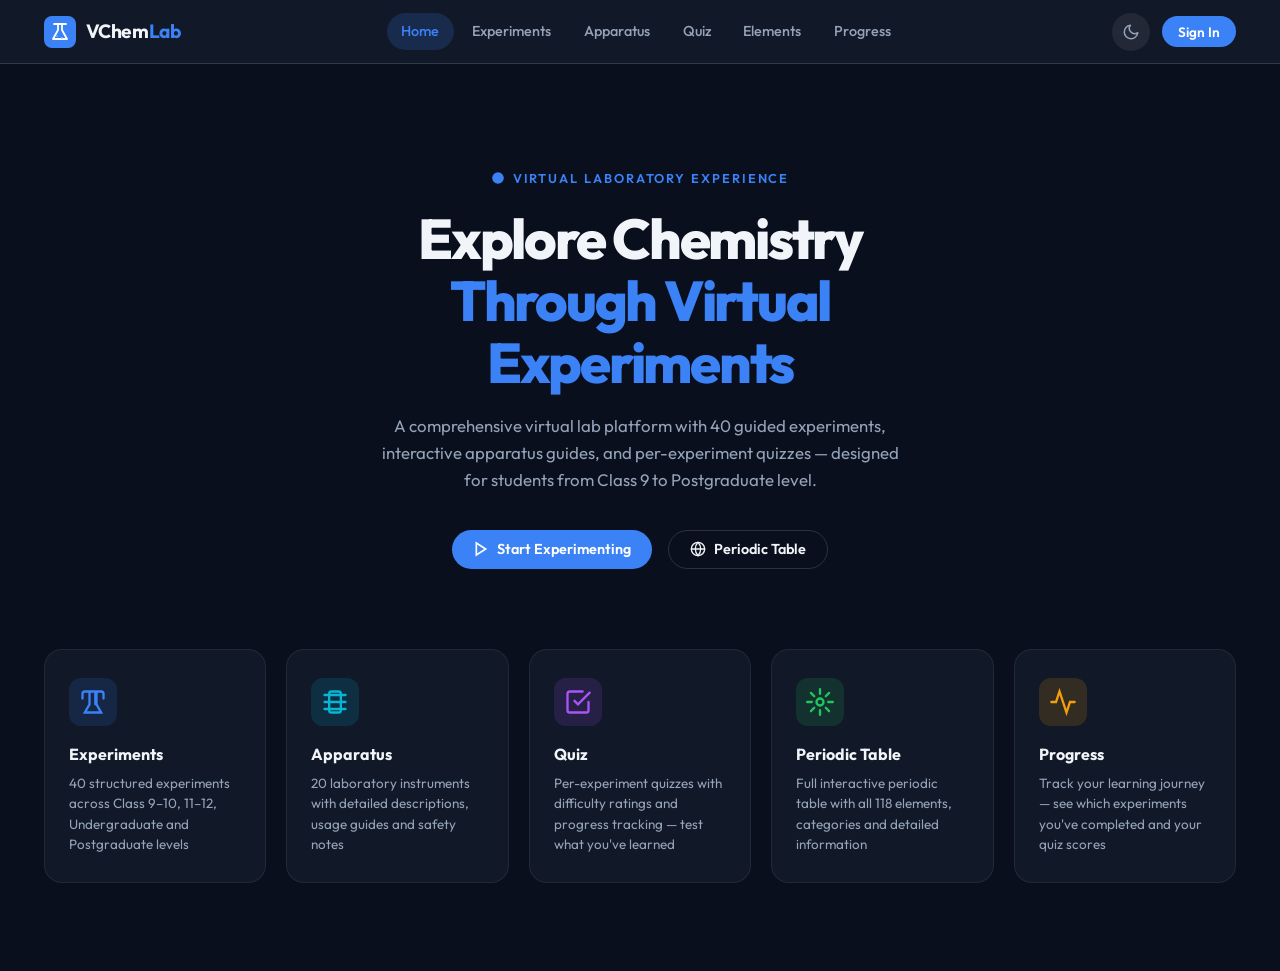
==== index.html @ 5189fa03 "feat: enhance periodic table structure, visuals, and UX -Refactor layout to correctly separate Lanth" ====
<!DOCTYPE html>
<html lang="en" data-theme="dark">
<head>
<meta charset="UTF-8">
<meta name="viewport" content="width=device-width, initial-scale=1.0">
<title>VChemLab — Virtual Chemistry Laboratory</title>
<link href="https://fonts.googleapis.com/css2?family=Outfit:wght@300;400;500;600;700;800&display=swap" rel="stylesheet">
<style>
:root {
  --bg: #0a0f1e;
  --bg-card: #111827;
  --bg-card2: #1a2235;
  --bg-input: #0f1729;
  --accent: #3b82f6;
  --accent2: #06b6d4;
  --accent-h: #2563eb;
  --accent-glow: rgba(59,130,246,0.18);
  --text: #f1f5f9;
  --text-soft: #94a3b8;
  --text-muted: #64748b;
  --border: rgba(255,255,255,0.07);
  --border-s: rgba(255,255,255,0.14);
  --shadow: 0 4px 24px rgba(0,0,0,0.45);
  --shadow-sm: 0 2px 10px rgba(0,0,0,0.3);
  --radius: 12px;
  --radius-lg: 18px;
  --radius-pill: 999px;
  --nav-h: 64px;
  --max-w: 1240px;
  --c1: #22c55e;
  --c2: #06b6d4;
  --c3: #a855f7;
  --c4: #f59e0b;
  --beginner: #22c55e;
  --intermediate: #f59e0b;
  --advanced: #ef4444;
  --expert: #a855f7;
}
[data-theme="light"] {
  --bg: #f0f4ff;
  --bg-card: #ffffff;
  --bg-card2: #f8faff;
  --bg-input: #f0f4ff;
  --accent: #2563eb;
  --accent2: #0891b2;
  --accent-h: #1d4ed8;
  --accent-glow: rgba(37,99,235,0.12);
  --text: #0f172a;
  --text-soft: #475569;
  --text-muted: #94a3b8;
  --border: rgba(0,0,0,0.08);
  --border-s: rgba(0,0,0,0.16);
  --shadow: 0 4px 24px rgba(0,0,0,0.1);
  --shadow-sm: 0 2px 10px rgba(0,0,0,0.07);
}
*,*::before,*::after{margin:0;padding:0;box-sizing:border-box}
html{scroll-behavior:smooth}
body{font-family:'Outfit',sans-serif;background:var(--bg);color:var(--text);min-height:100vh;transition:background .3s,color .3s;padding-top:var(--nav-h);font-size:15px;line-height:1.6}
a{color:inherit;text-decoration:none;cursor:pointer}
button{font-family:'Outfit',sans-serif;cursor:pointer;border:none;outline:none}
input,select,textarea{font-family:'Outfit',sans-serif;outline:none;border:none}
img{display:block;max-width:100%}

/* ─── NAVBAR ─── */
.navbar{position:fixed;top:0;left:0;right:0;height:var(--nav-h);background:var(--bg-card);border-bottom:1px solid var(--border-s);z-index:1000;backdrop-filter:blur(12px)}
.nav-inner{max-width:var(--max-w);margin:0 auto;padding:0 1.5rem;height:100%;display:flex;align-items:center;gap:2rem}
.nav-logo{display:flex;align-items:center;gap:.6rem;cursor:pointer;flex-shrink:0}
.nav-logo svg{width:32px;height:32px;flex-shrink:0}
.nav-logo span{font-size:1.2rem;font-weight:700;letter-spacing:-.02em;color:var(--text)}
.nav-logo span strong{color:var(--accent)}
.nav-links{display:flex;align-items:center;gap:.25rem;flex:1;justify-content:center}
.nav-link{padding:.45rem .9rem;border-radius:var(--radius-pill);font-size:.9rem;font-weight:500;color:var(--text-soft);transition:all .2s;cursor:pointer;white-space:nowrap}
.nav-link:hover{color:var(--text);background:var(--border)}
.nav-link.active{color:var(--accent);background:var(--accent-glow)}
.nav-actions{display:flex;align-items:center;gap:.75rem;flex-shrink:0}
.icon-btn{width:38px;height:38px;border-radius:50%;background:var(--border);display:flex;align-items:center;justify-content:center;color:var(--text-soft);transition:all .2s;cursor:pointer}
.icon-btn:hover{background:var(--border-s);color:var(--text)}
.icon-btn svg{width:18px;height:18px}
.btn-login{padding:.4rem 1rem;border-radius:var(--radius-pill);background:var(--accent);color:#fff;font-size:.85rem;font-weight:600;transition:all .2s}
.btn-login:hover{background:var(--accent-h);transform:translateY(-1px)}
.nav-avatar{width:36px;height:36px;border-radius:50%;background:linear-gradient(135deg,var(--accent),var(--accent2));display:flex;align-items:center;justify-content:center;font-weight:700;font-size:.85rem;cursor:pointer;color:#fff;transition:transform .2s}
.nav-avatar:hover{transform:scale(1.08)}

/* ─── PAGE SYSTEM ─── */
.page{display:none;min-height:calc(100vh - var(--nav-h));padding:2.5rem 1.5rem;max-width:var(--max-w);margin:0 auto}
.page.active{display:block}

/* ─── SECTION TITLE ─── */
.sec-title{font-size:1.75rem;font-weight:700;letter-spacing:-.03em;margin-bottom:.35rem}
.sec-sub{color:var(--text-soft);font-size:.95rem;margin-bottom:2rem}

/* ─── CARDS ─── */
.card{background:var(--bg-card);border:1px solid var(--border);border-radius:var(--radius);padding:1.25rem;transition:all .25s}
.card:hover{border-color:var(--border-s);box-shadow:var(--shadow-sm);transform:translateY(-2px)}

/* ─── BUTTONS ─── */
.btn{display:inline-flex;align-items:center;gap:.5rem;padding:.6rem 1.3rem;border-radius:var(--radius-pill);font-size:.9rem;font-weight:600;cursor:pointer;transition:all .2s;font-family:'Outfit',sans-serif}
.btn-primary{background:var(--accent);color:#fff;border:none}
.btn-primary:hover{background:var(--accent-h);transform:translateY(-1px);box-shadow:0 4px 16px var(--accent-glow)}
.btn-outline{background:transparent;color:var(--text);border:1.5px solid var(--border-s)}
.btn-outline:hover{border-color:var(--accent);color:var(--accent)}
.btn-ghost{background:transparent;color:var(--text-soft);border:none;padding:.5rem .75rem}
.btn-ghost:hover{color:var(--text);background:var(--border)}
.btn-sm{padding:.4rem .9rem;font-size:.82rem}

/* ─── BADGES ─── */
.badge{display:inline-flex;align-items:center;gap:.3rem;padding:.2rem .65rem;border-radius:var(--radius-pill);font-size:.75rem;font-weight:600}
.badge-beginner{background:rgba(34,197,94,.15);color:#22c55e}
.badge-intermediate{background:rgba(245,158,11,.15);color:#f59e0b}
.badge-advanced{background:rgba(239,68,68,.15);color:#ef4444}
.badge-expert{background:rgba(168,85,247,.15);color:#a855f7}
.badge-xp{background:var(--accent-glow);color:var(--accent)}

/* ─── HOME PAGE ─── */
.hero{text-align:center;padding:4rem 1rem 3rem;max-width:700px;margin:0 auto}
.hero-eyebrow{font-size:.8rem;font-weight:600;text-transform:uppercase;letter-spacing:.15em;color:var(--accent);margin-bottom:1.25rem;display:flex;align-items:center;justify-content:center;gap:.5rem}
.hero h1{font-size:clamp(2rem,5vw,3.5rem);font-weight:800;letter-spacing:-.04em;line-height:1.1;margin-bottom:1.25rem}
.hero h1 span{color:var(--accent)}
.hero p{font-size:1.05rem;color:var(--text-soft);margin-bottom:2.25rem;max-width:520px;margin-left:auto;margin-right:auto}
.hero-btns{display:flex;gap:1rem;justify-content:center;flex-wrap:wrap}
.feature-grid{display:grid;grid-template-columns:repeat(auto-fit,minmax(200px,1fr));gap:1.25rem;padding:2rem 0 3rem}
.feature-card{background:var(--bg-card);border:1px solid var(--border);border-radius:var(--radius-lg);padding:1.75rem 1.5rem;cursor:pointer;transition:all .25s;text-align:left}
.feature-card:hover{border-color:var(--accent);box-shadow:0 0 0 1px var(--accent),var(--shadow-sm);transform:translateY(-3px)}
.feature-icon{width:48px;height:48px;border-radius:var(--radius);display:flex;align-items:center;justify-content:center;margin-bottom:1rem;font-size:1.5rem}
.feature-card h3{font-size:1rem;font-weight:700;margin-bottom:.35rem}
.feature-card p{font-size:.84rem;color:var(--text-soft);line-height:1.5}

/* ─── EXPERIMENTS PAGE ─── */
.exp-search-row{display:flex;gap:1rem;align-items:center;margin-bottom:1.5rem;flex-wrap:wrap}
.search-input{flex:1;min-width:200px;background:var(--bg-card);border:1.5px solid var(--border-s);border-radius:var(--radius-pill);padding:.6rem 1.25rem;color:var(--text);font-size:.9rem;transition:border .2s}
.search-input:focus{border-color:var(--accent)}
.search-input::placeholder{color:var(--text-muted)}
.filter-pills{display:flex;gap:.5rem;flex-wrap:wrap}
.filter-pill{padding:.35rem .9rem;border-radius:var(--radius-pill);border:1.5px solid var(--border-s);background:transparent;color:var(--text-soft);font-size:.82rem;font-weight:500;cursor:pointer;transition:all .2s}
.filter-pill:hover{border-color:var(--border-s);color:var(--text)}
.filter-pill.active{background:var(--accent);border-color:var(--accent);color:#fff}
.cat-block{margin-bottom:2.5rem}
.cat-header{display:flex;align-items:center;gap:1rem;margin-bottom:1.25rem;padding:.875rem 1.25rem;background:var(--bg-card);border:1px solid var(--border);border-radius:var(--radius);position:relative;overflow:hidden}
.cat-header::before{content:'';position:absolute;left:0;top:0;bottom:0;width:4px;background:var(--cat-color)}
.cat-num{width:36px;height:36px;border-radius:8px;background:var(--cat-color);color:#fff;display:flex;align-items:center;justify-content:center;font-weight:800;font-size:.95rem;flex-shrink:0}
.cat-info{flex:1}
.cat-info h3{font-size:1.05rem;font-weight:700;margin-bottom:.1rem}
.cat-info p{font-size:.82rem;color:var(--text-soft)}
.cat-count{color:var(--cat-color);font-weight:700;font-size:.9rem;white-space:nowrap}
.exp-grid{display:grid;grid-template-columns:repeat(auto-fill,minmax(280px,1fr));gap:1rem}
.exp-card{background:var(--bg-card);border:1px solid var(--border);border-radius:var(--radius);padding:1.25rem;cursor:pointer;transition:all .2s;position:relative}
.exp-card:hover{border-color:var(--accent);transform:translateY(-2px);box-shadow:var(--shadow-sm)}
.exp-card-top{display:flex;align-items:flex-start;justify-content:space-between;gap:.5rem;margin-bottom:.75rem}
.exp-card h4{font-size:.95rem;font-weight:700;line-height:1.35}
.exp-card p{font-size:.82rem;color:var(--text-soft);margin-bottom:.9rem;line-height:1.5}
.exp-card-foot{display:flex;align-items:center;justify-content:space-between;gap:.5rem;flex-wrap:wrap}
.xp-badge{background:var(--accent-glow);color:var(--accent);padding:.18rem .6rem;border-radius:var(--radius-pill);font-size:.75rem;font-weight:700}
.prog-dot{width:8px;height:8px;border-radius:50%;background:var(--border-s)}
.prog-dot.opened{background:var(--c2)}
.prog-dot.quiz-done{background:var(--c4)}
.prog-dot.completed{background:var(--c1)}
.start-btn{background:var(--accent);color:#fff;border:none;padding:.35rem .9rem;border-radius:var(--radius-pill);font-size:.8rem;font-weight:600;cursor:pointer;display:flex;align-items:center;gap:.3rem;transition:all .2s}
.start-btn:hover{background:var(--accent-h)}

/* ─── EXPERIMENT DETAIL ─── */
.detail-wrap{max-width:900px;margin:0 auto}
.back-btn{display:inline-flex;align-items:center;gap:.4rem;color:var(--text-soft);margin-bottom:1.5rem;font-size:.9rem;cursor:pointer;transition:color .2s}
.back-btn:hover{color:var(--accent)}
.back-btn svg{width:16px;height:16px}
.detail-header{background:var(--bg-card);border:1px solid var(--border);border-radius:var(--radius-lg);padding:2rem;margin-bottom:1.5rem}
.detail-badges{display:flex;gap:.6rem;flex-wrap:wrap;margin-bottom:1rem}
.detail-title{font-size:clamp(1.5rem,3vw,2.1rem);font-weight:800;letter-spacing:-.03em;margin-bottom:.5rem}
.detail-desc{color:var(--text-soft);font-size:.95rem;line-height:1.6;margin-bottom:1.25rem}
.detail-meta{display:flex;gap:1.5rem;flex-wrap:wrap}
.meta-item{display:flex;align-items:center;gap:.4rem;font-size:.85rem;color:var(--text-soft)}
.meta-item svg{width:15px;height:15px;color:var(--accent)}
.detail-section{background:var(--bg-card);border:1px solid var(--border);border-radius:var(--radius);padding:1.5rem;margin-bottom:1rem}
.detail-section h3{font-size:.95rem;font-weight:700;text-transform:uppercase;letter-spacing:.08em;color:var(--accent);margin-bottom:1rem}
.detail-section p{font-size:.9rem;color:var(--text-soft);line-height:1.7}
.equation-box{background:var(--bg-card2);border:1px solid var(--border-s);border-radius:var(--radius);padding:.875rem 1.25rem;font-family:'Courier New',monospace;font-size:.95rem;color:var(--accent2);margin-top:.75rem}
.materials-list,.procedure-list,.precautions-list{list-style:none;display:flex;flex-direction:column;gap:.5rem}
.materials-list li{display:flex;align-items:center;gap:.6rem;font-size:.88rem;color:var(--text-soft)}
.materials-list li::before{content:'';width:6px;height:6px;border-radius:50%;background:var(--accent);flex-shrink:0}
.procedure-list li{display:flex;gap:.75rem;font-size:.88rem;color:var(--text-soft);line-height:1.6}
.step-num{min-width:24px;height:24px;border-radius:50%;background:var(--accent-glow);color:var(--accent);font-size:.75rem;font-weight:700;display:flex;align-items:center;justify-content:center;flex-shrink:0;margin-top:.1rem}
.precautions-list li{display:flex;align-items:flex-start;gap:.6rem;font-size:.88rem;color:var(--text-soft);line-height:1.6}
.precautions-list li::before{content:'⚠';font-size:.75rem;margin-top:.1rem;flex-shrink:0}
.apparatus-chips{display:flex;gap:.5rem;flex-wrap:wrap;margin-top:.75rem}
.app-chip{background:var(--bg-card2);border:1px solid var(--border-s);border-radius:var(--radius-pill);padding:.3rem .85rem;font-size:.8rem;color:var(--accent2);cursor:pointer;transition:all .2s}
.app-chip:hover{background:var(--accent-glow);border-color:var(--accent);color:var(--accent)}
.video-section{background:var(--bg-card2);border:1px solid var(--border);border-radius:var(--radius);overflow:hidden;margin-bottom:1rem}
.video-wrapper{position:relative;padding-bottom:56.25%;height:0;overflow:hidden}
.video-wrapper iframe{position:absolute;top:0;left:0;width:100%;height:100%;border:0}
.video-fallback{display:flex;flex-direction:column;align-items:center;justify-content:center;padding:3rem 2rem;gap:1rem;text-align:center;background:var(--bg-card2)}
.video-fallback p{color:var(--text-soft);font-size:.9rem}
.take-quiz-bar{background:linear-gradient(135deg,var(--accent-glow),transparent);border:1px solid var(--accent);border-radius:var(--radius);padding:1.25rem 1.5rem;display:flex;align-items:center;justify-content:space-between;gap:1rem;flex-wrap:wrap;margin-bottom:1rem}
.take-quiz-bar .tqb-text h4{font-weight:700;margin-bottom:.2rem}
.take-quiz-bar .tqb-text p{font-size:.85rem;color:var(--text-soft)}

/* ─── APPARATUS PAGE ─── */
.app-grid{display:grid;grid-template-columns:repeat(auto-fill,minmax(200px,1fr));gap:1.25rem}
.app-card{background:var(--bg-card);border:1px solid var(--border);border-radius:var(--radius-lg);padding:1.5rem 1rem;cursor:pointer;transition:all .25s;text-align:center}
.app-card:hover{border-color:var(--accent);transform:translateY(-3px);box-shadow:var(--shadow-sm)}
.app-icon-wrap{width:80px;height:80px;margin:0 auto .875rem;display:flex;align-items:center;justify-content:center;background:var(--bg-card2);border-radius:var(--radius);border:1px solid var(--border)}
.app-icon-wrap img{width:60px;height:60px;object-fit:contain}
.app-icon-wrap svg{width:60px;height:60px}
.app-card h3{font-size:.9rem;font-weight:700;margin-bottom:.3rem}
.app-card p{font-size:.78rem;color:var(--text-soft)}
.app-cat-tag{font-size:.72rem;font-weight:600;color:var(--accent2);text-transform:uppercase;letter-spacing:.06em;margin-top:.4rem}

/* ─── APPARATUS MODAL ─── */
.modal-overlay{position:fixed;inset:0;background:rgba(0,0,0,.7);z-index:2000;display:flex;align-items:center;justify-content:center;padding:1.5rem;opacity:0;pointer-events:none;transition:opacity .25s}
.modal-overlay.open{opacity:1;pointer-events:all}
.modal-box{background:var(--bg-card);border:1px solid var(--border-s);border-radius:var(--radius-lg);max-width:680px;width:100%;max-height:90vh;overflow-y:auto;position:relative;transform:translateY(20px);transition:transform .25s}
.modal-overlay.open .modal-box{transform:translateY(0)}
.modal-close{position:absolute;top:1rem;right:1rem;width:32px;height:32px;border-radius:50%;background:var(--border);display:flex;align-items:center;justify-content:center;cursor:pointer;color:var(--text-soft);transition:all .2s;border:none}
.modal-close:hover{background:var(--border-s);color:var(--text)}
.modal-close svg{width:16px;height:16px}
.modal-header{display:flex;gap:1.5rem;padding:2rem 2rem 1.5rem;align-items:flex-start}
.modal-icon{width:90px;height:90px;min-width:90px;background:var(--bg-card2);border:1px solid var(--border);border-radius:var(--radius);display:flex;align-items:center;justify-content:center}
.modal-icon img{width:70px;height:70px;object-fit:contain}
.modal-icon svg{width:70px;height:70px}
.modal-title-area{flex:1}
.modal-title-area .cat{font-size:.75rem;font-weight:600;text-transform:uppercase;letter-spacing:.1em;color:var(--accent2);margin-bottom:.35rem}
.modal-title-area h2{font-size:1.5rem;font-weight:800;margin-bottom:.4rem}
.modal-title-area p{font-size:.88rem;color:var(--text-soft);line-height:1.6}
.modal-body{padding:0 2rem 2rem}
.modal-section{margin-top:1.25rem}
.modal-section h4{font-size:.82rem;font-weight:700;text-transform:uppercase;letter-spacing:.1em;color:var(--accent);margin-bottom:.6rem}
.modal-list{list-style:none;display:flex;flex-direction:column;gap:.4rem}
.modal-list li{font-size:.87rem;color:var(--text-soft);display:flex;align-items:flex-start;gap:.5rem;line-height:1.5}
.modal-list li::before{content:'→';color:var(--accent);flex-shrink:0}

/* ─── QUIZ PAGE ─── */
.quiz-cat-grid{display:grid;grid-template-columns:repeat(auto-fill,minmax(300px,1fr));gap:1.25rem;margin-top:1.5rem}
.quiz-cat-card{background:var(--bg-card);border:1px solid var(--border);border-radius:var(--radius-lg);padding:1.5rem;overflow:hidden;position:relative}
.quiz-cat-card::before{content:'';position:absolute;left:0;top:0;bottom:0;width:3px;background:var(--cat-color)}
.quiz-cat-header{display:flex;align-items:center;gap:.75rem;margin-bottom:1rem}
.quiz-cat-dot{width:12px;height:12px;border-radius:50%;background:var(--cat-color);flex-shrink:0}
.quiz-cat-header h3{font-weight:700;font-size:1rem}
.quiz-exp-list{display:flex;flex-direction:column;gap:.5rem}
.quiz-exp-item{display:flex;align-items:center;justify-content:space-between;gap:.75rem;padding:.65rem .875rem;background:var(--bg-card2);border:1px solid var(--border);border-radius:var(--radius);cursor:pointer;transition:all .2s}
.quiz-exp-item:hover{border-color:var(--accent);background:var(--accent-glow)}
.quiz-exp-item .qei-left{flex:1}
.quiz-exp-item .qei-name{font-size:.85rem;font-weight:600;margin-bottom:.2rem}
.quiz-exp-item .qei-badges{display:flex;gap:.4rem;flex-wrap:wrap}
.quiz-exp-item .qei-status{font-size:.72rem;padding:.15rem .5rem;border-radius:var(--radius-pill);white-space:nowrap}
.status-pending{background:rgba(100,116,139,.15);color:var(--text-muted)}
.status-attempted{background:rgba(245,158,11,.15);color:#f59e0b}
.status-completed{background:rgba(34,197,94,.15);color:#22c55e}

/* ─── ACTIVE QUIZ ─── */
.quiz-active-wrap{max-width:700px;margin:0 auto}
.quiz-progress-bar{height:6px;background:var(--border);border-radius:var(--radius-pill);margin-bottom:2rem;overflow:hidden}
.quiz-progress-fill{height:100%;background:linear-gradient(90deg,var(--accent),var(--accent2));border-radius:var(--radius-pill);transition:width .4s}
.quiz-q-num{font-size:.8rem;font-weight:600;color:var(--text-muted);text-transform:uppercase;letter-spacing:.08em;margin-bottom:.5rem}
.quiz-question{font-size:1.15rem;font-weight:700;margin-bottom:2rem;line-height:1.5}
.quiz-options{display:flex;flex-direction:column;gap:.75rem}
.quiz-opt{background:var(--bg-card);border:1.5px solid var(--border-s);border-radius:var(--radius);padding:1rem 1.25rem;cursor:pointer;transition:all .2s;font-size:.92rem;font-weight:500;text-align:left;color:var(--text)}
.quiz-opt:hover:not(.disabled){border-color:var(--accent);background:var(--accent-glow);color:var(--accent)}
.quiz-opt.correct{border-color:#22c55e;background:rgba(34,197,94,.1);color:#22c55e}
.quiz-opt.wrong{border-color:#ef4444;background:rgba(239,68,68,.1);color:#ef4444}
.quiz-opt.disabled{cursor:default;opacity:.7}
.quiz-feedback{margin-top:1.25rem;padding:1rem 1.25rem;border-radius:var(--radius);font-size:.88rem;display:none}
.quiz-feedback.show{display:block}
.quiz-feedback.correct{background:rgba(34,197,94,.1);border:1px solid #22c55e;color:#22c55e}
.quiz-feedback.wrong{background:rgba(239,68,68,.1);border:1px solid #ef4444;color:#ef4444}
.quiz-next-btn{margin-top:1.5rem;display:flex;justify-content:flex-end}
.quiz-result-card{text-align:center;padding:3rem 2rem;background:var(--bg-card);border:1px solid var(--border);border-radius:var(--radius-lg)}
.quiz-result-score{font-size:4rem;font-weight:800;color:var(--accent);margin-bottom:.5rem}
.quiz-result-card h2{font-size:1.5rem;font-weight:700;margin-bottom:.75rem}
.quiz-result-card p{color:var(--text-soft);margin-bottom:2rem}

/* ─── PROGRESS PAGE ─── */
.overall-card{background:var(--bg-card);border:1px solid var(--border);border-radius:var(--radius-lg);padding:2rem;margin-bottom:2rem;display:grid;grid-template-columns:1fr 1fr 1fr;gap:1.5rem;text-align:center}
.overall-stat{display:flex;flex-direction:column;gap:.25rem}
.overall-stat .val{font-size:2rem;font-weight:800;color:var(--accent)}
.overall-stat .lbl{font-size:.82rem;color:var(--text-soft);text-transform:uppercase;letter-spacing:.06em}
.prog-exp-list{display:flex;flex-direction:column;gap:.875rem}
.prog-exp-item{background:var(--bg-card);border:1px solid var(--border);border-radius:var(--radius);padding:1.1rem 1.25rem}
.prog-exp-header{display:flex;align-items:center;justify-content:space-between;gap:1rem;margin-bottom:.75rem}
.prog-exp-header h4{font-size:.9rem;font-weight:700}
.prog-pct{font-size:.85rem;font-weight:700;color:var(--accent)}
.prog-bar{height:6px;background:var(--border);border-radius:var(--radius-pill);overflow:hidden;margin-bottom:.5rem}
.prog-bar-fill{height:100%;background:linear-gradient(90deg,var(--accent),var(--accent2));border-radius:var(--radius-pill);transition:width .6s}
.prog-states{display:flex;gap:1rem}
.prog-state{display:flex;align-items:center;gap:.35rem;font-size:.75rem;color:var(--text-muted)}
.prog-state-dot{width:8px;height:8px;border-radius:50%}

/* ─── ELEMENTS PAGE ─── */
.pt-wrap{overflow-x:auto;padding-bottom:1rem}
.periodic-grid{display:grid;grid-template-columns:repeat(18,1fr);gap:3px;max-width:1380px;margin:1.5rem auto}
.element-cell{aspect-ratio:1;background:var(--bg-card);border:1.5px solid var(--border);border-radius:5px;padding:4px;cursor:pointer;transition:transform .2s,box-shadow .2s;display:flex;flex-direction:column;align-items:center;justify-content:center;position:relative}
.element-cell:hover{transform:scale(1.12);z-index:10;box-shadow:0 6px 20px rgba(79,142,247,.3);border-color:var(--accent)}
.el-number{font-size:.55rem;color:var(--text-muted);position:absolute;top:3px;left:3px}
.el-sym{font-size:1.1rem;font-weight:700;color:inherit}
.el-name{font-size:.45rem;color:inherit;opacity:.8;text-align:center;line-height:1.2}
.el-spacer{grid-column:span 1}
.el-nonmetal{background:linear-gradient(135deg,#bfdbfe,#93c5fd);border-color:#3b82f6;color:#1e3a5f}
.el-noble-gas{background:linear-gradient(135deg,#fbcfe8,#f9a8d4);border-color:#ec4899;color:#831843}
.el-alkali{background:linear-gradient(135deg,#fde68a,#fcd34d);border-color:#f59e0b;color:#78350f}
.el-alkaline{background:linear-gradient(135deg,#fdba74,#fb923c);border-color:#f97316;color:#431407}
.el-transition{background:linear-gradient(135deg,#fca5a5,#f87171);border-color:#ef4444;color:#450a0a}
.el-metalloid{background:linear-gradient(135deg,#c7d2fe,#a5b4fc);border-color:#6366f1;color:#1e1b4b}
.el-post-transition{background:linear-gradient(135deg,#d1fae5,#a7f3d0);border-color:#10b981;color:#064e3b}
.el-lanthanide{background:linear-gradient(135deg,#fed7aa,#fdba74);border-color:#fb923c;color:#431407}
.el-actinide{background:linear-gradient(135deg,#fecaca,#fca5a5);border-color:#f87171;color:#450a0a}
.el-unknown{background:var(--border-s);border-color:var(--border);color:var(--text-soft)}

/* Element Legend */
.pt-legend{display:flex;flex-wrap:wrap;gap:.5rem 1rem;margin-top:1.5rem;padding:1rem 1.25rem;background:var(--bg-card);border:1px solid var(--border);border-radius:var(--radius)}
.legend-item{display:flex;align-items:center;gap:.4rem;font-size:.8rem;color:var(--text-soft);font-weight:600}
.legend-swatch{width:18px;height:18px;border-radius:4px;flex-shrink:0;border:1.5px solid}

/* Lanthanide / Actinide rows */
.series-gap{height:6px}
.series-row{display:grid;grid-template-columns:52px repeat(15,1fr);align-items:center;gap:3px;min-width:900px;margin-bottom:3px}
.el-series-label{font-size:.55rem;font-weight:700;color:var(--text-muted);width:52px;flex-shrink:0;text-align:right;padding-right:4px;line-height:1.2}

/* Element Modal */
.el-modal-overlay{position:fixed;inset:0;background:rgba(0,0,0,.6);display:none;align-items:center;justify-content:center;z-index:3000;backdrop-filter:blur(4px);-webkit-backdrop-filter:blur(4px)}
.el-modal-overlay.open{display:flex}
.modal-card{background:var(--bg-card);border-radius:var(--radius-lg);padding:2rem;max-width:480px;width:92%;box-shadow:0 24px 64px rgba(0,0,0,.3);position:relative;animation:modalPop .3s cubic-bezier(.34,1.56,.64,1)}
@keyframes modalPop{from{opacity:0;transform:scale(.85)}to{opacity:1;transform:scale(1)}}
.modal-close-btn{position:absolute;top:1rem;right:1rem;width:30px;height:30px;display:flex;align-items:center;justify-content:center;border-radius:50%;cursor:pointer;color:var(--text-soft);font-size:1.4rem;line-height:1;transition:background .2s;background:transparent;border:none;font-family:inherit}
.modal-close-btn:hover{background:var(--bg-card2)}
.modal-symbol{font-size:3.5rem;font-weight:800;color:var(--accent);text-align:center}
.modal-name{font-size:1.75rem;font-weight:800;text-align:center;margin-top:.25rem}
.modal-info-grid{display:grid;grid-template-columns:repeat(2,1fr);gap:.75rem;margin-top:1.5rem}
.info-cell{padding:.85rem;background:var(--bg-card2);border-radius:8px;border:1px solid var(--border)}
.info-cell-label{font-size:.7rem;color:var(--text-soft);font-weight:700;text-transform:uppercase;letter-spacing:.05em;margin-bottom:.25rem}
.info-cell-value{font-size:1.05rem;font-weight:700}

/* ─── AUTH PAGES ─── */
.auth-wrap{max-width:440px;margin:3rem auto}
.auth-card{background:var(--bg-card);border:1px solid var(--border);border-radius:var(--radius-lg);padding:2.5rem}
.auth-logo{text-align:center;margin-bottom:2rem}
.auth-logo svg{width:44px;height:44px;color:var(--accent)}
.auth-logo h2{font-size:1.5rem;font-weight:800;margin-top:.75rem}
.auth-logo p{font-size:.88rem;color:var(--text-soft)}
.form-field{margin-bottom:1.25rem}
.form-field label{display:block;font-size:.83rem;font-weight:600;margin-bottom:.4rem;color:var(--text-soft)}
.form-input{width:100%;background:var(--bg-input);border:1.5px solid var(--border-s);border-radius:var(--radius);padding:.7rem 1rem;color:var(--text);font-size:.9rem;transition:border .2s}
.form-input:focus{border-color:var(--accent)}
.auth-submit{width:100%;padding:.8rem;background:var(--accent);color:#fff;border:none;border-radius:var(--radius);font-size:.95rem;font-weight:700;cursor:pointer;transition:all .2s;margin-top:.5rem}
.auth-submit:hover{background:var(--accent-h);transform:translateY(-1px)}
.auth-switch{text-align:center;margin-top:1.25rem;font-size:.87rem;color:var(--text-soft)}
.auth-switch a{color:var(--accent);font-weight:600;cursor:pointer}
.auth-error{background:rgba(239,68,68,.1);border:1px solid #ef4444;color:#ef4444;border-radius:var(--radius);padding:.6rem .875rem;font-size:.84rem;margin-bottom:1rem;display:none}
.auth-error.show{display:block}

/* ─── PROFILE PAGE ─── */
.profile-wrap{max-width:780px;margin:0 auto}
.profile-header{background:var(--bg-card);border:1px solid var(--border);border-radius:var(--radius-lg);padding:2rem;margin-bottom:1.5rem;display:flex;align-items:center;gap:1.75rem;flex-wrap:wrap}
.profile-avatar-big{width:80px;height:80px;border-radius:50%;background:linear-gradient(135deg,var(--accent),var(--accent2));display:flex;align-items:center;justify-content:center;font-size:2rem;font-weight:800;color:#fff;flex-shrink:0}
.profile-info h2{font-size:1.5rem;font-weight:800;margin-bottom:.25rem}
.profile-info p{color:var(--text-soft);font-size:.88rem}
.profile-stats{display:grid;grid-template-columns:repeat(3,1fr);gap:1rem;background:var(--bg-card);border:1px solid var(--border);border-radius:var(--radius-lg);padding:1.5rem;margin-bottom:1.5rem;text-align:center}
.profile-stat .ps-val{font-size:1.6rem;font-weight:800;color:var(--accent)}
.profile-stat .ps-lbl{font-size:.78rem;color:var(--text-soft)}
.profile-settings{background:var(--bg-card);border:1px solid var(--border);border-radius:var(--radius-lg);padding:1.5rem}
.settings-row{display:flex;align-items:center;justify-content:space-between;padding:.875rem 0;border-bottom:1px solid var(--border)}
.settings-row:last-child{border-bottom:none}
.settings-row .sr-label{font-size:.9rem;font-weight:600}
.settings-row .sr-sub{font-size:.8rem;color:var(--text-soft)}
.toggle-switch{width:44px;height:24px;border-radius:12px;background:var(--border-s);cursor:pointer;position:relative;transition:background .2s}
.toggle-switch.on{background:var(--accent)}
.toggle-switch::after{content:'';width:18px;height:18px;border-radius:50%;background:#fff;position:absolute;top:3px;left:3px;transition:left .2s}
.toggle-switch.on::after{left:23px}
.btn-danger{background:rgba(239,68,68,.15);color:#ef4444;border:1px solid #ef4444;padding:.4rem .9rem;border-radius:var(--radius-pill);font-size:.82rem;font-weight:600;cursor:pointer}

/* ─── TOAST ─── */
.toast{position:fixed;bottom:2rem;left:50%;transform:translateX(-50%) translateY(2rem);background:var(--bg-card);border:1px solid var(--border-s);border-radius:var(--radius-pill);padding:.65rem 1.5rem;font-size:.88rem;font-weight:500;box-shadow:var(--shadow);opacity:0;transition:all .3s;z-index:5000;pointer-events:none;white-space:nowrap}
.toast.show{opacity:1;transform:translateX(-50%) translateY(0)}
.toast.success{border-color:#22c55e;color:#22c55e}
.toast.error{border-color:#ef4444;color:#ef4444}

/* ─── RESPONSIVE ─── */
@media(max-width:768px){
  .nav-links{display:none}
  .exp-grid{grid-template-columns:1fr}
  .app-grid{grid-template-columns:repeat(auto-fill,minmax(150px,1fr))}
  .overall-card{grid-template-columns:1fr}
  .quiz-cat-grid{grid-template-columns:1fr}
  .profile-stats{grid-template-columns:1fr}
  .modal-header{flex-direction:column}
}
@media(max-width:540px){
  .page{padding:1.5rem 1rem}
  .hero{padding:2.5rem .5rem 2rem}
  .hero h1{font-size:1.9rem}
  .feature-grid{grid-template-columns:1fr 1fr}
}
</style>
</head>
<body>

<!-- ========== NAVBAR ========== -->
<nav class="navbar">
  <div class="nav-inner">
    <div class="nav-logo" onclick="navigateTo('home')">
      <svg viewBox="0 0 32 32" fill="none" xmlns="http://www.w3.org/2000/svg">
        <rect width="32" height="32" rx="8" fill="#3b82f6"/>
        <path d="M10 8h4v6l-5 9h14l-5-9V8h4M10 8h12" stroke="white" stroke-width="1.8" stroke-linecap="round" stroke-linejoin="round" fill="none"/>
        <circle cx="13" cy="20" r="1.2" fill="#60a5fa"/>
        <circle cx="18" cy="22" r="1" fill="#93c5fd"/>
      </svg>
      <span>VChem<strong>Lab</strong></span>
    </div>
    <div class="nav-links">
      <div class="nav-link active" data-page="home" onclick="navigateTo('home')">Home</div>
      <div class="nav-link" data-page="experiments" onclick="navigateTo('experiments')">Experiments</div>
      <div class="nav-link" data-page="apparatus" onclick="navigateTo('apparatus')">Apparatus</div>
      <div class="nav-link" data-page="quiz" onclick="navigateTo('quiz')">Quiz</div>
      <div class="nav-link" data-page="elements" onclick="navigateTo('elements')">Elements</div>
      <div class="nav-link" data-page="progress" onclick="navigateTo('progress')">Progress</div>
    </div>
    <div class="nav-actions">
      <div class="icon-btn" onclick="toggleTheme()" title="Toggle theme">
        <svg id="themeIcon" viewBox="0 0 24 24" fill="none" stroke="currentColor" stroke-width="2" stroke-linecap="round" stroke-linejoin="round">
          <circle cx="12" cy="12" r="5"/><path d="M12 1v2M12 21v2M4.22 4.22l1.42 1.42M18.36 18.36l1.42 1.42M1 12h2M21 12h2M4.22 19.78l1.42-1.42M18.36 5.64l1.42-1.42"/>
        </svg>
      </div>
      <div id="navAuthArea"></div>
    </div>
  </div>
</nav>

<!-- ========== PAGES ========== -->
<div id="page-home" class="page active">
  <div class="hero">
    <div class="hero-eyebrow">
      <svg width="14" height="14" viewBox="0 0 24 24" fill="currentColor"><circle cx="12" cy="12" r="10"/></svg>
      Virtual Laboratory Experience
    </div>
    <h1>Explore Chemistry<br><span>Through Virtual Experiments</span></h1>
    <p>A comprehensive virtual lab platform with 40 guided experiments, interactive apparatus guides, and per-experiment quizzes — designed for students from Class 9 to Postgraduate level.</p>
    <div class="hero-btns">
      <button class="btn btn-primary" onclick="navigateTo('experiments')">
        <svg width="16" height="16" viewBox="0 0 24 24" fill="none" stroke="currentColor" stroke-width="2.5" stroke-linecap="round"><path d="M5 3l14 9-14 9V3z"/></svg>
        Start Experimenting
      </button>
      <button class="btn btn-outline" onclick="navigateTo('elements')">
        <svg width="16" height="16" viewBox="0 0 24 24" fill="none" stroke="currentColor" stroke-width="2" stroke-linecap="round"><circle cx="12" cy="12" r="10"/><path d="M12 2a14.5 14.5 0 0 0 0 20A14.5 14.5 0 0 0 12 2"/><path d="M2 12h20"/></svg>
        Periodic Table
      </button>
    </div>
  </div>
  <div class="feature-grid">
    <div class="feature-card" onclick="navigateTo('experiments')">
      <div class="feature-icon" style="background:rgba(59,130,246,.15)">
        <svg width="28" height="28" viewBox="0 0 24 24" fill="none" stroke="#3b82f6" stroke-width="2" stroke-linecap="round"><path d="M9 3H5a2 2 0 0 0-2 2v4m6-6h10a2 2 0 0 1 2 2v4M9 3v11l-4 7h14l-4-7V3M14 3v11"/></svg>
      </div>
      <h3>Experiments</h3>
      <p>40 structured experiments across Class 9–10, 11–12, Undergraduate and Postgraduate levels</p>
    </div>
    <div class="feature-card" onclick="navigateTo('apparatus')">
      <div class="feature-icon" style="background:rgba(6,182,212,.15)">
        <svg width="28" height="28" viewBox="0 0 24 24" fill="none" stroke="#06b6d4" stroke-width="2" stroke-linecap="round"><path d="M3 6h18M3 12h18M3 18h18"/><rect x="7" y="3" width="10" height="18" rx="2"/></svg>
      </div>
      <h3>Apparatus</h3>
      <p>20 laboratory instruments with detailed descriptions, usage guides and safety notes</p>
    </div>
    <div class="feature-card" onclick="navigateTo('quiz')">
      <div class="feature-icon" style="background:rgba(168,85,247,.15)">
        <svg width="28" height="28" viewBox="0 0 24 24" fill="none" stroke="#a855f7" stroke-width="2" stroke-linecap="round"><path d="M9 11l3 3L22 4M21 12v7a2 2 0 0 1-2 2H5a2 2 0 0 1-2-2V5a2 2 0 0 1 2-2h11"/></svg>
      </div>
      <h3>Quiz</h3>
      <p>Per-experiment quizzes with difficulty ratings and progress tracking — test what you've learned</p>
    </div>
    <div class="feature-card" onclick="navigateTo('elements')">
      <div class="feature-icon" style="background:rgba(34,197,94,.15)">
        <svg width="28" height="28" viewBox="0 0 24 24" fill="none" stroke="#22c55e" stroke-width="2" stroke-linecap="round"><circle cx="12" cy="12" r="3"/><path d="M12 1v4M12 19v4M4.22 4.22l2.83 2.83M16.95 16.95l2.83 2.83M1 12h4M19 12h4M4.22 19.78l2.83-2.83M16.95 7.05l2.83-2.83"/></svg>
      </div>
      <h3>Periodic Table</h3>
      <p>Full interactive periodic table with all 118 elements, categories and detailed information</p>
    </div>
    <div class="feature-card" onclick="navigateTo('progress')">
      <div class="feature-icon" style="background:rgba(245,158,11,.15)">
        <svg width="28" height="28" viewBox="0 0 24 24" fill="none" stroke="#f59e0b" stroke-width="2" stroke-linecap="round"><polyline points="22,12 18,12 15,21 9,3 6,12 2,12"/></svg>
      </div>
      <h3>Progress</h3>
      <p>Track your learning journey — see which experiments you've completed and your quiz scores</p>
    </div>
  </div>
</div>

<div id="page-experiments" class="page">
  <div class="sec-title">Experiment Labs</div>
  <div class="sec-sub">Select an experiment to begin. Track your progress across all 40 labs.</div>
  <div class="exp-search-row">
    <input class="search-input" id="expSearch" placeholder="Search experiments..." oninput="filterExperiments()">
    <div class="filter-pills">
      <button class="filter-pill active" data-diff="all" onclick="setDiffFilter(this,'all')">All</button>
      <button class="filter-pill" data-diff="beginner" onclick="setDiffFilter(this,'beginner')">Beginner</button>
      <button class="filter-pill" data-diff="intermediate" onclick="setDiffFilter(this,'intermediate')">Intermediate</button>
      <button class="filter-pill" data-diff="advanced" onclick="setDiffFilter(this,'advanced')">Advanced</button>
      <button class="filter-pill" data-diff="expert" onclick="setDiffFilter(this,'expert')">Expert</button>
    </div>
  </div>
  <div id="expListContainer"></div>
</div>

<div id="page-experiment-detail" class="page">
  <div class="detail-wrap">
    <div class="back-btn" onclick="navigateTo('experiments')">
      <svg viewBox="0 0 24 24" fill="none" stroke="currentColor" stroke-width="2.5" stroke-linecap="round"><path d="M19 12H5M12 19l-7-7 7-7"/></svg>
      Back to Experiments
    </div>
    <div id="expDetailContent"></div>
  </div>
</div>

<div id="page-apparatus" class="page">
  <div class="sec-title">Laboratory Apparatus</div>
  <div class="sec-sub">Click any instrument to see detailed information, usage guide and safety notes.</div>
  <div class="app-grid" id="apparatusGrid"></div>
</div>

<div id="page-quiz" class="page">
  <div class="sec-title">Quiz Centre</div>
  <div class="sec-sub">Each experiment has its own quiz. Test your understanding after completing the experiment.</div>
  <div class="quiz-cat-grid" id="quizCatGrid"></div>
</div>

<div id="page-quiz-active" class="page">
  <div class="quiz-active-wrap">
    <div class="back-btn" onclick="navigateTo('quiz')" style="margin-bottom:1.5rem">
      <svg viewBox="0 0 24 24" fill="none" stroke="currentColor" stroke-width="2.5" stroke-linecap="round"><path d="M19 12H5M12 19l-7-7 7-7"/></svg>
      Back to Quiz
    </div>
    <div id="quizActiveContent"></div>
  </div>
</div>

<div id="page-elements" class="page">
  <div class="sec-title">Periodic Table of Elements</div>
  <div class="sec-sub">118 elements — click any element for detailed information.</div>
  <div class="pt-wrap">
    <div class="periodic-grid" id="periodicTableGrid"></div>
    <div class="series-gap"></div>
    <div class="series-row" id="lanthanideRow"></div>
    <div class="series-row" id="actinideRow"></div>
  </div>
  <div class="pt-legend" id="ptLegend"></div>
</div>

<div id="page-progress" class="page">
  <div class="sec-title">My Progress</div>
  <div class="sec-sub">Your learning journey across all experiments and quizzes.</div>
  <div class="overall-card" id="overallStats"></div>
  <div class="prog-exp-list" id="progressList"></div>
</div>

<div id="page-login" class="page">
  <div class="auth-wrap">
    <div class="auth-card">
      <div class="auth-logo">
        <svg viewBox="0 0 24 24" fill="none" stroke="currentColor" stroke-width="2" stroke-linecap="round"><path d="M12 22s8-4 8-10V5l-8-3-8 3v7c0 6 8 10 8 10z"/></svg>
        <h2>Welcome Back</h2>
        <p>Sign in to your VChemLab account</p>
      </div>
      <div class="auth-error" id="loginError"></div>
      <div class="form-field">
        <label>Username</label>
        <input class="form-input" id="loginUsername" type="text" placeholder="Enter your username">
      </div>
      <div class="form-field">
        <label>Password</label>
        <input class="form-input" id="loginPassword" type="password" placeholder="Enter your password">
      </div>
      <button class="auth-submit" onclick="doLogin()">Sign In</button>
      <div class="auth-switch">Don't have an account? <a onclick="navigateTo('register')">Sign Up</a></div>
    </div>
  </div>
</div>

<div id="page-register" class="page">
  <div class="auth-wrap">
    <div class="auth-card">
      <div class="auth-logo">
        <svg viewBox="0 0 24 24" fill="none" stroke="currentColor" stroke-width="2" stroke-linecap="round"><path d="M12 22s8-4 8-10V5l-8-3-8 3v7c0 6 8 10 8 10z"/></svg>
        <h2>Create Account</h2>
        <p>Join VChemLab to track your progress</p>
      </div>
      <div class="auth-error" id="regError"></div>
      <div class="form-field">
        <label>Username</label>
        <input class="form-input" id="regUsername" type="text" placeholder="Choose a username">
      </div>
      <div class="form-field">
        <label>Email</label>
        <input class="form-input" id="regEmail" type="email" placeholder="Your email address">
      </div>
      <div class="form-field">
        <label>Password</label>
        <input class="form-input" id="regPassword" type="password" placeholder="Create a password (min 6 chars)">
      </div>
      <button class="auth-submit" onclick="doRegister()">Create Account</button>
      <div class="auth-switch">Already have an account? <a onclick="navigateTo('login')">Sign In</a></div>
    </div>
  </div>
</div>

<div id="page-profile" class="page">
  <div class="profile-wrap">
    <div class="profile-header">
      <div class="profile-avatar-big" id="profileAvatar">U</div>
      <div class="profile-info">
        <h2 id="profileName">Username</h2>
        <p id="profileEmail"><a href="/cdn-cgi/l/email-protection" class="__cf_email__" data-cfemail="197c74787075597c61787469757c377a7674">[email&#160;protected]</a></p>
        <p id="profileJoined" style="margin-top:.3rem;font-size:.82rem;color:var(--text-muted)"></p>
      </div>
    </div>
    <div class="profile-stats" id="profileStats"></div>
    <div class="profile-settings">
      <h3 style="font-size:.95rem;font-weight:700;margin-bottom:1rem;color:var(--text-soft);text-transform:uppercase;letter-spacing:.08em">Settings</h3>
      <div class="settings-row">
        <div><div class="sr-label">Dark Mode</div><div class="sr-sub">Switch between light and dark theme</div></div>
        <div class="toggle-switch" id="themeToggle" onclick="toggleTheme()"></div>
      </div>
      <div class="settings-row">
        <div><div class="sr-label">Sign Out</div><div class="sr-sub">Sign out of your account</div></div>
        <button class="btn-danger" onclick="doLogout()">Sign Out</button>
      </div>
      <div class="settings-row">
        <div><div class="sr-label">Reset Progress</div><div class="sr-sub">Clear all experiment and quiz progress</div></div>
        <button class="btn-danger" onclick="resetProgress()">Reset</button>
      </div>
    </div>
  </div>
</div>

<!-- Apparatus Modal -->
<div class="modal-overlay" id="apparatusModal" onclick="closeModal(event)">
  <div class="modal-box">
    <button class="modal-close" onclick="document.getElementById('apparatusModal').classList.remove('open')">
      <svg viewBox="0 0 24 24" fill="none" stroke="currentColor" stroke-width="2.5" stroke-linecap="round"><path d="M18 6L6 18M6 6l12 12"/></svg>
    </button>
    <div id="apparatusModalContent"></div>
  </div>
</div>

<!-- Element Modal -->
<div class="el-modal-overlay" id="elementModal" onclick="closeElementModal(event)">
  <div class="modal-card">
    <button class="modal-close-btn" onclick="closeElementModal()">×</button>
    <div class="modal-symbol" id="modalSymbol"></div>
    <div class="modal-name" id="modalName"></div>
    <div class="modal-info-grid" id="modalInfoGrid"></div>
  </div>
</div>

<!-- Toast -->
<div class="toast" id="toast"></div>

<script>

// ==== FIXED CATEGORY FUNCTION ====
function getCategory(num){
  if ([3,11,19,37,55,87].includes(num)) return 'alkali';
  if ([4,12,20,38,56,88].includes(num)) return 'alkaline';
  if ([2,10,18,36,54,86,118].includes(num)) return 'noble-gas';
  if ([9,17,35,53,85,117].includes(num)) return 'nonmetal';
  if ([5,14,32,33,51,52].includes(num)) return 'metalloid';
  if ([13,31,49,50,81,82,83,113,114,115,116].includes(num)) return 'post-transition';
  if (num>=57 && num<=71) return 'lanthanide';
  if (num>=89 && num<=103) return 'actinide';
  if ((num>=21 && num<=30)||(num>=39 && num<=48)||(num>=72 && num<=80)||(num>=104 && num<=112)) return 'transition';
  return 'nonmetal';
}

// data-cfasync="false" src="/cdn-cgi/scripts/5c5dd728/cloudflare-static/email-decode.min.js"></script><script>

// ============================================================
// DATA: EXPERIMENT CATEGORIES (40 total)
// ============================================================
const expCategories = [
  {
    id:'class9',catColor:'#22c55e',num:1,
    title:'Class 9\u201310: Basic Chemistry',
    subtitle:'Foundation experiments for beginners',
    experiments:[
      {id:'c9-1',title:'Acid-Base Titration',desc:'Determine the concentration of HCl using a standard NaOH solution.',difficulty:'intermediate',duration:'45 min',xp:50,
       apparatus:['burette','pipette','conical-flask','clamp-stand','beaker','funnel'],
       aim:'To determine the concentration of HCl by titrating it against a standard NaOH solution using phenolphthalein as indicator.',
       theory:'In acid-base titration a standard solution neutralises the analyte. The equivalence point (where moles of acid = moles of base) is detected by a colour change of the indicator. Phenolphthalein is colourless in acid and turns pink in base at pH ~8.2.',
       equation:'HCl + NaOH \u2192 NaCl + H\u2082O',
       materials:['Burette (50 mL)','Pipette (10 mL)','Conical flask (250 mL)','Burette stand and clamp','Standard NaOH (0.1 M)','HCl solution (unknown)','Phenolphthalein indicator','Distilled water','White tile'],
       procedure:['Rinse the burette with distilled water and then with NaOH solution. Fill the burette with NaOH and remove air bubbles from the tip.','Record the initial burette reading.','Pipette 10 mL of HCl solution into a clean conical flask. Add 2\u20133 drops of phenolphthalein indicator.','Place the flask on a white tile beneath the burette.','Add NaOH dropwise while swirling the flask. Add the last few drops one at a time.','Stop when a pale pink colour persists for 30 seconds. Record the final burette reading.','Repeat until concordant readings (within 0.1 mL) are obtained.'],
       observations:'The solution changes from colourless to pale pink at the endpoint.',
       result:'Molarity of HCl = (M_NaOH \u00d7 V_NaOH) / V_HCl',
       precautions:['Rinse burette with NaOH and pipette with HCl before use.','Remove air bubbles from the burette tip.','Add NaOH very slowly near the endpoint.','Read the meniscus from the bottom.'],
       videoId:'nFniJ6MHZWY',
       quiz:[
         {q:'Which indicator is used for strong acid\u2013strong base titration?',opts:['Methyl orange','Phenolphthalein','Starch','Both A and B'],ans:1},
         {q:'At the equivalence point the moles of acid equal moles of:',opts:['Solvent','Base','Indicator','Water'],ans:1},
         {q:'What colour change marks the endpoint when phenolphthalein is used with NaOH titrant?',opts:['Yellow to orange','Colourless to pale pink','Pink to colourless','Blue to red'],ans:1},
         {q:'Burette readings are taken from which part of the meniscus?',opts:['Top','Middle','Bottom','Any point'],ans:2},
         {q:'Why must the burette be rinsed with NaOH before filling?',opts:['To remove dust','To prevent dilution of NaOH','To increase volume','To clean stains'],ans:1}
       ]},
      {id:'c9-2',title:'Preparation of Oxygen Gas',desc:'Generate oxygen by decomposition of hydrogen peroxide using MnO\u2082 as catalyst.',difficulty:'beginner',duration:'30 min',xp:50,
       apparatus:['round-bottom-flask','test-tube','measuring-cylinder','thermometer','dropper'],
       aim:'To prepare oxygen gas by catalytic decomposition of hydrogen peroxide and verify its properties.',
       theory:'Hydrogen peroxide decomposes slowly at room temperature. Manganese dioxide acts as a catalyst, speeding up the decomposition without being consumed. Oxygen is a colourless, odourless gas that relights a glowing splint.',
       equation:'2H\u2082O\u2082 \u2192 2H\u2082O + O\u2082\u2191 (MnO\u2082 catalyst)',
       materials:['Conical flask with one-hole stopper','Delivery tube and trough','Test tubes','30% H\u2082O\u2082 solution','MnO\u2082 powder (catalyst)','Glowing wooden splint','Distilled water'],
       procedure:['Set up the gas collection apparatus with a delivery tube leading from the flask into an inverted test tube filled with water.','Add 20 mL of hydrogen peroxide to the conical flask.','Add a spatula tip of MnO\u2082 powder. Immediately fit the stopper.','Observe vigorous gas evolution. Collect the gas in the inverted test tube by water displacement.','Once full, remove the test tube and quickly insert a glowing splint. It relights, confirming oxygen.'],
       observations:'Vigorous effervescence occurs. The glowing splint relights in the collected gas.',
       result:'Oxygen gas is successfully prepared. The gas relights a glowing splint confirming its identity.',
       precautions:['Handle H\u2082O\u2082 with care \u2014 it is a strong oxidiser.','Ensure all joints are gas-tight before starting.','Keep away from flames during collection.'],
       videoId:'YSrLWgwLNMM',
       quiz:[
         {q:'What is the role of MnO\u2082 in this experiment?',opts:['Reactant','Product','Catalyst','Inhibitor'],ans:2},
         {q:'How is oxygen confirmed in the collected test tube?',opts:['Burning smell','Blue litmus turns red','Glowing splint relights','Turns limewater milky'],ans:2},
         {q:'Which method is used to collect oxygen gas?',opts:['Downward displacement of water','Upward displacement of air','Downward displacement of air','All methods equally'],ans:0},
         {q:'What type of reaction is the decomposition of H\u2082O\u2082?',opts:['Combination','Displacement','Decomposition','Neutralisation'],ans:2},
         {q:'Oxygen supports:',opts:['Combustion only','Respiration only','Neither combustion nor respiration','Both combustion and respiration'],ans:3}
       ]},
      {id:'c9-3',title:'Chemical Reaction Types',desc:'Observe and classify combination, decomposition, and displacement reactions.',difficulty:'beginner',duration:'40 min',xp:45,
       apparatus:['test-tube','bunsen-burner','spatula','dropper','beaker'],
       aim:'To observe and classify different types of chemical reactions: combination, decomposition, single and double displacement.',
       theory:'Combination reactions join substances to form one product. Decomposition breaks one substance into simpler ones. Single displacement involves one element replacing another in a compound. Double displacement involves exchange of ions between two compounds.',
       equation:'Combination: Mg + O\u2082 \u2192 MgO | Decomposition: CaCO\u2083 \u2192 CaO + CO\u2082',
       materials:['Magnesium ribbon','Calcium carbonate chips','Zinc granules','Copper sulphate solution','Test tubes','Bunsen burner','Iron nail'],
       procedure:['Burn a small strip of magnesium ribbon in air. Observe white ash (MgO) \u2014 combination reaction.','Heat calcium carbonate strongly. Pass the gas through limewater \u2014 turns milky (CO\u2082) \u2014 decomposition reaction.','Drop zinc granules into copper sulphate solution. Observe brown copper depositing (single displacement).','Mix lead nitrate and sodium iodide solutions. Yellow precipitate forms (double displacement).','Record observations, write equations, and classify each reaction.'],
       observations:'Mg burns with bright white flame. Limewater turns milky with CO\u2082. Copper deposits on zinc. Yellow ppt forms with PbI\u2082.',
       result:'All four types of reactions are successfully demonstrated.',
       precautions:['Do not look directly at burning magnesium.','Wear safety goggles throughout.','Perform double displacement reactions in a tray.'],
       videoId:'',
       quiz:[
         {q:'Burning magnesium in oxygen is an example of which reaction type?',opts:['Decomposition','Combination','Displacement','Double displacement'],ans:1},
         {q:'In a single displacement reaction zinc displaces copper from:',opts:['Copper oxide','Copper sulphate solution','Copper nitrate solid','Copper chloride gas'],ans:1},
         {q:'Which gas turns limewater milky?',opts:['Oxygen','Hydrogen','Carbon dioxide','Nitrogen'],ans:2},
         {q:'What type of reaction is: Pb(NO\u2083)\u2082 + 2KI \u2192 PbI\u2082 + 2KNO\u2083?',opts:['Single displacement','Combination','Decomposition','Double displacement'],ans:3}
       ]},
      {id:'c9-4',title:'Properties of Acids and Bases',desc:'Test substances with litmus, phenolphthalein and methyl orange indicators.',difficulty:'beginner',duration:'35 min',xp:40,
       apparatus:['test-tube','dropper','beaker','watch-glass'],
       aim:'To identify acidic, basic and neutral substances using various indicators.',
       theory:'Acids release H\u207a ions in water and turn blue litmus red. Bases release OH\u207b ions and turn red litmus blue. Phenolphthalein is colourless in acid and pink in base. Methyl orange is red in acid and yellow in base.',
       equation:'HCl \u2192 H\u207a + Cl\u207b | NaOH \u2192 Na\u207a + OH\u207b',
       materials:['Litmus solution (red and blue)','Phenolphthalein solution','Methyl orange solution','Dilute HCl','Dilute NaOH','Vinegar','Lemon juice','Baking soda solution','Distilled water','Test tubes'],
       procedure:['Take samples of each test liquid in separate test tubes.','Add a few drops of blue litmus to each. Record colour changes.','Repeat with red litmus, phenolphthalein, and methyl orange.','Record all colour changes in a table.','Classify each substance as acid, base, or neutral.'],
       observations:'Acids turn blue litmus red, phenolphthalein remains colourless, methyl orange turns red. Bases do the opposite.',
       result:'Acids and bases are correctly identified using indicators.',
       precautions:['Do not taste any chemicals.','Wash hands after the experiment.','Label all test tubes clearly.'],
       videoId:'',
       quiz:[
         {q:'What colour does red litmus turn in a base?',opts:['Remains red','Blue','Yellow','Colourless'],ans:1},
         {q:'Phenolphthalein turns pink in:',opts:['Acids','Neutral solutions','Bases','All solutions'],ans:2},
         {q:'What colour is methyl orange indicator in an acidic solution?',opts:['Yellow','Blue','Red','Colourless'],ans:2},
         {q:'Lemon juice is expected to turn blue litmus:',opts:['Blue','Red','Yellow','Colourless'],ans:1}
       ]},
      {id:'c9-5',title:'Reactivity Series of Metals',desc:'Determine relative reactivity of metals through displacement reactions.',difficulty:'intermediate',duration:'40 min',xp:50,
       apparatus:['test-tube','spatula','beaker','dropper'],
       aim:'To establish the relative reactivity of metals (zinc, iron, copper, magnesium) by displacement reactions.',
       theory:'A more reactive metal displaces a less reactive metal from its salt solution. The reactivity series ranks metals by their tendency to lose electrons (oxidise). Mg > Al > Zn > Fe > Cu is a portion of the standard series.',
       equation:'Zn + CuSO\u2084 \u2192 ZnSO\u2084 + Cu | Fe + CuSO\u2084 \u2192 FeSO\u2084 + Cu',
       materials:['Test tubes','Zinc pieces','Iron filings','Copper turnings','Magnesium ribbon','Copper sulphate solution','Zinc sulphate solution','Iron sulphate solution','Sandpaper'],
       procedure:['Clean metal surfaces with sandpaper to remove oxide layers.','Place a zinc piece in copper sulphate solution. Observe brown copper depositing on zinc.','Place iron filings in copper sulphate. Observe similar copper deposition (slower rate).','Place copper in zinc sulphate. Observe no reaction (Cu is less reactive than Zn).','Place magnesium in copper sulphate. Observe vigorous reaction.','Rank metals from results: Mg > Zn > Fe > Cu.'],
       observations:'Zn and Mg displace Cu. Fe displaces Cu slowly. Cu does not displace Zn.',
       result:'Reactivity order established: Mg > Zn > Fe > Cu.',
       precautions:['Clean metals before use.','Record observations immediately.','Handle copper sulphate solution carefully (toxic).'],
       videoId:'',
       quiz:[
         {q:'Which metal is most reactive among Mg, Zn, Fe, Cu?',opts:['Copper','Iron','Zinc','Magnesium'],ans:3},
         {q:'When zinc is placed in copper sulphate solution the deposit formed is:',opts:['Zinc','Silver','Copper','Iron'],ans:2},
         {q:'Copper placed in zinc sulphate solution results in:',opts:['Zinc depositing','No reaction','Blue colour intensifying','Hydrogen gas'],ans:1},
         {q:'The reactivity series is based on tendency of metals to:',opts:['Gain electrons','Lose electrons','Gain protons','Lose neutrons'],ans:1}
       ]},
      {id:'c9-6',title:'Crystallisation of Copper Sulphate',desc:'Grow pure blue copper sulphate crystals from a supersaturated solution.',difficulty:'intermediate',duration:'2 days',xp:55,
       apparatus:['beaker','evaporating-dish','funnel','watch-glass','tripod-stand','wire-gauze'],
       aim:'To obtain pure crystals of copper sulphate from an impure sample by crystallisation.',
       theory:'Crystallisation separates soluble impurities by forming crystals when a hot saturated solution cools. Pure solute crystallises out while impurities remain in solution. Copper sulphate forms characteristic blue pentahydrate crystals (CuSO\u2084\u00b75H\u2082O).',
       equation:'CuSO\u2084 (solution, hot) \u2192 CuSO\u2084\u00b75H\u2082O (crystals, on cooling)',
       materials:['Impure copper sulphate','Distilled water','Beaker (250 mL)','Filter paper and funnel','Evaporating dish','Tripod stand and wire gauze','Bunsen burner','Stirring rod'],
       procedure:['Dissolve the impure copper sulphate in minimum hot distilled water. Stir to dissolve completely.','Filter the hot solution through filter paper to remove insoluble impurities.','Transfer the clear blue filtrate to an evaporating dish.','Heat gently until crystals start to appear at the surface (test by dropping on glass \u2014 crystals should form quickly).','Allow to cool slowly, undisturbed. Blue crystals of CuSO\u2084\u00b75H\u2082O form.','Separate crystals by filtration. Dry between filter papers.'],
       observations:'Pure blue rhombic crystals of CuSO\u2084\u00b75H\u2082O are obtained. Impurities remain in mother liquor.',
       result:'Pure copper sulphate crystals obtained by crystallisation.',
       precautions:['Cool slowly for larger crystals.','Do not overheat the solution.','Handle hot glassware with tongs.'],
       videoId:'',
       quiz:[
         {q:'Copper sulphate crystals have a colour of:',opts:['White','Green','Blue','Red'],ans:2},
         {q:'How many water molecules are present in copper sulphate crystals?',opts:['3','4','5','7'],ans:2},
         {q:'What is the purpose of filtering the hot solution?',opts:['To remove colour','To remove insoluble impurities','To speed crystallisation','To concentrate the solution'],ans:1},
         {q:'Why should the solution be cooled slowly?',opts:['To save fuel','To obtain larger pure crystals','To prevent colour loss','To avoid breaking the dish'],ans:1}
       ]},
      {id:'c9-7',title:'Law of Conservation of Mass',desc:'Verify that mass is conserved during a chemical reaction.',difficulty:'beginner',duration:'30 min',xp:45,
       apparatus:['beaker','measuring-cylinder','watch-glass','spatula'],
       aim:'To verify the law of conservation of mass using the reaction between sodium chloride and silver nitrate solutions.',
       theory:'Law of Conservation of Mass states that mass can neither be created nor destroyed in a chemical reaction. The total mass of reactants equals the total mass of products. This was stated by Antoine Lavoisier.',
       equation:'NaCl + AgNO\u2083 \u2192 AgCl\u2193 + NaNO\u2083',
       materials:['Sodium chloride solution (NaCl)','Silver nitrate solution (AgNO\u2083)','Two small beakers','Balance','Stopper or cling wrap','Conical flask'],
       procedure:['Weigh a conical flask containing NaCl solution. Record the mass.','Weigh a test tube containing AgNO\u2083 solution.','Note the combined mass of both containers and contents.','Carefully mix both solutions inside the sealed conical flask.','Weigh the flask with the mixed contents (including the white AgCl precipitate).','Compare mass before and after reaction.'],
       observations:'White precipitate of AgCl forms. Mass before = mass after (within experimental error).',
       result:'Law of Conservation of Mass is verified.',
       precautions:['Ensure no solution is spilt during transfer.','Keep the system closed to prevent evaporation.','Use an accurate balance.'],
       videoId:'',
       quiz:[
         {q:'The Law of Conservation of Mass was proposed by:',opts:['Dalton','Lavoisier','Avogadro','Newton'],ans:1},
         {q:'In the reaction NaCl + AgNO\u2083, a white precipitate of ___ forms.',opts:['NaNO\u2083','AgCl','NaCl','AgNO\u2083'],ans:1},
         {q:'If 10 g of reactants are taken the total mass of products is:',opts:['More than 10 g','Less than 10 g','Exactly 10 g','Cannot be determined'],ans:2},
         {q:'To prevent mass loss during the reaction the system must be:',opts:['Open','Heated','Closed/sealed','Stirred'],ans:2}
       ]},
      {id:'c9-8',title:'Flame Test for Metals',desc:'Identify metal ions by their characteristic emission colours in a Bunsen flame.',difficulty:'intermediate',duration:'35 min',xp:40,
       apparatus:['bunsen-burner','spatula','dropper','watch-glass'],
       aim:'To identify metal ions (Na\u207a, K\u207a, Ca\u00b2\u207a, Cu\u00b2\u207a, Ba\u00b2\u207a) by their characteristic flame colours.',
       theory:'When metal salts are heated in a flame, electrons in the metal ions absorb energy and jump to higher energy levels. When they return to ground state they emit light of characteristic wavelengths (colours) specific to each element.',
       equation:'Metal ion + heat \u2192 Excited electrons \u2192 Photon emission (characteristic colour)',
       materials:['Nichrome wire loop','Dilute hydrochloric acid (for cleaning)','Metal salt solutions: NaCl, KCl, CaCl\u2082, CuCl\u2082, BaCl\u2082','Bunsen burner','Tongs','Safety goggles'],
       procedure:['Clean the nichrome wire by dipping in dilute HCl and holding in flame until no colour appears.','Dip the clean wire in the first salt solution.','Hold in the hottest part of the blue flame. Observe and record the colour.','Clean the wire again before each test.','Repeat for all salt solutions.','Match colours to identify: Na\u207a = golden yellow, K\u207a = lilac/violet, Ca\u00b2\u207a = brick red, Cu\u00b2\u207a = green, Ba\u00b2\u207a = pale green.'],
       observations:'Each metal produces a distinct and reproducible flame colour.',
       result:'Metal ions identified by their characteristic flame colours.',
       precautions:['Never leave a lit Bunsen burner unattended.','Use tongs \u2014 the wire becomes extremely hot.','View potassium through a blue cobalt glass to distinguish from sodium.'],
       videoId:'IJkLuwt8GWU',
       quiz:[
         {q:'What is the flame colour of sodium ions?',opts:['Lilac','Green','Golden yellow','Brick red'],ans:2},
         {q:'Which ions produce a lilac/violet flame colour?',opts:['Na\u207a','Ca\u00b2\u207a','Cu\u00b2\u207a','K\u207a'],ans:3},
         {q:'Why must the nichrome wire be cleaned with HCl before each test?',opts:['To add HCl colour','To prevent contamination from previous test','To make the wire longer','To cool the wire'],ans:1},
         {q:'Copper ions produce a __ colour flame.',opts:['Red','Blue','Green','Yellow'],ans:2}
       ]},
      {id:'c9-9',title:'Identification of Acids with Indicators',desc:'Use multiple indicators to identify and classify unknown acid solutions.',difficulty:'beginner',duration:'30 min',xp:40,
       apparatus:['test-tube','dropper','watch-glass','beaker'],
       aim:'To identify and classify unknown solutions as strong or weak acids using multiple indicators.',
       theory:'Acids are classified by strength. Strong acids (HCl, H\u2082SO\u2084) fully dissociate; weak acids (CH\u2083COOH, carbonic acid) partially dissociate. Universal indicator gives a pH scale reading. pH meter or narrow-range indicator strips can distinguish acid strength.',
       equation:'Strong acid: HCl \u2192 H\u207a + Cl\u207b (complete) | Weak acid: CH\u2083COOH \u21cc CH\u2083COO\u207b + H\u207a (partial)',
       materials:['Dilute HCl (strong acid)','Acetic acid (weak acid)','Universal indicator','Litmus solution','pH strips','Test tubes','Dropper'],
       procedure:['Take 2 mL of each unknown solution in separate test tubes.','Test each with litmus solution \u2014 acids turn blue litmus red.','Add a few drops of universal indicator to each and compare with colour chart.','Use pH strips to measure approximate pH.','Record pH values: strong acids (pH 1\u20132), weak acids (pH 3\u20135).'],
       observations:'Strong acids show pH 1\u20132 with universal indicator. Weak acids show pH 3\u20135.',
       result:'Strong and weak acids are correctly identified.',
       precautions:['Handle acids carefully. Wear gloves and goggles.','Do not mix acids.','Neutralise waste with baking soda before disposal.'],
       videoId:'',
       quiz:[
         {q:'Universal indicator shows pH 1\u20132 for which type of acid?',opts:['Weak acid','Strong acid','Both equally','Neutral solution'],ans:1},
         {q:'Acetic acid (vinegar) is classified as:',opts:['Strong acid','Strong base','Weak acid','Neutral'],ans:2},
         {q:'What is the pH of a neutral solution?',opts:['0','5','7','14'],ans:2},
         {q:'Strong acids have ___ degree of ionisation.',opts:['Zero','Partial','Complete','Variable'],ans:2}
       ]},
      {id:'c9-10',title:'Simple Salt Formation (NaCl)',desc:'Prepare common salt by neutralisation of hydrochloric acid with sodium hydroxide.',difficulty:'beginner',duration:'30 min',xp:50,
       apparatus:['beaker','evaporating-dish','burette','tripod-stand','wire-gauze','watch-glass'],
       aim:'To prepare pure sodium chloride (common salt) by neutralisation and crystallisation.',
       theory:'Neutralisation is a reaction between an acid and a base to form salt and water. HCl + NaOH \u2192 NaCl + H\u2082O. The salt can be recovered by evaporation.',
       equation:'HCl + NaOH \u2192 NaCl + H\u2082O',
       materials:['Dilute HCl (25 mL)','Dilute NaOH (0.1 M)','Phenolphthalein indicator','Evaporating dish','Bunsen burner and tripod','Stirring rod'],
       procedure:['Measure 25 mL of HCl into a beaker.','Add a few drops of phenolphthalein indicator.','Add NaOH dropwise while stirring until the indicator just turns pink (endpoint).','Add one drop of HCl to make the solution exactly neutral (colourless).','Transfer to an evaporating dish and heat gently until crystalline salt forms.','Allow to dry. Observe white crystals of NaCl.'],
       observations:'White crystalline NaCl forms after evaporation.',
       result:'Sodium chloride is successfully prepared by neutralisation.',
       precautions:['Do not overheat \u2014 NaCl does not melt at this stage.','Add HCl and NaOH carefully.','Keep flame low during evaporation.'],
       videoId:'',
       quiz:[
         {q:'Neutralisation produces:',opts:['Only salt','Only water','Salt and water','Acid and base'],ans:2},
         {q:'Which indicator turns pink at the endpoint when NaOH is added to HCl?',opts:['Methyl orange','Starch','Phenolphthalein','Universal indicator'],ans:2},
         {q:'NaCl crystals are obtained after:',opts:['Filtration','Distillation','Evaporation','Crystallisation and evaporation'],ans:3},
         {q:'The pH of the neutralised solution at the endpoint is:',opts:['1','4','7','14'],ans:2}
       ]}
    ]
  },
  {
    id:'class11',catColor:'#06b6d4',num:2,
    title:'Class 11\u201312: Intermediate Chemistry',
    subtitle:'Advanced school-level experiments',
    experiments:[
      {id:'c11-1',title:'Preparation of Ferrous Sulphate',desc:'Synthesise green ferrous sulphate crystals from iron and dilute sulphuric acid.',difficulty:'intermediate',duration:'45 min',xp:60,
       apparatus:['beaker','evaporating-dish','funnel','measuring-cylinder','tripod-stand','wire-gauze'],
       aim:'To prepare ferrous sulphate (FeSO\u2084\u00b77H\u2082O) crystals from iron filing and dilute sulphuric acid.',
       theory:'Iron reacts with dilute H\u2082SO\u2084 to form ferrous sulphate and hydrogen gas. The green crystals of FeSO\u2084\u00b77H\u2082O (iron(II) sulphate heptahydrate) are obtained by crystallisation. Iron must be in slight excess to prevent oxidation of Fe\u00b2\u207a to Fe\u00b3\u207a.',
       equation:'Fe + H\u2082SO\u2084 \u2192 FeSO\u2084 + H\u2082\u2191',
       materials:['Iron filings (clean)','Dilute H\u2082SO\u2084 (50 mL)','Beaker (250 mL)','Funnel and filter paper','Evaporating dish','Dilute H\u2082SO\u2084 (a few drops, to prevent oxidation)'],
       procedure:['Add excess iron filings to 50 mL of dilute H\u2082SO\u2084 in a beaker.','Warm gently on a water bath. Observe hydrogen gas bubbling.','Continue until H\u2082 evolution stops (iron slightly in excess).','Filter the warm solution to remove excess iron.','Add a few drops of dilute H\u2082SO\u2084 to the filtrate (prevents oxidation).','Evaporate to crystallising point. Cool slowly. Filter off pale green crystals.','Dry between filter papers.'],
       observations:'Pale green crystals of FeSO\u2084\u00b77H\u2082O form. The solution turns pale green during reaction.',
       result:'Ferrous sulphate crystals are successfully prepared.',
       precautions:['Handle H\u2082SO\u2084 with care (corrosive).','Keep iron in excess to avoid Fe\u00b3\u207a formation.','Add dilute acid to prevent oxidation of crystals.'],
       videoId:'',
       quiz:[
         {q:'What colour are ferrous sulphate crystals?',opts:['Blue','White','Pale green','Yellow'],ans:2},
         {q:'Ferrous sulphate crystals have formula:',opts:['FeSO\u2084\u00b75H\u2082O','FeSO\u2084\u00b77H\u2082O','Fe\u2082(SO\u2084)\u2083','FeSO\u2084'],ans:1},
         {q:'Why is iron kept in excess during the preparation?',opts:['To produce more H\u2082','To prevent oxidation of Fe\u00b2\u207a to Fe\u00b3\u207a','To speed up reaction','To change colour'],ans:1},
         {q:'What gas is evolved when Fe reacts with H\u2082SO\u2084?',opts:['O\u2082','CO\u2082','SO\u2082','H\u2082'],ans:3}
       ]},
      {id:'c11-2',title:'Determination of pH using pH Meter',desc:'Measure and compare pH of various solutions using a calibrated digital pH meter.',difficulty:'beginner',duration:'30 min',xp:55,
       apparatus:['beaker','dropper','measuring-cylinder'],
       aim:'To determine the pH of different solutions (acids, bases, buffers) using a digital pH meter.',
       theory:'pH = -log[H\u207a]. A pH meter measures the potential difference between a glass electrode and a reference electrode immersed in the solution. It must be calibrated with buffer solutions of known pH (4.0, 7.0, 10.0) before use.',
       equation:'pH = -log[H\u207a]',
       materials:['Digital pH meter with electrode','Buffer solutions (pH 4, 7, 10) for calibration','Distilled water (for rinsing)','Test solutions: HCl, NaOH, buffer, lemon juice, milk, baking soda','Beakers'],
       procedure:['Calibrate the pH meter using pH 7 buffer. Adjust until it reads exactly 7.00. Rinse with distilled water.','Calibrate with pH 4 buffer. Adjust. Rinse.','Immerse electrode in first test solution. Wait for stable reading. Record pH.','Rinse electrode with distilled water between each measurement.','Test all solutions and record pH. Classify as acid (pH<7), neutral (pH=7), base (pH>7).'],
       observations:'HCl: pH ~1-2; NaOH: pH ~12-13; buffer: pH as labelled; lemon juice: pH ~2-3; milk: pH ~6.5-7.',
       result:'pH values measured and solutions classified correctly.',
       precautions:['Rinse electrode with distilled water between samples.','Keep electrode in storage solution when not in use.','Calibrate before every use.'],
       videoId:'',
       quiz:[
         {q:'The pH of a solution with [H\u207a] = 10\u207b\u00b3 M is:',opts:['3','7','1','0'],ans:0},
         {q:'A pH meter must be calibrated using:',opts:['Distilled water','Buffer solutions','The test solution itself','HCl solution'],ans:1},
         {q:'Milk has a pH of approximately:',opts:['2','4','7','11'],ans:2},
         {q:'Which solution has the highest [OH\u207b] among these?',opts:['pH 2','pH 5','pH 7','pH 12'],ans:3}
       ]},
      {id:'c11-3',title:'Esterification Reaction',desc:'Prepare ethyl acetate from ethanol and acetic acid via Fischer esterification.',difficulty:'advanced',duration:'60 min',xp:65,
       apparatus:['round-bottom-flask','condenser','separating-funnel','beaker','measuring-cylinder'],
       aim:'To prepare ethyl acetate (an ester) from ethanol and glacial acetic acid using concentrated H\u2082SO\u2084 as catalyst.',
       theory:'Esterification is a reversible reaction between a carboxylic acid and an alcohol in the presence of a mineral acid catalyst. The reaction is slow without a catalyst. Concentrated H\u2082SO\u2084 acts as a catalyst and dehydrating agent. The ester is identified by its fruity smell.',
       equation:'CH\u2083COOH + C\u2082H\u2085OH \u21cc CH\u2083COOC\u2082H\u2085 + H\u2082O (H\u2082SO\u2084 catalyst, heat)',
       materials:['Glacial acetic acid (10 mL)','Ethanol (15 mL)','Conc. H\u2082SO\u2084 (2 mL)','Round bottom flask','Reflux condenser','Water bath','Separating funnel','Sodium carbonate solution','Anhydrous CaCl\u2082','Distillation setup'],
       procedure:['Mix 10 mL glacial acetic acid and 15 mL ethanol in the round bottom flask.','Carefully add 2 mL conc. H\u2082SO\u2084 dropwise while swirling.','Fit reflux condenser. Heat gently on water bath at 70\u00b0C for 30 minutes.','Cool the reaction mixture. Pour into separating funnel with water.','Wash with sodium carbonate solution to remove acid impurities.','Wash with distilled water. Dry over anhydrous CaCl\u2082. Filter and collect the ester layer.','Characterise by fruity apple-like smell.'],
       observations:'A liquid with a characteristic fruity odour is obtained. Two layers form in the separating funnel.',
       result:'Ethyl acetate is prepared with a pleasant apple-like fruity smell.',
       precautions:['Add H\u2082SO\u2084 slowly \u2014 reaction is exothermic.','Use reflux to prevent loss of volatile products.','Perform in a fume hood.'],
       videoId:'',
       quiz:[
         {q:'Esterification between acetic acid and ethanol produces:',opts:['Methyl acetate','Ethyl acetate','Propyl acetate','Butyl acetate'],ans:1},
         {q:'The catalyst used in Fischer esterification is:',opts:['NaOH','KMnO\u2084','Conc. H\u2082SO\u2084','AlCl\u2083'],ans:2},
         {q:'Esterification is which type of reaction?',opts:['Irreversible','Reversible','Decomposition','Redox'],ans:1},
         {q:'Sodium carbonate wash removes:',opts:['Ester','Ethanol','Acid impurities','Water'],ans:2}
       ]},
      {id:'c11-4',title:'Qualitative Analysis of Salts',desc:'Systematically identify cations and anions in unknown inorganic salt samples.',difficulty:'advanced',duration:'90 min',xp:70,
       apparatus:['test-tube','bunsen-burner','dropper','beaker','spatula'],
       aim:'To identify the cation (Na\u207a, K\u207a, Ca\u00b2\u207a, Fe\u00b3\u207a, Cu\u00b2\u207a) and anion (Cl\u207b, SO\u2084\u00b2\u207b, CO\u2083\u00b2\u207b, NO\u2083\u207b) in an unknown salt.',
       theory:'Qualitative analysis uses systematic group reagents to precipitate cations. Anions are identified by specific colour reactions and gas tests. Brown ring test for NO\u2083\u207b, addition of BaCl\u2082 for SO\u2084\u00b2\u207b, HCl for CO\u2083\u00b2\u207b, and AgNO\u2083 for Cl\u207b.',
       equation:'BaCl\u2082 + Na\u2082SO\u2084 \u2192 BaSO\u2084\u2193(white) + 2NaCl | AgNO\u2083 + NaCl \u2192 AgCl\u2193(white) + NaNO\u2083',
       materials:['Unknown salt samples','Dilute HCl','Dilute H\u2082SO\u2084','BaCl\u2082 solution','AgNO\u2083 solution','NaOH solution','NH\u2084OH solution','Flame test wire','Test tubes and droppers'],
       procedure:['Preliminary tests: Note colour, perform flame test, dissolve in water or acid.','Anion tests: Test for CO\u2083\u00b2\u207b (dilute HCl + fizzing), Cl\u207b (AgNO\u2083 + white ppt), SO\u2084\u00b2\u207b (BaCl\u2082 + white ppt insoluble in HCl).','Cation tests: Add NaOH solution. White ppt: Ca\u00b2\u207a, Zn\u00b2\u207a, or Al\u00b3\u207a. Blue ppt: Cu\u00b2\u207a. Reddish-brown ppt: Fe\u00b3\u207a.','Confirm identifications with further specific tests.'],
       observations:'Record colour of precipitates, gas evolved and flame test colours for each test.',
       result:'Cation and anion of unknown salt identified.',
       precautions:['Perform all tests systematically.','Use known samples for comparison.','Label all test tubes.'],
       videoId:'',
       quiz:[
         {q:'Reddish-brown precipitate with NaOH indicates presence of:',opts:['Cu\u00b2\u207a','Fe\u00b3\u207a','Ca\u00b2\u207a','K\u207a'],ans:1},
         {q:'AgNO\u2083 test gives white precipitate with:',opts:['SO\u2084\u00b2\u207b','NO\u2083\u207b','Cl\u207b','CO\u2083\u00b2\u207b'],ans:2},
         {q:'BaCl\u2082 gives white precipitate insoluble in HCl with:',opts:['Cl\u207b','CO\u2083\u00b2\u207b','SO\u2084\u00b2\u207b','NO\u2083\u207b'],ans:2},
         {q:'Addition of dilute HCl to a carbonate gives:',opts:['White precipitate','Blue colour','Effervescence of CO\u2082','Brown ring'],ans:2}
       ]},
      {id:'c11-5',title:'Rate of Reaction \u2014 Temperature Effect',desc:'Study the effect of temperature on reaction rate using sodium thiosulphate and HCl.',difficulty:'intermediate',duration:'50 min',xp:60,
       apparatus:['beaker','measuring-cylinder','thermometer','watch-glass'],
       aim:'To study the effect of temperature on the rate of the reaction between sodium thiosulphate and hydrochloric acid.',
       theory:'Reaction rate increases with temperature. The rate of precipitation of sulphur from sodium thiosulphate and HCl is measured by the time taken for an \u2018X\u2019 drawn below the beaker to become invisible. Higher temperature = faster rate = shorter time.',
       equation:'Na\u2082S\u2082O\u2083 + 2HCl \u2192 2NaCl + H\u2082O + SO\u2082 + S\u2193',
       materials:['Sodium thiosulphate solution (0.1 M)','Dilute HCl (1 M)','Beakers','Thermometer','Water bath','Stopwatch','White paper with \u2018X\u2019 mark'],
       procedure:['Place 50 mL Na\u2082S\u2082O\u2083 solution in a beaker over the \u2018X\u2019 mark.','Add 5 mL HCl. Start stopwatch immediately.','Record time for \u2018X\u2019 to become invisible due to sulphur precipitation.','Repeat at different temperatures: 20\u00b0C, 30\u00b0C, 40\u00b0C, 50\u00b0C using a water bath.','Plot rate (1/time) vs temperature. Observe increase.'],
       observations:'As temperature increases, the time taken for \u2018X\u2019 to disappear decreases (rate increases).',
       result:'Rate of reaction increases with increase in temperature.',
       precautions:['Use fresh solutions each time.','Ensure the X mark is consistent.','Stir during heating to maintain uniform temperature.'],
       videoId:'',
       quiz:[
         {q:'In the thiosulphate experiment the \u2018X\u2019 becomes invisible due to:',opts:['Colour of Na\u2082S\u2082O\u2083','Precipitation of sulphur','Formation of NaCl','Evolution of SO\u2082'],ans:1},
         {q:'Which factor is being investigated in this experiment?',opts:['Concentration','Temperature','Pressure','Surface area'],ans:1},
         {q:'If time decreases with increasing temperature the rate of reaction:',opts:['Decreases','Stays constant','Increases','Cannot be determined'],ans:2},
         {q:'The rate of reaction is plotted as:',opts:['Time vs temperature','1/time vs temperature','Concentration vs time','Volume vs temperature'],ans:1}
       ]},
      {id:'c11-6',title:'Saponification of Fats and Oils',desc:'Prepare soap by the saponification of vegetable oil with sodium hydroxide.',difficulty:'intermediate',duration:'60 min',xp:65,
       apparatus:['beaker','evaporating-dish','measuring-cylinder','dropper','spatula'],
       aim:'To prepare soap (sodium salt of fatty acid) by saponification of vegetable oil with NaOH.',
       theory:'Saponification is the alkaline hydrolysis of an ester (fat or oil) to form glycerol and the sodium salt of fatty acids (soap). Fats are triglycerides. NaOH hydrolyses the ester bonds to give glycerol and soap (e.g., sodium stearate).',
       equation:'Fat (triglyceride) + 3NaOH \u2192 Glycerol + 3 Sodium fatty acid salt (soap)',
       materials:['Vegetable oil (20 mL)','NaOH solution (40%, 20 mL)','Ethanol (5 mL, to promote miscibility)','Saturated NaCl solution (for salting out)','Beaker','Bunsen burner','Stirring rod'],
       procedure:['Mix 20 mL vegetable oil with 20 mL NaOH solution and 5 mL ethanol in a beaker.','Heat gently on a water bath while stirring for 20\u201330 minutes. The mixture thickens (saponification).','Test a drop in warm water \u2014 it should form lather if saponification is complete.','Add the mixture to 100 mL saturated NaCl solution (salting out). Soap separates as white curds.','Filter or skim off the soap. Wash with cold water. Press into shape.'],
       observations:'White soap curds form when salted out. The soap produces lather with water.',
       result:'Soap is successfully prepared by saponification.',
       precautions:['Handle hot NaOH with care (highly corrosive).','Keep flame low.','Add NaCl solution slowly.'],
       videoId:'',
       quiz:[
         {q:'Saponification is the reaction of a fat with:',opts:['HCl','H\u2082SO\u2084','NaOH','Na\u2082CO\u2083'],ans:2},
         {q:'The products of saponification are:',opts:['Ester and water','Soap and glycerol','Salt and water','Acid and alcohol'],ans:1},
         {q:'Salting out in soap preparation means:',opts:['Adding salt to taste','Adding NaCl to separate soap','Removing glycerol','Boiling the mixture'],ans:1},
         {q:'Soap is chemically the sodium salt of:',opts:['Glycerol','Fatty acid','Ethanol','Acetic acid'],ans:1}
       ]},
      {id:'c11-7',title:'Electrolysis of Water',desc:'Decompose water into hydrogen and oxygen using a Hoffmann voltameter.',difficulty:'intermediate',duration:'45 min',xp:60,
       apparatus:['beaker','measuring-cylinder','dropper'],
       aim:'To decompose water into hydrogen and oxygen by electrolysis and verify the 2:1 volume ratio.',
       theory:'Pure water is a poor conductor. Addition of H\u2082SO\u2084 makes it conductive. At the cathode (negative electrode): 2H\u2082O + 2e\u207b \u2192 H\u2082 + 2OH\u207b. At the anode (positive): 2H\u2082O \u2192 O\u2082 + 4H\u207a + 4e\u207b. Hydrogen is collected at cathode, oxygen at anode in 2:1 ratio.',
       equation:'2H\u2082O \u2192 2H\u2082\u2191 + O\u2082\u2191 (electrolysis)',
       materials:['Hoffmann voltameter (or DIY setup)','Dilute H\u2082SO\u2084 solution','DC power supply (9V)','Graphite or platinum electrodes','Connecting wires','Test tubes','Glowing splint (for H\u2082) and glowing splint (for O\u2082)'],
       procedure:['Fill the voltameter with dilute H\u2082SO\u2084 solution.','Connect electrodes to DC power supply. Switch on.','Observe gas bubbles at both electrodes. Collect gases in inverted tubes.','Note that twice the volume of gas collects at the cathode (H\u2082) as at the anode (O\u2082).','Test cathode gas with a burning splint \u2014 it burns with a pop (H\u2082).','Test anode gas with a glowing splint \u2014 it relights (O\u2082).'],
       observations:'H\u2082:O\u2082 volume ratio \u2248 2:1. H\u2082 burns with a squeaky pop; O\u2082 relights a glowing splint.',
       result:'Water decomposes into H\u2082 and O\u2082 in 2:1 volume ratio by electrolysis.',
       precautions:['Handle H\u2082SO\u2084 with care.','Keep H\u2082 away from flames during collection.','Do not touch live electrodes.'],
       videoId:'VJTNyW36VCw',
       quiz:[
         {q:'Hydrogen gas is collected at which electrode?',opts:['Anode (positive)','Cathode (negative)','Both equally','Neither'],ans:1},
         {q:'What electrolyte is added to water to make it conductive?',opts:['NaCl','KOH','Dilute H\u2082SO\u2084','Both A and B'],ans:2},
         {q:'The volume ratio H\u2082:O\u2082 produced is:',opts:['1:1','1:2','2:1','1:3'],ans:2},
         {q:'Hydrogen gas is confirmed by:',opts:['Relighting a glowing splint','Burning with a squeaky pop','Turning limewater milky','Blue colour test'],ans:1}
       ]},
      {id:'c11-8',title:'Chromatography of Plant Pigments',desc:'Separate leaf pigments by paper chromatography to identify chlorophylls and carotenoids.',difficulty:'intermediate',duration:'50 min',xp:55,
       apparatus:['beaker','watch-glass','measuring-cylinder'],
       aim:'To separate and identify the pigments in green leaves using paper chromatography.',
       theory:'Paper chromatography separates substances based on their differential solubility in a solvent (mobile phase) and affinity for paper (stationary phase). Rf = distance moved by pigment / distance moved by solvent. Chlorophyll-a (blue-green), chlorophyll-b (yellow-green), carotenoids (yellow-orange) have different Rf values.',
       equation:'Rf = distance travelled by pigment / distance travelled by solvent front',
       materials:['Green leaves (spinach)','Chromatography paper strips','Petroleum ether : acetone (9:1) solvent mixture','Glass jar with lid','Pencil','Mortar and pestle','Sand'],
       procedure:['Grind fresh leaves with a small amount of sand and petroleum ether/acetone in a mortar.','Filter the green extract.','Draw a pencil line 2 cm from the bottom of the chromatography strip.','Apply a concentrated spot of pigment extract on the pencil line using a capillary. Dry and re-apply 5 times.','Place the strip in the jar with solvent (below the spot). Cover and allow to develop.','Remove when solvent is near the top. Mark the solvent front immediately.','Observe bands: yellow-orange (carotenoids, highest Rf), yellow-green (chlorophyll b), blue-green (chlorophyll a).'],
       observations:'3\u20134 coloured bands are visible: carotenoids (top), chlorophyll-a and b (lower).',
       result:'Plant pigments separated. Rf values calculated for each.',
       precautions:['Do not let solvent wet the spot before development.','Work in a well-ventilated area (solvent is volatile).','Keep jar covered during development.'],
       videoId:'',
       quiz:[
         {q:'Rf value is calculated as:',opts:['Solvent distance / pigment distance','Pigment distance / solvent distance','Time / distance','Distance / time'],ans:1},
         {q:'Which pigment travels farthest (highest Rf) in plant chromatography?',opts:['Chlorophyll-a','Chlorophyll-b','Carotenoids','Xanthophyll'],ans:2},
         {q:'In paper chromatography the mobile phase is:',opts:['Paper','Silica gel','Solvent','Both paper and silica'],ans:2},
         {q:'The green colour in leaves is primarily due to:',opts:['Carotenoids','Anthocyanins','Chlorophylls','Xanthophylls'],ans:2}
       ]},
      {id:'c11-9',title:'Water Hardness Test (EDTA Method)',desc:'Determine total hardness of water by complexometric titration with EDTA.',difficulty:'advanced',duration:'60 min',xp:60,
       apparatus:['burette','pipette','conical-flask','beaker','clamp-stand'],
       aim:'To determine the total hardness of a water sample by complexometric titration using EDTA (disodium ethylenediaminetetraacetate) as the titrant.',
       theory:'Hard water contains dissolved Ca\u00b2\u207a and Mg\u00b2\u207a salts. EDTA forms stable 1:1 complexes with these ions. Eriochrome Black T (EBT) indicator turns wine-red with Ca\u00b2\u207a/Mg\u00b2\u207a and blue when all metal ions are complexed by EDTA (endpoint). Hardness expressed as ppm CaCO\u2083.',
       equation:'Ca\u00b2\u207a + EDTA\u2074\u207b \u2192 [Ca-EDTA]\u00b2\u207b (and similarly for Mg\u00b2\u207a)',
       materials:['Water sample','0.01 M EDTA standard solution','EBT indicator','NH\u2084OH\u2013NH\u2084Cl buffer (pH 10)','Burette and pipette','Conical flask'],
       procedure:['Pipette 25 mL of water sample into a conical flask.','Add 5 mL NH\u2084OH\u2013NH\u2084Cl buffer to maintain pH 10.','Add a pinch of EBT indicator. Solution turns wine-red.','Titrate with 0.01 M EDTA from the burette until colour changes from wine-red to blue (endpoint).','Record volume of EDTA used. Repeat for concordant results.','Calculate hardness: Hardness (ppm) = (V_EDTA \u00d7 M_EDTA \u00d7 100 \u00d7 1000) / V_water.'],
       observations:'Solution changes from wine-red to blue at the endpoint.',
       result:'Total hardness of water = ___ ppm CaCO\u2083.',
       precautions:['Use fresh EBT indicator.','Maintain pH 10 with buffer.','Titrate slowly near endpoint.'],
       videoId:'',
       quiz:[
         {q:'What type of titration is the EDTA water hardness test?',opts:['Acid-base','Redox','Complexometric','Precipitation'],ans:2},
         {q:'The indicator used in EDTA titration for water hardness is:',opts:['Phenolphthalein','EBT (Eriochrome Black T)','Starch','Methyl orange'],ans:1},
         {q:'Hardness of water is mainly due to:',opts:['NaCl and KCl','Ca\u00b2\u207a and Mg\u00b2\u207a salts','Fe\u00b2\u207a salts','Cl\u207b ions'],ans:1},
         {q:'At the endpoint of EDTA titration with EBT the colour changes to:',opts:['Wine-red','Yellow','Blue','Pink'],ans:2}
       ]},
      {id:'c11-10',title:'Solubility Curve of Potassium Nitrate',desc:'Determine solubility of KNO\u2083 at different temperatures and plot the curve.',difficulty:'intermediate',duration:'55 min',xp:60,
       apparatus:['beaker','thermometer','measuring-cylinder','spatula','watch-glass'],
       aim:'To determine the solubility of KNO\u2083 at different temperatures and plot the solubility curve.',
       theory:'Solubility is the maximum mass of solute that dissolves in 100 g of solvent at a given temperature. For most solids, solubility increases with temperature. A solubility curve shows this relationship graphically.',
       equation:'Solubility = (mass of KNO\u2083 dissolved / mass of water) \u00d7 100',
       materials:['KNO\u2083 (potassium nitrate)','Distilled water','Beakers (100 mL)','Thermometer (0\u2013100\u00b0C)','Hot plate/water bath','Stirring rod','Balance','Graph paper'],
       procedure:['Dissolve a weighed quantity of KNO\u2083 in minimum boiling water in a small beaker.','Note the temperature at which crystals just begin to appear on cooling (saturation temperature). This gives one data point.','Add a small additional quantity of KNO\u2083, re-dissolve, and cool again. Record new saturation temperature.','Repeat at multiple concentrations to get readings at 30, 40, 50, 60, 70\u00b0C.','Calculate solubility at each temperature. Plot solubility vs temperature.'],
       observations:'Solubility of KNO\u2083 increases sharply with temperature.',
       result:'Solubility curve plotted. KNO\u2083 shows high positive temperature dependence.',
       precautions:['Cool the solution slowly for accurate saturation temperature.','Stir continuously while cooling.','Use accurate temperature readings.'],
       videoId:'',
       quiz:[
         {q:'Solubility is expressed in grams per:',opts:['1 L solvent','100 g solvent','100 mL solution','1 kg solution'],ans:1},
         {q:'The solubility of most salts ___ with increase in temperature.',opts:['Decreases','Increases','Stays constant','First increases then decreases'],ans:1},
         {q:'A saturated solution is one that:',opts:['Contains maximum dissolved solute','Is very dilute','Has been filtered','Contains a precipitate'],ans:0},
         {q:'KNO\u2083 shows a ___ temperature coefficient of solubility.',opts:['Negative','Zero','High positive','Low positive'],ans:2}
       ]}
    ]
  },
  {
    id:'undergrad',catColor:'#a855f7',num:3,
    title:'Undergraduate: Physical & Organic',
    subtitle:'BSc level analytical experiments',
    experiments:[
      {id:'ug-1',title:'Determination of Molarity by Titration',desc:'Accurately determine molar concentration of an acid solution by standardisation.',difficulty:'advanced',duration:'60 min',xp:75,
       apparatus:['burette','pipette','conical-flask','beaker','clamp-stand'],
       aim:'To determine the molarity of a given HCl solution by titrating against standard Na\u2082CO\u2083 solution using methyl orange indicator.',
       theory:'Na\u2082CO\u2083 is a primary standard (stable, pure, high molecular mass). The reaction 2HCl + Na\u2082CO\u2083 \u2192 2NaCl + H\u2082O + CO\u2082 allows calculation of HCl molarity. Methyl orange indicator is used since a weak acid (H\u2082CO\u2083) is formed at the equivalence point, requiring an acid-range indicator.',
       equation:'2HCl + Na\u2082CO\u2083 \u2192 2NaCl + H\u2082O + CO\u2082',
       materials:['Primary standard Na\u2082CO\u2083 (anhydrous, dried at 250\u00b0C)','HCl solution (approx. 0.1 M)','Methyl orange indicator','Burette (50 mL)','Pipette (25 mL)','Conical flask','Distilled water'],
       procedure:['Prepare standard Na\u2082CO\u2083 solution: dissolve accurately weighed Na\u2082CO\u2083 in distilled water and make up to 250 mL in a volumetric flask.','Fill burette with HCl. Note initial reading.','Pipette 25 mL of Na\u2082CO\u2083 into conical flask. Add methyl orange.','Titrate with HCl until colour changes from yellow to orange-pink (endpoint).','Repeat for concordant readings (within 0.05 mL).','Calculate: M_HCl = 2 \u00d7 M_Na\u2082CO\u2083 \u00d7 V_Na\u2082CO\u2083 / V_HCl.'],
       observations:'Indicator changes from yellow to orange-pink at the endpoint.',
       result:'Molarity of HCl = ___ M (calculated from concordant values).',
       precautions:['Dry Na\u2082CO\u2083 at 250\u00b0C to remove moisture.','Use a volumetric flask for standard solution preparation.','Take concordant readings.'],
       videoId:'',
       quiz:[
         {q:'Na\u2082CO\u2083 is used as a primary standard because:',opts:['It is cheap','It is highly soluble','It is stable, pure and has high molecular mass','It changes colour'],ans:2},
         {q:'Methyl orange is preferred over phenolphthalein for HCl\u2013Na\u2082CO\u2083 titration because:',opts:['It is more colourful','The equivalence point is in the acid range','It dissolves faster','It costs less'],ans:1},
         {q:'Molarity is defined as:',opts:['Moles per kg solvent','Moles per litre solution','Grams per litre','Moles per 100 mL'],ans:1},
         {q:'Why must Na\u2082CO\u2083 be dried before weighing?',opts:['To increase its mass','To remove surface moisture and ensure accurate mass','To prevent colour change','To make it react faster'],ans:1}
       ]},
      {id:'ug-2',title:'Heat of Neutralisation',desc:'Determine the enthalpy change during acid-base neutralisation using a calorimeter.',difficulty:'advanced',duration:'60 min',xp:70,
       apparatus:['beaker','thermometer','measuring-cylinder'],
       aim:'To determine the heat of neutralisation of a strong acid (HCl) with a strong base (NaOH).',
       theory:'Heat of neutralisation is the enthalpy change when one mole of water forms from neutralisation. For strong acid + strong base: H\u207a + OH\u207b \u2192 H\u2082O, \u0394H \u2248 -57.3 kJ/mol. Measured using a polystyrene cup calorimeter (adiabatic conditions assumed).',
       equation:'H\u207a (aq) + OH\u207b (aq) \u2192 H\u2082O (l), \u0394H = -57.3 kJ/mol',
       materials:['1 M HCl (50 mL)','1 M NaOH (50 mL)','Polystyrene cup (calorimeter)','Thermometer (0.1\u00b0C accuracy)','Stirring rod','Balance'],
       procedure:['Measure 50 mL of HCl into the polystyrene calorimeter. Record temperature (T\u2081).','Measure 50 mL of NaOH separately. Record temperature.','Mix NaOH into HCl quickly. Stir and record maximum temperature (T\u2082).','Calculate \u0394T = T\u2082 - T\u2081.','q = mc\u0394T (m = 100 g, c = 4.18 J g\u207b\u00b9\u00b0C\u207b\u00b9 for dilute solutions).','Moles of water formed = 0.05 mol. \u0394H = -q / 0.05 kJ/mol.'],
       observations:'\u0394T \u2248 5\u20137\u00b0C rise. Heat released \u2248 2.5\u20133 kJ.',
       result:'\u0394H (neutralisation) \u2248 -57 kJ/mol (compare with standard value).',
       precautions:['Use polystyrene cup to minimise heat loss.','Stir rapidly and record maximum temperature.','Use equimolar quantities.'],
       videoId:'',
       quiz:[
         {q:'Heat of neutralisation for strong acid + strong base is approximately:',opts:['-40 kJ/mol','-57 kJ/mol','-100 kJ/mol','-25 kJ/mol'],ans:1},
         {q:'Why is a polystyrene cup used as a calorimeter?',opts:['It is transparent','It is a poor heat conductor (minimises heat loss)','It is cheaper','It holds more liquid'],ans:1},
         {q:'Heat of neutralisation involves formation of:',opts:['Salt','Water','Acid','Both salt and water'],ans:1},
         {q:'If 50 mL each of 1M HCl and 1M NaOH are mixed, moles of water formed =',opts:['0.1','0.05','1','0.025'],ans:1}
       ]},
      {id:'ug-3',title:'Conductometric Titration',desc:'Titrate HCl with NaOH while monitoring electrical conductance to find the equivalence point.',difficulty:'advanced',duration:'60 min',xp:75,
       apparatus:['beaker','burette','measuring-cylinder'],
       aim:'To determine the equivalence point in titration of HCl vs NaOH by measuring conductance of the solution.',
       theory:'Conductance depends on ion concentration and mobility. During titration of HCl with NaOH, H\u207a (high mobility) is replaced by Na\u207a (lower mobility), so conductance decreases before the equivalence point. After EP, OH\u207b addition increases conductance. The minimum conductance is the equivalence point.',
       equation:'H\u207a + OH\u207b \u2192 H\u2082O | Equivalence point = minimum conductance',
       materials:['HCl solution (50 mL, ~0.1 M)','NaOH solution (~0.1 M)','Conductance meter with dip cell','Burette','Magnetic stirrer'],
       procedure:['Take 50 mL HCl in a beaker with conductance cell and magnetic stirrer.','Add NaOH from burette in 0.5 mL increments.','Measure and record conductance after each addition.','Plot conductance vs volume of NaOH added.','The V-shaped minimum indicates the equivalence point.'],
       observations:'Conductance decreases initially, reaches a minimum at EP, then increases.',
       result:'Equivalence point determined from conductance minimum. Concentration of HCl calculated.',
       precautions:['Calibrate conductance meter before use.','Stir before each reading.','Add NaOH slowly near the expected EP.'],
       videoId:'',
       quiz:[
         {q:'In conductometric titration of HCl with NaOH conductance decreases because:',opts:['Na\u207a is less mobile than H\u207a','OH\u207b reacts with electrode','Water is formed','NaCl does not conduct'],ans:0},
         {q:'The equivalence point in conductometric titration corresponds to:',opts:['Maximum conductance','Minimum conductance','No change in conductance','Colour change'],ans:1},
         {q:'Conductance is measured in units of:',opts:['Ohms','Siemens','Volts','Amperes'],ans:1},
         {q:'After the equivalence point conductance increases due to excess:',opts:['NaCl','H\u207a','OH\u207b','Na\u207a'],ans:2}
       ]},
      {id:'ug-4',title:'Viscosity and Surface Tension Measurement',desc:'Measure viscosity by Ostwald viscometer and surface tension by stalagmometer.',difficulty:'advanced',duration:'60 min',xp:70,
       apparatus:['measuring-cylinder','thermometer','beaker'],
       aim:'To determine the viscosity of given liquids using an Ostwald viscometer and surface tension using a stalagmometer.',
       theory:'Viscosity is resistance to flow. Measured by time for liquid to flow through a capillary (Ostwald viscometer). \u03b7 = \u03c1\u00b7t / \u03c1\u2080\u00b7t\u2080 \u00d7 \u03b7\u2080. Surface tension is the force per unit length at a liquid surface. Measured by drop count: \u03b3 = \u03c1\u00b7n\u2080 / \u03c1\u2080\u00b7n \u00d7 \u03b3\u2080.',
       equation:'\u03b7/\u03b7\u2080 = (\u03c1 \u00d7 t) / (\u03c1\u2080 \u00d7 t\u2080)',
       materials:['Ostwald viscometer','Stalagmometer','Water (reference liquid)','Alcohol, glycerine or other test liquid','Thermometer','Stopwatch','Density bottle'],
       procedure:['Viscosity: Fill viscometer with water. Suck liquid above upper mark. Time its flow from upper to lower mark. Repeat 3 times. Average time = t\u2080.','Repeat with test liquid. Record time t and density \u03c1.','Calculate \u03b7 = \u03b7\u2080 \u00d7 (\u03c1\u00b7t) / (\u03c1\u2080\u00b7t\u2080).','Surface tension: Count drops of water falling from stalagmometer = n\u2080. Count drops of test liquid = n.','Calculate \u03b3 = \u03b3\u2080 \u00d7 (\u03c1\u00b7n\u2080) / (\u03c1\u2080\u00b7n).'],
       observations:'Viscous liquids flow slowly. Liquids with lower surface tension form more drops.',
       result:'Viscosity and surface tension of test liquids calculated.',
       precautions:['Maintain constant temperature throughout.','Clean viscometer and stalagmometer before use.','Ensure no air bubbles.'],
       videoId:'',
       quiz:[
         {q:'Ostwald viscometer measures viscosity based on:',opts:['Colour change','Time of flow through capillary','Drop count','Temperature change'],ans:1},
         {q:'Higher viscosity means the liquid flows:',opts:['Faster','Slower','At the same rate','More drops form'],ans:1},
         {q:'Surface tension is measured in units of:',opts:['N/m\u00b2','N/m','Pa','J/m\u00b3'],ans:1},
         {q:'Water has a higher surface tension than ethanol because:',opts:['Water is heavier','Water molecules form stronger hydrogen bonds','Ethanol is more viscous','Ethanol is denser'],ans:1}
       ]},
      {id:'ug-5',title:'Preparation of Aspirin',desc:'Synthesise aspirin (acetylsalicylic acid) from salicylic acid by acetylation.',difficulty:'advanced',duration:'75 min',xp:80,
       apparatus:['beaker','round-bottom-flask','conical-flask','measuring-cylinder','watch-glass'],
       aim:'To prepare aspirin (acetylsalicylic acid) by acetylation of salicylic acid with acetic anhydride.',
       theory:'Aspirin is prepared by reacting salicylic acid with acetic anhydride in the presence of phosphoric acid (catalyst). The -OH group of salicylic acid reacts with the anhydride forming the ester (aspirin) and acetic acid.',
       equation:'C\u2086H\u2084(OH)COOH + (CH\u2083CO)\u2082O \u2192 C\u2086H\u2084(OCOCH\u2083)COOH + CH\u2083COOH',
       materials:['Salicylic acid (2 g)','Acetic anhydride (3 mL)','Conc. H\u2083PO\u2084 (5 drops)','Distilled water','Ice bath','Conical flask (50 mL)','Filter paper and Buchner funnel','FeCl\u2083 solution (for purity test)'],
       procedure:['Weigh 2 g of salicylic acid into a dry 50 mL conical flask.','Add 3 mL acetic anhydride and 5 drops conc. H\u2083PO\u2084. Swirl to mix.','Heat at 85\u00b0C for 15 minutes in a water bath. Swirl occasionally.','Remove from heat. Carefully add 20 mL distilled water (CAUTION: exothermic).','Cool in ice bath. Crystals of aspirin form.','Filter with Buchner funnel. Wash with cold water. Dry.','Test purity: Dissolve a few crystals in ethanol. Add FeCl\u2083. No purple colour = pure aspirin (salicylic acid gives purple with FeCl\u2083).'],
       observations:'White needle-like crystals of aspirin form. No purple colour with FeCl\u2083 indicates purity.',
       result:'Aspirin synthesised. Yield = ___ %. Purity confirmed by FeCl\u2083 test.',
       precautions:['Add water carefully \u2014 reaction is exothermic.','Acetic anhydride is corrosive. Work in fume hood.','Keep ice bath ready for crystallisation.'],
       videoId:'',
       quiz:[
         {q:'Aspirin is chemically known as:',opts:['Acetaminophen','Acetylsalicylic acid','Salicylic acid','Asparagine'],ans:1},
         {q:'The purity of aspirin is tested using:',opts:['AgNO\u2083','FeCl\u2083','NaOH','KMnO\u2084'],ans:1},
         {q:'In aspirin synthesis acetic anhydride reacts with the ___ group of salicylic acid.',opts:['-COOH','-NH\u2082','-OH','-CHO'],ans:2},
         {q:'What is the purpose of the ice bath in aspirin synthesis?',opts:['To cool catalyst','To promote crystallisation','To prevent reaction','To add water'],ans:1}
       ]},
      {id:'ug-6',title:'Colloid Formation (Arsenious Sulfide)',desc:'Prepare an As\u2082S\u2083 colloid and study coagulation and Tyndall effect.',difficulty:'advanced',duration:'50 min',xp:65,
       apparatus:['beaker','measuring-cylinder','dropper'],
       aim:'To prepare arsenious sulphide (As\u2082S\u2083) sol and study its colloidal properties including the Tyndall effect and coagulation.',
       theory:'Colloids are dispersions of particles 1\u2013100 nm in size. As\u2082S\u2083 sol is negatively charged. Properties: Tyndall effect (scattering of light), Brownian motion, coagulation by electrolytes. Coagulation power follows Hardy-Schulze rule: higher charge of coagulating ion = more effective coagulation.',
       equation:'As\u2082O\u2083 + 3H\u2082S \u2192 As\u2082S\u2083 (sol) + 3H\u2082O',
       materials:['Arsenic trioxide','H\u2082S gas or sodium sulphide solution','Distilled water','Electrolytes: NaCl, MgCl\u2082, AlCl\u2083','Dialysis membrane (if available)','Laser pointer (Tyndall effect)'],
       procedure:['Prepare As\u2082S\u2083 sol by passing H\u2082S gas through a cold dilute As\u2082O\u2083 solution.','Observe the yellow As\u2082S\u2083 sol formed.','Demonstrate Tyndall effect by passing a laser beam through the sol.','Test coagulation: add increasing amounts of NaCl, MgCl\u2082, AlCl\u2083 to separate portions. Observe coagulation (turbidity).','Compare coagulation power: Al\u00b3\u207a > Mg\u00b2\u207a > Na\u207a (Hardy-Schulze rule).'],
       observations:'Yellow sol shows Tyndall effect. AlCl\u2083 coagulates at the lowest concentration.',
       result:'As\u2082S\u2083 sol prepared. Hardy-Schulze rule verified.',
       precautions:['Handle arsenic compounds with extreme care (toxic).','Perform in fume hood.','Wear gloves throughout.'],
       videoId:'',
       quiz:[
         {q:'The Tyndall effect is shown by:',opts:['True solutions','Colloids','Suspensions','Gases'],ans:1},
         {q:'As\u2082S\u2083 sol is ___ charged.',opts:['Positively','Negatively','Neutral','Both positive and negative'],ans:1},
         {q:'According to Hardy-Schulze rule which coagulates As\u2082S\u2083 sol most effectively?',opts:['NaCl','MgCl\u2082','AlCl\u2083','KCl'],ans:2},
         {q:'Colloid particle size is in the range:',opts:['<1 nm','1\u2013100 nm','100\u20131000 nm','>1 \u03bcm'],ans:1}
       ]},
      {id:'ug-7',title:'Determination of Equilibrium Constant',desc:'Determine Kc for the ester-acid equilibrium reaction experimentally.',difficulty:'advanced',duration:'90 min',xp:75,
       apparatus:['beaker','measuring-cylinder','burette','conical-flask'],
       aim:'To determine the equilibrium constant Kc for the esterification reaction: CH\u2083COOH + C\u2082H\u2085OH \u21cc CH\u2083COOC\u2082H\u2085 + H\u2082O',
       theory:'For a reversible reaction at equilibrium Kc = [products] / [reactants] (raised to stoichiometric coefficients). By back-titrating the equilibrium mixture with standard NaOH the remaining acid concentration is determined, allowing calculation of all equilibrium concentrations.',
       equation:'CH\u2083COOH + C\u2082H\u2085OH \u21cc CH\u2083COOC\u2082H\u2085 + H\u2082O; Kc = [ester][water] / [acid][alcohol]',
       materials:['Glacial acetic acid','Ethanol','Conc. H\u2082SO\u2084 (catalyst)','Sealed ampoules','Standard NaOH (0.5 M)','Phenolphthalein','Burette','Ice bath'],
       procedure:['Prepare mixtures of acetic acid and ethanol in different molar ratios in sealed ampoules.','Add a few drops of H\u2082SO\u2084 as catalyst.','Heat at constant temperature (60\u00b0C) for 1 hour to reach equilibrium.','Quench in ice to freeze equilibrium.','Titrate acid content of each ampoule with standard NaOH.','Calculate moles of acid remaining, moles of ester formed, and Kc.'],
       observations:'Kc for different initial compositions gives the same value at the same temperature.',
       result:'Kc \u2248 4 for this esterification at 60\u00b0C.',
       precautions:['Seal ampoules properly to prevent evaporation.','Quench rapidly in ice.','Use accurate titration technique.'],
       videoId:'',
       quiz:[
         {q:'Kc for the esterification CH\u2083COOH + C\u2082H\u2085OH \u21cc product is approximately:',opts:['0.5','4','100','0.01'],ans:1},
         {q:'Equilibrium is frozen by:',opts:['Adding more catalyst','Quenching in ice','Increasing temperature','Adding NaOH'],ans:1},
         {q:'Kc changes with:',opts:['Concentration','Temperature','Pressure','Both concentration and pressure'],ans:1},
         {q:'Back titration with NaOH determines:',opts:['Ester concentration','Alcohol concentration','Remaining acid concentration','Catalyst amount'],ans:2}
       ]},
      {id:'ug-8',title:'Saponification Kinetics',desc:'Determine the second-order rate constant for ester hydrolysis by conductometry.',difficulty:'advanced',duration:'75 min',xp:75,
       apparatus:['beaker','measuring-cylinder','thermometer'],
       aim:'To study the kinetics of saponification of ethyl acetate with NaOH and determine the rate constant k.',
       theory:'Saponification: CH\u2083COOC\u2082H\u2085 + OH\u207b \u2192 CH\u2083COO\u207b + C\u2082H\u2085OH. This is a second-order reaction. As NaOH is consumed, conductance decreases (OH\u207b replaced by less mobile CH\u2083COO\u207b). Conductance data gives concentration vs time, allowing k to be calculated.',
       equation:'k = (1/t) \u00d7 [a\u00b7\u0394G\u2080 / (a-x)\u00b7\u0394G_t] (conductometric method)',
       materials:['Ethyl acetate','NaOH (0.01 M, equal volume)','Conductance meter','Stopwatch','Beaker','Water bath (constant temperature)'],
       procedure:['Mix equal volumes of ethyl acetate and NaOH at time zero.','Immediately measure conductance G\u2080.','Record conductance at 5-minute intervals for 60 minutes.','Record G\u221e (conductance at completion, approximately 90 min).','Calculate k from second-order integrated rate law using conductance data.'],
       observations:'Conductance decreases exponentially with time.',
       result:'Rate constant k = ___ L mol\u207b\u00b9 min\u207b\u00b9 calculated at given temperature.',
       precautions:['Maintain constant temperature.','Measure conductance immediately after mixing.','Keep same cell constant throughout.'],
       videoId:'',
       quiz:[
         {q:'The order of saponification reaction is:',opts:['Zero','First','Second','Third'],ans:2},
         {q:'Why does conductance decrease during saponification?',opts:['OH\u207b is replaced by less mobile CH\u2083COO\u207b','Temperature increases','NaOH concentration increases','Ester is a conductor'],ans:0},
         {q:'Units of second-order rate constant k are:',opts:['s\u207b\u00b9','mol L\u207b\u00b9 s\u207b\u00b9','L mol\u207b\u00b9 s\u207b\u00b9','Dimensionless'],ans:2},
         {q:'G\u221e in kinetics experiment represents:',opts:['Initial conductance','Conductance at completion','Maximum conductance','Average conductance'],ans:1}
       ]},
      {id:'ug-9',title:'Preparation of Acetylacetone Complex',desc:'Synthesise the tris(acetylacetonato)iron(III) complex [Fe(acac)\u2083].',difficulty:'advanced',duration:'75 min',xp:75,
       apparatus:['beaker','conical-flask','measuring-cylinder','watch-glass'],
       aim:'To prepare and characterise tris(2,4-pentanedionato)iron(III), [Fe(acac)\u2083], a coordination compound.',
       theory:'Metal complexes are formed by coordination of ligands to a metal centre. Acetylacetone (acac\u207b = 2,4-pentanedionate) is a bidentate \u03b2-diketone chelate. Fe\u00b3\u207a reacts with 3 acac\u207b ligands forming a neutral octahedral complex.',
       equation:'FeCl\u2083 + 3 C\u2085H\u2088O\u2082 + 3 NH\u2083 \u2192 [Fe(acac)\u2083] + 3 NH\u2084Cl',
       materials:['FeCl\u2083\u00b76H\u2082O (2.7 g)','Acetylacetone (3.5 mL)','Dilute aqueous ammonia (1 M)','Ethanol','Distilled water','Beaker (100 mL)'],
       procedure:['Dissolve 2.7 g FeCl\u2083\u00b76H\u2082O in 10 mL water in a beaker.','Add 3.5 mL acetylacetone while stirring.','Add dilute ammonia dropwise until pH 6\u20137. Red-brown precipitate forms.','Cool in ice, filter, wash with cold water.','Recrystallise from minimum hot ethanol. Cool. Filter off red-brown crystals.','Dry in a desiccator.'],
       observations:'Red-brown crystalline [Fe(acac)\u2083] obtained.',
       result:'[Fe(acac)\u2083] complex prepared. Yield = ___%.',
       precautions:['Add ammonia slowly to avoid overshooting pH.','Keep product away from moisture.','Handle FeCl\u2083 carefully (stains).'],
       videoId:'',
       quiz:[
         {q:'Acetylacetone is a ___ ligand.',opts:['Monodentate','Bidentate','Tridentate','Tetradentate'],ans:1},
         {q:'[Fe(acac)\u2083] has which geometry?',opts:['Tetrahedral','Square planar','Octahedral','Linear'],ans:2},
         {q:'The colour of [Fe(acac)\u2083] crystals is:',opts:['Blue','White','Red-brown','Yellow'],ans:2},
         {q:'Acetylacetone coordinates through its ___ atoms.',opts:['Carbon','Nitrogen','Oxygen','Sulphur'],ans:2}
       ]},
      {id:'ug-10',title:'Thermochemical Reaction Study',desc:'Determine enthalpy of dissolution and lattice energy using Hess\u2019s law.',difficulty:'advanced',duration:'75 min',xp:70,
       apparatus:['beaker','thermometer','measuring-cylinder'],
       aim:'To determine the enthalpy of dissolution (\u0394H_soln) of KNO\u2083 and verify Hess\u2019s law.',
       theory:'\u0394H_soln = \u0394H_lattice + \u0394H_hydration. Measured using a calorimeter: q = mc\u0394T. By measuring enthalpy changes for different steps and applying Hess\u2019s law, the enthalpy of an unmeasured step can be calculated.',
       equation:'\u0394H_soln = \u0394H_lattice + \u0394H_hydration; q = mc\u0394T',
       materials:['KNO\u2083 (10 g)','Distilled water (100 mL)','Polystyrene calorimeter','Thermometer','Balance','NaOH pellets','HCl solution'],
       procedure:['Add 100 mL water to calorimeter. Record temperature T\u2081.','Add 10 g KNO\u2083. Stir until dissolved. Record final temperature T\u2082.','Calculate \u0394T = T\u2082 - T\u2081 (endothermic: negative \u0394T).','q = -mc\u0394T. Moles KNO\u2083 = 10/101 = 0.099 mol.','Repeat for NaOH dissolution (exothermic). Measure T rise.','Use Hess\u2019s law to calculate lattice energy using Born-Haber cycle data.'],
       observations:'KNO\u2083 dissolves endothermically (\u0394T negative). NaOH dissolves exothermically.', result:'\u0394H_soln(KNO\u2083) \u2248 +35 kJ/mol.',
       precautions:['Add solute in one lot to minimise heat exchange.','Stir rapidly and record temperature quickly.','Use an insulated calorimeter.'],
       videoId:'',
       quiz:[
         {q:'KNO\u2083 dissolves ___ and the temperature ___.',opts:['exothermically, rises','endothermically, falls','exothermically, falls','endothermically, rises'],ans:1},
         {q:'Hess\u2019s law states that the total enthalpy change is:',opts:['Path dependent','Path independent','Temperature dependent','Pressure dependent'],ans:1},
         {q:'Units of enthalpy are:',opts:['J/mol','kJ/mol','Both J/mol and kJ/mol','Calories only'],ans:2},
         {q:'\u0394H_soln can be measured using:',opts:['Spectrophotometer','pH meter','Calorimeter','Conductance meter'],ans:2}
       ]}
    ]
  },
  {
    id:'postgrad',catColor:'#f59e0b',num:4,
    title:'Postgraduate: Analytical Chemistry',
    subtitle:'MSc level instrumental analysis',
    experiments:[
      {id:'pg-1',title:'UV-Visible Spectroscopy of KMnO\u2084',desc:'Study the absorption spectrum of KMnO\u2084 and verify Beer-Lambert law.',difficulty:'expert',duration:'60 min',xp:85,
       apparatus:['beaker','measuring-cylinder','dropper'],
       aim:'To record the UV-Visible absorption spectrum of KMnO\u2084 and verify Beer-Lambert law by preparing a calibration curve.',
       theory:'Beer-Lambert law: A = \u03b5\u00b7c\u00b7l (A = absorbance, \u03b5 = molar absorptivity, c = concentration, l = path length). KMnO\u2084 absorbs visible light at \u03bbmax \u2248 525 nm (purple colour). Absorbance is directly proportional to concentration for dilute solutions.',
       equation:'A = \u03b5cl; log(I\u2080/I) = A',
       materials:['KMnO\u2084 stock solution (1000 ppm)','Distilled water','Volumetric flasks','UV-Vis spectrophotometer','Cuvettes','Pipettes'],
       procedure:['Prepare standard KMnO\u2084 solutions: 2, 4, 6, 8, 10 ppm from stock.','Scan wavelengths 400\u2013700 nm to find \u03bbmax (\u2248525 nm).','Measure absorbance of each standard at \u03bbmax.','Plot A vs concentration (calibration curve). Should be linear (Beer-Lambert verified).','Measure absorbance of unknown KMnO\u2084 solution. Read concentration from calibration curve.'],
       observations:'Linear calibration curve obtained. \u03bbmax = 525 nm. R\u00b2 \u2265 0.999.',
       result:'Beer-Lambert law verified. Concentration of unknown determined from calibration.',
       precautions:['Blank spectrophotometer with distilled water.','Keep cuvettes clean and scratch-free.','Work within the linear range (A < 1.0).'],
       videoId:'',
       quiz:[
         {q:'Beer-Lambert law states absorbance is proportional to:',opts:['Temperature','Concentration and path length','Pressure','Wavelength'],ans:1},
         {q:'KMnO\u2084 shows maximum absorbance at approximately:',opts:['400 nm','525 nm','650 nm','780 nm'],ans:1},
         {q:'The colour of KMnO\u2084 solution is:',opts:['Blue','Yellow','Purple','Green'],ans:2},
         {q:'Beer-Lambert law fails at:',opts:['Low concentrations','High concentrations','Any temperature','All dilutions'],ans:1}
       ]},
      {id:'pg-2',title:'IR Spectroscopy of Organic Compounds',desc:'Identify functional groups in organic compounds from their IR spectra.',difficulty:'expert',duration:'60 min',xp:85,
       apparatus:['beaker','watch-glass','dropper'],
       aim:'To record IR spectra of given organic compounds and identify functional groups from characteristic absorption bands.',
       theory:'IR spectroscopy measures absorption of infrared radiation by molecular vibrations (stretching and bending). Each functional group absorbs at characteristic wavenumbers. Key regions: O\u2013H (2500\u20133300 cm\u207b\u00b9 broad), N\u2013H (~3300 cm\u207b\u00b9), C=O (1700\u20131750 cm\u207b\u00b9), C\u2013H (2850\u20132960 cm\u207b\u00b9).',
       equation:'Wavenumber (\u03bd\u0303) = 1/\u03bb; E = h\u03bd = hc\u03bd\u0303',
       materials:['IR spectrophotometer (FTIR)','KBr discs','Organic samples (ethanol, acetone, acetic acid, amine)','Liquid cell','Mortar and pestle'],
       procedure:['Prepare KBr disc: mix a few mg of solid sample with KBr and press into a transparent disc.','For liquids: place 1\u20132 drops between NaCl plates as a thin film.','Record IR spectrum from 4000 to 400 cm\u207b\u00b9.','Identify key peaks: C=O stretch (~1715 cm\u207b\u00b9 for acid), O\u2013H broad (2500\u20133300), N\u2013H doublet.','Assign peaks to functional groups for each compound.'],
       observations:'Acetic acid: broad O\u2013H (2500\u20133300), C=O at 1710. Ethanol: O\u2013H at 3330. Acetone: C=O at 1715.',
       result:'Functional groups identified from characteristic IR bands.',
       precautions:['KBr must be dry (moisture shows O\u2013H band).','NaCl plates dissolve in water \u2014 keep dry.','Clean plates before each measurement.'],
       videoId:'',
       quiz:[
         {q:'The C=O stretch of a carboxylic acid appears at approximately:',opts:['3300 cm\u207b\u00b9','1710 cm\u207b\u00b9','1000 cm\u207b\u00b9','500 cm\u207b\u00b9'],ans:1},
         {q:'A broad O\u2013H absorption in IR is characteristic of:',opts:['Ketones','Esters','Carboxylic acids','Amines'],ans:2},
         {q:'Why is KBr used for solid sample preparation in IR?',opts:['It absorbs IR','It is transparent to IR radiation','It improves sample solubility','It reacts with sample'],ans:1},
         {q:'N\u2013H stretch appears at approximately:',opts:['1000 cm\u207b\u00b9','1700 cm\u207b\u00b9','3300 cm\u207b\u00b9','500 cm\u207b\u00b9'],ans:2}
       ]},
      {id:'pg-3',title:'Potentiometric Titration',desc:'Determine the endpoint of acid-base titration by monitoring electrode potential.',difficulty:'expert',duration:'60 min',xp:80,
       apparatus:['burette','beaker','clamp-stand','measuring-cylinder'],
       aim:'To determine the endpoint of a titration by potentiometric method and compare with indicator method.',
       theory:'A glass electrode + reference electrode measures potential (emf) of the solution. As pH changes during titration, emf changes. The endpoint corresponds to the maximum rate of emf change (d(emf)/dV or d(pH)/dV maximum). More accurate than indicators.',
       equation:'E = E\u00b0 + (RT/nF)ln[H\u207a] = E\u00b0 - 0.0591\u00b7pH (at 25\u00b0C)',
       materials:['NaOH solution (0.1 M)','HCl solution (unknown)','pH meter with glass electrode','Magnetic stirrer','Burette (50 mL)','Beaker (150 mL)'],
       procedure:['Take 25 mL HCl in beaker with magnetic stirrer and electrodes.','Add NaOH in 0.5 mL increments.','Record emf (or pH) after each addition.','Add in 0.1 mL increments near the endpoint.','Plot pH vs V_NaOH. Draw dpH/dV vs V. Maximum = endpoint.','Calculate concentration of HCl from endpoint volume.'],
       observations:'Sharp inflection in pH curve and sharp peak in dpH/dV curve at endpoint.',
       result:'Endpoint determined accurately. [HCl] calculated.',
       precautions:['Calibrate pH meter before use.','Stir between readings.','Allow equilibration before reading.'],
       videoId:'',
       quiz:[
         {q:'The endpoint in potentiometric titration corresponds to:',opts:['Maximum pH','Minimum pH','Maximum d(pH)/dV','Minimum emf'],ans:2},
         {q:'The Nernst equation relates emf to:',opts:['Temperature only','Concentration only','Both temperature and concentration','Pressure'],ans:2},
         {q:'Potentiometric titration is more accurate than indicator method because:',opts:['It is faster','It is objective \u2014 no colour judgment needed','It uses less titrant','It is cheaper'],ans:1},
         {q:'The glass electrode is sensitive to:',opts:['Na\u207a ions','H\u207a ions','Cl\u207b ions','OH\u207b ions'],ans:1}
       ]},
      {id:'pg-4',title:'Chemical Kinetics of Iodination',desc:'Study the iodine clock reaction to determine the rate law for iodination of acetone.',difficulty:'expert',duration:'75 min',xp:85,
       apparatus:['beaker','measuring-cylinder','dropper','thermometer'],
       aim:'To determine the order of reaction with respect to I\u2082, acetone, and H\u207a for the acid-catalysed iodination of acetone.',
       theory:'CH\u2083COCH\u2083 + I\u2082 \u2192 ICH\u2082COCH\u2083 + H\u207a + I\u207b. The reaction is first order in acetone and H\u207a, zero order in I\u2082. Rate = k[acetone][H\u207a]. The iodine clock uses starch indicator \u2014 the solution suddenly turns blue when all thiosulphate is consumed, marking time for a fixed amount of I\u2082 to react.',
       equation:'Rate = k[CH\u2083COCH\u2083][H\u207a]; r = d[I\u2082]/dt',
       materials:['Acetone solutions (0.5 M, 1.0 M)','HCl solutions (0.5 M, 1.0 M)','I\u2082 solution (0.01 M)','Sodium thiosulphate (0.001 M)','Starch solution','Stopwatch','Beakers'],
       procedure:['Mix acetone, HCl, thiosulphate, and starch in a beaker.','Add I\u2082 solution at time zero.','Start stopwatch. Record time for blue colour to appear.','Repeat varying concentrations of acetone, HCl and I\u2082 separately.','Calculate rate = \u0394[I\u2082]/time. Determine order from rate vs concentration data.'],
       observations:'Doubling acetone doubles rate. Doubling HCl doubles rate. Doubling I\u2082 has no effect.',
       result:'Rate law: Rate = k[acetone]\u00b9[H\u207a]\u00b9[I\u2082]\u2070. k calculated.',
       precautions:['Use consistent temperature throughout.','Add I\u2082 last and start timing precisely.','Use same concentration of thiosulphate for all runs.'],
       videoId:'',
       quiz:[
         {q:'The order of iodination of acetone with respect to I\u2082 is:',opts:['First','Second','Zero','Third'],ans:2},
         {q:'The overall rate law for acidic iodination of acetone is:',opts:['k[I\u2082]','k[acetone][H\u207a]','k[acetone][I\u2082][H\u207a]','k[acetone][I\u2082]'],ans:1},
         {q:'The iodine clock uses starch to detect:',opts:['Acetone','I\u2082 depletion','H\u207a presence','Thiosulphate'],ans:1},
         {q:'Doubling acetone concentration and observing double rate confirms ___ order w.r.t. acetone.',opts:['Zero','First','Second','Third'],ans:1}
       ]},
      {id:'pg-5',title:'pKa Determination of Weak Acid',desc:'Determine the acid dissociation constant (Ka) of acetic acid potentiometrically.',difficulty:'expert',duration:'60 min',xp:80,
       apparatus:['burette','beaker','measuring-cylinder','clamp-stand'],
       aim:'To determine pKa of acetic acid (CH\u2083COOH) using a potentiometric half-neutralisation method.',
       theory:'For a weak acid: Ka = [H\u207a][A\u207b] / [HA]. At half-neutralisation point, [HA] = [A\u207b], so Ka = [H\u207a] and pKa = pH. Using a pH meter while titrating acetic acid with NaOH, pH at V_NaOH = \u00bdV_equivalence gives pKa directly.',
       equation:'pKa = pH at half-equivalence point (Henderson-Hasselbalch: pH = pKa + log[A\u207b]/[HA])',
       materials:['Acetic acid (0.1 M, 25 mL)','NaOH (0.1 M)','pH meter with glass electrode','Burette','Magnetic stirrer'],
       procedure:['Titrate 25 mL acetic acid with 0.1 M NaOH potentiometrically.','Record pH at each 0.5 mL addition.','Plot pH vs V_NaOH. Identify equivalence point from inflection.','Half-equivalence volume = V_eq / 2.','pKa = pH at half-equivalence point.','Compare with literature value (4.74 for acetic acid).'],
       observations:'pH at half-equivalence \u2248 4.74, consistent with pKa(CH\u2083COOH) = 4.74.',
       result:'pKa of acetic acid = ___ (experimental). Literature = 4.74.',
       precautions:['Calibrate pH meter precisely.','Add NaOH slowly near equivalence point.','Allow equilibration before reading.'],
       videoId:'',
       quiz:[
         {q:'pKa of acetic acid is approximately:',opts:['1.2','4.74','7.0','10.5'],ans:1},
         {q:'At the half-equivalence point [HA] = [A\u207b] and pH =',opts:['7','0','pKa','pKb'],ans:2},
         {q:'The Henderson-Hasselbalch equation is:',opts:['pH = pKa - log[A\u207b]/[HA]','pH = pKa + log[A\u207b]/[HA]','pH = pKw - pKa','pH = pKa \u00d7 c'],ans:1},
         {q:'A weaker acid has a ___ Ka value.',opts:['Larger','Smaller','Equal to 1','Zero'],ans:1}
       ]},
      {id:'pg-6',title:'Complexometric Titration with EDTA',desc:'Determine concentrations of Ca\u00b2\u207a and Mg\u00b2\u207a in water by back and direct EDTA titration.',difficulty:'expert',duration:'75 min',xp:80,
       apparatus:['burette','pipette','conical-flask','beaker','clamp-stand'],
       aim:'To determine total Ca\u00b2\u207a and Mg\u00b2\u207a hardness and individual concentrations using EDTA titrations.',
       theory:'At pH 10 EDTA titrates both Ca\u00b2\u207a and Mg\u00b2\u207a (total hardness). At pH 12\u201313 Mg\u00b2\u207a is precipitated as Mg(OH)\u2082 and only Ca\u00b2\u207a is titrated. [Mg\u00b2\u207a] = total - [Ca\u00b2\u207a]. Calcon or Murexide is used at pH 12 as Ca\u00b2\u207a-specific indicator.',
       equation:'Ca\u00b2\u207a + EDTA\u2074\u207b \u2192 [Ca-EDTA]\u00b2\u207b (pH 12); Ca\u00b2\u207a + Mg\u00b2\u207a + EDTA (pH 10)',
       materials:['0.01 M EDTA standard','Water sample','EBT indicator (pH 10)','Calcon indicator (pH 12)','NH\u2084OH\u2013NH\u2084Cl buffer (pH 10)','NaOH (2 M)','Burette'],
       procedure:['Total hardness: Pipette 25 mL water. Add buffer pH 10. Add EBT indicator. Titrate with EDTA until blue.','Ca\u00b2\u207a hardness: Pipette 25 mL water. Add NaOH (pH 12\u201313). Add Calcon indicator. Titrate with EDTA until blue.','[Ca\u00b2\u207a] from second titration. [Mg\u00b2\u207a] = total \u2013 [Ca\u00b2\u207a].','Express as ppm CaCO\u2083.'],
       observations:'Different volumes of EDTA for total and Ca\u00b2\u207a titrations allow calculation of [Mg\u00b2\u207a].',
       result:'[Ca\u00b2\u207a] = ___ ppm; [Mg\u00b2\u207a] = ___ ppm; Total hardness = ___ ppm CaCO\u2083.',
       precautions:['Prepare fresh indicators.','Perform titrations in duplicate.','Ensure correct pH for each titration.'],
       videoId:'',
       quiz:[
         {q:'At pH 12 EDTA titrates mainly:',opts:['Mg\u00b2\u207a only','Ca\u00b2\u207a only','Both Ca\u00b2\u207a and Mg\u00b2\u207a','Neither'],ans:1},
         {q:'The indicator used for Ca\u00b2\u207a determination at pH 12 is:',opts:['EBT','Calcon/Murexide','Phenolphthalein','Starch'],ans:1},
         {q:'Mg\u00b2\u207a concentration = total hardness \u2013 Ca\u00b2\u207a hardness is based on which principle?',opts:['Stoichiometry','Hess\u2019s law','Beer-Lambert','Hardy-Schulze'],ans:0},
         {q:'EDTA stands for:',opts:['Ethylene diamine tetra acetic acid','Ethanol dimer triamine acetic acid','Ethyl diacetic acid','Ethylene diazo tetra amine'],ans:0}
       ]},
      {id:'pg-7',title:'Thin Layer Chromatography',desc:'Separate and identify amino acids or dyes by TLC and calculate Rf values.',difficulty:'expert',duration:'45 min',xp:75,
       apparatus:['beaker','watch-glass','dropper'],
       aim:'To separate a mixture of amino acids or organic dyes using thin layer chromatography (TLC) and determine Rf values.',
       theory:'TLC uses silica gel on aluminium/glass as stationary phase. Separation depends on polarity: less polar compounds travel further. Rf = distance by spot / distance by solvent. Amino acids are visualised by ninhydrin spray (purple colour).',
       equation:'Rf = distance moved by compound / distance moved by solvent front',
       materials:['TLC plates (silica gel 60 F254)','Developing tank with lid','Developing solvent (n-butanol:acetic acid:water 4:1:1)','Amino acid solutions (glycine, alanine, leucine)','Capillary tubes','Ninhydrin spray','UV lamp (254 nm)'],
       procedure:['Draw pencil baseline 1 cm from bottom of TLC plate.','Apply amino acid spots with capillary. Dry between applications (apply 3\u20135 times).','Place plate in tank. Solvent level below baseline.','Develop until solvent front is 8\u201310 cm. Remove. Mark solvent front immediately.','Spray with ninhydrin. Warm gently. Mark all purple spots.','Calculate Rf for each amino acid.'],
       observations:'Different amino acids give separate spots with characteristic Rf values. Purple spots appear after ninhydrin spray.',
       result:'Rf (glycine) \u2248 0.26; Rf (alanine) \u2248 0.38; Rf (leucine) \u2248 0.61 (values are solvent-system dependent).',
       precautions:['Do not let solvent touch the spot.','Keep tank covered to saturate vapour.','Mark spots immediately after development.'],
       videoId:'',
       quiz:[
         {q:'In TLC Rf value increases with:',opts:['Increasing polarity','Decreasing polarity','Increasing molecular weight','Decreasing temperature'],ans:1},
         {q:'Amino acids in TLC are visualised using:',opts:['UV light only','Iodine vapour','Ninhydrin spray','FeCl\u2083 spray'],ans:2},
         {q:'TLC stationary phase is commonly:',opts:['Alumina','Cellulose','Silica gel','Ion exchange resin'],ans:2},
         {q:'An Rf of 1.0 means the compound:',opts:['Did not move','Moved with the solvent front','Moved halfway','Is not detectable'],ans:1}
       ]},
      {id:'pg-8',title:'Gravimetric Analysis of Sulphate',desc:'Determine sulphate content by precipitation as BaSO\u2084 and gravimetric weighing.',difficulty:'expert',duration:'90 min',xp:85,
       apparatus:['beaker','funnel','evaporating-dish','watch-glass','spatula'],
       aim:'To determine the percentage of sulphate (SO\u2084\u00b2\u207b) in a sample by precipitation as barium sulphate and gravimetric analysis.',
       theory:'Gravimetric analysis involves precipitation, filtration, washing, ignition, and weighing. BaSO\u2084 precipitate is highly insoluble (Ksp \u2248 10\u207b\u00b9\u00b9). The precipitate must be pure, filterable, and stable. %SO\u2084\u00b2\u207b calculated from mass of BaSO\u2084.',
       equation:'Ba\u00b2\u207a + SO\u2084\u00b2\u207b \u2192 BaSO\u2084\u2193 (white)',
       materials:['Sample containing SO\u2084\u00b2\u207b','BaCl\u2082 solution (0.1 M)','Dilute HCl','Crucible','Muffle furnace','Ashless filter paper (Whatman 42)','Drying oven'],
       procedure:['Dissolve sample in dilute HCl in a beaker. Heat to near boiling.','Add excess BaCl\u2082 slowly while stirring. Allow to digest 1 hour at 80\u00b0C.','Filter through ashless filter paper (Whatman 42). Wash with hot water until Cl\u207b free (AgNO\u2083 test).','Transfer paper + ppt to pre-weighed crucible. Ignite at 800\u00b0C for 30 min in muffle furnace.','Cool in desiccator. Weigh crucible + BaSO\u2084. Calculate mass of BaSO\u2084.','%SO\u2084\u00b2\u207b = (mass BaSO\u2084 \u00d7 96.06 / 233.4) / sample mass \u00d7 100.'],
       observations:'White BaSO\u2084 precipitate obtained after digestion. Stable after ignition.',
       result:'%SO\u2084\u00b2\u207b = ___ % in sample.',
       precautions:['Add BaCl\u2082 slowly to obtain large filterable crystals.','Digest at 80\u00b0C for coagulation.','Wash until Cl\u207b-free.'],
       videoId:'',
       quiz:[
         {q:'The precipitating agent for SO\u2084\u00b2\u207b in gravimetric analysis is:',opts:['AgNO\u2083','BaCl\u2082','Pb(NO\u2083)\u2082','CaCl\u2082'],ans:1},
         {q:'BaSO\u2084 is ignited at 800\u00b0C to:',opts:['Dissolve it','Burn off filter paper and dry the precipitate','Change colour','Increase solubility'],ans:1},
         {q:'The gravimetric factor for converting BaSO\u2084 mass to SO\u2084\u00b2\u207b mass is:',opts:['233.4/96.06','96.06/233.4','137.3/96.06','32/233.4'],ans:1},
         {q:'Washing with AgNO\u2083 tests for absence of:',opts:['Ba\u00b2\u207a','SO\u2084\u00b2\u207b','Cl\u207b','OH\u207b'],ans:2}
       ]},
      {id:'pg-9',title:'Atomic Absorption Spectroscopy Simulation',desc:'Determine trace metal concentrations using AAS calibration and standard addition.',difficulty:'expert',duration:'60 min',xp:90,
       apparatus:['beaker','measuring-cylinder','dropper'],
       aim:'To determine trace concentrations of Cu\u00b2\u207a (or other metals) using atomic absorption spectroscopy (AAS) by standard addition method.',
       theory:'AAS measures absorption of light at a specific wavelength by free atoms in a flame or graphite furnace. Calibration curve (Beer-Lambert for atoms): A = kc. Standard addition method compensates for matrix effects: known amounts of standard are added to the sample and absorbance measured.',
       equation:'A = kc (Beer-Lambert for atoms); C_unknown = C_std \u00d7 A_sample / (A_spike \u2013 A_sample)',
       materials:['AAS instrument with Cu hollow cathode lamp','Cu\u00b2\u207a standard solutions (0.5, 1.0, 2.0, 5.0 ppm)','Unknown water sample','1% HNO\u2083','Volumetric flasks','Pipettes'],
       procedure:['Warm up AAS instrument. Set wavelength to 324.7 nm (Cu).','Prepare standards and blank.','Measure absorbance of each standard (with air-acetylene flame).','Plot calibration curve (A vs ppm Cu).','Measure unknown sample absorbance. Read [Cu] from curve.','Standard addition: spike unknown with known Cu, compare absorbances.'],
       observations:'Linear calibration curve. R\u00b2 > 0.999. [Cu] in unknown read from graph.',
       result:'Cu\u00b2\u207a in unknown sample = ___ ppm.',
       precautions:['All solutions in 1% HNO\u2083 to prevent adsorption.','Aspirate blank between samples.','Ensure flame is stable before readings.'],
       videoId:'',
       quiz:[
         {q:'AAS measures absorption at:',opts:['Any visible wavelength','A wavelength specific to each element','Only UV wavelengths','A fixed universal wavelength'],ans:1},
         {q:'Cu hollow cathode lamp emits light at approximately:',opts:['200 nm','324.7 nm','550 nm','780 nm'],ans:1},
         {q:'Standard addition method is used to:',opts:['Prepare calibration curve','Compensate for matrix effects','Increase instrument sensitivity','Reduce background'],ans:1},
         {q:'AAS is most useful for determination of:',opts:['Non-metals','Organic compounds','Trace metals','Gases'],ans:2}
       ]},
      {id:'pg-10',title:'Preparation of Coordination Complex',desc:'Synthesise and characterise [Cu(NH\u2083)\u2084]SO\u2084\u00b7H\u2082O, the tetraamminecopper(II) sulphate complex.',difficulty:'expert',duration:'75 min',xp:85,
       apparatus:['beaker','funnel','measuring-cylinder','watch-glass','dropper'],
       aim:'To prepare tetraamminecopper(II) sulphate monohydrate [Cu(NH\u2083)\u2084]SO\u2084\u00b7H\u2082O.',
       theory:'Coordination compounds contain a central metal atom/ion bonded to ligands. Ammonia (NH\u2083) is a neutral monodentate ligand with lone pair on N that donates to Cu\u00b2\u207a. The deep blue complex [Cu(NH\u2083)\u2084]SO\u2084\u00b7H\u2082O is square planar. CuSO\u2084 solution is light blue; upon addition of excess NH\u2082 a deep blue solution forms.',
       equation:'CuSO\u2084 + 4NH\u2083 \u2192 [Cu(NH\u2083)\u2084]SO\u2084',
       materials:['CuSO\u2084\u00b75H\u2082O (5 g)','Conc. aqueous ammonia (15 mL, 880 density)','Ethanol (20 mL)','Distilled water','Beaker (100 mL)','Funnel and filter paper'],
       procedure:['Dissolve 5 g CuSO\u2084\u00b75H\u2082O in 10 mL warm water.','Add 15 mL conc. ammonia solution dropwise while stirring. Deep blue solution forms.','Add 20 mL ethanol slowly (ethanol reduces solubility, precipitates the complex).','Cool in ice bath. Filter deep blue crystals on filter paper.','Wash with small amount of ethanol-water (3:1). Dry in air.','Characterise by colour, solubility, and reaction with NaOH.'],
       observations:'Deep blue, well-formed crystals of [Cu(NH\u2083)\u2084]SO\u2084\u00b7H\u2082O obtained.',
       result:'[Cu(NH\u2083)\u2084]SO\u2084\u00b7H\u2082O prepared. Yield = ___%. Confirmed by deep blue colour.',
       precautions:['Work in fume hood (ammonia fumes).','Add ethanol slowly to prevent splashing.','Dry at room temperature only (complex decomposes on heating).'],
       videoId:'',
       quiz:[
         {q:'NH\u2083 is classified as which type of ligand?',opts:['Bidentate anionic','Monodentate neutral','Bidentate neutral','Tetradentate'],ans:1},
         {q:'The colour of [Cu(NH\u2083)\u2084]\u00b2\u207a is:',opts:['Light blue','Green','Deep blue/violet','Yellow'],ans:2},
         {q:'Ethanol is added in the preparation to:',opts:['React with copper','Act as solvent only','Reduce solubility and precipitate the complex','Increase temperature'],ans:2},
         {q:'The geometry of [Cu(NH\u2083)\u2084]\u00b2\u207a is:',opts:['Tetrahedral','Octahedral','Square planar','Linear'],ans:2}
       ]}
    ]
  }
];

// ============================================================
// DATA: APPARATUS (20 items)
// ============================================================
const apparatusData = [
  {id:'beaker',name:'Beaker',category:'Glassware',short:'General-purpose glass container for mixing and heating.',
   desc:'A beaker is a cylindrical glass container with a flat bottom and a small spout for pouring. It is one of the most common pieces of laboratory glassware, used for mixing, stirring, and heating liquids.',
   uses:['Mixing and stirring chemicals','Heating liquids on a hot plate or water bath','Temporary storage of solutions','Dissolving solids in liquids'],
   safety:['Do not heat empty beakers — thermal shock can cause cracking','Use tongs when handling hot beakers','Check for cracks before use','Place on a wire gauze when heating with a Bunsen burner'],
   relatedExp:['c9-1','c9-6','c9-10','c11-1'],
   img:'https://upload.wikimedia.org/wikipedia/commons/thumb/1/14/Beaker_laboratory_ware.svg/200px-Beaker_laboratory_ware.svg.png'},
  {id:'burette',name:'Burette',category:'Measuring',short:'Graduated glass tube for delivering precise volumes of liquid in titrations.',
   desc:'A burette is a long, graduated glass tube with a stopcock at the bottom used to deliver precise and variable volumes of liquid. Essential for titration experiments.',
   uses:['Delivering precise volumes of titrant in titrations','Measuring exact volumes of solution','Acid-base titrations','Complexometric titrations'],
   safety:['Check the stopcock for leaks before filling','Remove air bubbles from the tip before titration','Read from the bottom of the meniscus','Clamp securely on a burette stand'],
   relatedExp:['c9-1','ug-1','c11-9','pg-3'],
   img:'https://upload.wikimedia.org/wikipedia/commons/thumb/4/43/Burette.svg/100px-Burette.svg.png'},
  {id:'conical-flask',name:'Conical Flask (Erlenmeyer)',category:'Glassware',short:'Tapered flask ideal for titrations and swirling without spilling.',
   desc:'An Erlenmeyer flask (conical flask) has a wide flat bottom and a narrow neck. Its tapered shape makes it ideal for swirling solutions without spillage, making it the standard vessel for titrations.',
   uses:['Titration flask','Swirling reaction mixtures','Culturing microorganisms','Filtrate collection'],
   safety:['Do not heat sealed flasks','Use with a stopper only when appropriate','Handle with tongs when hot','Check for cracks before use'],
   relatedExp:['c9-1','c9-7','ug-1','pg-3'],
   img:'https://upload.wikimedia.org/wikipedia/commons/thumb/2/24/Erlenmeyer_flask.svg/150px-Erlenmeyer_flask.svg.png'},
  {id:'pipette',name:'Volumetric Pipette',category:'Measuring',short:'Delivers a single fixed, accurate volume of liquid.',
   desc:'A volumetric pipette (bulb pipette) is calibrated to deliver one precise volume (commonly 10, 25 mL). It is used for accurate transfer of known volumes of solution.',
   uses:['Transferring exact volumes in titration','Preparing standard solutions','Dilution of solutions','Quantitative analysis'],
   safety:['Never use mouth suction — use a pipette filler/bulb','Rinse with the solution being measured before use','Read volume at the bottom of the meniscus at eye level','Do not force liquid past the mark'],
   relatedExp:['c9-1','ug-1','c11-9','pg-3'],
   img:'https://upload.wikimedia.org/wikipedia/commons/thumb/b/b9/Volumetric_pipette.svg/100px-Volumetric_pipette.svg.png'},
  {id:'test-tube',name:'Test Tube',category:'Glassware',short:'Cylindrical glass tube closed at one end for small-scale reactions.',
   desc:'A test tube is a cylindrical glass vessel closed at one end used to hold small amounts of substances for reactions, heating, or observation. One of the most fundamental pieces of lab equipment.',
   uses:['Small-scale reactions','Heating small quantities of chemicals','Collecting and testing gases','Qualitative analysis tests'],
   safety:['Always point the open end away from people when heating','Do not seal a test tube being heated','Use a test tube holder when heating','Heat gently and move in a slow circular motion'],
   relatedExp:['c9-2','c9-3','c9-4','c11-4'],
   img:'https://upload.wikimedia.org/wikipedia/commons/thumb/7/7b/Test_tube_ss_2013.svg/100px-Test_tube_ss_2013.svg.png'},
  {id:'bunsen-burner',name:'Bunsen Burner',category:'Heating',short:'Gas burner providing a clean, controllable flame for heating.',
   desc:'A Bunsen burner is a common piece of laboratory equipment that produces a single open gas flame. It is used for heating, sterilisation and combustion. The air-hole controls the type of flame: open = blue (hotter, non-luminous); closed = yellow (cooler, luminous).',
   uses:['Heating chemicals in test tubes','Flame tests for metal ions','Sterilising wire loops','Igniting substances'],
   safety:['Never leave a lit burner unattended','Tie back hair and loose clothing','Keep flammable materials away','Ensure gas supply is off when not in use','Use a blue flame for most heating tasks'],
   relatedExp:['c9-8','c9-3','c11-1','c11-3'],
   img:'https://upload.wikimedia.org/wikipedia/commons/thumb/f/fd/Bunsen_burner.svg/100px-Bunsen_burner.svg.png'},
  {id:'round-bottom-flask',name:'Round-Bottom Flask',category:'Glassware',short:'Flask with a spherical base for uniform heating in distillation and reflux.',
   desc:'A round-bottom flask (RBF) has a spherical base that distributes heat evenly, making it ideal for reactions requiring heating, reflux, or distillation. It must be supported by a ring stand or sand/water bath.',
   uses:['Reflux reactions (esterification)','Distillation setups','Evaporation under reduced pressure','Heating reaction mixtures uniformly'],
   safety:['Never place on a flat surface unsupported','Use a cork ring or clamp stand','Check for cracks, especially at the neck','Do not overheat — use a water bath when possible'],
   relatedExp:['c11-3','ug-5'],
   img:'https://upload.wikimedia.org/wikipedia/commons/thumb/1/16/Round_bottom_flask_250ml.jpg/100px-Round_bottom_flask_250ml.jpg'},
  {id:'measuring-cylinder',name:'Measuring Cylinder',category:'Measuring',short:'Graduated cylinder for measuring volumes of liquids with moderate precision.',
   desc:'A measuring cylinder (graduated cylinder) is a tall, narrow container graduated in mL used for measuring the volume of liquids. Less accurate than a volumetric flask but more convenient for general use.',
   uses:['Measuring approximate volumes of liquids','Preparing solutions of approximate concentration','Measuring volumes for mixing'],
   safety:['Read at eye level from the bottom of the meniscus','Do not use as a reaction vessel','Do not heat in a measuring cylinder','Handle with care — thin glass can break'],
   relatedExp:['c9-2','c11-5','ug-2','pg-4'],
   img:'https://upload.wikimedia.org/wikipedia/commons/thumb/8/8b/Graduated_cylinder.svg/80px-Graduated_cylinder.svg.png'},
  {id:'dropper',name:'Dropper / Pasteur Pipette',category:'Measuring',short:'Glass or plastic tube for transferring small drops of liquid.',
   desc:'A dropper (Pasteur pipette) is a simple glass or plastic tube with a rubber bulb used to transfer small volumes of liquid drop by drop. Essential for adding indicators, pH testing, or precise small additions.',
   uses:['Adding indicators to titration flasks','pH testing drop by drop','Adding small amounts of reagents','Transferring small liquid volumes'],
   safety:['Do not use the same dropper for different reagents without rinsing','Label droppers clearly','Avoid touching dropper tips to surfaces','Squeeze the bulb before inserting into liquid'],
   relatedExp:['c9-4','c9-8','c11-2','pg-1'],
   img:'https://upload.wikimedia.org/wikipedia/commons/thumb/0/0b/Dripper_%28PSF%29.svg/80px-Dripper_%28PSF%29.svg.png'},
  {id:'thermometer',name:'Laboratory Thermometer',category:'Measuring',short:'Glass mercury or digital thermometer for measuring temperature.',
   desc:'A laboratory thermometer measures the temperature of substances. Traditional thermometers use mercury or alcohol in glass; modern labs use digital thermometers. Range typically -10°C to 110°C.',
   uses:['Measuring temperature of reactions','Monitoring water bath temperature','Boiling point determination','Measuring temperature changes in calorimetry'],
   safety:['Mercury thermometers are hazardous — handle with extreme care','Do not use to stir solutions','Secure when not in use to prevent rolling off the bench','Digital thermometers preferred for safety'],
   relatedExp:['c11-5','ug-2','ug-10','pg-4'],
   img:'https://upload.wikimedia.org/wikipedia/commons/thumb/d/da/Mercury_thermometer.jpg/60px-Mercury_thermometer.jpg'},
  {id:'tripod-stand',name:'Tripod Stand & Wire Gauze',category:'Support',short:'Three-legged iron stand supporting equipment during heating.',
   desc:'A tripod stand is a three-legged metal stand used to support glassware during heating. A wire gauze placed on top distributes the Bunsen burner flame evenly and prevents cracking of glassware.',
   uses:['Supporting beakers and flasks during heating','Providing stable base for glassware','Distributing heat evenly (wire gauze)','Elevating equipment above the bench'],
   safety:['Ensure the tripod is stable before placing glassware','Use wire gauze to prevent direct flame contact','Check that legs are on a flat, non-flammable surface','Allow to cool before touching after use'],
   relatedExp:['c9-6','c9-10','c11-1','c11-6'],
   img:'https://upload.wikimedia.org/wikipedia/commons/thumb/6/63/Tripod_stand.jpg/100px-Tripod_stand.jpg'},
  {id:'clamp-stand',name:'Clamp & Retort Stand',category:'Support',short:'Adjustable rod and clamp for holding burettes, condensers, and flasks.',
   desc:'A retort stand consists of a heavy base, a vertical rod, and adjustable clamps. It holds glassware such as burettes, condensers, and separating funnels securely in position at any height or angle.',
   uses:['Holding burettes vertically for titrations','Supporting condensers in distillation','Positioning reflux apparatus','Holding thermometers in place'],
   safety:['Ensure clamps are tightened firmly','Attach heavy items near the base to prevent toppling','Use bossheads and clamps rated for the weight','Do not overtighten clamps on glassware — may crack it'],
   relatedExp:['c9-1','ug-1','c11-9','pg-3'],
   img:'https://upload.wikimedia.org/wikipedia/commons/thumb/e/e3/Retort_stand.jpg/80px-Retort_stand.jpg'},
  {id:'funnel',name:'Funnel',category:'Glassware',short:'Conical glassware for directing liquids or supporting filter paper.',
   desc:'A laboratory funnel has a wide conical top and a narrow stem. It is used for transferring liquids into narrow-mouthed containers or for supporting filter paper in filtration.',
   uses:['Filtration with filter paper','Transferring liquids into narrow openings','Loading a burette','Gravity filtration setups'],
   safety:['Ensure funnel stem reaches into the vessel to prevent splashing','Support the funnel in a ring clamp','Use appropriately sized filter paper','Keep stem clear to allow filtrate to drain'],
   relatedExp:['c9-6','c11-1','ug-5','pg-8'],
   img:'https://upload.wikimedia.org/wikipedia/commons/thumb/a/a4/Glass_laboratory_funnel.jpg/80px-Glass_laboratory_funnel.jpg'},
  {id:'evaporating-dish',name:'Evaporating Dish',category:'Glassware',short:'Wide shallow porcelain dish for evaporating solvents from solutions.',
   desc:'An evaporating dish is a wide, shallow porcelain or glass dish with a curved interior used to evaporate solvents from solutions. The large surface area speeds up evaporation.',
   uses:['Evaporating solutions to obtain crystals','Drying precipitates','Concentrating solutions','Heating small quantities of solid'],
   safety:['Use tongs when handling hot dishes','Do not overheat — contents may spit or splatter','Place on a wire gauze','Evaporate slowly to get larger crystals'],
   relatedExp:['c9-6','c9-10','c11-1','c11-6'],
   img:'https://upload.wikimedia.org/wikipedia/commons/thumb/0/01/Evaporating_Dish.svg/100px-Evaporating_Dish.svg.png'},
  {id:'watch-glass',name:'Watch Glass',category:'Glassware',short:'Circular concave glass used as a lid or for small-scale observations.',
   desc:'A watch glass is a circular piece of concave glass used as an improvised lid for beakers, as a surface for evaporating small amounts of liquids, or for observing crystals and precipitates under a microscope.',
   uses:['Covering beakers to prevent contamination','Evaporating small quantities','Weighing solids','Observing colour changes of small reactions'],
   safety:['Handle with care — thin and fragile','Do not apply direct flame','Ensure it properly covers the beaker when used as lid'],
   relatedExp:['c9-7','c9-8','ug-5','c11-4'],
   img:'https://upload.wikimedia.org/wikipedia/commons/thumb/4/47/Watch_glass.svg/100px-Watch_glass.svg.png'},
  {id:'spatula',name:'Spatula',category:'Tools',short:'Metal tool for transferring small quantities of solid chemicals.',
   desc:'A spatula is a flat, blunt metal tool used for transferring solid chemicals, scraping substances from containers, or mixing on a watch glass. Different shapes serve different purposes.',
   uses:['Transferring solid reagents','Mixing solids','Scraping residues from containers','Spreading paste-like substances'],
   safety:['Use separate spatulas for different chemicals','Clean and dry before use to prevent contamination','Do not use wooden spatulas for corrosive chemicals'],
   relatedExp:['c9-6','c9-7','c11-1','c11-4'],
   img:'https://upload.wikimedia.org/wikipedia/commons/thumb/1/16/Spatel.jpg/100px-Spatel.jpg'},
  {id:'condenser',name:'Liebig Condenser',category:'Glassware',short:'Water-cooled glass tube for condensing vapour back to liquid in distillation.',
   desc:'A Liebig condenser consists of an inner glass tube surrounded by an outer jacket through which cooling water flows. Used in distillation and reflux to cool and condense vapour back to liquid.',
   uses:['Reflux reactions (prevent boiling away of reagents)','Distillation to collect pure solvents','Cooling reaction vapours'],
   safety:['Always connect water inlet at bottom and outlet at top','Check for blockages before heating','Secure tightly to retort stand'],
   relatedExp:['c11-3','ug-3'],
   img:'https://upload.wikimedia.org/wikipedia/commons/thumb/e/e2/Liebig_condenser.svg/100px-Liebig_condenser.svg.png'},
  {id:'separating-funnel',name:'Separating Funnel',category:'Glassware',short:'Pear-shaped funnel with stopcock for separating immiscible liquids.',
   desc:'A separating funnel (sep funnel) is a pear-shaped glass vessel with a stopcock at the bottom. It is used to separate two immiscible liquids (e.g., organic and aqueous layers) based on density.',
   uses:['Solvent extraction','Separating immiscible layers','Washing organic products','Liquid-liquid extraction in synthesis'],
   safety:['Vent pressure regularly when using volatile solvents','Support in a ring clamp','Do not point the stem toward people when opening stopcock','Shake gently and vent frequently'],
   relatedExp:['c11-3','ug-5'],
   img:'https://upload.wikimedia.org/wikipedia/commons/thumb/0/0d/Separating_funnel.jpg/100px-Separating_funnel.jpg'},
  {id:'dropper-bottle',name:'Reagent Bottle',category:'Storage',short:'Labeled glass or plastic bottles for storing reagents.',
   desc:'Reagent bottles are used for storing chemicals safely in the lab. They come with fitted stoppers or caps, may be amber (light-sensitive) or clear glass, and must always be labeled with content, concentration, and hazard information.',
   uses:['Storing chemical reagents','Dispensing solutions safely','Long-term storage of prepared solutions'],
   safety:['Always label with chemical name, concentration, and hazard','Store in appropriate cabinets (acids away from bases)','Keep sealed when not in use','Check compatibility of material with chemical stored'],
   relatedExp:['c9-1','c9-4','ug-1'],
   img:'https://upload.wikimedia.org/wikipedia/commons/thumb/4/46/Reagent_bottles.jpg/100px-Reagent_bottles.jpg'},
  {id:'wire-gauze',name:'Wire Gauze',category:'Support',short:'Metal mesh square placed on a tripod to distribute heat evenly.',
   desc:'A wire gauze is a woven metal mesh with a ceramic centre. Placed on a tripod stand, it supports beakers and flasks above a Bunsen burner flame, distributing heat evenly and preventing glassware from cracking.',
   uses:['Even heat distribution for glassware','Preventing direct flame contact with glass','Supporting beakers on a tripod','Used in conjunction with tripod for all heating'],
   safety:['Check gauze is flat and undamaged before use','Do not use a gauze without a tripod','Allow to cool before touching','Ceramic centre should be centred under the vessel'],
   relatedExp:['c9-6','c9-10','c11-1'],
   img:'https://upload.wikimedia.org/wikipedia/commons/thumb/d/d5/Wire_gauze.jpg/100px-Wire_gauze.jpg'}
];

// ============================================================
// DATA: PERIODIC ELEMENTS (118)
// ============================================================
const periodicElements = [
  {n:1,sym:'H',name:'Hydrogen',w:'1.008',cat:'nonmetal',g:1,p:1},{n:2,sym:'He',name:'Helium',w:'4.003',cat:'noble-gas',g:18,p:1},
  {n:3,sym:'Li',name:'Lithium',w:'6.941',cat:'alkali',g:1,p:2},{n:4,sym:'Be',name:'Beryllium',w:'9.012',cat:'alkaline',g:2,p:2},
  {n:5,sym:'B',name:'Boron',w:'10.81',cat:'metalloid',g:13,p:2},{n:6,sym:'C',name:'Carbon',w:'12.01',cat:'nonmetal',g:14,p:2},
  {n:7,sym:'N',name:'Nitrogen',w:'14.01',cat:'nonmetal',g:15,p:2},{n:8,sym:'O',name:'Oxygen',w:'16.00',cat:'nonmetal',g:16,p:2},
  {n:9,sym:'F',name:'Fluorine',w:'19.00',cat:'nonmetal',g:17,p:2},{n:10,sym:'Ne',name:'Neon',w:'20.18',cat:'noble-gas',g:18,p:2},
  {n:11,sym:'Na',name:'Sodium',w:'22.99',cat:'alkali',g:1,p:3},{n:12,sym:'Mg',name:'Magnesium',w:'24.31',cat:'alkaline',g:2,p:3},
  {n:13,sym:'Al',name:'Aluminium',w:'26.98',cat:'post-transition',g:13,p:3},{n:14,sym:'Si',name:'Silicon',w:'28.09',cat:'metalloid',g:14,p:3},
  {n:15,sym:'P',name:'Phosphorus',w:'30.97',cat:'nonmetal',g:15,p:3},{n:16,sym:'S',name:'Sulfur',w:'32.06',cat:'nonmetal',g:16,p:3},
  {n:17,sym:'Cl',name:'Chlorine',w:'35.45',cat:'nonmetal',g:17,p:3},{n:18,sym:'Ar',name:'Argon',w:'39.95',cat:'noble-gas',g:18,p:3},
  {n:19,sym:'K',name:'Potassium',w:'39.10',cat:'alkali',g:1,p:4},{n:20,sym:'Ca',name:'Calcium',w:'40.08',cat:'alkaline',g:2,p:4},
  {n:21,sym:'Sc',name:'Scandium',w:'44.96',cat:'transition',g:3,p:4},{n:22,sym:'Ti',name:'Titanium',w:'47.87',cat:'transition',g:4,p:4},
  {n:23,sym:'V',name:'Vanadium',w:'50.94',cat:'transition',g:5,p:4},{n:24,sym:'Cr',name:'Chromium',w:'52.00',cat:'transition',g:6,p:4},
  {n:25,sym:'Mn',name:'Manganese',w:'54.94',cat:'transition',g:7,p:4},{n:26,sym:'Fe',name:'Iron',w:'55.85',cat:'transition',g:8,p:4},
  {n:27,sym:'Co',name:'Cobalt',w:'58.93',cat:'transition',g:9,p:4},{n:28,sym:'Ni',name:'Nickel',w:'58.69',cat:'transition',g:10,p:4},
  {n:29,sym:'Cu',name:'Copper',w:'63.55',cat:'transition',g:11,p:4},{n:30,sym:'Zn',name:'Zinc',w:'65.38',cat:'transition',g:12,p:4},
  {n:31,sym:'Ga',name:'Gallium',w:'69.72',cat:'post-transition',g:13,p:4},{n:32,sym:'Ge',name:'Germanium',w:'72.63',cat:'metalloid',g:14,p:4},
  {n:33,sym:'As',name:'Arsenic',w:'74.92',cat:'metalloid',g:15,p:4},{n:34,sym:'Se',name:'Selenium',w:'78.97',cat:'nonmetal',g:16,p:4},
  {n:35,sym:'Br',name:'Bromine',w:'79.90',cat:'nonmetal',g:17,p:4},{n:36,sym:'Kr',name:'Krypton',w:'83.80',cat:'noble-gas',g:18,p:4},
  {n:37,sym:'Rb',name:'Rubidium',w:'85.47',cat:'alkali',g:1,p:5},{n:38,sym:'Sr',name:'Strontium',w:'87.62',cat:'alkaline',g:2,p:5},
  {n:39,sym:'Y',name:'Yttrium',w:'88.91',cat:'transition',g:3,p:5},{n:40,sym:'Zr',name:'Zirconium',w:'91.22',cat:'transition',g:4,p:5},
  {n:41,sym:'Nb',name:'Niobium',w:'92.91',cat:'transition',g:5,p:5},{n:42,sym:'Mo',name:'Molybdenum',w:'95.95',cat:'transition',g:6,p:5},
  {n:43,sym:'Tc',name:'Technetium',w:'98',cat:'transition',g:7,p:5},{n:44,sym:'Ru',name:'Ruthenium',w:'101.07',cat:'transition',g:8,p:5},
  {n:45,sym:'Rh',name:'Rhodium',w:'102.91',cat:'transition',g:9,p:5},{n:46,sym:'Pd',name:'Palladium',w:'106.42',cat:'transition',g:10,p:5},
  {n:47,sym:'Ag',name:'Silver',w:'107.87',cat:'transition',g:11,p:5},{n:48,sym:'Cd',name:'Cadmium',w:'112.41',cat:'transition',g:12,p:5},
  {n:49,sym:'In',name:'Indium',w:'114.82',cat:'post-transition',g:13,p:5},{n:50,sym:'Sn',name:'Tin',w:'118.71',cat:'post-transition',g:14,p:5},
  {n:51,sym:'Sb',name:'Antimony',w:'121.76',cat:'metalloid',g:15,p:5},{n:52,sym:'Te',name:'Tellurium',w:'127.60',cat:'metalloid',g:16,p:5},
  {n:53,sym:'I',name:'Iodine',w:'126.90',cat:'nonmetal',g:17,p:5},{n:54,sym:'Xe',name:'Xenon',w:'131.29',cat:'noble-gas',g:18,p:5},
  {n:55,sym:'Cs',name:'Caesium',w:'132.91',cat:'alkali',g:1,p:6},{n:56,sym:'Ba',name:'Barium',w:'137.33',cat:'alkaline',g:2,p:6},
  {n:57,sym:'La',name:'Lanthanum',w:'138.91',cat:'lanthanide',g:3,p:6},{n:58,sym:'Ce',name:'Cerium',w:'140.12',cat:'lanthanide',g:3,p:6},
  {n:59,sym:'Pr',name:'Praseodymium',w:'140.91',cat:'lanthanide',g:3,p:6},{n:60,sym:'Nd',name:'Neodymium',w:'144.24',cat:'lanthanide',g:3,p:6},
  {n:61,sym:'Pm',name:'Promethium',w:'145',cat:'lanthanide',g:3,p:6},{n:62,sym:'Sm',name:'Samarium',w:'150.36',cat:'lanthanide',g:3,p:6},
  {n:63,sym:'Eu',name:'Europium',w:'151.96',cat:'lanthanide',g:3,p:6},{n:64,sym:'Gd',name:'Gadolinium',w:'157.25',cat:'lanthanide',g:3,p:6},
  {n:65,sym:'Tb',name:'Terbium',w:'158.93',cat:'lanthanide',g:3,p:6},{n:66,sym:'Dy',name:'Dysprosium',w:'162.50',cat:'lanthanide',g:3,p:6},
  {n:67,sym:'Ho',name:'Holmium',w:'164.93',cat:'lanthanide',g:3,p:6},{n:68,sym:'Er',name:'Erbium',w:'167.26',cat:'lanthanide',g:3,p:6},
  {n:69,sym:'Tm',name:'Thulium',w:'168.93',cat:'lanthanide',g:3,p:6},{n:70,sym:'Yb',name:'Ytterbium',w:'173.04',cat:'lanthanide',g:3,p:6},
  {n:71,sym:'Lu',name:'Lutetium',w:'174.97',cat:'lanthanide',g:3,p:6},{n:72,sym:'Hf',name:'Hafnium',w:'178.49',cat:'transition',g:4,p:6},
  {n:73,sym:'Ta',name:'Tantalum',w:'180.95',cat:'transition',g:5,p:6},{n:74,sym:'W',name:'Tungsten',w:'183.84',cat:'transition',g:6,p:6},
  {n:75,sym:'Re',name:'Rhenium',w:'186.21',cat:'transition',g:7,p:6},{n:76,sym:'Os',name:'Osmium',w:'190.23',cat:'transition',g:8,p:6},
  {n:77,sym:'Ir',name:'Iridium',w:'192.22',cat:'transition',g:9,p:6},{n:78,sym:'Pt',name:'Platinum',w:'195.08',cat:'transition',g:10,p:6},
  {n:79,sym:'Au',name:'Gold',w:'196.97',cat:'transition',g:11,p:6},{n:80,sym:'Hg',name:'Mercury',w:'200.59',cat:'transition',g:12,p:6},
  {n:81,sym:'Tl',name:'Thallium',w:'204.38',cat:'post-transition',g:13,p:6},{n:82,sym:'Pb',name:'Lead',w:'207.2',cat:'post-transition',g:14,p:6},
  {n:83,sym:'Bi',name:'Bismuth',w:'208.98',cat:'post-transition',g:15,p:6},{n:84,sym:'Po',name:'Polonium',w:'209',cat:'metalloid',g:16,p:6},
  {n:85,sym:'At',name:'Astatine',w:'210',cat:'nonmetal',g:17,p:6},{n:86,sym:'Rn',name:'Radon',w:'222',cat:'noble-gas',g:18,p:6},
  {n:87,sym:'Fr',name:'Francium',w:'223',cat:'alkali',g:1,p:7},{n:88,sym:'Ra',name:'Radium',w:'226',cat:'alkaline',g:2,p:7},
  {n:89,sym:'Ac',name:'Actinium',w:'227',cat:'actinide',g:3,p:7},{n:90,sym:'Th',name:'Thorium',w:'232.04',cat:'actinide',g:3,p:7},
  {n:91,sym:'Pa',name:'Protactinium',w:'231.04',cat:'actinide',g:3,p:7},{n:92,sym:'U',name:'Uranium',w:'238.03',cat:'actinide',g:3,p:7},
  {n:93,sym:'Np',name:'Neptunium',w:'237',cat:'actinide',g:3,p:7},{n:94,sym:'Pu',name:'Plutonium',w:'244',cat:'actinide',g:3,p:7},
  {n:95,sym:'Am',name:'Americium',w:'243',cat:'actinide',g:3,p:7},{n:96,sym:'Cm',name:'Curium',w:'247',cat:'actinide',g:3,p:7},
  {n:97,sym:'Bk',name:'Berkelium',w:'247',cat:'actinide',g:3,p:7},{n:98,sym:'Cf',name:'Californium',w:'251',cat:'actinide',g:3,p:7},
  {n:99,sym:'Es',name:'Einsteinium',w:'252',cat:'actinide',g:3,p:7},{n:100,sym:'Fm',name:'Fermium',w:'257',cat:'actinide',g:3,p:7},
  {n:101,sym:'Md',name:'Mendelevium',w:'258',cat:'actinide',g:3,p:7},{n:102,sym:'No',name:'Nobelium',w:'259',cat:'actinide',g:3,p:7},
  {n:103,sym:'Lr',name:'Lawrencium',w:'266',cat:'actinide',g:3,p:7},{n:104,sym:'Rf',name:'Rutherfordium',w:'267',cat:'transition',g:4,p:7},
  {n:105,sym:'Db',name:'Dubnium',w:'268',cat:'transition',g:5,p:7},{n:106,sym:'Sg',name:'Seaborgium',w:'271',cat:'transition',g:6,p:7},
  {n:107,sym:'Bh',name:'Bohrium',w:'272',cat:'transition',g:7,p:7},{n:108,sym:'Hs',name:'Hassium',w:'277',cat:'transition',g:8,p:7},
  {n:109,sym:'Mt',name:'Meitnerium',w:'278',cat:'unknown',g:9,p:7},{n:110,sym:'Ds',name:'Darmstadtium',w:'281',cat:'unknown',g:10,p:7},
  {n:111,sym:'Rg',name:'Roentgenium',w:'282',cat:'unknown',g:11,p:7},{n:112,sym:'Cn',name:'Copernicium',w:'285',cat:'unknown',g:12,p:7},
  {n:113,sym:'Nh',name:'Nihonium',w:'286',cat:'unknown',g:13,p:7},{n:114,sym:'Fl',name:'Flerovium',w:'289',cat:'unknown',g:14,p:7},
  {n:115,sym:'Mc',name:'Moscovium',w:'290',cat:'unknown',g:15,p:7},{n:116,sym:'Lv',name:'Livermorium',w:'293',cat:'unknown',g:16,p:7},
  {n:117,sym:'Ts',name:'Tennessine',w:'294',cat:'unknown',g:17,p:7},{n:118,sym:'Og',name:'Oganesson',w:'294',cat:'unknown',g:18,p:7}
];

// ============================================================
// APP STATE & STORAGE
// ============================================================
let currentPage = 'home';
let currentExp = null;
let currentDiffFilter = 'all';
let quizState = { expId: null, questions: [], qIndex: 0, score: 0, answered: false };

function getProgress() { try { return JSON.parse(localStorage.getItem('vcl_progress') || '{}'); } catch { return {}; } }
function setProgress(p) { localStorage.setItem('vcl_progress', JSON.stringify(p)); }
function getUser() { try { return JSON.parse(localStorage.getItem('vcl_user') || 'null'); } catch { return null; } }
function setUser(u) { localStorage.setItem('vcl_user', JSON.stringify(u)); }
function getUsers() { try { return JSON.parse(localStorage.getItem('vcl_users') || '[]'); } catch { return []; } }
function setUsers(u) { localStorage.setItem('vcl_users', JSON.stringify(u)); }
function isDark() { return document.documentElement.getAttribute('data-theme') === 'dark'; }

// Progress level per experiment: 0=none, 1=opened(25%), 2=quiz attempted(50%), 3=quiz complete(100%)
function getExpProgress(expId) { return getProgress()[expId] || 0; }
function setExpProgress(expId, level) {
  const p = getProgress();
  if ((p[expId] || 0) < level) { p[expId] = level; setProgress(p); }
}
function getExpPct(level) { return [0, 25, 50, 100][level] || 0; }

// ============================================================
// NAVIGATION
// ============================================================
function navigateTo(page) {
  document.querySelectorAll('.page').forEach(p => p.classList.remove('active'));
  const el = document.getElementById('page-' + page);
  if (el) { el.classList.add('active'); window.scrollTo(0, 0); }
  currentPage = page;
  document.querySelectorAll('.nav-link').forEach(l => {
    l.classList.toggle('active', l.dataset.page === page);
  });
  if (page === 'experiments') renderExperiments();
  if (page === 'apparatus') renderApparatus();
  if (page === 'quiz') renderQuiz();
  if (page === 'progress') renderProgress();
  if (page === 'elements') renderPeriodicTable();
  if (page === 'profile') renderProfile();
}

// ============================================================
// AUTH
// ============================================================
function updateNavAuth() {
  const area = document.getElementById('navAuthArea');
  const user = getUser();
  if (user) {
    area.innerHTML = `<div class="nav-avatar" onclick="navigateTo('profile')" title="Profile">${user.username[0].toUpperCase()}</div>`;
  } else {
    area.innerHTML = `<button class="btn-login" onclick="navigateTo('login')">Sign In</button>`;
  }
}

function doLogin() {
  const un = document.getElementById('loginUsername').value.trim();
  const pw = document.getElementById('loginPassword').value;
  const err = document.getElementById('loginError');
  err.classList.remove('show');
  if (!un || !pw) { err.textContent = 'Please fill in all fields.'; err.classList.add('show'); return; }
  const users = getUsers();
  const found = users.find(u => u.username === un && u.password === pw);
  if (!found) { err.textContent = 'Invalid username or password.'; err.classList.add('show'); return; }
  setUser(found);
  updateNavAuth();
  showToast('Welcome back, ' + found.username + '!', 'success');
  navigateTo('home');
}

function doRegister() {
  const un = document.getElementById('regUsername').value.trim();
  const em = document.getElementById('regEmail').value.trim();
  const pw = document.getElementById('regPassword').value;
  const err = document.getElementById('regError');
  err.classList.remove('show');
  if (!un || !em || !pw) { err.textContent = 'Please fill in all fields.'; err.classList.add('show'); return; }
  if (pw.length < 6) { err.textContent = 'Password must be at least 6 characters.'; err.classList.add('show'); return; }
  const users = getUsers();
  if (users.find(u => u.username === un)) { err.textContent = 'Username already taken.'; err.classList.add('show'); return; }
  const newUser = { username: un, email: em, password: pw, joined: new Date().toISOString() };
  users.push(newUser);
  setUsers(users);
  setUser(newUser);
  updateNavAuth();
  showToast('Account created! Welcome, ' + un + '!', 'success');
  navigateTo('home');
}

function doLogout() {
  localStorage.removeItem('vcl_user');
  updateNavAuth();
  showToast('Signed out successfully.', 'success');
  navigateTo('home');
}

function resetProgress() {
  if (confirm('Reset all experiment and quiz progress? This cannot be undone.')) {
    localStorage.removeItem('vcl_progress');
    showToast('Progress reset.', 'success');
    if (currentPage === 'progress') renderProgress();
  }
}

function renderProfile() {
  const user = getUser();
  if (!user) { navigateTo('login'); return; }
  document.getElementById('profileAvatar').textContent = user.username[0].toUpperCase();
  document.getElementById('profileName').textContent = user.username;
  document.getElementById('profileEmail').textContent = user.email;
  document.getElementById('profileJoined').textContent = 'Member since ' + new Date(user.joined).toLocaleDateString('en-IN', { year:'numeric', month:'long', day:'numeric' });
  const p = getProgress();
  const allExp = expCategories.flatMap(c => c.experiments);
  const opened = allExp.filter(e => (p[e.id]||0) >= 1).length;
  const quizDone = allExp.filter(e => (p[e.id]||0) >= 3).length;
  const totalXP = allExp.reduce((s, e) => s + ((p[e.id]||0) >= 3 ? e.xp : (p[e.id]||0) >= 1 ? Math.floor(e.xp*0.25) : 0), 0);
  document.getElementById('profileStats').innerHTML = `
    <div class="profile-stat"><div class="ps-val">${opened}</div><div class="ps-lbl">Experiments Opened</div></div>
    <div class="profile-stat"><div class="ps-val">${quizDone}</div><div class="ps-lbl">Quizzes Completed</div></div>
    <div class="profile-stat"><div class="ps-val">${totalXP}</div><div class="ps-lbl">XP Earned</div></div>`;
  const themeToggle = document.getElementById('themeToggle');
  themeToggle.classList.toggle('on', isDark());
}

// ============================================================
// THEME
// ============================================================
function toggleTheme() {
  const html = document.documentElement;
  const dark = html.getAttribute('data-theme') === 'dark';
  html.setAttribute('data-theme', dark ? 'light' : 'dark');
  localStorage.setItem('vcl_theme', dark ? 'light' : 'dark');
  const icon = document.getElementById('themeIcon');
  if (dark) {
    icon.innerHTML = '<path d="M21 12.79A9 9 0 1 1 11.21 3 7 7 0 0 0 21 12.79z"/>';
  } else {
    icon.innerHTML = '<circle cx="12" cy="12" r="5"/><path d="M12 1v2M12 21v2M4.22 4.22l1.42 1.42M18.36 18.36l1.42 1.42M1 12h2M21 12h2M4.22 19.78l1.42-1.42M18.36 5.64l1.42-1.42"/>';
  }
  const tt = document.getElementById('themeToggle');
  if (tt) tt.classList.toggle('on', !dark);
}

// ============================================================
// EXPERIMENTS
// ============================================================
function filterExperiments() { renderExperiments(); }
function setDiffFilter(btn, diff) {
  document.querySelectorAll('.filter-pill').forEach(p => p.classList.remove('active'));
  btn.classList.add('active');
  currentDiffFilter = diff;
  renderExperiments();
}

function renderExperiments() {
  const search = (document.getElementById('expSearch')?.value || '').toLowerCase();
  const container = document.getElementById('expListContainer');
  const p = getProgress();
  let html = '';
  expCategories.forEach(cat => {
    const filtered = cat.experiments.filter(e => {
      const matchDiff = currentDiffFilter === 'all' || e.difficulty === currentDiffFilter;
      const matchSearch = !search || e.title.toLowerCase().includes(search) || e.desc.toLowerCase().includes(search);
      return matchDiff && matchSearch;
    });
    if (!filtered.length) return;
    const done = cat.experiments.filter(e => (p[e.id]||0) >= 3).length;
    html += `<div class="cat-block">
      <div class="cat-header" style="--cat-color:${cat.catColor}">
        <div class="cat-num" style="background:${cat.catColor}">${cat.num}</div>
        <div class="cat-info"><h3>${cat.title}</h3><p>${cat.subtitle}</p></div>
        <div class="cat-count">${done}/${cat.experiments.length} Completed</div>
      </div>
      <div class="exp-grid">`;
    filtered.forEach(exp => {
      const level = p[exp.id] || 0;
      const dotClass = level >= 3 ? 'completed' : level >= 2 ? 'quiz-done' : level >= 1 ? 'opened' : '';
      html += `<div class="exp-card" onclick="openExperiment('${exp.id}')">
        <div class="exp-card-top">
          <h4>${exp.title}</h4>
          <div class="prog-dot ${dotClass}" title="${['Not started','Opened','Quiz attempted','Completed'][level]}"></div>
        </div>
        <p>${exp.desc}</p>
        <div class="exp-card-foot">
          <span class="xp-badge">+${exp.xp} XP</span>
          <span class="badge badge-${exp.difficulty}">${exp.difficulty.charAt(0).toUpperCase()+exp.difficulty.slice(1)}</span>
          <button class="start-btn">
            <svg width="10" height="10" viewBox="0 0 24 24" fill="currentColor"><path d="M5 3l14 9-14 9V3z"/></svg>
            ${level > 0 ? 'Continue' : 'Start'}
          </button>
        </div>
      </div>`;
    });
    html += `</div></div>`;
  });
  if (!html) html = '<p style="color:var(--text-muted);padding:2rem">No experiments match your search.</p>';
  container.innerHTML = html;
}

function openExperiment(expId) {
  const exp = expCategories.flatMap(c => c.experiments).find(e => e.id === expId);
  if (!exp) return;
  currentExp = exp;
  setExpProgress(expId, 1);

  const hasVideo = exp.videoId && exp.videoId.length > 0;
  const videoHTML = hasVideo
    ? `<div class="video-section">
        <div style="padding:.875rem 1.25rem;border-bottom:1px solid var(--border);font-size:.85rem;font-weight:600;color:var(--text-soft)">Video Demonstration</div>
        <div class="video-wrapper">
          <iframe src="https://www.youtube-nocookie.com/embed/${exp.videoId}?rel=0&modestbranding=1"
            allow="accelerometer; autoplay; clipboard-write; encrypted-media; gyroscope; picture-in-picture"
            allowfullscreen loading="lazy" title="${exp.title} demonstration"
            onerror="this.parentElement.innerHTML='<div class=video-fallback><p>Video unavailable in embedded mode.</p><a class=btn btn-outline style=display:inline-flex href=https://www.youtube.com/watch?v=${exp.videoId} target=_blank rel=noopener>Watch on YouTube</a></div>'">
          </iframe>
        </div>
      </div>`
    : `<div class="video-section">
        <div class="video-fallback">
          <svg width="40" height="40" viewBox="0 0 24 24" fill="none" stroke="var(--text-muted)" stroke-width="1.5"><circle cx="12" cy="12" r="10"/><path d="M10 8l6 4-6 4V8z"/></svg>
          <p>Search for "<strong>${exp.title}</strong>" on YouTube or NCERT's official channel for video demonstrations.</p>
          <a class="btn btn-outline btn-sm" href="https://www.youtube.com/results?search_query=${encodeURIComponent(exp.title+' chemistry experiment NCERT')}" target="_blank" rel="noopener">Search YouTube</a>
        </div>
      </div>`;

  const appChips = exp.apparatus.map(appId => {
    const app = apparatusData.find(a => a.id === appId);
    return app ? `<span class="app-chip" onclick="openApparatusModal('${appId}')">${app.name}</span>` : '';
  }).join('');

  document.getElementById('expDetailContent').innerHTML = `
    <div class="detail-header">
      <div class="detail-badges">
        <span class="badge badge-${exp.difficulty}">${exp.difficulty.charAt(0).toUpperCase()+exp.difficulty.slice(1)}</span>
        <span class="badge badge-xp">+${exp.xp} XP</span>
      </div>
      <div class="detail-title">${exp.title}</div>
      <div class="detail-desc">${exp.desc}</div>
      <div class="detail-meta">
        <span class="meta-item"><svg viewBox="0 0 24 24" fill="none" stroke="currentColor" stroke-width="2" stroke-linecap="round"><circle cx="12" cy="12" r="10"/><path d="M12 6v6l4 2"/></svg>${exp.duration}</span>
        <span class="meta-item"><svg viewBox="0 0 24 24" fill="none" stroke="currentColor" stroke-width="2" stroke-linecap="round"><path d="M12 22s8-4 8-10V5l-8-3-8 3v7c0 6 8 10 8 10z"/></svg>${exp.difficulty.charAt(0).toUpperCase()+exp.difficulty.slice(1)} level</span>
      </div>
    </div>
    <div class="take-quiz-bar">
      <div class="tqb-text"><h4>Test Your Understanding</h4><p>After reading, take the quiz for this experiment</p></div>
      <button class="btn btn-primary btn-sm" onclick="startQuizForExp('${exp.id}')">Take Quiz</button>
    </div>
    <div class="detail-section"><h3>Aim</h3><p>${exp.aim}</p></div>
    <div class="detail-section"><h3>Theory</h3><p>${exp.theory}</p>
      ${exp.equation ? `<div class="equation-box">${exp.equation}</div>` : ''}
    </div>
    <div class="detail-section"><h3>Required Apparatus</h3>
      <p style="font-size:.84rem;color:var(--text-muted);margin-bottom:.5rem">Click an apparatus name to see full details</p>
      <div class="apparatus-chips">${appChips}</div>
    </div>
    <div class="detail-section"><h3>Materials Required</h3>
      <ul class="materials-list">${exp.materials.map(m=>`<li>${m}</li>`).join('')}</ul>
    </div>
    <div class="detail-section"><h3>Procedure</h3>
      <ul class="procedure-list">${exp.procedure.map((s,i)=>`<li><span class="step-num">${i+1}</span><span>${s}</span></li>`).join('')}</ul>
    </div>
    <div class="detail-section"><h3>Observations</h3><p>${exp.observations}</p></div>
    <div class="detail-section"><h3>Result</h3><p>${exp.result}</p></div>
    <div class="detail-section"><h3>Precautions</h3>
      <ul class="precautions-list">${exp.precautions.map(p=>`<li>${p}</li>`).join('')}</ul>
    </div>
    ${videoHTML}`;

  navigateTo('experiment-detail');
}

// ============================================================
// APPARATUS
// ============================================================
function renderApparatus() {
  document.getElementById('apparatusGrid').innerHTML = apparatusData.map(app => `
    <div class="app-card" onclick="openApparatusModal('${app.id}')">
      <div class="app-icon-wrap">
        <img src="${app.img}" alt="${app.name}" onerror="this.style.display='none';this.nextElementSibling.style.display='flex'" style="width:60px;height:60px;object-fit:contain">
        <svg style="display:none;width:48px;height:48px" viewBox="0 0 24 24" fill="none" stroke="var(--accent)" stroke-width="1.5"><path d="M9 3H5a2 2 0 0 0-2 2v4m6-6h10a2 2 0 0 1 2 2v4M9 3v11l-4 7h14l-4-7V3"/></svg>
      </div>
      <h3>${app.name}</h3>
      <p>${app.short}</p>
      <div class="app-cat-tag">${app.category}</div>
    </div>`).join('');
}

function openApparatusModal(appId) {
  const app = apparatusData.find(a => a.id === appId);
  if (!app) return;
  document.getElementById('apparatusModalContent').innerHTML = `
    <div class="modal-header">
      <div class="modal-icon">
        <img src="${app.img}" alt="${app.name}" onerror="this.style.display='none'" style="width:70px;height:70px;object-fit:contain">
      </div>
      <div class="modal-title-area">
        <div class="cat">${app.category}</div>
        <h2>${app.name}</h2>
        <p>${app.desc}</p>
      </div>
    </div>
    <div class="modal-body">
      <div class="modal-section"><h4>Common Uses</h4>
        <ul class="modal-list">${app.uses.map(u=>`<li>${u}</li>`).join('')}</ul>
      </div>
      <div class="modal-section"><h4>Safety Guidelines</h4>
        <ul class="modal-list">${app.safety.map(s=>`<li>${s}</li>`).join('')}</ul>
      </div>
      ${app.relatedExp && app.relatedExp.length ? `<div class="modal-section"><h4>Used In Experiments</h4>
        <div style="display:flex;gap:.5rem;flex-wrap:wrap;margin-top:.5rem">
          ${app.relatedExp.map(eid => {
            const ex = expCategories.flatMap(c=>c.experiments).find(e=>e.id===eid);
            return ex ? `<span class="app-chip" onclick="document.getElementById('apparatusModal').classList.remove('open');openExperiment('${eid}')">${ex.title}</span>` : '';
          }).join('')}
        </div></div>` : ''}
    </div>`;
  document.getElementById('apparatusModal').classList.add('open');
}

function closeModal(e) {
  if (e.target.classList.contains('modal-overlay')) e.target.classList.remove('open');
}

// ============================================================
// QUIZ
// ============================================================
function renderQuiz() {
  const p = getProgress();
  let html = '';
  expCategories.forEach(cat => {
    html += `<div class="quiz-cat-card" style="--cat-color:${cat.catColor}">
      <div class="quiz-cat-header"><div class="quiz-cat-dot"></div><h3>${cat.title}</h3></div>
      <div class="quiz-exp-list">`;
    cat.experiments.forEach(exp => {
      const level = p[exp.id] || 0;
      let statusClass = 'status-pending', statusLabel = 'Pending';
      if (level >= 3) { statusClass = 'status-completed'; statusLabel = 'Completed'; }
      else if (level >= 2) { statusClass = 'status-attempted'; statusLabel = 'Attempted'; }
      html += `<div class="quiz-exp-item" onclick="startQuizForExp('${exp.id}')">
        <div class="qei-left">
          <div class="qei-name">${exp.title}</div>
          <div class="qei-badges">
            <span class="badge badge-${exp.difficulty}" style="font-size:.7rem">${exp.difficulty}</span>
            <span class="qei-status ${statusClass}">${statusLabel}</span>
          </div>
        </div>
        <svg width="14" height="14" viewBox="0 0 24 24" fill="none" stroke="var(--text-muted)" stroke-width="2" stroke-linecap="round"><path d="M9 18l6-6-6-6"/></svg>
      </div>`;
    });
    html += `</div></div>`;
  });
  document.getElementById('quizCatGrid').innerHTML = html;
}

function startQuizForExp(expId) {
  const exp = expCategories.flatMap(c => c.experiments).find(e => e.id === expId);
  if (!exp || !exp.quiz || exp.quiz.length === 0) { showToast('No quiz available for this experiment yet.', 'error'); return; }
  quizState = { expId, questions: [...exp.quiz], qIndex: 0, score: 0, answered: false, expTitle: exp.title };
  setExpProgress(expId, 2);
  renderActiveQuiz();
  navigateTo('quiz-active');
}

function renderActiveQuiz() {
  const { questions, qIndex, expTitle } = quizState;
  if (qIndex >= questions.length) { renderQuizResult(); return; }
  const q = questions[qIndex];
  const pct = Math.round((qIndex / questions.length) * 100);
  document.getElementById('quizActiveContent').innerHTML = `
    <div style="margin-bottom:1rem">
      <div style="font-size:.95rem;font-weight:700;margin-bottom:.35rem">${expTitle} — Quiz</div>
    </div>
    <div class="quiz-progress-bar"><div class="quiz-progress-fill" style="width:${pct}%"></div></div>
    <div class="quiz-q-num">Question ${qIndex + 1} of ${questions.length}</div>
    <div class="quiz-question">${q.q}</div>
    <div class="quiz-options">
      ${q.opts.map((opt, i) => `<button class="quiz-opt" id="opt${i}" onclick="answerQuiz(${i})">${opt}</button>`).join('')}
    </div>
    <div class="quiz-feedback" id="quizFeedback"></div>
    <div class="quiz-next-btn" id="quizNextWrap" style="display:none">
      <button class="btn btn-primary" onclick="nextQuizQuestion()">${qIndex < questions.length - 1 ? 'Next Question' : 'See Results'}</button>
    </div>`;
  quizState.answered = false;
}

function answerQuiz(chosen) {
  if (quizState.answered) return;
  quizState.answered = true;
  const q = quizState.questions[quizState.qIndex];
  const correct = q.ans;
  const fb = document.getElementById('quizFeedback');
  document.querySelectorAll('.quiz-opt').forEach((btn, i) => {
    btn.classList.add('disabled');
    if (i === correct) btn.classList.add('correct');
    else if (i === chosen) btn.classList.add('wrong');
  });
  if (chosen === correct) {
    quizState.score++;
    fb.textContent = 'Correct!';
    fb.className = 'quiz-feedback show correct';
  } else {
    fb.textContent = `Incorrect. The correct answer is: "${q.opts[correct]}"`;
    fb.className = 'quiz-feedback show wrong';
  }
  document.getElementById('quizNextWrap').style.display = 'flex';
}

function nextQuizQuestion() {
  quizState.qIndex++;
  renderActiveQuiz();
}

function renderQuizResult() {
  const { score, questions, expId, expTitle } = quizState;
  const pct = Math.round((score / questions.length) * 100);
  if (pct >= 60) setExpProgress(expId, 3);
  const emoji = pct === 100 ? '🏆' : pct >= 80 ? '🎉' : pct >= 60 ? '👍' : '📚';
  const msg = pct === 100 ? 'Perfect Score!' : pct >= 80 ? 'Excellent work!' : pct >= 60 ? 'Good job! Keep practising.' : 'Keep studying and try again.';
  document.getElementById('quizActiveContent').innerHTML = `
    <div class="quiz-result-card">
      <div style="font-size:3rem;margin-bottom:.5rem">${emoji}</div>
      <div class="quiz-result-score">${pct}%</div>
      <h2>${msg}</h2>
      <p>You scored ${score} out of ${questions.length} questions in <strong>${expTitle}</strong>.</p>
      <div style="display:flex;gap:1rem;justify-content:center;flex-wrap:wrap">
        <button class="btn btn-primary" onclick="startQuizForExp('${expId}')">Retry Quiz</button>
        <button class="btn btn-outline" onclick="openExperiment('${expId}')">Review Experiment</button>
        <button class="btn btn-outline" onclick="navigateTo('quiz')">All Quizzes</button>
      </div>
    </div>`;
}

// ============================================================
// PROGRESS PAGE
// ============================================================
function renderProgress() {
  const p = getProgress();
  const allExp = expCategories.flatMap(c => c.experiments);
  const opened = allExp.filter(e => (p[e.id]||0) >= 1).length;
  const completed = allExp.filter(e => (p[e.id]||0) >= 3).length;
  const overallPct = Math.round(allExp.reduce((s, e) => s + getExpPct(p[e.id]||0), 0) / (allExp.length * 100) * 100);

  document.getElementById('overallStats').innerHTML = `
    <div class="overall-stat"><div class="val">${overallPct}%</div><div class="lbl">Overall Progress</div></div>
    <div class="overall-stat"><div class="val">${opened}</div><div class="lbl">Experiments Opened</div></div>
    <div class="overall-stat"><div class="val">${completed}</div><div class="lbl">Fully Completed</div></div>`;

  let html = '';
  expCategories.forEach(cat => {
    html += `<div style="margin-bottom:1.5rem"><div style="font-size:.8rem;font-weight:700;text-transform:uppercase;letter-spacing:.1em;color:${cat.catColor};margin-bottom:.75rem">${cat.title}</div>`;
    cat.experiments.forEach(exp => {
      const level = p[exp.id] || 0;
      const pct = getExpPct(level);
      const labels = ['Not started', 'Experiment opened', 'Quiz attempted', 'Fully completed'];
      html += `<div class="prog-exp-item">
        <div class="prog-exp-header">
          <div>
            <h4>${exp.title}</h4>
            <div class="prog-states">
              <span class="prog-state"><span class="prog-state-dot" style="background:${level>=1?'var(--c2)':'var(--border-s)'}"></span>Opened</span>
              <span class="prog-state"><span class="prog-state-dot" style="background:${level>=2?'var(--c4)':'var(--border-s)'}"></span>Quiz attempted</span>
              <span class="prog-state"><span class="prog-state-dot" style="background:${level>=3?'var(--c1)':'var(--border-s)'}"></span>Completed</span>
            </div>
          </div>
          <div style="text-align:right">
            <div class="prog-pct">${pct}%</div>
            <div style="font-size:.75rem;color:var(--text-muted)">${labels[level]}</div>
          </div>
        </div>
        <div class="prog-bar"><div class="prog-bar-fill" style="width:${pct}%"></div></div>
      </div>`;
    });
    html += '</div>';
  });
  document.getElementById('progressList').innerHTML = html;
}

// ============================================================
// PERIODIC TABLE
// ============================================================
// ============================================================
// PERIODIC TABLE
// ============================================================
function renderPeriodicTable() {
  const grid = document.getElementById('periodicTableGrid');
  if (!grid) return;

  // Build a lookup: [period][group] -> element (for main table)
  // Lanthanides (p=6, g=3) and actinides (p=7, g=3) go in separate rows
  const mainTable = {};   // [period][group] -> el
  const lanthanides = []; // elements with cat === 'lanthanide'
  const actinides   = []; // elements with cat === 'actinide'

  periodicElements.forEach(function(el) {
    if (el.cat === 'lanthanide') {
      lanthanides.push(el);
    } else if (el.cat === 'actinide') {
      actinides.push(el);
    } else {
      if (!mainTable[el.p]) mainTable[el.p] = {};
      mainTable[el.p][el.g] = el;
    }
  });

  // Sort lanthanides/actinides by atomic number
  lanthanides.sort(function(a, b) { return a.n - b.n; });
  actinides.sort(function(a, b) { return a.n - b.n; });

  // --- Build cells for the 7×18 main grid ---
  var cells = [];
  for (var period = 1; period <= 7; period++) {
    for (var group = 1; group <= 18; group++) {
      var el = (mainTable[period] && mainTable[period][group]) || null;
      // In period 6 col 3 and period 7 col 3, show placeholder star cell
      if ((period === 6 || period === 7) && group === 3) {
        var lbl = period === 6 ? '*' : '**';
        cells.push('<div class="element-cell el-' + (period === 6 ? 'lanthanide' : 'actinide') + '" style="cursor:default;font-size:.7rem;font-weight:800;opacity:.85">' + lbl + '</div>');
      } else if (el) {
        cells.push('<div class="element-cell el-' + el.cat + '" onclick="showElementModal(' + el.n + ')" title="' + el.name + '">' +
          '<span class="el-number">' + el.n + '</span>' +
          '<span class="el-sym">' + el.sym + '</span>' +
          '<span class="el-name">' + el.name + '</span>' +
        '</div>');
      } else {
        cells.push('<div class="el-spacer"></div>');
      }
    }
  }
  grid.innerHTML = cells.join('');

  // --- Build lanthanide row ---
  var lantRow = document.getElementById('lanthanideRow');
  if (lantRow) {
    var lCells = '<div class="el-series-label">* Lanthanides</div>';
    lanthanides.forEach(function(el) {
      lCells += '<div class="element-cell el-' + el.cat + '" onclick="showElementModal(' + el.n + ')" title="' + el.name + '">' +
        '<span class="el-number">' + el.n + '</span>' +
        '<span class="el-sym">' + el.sym + '</span>' +
        '<span class="el-name">' + el.name + '</span>' +
      '</div>';
    });
    lantRow.innerHTML = lCells;
  }

  // --- Build actinide row ---
  var actRow = document.getElementById('actinideRow');
  if (actRow) {
    var aCells = '<div class="el-series-label">** Actinides</div>';
    actinides.forEach(function(el) {
      aCells += '<div class="element-cell el-' + el.cat + '" onclick="showElementModal(' + el.n + ')" title="' + el.name + '">' +
        '<span class="el-number">' + el.n + '</span>' +
        '<span class="el-sym">' + el.sym + '</span>' +
        '<span class="el-name">' + el.name + '</span>' +
      '</div>';
    });
    actRow.innerHTML = aCells;
  }

  // --- Build bottom legend ---
  var legendItems = [
    {label:'alkali',          bg:'linear-gradient(135deg,#fde68a,#fcd34d)', border:'#f59e0b'},
    {label:'alkaline',        bg:'linear-gradient(135deg,#fdba74,#fb923c)', border:'#f97316'},
    {label:'transition',      bg:'linear-gradient(135deg,#fca5a5,#f87171)', border:'#ef4444'},
    {label:'post transition', bg:'linear-gradient(135deg,#d1fae5,#a7f3d0)', border:'#10b981'},
    {label:'metalloid',       bg:'linear-gradient(135deg,#c7d2fe,#a5b4fc)', border:'#6366f1'},
    {label:'nonmetal',        bg:'linear-gradient(135deg,#bfdbfe,#93c5fd)', border:'#3b82f6'},
    {label:'noble gas',       bg:'linear-gradient(135deg,#fbcfe8,#f9a8d4)', border:'#ec4899'},
    {label:'lanthanide',      bg:'linear-gradient(135deg,#fed7aa,#fdba74)', border:'#fb923c'},
    {label:'actinide',        bg:'linear-gradient(135deg,#fecaca,#fca5a5)', border:'#f87171'},
    {label:'unknown',         bg:'var(--border-s)',                          border:'var(--border)'}
  ];
  var legendEl = document.getElementById('ptLegend');
  if (legendEl) {
    legendEl.innerHTML = legendItems.map(function(item) {
      return '<div class="legend-item"><div class="legend-swatch" style="background:' + item.bg + ';border-color:' + item.border + '"></div>' + item.label + '</div>';
    }).join('');
  }
}

function showElementModal(n) {
  var el = periodicElements.find(function(e) { return e.n === n; });
  if (!el) return;
  var categoryLabels = {
    'nonmetal':        'Nonmetal',
    'noble-gas':       'Noble Gas',
    'alkali':          'Alkali Metal',
    'alkaline':        'Alkaline Earth Metal',
    'transition':      'Transition Metal',
    'metalloid':       'Metalloid',
    'post-transition': 'Post-Transition Metal',
    'lanthanide':      'Lanthanide',
    'actinide':        'Actinide',
    'unknown':         'Unknown'
  };
  document.getElementById('modalSymbol').textContent = el.sym;
  document.getElementById('modalName').textContent   = el.name;
  document.getElementById('modalInfoGrid').innerHTML =
    '<div class="info-cell"><div class="info-cell-label">Atomic Number</div><div class="info-cell-value">' + el.n + '</div></div>' +
    '<div class="info-cell"><div class="info-cell-label">Atomic Weight</div><div class="info-cell-value">' + el.w + ' u</div></div>' +
    '<div class="info-cell"><div class="info-cell-label">Group</div><div class="info-cell-value">' + el.g + '</div></div>' +
    '<div class="info-cell"><div class="info-cell-label">Period</div><div class="info-cell-value">' + el.p + '</div></div>' +
    '<div class="info-cell" style="grid-column:1/-1"><div class="info-cell-label">Category</div><div class="info-cell-value">' + (categoryLabels[el.cat] || 'Other') + '</div></div>';
  document.getElementById('elementModal').classList.add('open');
}

function closeElementModal(event) {
  var overlay = document.getElementById('elementModal');
  if (!event || event.target === overlay) {
    overlay.classList.remove('open');
  }
}

// ============================================================
// TOAST
// ============================================================
function showToast(msg, type = '') {
  const t = document.getElementById('toast');
  t.textContent = msg;
  t.className = 'toast show' + (type ? ' ' + type : '');
  setTimeout(() => t.className = 'toast', 3000);
}

// ============================================================
// INIT
// ============================================================
(function init() {
  const savedTheme = localStorage.getItem('vcl_theme') || 'dark';
  document.documentElement.setAttribute('data-theme', savedTheme);

  // Sync theme icon
  const icon = document.getElementById('themeIcon');
  if (icon) {
    if (savedTheme === 'dark') {
      icon.innerHTML = '<path d="M21 12.79A9 9 0 1 1 11.21 3 7 7 0 0 0 21 12.79z"/>';
    } else {
      icon.innerHTML = '<circle cx="12" cy="12" r="5"/><path d="M12 1v2M12 21v2M4.22 4.22l1.42 1.42M18.36 18.36l1.42 1.42M1 12h2M21 12h2M4.22 19.78l1.42-1.42M18.36 5.64l1.42-1.42"/>';
    }
  }

  // Set up nav auth
  updateNavAuth();

  // Show home page
  navigateTo('home');
})();
</script>
</body>
</html>
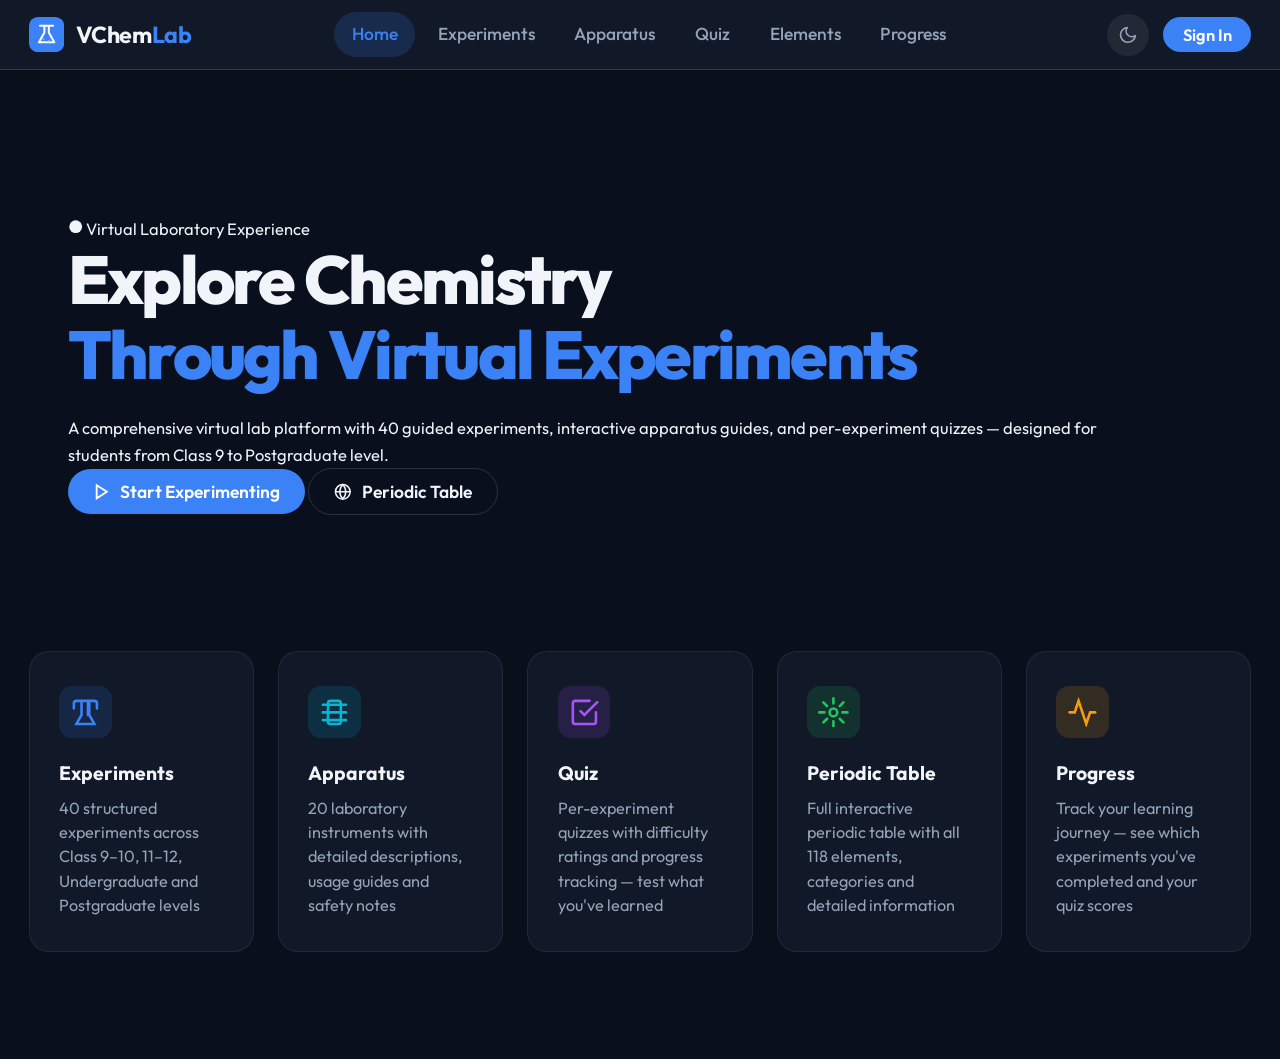
==== commit ac19da51: "style: finalize UI layout and improve periodic table design consistency" ====
--- a/index.html
+++ b/index.html
@@ -56,10 +56,13 @@
 *,*::before,*::after{margin:0;padding:0;box-sizing:border-box}
 html{scroll-behavior:smooth}
 body{font-family:'Outfit',sans-serif;background:var(--bg);color:var(--text);min-height:100vh;transition:background .3s,color .3s;padding-top:var(--nav-h);font-size:15px;line-height:1.6}
+body{overflow-x:hidden;}
 a{color:inherit;text-decoration:none;cursor:pointer}
 button{font-family:'Outfit',sans-serif;cursor:pointer;border:none;outline:none}
 input,select,textarea{font-family:'Outfit',sans-serif;outline:none;border:none}
 img{display:block;max-width:100%}
+html{font-size:110%;}
+body{zoom:1.1;}
 
 /* ─── NAVBAR ─── */
 .navbar{position:fixed;top:0;left:0;right:0;height:var(--nav-h);background:var(--bg-card);border-bottom:1px solid var(--border-s);z-index:1000;backdrop-filter:blur(12px)}
@@ -112,12 +115,27 @@
 .badge-xp{background:var(--accent-glow);color:var(--accent)}
 
 /* ─── HOME PAGE ─── */
-.hero{text-align:center;padding:4rem 1rem 3rem;max-width:700px;margin:0 auto}
-.hero-eyebrow{font-size:.8rem;font-weight:600;text-transform:uppercase;letter-spacing:.15em;color:var(--accent);margin-bottom:1.25rem;display:flex;align-items:center;justify-content:center;gap:.5rem}
-.hero h1{font-size:clamp(2rem,5vw,3.5rem);font-weight:800;letter-spacing:-.04em;line-height:1.1;margin-bottom:1.25rem}
+.hero {
+  display: flex;
+  align-items: center;
+  justify-content: space-between;
+  padding: 5rem 2rem;
+  max-width: var(--max-w);
+  margin: 0 auto;
+  gap: 3rem;
+  text-align: left;
+}
+.hero-eyebrow{
+  justify-content:flex-start;
+}.hero h1{font-size:clamp(2rem,5vw,3.5rem);font-weight:800;letter-spacing:-.04em;line-height:1.1;margin-bottom:1.25rem}
 .hero h1 span{color:var(--accent)}
-.hero p{font-size:1.05rem;color:var(--text-soft);margin-bottom:2.25rem;max-width:520px;margin-left:auto;margin-right:auto}
-.hero-btns{display:flex;gap:1rem;justify-content:center;flex-wrap:wrap}
+.hero p{
+  margin-left:0;
+  margin-right:0;
+}
+.hero-btns{
+  justify-content:flex-start;
+}
 .feature-grid{display:grid;grid-template-columns:repeat(auto-fit,minmax(200px,1fr));gap:1.25rem;padding:2rem 0 3rem}
 .feature-card{background:var(--bg-card);border:1px solid var(--border);border-radius:var(--radius-lg);padding:1.75rem 1.5rem;cursor:pointer;transition:all .25s;text-align:left}
 .feature-card:hover{border-color:var(--accent);box-shadow:0 0 0 1px var(--accent),var(--shadow-sm);transform:translateY(-3px)}
@@ -283,10 +301,10 @@
 .prog-state-dot{width:8px;height:8px;border-radius:50%}
 
 /* ─── ELEMENTS PAGE ─── */
-.pt-wrap{overflow-x:auto;padding-bottom:1rem}
+.pt-wrap{overflow-x:hidden;overflow-y:hidden;}
 .periodic-grid{display:grid;grid-template-columns:repeat(18,1fr);gap:3px;max-width:1380px;margin:1.5rem auto}
-.element-cell{aspect-ratio:1;background:var(--bg-card);border:1.5px solid var(--border);border-radius:5px;padding:4px;cursor:pointer;transition:transform .2s,box-shadow .2s;display:flex;flex-direction:column;align-items:center;justify-content:center;position:relative}
-.element-cell:hover{transform:scale(1.12);z-index:10;box-shadow:0 6px 20px rgba(79,142,247,.3);border-color:var(--accent)}
+.element-cell{aspect-ratio:1;background:var(--bg-card);border:1.5px solid var(--border);border-radius:5px;padding:4px;cursor:pointer;transition:transform .2s,box-shadow .2s;display:flex;flex-direction:column;align-items:center;justify-content:center;position:relative;z-index:1;transform-origin:center;}
+.element-cell:hover{transform:scale(1.12);z-index:20;box-shadow:0 6px 20px rgba(79,142,247,.3);border-color:var(--accent);}
 .el-number{font-size:.55rem;color:var(--text-muted);position:absolute;top:3px;left:3px}
 .el-sym{font-size:1.1rem;font-weight:700;color:inherit}
 .el-name{font-size:.45rem;color:inherit;opacity:.8;text-align:center;line-height:1.2}
@@ -300,7 +318,22 @@
 .el-post-transition{background:linear-gradient(135deg,#d1fae5,#a7f3d0);border-color:#10b981;color:#064e3b}
 .el-lanthanide{background:linear-gradient(135deg,#fed7aa,#fdba74);border-color:#fb923c;color:#431407}
 .el-actinide{background:linear-gradient(135deg,#fecaca,#fca5a5);border-color:#f87171;color:#450a0a}
-.el-unknown{background:var(--border-s);border-color:var(--border);color:var(--text-soft)}
+.special-cell{
+  font-size:1.2rem;     /* same visual size */
+  font-weight:700;      /* bold */
+  display:flex;
+  align-items:center;
+  justify-content:center;
+}
+/* LEFT EDGE */
+.periodic-grid .element-cell:nth-child(18n+1):hover{
+  transform-origin:left center;
+}
+
+/* RIGHT EDGE */
+.periodic-grid .element-cell:nth-child(18n):hover{
+  transform-origin:right center;
+}
 
 /* Element Legend */
 .pt-legend{display:flex;flex-wrap:wrap;gap:.5rem 1rem;margin-top:1.5rem;padding:1rem 1.25rem;background:var(--bg-card);border:1px solid var(--border);border-radius:var(--radius)}
@@ -309,8 +342,27 @@
 
 /* Lanthanide / Actinide rows */
 .series-gap{height:6px}
-.series-row{display:grid;grid-template-columns:52px repeat(15,1fr);align-items:center;gap:3px;min-width:900px;margin-bottom:3px}
-.el-series-label{font-size:.55rem;font-weight:700;color:var(--text-muted);width:52px;flex-shrink:0;text-align:right;padding-right:4px;line-height:1.2}
+.series-row{
+  display:grid;
+  grid-template-columns:52px repeat(17,1fr);
+  gap:3px;
+  max-width:1380px;
+  margin:0 auto 3px;
+}
+.el-series-label{
+  font-size:1rem;            /* 🔥 bigger */
+  font-weight:800;           /* bold */
+  color:var(--text);         /* remove faded look */
+  width:52px;
+  text-align:right;
+  padding-right:6px;
+
+  display:flex;
+  align-items:center;
+  justify-content:flex-end;
+
+  white-space:nowrap;
+}
 
 /* Element Modal */
 .el-modal-overlay{position:fixed;inset:0;background:rgba(0,0,0,.6);display:none;align-items:center;justify-content:center;z-index:3000;backdrop-filter:blur(4px);-webkit-backdrop-filter:blur(4px)}
@@ -424,6 +476,7 @@
 <!-- ========== PAGES ========== -->
 <div id="page-home" class="page active">
   <div class="hero">
+    <div class="hero-left">
     <div class="hero-eyebrow">
       <svg width="14" height="14" viewBox="0 0 24 24" fill="currentColor"><circle cx="12" cy="12" r="10"/></svg>
       Virtual Laboratory Experience
@@ -441,6 +494,10 @@
       </button>
     </div>
   </div>
+  <div class="hero-right">
+    <div class="lab-visual"></div>
+  </div>
+</div>
   <div class="feature-grid">
     <div class="feature-card" onclick="navigateTo('experiments')">
       <div class="feature-icon" style="background:rgba(59,130,246,.15)">
@@ -649,23 +706,7 @@
 <!-- Toast -->
 <div class="toast" id="toast"></div>
 
-<script>
-
-// ==== FIXED CATEGORY FUNCTION ====
-function getCategory(num){
-  if ([3,11,19,37,55,87].includes(num)) return 'alkali';
-  if ([4,12,20,38,56,88].includes(num)) return 'alkaline';
-  if ([2,10,18,36,54,86,118].includes(num)) return 'noble-gas';
-  if ([9,17,35,53,85,117].includes(num)) return 'nonmetal';
-  if ([5,14,32,33,51,52].includes(num)) return 'metalloid';
-  if ([13,31,49,50,81,82,83,113,114,115,116].includes(num)) return 'post-transition';
-  if (num>=57 && num<=71) return 'lanthanide';
-  if (num>=89 && num<=103) return 'actinide';
-  if ((num>=21 && num<=30)||(num>=39 && num<=48)||(num>=72 && num<=80)||(num>=104 && num<=112)) return 'transition';
-  return 'nonmetal';
-}
-
-// data-cfasync="false" src="/cdn-cgi/scripts/5c5dd728/cloudflare-static/email-decode.min.js"></script><script>
+<script data-cfasync="false" src="/cdn-cgi/scripts/5c5dd728/cloudflare-static/email-decode.min.js"></script><script>
 
 // ============================================================
 // DATA: EXPERIMENT CATEGORIES (40 total)
@@ -1566,11 +1607,11 @@
   {n:103,sym:'Lr',name:'Lawrencium',w:'266',cat:'actinide',g:3,p:7},{n:104,sym:'Rf',name:'Rutherfordium',w:'267',cat:'transition',g:4,p:7},
   {n:105,sym:'Db',name:'Dubnium',w:'268',cat:'transition',g:5,p:7},{n:106,sym:'Sg',name:'Seaborgium',w:'271',cat:'transition',g:6,p:7},
   {n:107,sym:'Bh',name:'Bohrium',w:'272',cat:'transition',g:7,p:7},{n:108,sym:'Hs',name:'Hassium',w:'277',cat:'transition',g:8,p:7},
-  {n:109,sym:'Mt',name:'Meitnerium',w:'278',cat:'unknown',g:9,p:7},{n:110,sym:'Ds',name:'Darmstadtium',w:'281',cat:'unknown',g:10,p:7},
-  {n:111,sym:'Rg',name:'Roentgenium',w:'282',cat:'unknown',g:11,p:7},{n:112,sym:'Cn',name:'Copernicium',w:'285',cat:'unknown',g:12,p:7},
-  {n:113,sym:'Nh',name:'Nihonium',w:'286',cat:'unknown',g:13,p:7},{n:114,sym:'Fl',name:'Flerovium',w:'289',cat:'unknown',g:14,p:7},
-  {n:115,sym:'Mc',name:'Moscovium',w:'290',cat:'unknown',g:15,p:7},{n:116,sym:'Lv',name:'Livermorium',w:'293',cat:'unknown',g:16,p:7},
-  {n:117,sym:'Ts',name:'Tennessine',w:'294',cat:'unknown',g:17,p:7},{n:118,sym:'Og',name:'Oganesson',w:'294',cat:'unknown',g:18,p:7}
+  {n:109,sym:'Mt',name:'Meitnerium',w:'278',cat:'transition',g:9,p:7},{n:110,sym:'Ds',name:'Darmstadtium',w:'281',cat:'transition',g:10,p:7},
+  {n:111,sym:'Rg',name:'Roentgenium',w:'282',cat:'transition',g:11,p:7},{n:112,sym:'Cn',name:'Copernicium',w:'285',cat:'transition',g:12,p:7},
+  {n:113,sym:'Nh',name:'Nihonium',w:'286',cat:'post-transition',g:13,p:7},{n:114,sym:'Fl',name:'Flerovium',w:'289',cat:'post-transition',g:14,p:7},
+  {n:115,sym:'Mc',name:'Moscovium',w:'290',cat:'post-transition',g:15,p:7},{n:116,sym:'Lv',name:'Livermorium',w:'293',cat:'post-transition',g:16,p:7},
+  {n:117,sym:'Ts',name:'Tennessine',w:'294',cat:'nonmetal',g:17,p:7},{n:118,sym:'Og',name:'Oganesson',w:'294',cat:'noble-gas',g:18,p:7}
 ];
 
 // ============================================================
@@ -2049,10 +2090,6 @@
   });
   document.getElementById('progressList').innerHTML = html;
 }
-
-// ============================================================
-// PERIODIC TABLE
-// ============================================================
 // ============================================================
 // PERIODIC TABLE
 // ============================================================
@@ -2088,8 +2125,8 @@
       var el = (mainTable[period] && mainTable[period][group]) || null;
       // In period 6 col 3 and period 7 col 3, show placeholder star cell
       if ((period === 6 || period === 7) && group === 3) {
-        var lbl = period === 6 ? '*' : '**';
-        cells.push('<div class="element-cell el-' + (period === 6 ? 'lanthanide' : 'actinide') + '" style="cursor:default;font-size:.7rem;font-weight:800;opacity:.85">' + lbl + '</div>');
+        var lbl = period === 6 ? 'Ln' : 'An';
+        cells.push('<div class="element-cell el-' + (period === 6 ? 'lanthanide' : 'actinide') + ' special-cell">' + lbl + '</div>');
       } else if (el) {
         cells.push('<div class="element-cell el-' + el.cat + '" onclick="showElementModal(' + el.n + ')" title="' + el.name + '">' +
           '<span class="el-number">' + el.n + '</span>' +
@@ -2104,45 +2141,54 @@
   grid.innerHTML = cells.join('');
 
   // --- Build lanthanide row ---
-  var lantRow = document.getElementById('lanthanideRow');
-  if (lantRow) {
-    var lCells = '<div class="el-series-label">* Lanthanides</div>';
-    lanthanides.forEach(function(el) {
-      lCells += '<div class="element-cell el-' + el.cat + '" onclick="showElementModal(' + el.n + ')" title="' + el.name + '">' +
-        '<span class="el-number">' + el.n + '</span>' +
-        '<span class="el-sym">' + el.sym + '</span>' +
-        '<span class="el-name">' + el.name + '</span>' +
-      '</div>';
-    });
-    lantRow.innerHTML = lCells;
-  }
-
-  // --- Build actinide row ---
-  var actRow = document.getElementById('actinideRow');
-  if (actRow) {
-    var aCells = '<div class="el-series-label">** Actinides</div>';
-    actinides.forEach(function(el) {
-      aCells += '<div class="element-cell el-' + el.cat + '" onclick="showElementModal(' + el.n + ')" title="' + el.name + '">' +
-        '<span class="el-number">' + el.n + '</span>' +
-        '<span class="el-sym">' + el.sym + '</span>' +
-        '<span class="el-name">' + el.name + '</span>' +
-      '</div>';
-    });
-    actRow.innerHTML = aCells;
-  }
+var lantRow = document.getElementById('lanthanideRow');
+if (lantRow) {
+  var lCells = '<div class="el-series-label">Ln</div>';
+
+  // alignment spacers
+  lCells += '<div class="el-spacer"></div>';
+
+  lanthanides.forEach(function(el) {
+    lCells += '<div class="element-cell el-' + el.cat + '" onclick="showElementModal(' + el.n + ')" title="' + el.name + '">' +
+      '<span class="el-number">' + el.n + '</span>' +
+      '<span class="el-sym">' + el.sym + '</span>' +
+      '<span class="el-name">' + el.name + '</span>' +
+    '</div>';
+  });
+
+  lantRow.innerHTML = lCells;
+}
+
+// --- Build actinide row ---
+var actRow = document.getElementById('actinideRow');
+if (actRow) {
+  var aCells = '<div class="el-series-label">An</div>';
+
+  // alignment spacers
+  aCells += '<div class="el-spacer"></div>';
+
+  actinides.forEach(function(el) {
+    aCells += '<div class="element-cell el-' + el.cat + '" onclick="showElementModal(' + el.n + ')" title="' + el.name + '">' +
+      '<span class="el-number">' + el.n + '</span>' +
+      '<span class="el-sym">' + el.sym + '</span>' +
+      '<span class="el-name">' + el.name + '</span>' +
+    '</div>';
+  });
+
+  actRow.innerHTML = aCells;
+}
 
   // --- Build bottom legend ---
   var legendItems = [
-    {label:'alkali',          bg:'linear-gradient(135deg,#fde68a,#fcd34d)', border:'#f59e0b'},
-    {label:'alkaline',        bg:'linear-gradient(135deg,#fdba74,#fb923c)', border:'#f97316'},
-    {label:'transition',      bg:'linear-gradient(135deg,#fca5a5,#f87171)', border:'#ef4444'},
-    {label:'post transition', bg:'linear-gradient(135deg,#d1fae5,#a7f3d0)', border:'#10b981'},
-    {label:'metalloid',       bg:'linear-gradient(135deg,#c7d2fe,#a5b4fc)', border:'#6366f1'},
-    {label:'nonmetal',        bg:'linear-gradient(135deg,#bfdbfe,#93c5fd)', border:'#3b82f6'},
-    {label:'noble gas',       bg:'linear-gradient(135deg,#fbcfe8,#f9a8d4)', border:'#ec4899'},
-    {label:'lanthanide',      bg:'linear-gradient(135deg,#fed7aa,#fdba74)', border:'#fb923c'},
-    {label:'actinide',        bg:'linear-gradient(135deg,#fecaca,#fca5a5)', border:'#f87171'},
-    {label:'unknown',         bg:'var(--border-s)',                          border:'var(--border)'}
+    {label:'Alkali',          bg:'linear-gradient(135deg,#fde68a,#fcd34d)', border:'#f59e0b'},
+    {label:'Akaline',        bg:'linear-gradient(135deg,#fdba74,#fb923c)', border:'#f97316'},
+    {label:'Transition',      bg:'linear-gradient(135deg,#fca5a5,#f87171)', border:'#ef4444'},
+    {label:'Post transition', bg:'linear-gradient(135deg,#d1fae5,#a7f3d0)', border:'#10b981'},
+    {label:'Metalloid',       bg:'linear-gradient(135deg,#c7d2fe,#a5b4fc)', border:'#6366f1'},
+    {label:'Nonmetal',        bg:'linear-gradient(135deg,#bfdbfe,#93c5fd)', border:'#3b82f6'},
+    {label:'Noble gas',       bg:'linear-gradient(135deg,#fbcfe8,#f9a8d4)', border:'#ec4899'},
+    {label:'Lanthanide',      bg:'linear-gradient(135deg,#fed7aa,#fdba74)', border:'#fb923c'},
+    {label:'Actinide',        bg:'linear-gradient(135deg,#fecaca,#fca5a5)', border:'#f87171'}
   ];
   var legendEl = document.getElementById('ptLegend');
   if (legendEl) {
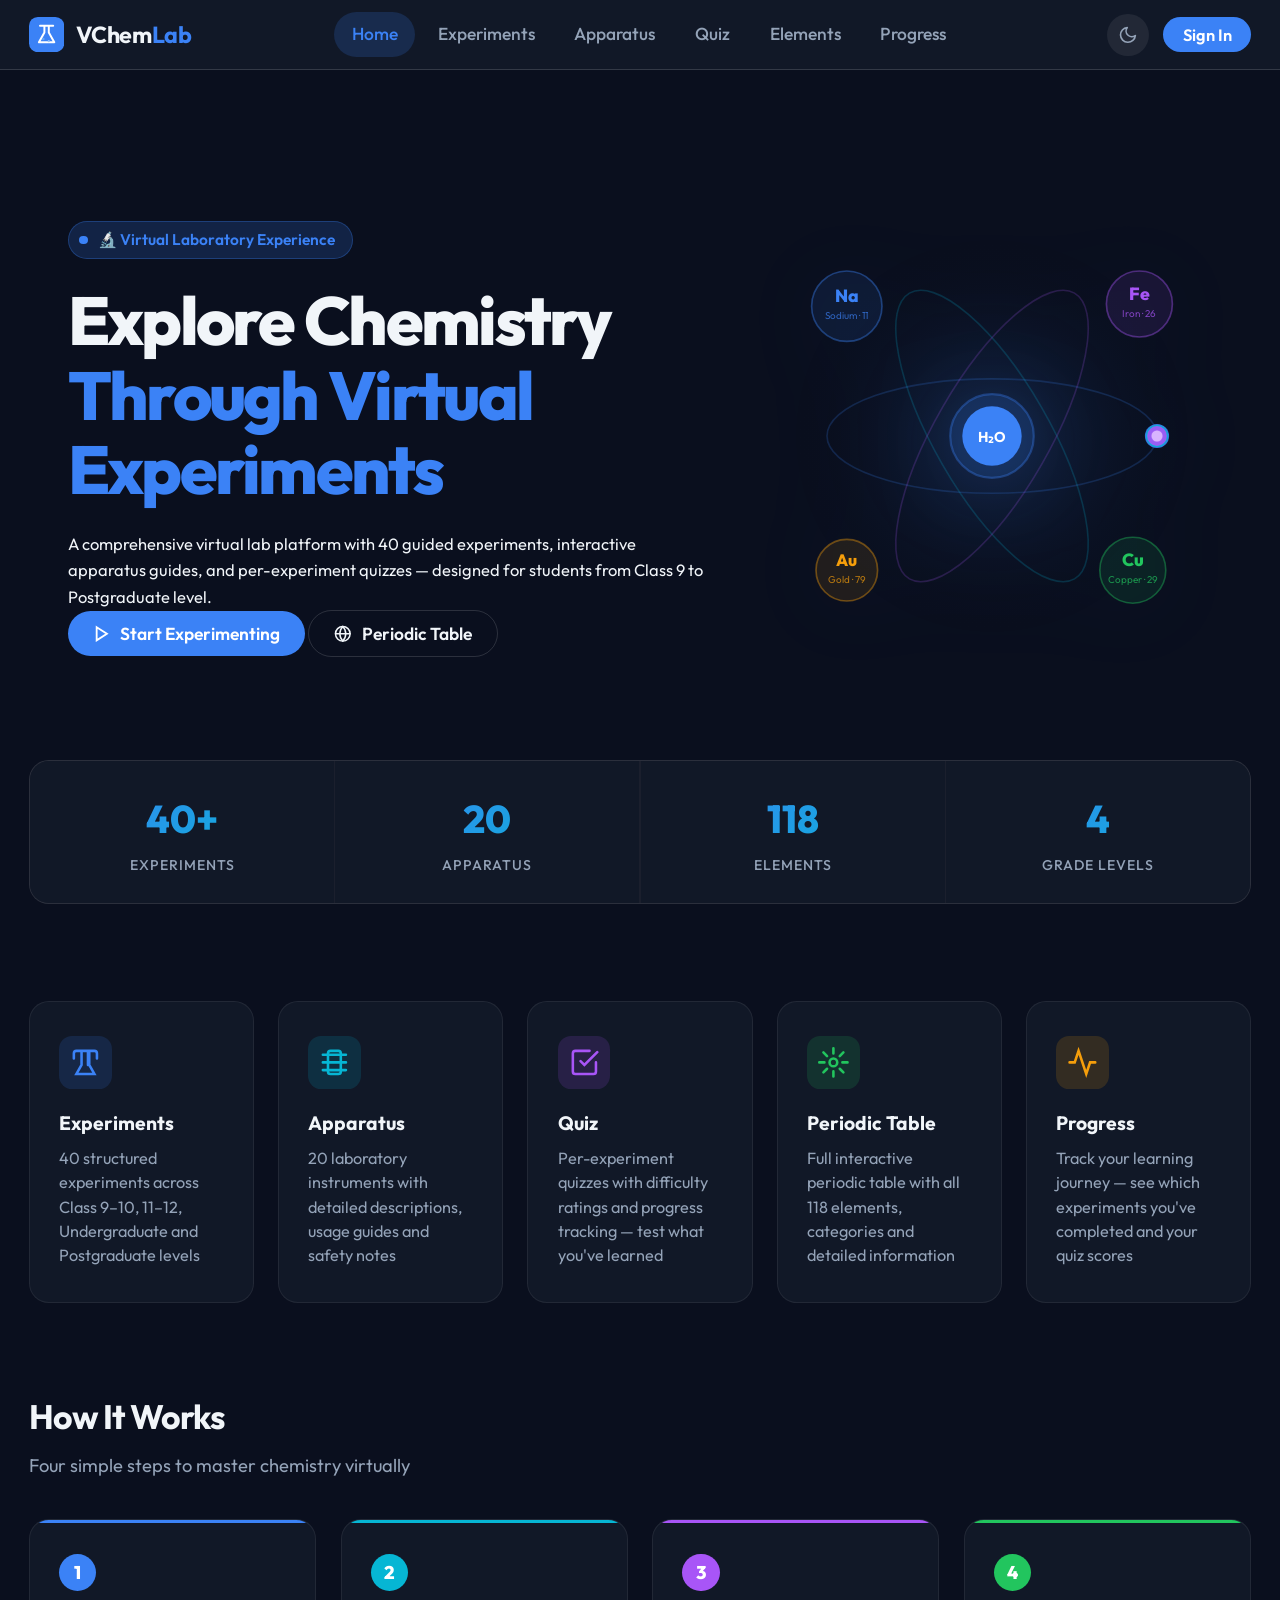
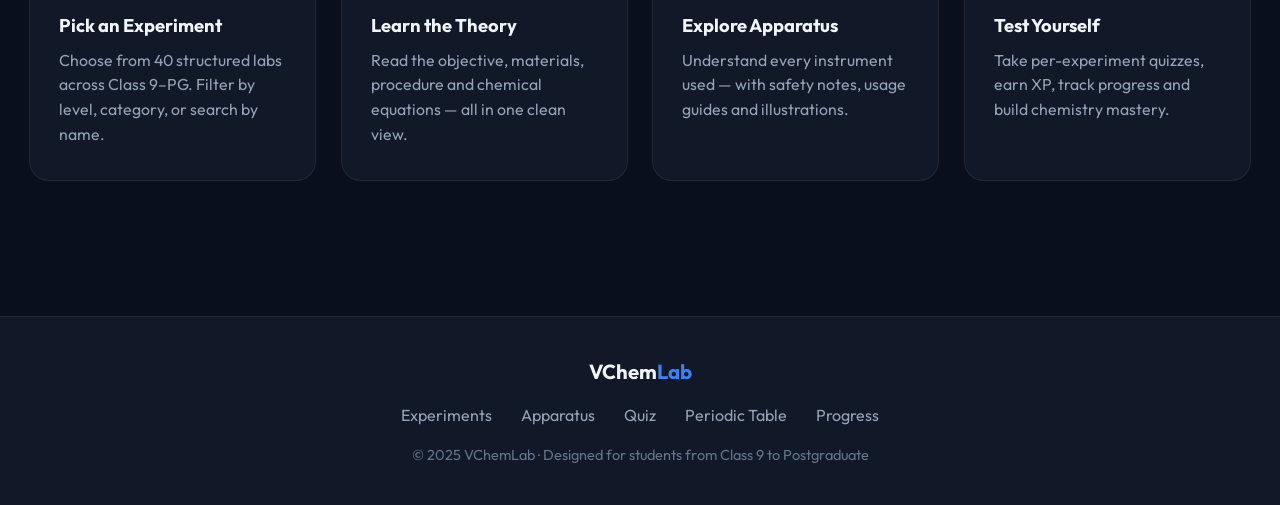
==== commit e39e8071: "feat: add 3D hero animations and enhance visual interactivity" ====
--- a/index.html
+++ b/index.html
@@ -125,9 +125,55 @@
   gap: 3rem;
   text-align: left;
 }
-.hero-eyebrow{
-  justify-content:flex-start;
-}.hero h1{font-size:clamp(2rem,5vw,3.5rem);font-weight:800;letter-spacing:-.04em;line-height:1.1;margin-bottom:1.25rem}
+/* Hero Layout */
+.hero-left{flex:1;max-width:580px;animation:fadeUp .7s ease both}
+.hero-right{flex:0 0 400px;display:flex;align-items:center;justify-content:center;animation:fadeUp .7s .15s ease both}
+@keyframes fadeUp{from{opacity:0;transform:translateY(24px)}to{opacity:1;transform:translateY(0)}}
+/* Eyebrow Badge */
+.hero-eyebrow{display:inline-flex;align-items:center;gap:.5rem;background:var(--accent-glow);border:1px solid rgba(59,130,246,.3);border-radius:var(--radius-pill);padding:.28rem .9rem .28rem .55rem;font-size:.8rem;font-weight:600;color:var(--accent);margin-bottom:1.25rem}
+.eyebrow-dot{width:8px;height:8px;border-radius:50%;background:var(--accent);flex-shrink:0;animation:blink 2s ease-in-out infinite}
+@keyframes blink{0%,100%{opacity:1;transform:scale(1)}50%{opacity:.3;transform:scale(.7)}}
+/* Lab Visual */
+.lab-visual-wrap{width:100%;max-width:400px;aspect-ratio:1;filter:drop-shadow(0 8px 40px rgba(59,130,246,.22))}
+.lab-visual-wrap svg{width:100%;height:100%}
+.e1,.e2,.e3{transform-origin:200px 200px}
+.e1{animation:orbit 3s linear infinite}
+.e2{animation:orbit 4.5s linear infinite;animation-delay:-1.5s}
+.e3{animation:orbit 3.8s linear infinite;animation-delay:-2.53s}
+@keyframes orbit{from{transform:rotate(0deg)}to{transform:rotate(360deg)}}
+.el-float{animation:elFloat 4s ease-in-out infinite;animation-delay:var(--fd,0s)}
+@keyframes elFloat{0%,100%{transform:translateY(0)}50%{transform:translateY(-9px)}}
+/* Stats Bar */
+.stats-bar{display:grid;grid-template-columns:repeat(4,1fr);gap:1px;background:var(--border);border:1px solid var(--border);border-radius:var(--radius-lg);overflow:hidden;margin-bottom:3rem}
+.stat-item{background:var(--bg-card);padding:1.4rem 1rem;text-align:center;transition:background .2s}
+.stat-item:hover{background:var(--bg-card2)}
+.stat-num{font-size:2rem;font-weight:800;background:linear-gradient(135deg,var(--accent),var(--accent2));-webkit-background-clip:text;-webkit-text-fill-color:transparent;background-clip:text;margin-bottom:.2rem}
+.stat-lbl{font-size:.73rem;color:var(--text-soft);font-weight:500;text-transform:uppercase;letter-spacing:.07em}
+/* How It Works */
+.how-section{padding:1.5rem 0 2.5rem}
+.how-grid{display:grid;grid-template-columns:repeat(auto-fit,minmax(210px,1fr));gap:1.25rem;margin-top:2rem}
+.how-card{background:var(--bg-card);border:1px solid var(--border);border-radius:var(--radius-lg);padding:1.75rem 1.5rem;position:relative;overflow:hidden;transition:all .25s}
+.how-card:hover{border-color:var(--border-s);transform:translateY(-3px);box-shadow:var(--shadow-sm)}
+.how-card::before{content:'';position:absolute;top:0;left:0;right:0;height:3px;background:var(--sc)}
+.how-step{width:34px;height:34px;border-radius:50%;background:var(--sc);color:#fff;display:flex;align-items:center;justify-content:center;font-weight:800;font-size:.95rem;margin-bottom:1rem}
+.how-card h3{font-size:.95rem;font-weight:700;margin-bottom:.4rem}
+.how-card p{font-size:.82rem;color:var(--text-soft);line-height:1.55}
+/* Scroll Reveal */
+.reveal{opacity:0;transform:translateY(28px);transition:opacity .6s ease,transform .6s ease}
+.reveal.in{opacity:1;transform:translateY(0)}
+.rd1{transition-delay:.1s}.rd2{transition-delay:.2s}.rd3{transition-delay:.3s}.rd4{transition-delay:.4s}
+/* Footer */
+.site-footer{background:var(--bg-card);border-top:1px solid var(--border);padding:2rem 1.5rem;margin-top:2rem;text-align:center}
+.footer-inner{max-width:var(--max-w);margin:0 auto}
+.footer-logo{font-size:1.05rem;font-weight:700;margin-bottom:.75rem}
+.footer-logo strong{color:var(--accent)}
+.footer-links{display:flex;gap:1.5rem;justify-content:center;flex-wrap:wrap;margin-bottom:.75rem}
+.footer-links a{font-size:.83rem;color:var(--text-soft);cursor:pointer;transition:color .2s}
+.footer-links a:hover{color:var(--accent)}
+.footer-copy{font-size:.75rem;color:var(--text-muted)}
+.navbar.scrolled{box-shadow:0 2px 20px rgba(0,0,0,.18)}
+@media(max-width:768px){.hero-right{display:none}.stats-bar{grid-template-columns:repeat(2,1fr)}}
+.hero h1{font-size:clamp(2rem,5vw,3.5rem);font-weight:800;letter-spacing:-.04em;line-height:1.1;margin-bottom:1.25rem}
 .hero h1 span{color:var(--accent)}
 .hero p{
   margin-left:0;
@@ -478,8 +524,8 @@
   <div class="hero">
     <div class="hero-left">
     <div class="hero-eyebrow">
-      <svg width="14" height="14" viewBox="0 0 24 24" fill="currentColor"><circle cx="12" cy="12" r="10"/></svg>
-      Virtual Laboratory Experience
+      <span class="eyebrow-dot"></span>
+      🔬 Virtual Laboratory Experience
     </div>
     <h1>Explore Chemistry<br><span>Through Virtual Experiments</span></h1>
     <p>A comprehensive virtual lab platform with 40 guided experiments, interactive apparatus guides, and per-experiment quizzes — designed for students from Class 9 to Postgraduate level.</p>
@@ -495,39 +541,87 @@
     </div>
   </div>
   <div class="hero-right">
-    <div class="lab-visual"></div>
+    <div class="lab-visual-wrap">
+      <svg viewBox="0 0 400 400" xmlns="http://www.w3.org/2000/svg">
+        <defs>
+          <radialGradient id="coreGlow" cx="50%" cy="50%" r="50%">
+            <stop offset="0%" stop-color="rgba(59,130,246,0.18)"/>
+            <stop offset="100%" stop-color="transparent"/>
+          </radialGradient>
+        </defs>
+        <circle cx="200" cy="200" r="180" fill="url(#coreGlow)"/>
+        <ellipse cx="200" cy="200" rx="150" ry="52" fill="none" stroke="rgba(59,130,246,0.2)" stroke-width="1.5"/>
+        <ellipse cx="200" cy="200" rx="150" ry="52" fill="none" stroke="rgba(6,182,212,0.2)" stroke-width="1.5" transform="rotate(60 200 200)"/>
+        <ellipse cx="200" cy="200" rx="150" ry="52" fill="none" stroke="rgba(168,85,247,0.2)" stroke-width="1.5" transform="rotate(120 200 200)"/>
+        <circle cx="200" cy="200" r="38" fill="rgba(59,130,246,0.15)" stroke="rgba(59,130,246,0.35)" stroke-width="2"/>
+        <circle cx="200" cy="200" r="27" fill="#3b82f6"/>
+        <text x="200" y="205" text-anchor="middle" fill="white" font-size="13" font-weight="700" font-family="Outfit,sans-serif">H₂O</text>
+        <g class="e1"><circle cx="350" cy="200" r="11" fill="#3b82f6" opacity="0.9"/><circle cx="350" cy="200" r="6" fill="#93c5fd"/></g>
+        <g class="e2"><circle cx="350" cy="200" r="10" fill="#06b6d4" opacity="0.9"/><circle cx="350" cy="200" r="5.5" fill="#a5f3fc"/></g>
+        <g class="e3"><circle cx="350" cy="200" r="9" fill="#a855f7" opacity="0.9"/><circle cx="350" cy="200" r="5" fill="#d8b4fe"/></g>
+        <g class="el-float" style="--fd:0s">
+          <circle cx="68" cy="82" r="32" fill="rgba(59,130,246,0.1)" stroke="rgba(59,130,246,0.4)" stroke-width="1.5"/>
+          <text x="68" y="78" text-anchor="middle" fill="#3b82f6" font-size="16" font-weight="800" font-family="Outfit,sans-serif">Na</text>
+          <text x="68" y="94" text-anchor="middle" fill="#3b82f6" font-size="9" opacity="0.7" font-family="Outfit,sans-serif">Sodium · 11</text>
+        </g>
+        <g class="el-float" style="--fd:-1s">
+          <circle cx="334" cy="80" r="30" fill="rgba(168,85,247,0.1)" stroke="rgba(168,85,247,0.4)" stroke-width="1.5"/>
+          <text x="334" y="76" text-anchor="middle" fill="#a855f7" font-size="16" font-weight="800" font-family="Outfit,sans-serif">Fe</text>
+          <text x="334" y="92" text-anchor="middle" fill="#a855f7" font-size="9" opacity="0.7" font-family="Outfit,sans-serif">Iron · 26</text>
+        </g>
+        <g class="el-float" style="--fd:-2s">
+          <circle cx="328" cy="322" r="30" fill="rgba(34,197,94,0.1)" stroke="rgba(34,197,94,0.4)" stroke-width="1.5"/>
+          <text x="328" y="318" text-anchor="middle" fill="#22c55e" font-size="16" font-weight="800" font-family="Outfit,sans-serif">Cu</text>
+          <text x="328" y="334" text-anchor="middle" fill="#22c55e" font-size="9" opacity="0.7" font-family="Outfit,sans-serif">Copper · 29</text>
+        </g>
+        <g class="el-float" style="--fd:-3s">
+          <circle cx="68" cy="322" r="28" fill="rgba(245,158,11,0.1)" stroke="rgba(245,158,11,0.4)" stroke-width="1.5"/>
+          <text x="68" y="318" text-anchor="middle" fill="#f59e0b" font-size="15" font-weight="800" font-family="Outfit,sans-serif">Au</text>
+          <text x="68" y="334" text-anchor="middle" fill="#f59e0b" font-size="9" opacity="0.7" font-family="Outfit,sans-serif">Gold · 79</text>
+        </g>
+      </svg>
+    </div>
   </div>
 </div>
+  <!-- Stats Bar -->
+  <div class="stats-bar">
+    <div class="stat-item reveal"><div class="stat-num">40+</div><div class="stat-lbl">Experiments</div></div>
+    <div class="stat-item reveal rd1"><div class="stat-num">20</div><div class="stat-lbl">Apparatus</div></div>
+    <div class="stat-item reveal rd2"><div class="stat-num">118</div><div class="stat-lbl">Elements</div></div>
+    <div class="stat-item reveal rd3"><div class="stat-num">4</div><div class="stat-lbl">Grade Levels</div></div>
+  </div>
+
+  <!-- Feature Cards -->
   <div class="feature-grid">
-    <div class="feature-card" onclick="navigateTo('experiments')">
+    <div class="feature-card reveal" onclick="navigateTo('experiments')">
       <div class="feature-icon" style="background:rgba(59,130,246,.15)">
         <svg width="28" height="28" viewBox="0 0 24 24" fill="none" stroke="#3b82f6" stroke-width="2" stroke-linecap="round"><path d="M9 3H5a2 2 0 0 0-2 2v4m6-6h10a2 2 0 0 1 2 2v4M9 3v11l-4 7h14l-4-7V3M14 3v11"/></svg>
       </div>
       <h3>Experiments</h3>
       <p>40 structured experiments across Class 9–10, 11–12, Undergraduate and Postgraduate levels</p>
     </div>
-    <div class="feature-card" onclick="navigateTo('apparatus')">
+    <div class="feature-card reveal rd1" onclick="navigateTo('apparatus')">
       <div class="feature-icon" style="background:rgba(6,182,212,.15)">
         <svg width="28" height="28" viewBox="0 0 24 24" fill="none" stroke="#06b6d4" stroke-width="2" stroke-linecap="round"><path d="M3 6h18M3 12h18M3 18h18"/><rect x="7" y="3" width="10" height="18" rx="2"/></svg>
       </div>
       <h3>Apparatus</h3>
       <p>20 laboratory instruments with detailed descriptions, usage guides and safety notes</p>
     </div>
-    <div class="feature-card" onclick="navigateTo('quiz')">
+    <div class="feature-card reveal rd2" onclick="navigateTo('quiz')">
       <div class="feature-icon" style="background:rgba(168,85,247,.15)">
         <svg width="28" height="28" viewBox="0 0 24 24" fill="none" stroke="#a855f7" stroke-width="2" stroke-linecap="round"><path d="M9 11l3 3L22 4M21 12v7a2 2 0 0 1-2 2H5a2 2 0 0 1-2-2V5a2 2 0 0 1 2-2h11"/></svg>
       </div>
       <h3>Quiz</h3>
       <p>Per-experiment quizzes with difficulty ratings and progress tracking — test what you've learned</p>
     </div>
-    <div class="feature-card" onclick="navigateTo('elements')">
+    <div class="feature-card reveal rd3" onclick="navigateTo('elements')">
       <div class="feature-icon" style="background:rgba(34,197,94,.15)">
         <svg width="28" height="28" viewBox="0 0 24 24" fill="none" stroke="#22c55e" stroke-width="2" stroke-linecap="round"><circle cx="12" cy="12" r="3"/><path d="M12 1v4M12 19v4M4.22 4.22l2.83 2.83M16.95 16.95l2.83 2.83M1 12h4M19 12h4M4.22 19.78l2.83-2.83M16.95 7.05l2.83-2.83"/></svg>
       </div>
       <h3>Periodic Table</h3>
       <p>Full interactive periodic table with all 118 elements, categories and detailed information</p>
     </div>
-    <div class="feature-card" onclick="navigateTo('progress')">
+    <div class="feature-card reveal rd4" onclick="navigateTo('progress')">
       <div class="feature-icon" style="background:rgba(245,158,11,.15)">
         <svg width="28" height="28" viewBox="0 0 24 24" fill="none" stroke="#f59e0b" stroke-width="2" stroke-linecap="round"><polyline points="22,12 18,12 15,21 9,3 6,12 2,12"/></svg>
       </div>
@@ -535,7 +629,50 @@
       <p>Track your learning journey — see which experiments you've completed and your quiz scores</p>
     </div>
   </div>
+
+  <!-- How It Works -->
+  <div class="how-section">
+    <div class="sec-title reveal">How It Works</div>
+    <div class="sec-sub reveal rd1">Four simple steps to master chemistry virtually</div>
+    <div class="how-grid">
+      <div class="how-card reveal" style="--sc:#3b82f6">
+        <div class="how-step">1</div>
+        <h3>Pick an Experiment</h3>
+        <p>Choose from 40 structured labs across Class 9–PG. Filter by level, category, or search by name.</p>
+      </div>
+      <div class="how-card reveal rd1" style="--sc:#06b6d4">
+        <div class="how-step">2</div>
+        <h3>Learn the Theory</h3>
+        <p>Read the objective, materials, procedure and chemical equations — all in one clean view.</p>
+      </div>
+      <div class="how-card reveal rd2" style="--sc:#a855f7">
+        <div class="how-step">3</div>
+        <h3>Explore Apparatus</h3>
+        <p>Understand every instrument used — with safety notes, usage guides and illustrations.</p>
+      </div>
+      <div class="how-card reveal rd3" style="--sc:#22c55e">
+        <div class="how-step">4</div>
+        <h3>Test Yourself</h3>
+        <p>Take per-experiment quizzes, earn XP, track progress and build chemistry mastery.</p>
+      </div>
+    </div>
+  </div>
 </div>
+
+<!-- ========== FOOTER ========== -->
+<footer class="site-footer" id="siteFooter">
+  <div class="footer-inner">
+    <div class="footer-logo">VChem<strong>Lab</strong></div>
+    <div class="footer-links">
+      <a onclick="navigateTo('experiments')">Experiments</a>
+      <a onclick="navigateTo('apparatus')">Apparatus</a>
+      <a onclick="navigateTo('quiz')">Quiz</a>
+      <a onclick="navigateTo('elements')">Periodic Table</a>
+      <a onclick="navigateTo('progress')">Progress</a>
+    </div>
+    <div class="footer-copy">© 2025 VChemLab · Designed for students from Class 9 to Postgraduate</div>
+  </div>
+</footer>
 
 <div id="page-experiments" class="page">
   <div class="sec-title">Experiment Labs</div>
@@ -1645,6 +1782,8 @@
   document.querySelectorAll('.page').forEach(p => p.classList.remove('active'));
   const el = document.getElementById('page-' + page);
   if (el) { el.classList.add('active'); window.scrollTo(0, 0); }
+  const footer = document.getElementById('siteFooter');
+  if (footer) footer.style.display = (page === 'home') ? 'block' : 'none';
   currentPage = page;
   document.querySelectorAll('.nav-link').forEach(l => {
     l.classList.toggle('active', l.dataset.page === page);
@@ -2242,6 +2381,33 @@
 }
 
 // ============================================================
+// SCROLL REVEAL
+// ============================================================
+(function() {
+  function initReveal() {
+    var els = document.querySelectorAll('.reveal');
+    if (!els.length) return;
+    if (!window.IntersectionObserver) {
+      els.forEach(function(el) { el.classList.add('in'); });
+      return;
+    }
+    var obs = new IntersectionObserver(function(entries) {
+      entries.forEach(function(e) {
+        if (e.isIntersecting) { e.target.classList.add('in'); obs.unobserve(e.target); }
+      });
+    }, { threshold: 0.12 });
+    els.forEach(function(el) { obs.observe(el); });
+  }
+  setTimeout(initReveal, 80);
+})();
+
+// Navbar scroll shadow
+window.addEventListener('scroll', function() {
+  var nav = document.querySelector('.navbar');
+  if (nav) nav.classList.toggle('scrolled', window.scrollY > 8);
+}, { passive: true });
+
+// ============================================================
 // INIT
 // ============================================================
 (function init() {
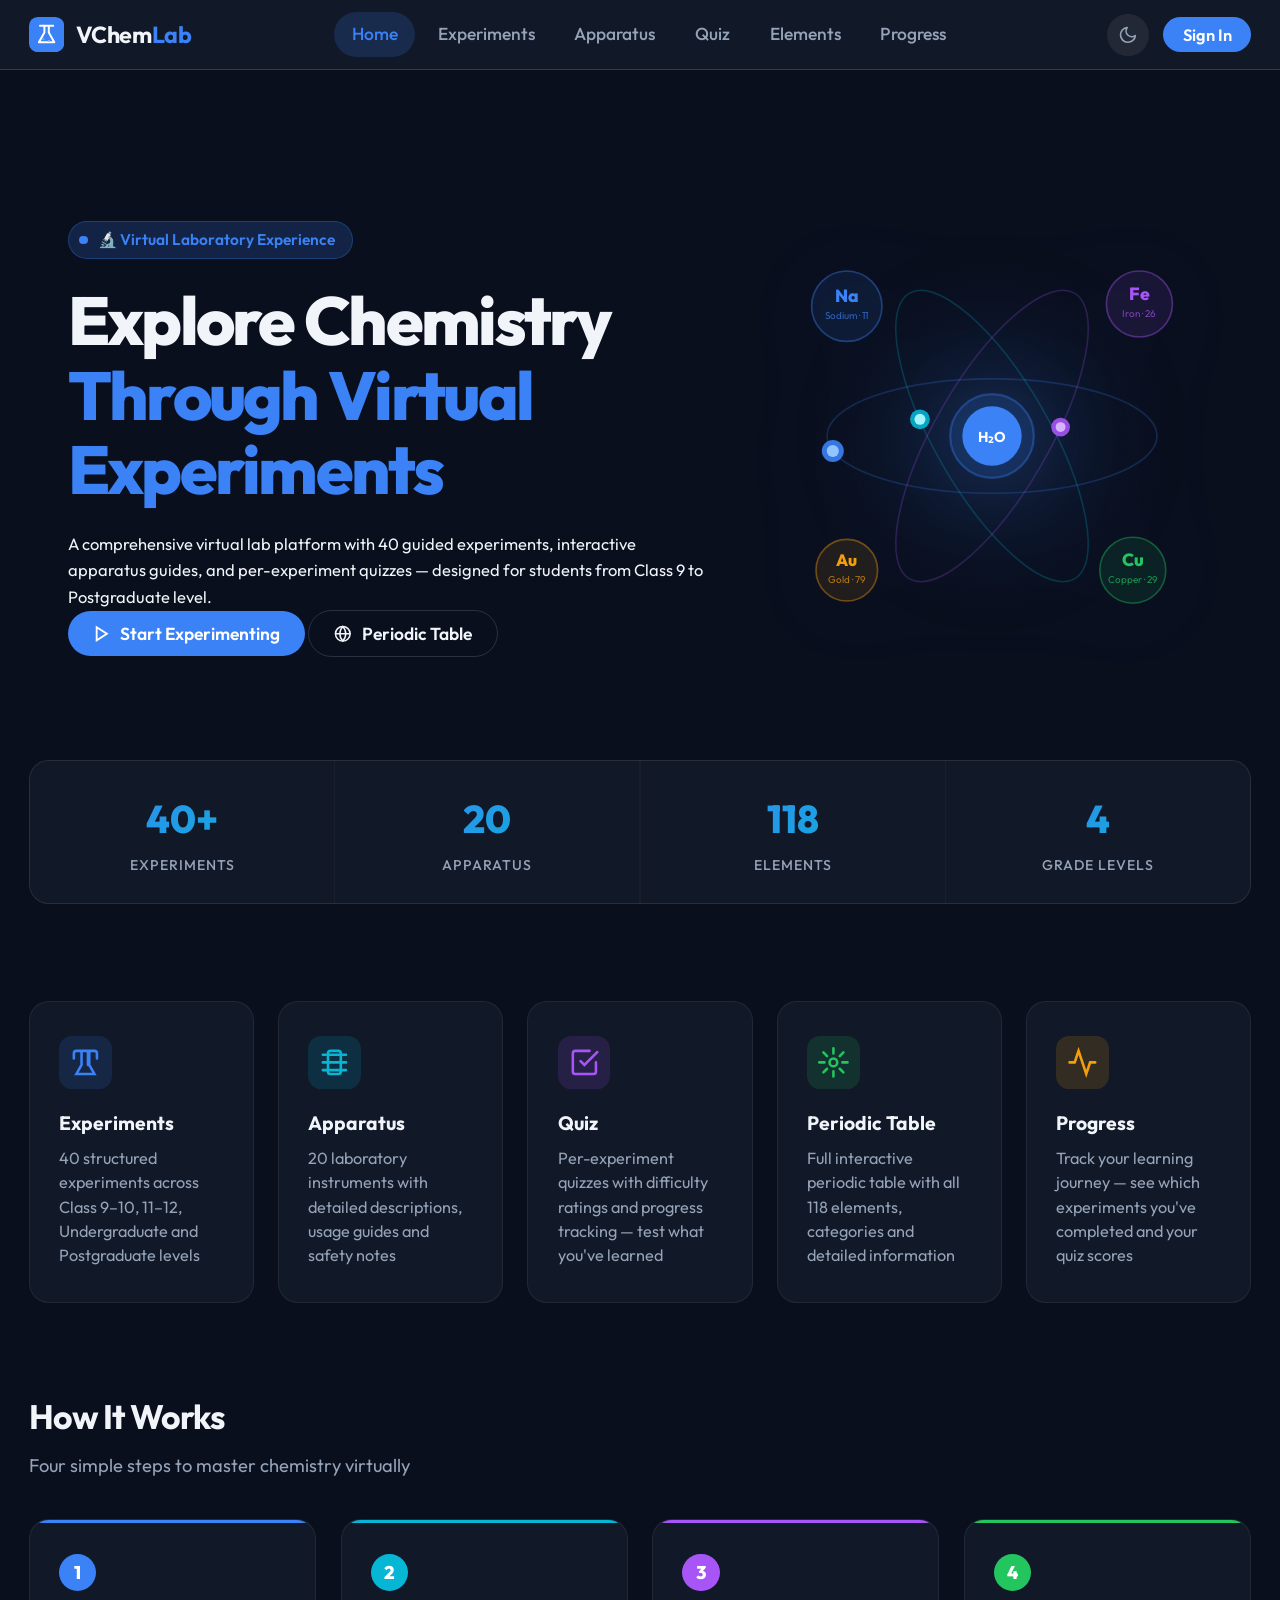
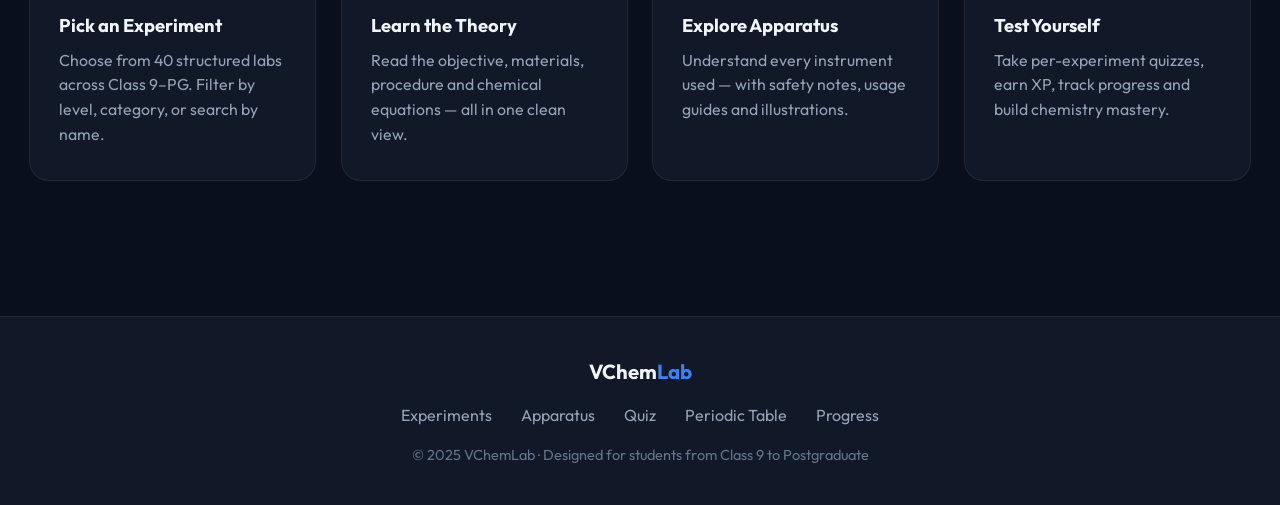
==== commit 006e32ec: "style: redesign experiment cards layout and visual appearance" ====
--- a/index.html
+++ b/index.html
@@ -136,11 +136,6 @@
 /* Lab Visual */
 .lab-visual-wrap{width:100%;max-width:400px;aspect-ratio:1;filter:drop-shadow(0 8px 40px rgba(59,130,246,.22))}
 .lab-visual-wrap svg{width:100%;height:100%}
-.e1,.e2,.e3{transform-origin:200px 200px}
-.e1{animation:orbit 3s linear infinite}
-.e2{animation:orbit 4.5s linear infinite;animation-delay:-1.5s}
-.e3{animation:orbit 3.8s linear infinite;animation-delay:-2.53s}
-@keyframes orbit{from{transform:rotate(0deg)}to{transform:rotate(360deg)}}
 .el-float{animation:elFloat 4s ease-in-out infinite;animation-delay:var(--fd,0s)}
 @keyframes elFloat{0%,100%{transform:translateY(0)}50%{transform:translateY(-9px)}}
 /* Stats Bar */
@@ -190,36 +185,112 @@
 .feature-card p{font-size:.84rem;color:var(--text-soft);line-height:1.5}
 
 /* ─── EXPERIMENTS PAGE ─── */
-.exp-search-row{display:flex;gap:1rem;align-items:center;margin-bottom:1.5rem;flex-wrap:wrap}
-.search-input{flex:1;min-width:200px;background:var(--bg-card);border:1.5px solid var(--border-s);border-radius:var(--radius-pill);padding:.6rem 1.25rem;color:var(--text);font-size:.9rem;transition:border .2s}
-.search-input:focus{border-color:var(--accent)}
+/* Page hero header */
+.exp-page-hero{background:var(--bg-card);border:1px solid var(--border);border-radius:var(--radius-lg);padding:2rem 2rem 1.75rem;margin-bottom:2rem;position:relative;overflow:hidden;display:flex;align-items:center;justify-content:space-between;gap:1.5rem;flex-wrap:wrap}
+.exp-page-hero::before{content:'';position:absolute;top:0;left:0;right:0;height:3px;background:linear-gradient(90deg,var(--accent),var(--accent2),#a855f7)}
+.exp-hero-left h1{font-size:1.75rem;font-weight:800;letter-spacing:-.03em;margin-bottom:.3rem}
+.exp-hero-left p{font-size:.9rem;color:var(--text-soft)}
+.exp-hero-stats{display:flex;gap:1.75rem;flex-wrap:wrap}
+.exp-hs{text-align:center}
+.exp-hs-num{font-size:1.6rem;font-weight:800;background:linear-gradient(135deg,var(--accent),var(--accent2));-webkit-background-clip:text;-webkit-text-fill-color:transparent;background-clip:text;line-height:1}
+.exp-hs-lbl{font-size:.68rem;color:var(--text-muted);text-transform:uppercase;letter-spacing:.08em;margin-top:.2rem}
+
+/* ─── PREMIUM SEARCH + FILTER ─── */
+.exp-search-row{display:flex;gap:.875rem;align-items:center;margin-bottom:2rem;flex-wrap:wrap;padding:1.25rem 1.5rem;background:var(--bg-card);border:1px solid var(--border);border-radius:var(--radius-lg);backdrop-filter:blur(12px);-webkit-backdrop-filter:blur(12px)}
+.exp-search-wrap{flex:1;min-width:220px;position:relative}
+.exp-search-wrap svg{position:absolute;left:1rem;top:50%;transform:translateY(-50%);width:16px;height:16px;color:var(--text-muted);pointer-events:none;transition:color .2s}
+.exp-search-wrap:focus-within svg{color:var(--accent)}
+.search-input{width:100%;background:var(--bg-input);border:1.5px solid var(--border-s);border-radius:var(--radius-pill);padding:.7rem 1.25rem .7rem 2.85rem;color:var(--text);font-size:.9rem;transition:border .2s,box-shadow .2s,background .2s}
+.search-input:focus{border-color:var(--accent);box-shadow:0 0 0 3px var(--accent-glow),inset 0 1px 3px rgba(0,0,0,.15);background:var(--bg-card)}
 .search-input::placeholder{color:var(--text-muted)}
 .filter-pills{display:flex;gap:.5rem;flex-wrap:wrap}
-.filter-pill{padding:.35rem .9rem;border-radius:var(--radius-pill);border:1.5px solid var(--border-s);background:transparent;color:var(--text-soft);font-size:.82rem;font-weight:500;cursor:pointer;transition:all .2s}
-.filter-pill:hover{border-color:var(--border-s);color:var(--text)}
-.filter-pill.active{background:var(--accent);border-color:var(--accent);color:#fff}
-.cat-block{margin-bottom:2.5rem}
-.cat-header{display:flex;align-items:center;gap:1rem;margin-bottom:1.25rem;padding:.875rem 1.25rem;background:var(--bg-card);border:1px solid var(--border);border-radius:var(--radius);position:relative;overflow:hidden}
-.cat-header::before{content:'';position:absolute;left:0;top:0;bottom:0;width:4px;background:var(--cat-color)}
-.cat-num{width:36px;height:36px;border-radius:8px;background:var(--cat-color);color:#fff;display:flex;align-items:center;justify-content:center;font-weight:800;font-size:.95rem;flex-shrink:0}
+.filter-pill{padding:.4rem 1.05rem;border-radius:var(--radius-pill);border:1.5px solid var(--border-s);background:transparent;color:var(--text-soft);font-size:.82rem;font-weight:600;cursor:pointer;transition:all .2s;white-space:nowrap}
+.filter-pill:hover{border-color:var(--accent);color:var(--accent)}
+.filter-pill.active{background:var(--accent);border-color:var(--accent);color:#fff;box-shadow:0 2px 10px var(--accent-glow)}
+.filter-pill[data-diff="beginner"].active{background:rgba(34,197,94,.18);border-color:#22c55e;color:#4ade80;box-shadow:0 2px 14px rgba(34,197,94,.3)}
+.filter-pill[data-diff="intermediate"].active{background:rgba(245,158,11,.18);border-color:#f59e0b;color:#fbbf24;box-shadow:0 2px 14px rgba(245,158,11,.3)}
+.filter-pill[data-diff="advanced"].active{background:rgba(239,68,68,.18);border-color:#ef4444;color:#f87171;box-shadow:0 2px 14px rgba(239,68,68,.3)}
+.filter-pill[data-diff="expert"].active{background:rgba(168,85,247,.18);border-color:#a855f7;color:#c084fc;box-shadow:0 2px 14px rgba(168,85,247,.3)}
+
+/* ─── CATEGORY BLOCKS ─── */
+.cat-block{margin-bottom:3rem}
+.cat-header{display:flex;align-items:center;gap:1.1rem;margin-bottom:1.5rem;padding:1.25rem 1.5rem;background:var(--bg-card);border:1px solid var(--border);border-left:4px solid var(--cat-color);border-radius:var(--radius-lg);position:relative;overflow:hidden;transition:box-shadow .2s}
+.cat-header::after{content:'';position:absolute;inset:0;background:linear-gradient(90deg,rgba(var(--cat-color-rgb,59,130,246),.06) 0%,transparent 60%);pointer-events:none}
+.cat-header:hover{box-shadow:var(--shadow-sm)}
+.cat-num{width:40px;height:40px;border-radius:10px;background:var(--cat-color);color:#fff;display:flex;align-items:center;justify-content:center;font-weight:800;font-size:1rem;flex-shrink:0}
 .cat-info{flex:1}
 .cat-info h3{font-size:1.05rem;font-weight:700;margin-bottom:.1rem}
 .cat-info p{font-size:.82rem;color:var(--text-soft)}
-.cat-count{color:var(--cat-color);font-weight:700;font-size:.9rem;white-space:nowrap}
-.exp-grid{display:grid;grid-template-columns:repeat(auto-fill,minmax(280px,1fr));gap:1rem}
-.exp-card{background:var(--bg-card);border:1px solid var(--border);border-radius:var(--radius);padding:1.25rem;cursor:pointer;transition:all .2s;position:relative}
-.exp-card:hover{border-color:var(--accent);transform:translateY(-2px);box-shadow:var(--shadow-sm)}
-.exp-card-top{display:flex;align-items:flex-start;justify-content:space-between;gap:.5rem;margin-bottom:.75rem}
-.exp-card h4{font-size:.95rem;font-weight:700;line-height:1.35}
-.exp-card p{font-size:.82rem;color:var(--text-soft);margin-bottom:.9rem;line-height:1.5}
-.exp-card-foot{display:flex;align-items:center;justify-content:space-between;gap:.5rem;flex-wrap:wrap}
-.xp-badge{background:var(--accent-glow);color:var(--accent);padding:.18rem .6rem;border-radius:var(--radius-pill);font-size:.75rem;font-weight:700}
-.prog-dot{width:8px;height:8px;border-radius:50%;background:var(--border-s)}
-.prog-dot.opened{background:var(--c2)}
-.prog-dot.quiz-done{background:var(--c4)}
-.prog-dot.completed{background:var(--c1)}
-.start-btn{background:var(--accent);color:#fff;border:none;padding:.35rem .9rem;border-radius:var(--radius-pill);font-size:.8rem;font-weight:600;cursor:pointer;display:flex;align-items:center;gap:.3rem;transition:all .2s}
-.start-btn:hover{background:var(--accent-h)}
+.cat-count-badge{background:var(--bg-card2);border:1px solid var(--border-s);border-radius:var(--radius-pill);padding:.3rem .9rem;font-size:.8rem;font-weight:700;color:var(--cat-color);white-space:nowrap}
+
+/* ─── PREMIUM EXPERIMENT GRID ─── */
+.exp-grid{display:grid;grid-template-columns:repeat(auto-fill,minmax(300px,1fr));gap:1.5rem}
+
+/* ─── PREMIUM EXPERIMENT CARD ─── */
+.exp-card{background:var(--bg-card);border:1px solid var(--border);border-radius:var(--radius-lg);cursor:pointer;transition:transform .35s cubic-bezier(.34,1.56,.64,1),box-shadow .3s ease,border-color .2s;position:relative;overflow:hidden;display:flex;flex-direction:column;transform-style:preserve-3d;will-change:transform}
+.exp-card:hover{border-color:var(--cat-color,var(--accent));transform:translateY(-7px) scale(1.015);box-shadow:0 22px 44px rgba(0,0,0,.3),0 0 0 1px var(--cat-color,var(--accent)),0 0 32px -8px var(--cat-color,var(--accent))}
+.exp-card.is-completed{border-color:rgba(34,197,94,.35)}
+.exp-card.is-completed:hover{border-color:#22c55e;box-shadow:0 22px 44px rgba(0,0,0,.3),0 0 0 1px #22c55e,0 0 32px -8px rgba(34,197,94,.6)}
+
+/* ─── CARD IMAGE SECTION ─── */
+.exp-card-img{position:relative;height:155px;overflow:hidden;border-radius:var(--radius-lg) var(--radius-lg) 0 0;flex-shrink:0}
+.exp-card-img img{width:100%;height:100%;object-fit:cover;transition:transform .6s cubic-bezier(.25,.46,.45,.94);display:block}
+.exp-card:hover .exp-card-img img{transform:scale(1.09)}
+.exp-card-img-overlay{position:absolute;inset:0;background:linear-gradient(to bottom,rgba(0,0,0,.08) 0%,rgba(0,0,0,.22) 45%,rgba(0,0,0,.72) 100%);pointer-events:none}
+/* Colored tint from category */
+.exp-card-img-tint{position:absolute;inset:0;background:linear-gradient(135deg,var(--cat-color,var(--accent)) 0%,transparent 60%);opacity:.18;pointer-events:none;mix-blend-mode:screen}
+/* Difficulty badge on image */
+.exp-img-diff{position:absolute;top:.7rem;left:.7rem;padding:.22rem .7rem;border-radius:var(--radius-pill);font-size:.7rem;font-weight:700;backdrop-filter:blur(10px);-webkit-backdrop-filter:blur(10px);letter-spacing:.03em}
+.exp-img-diff.beginner{background:rgba(34,197,94,.22);color:#4ade80;border:1px solid rgba(34,197,94,.45)}
+.exp-img-diff.intermediate{background:rgba(245,158,11,.22);color:#fbbf24;border:1px solid rgba(245,158,11,.45)}
+.exp-img-diff.advanced{background:rgba(239,68,68,.22);color:#f87171;border:1px solid rgba(239,68,68,.45)}
+.exp-img-diff.expert{background:rgba(168,85,247,.22);color:#c084fc;border:1px solid rgba(168,85,247,.45)}
+/* Status icon on image */
+.exp-img-status{position:absolute;top:.7rem;right:.7rem;width:27px;height:27px;border-radius:50%;display:flex;align-items:center;justify-content:center;backdrop-filter:blur(10px);-webkit-backdrop-filter:blur(10px)}
+.exp-img-status.done{background:rgba(34,197,94,.28);border:1px solid rgba(34,197,94,.55)}
+.exp-img-status.in-prog{background:rgba(6,182,212,.28);border:1px solid rgba(6,182,212,.55)}
+/* XP pill on image */
+.exp-img-xp{position:absolute;bottom:.7rem;right:.7rem;padding:.22rem .65rem;border-radius:var(--radius-pill);font-size:.7rem;font-weight:700;backdrop-filter:blur(10px);-webkit-backdrop-filter:blur(10px);background:rgba(59,130,246,.22);color:#93c5fd;border:1px solid rgba(59,130,246,.35);display:flex;align-items:center;gap:.3rem}
+
+/* ─── CARD BODY ─── */
+.exp-card-body{padding:1.15rem 1.3rem .75rem;flex:1}
+.exp-card h4{font-size:.96rem;font-weight:700;line-height:1.35;margin-bottom:.5rem;color:var(--text)}
+.exp-card-desc{font-size:.81rem;color:var(--text-soft);line-height:1.55;margin-bottom:.85rem;display:-webkit-box;-webkit-line-clamp:2;-webkit-box-orient:vertical;overflow:hidden}
+.exp-card-meta{display:flex;align-items:center;gap:.65rem;flex-wrap:wrap}
+.exp-meta-chip{display:flex;align-items:center;gap:.3rem;font-size:.73rem;color:var(--text-muted);font-weight:500}
+.exp-meta-chip svg{width:11px;height:11px;color:var(--text-muted);flex-shrink:0}
+
+/* ─── PROGRESS BAR ─── */
+.exp-card-progress{height:3px;background:var(--border);margin:.85rem 1.3rem .5rem;border-radius:99px;overflow:hidden}
+.exp-card-progress-fill{height:100%;border-radius:99px;background:linear-gradient(90deg,var(--cat-color,var(--accent)),var(--accent2));transition:width .6s ease;position:relative}
+.exp-card-progress-fill::after{content:'';position:absolute;right:0;top:0;bottom:0;width:8px;background:inherit;filter:blur(3px);opacity:.7}
+
+/* ─── CARD FOOTER ─── */
+.exp-card-foot{display:flex;align-items:center;justify-content:space-between;gap:.5rem;padding:.8rem 1.3rem;border-top:1px solid var(--border)}
+.exp-status-label{font-size:.71rem;color:var(--text-muted);font-weight:500}
+.exp-status-label.s-completed{color:#4ade80}
+.exp-status-label.s-in-prog{color:var(--accent2)}
+.start-btn{background:var(--accent);color:#fff;border:none;padding:.38rem 1rem;border-radius:var(--radius-pill);font-size:.79rem;font-weight:700;cursor:pointer;display:flex;align-items:center;gap:.35rem;transition:all .2s;letter-spacing:.01em;white-space:nowrap;flex-shrink:0}
+.start-btn:hover{background:var(--accent-h);transform:translateY(-1px);box-shadow:0 4px 12px var(--accent-glow)}
+.start-btn.resume{background:transparent;color:var(--accent2);border:1.5px solid var(--accent2)}
+.start-btn.resume:hover{background:rgba(6,182,212,.12)}
+.start-btn.review{background:transparent;color:#4ade80;border:1.5px solid rgba(34,197,94,.5)}
+.start-btn.review:hover{background:rgba(34,197,94,.1)}
+.start-btn svg{width:10px;height:10px}
+
+/* ─── SKELETON LOADING ─── */
+@keyframes shimmer{0%{background-position:-600px 0}100%{background-position:600px 0}}
+.skel{background:linear-gradient(90deg,var(--border) 25%,var(--border-s) 50%,var(--border) 75%);background-size:600px 100%;animation:shimmer 1.4s infinite;border-radius:6px}
+.exp-card-skeleton{background:var(--bg-card);border:1px solid var(--border);border-radius:var(--radius-lg);overflow:hidden}
+.exp-card-skeleton .skel-img{height:155px;border-radius:0;margin-bottom:0}
+.exp-card-skeleton .skel-body{padding:1.15rem 1.3rem}
+.exp-card-skeleton .skel-title{height:16px;width:70%;margin-bottom:.7rem}
+.exp-card-skeleton .skel-desc{height:12px;width:100%;margin-bottom:.4rem}
+.exp-card-skeleton .skel-desc2{height:12px;width:60%;margin-bottom:1rem}
+.exp-card-skeleton .skel-meta{height:10px;width:40%}
+
+/* ─── TILT ACTIVE ─── */
+.exp-card[data-tilt]{transition:transform .1s ease,box-shadow .3s ease,border-color .2s}
 
 /* ─── EXPERIMENT DETAIL ─── */
 .detail-wrap{max-width:900px;margin:0 auto}
@@ -548,17 +619,55 @@
             <stop offset="0%" stop-color="rgba(59,130,246,0.18)"/>
             <stop offset="100%" stop-color="transparent"/>
           </radialGradient>
+          <!-- Orbit path 1: flat ellipse, no rotation -->
+          <path id="op1" d="M 350,200 A 150,52 0 0 1 200,252 A 150,52 0 0 1 50,200 A 150,52 0 0 1 200,148 A 150,52 0 0 1 350,200" fill="none"/>
+          <!-- Orbit path 2: ellipse rotated 60deg around center 200,200 -->
+          <path id="op2" d="M 275,329.9 A 150,52 60 0 1 125,70.1 A 150,52 60 0 1 275,329.9" fill="none"/>
+          <!-- Orbit path 3: ellipse rotated 120deg around center 200,200 -->
+          <path id="op3" d="M 125,329.9 A 150,52 120 0 1 275,70.1 A 150,52 120 0 1 125,329.9" fill="none"/>
         </defs>
+
+        <!-- Background glow -->
         <circle cx="200" cy="200" r="180" fill="url(#coreGlow)"/>
-        <ellipse cx="200" cy="200" rx="150" ry="52" fill="none" stroke="rgba(59,130,246,0.2)" stroke-width="1.5"/>
-        <ellipse cx="200" cy="200" rx="150" ry="52" fill="none" stroke="rgba(6,182,212,0.2)" stroke-width="1.5" transform="rotate(60 200 200)"/>
-        <ellipse cx="200" cy="200" rx="150" ry="52" fill="none" stroke="rgba(168,85,247,0.2)" stroke-width="1.5" transform="rotate(120 200 200)"/>
+
+        <!-- Orbit rings -->
+        <ellipse cx="200" cy="200" rx="150" ry="52" fill="none" stroke="rgba(59,130,246,0.22)" stroke-width="1.5"/>
+        <ellipse cx="200" cy="200" rx="150" ry="52" fill="none" stroke="rgba(6,182,212,0.22)" stroke-width="1.5" transform="rotate(60 200 200)"/>
+        <ellipse cx="200" cy="200" rx="150" ry="52" fill="none" stroke="rgba(168,85,247,0.22)" stroke-width="1.5" transform="rotate(120 200 200)"/>
+
+        <!-- Nucleus -->
         <circle cx="200" cy="200" r="38" fill="rgba(59,130,246,0.15)" stroke="rgba(59,130,246,0.35)" stroke-width="2"/>
         <circle cx="200" cy="200" r="27" fill="#3b82f6"/>
         <text x="200" y="205" text-anchor="middle" fill="white" font-size="13" font-weight="700" font-family="Outfit,sans-serif">H₂O</text>
-        <g class="e1"><circle cx="350" cy="200" r="11" fill="#3b82f6" opacity="0.9"/><circle cx="350" cy="200" r="6" fill="#93c5fd"/></g>
-        <g class="e2"><circle cx="350" cy="200" r="10" fill="#06b6d4" opacity="0.9"/><circle cx="350" cy="200" r="5.5" fill="#a5f3fc"/></g>
-        <g class="e3"><circle cx="350" cy="200" r="9" fill="#a855f7" opacity="0.9"/><circle cx="350" cy="200" r="5" fill="#d8b4fe"/></g>
+
+        <!-- Electron 1 — follows orbit 1 (blue) -->
+        <g>
+          <circle r="10" fill="#3b82f6" opacity="0.9"/>
+          <circle r="5.5" fill="#93c5fd"/>
+          <animateMotion dur="3s" repeatCount="indefinite" calcMode="linear">
+            <mpath href="#op1"/>
+          </animateMotion>
+        </g>
+
+        <!-- Electron 2 — follows orbit 2 (cyan) -->
+        <g>
+          <circle r="9" fill="#06b6d4" opacity="0.9"/>
+          <circle r="5" fill="#a5f3fc"/>
+          <animateMotion dur="4.5s" repeatCount="indefinite" calcMode="linear" keyPoints="0;1" keyTimes="0;1">
+            <mpath href="#op2"/>
+          </animateMotion>
+        </g>
+
+        <!-- Electron 3 — follows orbit 3 (purple) -->
+        <g>
+          <circle r="8.5" fill="#a855f7" opacity="0.9"/>
+          <circle r="4.5" fill="#d8b4fe"/>
+          <animateMotion dur="3.8s" repeatCount="indefinite" calcMode="linear" begin="-1.2s">
+            <mpath href="#op3"/>
+          </animateMotion>
+        </g>
+
+        <!-- Floating element bubbles -->
         <g class="el-float" style="--fd:0s">
           <circle cx="68" cy="82" r="32" fill="rgba(59,130,246,0.1)" stroke="rgba(59,130,246,0.4)" stroke-width="1.5"/>
           <text x="68" y="78" text-anchor="middle" fill="#3b82f6" font-size="16" font-weight="800" font-family="Outfit,sans-serif">Na</text>
@@ -675,10 +784,24 @@
 </footer>
 
 <div id="page-experiments" class="page">
-  <div class="sec-title">Experiment Labs</div>
-  <div class="sec-sub">Select an experiment to begin. Track your progress across all 40 labs.</div>
+  <!-- Page Hero -->
+  <div class="exp-page-hero">
+    <div class="exp-hero-left">
+      <h1>Experiment Labs</h1>
+      <p>Select an experiment to begin. Track your progress across all 40 labs.</p>
+    </div>
+    <div class="exp-hero-stats">
+      <div class="exp-hs"><div class="exp-hs-num">40</div><div class="exp-hs-lbl">Total Labs</div></div>
+      <div class="exp-hs"><div class="exp-hs-num">4</div><div class="exp-hs-lbl">Levels</div></div>
+      <div class="exp-hs"><div class="exp-hs-num" id="expCompletedCount">0</div><div class="exp-hs-lbl">Completed</div></div>
+    </div>
+  </div>
+  <!-- Search + Filter -->
   <div class="exp-search-row">
-    <input class="search-input" id="expSearch" placeholder="Search experiments..." oninput="filterExperiments()">
+    <div class="exp-search-wrap">
+      <svg viewBox="0 0 24 24" fill="none" stroke="currentColor" stroke-width="2" stroke-linecap="round"><circle cx="11" cy="11" r="8"/><path d="m21 21-4.35-4.35"/></svg>
+      <input class="search-input" id="expSearch" placeholder="Search experiments by name or topic..." oninput="filterExperiments()">
+    </div>
     <div class="filter-pills">
       <button class="filter-pill active" data-diff="all" onclick="setDiffFilter(this,'all')">All</button>
       <button class="filter-pill" data-diff="beginner" onclick="setDiffFilter(this,'beginner')">Beginner</button>
@@ -1907,10 +2030,65 @@
   renderExperiments();
 }
 
+// ─── EXPERIMENT IMAGE MAPPING ───
+const _expImgPool = [
+  'https://images.unsplash.com/photo-1532187863486-abf9dbad1b69?w=600&q=75&auto=format&fit=crop', // colorful test tubes
+  'https://images.unsplash.com/photo-1576091160550-2173dba999ef?w=600&q=75&auto=format&fit=crop', // lab beakers blue
+  'https://images.unsplash.com/photo-1582560475093-ba66accbc424?w=600&q=75&auto=format&fit=crop', // chemistry lab bench
+  'https://images.unsplash.com/photo-1518562180175-34a163b1a9a6?w=600&q=75&auto=format&fit=crop', // purple molecular
+  'https://images.unsplash.com/photo-1532619187608-e5375cab36aa?w=600&q=75&auto=format&fit=crop', // periodic elements glow
+  'https://images.unsplash.com/photo-1497366754035-f200968a6e72?w=600&q=75&auto=format&fit=crop', // clean lab
+  'https://images.unsplash.com/photo-1607326957431-29d25d2b386f?w=600&q=75&auto=format&fit=crop', // blue crystals
+  'https://images.unsplash.com/photo-1607326957431-29d25d2b386f?w=600&q=75&auto=format&fit=crop', // crystals
+  'https://images.unsplash.com/photo-1518884053295-c09b5b5a0571?w=600&q=75&auto=format&fit=crop', // science dark
+  'https://images.unsplash.com/photo-1554475901-4538ddfbccc2?w=600&q=75&auto=format&fit=crop', // organic chemistry
+  'https://images.unsplash.com/photo-1620574387735-3624d75b2dbc?w=600&q=75&auto=format&fit=crop', // pipette drop
+  'https://images.unsplash.com/photo-1474631245212-32dc3c8310c6?w=600&q=75&auto=format&fit=crop', // reaction colorful
+];
+// Per-experiment specific overrides
+const _expImgOverride = {
+  'c9-1':'https://images.unsplash.com/photo-1532187863486-abf9dbad1b69?w=600&q=75&auto=format&fit=crop',
+  'c9-2':'https://images.unsplash.com/photo-1620574387735-3624d75b2dbc?w=600&q=75&auto=format&fit=crop',
+  'c9-3':'https://images.unsplash.com/photo-1576091160550-2173dba999ef?w=600&q=75&auto=format&fit=crop',
+  'c9-4':'https://images.unsplash.com/photo-1474631245212-32dc3c8310c6?w=600&q=75&auto=format&fit=crop',
+  'c9-5':'https://images.unsplash.com/photo-1554475901-4538ddfbccc2?w=600&q=75&auto=format&fit=crop',
+  'c9-6':'https://images.unsplash.com/photo-1607326957431-29d25d2b386f?w=600&q=75&auto=format&fit=crop',
+  'c9-7':'https://images.unsplash.com/photo-1582560475093-ba66accbc424?w=600&q=75&auto=format&fit=crop',
+  'c9-8':'https://images.unsplash.com/photo-1518562180175-34a163b1a9a6?w=600&q=75&auto=format&fit=crop',
+  'c9-9':'https://images.unsplash.com/photo-1532187863486-abf9dbad1b69?w=600&q=75&auto=format&fit=crop',
+  'c9-10':'https://images.unsplash.com/photo-1497366754035-f200968a6e72?w=600&q=75&auto=format&fit=crop',
+};
+function _getExpImg(id) {
+  if (_expImgOverride[id]) return _expImgOverride[id];
+  // deterministic fallback from pool
+  const hash = id.split('').reduce((a,c) => a + c.charCodeAt(0), 0);
+  return _expImgPool[hash % _expImgPool.length];
+}
+
 function renderExperiments() {
   const search = (document.getElementById('expSearch')?.value || '').toLowerCase();
   const container = document.getElementById('expListContainer');
   const p = getProgress();
+
+  // Show skeleton briefly for visual polish
+  const skeletonGrid = Array(6).fill(0).map(() =>
+    `<div class="exp-card-skeleton">
+      <div class="skel skel-img"></div>
+      <div class="skel-body">
+        <div class="skel skel-title"></div>
+        <div class="skel skel-desc"></div>
+        <div class="skel skel-desc2"></div>
+        <div class="skel skel-meta"></div>
+      </div>
+    </div>`
+  ).join('');
+
+  // Update completed count in hero
+  const allExp = expCategories.flatMap(c => c.experiments);
+  const totalDone = allExp.filter(e => (p[e.id]||0) >= 3).length;
+  const cc = document.getElementById('expCompletedCount');
+  if (cc) cc.textContent = totalDone;
+
   let html = '';
   expCategories.forEach(cat => {
     const filtered = cat.experiments.filter(e => {
@@ -1920,36 +2098,110 @@
     });
     if (!filtered.length) return;
     const done = cat.experiments.filter(e => (p[e.id]||0) >= 3).length;
+    const catPct = Math.round((done / cat.experiments.length) * 100);
+
     html += `<div class="cat-block">
       <div class="cat-header" style="--cat-color:${cat.catColor}">
-        <div class="cat-num" style="background:${cat.catColor}">${cat.num}</div>
+        <div class="cat-num">${cat.num}</div>
         <div class="cat-info"><h3>${cat.title}</h3><p>${cat.subtitle}</p></div>
-        <div class="cat-count">${done}/${cat.experiments.length} Completed</div>
+        <div class="cat-count-badge">${done}/${cat.experiments.length} Completed</div>
       </div>
       <div class="exp-grid">`;
+
     filtered.forEach(exp => {
       const level = p[exp.id] || 0;
-      const dotClass = level >= 3 ? 'completed' : level >= 2 ? 'quiz-done' : level >= 1 ? 'opened' : '';
-      html += `<div class="exp-card" onclick="openExperiment('${exp.id}')">
-        <div class="exp-card-top">
+      const isCompleted = level >= 3;
+      const isStarted = level > 0;
+      const progressPct = [0, 33, 66, 100][level] || 0;
+      const statusLabel = ['Not started','In progress','Quiz attempted','Completed'][level];
+      const statusClass = isCompleted ? 's-completed' : isStarted ? 's-in-prog' : '';
+      const imgUrl = _getExpImg(exp.id);
+      const btnClass = isCompleted ? 'review' : isStarted ? 'resume' : '';
+      const btnLabel = isCompleted ? 'Review' : isStarted ? 'Continue' : 'Start';
+
+      // Status icon on image
+      let statusIcon = '';
+      if (isCompleted) {
+        statusIcon = `<div class="exp-img-status done">
+          <svg width="13" height="13" viewBox="0 0 24 24" fill="none" stroke="#4ade80" stroke-width="3" stroke-linecap="round" stroke-linejoin="round"><path d="M20 6L9 17l-5-5"/></svg>
+        </div>`;
+      } else if (isStarted) {
+        statusIcon = `<div class="exp-img-status in-prog">
+          <svg width="12" height="12" viewBox="0 0 24 24" fill="#67e8f9"><path d="M8 5v14l11-7z"/></svg>
+        </div>`;
+      }
+
+      html += `<div class="exp-card${isCompleted?' is-completed':''}" style="--cat-color:${cat.catColor}" onclick="openExperiment('${exp.id}')" data-id="${exp.id}">
+
+        <div class="exp-card-img">
+          <img src="${imgUrl}" alt="${exp.title}" loading="lazy" onerror="this.src='https://images.unsplash.com/photo-1532187863486-abf9dbad1b69?w=600&q=75'">
+          <div class="exp-card-img-overlay"></div>
+          <div class="exp-card-img-tint"></div>
+          <span class="exp-img-diff ${exp.difficulty}">${exp.difficulty.charAt(0).toUpperCase()+exp.difficulty.slice(1)}</span>
+          ${statusIcon}
+          <span class="exp-img-xp">
+            <svg width="9" height="9" viewBox="0 0 24 24" fill="currentColor"><path d="M12 2l3.09 6.26L22 9.27l-5 4.87 1.18 6.88L12 17.77l-6.18 3.25L7 14.14 2 9.27l6.91-1.01L12 2z"/></svg>
+            +${exp.xp} XP
+          </span>
+        </div>
+
+        <div class="exp-card-body">
           <h4>${exp.title}</h4>
-          <div class="prog-dot ${dotClass}" title="${['Not started','Opened','Quiz attempted','Completed'][level]}"></div>
+          <div class="exp-card-desc">${exp.desc}</div>
+          <div class="exp-card-meta">
+            <span class="exp-meta-chip">
+              <svg viewBox="0 0 24 24" fill="none" stroke="currentColor" stroke-width="2" stroke-linecap="round"><circle cx="12" cy="12" r="10"/><path d="M12 6v6l4 2"/></svg>
+              ${exp.duration}
+            </span>
+          </div>
         </div>
-        <p>${exp.desc}</p>
+
+        <div class="exp-card-progress">
+          <div class="exp-card-progress-fill" style="width:${progressPct}%"></div>
+        </div>
+
         <div class="exp-card-foot">
-          <span class="xp-badge">+${exp.xp} XP</span>
-          <span class="badge badge-${exp.difficulty}">${exp.difficulty.charAt(0).toUpperCase()+exp.difficulty.slice(1)}</span>
-          <button class="start-btn">
-            <svg width="10" height="10" viewBox="0 0 24 24" fill="currentColor"><path d="M5 3l14 9-14 9V3z"/></svg>
-            ${level > 0 ? 'Continue' : 'Start'}
+          <span class="exp-status-label ${statusClass}">${statusLabel}</span>
+          <button class="start-btn ${btnClass}" onclick="event.stopPropagation();openExperiment('${exp.id}')">
+            <svg viewBox="0 0 24 24" fill="currentColor"><path d="M5 3l14 9-14 9V3z"/></svg>
+            ${btnLabel}
           </button>
         </div>
       </div>`;
     });
     html += `</div></div>`;
   });
-  if (!html) html = '<p style="color:var(--text-muted);padding:2rem">No experiments match your search.</p>';
+
+  if (!html) html = `<div style="text-align:center;padding:4rem 2rem;color:var(--text-muted)">
+    <svg width="48" height="48" viewBox="0 0 24 24" fill="none" stroke="currentColor" stroke-width="1.5" stroke-linecap="round" style="margin:0 auto 1rem;display:block;opacity:.4"><circle cx="11" cy="11" r="8"/><path d="m21 21-4.35-4.35"/></svg>
+    <p>No experiments match your search.</p>
+  </div>`;
   container.innerHTML = html;
+
+  // Init 3D tilt effect on all cards
+  _initCardTilt();
+}
+
+// ─── 3D TILT EFFECT ───
+function _initCardTilt() {
+  const TILT = 8; // max degrees
+  document.querySelectorAll('.exp-card[data-id]').forEach(card => {
+    card.addEventListener('mousemove', function(e) {
+      const rect = this.getBoundingClientRect();
+      const cx = rect.left + rect.width / 2;
+      const cy = rect.top + rect.height / 2;
+      const dx = (e.clientX - cx) / (rect.width / 2);
+      const dy = (e.clientY - cy) / (rect.height / 2);
+      const rotX = -dy * TILT;
+      const rotY = dx * TILT;
+      this.style.transition = 'box-shadow .3s ease, border-color .2s';
+      this.style.transform = `perspective(900px) rotateX(${rotX}deg) rotateY(${rotY}deg) translateY(-7px) scale(1.015)`;
+    });
+    card.addEventListener('mouseleave', function() {
+      this.style.transition = 'transform .45s cubic-bezier(.34,1.56,.64,1), box-shadow .3s ease, border-color .2s';
+      this.style.transform = '';
+    });
+  });
 }
 
 function openExperiment(expId) {
@@ -2229,6 +2481,10 @@
   });
   document.getElementById('progressList').innerHTML = html;
 }
+
+// ============================================================
+// PERIODIC TABLE
+// ============================================================
 // ============================================================
 // PERIODIC TABLE
 // ============================================================
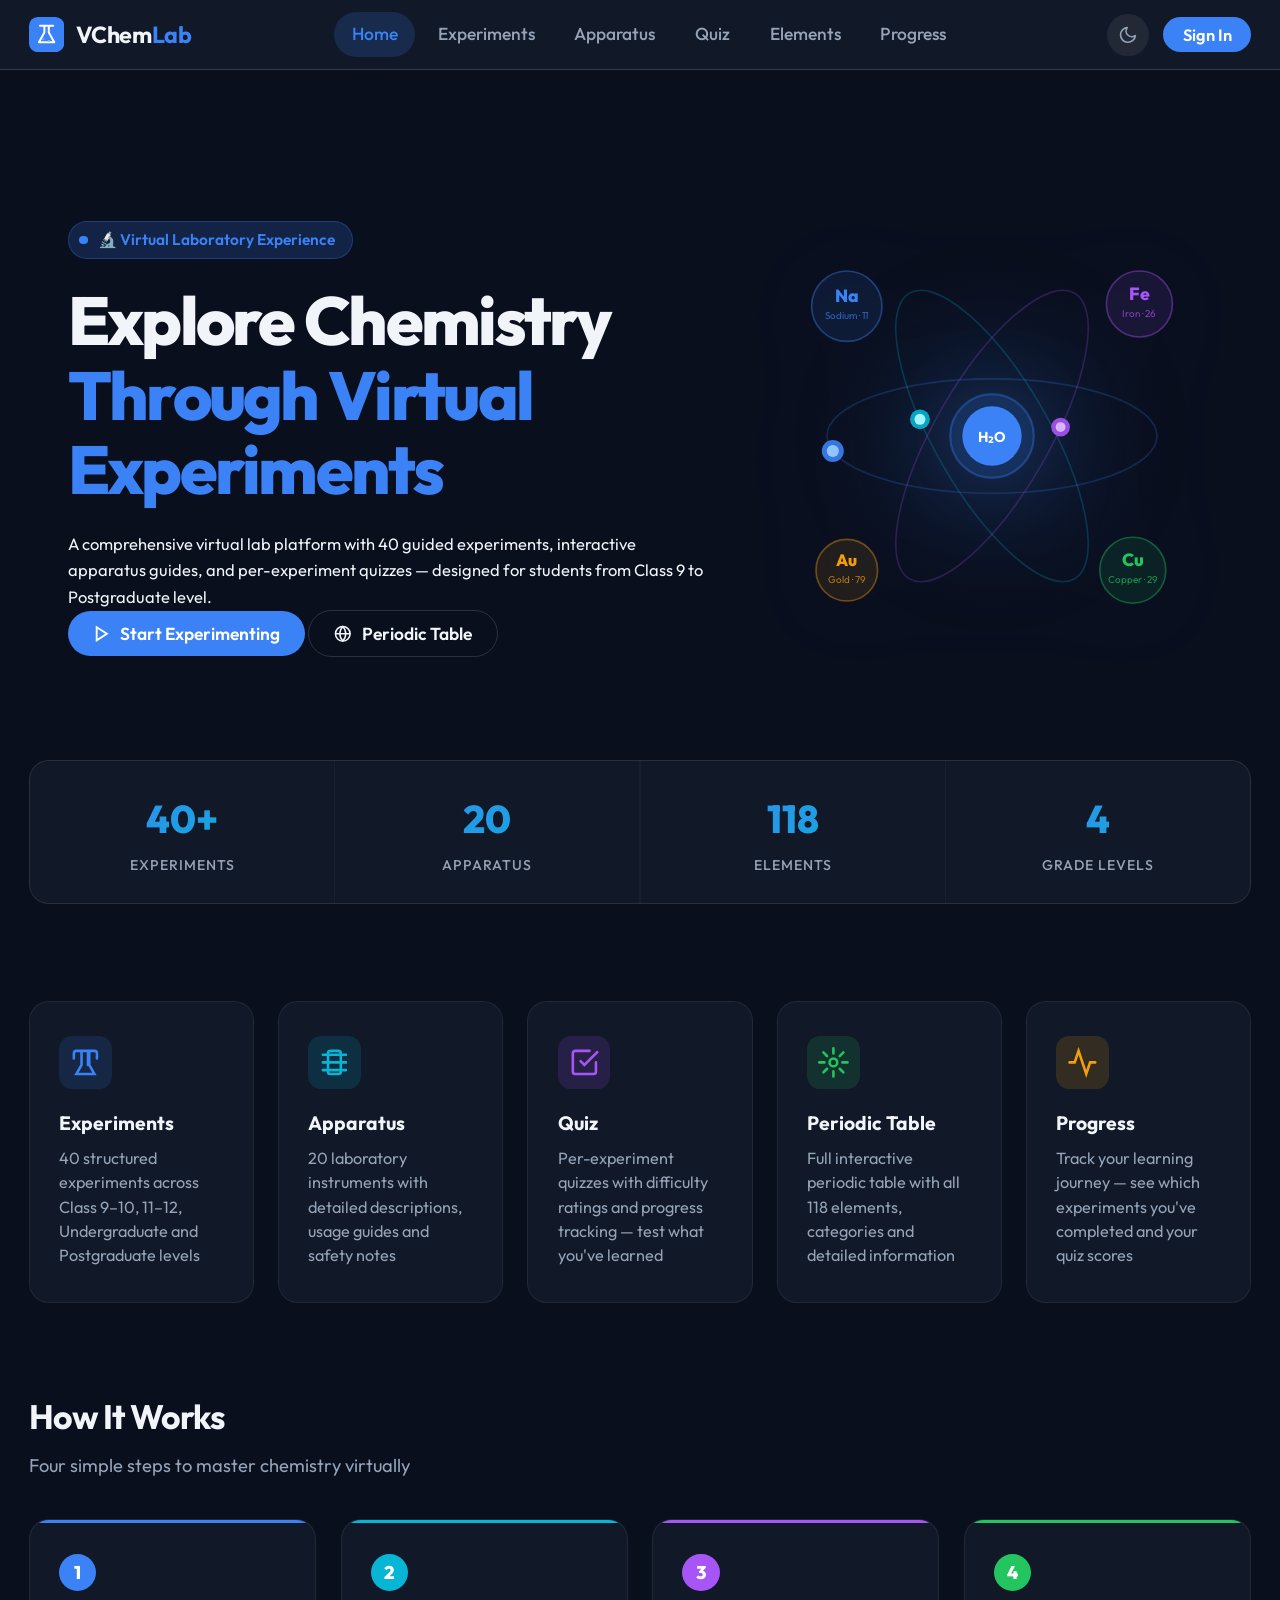
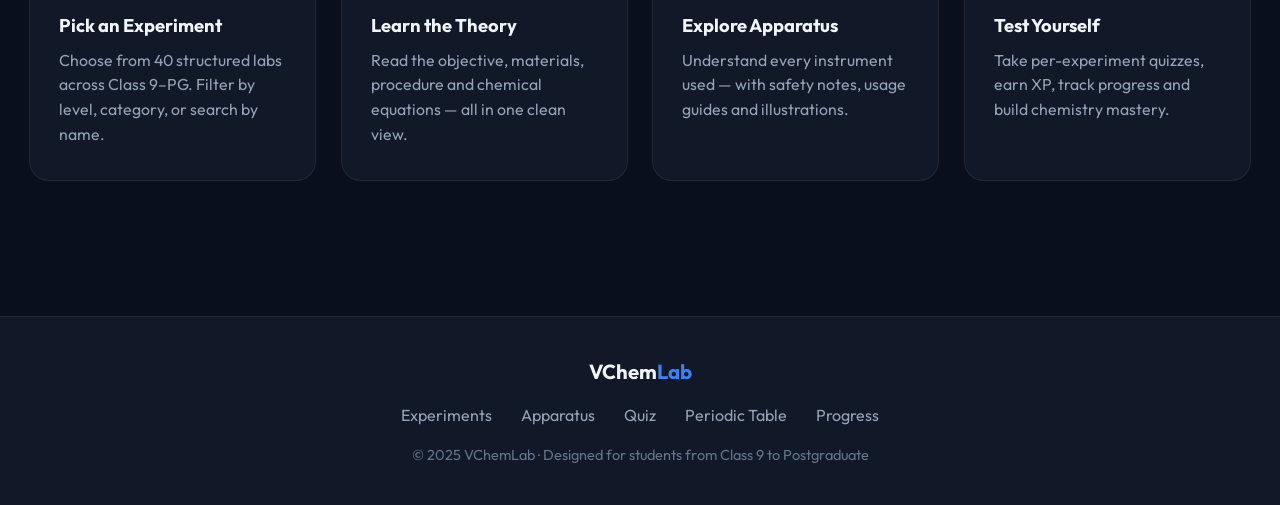
==== commit e186d1bf: "Redesign experiments and apparatus pages UI" ====
--- a/index.html
+++ b/index.html
@@ -228,29 +228,36 @@
 
 /* ─── PREMIUM EXPERIMENT CARD ─── */
 .exp-card{background:var(--bg-card);border:1px solid var(--border);border-radius:var(--radius-lg);cursor:pointer;transition:transform .35s cubic-bezier(.34,1.56,.64,1),box-shadow .3s ease,border-color .2s;position:relative;overflow:hidden;display:flex;flex-direction:column;transform-style:preserve-3d;will-change:transform}
-.exp-card:hover{border-color:var(--cat-color,var(--accent));transform:translateY(-7px) scale(1.015);box-shadow:0 22px 44px rgba(0,0,0,.3),0 0 0 1px var(--cat-color,var(--accent)),0 0 32px -8px var(--cat-color,var(--accent))}
+.exp-card:hover{border-color:var(--cat-color,var(--accent));box-shadow:0 22px 44px rgba(0,0,0,.3),0 0 0 1px var(--cat-color,var(--accent)),0 0 32px -8px var(--cat-color,var(--accent))}
 .exp-card.is-completed{border-color:rgba(34,197,94,.35)}
 .exp-card.is-completed:hover{border-color:#22c55e;box-shadow:0 22px 44px rgba(0,0,0,.3),0 0 0 1px #22c55e,0 0 32px -8px rgba(34,197,94,.6)}
 
 /* ─── CARD IMAGE SECTION ─── */
-.exp-card-img{position:relative;height:155px;overflow:hidden;border-radius:var(--radius-lg) var(--radius-lg) 0 0;flex-shrink:0}
+.exp-card-img{position:relative;height:165px;overflow:hidden;border-radius:var(--radius-lg) var(--radius-lg) 0 0;flex-shrink:0;display:flex;align-items:center;justify-content:center}
 .exp-card-img img{width:100%;height:100%;object-fit:cover;transition:transform .6s cubic-bezier(.25,.46,.45,.94);display:block}
 .exp-card:hover .exp-card-img img{transform:scale(1.09)}
-.exp-card-img-overlay{position:absolute;inset:0;background:linear-gradient(to bottom,rgba(0,0,0,.08) 0%,rgba(0,0,0,.22) 45%,rgba(0,0,0,.72) 100%);pointer-events:none}
-/* Colored tint from category */
-.exp-card-img-tint{position:absolute;inset:0;background:linear-gradient(135deg,var(--cat-color,var(--accent)) 0%,transparent 60%);opacity:.18;pointer-events:none;mix-blend-mode:screen}
+/* Real photo banner for experiment cards */
+.exp-card-photo{width:100%;height:100%;object-fit:cover;object-position:center;display:block;transition:transform .6s cubic-bezier(.25,.46,.45,.94);filter:brightness(.85) saturate(1.1)}
+.exp-card:hover .exp-card-photo{transform:scale(1.07);filter:brightness(.95) saturate(1.2)}
+/* SVG banner for experiment cards (legacy / fallback) */
+.exp-card-svg-banner{width:100%;height:100%;display:flex;align-items:center;justify-content:center;background:var(--exp-banner-bg,linear-gradient(135deg,#0f1729,#1a2235));position:relative}
+.exp-card-svg-banner svg{position:relative;z-index:1;transition:transform .5s cubic-bezier(.34,1.2,.64,1)}
+.exp-card:hover .exp-card-svg-banner svg{transform:scale(1.06) translateY(-4px)}
+.exp-banner-glow{position:absolute;bottom:-20px;left:50%;transform:translateX(-50%);width:60%;height:80px;border-radius:50%;background:var(--cat-color,var(--accent));opacity:.15;filter:blur(20px);pointer-events:none}
+.exp-card-img-overlay{position:absolute;inset:0;background:linear-gradient(to bottom,rgba(0,0,0,.04) 0%,rgba(0,0,0,.18) 45%,rgba(0,0,0,.7) 100%);pointer-events:none;z-index:2}
+.exp-card-img-tint{position:absolute;inset:0;background:linear-gradient(135deg,var(--cat-color,var(--accent)) 0%,transparent 60%);opacity:.12;pointer-events:none;mix-blend-mode:screen;z-index:3}
 /* Difficulty badge on image */
-.exp-img-diff{position:absolute;top:.7rem;left:.7rem;padding:.22rem .7rem;border-radius:var(--radius-pill);font-size:.7rem;font-weight:700;backdrop-filter:blur(10px);-webkit-backdrop-filter:blur(10px);letter-spacing:.03em}
+.exp-img-diff{position:absolute;top:.7rem;left:.7rem;padding:.22rem .7rem;border-radius:var(--radius-pill);font-size:.7rem;font-weight:700;backdrop-filter:blur(10px);-webkit-backdrop-filter:blur(10px);letter-spacing:.03em;z-index:10}
 .exp-img-diff.beginner{background:rgba(34,197,94,.22);color:#4ade80;border:1px solid rgba(34,197,94,.45)}
 .exp-img-diff.intermediate{background:rgba(245,158,11,.22);color:#fbbf24;border:1px solid rgba(245,158,11,.45)}
 .exp-img-diff.advanced{background:rgba(239,68,68,.22);color:#f87171;border:1px solid rgba(239,68,68,.45)}
 .exp-img-diff.expert{background:rgba(168,85,247,.22);color:#c084fc;border:1px solid rgba(168,85,247,.45)}
 /* Status icon on image */
-.exp-img-status{position:absolute;top:.7rem;right:.7rem;width:27px;height:27px;border-radius:50%;display:flex;align-items:center;justify-content:center;backdrop-filter:blur(10px);-webkit-backdrop-filter:blur(10px)}
+.exp-img-status{position:absolute;top:.7rem;right:.7rem;width:27px;height:27px;border-radius:50%;display:flex;align-items:center;justify-content:center;backdrop-filter:blur(10px);-webkit-backdrop-filter:blur(10px);z-index:10}
 .exp-img-status.done{background:rgba(34,197,94,.28);border:1px solid rgba(34,197,94,.55)}
 .exp-img-status.in-prog{background:rgba(6,182,212,.28);border:1px solid rgba(6,182,212,.55)}
 /* XP pill on image */
-.exp-img-xp{position:absolute;bottom:.7rem;right:.7rem;padding:.22rem .65rem;border-radius:var(--radius-pill);font-size:.7rem;font-weight:700;backdrop-filter:blur(10px);-webkit-backdrop-filter:blur(10px);background:rgba(59,130,246,.22);color:#93c5fd;border:1px solid rgba(59,130,246,.35);display:flex;align-items:center;gap:.3rem}
+.exp-img-xp{position:absolute;bottom:.7rem;right:.7rem;padding:.22rem .65rem;border-radius:var(--radius-pill);font-size:.7rem;font-weight:700;backdrop-filter:blur(10px);-webkit-backdrop-filter:blur(10px);background:rgba(59,130,246,.22);color:#93c5fd;border:1px solid rgba(59,130,246,.35);display:flex;align-items:center;gap:.3rem;z-index:10}
 
 /* ─── CARD BODY ─── */
 .exp-card-body{padding:1.15rem 1.3rem .75rem;flex:1}
@@ -297,55 +304,129 @@
 .back-btn{display:inline-flex;align-items:center;gap:.4rem;color:var(--text-soft);margin-bottom:1.5rem;font-size:.9rem;cursor:pointer;transition:color .2s}
 .back-btn:hover{color:var(--accent)}
 .back-btn svg{width:16px;height:16px}
-.detail-header{background:var(--bg-card);border:1px solid var(--border);border-radius:var(--radius-lg);padding:2rem;margin-bottom:1.5rem}
-.detail-badges{display:flex;gap:.6rem;flex-wrap:wrap;margin-bottom:1rem}
-.detail-title{font-size:clamp(1.5rem,3vw,2.1rem);font-weight:800;letter-spacing:-.03em;margin-bottom:.5rem}
-.detail-desc{color:var(--text-soft);font-size:.95rem;line-height:1.6;margin-bottom:1.25rem}
-.detail-meta{display:flex;gap:1.5rem;flex-wrap:wrap}
-.meta-item{display:flex;align-items:center;gap:.4rem;font-size:.85rem;color:var(--text-soft)}
-.meta-item svg{width:15px;height:15px;color:var(--accent)}
-.detail-section{background:var(--bg-card);border:1px solid var(--border);border-radius:var(--radius);padding:1.5rem;margin-bottom:1rem}
-.detail-section h3{font-size:.95rem;font-weight:700;text-transform:uppercase;letter-spacing:.08em;color:var(--accent);margin-bottom:1rem}
-.detail-section p{font-size:.9rem;color:var(--text-soft);line-height:1.7}
-.equation-box{background:var(--bg-card2);border:1px solid var(--border-s);border-radius:var(--radius);padding:.875rem 1.25rem;font-family:'Courier New',monospace;font-size:.95rem;color:var(--accent2);margin-top:.75rem}
-.materials-list,.procedure-list,.precautions-list{list-style:none;display:flex;flex-direction:column;gap:.5rem}
-.materials-list li{display:flex;align-items:center;gap:.6rem;font-size:.88rem;color:var(--text-soft)}
-.materials-list li::before{content:'';width:6px;height:6px;border-radius:50%;background:var(--accent);flex-shrink:0}
-.procedure-list li{display:flex;gap:.75rem;font-size:.88rem;color:var(--text-soft);line-height:1.6}
-.step-num{min-width:24px;height:24px;border-radius:50%;background:var(--accent-glow);color:var(--accent);font-size:.75rem;font-weight:700;display:flex;align-items:center;justify-content:center;flex-shrink:0;margin-top:.1rem}
-.precautions-list li{display:flex;align-items:flex-start;gap:.6rem;font-size:.88rem;color:var(--text-soft);line-height:1.6}
-.precautions-list li::before{content:'⚠';font-size:.75rem;margin-top:.1rem;flex-shrink:0}
 .apparatus-chips{display:flex;gap:.5rem;flex-wrap:wrap;margin-top:.75rem}
 .app-chip{background:var(--bg-card2);border:1px solid var(--border-s);border-radius:var(--radius-pill);padding:.3rem .85rem;font-size:.8rem;color:var(--accent2);cursor:pointer;transition:all .2s}
 .app-chip:hover{background:var(--accent-glow);border-color:var(--accent);color:var(--accent)}
-.video-section{background:var(--bg-card2);border:1px solid var(--border);border-radius:var(--radius);overflow:hidden;margin-bottom:1rem}
-.video-wrapper{position:relative;padding-bottom:56.25%;height:0;overflow:hidden}
+/* ─── VIDEO / DEMONSTRATIONS SECTION ─── */
+.video-section{background:var(--bg-card);border:1px solid var(--border);border-radius:var(--radius-lg);overflow:hidden;margin-bottom:1rem}
+.vs-header{display:flex;align-items:center;justify-content:space-between;gap:1rem;padding:1.1rem 1.5rem;border-bottom:1px solid var(--border);background:var(--bg-card2)}
+.vs-header-left{display:flex;align-items:center;gap:.9rem}
+.vs-icon{width:36px;height:36px;border-radius:8px;background:linear-gradient(135deg,#ef4444,#dc2626);display:flex;align-items:center;justify-content:center;flex-shrink:0}
+.vs-icon svg{width:16px;height:16px;fill:#fff}
+.vs-header-left h3{font-size:.95rem;font-weight:700;color:var(--text)}
+.vs-header-left p{font-size:.78rem;color:var(--text-muted);margin-top:.1rem}
+/* Embedded iframe wrapper */
+.video-wrapper{position:relative;padding-bottom:56.25%;height:0;overflow:hidden;border-bottom:1px solid var(--border)}
 .video-wrapper iframe{position:absolute;top:0;left:0;width:100%;height:100%;border:0}
-.video-fallback{display:flex;flex-direction:column;align-items:center;justify-content:center;padding:3rem 2rem;gap:1rem;text-align:center;background:var(--bg-card2)}
-.video-fallback p{color:var(--text-soft);font-size:.9rem}
-.take-quiz-bar{background:linear-gradient(135deg,var(--accent-glow),transparent);border:1px solid var(--accent);border-radius:var(--radius);padding:1.25rem 1.5rem;display:flex;align-items:center;justify-content:space-between;gap:1rem;flex-wrap:wrap;margin-bottom:1rem}
+/* Divider between embed and search */
+.vs-or{display:flex;align-items:center;gap:.75rem;padding:0 1.5rem;margin:.25rem 0}
+.vs-or::before,.vs-or::after{content:'';flex:1;height:1px;background:var(--border)}
+.vs-or span{font-size:.72rem;color:var(--text-muted);font-weight:600;text-transform:uppercase;letter-spacing:.08em;white-space:nowrap}
+/* YouTube search card */
+.vs-yt-wrap{padding:1.25rem 1.5rem 1.5rem}
+.vs-yt-card{display:flex;align-items:center;gap:1.25rem;padding:1.25rem 1.4rem;background:var(--bg-card2);border:1px solid var(--border);border-radius:var(--radius-lg);text-decoration:none;color:inherit;transition:all .3s cubic-bezier(.34,1.2,.64,1);position:relative;overflow:hidden}
+.vs-yt-card::before{content:'';position:absolute;inset:0;background:linear-gradient(135deg,rgba(239,68,68,.06) 0%,transparent 60%);opacity:0;transition:opacity .3s;pointer-events:none}
+.vs-yt-card:hover{border-color:rgba(239,68,68,.5);transform:translateY(-3px);box-shadow:0 12px 32px rgba(239,68,68,.15)}
+.vs-yt-card:hover::before{opacity:1}
+.vs-yt-card:hover .vs-yt-logo{transform:scale(1.08)}
+.vs-yt-card:hover .vs-yt-go{background:#ef4444;color:#fff;border-color:#ef4444}
+/* YouTube logo block */
+.vs-yt-logo{width:52px;height:52px;border-radius:12px;background:rgba(239,68,68,.12);border:1px solid rgba(239,68,68,.2);display:flex;align-items:center;justify-content:center;flex-shrink:0;transition:transform .3s cubic-bezier(.34,1.56,.64,1)}
+.vs-yt-logo svg{width:28px;height:28px}
+/* Text block */
+.vs-yt-text{flex:1;min-width:0}
+.vs-yt-text strong{display:block;font-size:.95rem;font-weight:700;color:var(--text);margin-bottom:.3rem}
+/* Fake search bar preview */
+.vs-yt-query{display:flex;align-items:center;gap:.5rem;background:var(--bg-input);border:1px solid var(--border-s);border-radius:var(--radius-pill);padding:.3rem .85rem;max-width:100%}
+.vs-yt-query svg{width:11px;height:11px;color:var(--text-muted);flex-shrink:0}
+.vs-yt-query span{font-size:.76rem;color:var(--text-muted);white-space:nowrap;overflow:hidden;text-overflow:ellipsis}
+/* Go arrow button */
+.vs-yt-go{width:36px;height:36px;border-radius:50%;border:1.5px solid var(--border-s);display:flex;align-items:center;justify-content:center;flex-shrink:0;transition:all .25s;color:var(--text-soft)}
+.vs-yt-go svg{width:15px;height:15px}
+/* Divider between embed and platform cards */
+.vs-or{display:flex;align-items:center;gap:.75rem;padding:0 1.5rem;margin:.25rem 0}
+.vs-or::before,.vs-or::after{content:'';flex:1;height:1px;background:var(--border)}
+.vs-or span{font-size:.72rem;color:var(--text-muted);font-weight:600;text-transform:uppercase;letter-spacing:.08em;white-space:nowrap}
+/* Detail section redesign */
+.detail-section{background:var(--bg-card);border:1px solid var(--border);border-radius:var(--radius-lg);padding:1.5rem 1.75rem;margin-bottom:1rem;position:relative}
+.detail-section::before{content:'';position:absolute;left:0;top:1rem;bottom:1rem;width:3px;background:var(--accent);border-radius:0 2px 2px 0;opacity:.6}
+.detail-section h3{font-size:.78rem;font-weight:700;text-transform:uppercase;letter-spacing:.12em;color:var(--accent);margin-bottom:.9rem;display:flex;align-items:center;gap:.5rem}
+.detail-section h3 svg{width:14px;height:14px;opacity:.7}
+.detail-section p{font-size:.9rem;color:var(--text-soft);line-height:1.75}
+/* Equation box */
+.equation-box{background:linear-gradient(135deg,var(--bg-card2),var(--bg-input));border:1px solid var(--border-s);border-left:3px solid var(--accent2);border-radius:var(--radius);padding:1rem 1.25rem;font-family:'Courier New',monospace;font-size:.93rem;color:var(--accent2);margin-top:.875rem;line-height:1.7}
+/* Materials list - grid */
+.materials-list{list-style:none;display:grid;grid-template-columns:repeat(auto-fill,minmax(220px,1fr));gap:.5rem}
+.materials-list li{display:flex;align-items:center;gap:.65rem;font-size:.87rem;color:var(--text-soft);background:var(--bg-card2);border:1px solid var(--border);padding:.5rem .75rem;border-radius:8px}
+.materials-list li::before{content:'';width:7px;height:7px;border-radius:50%;background:var(--accent2);flex-shrink:0}
+/* Procedure list */
+.procedure-list{list-style:none;display:flex;flex-direction:column;gap:.75rem}
+.procedure-list li{display:flex;gap:.9rem;font-size:.88rem;color:var(--text-soft);line-height:1.7;background:var(--bg-card2);border:1px solid var(--border);padding:.75rem 1rem;border-radius:8px}
+.step-num{min-width:26px;height:26px;border-radius:50%;background:var(--accent);color:#fff;font-size:.75rem;font-weight:700;display:flex;align-items:center;justify-content:center;flex-shrink:0;margin-top:.18rem}
+/* Precautions */
+.precautions-list{list-style:none;display:flex;flex-direction:column;gap:.5rem}
+.precautions-list li{display:flex;align-items:flex-start;gap:.7rem;font-size:.87rem;color:var(--text-soft);line-height:1.6;background:rgba(245,158,11,.06);border:1px solid rgba(245,158,11,.2);padding:.6rem .875rem;border-radius:8px}
+.precautions-list li::before{content:'';width:18px;height:18px;background:url("data:image/svg+xml,%3Csvg xmlns='http://www.w3.org/2000/svg' viewBox='0 0 24 24' fill='none' stroke='%23f59e0b' stroke-width='2' stroke-linecap='round'%3E%3Cpath d='M10.29 3.86L1.82 18a2 2 0 001.71 3h16.94a2 2 0 001.71-3L13.71 3.86a2 2 0 00-3.42 0z'/%3E%3Cline x1='12' y1='9' x2='12' y2='13'/%3E%3Cline x1='12' y1='17' x2='12.01' y2='17'/%3E%3C/svg%3E") center/contain no-repeat;flex-shrink:0;margin-top:.05rem;opacity:.8}
+/* Take quiz bar */
+.take-quiz-bar{background:linear-gradient(135deg,var(--accent-glow),rgba(6,182,212,.08));border:1px solid var(--accent);border-radius:var(--radius-lg);padding:1.25rem 1.5rem;display:flex;align-items:center;justify-content:space-between;gap:1rem;flex-wrap:wrap;margin-bottom:1rem}
 .take-quiz-bar .tqb-text h4{font-weight:700;margin-bottom:.2rem}
 .take-quiz-bar .tqb-text p{font-size:.85rem;color:var(--text-soft)}
+/* Detail header improvements */
+.detail-header{background:var(--bg-card);border:1px solid var(--border);border-radius:var(--radius-lg);padding:2rem;margin-bottom:1.25rem;position:relative;overflow:hidden}
+.detail-header::before{content:'';position:absolute;top:0;left:0;right:0;height:3px;background:linear-gradient(90deg,var(--accent),var(--accent2))}
+.detail-badges{display:flex;gap:.6rem;flex-wrap:wrap;margin-bottom:1rem}
+.detail-title{font-size:clamp(1.5rem,3vw,2.1rem);font-weight:800;letter-spacing:-.03em;margin-bottom:.5rem}
+.detail-desc{color:var(--text-soft);font-size:.95rem;line-height:1.65;margin-bottom:1.25rem}
+.detail-meta{display:flex;gap:1.25rem;flex-wrap:wrap}
+.meta-item{display:flex;align-items:center;gap:.45rem;font-size:.85rem;color:var(--text-soft);background:var(--bg-card2);border:1px solid var(--border);padding:.35rem .85rem;border-radius:var(--radius-pill)}
+.meta-item svg{width:14px;height:14px;color:var(--accent);flex-shrink:0}
 
 /* ─── APPARATUS PAGE ─── */
-.app-grid{display:grid;grid-template-columns:repeat(auto-fill,minmax(200px,1fr));gap:1.25rem}
-.app-card{background:var(--bg-card);border:1px solid var(--border);border-radius:var(--radius-lg);padding:1.5rem 1rem;cursor:pointer;transition:all .25s;text-align:center}
-.app-card:hover{border-color:var(--accent);transform:translateY(-3px);box-shadow:var(--shadow-sm)}
-.app-icon-wrap{width:80px;height:80px;margin:0 auto .875rem;display:flex;align-items:center;justify-content:center;background:var(--bg-card2);border-radius:var(--radius);border:1px solid var(--border)}
-.app-icon-wrap img{width:60px;height:60px;object-fit:contain}
-.app-icon-wrap svg{width:60px;height:60px}
-.app-card h3{font-size:.9rem;font-weight:700;margin-bottom:.3rem}
-.app-card p{font-size:.78rem;color:var(--text-soft)}
-.app-cat-tag{font-size:.72rem;font-weight:600;color:var(--accent2);text-transform:uppercase;letter-spacing:.06em;margin-top:.4rem}
+.app-grid{display:grid;grid-template-columns:repeat(auto-fill,minmax(210px,1fr));gap:1.4rem}
+/* Apparatus page hero */
+.app-page-hero{background:var(--bg-card);border:1px solid var(--border);border-radius:var(--radius-lg);padding:2rem 2rem 1.75rem;margin-bottom:2rem;position:relative;overflow:hidden}
+.app-page-hero::before{content:'';position:absolute;top:0;left:0;right:0;height:3px;background:linear-gradient(90deg,var(--accent2),var(--accent),#a855f7)}
+.app-page-hero h1{font-size:1.75rem;font-weight:800;letter-spacing:-.03em;margin-bottom:.3rem}
+.app-page-hero p{font-size:.9rem;color:var(--text-soft)}
+
+/* Apparatus card - full redesign */
+.app-card{background:var(--bg-card);border:1px solid var(--border);border-radius:var(--radius-lg);cursor:pointer;transition:all .3s cubic-bezier(.34,1.2,.64,1);overflow:hidden;display:flex;flex-direction:column;position:relative}
+.app-card::after{content:'';position:absolute;inset:0;border-radius:var(--radius-lg);border:2px solid transparent;transition:border-color .25s;pointer-events:none}
+.app-card:hover{transform:translateY(-6px) scale(1.015);box-shadow:0 20px 40px rgba(0,0,0,.25),0 0 0 1px var(--app-color,var(--accent));border-color:var(--app-color,var(--accent))}
+.app-card:hover .app-svg-wrap{background:var(--app-bg,var(--accent-glow))}
+.app-card:hover .app-svg-wrap svg{transform:scale(1.08)}
+
+/* SVG illustration area */
+.app-svg-wrap{height:160px;display:flex;align-items:center;justify-content:center;background:var(--bg-card2);border-bottom:1px solid var(--border);transition:background .3s;position:relative;overflow:hidden}
+.app-svg-wrap::before{content:'';position:absolute;bottom:0;left:0;right:0;height:40%;background:linear-gradient(to top,var(--bg-card),transparent);pointer-events:none}
+.app-svg-wrap svg{transition:transform .4s cubic-bezier(.34,1.56,.64,1);position:relative;z-index:1}
+
+/* Card body */
+.app-card-body{padding:1.1rem 1.2rem 1rem;flex:1;display:flex;flex-direction:column;gap:.35rem}
+.app-card-body h3{font-size:.95rem;font-weight:700;color:var(--text)}
+.app-card-body p{font-size:.78rem;color:var(--text-soft);line-height:1.5;display:-webkit-box;-webkit-line-clamp:2;-webkit-box-orient:vertical;overflow:hidden}
+.app-card-foot{padding:.65rem 1.2rem .9rem;display:flex;align-items:center;justify-content:space-between}
+.app-cat-tag{font-size:.69rem;font-weight:700;color:var(--app-color,var(--accent2));text-transform:uppercase;letter-spacing:.08em;background:var(--app-bg,rgba(6,182,212,.1));padding:.2rem .6rem;border-radius:var(--radius-pill);border:1px solid var(--app-color,rgba(6,182,212,.3))}
+.app-arrow{width:22px;height:22px;border-radius:50%;background:var(--border);display:flex;align-items:center;justify-content:center;transition:all .2s}
+.app-card:hover .app-arrow{background:var(--app-color,var(--accent));color:#fff}
+.app-arrow svg{width:10px;height:10px}
 
 /* ─── APPARATUS MODAL ─── */
-.modal-overlay{position:fixed;inset:0;background:rgba(0,0,0,.7);z-index:2000;display:flex;align-items:center;justify-content:center;padding:1.5rem;opacity:0;pointer-events:none;transition:opacity .25s}
+.modal-overlay{position:fixed;inset:0;background:rgba(0,0,0,.75);backdrop-filter:blur(8px);-webkit-backdrop-filter:blur(8px);z-index:2000;display:flex;align-items:center;justify-content:center;padding:1.5rem;opacity:0;pointer-events:none;transition:opacity .3s}
 .modal-overlay.open{opacity:1;pointer-events:all}
-.modal-box{background:var(--bg-card);border:1px solid var(--border-s);border-radius:var(--radius-lg);max-width:680px;width:100%;max-height:90vh;overflow-y:auto;position:relative;transform:translateY(20px);transition:transform .25s}
-.modal-overlay.open .modal-box{transform:translateY(0)}
-.modal-close{position:absolute;top:1rem;right:1rem;width:32px;height:32px;border-radius:50%;background:var(--border);display:flex;align-items:center;justify-content:center;cursor:pointer;color:var(--text-soft);transition:all .2s;border:none}
-.modal-close:hover{background:var(--border-s);color:var(--text)}
+.modal-box{background:var(--bg-card);border:1px solid var(--border-s);border-radius:var(--radius-lg);max-width:700px;width:100%;max-height:90vh;overflow-y:auto;position:relative;transform:translateY(28px) scale(.97);transition:transform .35s cubic-bezier(.34,1.2,.64,1),opacity .3s;box-shadow:0 32px 64px rgba(0,0,0,.4)}
+.modal-overlay.open .modal-box{transform:translateY(0) scale(1)}
+.modal-close{position:absolute;top:1rem;right:1rem;width:34px;height:34px;border-radius:50%;background:var(--border);display:flex;align-items:center;justify-content:center;cursor:pointer;color:var(--text-soft);transition:all .2s;border:none;z-index:10}
+.modal-close:hover{background:var(--border-s);color:var(--text);transform:rotate(90deg)}
 .modal-close svg{width:16px;height:16px}
+/* Modal hero banner with SVG */
+.modal-hero-banner{height:200px;display:flex;align-items:center;justify-content:center;background:linear-gradient(135deg,var(--bg-card2),var(--bg-input));border-bottom:1px solid var(--border);position:relative;overflow:hidden;border-radius:var(--radius-lg) var(--radius-lg) 0 0}
+.modal-hero-banner::before{content:'';position:absolute;inset:0;background:radial-gradient(circle at 50% 100%,var(--accent-glow) 0%,transparent 65%)}
+.modal-hero-banner svg{position:relative;z-index:1;filter:drop-shadow(0 8px 24px rgba(59,130,246,.2))}
+.modal-hero-cat{position:absolute;top:1rem;left:1rem;font-size:.7rem;font-weight:700;text-transform:uppercase;letter-spacing:.1em;color:var(--accent2);background:var(--bg-card);border:1px solid var(--border-s);padding:.25rem .7rem;border-radius:var(--radius-pill)}
+.modal-title-row{padding:1.5rem 2rem 0}
+.modal-title-row h2{font-size:1.65rem;font-weight:800;letter-spacing:-.03em;margin-bottom:.35rem}
+.modal-title-row p{font-size:.9rem;color:var(--text-soft);line-height:1.65}
 .modal-header{display:flex;gap:1.5rem;padding:2rem 2rem 1.5rem;align-items:flex-start}
 .modal-icon{width:90px;height:90px;min-width:90px;background:var(--bg-card2);border:1px solid var(--border);border-radius:var(--radius);display:flex;align-items:center;justify-content:center}
 .modal-icon img{width:70px;height:70px;object-fit:contain}
@@ -354,12 +435,13 @@
 .modal-title-area .cat{font-size:.75rem;font-weight:600;text-transform:uppercase;letter-spacing:.1em;color:var(--accent2);margin-bottom:.35rem}
 .modal-title-area h2{font-size:1.5rem;font-weight:800;margin-bottom:.4rem}
 .modal-title-area p{font-size:.88rem;color:var(--text-soft);line-height:1.6}
-.modal-body{padding:0 2rem 2rem}
-.modal-section{margin-top:1.25rem}
-.modal-section h4{font-size:.82rem;font-weight:700;text-transform:uppercase;letter-spacing:.1em;color:var(--accent);margin-bottom:.6rem}
-.modal-list{list-style:none;display:flex;flex-direction:column;gap:.4rem}
-.modal-list li{font-size:.87rem;color:var(--text-soft);display:flex;align-items:flex-start;gap:.5rem;line-height:1.5}
-.modal-list li::before{content:'→';color:var(--accent);flex-shrink:0}
+.modal-body{padding:1.5rem 2rem 2rem}
+.modal-section{margin-bottom:1.25rem;background:var(--bg-card2);border:1px solid var(--border);border-radius:var(--radius);padding:1.1rem 1.25rem}
+.modal-section h4{font-size:.78rem;font-weight:700;text-transform:uppercase;letter-spacing:.12em;color:var(--accent);margin-bottom:.75rem;display:flex;align-items:center;gap:.4rem}
+.modal-section h4::before{content:'';width:3px;height:12px;background:var(--accent);border-radius:2px;display:inline-block}
+.modal-list{list-style:none;display:flex;flex-direction:column;gap:.5rem}
+.modal-list li{font-size:.87rem;color:var(--text-soft);display:flex;align-items:flex-start;gap:.6rem;line-height:1.6}
+.modal-list li::before{content:'';width:6px;height:6px;border-radius:50%;background:var(--accent);flex-shrink:0;margin-top:.45rem}
 
 /* ─── QUIZ PAGE ─── */
 .quiz-cat-grid{display:grid;grid-template-columns:repeat(auto-fill,minmax(300px,1fr));gap:1.25rem;margin-top:1.5rem}
@@ -548,13 +630,21 @@
   .quiz-cat-grid{grid-template-columns:1fr}
   .profile-stats{grid-template-columns:1fr}
   .modal-header{flex-direction:column}
+
+  .materials-list{grid-template-columns:1fr}
 }
 @media(max-width:540px){
   .page{padding:1.5rem 1rem}
   .hero{padding:2.5rem .5rem 2rem}
   .hero h1{font-size:1.9rem}
   .feature-grid{grid-template-columns:1fr 1fr}
-}
+  .detail-header{padding:1.5rem}
+}
+/* Light mode overrides */
+[data-theme="light"] .exp-card-svg-banner{filter:brightness(1.15) contrast(.9)}
+[data-theme="light"] .app-svg-wrap{background:#f1f5f9}
+[data-theme="light"] .modal-hero-banner{background:linear-gradient(135deg,#f1f5f9,#e2e8f0)}
+[data-theme="light"] .vs-card:hover{box-shadow:0 6px 20px rgba(0,0,0,.08)}
 </style>
 </head>
 <body>
@@ -824,8 +914,10 @@
 </div>
 
 <div id="page-apparatus" class="page">
-  <div class="sec-title">Laboratory Apparatus</div>
-  <div class="sec-sub">Click any instrument to see detailed information, usage guide and safety notes.</div>
+  <div class="app-page-hero">
+    <h1>Laboratory Apparatus</h1>
+    <p>20 essential lab instruments — click any to see usage guide, safety notes and related experiments.</p>
+  </div>
   <div class="app-grid" id="apparatusGrid"></div>
 </div>
 
@@ -2030,39 +2122,29 @@
   renderExperiments();
 }
 
-// ─── EXPERIMENT IMAGE MAPPING ───
-const _expImgPool = [
-  'https://images.unsplash.com/photo-1532187863486-abf9dbad1b69?w=600&q=75&auto=format&fit=crop', // colorful test tubes
-  'https://images.unsplash.com/photo-1576091160550-2173dba999ef?w=600&q=75&auto=format&fit=crop', // lab beakers blue
-  'https://images.unsplash.com/photo-1582560475093-ba66accbc424?w=600&q=75&auto=format&fit=crop', // chemistry lab bench
-  'https://images.unsplash.com/photo-1518562180175-34a163b1a9a6?w=600&q=75&auto=format&fit=crop', // purple molecular
-  'https://images.unsplash.com/photo-1532619187608-e5375cab36aa?w=600&q=75&auto=format&fit=crop', // periodic elements glow
-  'https://images.unsplash.com/photo-1497366754035-f200968a6e72?w=600&q=75&auto=format&fit=crop', // clean lab
-  'https://images.unsplash.com/photo-1607326957431-29d25d2b386f?w=600&q=75&auto=format&fit=crop', // blue crystals
-  'https://images.unsplash.com/photo-1607326957431-29d25d2b386f?w=600&q=75&auto=format&fit=crop', // crystals
-  'https://images.unsplash.com/photo-1518884053295-c09b5b5a0571?w=600&q=75&auto=format&fit=crop', // science dark
-  'https://images.unsplash.com/photo-1554475901-4538ddfbccc2?w=600&q=75&auto=format&fit=crop', // organic chemistry
-  'https://images.unsplash.com/photo-1620574387735-3624d75b2dbc?w=600&q=75&auto=format&fit=crop', // pipette drop
-  'https://images.unsplash.com/photo-1474631245212-32dc3c8310c6?w=600&q=75&auto=format&fit=crop', // reaction colorful
-];
-// Per-experiment specific overrides
-const _expImgOverride = {
-  'c9-1':'https://images.unsplash.com/photo-1532187863486-abf9dbad1b69?w=600&q=75&auto=format&fit=crop',
-  'c9-2':'https://images.unsplash.com/photo-1620574387735-3624d75b2dbc?w=600&q=75&auto=format&fit=crop',
-  'c9-3':'https://images.unsplash.com/photo-1576091160550-2173dba999ef?w=600&q=75&auto=format&fit=crop',
-  'c9-4':'https://images.unsplash.com/photo-1474631245212-32dc3c8310c6?w=600&q=75&auto=format&fit=crop',
-  'c9-5':'https://images.unsplash.com/photo-1554475901-4538ddfbccc2?w=600&q=75&auto=format&fit=crop',
-  'c9-6':'https://images.unsplash.com/photo-1607326957431-29d25d2b386f?w=600&q=75&auto=format&fit=crop',
-  'c9-7':'https://images.unsplash.com/photo-1582560475093-ba66accbc424?w=600&q=75&auto=format&fit=crop',
-  'c9-8':'https://images.unsplash.com/photo-1518562180175-34a163b1a9a6?w=600&q=75&auto=format&fit=crop',
-  'c9-9':'https://images.unsplash.com/photo-1532187863486-abf9dbad1b69?w=600&q=75&auto=format&fit=crop',
-  'c9-10':'https://images.unsplash.com/photo-1497366754035-f200968a6e72?w=600&q=75&auto=format&fit=crop',
+// ─── CATEGORY SVG BANNERS ─── (one consistent banner per class level)
+const _catBanners = {
+  // Class 9-10: colorful test tubes in rack — quintessential basic chemistry
+  'class9':  { photo: 'https://images.unsplash.com/photo-1532187863486-abf9dbad1b69?w=620&h=170&fit=crop&crop=center&q=85' },
+  // Class 11-12: chemistry beakers & flasks on lab bench — physical chemistry feel
+  'class11': { photo: 'https://images.unsplash.com/photo-1554475901-4538ddfbccc2?w=620&h=170&fit=crop&crop=center&q=85' },
+  // UG: erlenmeyer flask with blue solution, blurred lab background — organic chem
+  'ug':      { photo: 'https://images.unsplash.com/photo-1635070041078-e363dbe005cb?w=620&h=170&fit=crop&crop=center&q=85' },
+  // PG: precision analytical instruments — advanced/research lab
+  'pg':      { photo: 'https://images.unsplash.com/photo-1628863353691-0071c8c1874c?w=620&h=170&fit=crop&crop=center&q=85' }
 };
-function _getExpImg(id) {
-  if (_expImgOverride[id]) return _expImgOverride[id];
-  // deterministic fallback from pool
-  const hash = id.split('').reduce((a,c) => a + c.charCodeAt(0), 0);
-  return _expImgPool[hash % _expImgPool.length];
+
+// Map category IDs to banner keys
+function _getCatBannerKey(catId) {
+  if (catId === 'class9' || catId === 'class10') return 'class9';
+  if (catId === 'class11' || catId === 'class12') return 'class11';
+  if (catId === 'ug') return 'ug';
+  if (catId === 'pg') return 'pg';
+  return 'class9';
+}
+function _getExpBanner(catId) {
+  const key = _getCatBannerKey(catId);
+  return _catBanners[key] || _catBanners['class9'];
 }
 
 function renderExperiments() {
@@ -2115,7 +2197,7 @@
       const progressPct = [0, 33, 66, 100][level] || 0;
       const statusLabel = ['Not started','In progress','Quiz attempted','Completed'][level];
       const statusClass = isCompleted ? 's-completed' : isStarted ? 's-in-prog' : '';
-      const imgUrl = _getExpImg(exp.id);
+      const banner = _getExpBanner(cat.id);
       const btnClass = isCompleted ? 'review' : isStarted ? 'resume' : '';
       const btnLabel = isCompleted ? 'Review' : isStarted ? 'Continue' : 'Start';
 
@@ -2134,7 +2216,8 @@
       html += `<div class="exp-card${isCompleted?' is-completed':''}" style="--cat-color:${cat.catColor}" onclick="openExperiment('${exp.id}')" data-id="${exp.id}">
 
         <div class="exp-card-img">
-          <img src="${imgUrl}" alt="${exp.title}" loading="lazy" onerror="this.src='https://images.unsplash.com/photo-1532187863486-abf9dbad1b69?w=600&q=75'">
+          <img class="exp-card-photo" src="${banner.photo}" alt="${exp.title}" loading="lazy" onerror="this.style.display='none';this.nextElementSibling.style.display='flex'">
+          <div class="exp-card-svg-banner exp-card-photo-fallback" style="display:none;background:linear-gradient(135deg,#0b1a12,#111827)"></div>
           <div class="exp-card-img-overlay"></div>
           <div class="exp-card-img-tint"></div>
           <span class="exp-img-diff ${exp.difficulty}">${exp.difficulty.charAt(0).toUpperCase()+exp.difficulty.slice(1)}</span>
@@ -2183,23 +2266,54 @@
 }
 
 // ─── 3D TILT EFFECT ───
+// Uses offsetX/Y (relative to element, unaffected by body zoom/scroll)
+// so coordinates are always accurate regardless of page zoom or scroll position.
 function _initCardTilt() {
-  const TILT = 8; // max degrees
+  const TILT = 10;
   document.querySelectorAll('.exp-card[data-id]').forEach(card => {
+    let active = false;
+    let rafId  = null;
+    let curRotX = 0, curRotY = 0;
+    let targetRotX = 0, targetRotY = 0;
+
+    function lerp(a, b, t) { return a + (b - a) * t; }
+
+    function animate() {
+      if (!active) return;
+      curRotX = lerp(curRotX, targetRotX, 0.18);
+      curRotY = lerp(curRotY, targetRotY, 0.18);
+      card.style.transform =
+        `perspective(1000px) rotateX(${curRotX.toFixed(3)}deg) rotateY(${curRotY.toFixed(3)}deg) translateY(-8px) scale(1.018)`;
+      rafId = requestAnimationFrame(animate);
+    }
+
+    card.addEventListener('mouseenter', function(e) {
+      active = true;
+      // Reset smoothly from zero
+      curRotX = 0; curRotY = 0;
+      card.style.transition = 'box-shadow .3s ease, border-color .2s';
+      rafId = requestAnimationFrame(animate);
+    });
+
     card.addEventListener('mousemove', function(e) {
-      const rect = this.getBoundingClientRect();
-      const cx = rect.left + rect.width / 2;
-      const cy = rect.top + rect.height / 2;
-      const dx = (e.clientX - cx) / (rect.width / 2);
-      const dy = (e.clientY - cy) / (rect.height / 2);
-      const rotX = -dy * TILT;
-      const rotY = dx * TILT;
-      this.style.transition = 'box-shadow .3s ease, border-color .2s';
-      this.style.transform = `perspective(900px) rotateX(${rotX}deg) rotateY(${rotY}deg) translateY(-7px) scale(1.015)`;
+      if (!active) return;
+      // offsetX/Y are relative to the element itself — immune to body zoom and scroll
+      const hw = this.offsetWidth  / 2;
+      const hh = this.offsetHeight / 2;
+      const dx = Math.max(-1, Math.min(1, (e.offsetX - hw) / hw));
+      const dy = Math.max(-1, Math.min(1, (e.offsetY - hh) / hh));
+      targetRotX = -dy * TILT;
+      targetRotY =  dx * TILT;
     });
+
     card.addEventListener('mouseleave', function() {
-      this.style.transition = 'transform .45s cubic-bezier(.34,1.56,.64,1), box-shadow .3s ease, border-color .2s';
-      this.style.transform = '';
+      active = false;
+      targetRotX = 0; targetRotY = 0;
+      if (rafId) { cancelAnimationFrame(rafId); rafId = null; }
+      card.style.transition = 'transform .5s cubic-bezier(.25,.46,.45,.94), box-shadow .3s ease, border-color .2s';
+      card.style.transform  = '';
+      // Reset internal state after transition
+      setTimeout(() => { curRotX = 0; curRotY = 0; }, 520);
     });
   });
 }
@@ -2210,30 +2324,55 @@
   currentExp = exp;
   setExpProgress(expId, 1);
 
+  // ── YouTube search query ──
+  const ytQuery = encodeURIComponent(exp.title + ' chemistry experiment');
+
   const hasVideo = exp.videoId && exp.videoId.length > 0;
-  const videoHTML = hasVideo
-    ? `<div class="video-section">
-        <div style="padding:.875rem 1.25rem;border-bottom:1px solid var(--border);font-size:.85rem;font-weight:600;color:var(--text-soft)">Video Demonstration</div>
-        <div class="video-wrapper">
-          <iframe src="https://www.youtube-nocookie.com/embed/${exp.videoId}?rel=0&modestbranding=1"
-            allow="accelerometer; autoplay; clipboard-write; encrypted-media; gyroscope; picture-in-picture"
-            allowfullscreen loading="lazy" title="${exp.title} demonstration"
-            onerror="this.parentElement.innerHTML='<div class=video-fallback><p>Video unavailable in embedded mode.</p><a class=btn btn-outline style=display:inline-flex href=https://www.youtube.com/watch?v=${exp.videoId} target=_blank rel=noopener>Watch on YouTube</a></div>'">
-          </iframe>
+  const videoHTML = `<div class="video-section">
+    <div class="vs-header">
+      <div class="vs-header-left">
+        <div class="vs-icon">
+          <svg viewBox="0 0 24 24" xmlns="http://www.w3.org/2000/svg"><path d="M8 5v14l11-7z"/></svg>
         </div>
-      </div>`
-    : `<div class="video-section">
-        <div class="video-fallback">
-          <svg width="40" height="40" viewBox="0 0 24 24" fill="none" stroke="var(--text-muted)" stroke-width="1.5"><circle cx="12" cy="12" r="10"/><path d="M10 8l6 4-6 4V8z"/></svg>
-          <p>Search for "<strong>${exp.title}</strong>" on YouTube or NCERT's official channel for video demonstrations.</p>
-          <a class="btn btn-outline btn-sm" href="https://www.youtube.com/results?search_query=${encodeURIComponent(exp.title+' chemistry experiment NCERT')}" target="_blank" rel="noopener">Search YouTube</a>
+        <div>
+          <h3>Watch Demonstration</h3>
+          <p>${exp.title}</p>
         </div>
-      </div>`;
+      </div>
+    </div>
+    ${hasVideo ? `
+    <div class="video-wrapper">
+      <iframe src="https://www.youtube-nocookie.com/embed/${exp.videoId}?rel=0&modestbranding=1"
+        allow="accelerometer; autoplay; clipboard-write; encrypted-media; gyroscope; picture-in-picture"
+        allowfullscreen loading="lazy" title="${exp.title} demonstration"></iframe>
+    </div>
+    <div class="vs-or"><span>or search for more</span></div>` : ''}
+    <div class="vs-yt-wrap">
+      <a class="vs-yt-card" href="https://www.youtube.com/results?search_query=${ytQuery}" target="_blank" rel="noopener">
+        <div class="vs-yt-logo">
+          <svg viewBox="0 0 24 24" fill="#ef4444" xmlns="http://www.w3.org/2000/svg"><path d="M22.54 6.42a2.78 2.78 0 00-1.95-1.96C18.88 4 12 4 12 4s-6.88 0-8.59.46A2.78 2.78 0 001.46 6.42 29 29 0 001 12a29 29 0 00.46 5.58 2.78 2.78 0 001.95 1.95C5.12 20 12 20 12 20s6.88 0 8.59-.47a2.78 2.78 0 001.95-1.95A29 29 0 0023 12a29 29 0 00-.46-5.58z"/><polygon points="9.75 15.02 15.5 12 9.75 8.98 9.75 15.02" fill="#fff"/></svg>
+        </div>
+        <div class="vs-yt-text">
+          <strong>Watch on YouTube</strong>
+          <div class="vs-yt-query">
+            <svg viewBox="0 0 24 24" fill="none" stroke="currentColor" stroke-width="2" stroke-linecap="round"><circle cx="11" cy="11" r="8"/><path d="m21 21-4.35-4.35"/></svg>
+            <span>${exp.title} chemistry experiment</span>
+          </div>
+        </div>
+        <div class="vs-yt-go">
+          <svg viewBox="0 0 24 24" fill="none" stroke="currentColor" stroke-width="2.5" stroke-linecap="round" stroke-linejoin="round"><path d="M5 12h14M12 5l7 7-7 7"/></svg>
+        </div>
+      </a>
+    </div>
+  </div>`;
 
   const appChips = exp.apparatus.map(appId => {
     const app = apparatusData.find(a => a.id === appId);
     return app ? `<span class="app-chip" onclick="openApparatusModal('${appId}')">${app.name}</span>` : '';
   }).join('');
+
+  // Section icon helper
+  const si = (path) => `<svg viewBox="0 0 24 24" fill="none" stroke="currentColor" stroke-width="2" stroke-linecap="round" stroke-linejoin="round">${path}</svg>`;
 
   document.getElementById('expDetailContent').innerHTML = `
     <div class="detail-header">
@@ -2244,31 +2383,47 @@
       <div class="detail-title">${exp.title}</div>
       <div class="detail-desc">${exp.desc}</div>
       <div class="detail-meta">
-        <span class="meta-item"><svg viewBox="0 0 24 24" fill="none" stroke="currentColor" stroke-width="2" stroke-linecap="round"><circle cx="12" cy="12" r="10"/><path d="M12 6v6l4 2"/></svg>${exp.duration}</span>
-        <span class="meta-item"><svg viewBox="0 0 24 24" fill="none" stroke="currentColor" stroke-width="2" stroke-linecap="round"><path d="M12 22s8-4 8-10V5l-8-3-8 3v7c0 6 8 10 8 10z"/></svg>${exp.difficulty.charAt(0).toUpperCase()+exp.difficulty.slice(1)} level</span>
+        <span class="meta-item">${si('<circle cx="12" cy="12" r="10"/><path d="M12 6v6l4 2"/>')} ${exp.duration}</span>
+        <span class="meta-item">${si('<path d="M12 22s8-4 8-10V5l-8-3-8 3v7c0 6 8 10 8 10z"/>')} ${exp.difficulty.charAt(0).toUpperCase()+exp.difficulty.slice(1)} level</span>
+        <span class="meta-item">${si('<path d="M9 3H5a2 2 0 0 0-2 2v4m6-6h10a2 2 0 0 1 2 2v4M9 3v11l-4 7h14l-4-7V3"/>')} ${exp.apparatus.length} apparatus</span>
       </div>
     </div>
     <div class="take-quiz-bar">
-      <div class="tqb-text"><h4>Test Your Understanding</h4><p>After reading, take the quiz for this experiment</p></div>
-      <button class="btn btn-primary btn-sm" onclick="startQuizForExp('${exp.id}')">Take Quiz</button>
-    </div>
-    <div class="detail-section"><h3>Aim</h3><p>${exp.aim}</p></div>
-    <div class="detail-section"><h3>Theory</h3><p>${exp.theory}</p>
+      <div class="tqb-text"><h4>Test Your Understanding</h4><p>Take the quiz after reading to earn +${exp.xp} XP</p></div>
+      <button class="btn btn-primary btn-sm" onclick="startQuizForExp('${exp.id}')">Take Quiz →</button>
+    </div>
+    <div class="detail-section">
+      <h3>${si('<path d="M22 11.08V12a10 10 0 1 1-5.93-9.14"/><polyline points="22 4 12 14.01 9 11.01"/>')} Aim</h3>
+      <p>${exp.aim}</p>
+    </div>
+    <div class="detail-section">
+      <h3>${si('<path d="M2 3h6a4 4 0 014 4v14a3 3 0 00-3-3H2z"/><path d="M22 3h-6a4 4 0 00-4 4v14a3 3 0 013-3h7z"/>')} Theory</h3>
+      <p>${exp.theory}</p>
       ${exp.equation ? `<div class="equation-box">${exp.equation}</div>` : ''}
     </div>
-    <div class="detail-section"><h3>Required Apparatus</h3>
-      <p style="font-size:.84rem;color:var(--text-muted);margin-bottom:.5rem">Click an apparatus name to see full details</p>
+    <div class="detail-section">
+      <h3>${si('<path d="M9 3H5a2 2 0 0 0-2 2v4m6-6h10a2 2 0 0 1 2 2v4M9 3v11l-4 7h14l-4-7V3"/>')} Required Apparatus</h3>
+      <p style="font-size:.82rem;color:var(--text-muted);margin-bottom:.65rem">Click any item to see full details and safety notes</p>
       <div class="apparatus-chips">${appChips}</div>
     </div>
-    <div class="detail-section"><h3>Materials Required</h3>
+    <div class="detail-section">
+      <h3>${si('<path d="M9 12l2 2 4-4m6 2a9 9 0 11-18 0 9 9 0 0118 0z"/>')} Materials Required</h3>
       <ul class="materials-list">${exp.materials.map(m=>`<li>${m}</li>`).join('')}</ul>
     </div>
-    <div class="detail-section"><h3>Procedure</h3>
+    <div class="detail-section">
+      <h3>${si('<path d="M8 6h13M8 12h13M8 18h13M3 6h.01M3 12h.01M3 18h.01"/>')} Procedure</h3>
       <ul class="procedure-list">${exp.procedure.map((s,i)=>`<li><span class="step-num">${i+1}</span><span>${s}</span></li>`).join('')}</ul>
     </div>
-    <div class="detail-section"><h3>Observations</h3><p>${exp.observations}</p></div>
-    <div class="detail-section"><h3>Result</h3><p>${exp.result}</p></div>
-    <div class="detail-section"><h3>Precautions</h3>
+    <div class="detail-section">
+      <h3>${si('<path d="M1 12s4-8 11-8 11 8 11 8-4 8-11 8-11-8-11-8z"/><circle cx="12" cy="12" r="3"/>')} Observations</h3>
+      <p>${exp.observations}</p>
+    </div>
+    <div class="detail-section">
+      <h3>${si('<polyline points="9 11 12 14 22 4"/><path d="M21 12v7a2 2 0 01-2 2H5a2 2 0 01-2-2V5a2 2 0 012-2h11"/>')} Result</h3>
+      <p>${exp.result}</p>
+    </div>
+    <div class="detail-section">
+      <h3>${si('<path d="M10.29 3.86L1.82 18a2 2 0 001.71 3h16.94a2 2 0 001.71-3L13.71 3.86a2 2 0 00-3.42 0z"/><line x1="12" y1="9" x2="12" y2="13"/><line x1="12" y1="17" x2="12.01" y2="17"/>')} Precautions</h3>
       <ul class="precautions-list">${exp.precautions.map(p=>`<li>${p}</li>`).join('')}</ul>
     </div>
     ${videoHTML}`;
@@ -2277,34 +2432,280 @@
 }
 
 // ============================================================
+// APPARATUS SVG ILLUSTRATIONS
+// ============================================================
+const apparatusSVGs = {
+  'beaker': `<svg width="100" height="120" viewBox="0 0 100 120" fill="none" xmlns="http://www.w3.org/2000/svg">
+    <path d="M22 18 L18 100 L82 100 L78 18 Z" stroke="#06b6d4" stroke-width="2.5" fill="rgba(6,182,212,.08)" stroke-linejoin="round"/>
+    <line x1="22" y1="18" x2="78" y2="18" stroke="#06b6d4" stroke-width="2.5"/>
+    <path d="M78 24 L83 20" stroke="#06b6d4" stroke-width="2" stroke-linecap="round"/>
+    <path d="M20 72 L18 100 L82 100 L80 72 Z" fill="rgba(6,182,212,.25)"/>
+    <line x1="28" y1="38" x2="34" y2="38" stroke="#06b6d4" stroke-width="1.5" opacity=".6"/>
+    <line x1="26" y1="52" x2="34" y2="52" stroke="#06b6d4" stroke-width="1.5" opacity=".5"/>
+    <line x1="24" y1="66" x2="34" y2="66" stroke="#06b6d4" stroke-width="1.5" opacity=".6"/>
+    <circle cx="42" cy="82" r="2.5" fill="#22d3ee" opacity=".5"/>
+    <circle cx="54" cy="78" r="3" fill="#22d3ee" opacity=".4"/>
+    <circle cx="63" cy="85" r="2" fill="#22d3ee" opacity=".6"/>
+  </svg>`,
+  'burette': `<svg width="60" height="130" viewBox="0 0 60 130" fill="none" xmlns="http://www.w3.org/2000/svg">
+    <rect x="20" y="8" width="20" height="90" rx="10" fill="rgba(6,182,212,.1)" stroke="#06b6d4" stroke-width="2"/>
+    <path d="M21 8 L21 55 Q30 55 39 55 L39 8 Q30 10 21 8Z" fill="rgba(249,115,22,.35)"/>
+    <line x1="24" y1="20" x2="36" y2="20" stroke="#06b6d4" stroke-width=".8" opacity=".5"/>
+    <line x1="25" y1="30" x2="36" y2="30" stroke="#06b6d4" stroke-width=".8" opacity=".5"/>
+    <line x1="24" y1="40" x2="36" y2="40" stroke="#06b6d4" stroke-width=".8" opacity=".5"/>
+    <line x1="25" y1="50" x2="36" y2="50" stroke="#06b6d4" stroke-width=".8" opacity=".5"/>
+    <line x1="24" y1="60" x2="36" y2="60" stroke="#06b6d4" stroke-width=".8" opacity=".5"/>
+    <line x1="25" y1="70" x2="36" y2="70" stroke="#06b6d4" stroke-width=".8" opacity=".5"/>
+    <line x1="24" y1="80" x2="36" y2="80" stroke="#06b6d4" stroke-width=".8" opacity=".5"/>
+    <rect x="14" y="94" width="32" height="7" rx="3" fill="#374151" stroke="#06b6d4" stroke-width="1"/>
+    <line x1="30" y1="101" x2="30" y2="115" stroke="#06b6d4" stroke-width="2.5" stroke-linecap="round"/>
+    <path d="M29 115 L30 125 L31 115" fill="#06b6d4" opacity=".6"/>
+    <ellipse cx="30" cy="127" rx="3" ry="3.5" fill="#06b6d4" opacity=".5"/>
+  </svg>`,
+  'conical-flask': `<svg width="110" height="120" viewBox="0 0 110 120" fill="none" xmlns="http://www.w3.org/2000/svg">
+    <path d="M38 16 L28 44 L18 100 L92 100 L82 44 L72 16 Z" stroke="#3b82f6" stroke-width="2.5" fill="rgba(59,130,246,.07)" stroke-linejoin="round"/>
+    <line x1="38" y1="16" x2="72" y2="16" stroke="#3b82f6" stroke-width="2.5"/>
+    <path d="M24 76 L18 100 L92 100 L86 76 Z" fill="rgba(59,130,246,.28)"/>
+    <line x1="44" y1="16" x2="66" y2="16" stroke="#3b82f6" stroke-width="4" stroke-linecap="round" opacity=".3"/>
+    <circle cx="44" cy="85" r="3" fill="#60a5fa" opacity=".5"/>
+    <circle cx="56" cy="82" r="3.5" fill="#60a5fa" opacity=".4"/>
+    <circle cx="67" cy="88" r="2.5" fill="#60a5fa" opacity=".6"/>
+    <circle cx="52" cy="90" r="2" fill="#93c5fd" opacity=".5"/>
+  </svg>`,
+  'pipette': `<svg width="55" height="130" viewBox="0 0 55 130" fill="none" xmlns="http://www.w3.org/2000/svg">
+    <line x1="27" y1="8" x2="27" y2="100" stroke="#a855f7" stroke-width="2.5" stroke-linecap="round"/>
+    <ellipse cx="27" cy="52" rx="10" ry="22" fill="rgba(168,85,247,.12)" stroke="#a855f7" stroke-width="2"/>
+    <path d="M27 8 L27 35 Q23 35 23 42 L23 62 Q23 69 27 69 L27 100" fill="rgba(168,85,247,.2)"/>
+    <line x1="25" y1="18" x2="29" y2="18" stroke="#a855f7" stroke-width="1" opacity=".6"/>
+    <line x1="25" y1="26" x2="29" y2="26" stroke="#a855f7" stroke-width="1" opacity=".5"/>
+    <path d="M26 100 L27 115 L28 100" fill="#a855f7" opacity=".5"/>
+    <line x1="27" y1="115" x2="27" y2="122" stroke="#a855f7" stroke-width="2" stroke-linecap="round"/>
+    <ellipse cx="27" cy="124" rx="2.5" ry="3" fill="#a855f7" opacity=".5"/>
+    <line x1="23" y1="72" x2="23" y2="100" stroke="#a855f7" stroke-width="1.5" stroke-linecap="round"/>
+    <line x1="31" y1="72" x2="31" y2="100" stroke="#a855f7" stroke-width="1.5" stroke-linecap="round"/>
+  </svg>`,
+  'test-tube': `<svg width="60" height="130" viewBox="0 0 60 130" fill="none" xmlns="http://www.w3.org/2000/svg">
+    <path d="M16 12 L16 90 Q16 110 30 110 Q44 110 44 90 L44 12 Z" stroke="#22c55e" stroke-width="2.5" fill="rgba(34,197,94,.08)"/>
+    <line x1="16" y1="12" x2="44" y2="12" stroke="#22c55e" stroke-width="2.5"/>
+    <path d="M17 75 L16 90 Q16 110 30 110 Q44 110 44 90 L43 75 Z" fill="rgba(34,197,94,.35)"/>
+    <line x1="20" y1="28" x2="24" y2="28" stroke="#22c55e" stroke-width="1.2" opacity=".5"/>
+    <line x1="20" y1="40" x2="24" y2="40" stroke="#22c55e" stroke-width="1.2" opacity=".5"/>
+    <line x1="20" y1="52" x2="24" y2="52" stroke="#22c55e" stroke-width="1.2" opacity=".5"/>
+    <circle cx="26" cy="88" r="2" fill="#4ade80" opacity=".5"/>
+    <circle cx="34" cy="84" r="2.5" fill="#4ade80" opacity=".4"/>
+    <circle cx="38" cy="91" r="1.8" fill="#4ade80" opacity=".6"/>
+  </svg>`,
+  'bunsen-burner': `<svg width="100" height="130" viewBox="0 0 100 130" fill="none" xmlns="http://www.w3.org/2000/svg">
+    <rect x="20" y="110" width="60" height="12" rx="4" fill="#374151" stroke="#6b7280" stroke-width="1.5"/>
+    <rect x="40" y="82" width="20" height="28" rx="4" fill="#4b5563" stroke="#6b7280" stroke-width="1.5"/>
+    <ellipse cx="50" cy="82" rx="20" ry="5" fill="#374151" stroke="#6b7280" stroke-width="1.5"/>
+    <rect x="32" y="78" width="36" height="8" rx="4" fill="#374151" stroke="#6b7280" stroke-width="1.5"/>
+    <ellipse cx="50" cy="78" rx="18" ry="4" fill="#4b5563"/>
+    <rect x="44" y="92" width="12" height="5" rx="2" fill="#6b7280"/>
+    <ellipse cx="50" cy="60" rx="14" ry="22" fill="url(#flameBG)" opacity=".85"/>
+    <ellipse cx="50" cy="68" rx="8" ry="14" fill="url(#flameM)" opacity=".9"/>
+    <ellipse cx="50" cy="72" rx="5" ry="8" fill="url(#flameC)"/>
+    <ellipse cx="50" cy="75" rx="3" ry="4" fill="#fef3c7"/>
+    <defs>
+      <radialGradient id="flameBG" cx="50%" cy="75%" r="50%"><stop offset="0%" stop-color="#f97316"/><stop offset="100%" stop-color="#fbbf24" stop-opacity="0"/></radialGradient>
+      <radialGradient id="flameM" cx="50%" cy="80%" r="50%"><stop offset="0%" stop-color="#fb923c"/><stop offset="100%" stop-color="#fde68a" stop-opacity="0"/></radialGradient>
+      <radialGradient id="flameC" cx="50%" cy="80%" r="50%"><stop offset="0%" stop-color="#1d4ed8"/><stop offset="100%" stop-color="#60a5fa" stop-opacity="0"/></radialGradient>
+    </defs>
+  </svg>`,
+  'round-bottom-flask': `<svg width="120" height="130" viewBox="0 0 120 130" fill="none" xmlns="http://www.w3.org/2000/svg">
+    <circle cx="60" cy="82" r="36" fill="rgba(168,85,247,.1)" stroke="#a855f7" stroke-width="2.5"/>
+    <rect x="52" y="22" width="16" height="44" rx="8" fill="rgba(168,85,247,.08)" stroke="#a855f7" stroke-width="2.5"/>
+    <line x1="52" y1="22" x2="68" y2="22" stroke="#a855f7" stroke-width="2.5"/>
+    <path d="M24 88 Q24 114 60 116 Q96 114 96 88 Z" fill="rgba(168,85,247,.3)"/>
+    <circle cx="47" cy="96" r="3" fill="#c084fc" opacity=".5"/>
+    <circle cx="60" cy="100" r="3.5" fill="#c084fc" opacity=".4"/>
+    <circle cx="72" cy="93" r="2.5" fill="#c084fc" opacity=".6"/>
+    <circle cx="54" cy="89" r="2" fill="#c084fc" opacity=".35"/>
+    <line x1="52" y1="48" x2="68" y2="48" stroke="#a855f7" stroke-width="2.5" opacity=".3"/>
+  </svg>`,
+  'measuring-cylinder': `<svg width="70" height="130" viewBox="0 0 70 130" fill="none" xmlns="http://www.w3.org/2000/svg">
+    <path d="M16 16 L14 112 Q14 120 35 120 Q56 120 56 112 L54 16 Z" stroke="#06b6d4" stroke-width="2" fill="rgba(6,182,212,.07)"/>
+    <ellipse cx="35" cy="16" rx="19" ry="5" fill="rgba(6,182,212,.1)" stroke="#06b6d4" stroke-width="2"/>
+    <path d="M22 12 L18 14" stroke="#06b6d4" stroke-width="2" stroke-linecap="round"/>
+    <path d="M16 80 L14 112 Q14 120 35 120 Q56 120 56 112 L54 80 Z" fill="rgba(6,182,212,.3)"/>
+    <line x1="22" y1="28" x2="30" y2="28" stroke="#06b6d4" stroke-width="1.2" opacity=".6"/>
+    <line x1="22" y1="40" x2="28" y2="40" stroke="#06b6d4" stroke-width="1.2" opacity=".5"/>
+    <line x1="22" y1="52" x2="30" y2="52" stroke="#06b6d4" stroke-width="1.2" opacity=".6"/>
+    <line x1="22" y1="64" x2="28" y2="64" stroke="#06b6d4" stroke-width="1.2" opacity=".5"/>
+    <line x1="22" y1="76" x2="30" y2="76" stroke="#06b6d4" stroke-width="1.2" opacity=".6"/>
+    <ellipse cx="35" cy="120" rx="21" ry="5" fill="rgba(6,182,212,.15)"/>
+  </svg>`,
+  'funnel': `<svg width="100" height="130" viewBox="0 0 100 130" fill="none" xmlns="http://www.w3.org/2000/svg">
+    <path d="M8 18 L42 70 L42 122 L58 122 L58 70 L92 18 Z" stroke="#f59e0b" stroke-width="2.5" fill="rgba(245,158,11,.08)" stroke-linejoin="round"/>
+    <line x1="8" y1="18" x2="92" y2="18" stroke="#f59e0b" stroke-width="2.5"/>
+    <line x1="42" y1="70" x2="58" y2="70" stroke="#f59e0b" stroke-width="2.5"/>
+    <path d="M10 18 L42 67 L58 67 L90 18 Z" fill="rgba(245,158,11,.2)"/>
+    <path d="M43 70 L43 105" stroke="#fbbf24" stroke-width="1.5" stroke-dasharray="3,2" opacity=".5"/>
+    <ellipse cx="50" cy="125" rx="3" ry="4" fill="#f59e0b" opacity=".5"/>
+  </svg>`,
+  'thermometer': `<svg width="50" height="130" viewBox="0 0 50 130" fill="none" xmlns="http://www.w3.org/2000/svg">
+    <rect x="20" y="14" width="10" height="80" rx="5" fill="rgba(239,68,68,.08)" stroke="#ef4444" stroke-width="2"/>
+    <circle cx="25" cy="110" r="14" fill="rgba(239,68,68,.15)" stroke="#ef4444" stroke-width="2"/>
+    <circle cx="25" cy="110" r="10" fill="rgba(239,68,68,.5)"/>
+    <rect x="23" y="60" width="4" height="56" rx="2" fill="#ef4444"/>
+    <line x1="30" y1="25" x2="37" y2="25" stroke="#ef4444" stroke-width="1.2" opacity=".6"/>
+    <line x1="30" y1="35" x2="35" y2="35" stroke="#ef4444" stroke-width="1.2" opacity=".5"/>
+    <line x1="30" y1="45" x2="37" y2="45" stroke="#ef4444" stroke-width="1.2" opacity=".6"/>
+    <line x1="30" y1="55" x2="35" y2="55" stroke="#ef4444" stroke-width="1.2" opacity=".5"/>
+    <line x1="30" y1="65" x2="37" y2="65" stroke="#ef4444" stroke-width="1.2" opacity=".6"/>
+    <line x1="30" y1="75" x2="35" y2="75" stroke="#ef4444" stroke-width="1.2" opacity=".5"/>
+    <line x1="30" y1="85" x2="37" y2="85" stroke="#ef4444" stroke-width="1.2" opacity=".6"/>
+    <circle cx="25" cy="110" r="5" fill="#fca5a5" opacity=".6"/>
+  </svg>`,
+  'dropper': `<svg width="70" height="130" viewBox="0 0 70 130" fill="none" xmlns="http://www.w3.org/2000/svg">
+    <ellipse cx="35" cy="22" rx="18" ry="12" fill="#374151" stroke="#6b7280" stroke-width="2"/>
+    <path d="M17 22 Q17 40 35 44 Q53 40 53 22" fill="#4b5563"/>
+    <rect x="28" y="42" width="14" height="56" rx="7" fill="rgba(59,130,246,.12)" stroke="#3b82f6" stroke-width="2"/>
+    <path d="M29 42 L29 80 Q35 80 41 80 L41 42 Q35 44 29 42Z" fill="rgba(59,130,246,.3)"/>
+    <path d="M29 96 L28 108 Q28 118 35 118 Q42 118 42 108 L41 96 Z" stroke="#3b82f6" stroke-width="2" fill="rgba(59,130,246,.1)" stroke-linejoin="round"/>
+    <ellipse cx="35" cy="122" rx="4" ry="5" fill="#3b82f6" opacity=".5"/>
+  </svg>`,
+  'tripod-stand': `<svg width="120" height="130" viewBox="0 0 120 130" fill="none" xmlns="http://www.w3.org/2000/svg">
+    <line x1="60" y1="22" x2="15" y2="118" stroke="#6b7280" stroke-width="4" stroke-linecap="round"/>
+    <line x1="60" y1="22" x2="60" y2="118" stroke="#6b7280" stroke-width="4" stroke-linecap="round"/>
+    <line x1="60" y1="22" x2="105" y2="118" stroke="#6b7280" stroke-width="4" stroke-linecap="round"/>
+    <rect x="8" y="115" width="22" height="8" rx="3" fill="#4b5563"/>
+    <rect x="49" y="115" width="22" height="8" rx="3" fill="#4b5563"/>
+    <rect x="90" y="115" width="22" height="8" rx="3" fill="#4b5563"/>
+    <circle cx="60" cy="22" r="10" fill="#374151" stroke="#9ca3af" stroke-width="2"/>
+    <rect x="26" y="54" width="68" height="6" rx="3" fill="#9ca3af" opacity=".5"/>
+    <ellipse cx="60" cy="22" rx="8" ry="4" fill="#9ca3af" opacity=".3"/>
+  </svg>`,
+  'clamp-stand': `<svg width="110" height="130" viewBox="0 0 110 130" fill="none" xmlns="http://www.w3.org/2000/svg">
+    <rect x="20" y="112" width="50" height="12" rx="4" fill="#374151" stroke="#6b7280" stroke-width="1.5"/>
+    <rect x="38" y="14" width="8" height="98" rx="4" fill="#4b5563" stroke="#6b7280" stroke-width="1.5"/>
+    <rect x="42" y="50" width="35" height="8" rx="4" fill="#374151" stroke="#6b7280" stroke-width="1.5"/>
+    <circle cx="44" cy="54" r="6" fill="#6b7280" stroke="#9ca3af" stroke-width="1.5"/>
+    <rect x="68" y="44" width="12" height="20" rx="4" fill="#374151" stroke="#9ca3af" stroke-width="1.5"/>
+    <rect x="71" y="48" width="6" height="12" rx="2" fill="#6b7280"/>
+    <line x1="74" y1="64" x2="74" y2="86" stroke="#9ca3af" stroke-width="3" stroke-linecap="round"/>
+  </svg>`,
+  'evaporating-dish': `<svg width="120" height="80" viewBox="0 0 120 80" fill="none" xmlns="http://www.w3.org/2000/svg">
+    <path d="M8 40 Q8 72 60 72 Q112 72 112 40 Z" stroke="#f59e0b" stroke-width="2.5" fill="rgba(245,158,11,.1)"/>
+    <ellipse cx="60" cy="40" rx="52" ry="12" fill="rgba(245,158,11,.08)" stroke="#f59e0b" stroke-width="2.5"/>
+    <path d="M16 44 Q16 68 60 68 Q104 68 104 44 Z" fill="rgba(245,158,11,.25)"/>
+    <ellipse cx="60" cy="40" rx="40" ry="7" fill="rgba(245,158,11,.15)"/>
+    <ellipse cx="60" cy="40" rx="52" ry="12" fill="none" stroke="#fbbf24" stroke-width=".8" opacity=".4"/>
+  </svg>`,
+  'watch-glass': `<svg width="120" height="70" viewBox="0 0 120 70" fill="none" xmlns="http://www.w3.org/2000/svg">
+    <path d="M8 52 Q8 20 60 20 Q112 20 112 52 Z" stroke="#06b6d4" stroke-width="2.5" fill="rgba(6,182,212,.08)"/>
+    <ellipse cx="60" cy="52" rx="52" ry="8" fill="rgba(6,182,212,.06)" stroke="#06b6d4" stroke-width="2"/>
+    <path d="M12 52 Q12 26 60 24 Q108 26 108 52 Z" fill="none" stroke="#22d3ee" stroke-width=".8" opacity=".4"/>
+    <ellipse cx="60" cy="20" rx="52" ry="8" fill="none" stroke="#06b6d4" stroke-width="1" opacity=".2"/>
+  </svg>`,
+  'spatula': `<svg width="130" height="60" viewBox="0 0 130 60" fill="none" xmlns="http://www.w3.org/2000/svg">
+    <rect x="8" y="22" width="55" height="16" rx="3" fill="rgba(156,163,175,.2)" stroke="#9ca3af" stroke-width="2"/>
+    <rect x="8" y="26" width="55" height="8" rx="2" fill="rgba(156,163,175,.35)"/>
+    <rect x="63" y="28" width="58" height="4" rx="2" fill="#9ca3af"/>
+    <line x1="8" y1="30" x2="121" y2="30" stroke="#6b7280" stroke-width="1" opacity=".3"/>
+    <rect x="10" y="23" width="6" height="14" rx="1" fill="#6b7280" opacity=".4"/>
+  </svg>`,
+  'condenser': `<svg width="80" height="130" viewBox="0 0 80 130" fill="none" xmlns="http://www.w3.org/2000/svg">
+    <rect x="16" y="12" width="48" height="106" rx="10" fill="rgba(6,182,212,.08)" stroke="#06b6d4" stroke-width="2"/>
+    <rect x="26" y="18" width="28" height="94" rx="6" fill="rgba(6,182,212,.12)" stroke="#22d3ee" stroke-width="1.5"/>
+    <path d="M16 80 L8 84" stroke="#3b82f6" stroke-width="2.5" stroke-linecap="round"/>
+    <path d="M64 44 L72 40" stroke="#3b82f6" stroke-width="2.5" stroke-linecap="round"/>
+    <path d="M8 84 L8 92 Q8 96 12 96 L16 96" stroke="#3b82f6" stroke-width="1.5" fill="none"/>
+    <path d="M72 40 L72 32 Q72 28 68 28 L64 28" stroke="#3b82f6" stroke-width="1.5" fill="none"/>
+    <text x="2" y="90" font-size="7" fill="#3b82f6" opacity=".7">in</text>
+    <text x="66" y="36" font-size="7" fill="#3b82f6" opacity=".7">out</text>
+    <line x1="40" y1="118" x2="40" y2="126" stroke="#22d3ee" stroke-width="2.5" stroke-linecap="round"/>
+    <ellipse cx="40" cy="128" rx="3" ry="3.5" fill="#06b6d4" opacity=".5"/>
+    <path d="M27 110 L27 118 L53 118 L53 110" fill="rgba(6,182,212,.1)" stroke="#06b6d4" stroke-width="1.5" stroke-linejoin="round"/>
+  </svg>`,
+  'separating-funnel': `<svg width="100" height="130" viewBox="0 0 100 130" fill="none" xmlns="http://www.w3.org/2000/svg">
+    <circle cx="50" cy="52" r="35" fill="rgba(168,85,247,.08)" stroke="#a855f7" stroke-width="2.5"/>
+    <rect x="43" y="12" width="14" height="20" rx="7" fill="rgba(168,85,247,.08)" stroke="#a855f7" stroke-width="2.5"/>
+    <line x1="43" y1="12" x2="57" y2="12" stroke="#a855f7" stroke-width="2.5"/>
+    <ellipse cx="50" cy="12" rx="7" ry="3" fill="#a855f7" opacity=".4"/>
+    <path d="M15 62 Q15 85 50 87 Q85 85 85 62 Z" fill="rgba(6,182,212,.3)"/>
+    <path d="M26 36 Q26 16 50 17 Q74 16 74 36" fill="rgba(168,85,247,.2)"/>
+    <line x1="15" y1="58" x2="85" y2="58" stroke="#a855f7" stroke-width="1.5" stroke-dasharray="4,3" opacity=".5"/>
+    <path d="M44 87 L43 98 L57 98 L56 87 Z" stroke="#a855f7" stroke-width="2" fill="rgba(168,85,247,.08)"/>
+    <rect x="36" y="95" width="28" height="8" rx="3" fill="#374151" stroke="#a855f7" stroke-width="1.5"/>
+    <line x1="50" y1="103" x2="50" y2="118" stroke="#a855f7" stroke-width="2.5" stroke-linecap="round"/>
+    <ellipse cx="50" cy="122" rx="4" ry="5" fill="#a855f7" opacity=".5"/>
+  </svg>`,
+  'dropper-bottle': `<svg width="90" height="130" viewBox="0 0 90 130" fill="none" xmlns="http://www.w3.org/2000/svg">
+    <rect x="22" y="44" width="46" height="76" rx="6" fill="rgba(34,197,94,.08)" stroke="#22c55e" stroke-width="2.5"/>
+    <rect x="30" y="28" width="30" height="20" rx="4" fill="rgba(34,197,94,.1)" stroke="#22c55e" stroke-width="2"/>
+    <rect x="34" y="14" width="22" height="16" rx="6" fill="#374151" stroke="#4b5563" stroke-width="2"/>
+    <ellipse cx="45" cy="14" rx="11" ry="4" fill="#4b5563"/>
+    <path d="M26 82 L22 120 L68 120 L64 82 Z" fill="rgba(34,197,94,.22)"/>
+    <text x="29" y="68" font-family="monospace" font-size="8" fill="#22c55e" opacity=".5">NaCl</text>
+    <text x="31" y="80" font-family="monospace" font-size="6.5" fill="#22c55e" opacity=".4">0.1 M</text>
+    <rect x="38" y="96" width="14" height="3" rx="1" fill="#22c55e" opacity=".25"/>
+    <rect x="36" y="103" width="18" height="2" rx="1" fill="#22c55e" opacity=".2"/>
+  </svg>`,
+  'wire-gauze': `<svg width="120" height="100" viewBox="0 0 120 100" fill="none" xmlns="http://www.w3.org/2000/svg">
+    <rect x="12" y="22" width="96" height="56" rx="4" fill="rgba(156,163,175,.08)" stroke="#9ca3af" stroke-width="2"/>
+    <line x1="28" y1="22" x2="28" y2="78" stroke="#6b7280" stroke-width="1" opacity=".5"/>
+    <line x1="44" y1="22" x2="44" y2="78" stroke="#6b7280" stroke-width="1" opacity=".5"/>
+    <line x1="60" y1="22" x2="60" y2="78" stroke="#6b7280" stroke-width="1" opacity=".5"/>
+    <line x1="76" y1="22" x2="76" y2="78" stroke="#6b7280" stroke-width="1" opacity=".5"/>
+    <line x1="92" y1="22" x2="92" y2="78" stroke="#6b7280" stroke-width="1" opacity=".5"/>
+    <line x1="12" y1="34" x2="108" y2="34" stroke="#6b7280" stroke-width="1" opacity=".5"/>
+    <line x1="12" y1="46" x2="108" y2="46" stroke="#6b7280" stroke-width="1" opacity=".5"/>
+    <line x1="12" y1="58" x2="108" y2="58" stroke="#6b7280" stroke-width="1" opacity=".5"/>
+    <line x1="12" y1="70" x2="108" y2="70" stroke="#6b7280" stroke-width="1" opacity=".5"/>
+    <circle cx="60" cy="50" r="16" fill="rgba(255,255,255,.06)" stroke="#9ca3af" stroke-width="2"/>
+    <circle cx="60" cy="50" r="10" fill="rgba(255,255,255,.08)" stroke="#d1d5db" stroke-width="1.5"/>
+    <line x1="12" y1="78" x2="36" y2="90" stroke="#6b7280" stroke-width="2" stroke-linecap="round"/>
+    <line x1="108" y1="78" x2="84" y2="90" stroke="#6b7280" stroke-width="2" stroke-linecap="round"/>
+  </svg>`
+};
+
+// Category colors per apparatus type
+const apparatusColors = {
+  'Glassware':  {color:'#06b6d4', bg:'rgba(6,182,212,.12)'},
+  'Measuring':  {color:'#a855f7', bg:'rgba(168,85,247,.12)'},
+  'Heating':    {color:'#f97316', bg:'rgba(249,115,22,.12)'},
+  'Tools':      {color:'#9ca3af', bg:'rgba(156,163,175,.1)'},
+  'Support':    {color:'#f59e0b', bg:'rgba(245,158,11,.12)'},
+  'Storage':    {color:'#22c55e', bg:'rgba(34,197,94,.12)'},
+};
+
+// ============================================================
 // APPARATUS
 // ============================================================
 function renderApparatus() {
-  document.getElementById('apparatusGrid').innerHTML = apparatusData.map(app => `
-    <div class="app-card" onclick="openApparatusModal('${app.id}')">
-      <div class="app-icon-wrap">
-        <img src="${app.img}" alt="${app.name}" onerror="this.style.display='none';this.nextElementSibling.style.display='flex'" style="width:60px;height:60px;object-fit:contain">
-        <svg style="display:none;width:48px;height:48px" viewBox="0 0 24 24" fill="none" stroke="var(--accent)" stroke-width="1.5"><path d="M9 3H5a2 2 0 0 0-2 2v4m6-6h10a2 2 0 0 1 2 2v4M9 3v11l-4 7h14l-4-7V3"/></svg>
+  document.getElementById('apparatusGrid').innerHTML = apparatusData.map(app => {
+    const col = apparatusColors[app.category] || {color:'#3b82f6', bg:'rgba(59,130,246,.1)'};
+    const svgIcon = apparatusSVGs[app.id] || `<svg width="80" height="80" viewBox="0 0 24 24" fill="none" stroke="${col.color}" stroke-width="1.5"><path d="M9 3H5a2 2 0 0 0-2 2v4m6-6h10a2 2 0 0 1 2 2v4M9 3v11l-4 7h14l-4-7V3"/></svg>`;
+    return `<div class="app-card" style="--app-color:${col.color};--app-bg:${col.bg}" onclick="openApparatusModal('${app.id}')">
+      <div class="app-svg-wrap">${svgIcon}</div>
+      <div class="app-card-body">
+        <h3>${app.name}</h3>
+        <p>${app.short}</p>
       </div>
-      <h3>${app.name}</h3>
-      <p>${app.short}</p>
-      <div class="app-cat-tag">${app.category}</div>
-    </div>`).join('');
+      <div class="app-card-foot">
+        <div class="app-cat-tag">${app.category}</div>
+        <div class="app-arrow">
+          <svg viewBox="0 0 24 24" fill="none" stroke="currentColor" stroke-width="2.5" stroke-linecap="round"><path d="M9 18l6-6-6-6"/></svg>
+        </div>
+      </div>
+    </div>`;
+  }).join('');
 }
 
 function openApparatusModal(appId) {
   const app = apparatusData.find(a => a.id === appId);
   if (!app) return;
+  const col = apparatusColors[app.category] || {color:'#3b82f6', bg:'rgba(59,130,246,.1)'};
+  const svgIcon = apparatusSVGs[app.id] || `<svg width="100" height="100" viewBox="0 0 24 24" fill="none" stroke="${col.color}" stroke-width="1.2"><path d="M9 3H5a2 2 0 0 0-2 2v4m6-6h10a2 2 0 0 1 2 2v4M9 3v11l-4 7h14l-4-7V3"/></svg>`;
   document.getElementById('apparatusModalContent').innerHTML = `
-    <div class="modal-header">
-      <div class="modal-icon">
-        <img src="${app.img}" alt="${app.name}" onerror="this.style.display='none'" style="width:70px;height:70px;object-fit:contain">
-      </div>
-      <div class="modal-title-area">
-        <div class="cat">${app.category}</div>
-        <h2>${app.name}</h2>
-        <p>${app.desc}</p>
-      </div>
+    <div class="modal-hero-banner" style="--accent:${col.color};--accent-glow:${col.bg}">
+      <span class="modal-hero-cat">${app.category}</span>
+      ${svgIcon}
+    </div>
+    <div class="modal-title-row">
+      <h2>${app.name}</h2>
+      <p>${app.desc}</p>
     </div>
     <div class="modal-body">
       <div class="modal-section"><h4>Common Uses</h4>
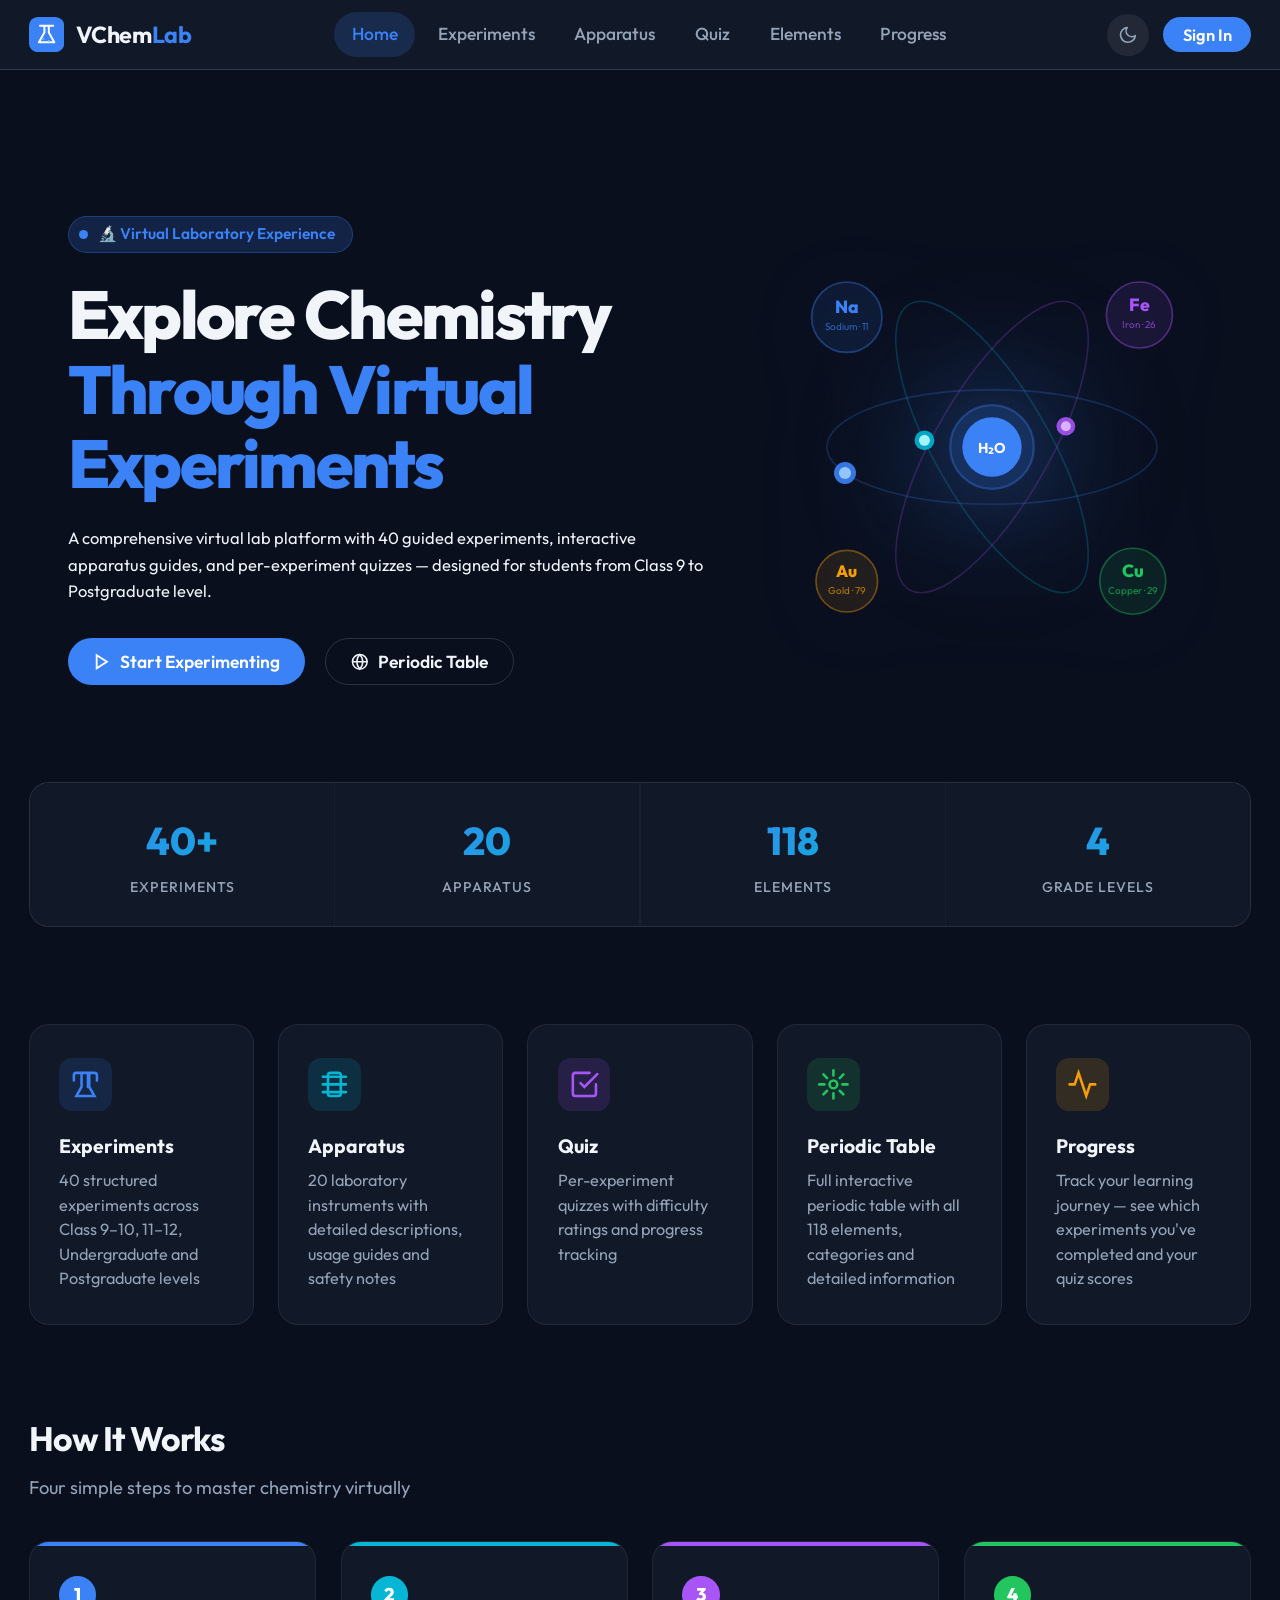
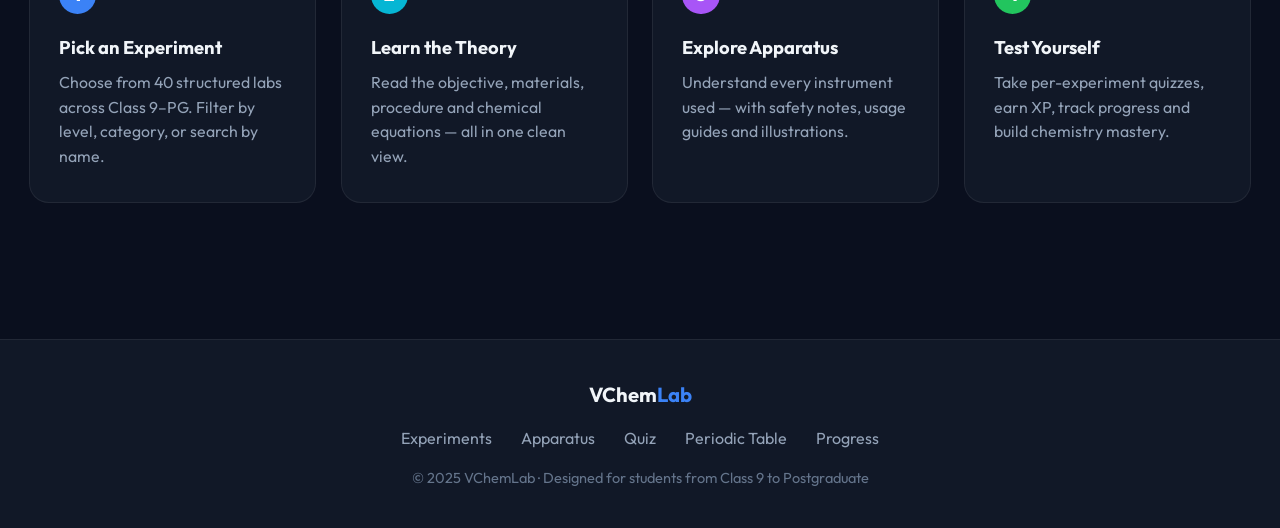
==== commit afcfb545: "feat: redesign experiment cards and apparatus section with code cleanup" ====
--- a/index.html
+++ b/index.html
@@ -1,11 +1,24 @@
 <!DOCTYPE html>
 <html lang="en" data-theme="dark">
 <head>
-<meta charset="UTF-8">
-<meta name="viewport" content="width=device-width, initial-scale=1.0">
-<title>VChemLab — Virtual Chemistry Laboratory</title>
-<link href="https://fonts.googleapis.com/css2?family=Outfit:wght@300;400;500;600;700;800&display=swap" rel="stylesheet">
-<style>
+  <meta charset="UTF-8">
+  <meta name="viewport" content="width=device-width, initial-scale=1.0">
+  <title>VChemLab — Virtual Chemistry Laboratory</title>
+  <meta name="description" content="A comprehensive virtual chemistry lab with 40 guided experiments, interactive apparatus guides, per-experiment quizzes and a full periodic table — Class 9 to Postgraduate.">
+  <meta name="keywords" content="chemistry, virtual lab, experiments, periodic table, quiz, students">
+  <meta property="og:title" content="VChemLab — Virtual Chemistry Laboratory">
+  <meta property="og:description" content="40 guided chemistry experiments from Class 9 to Postgraduate level.">
+  <meta property="og:type" content="website">
+  <link rel="preconnect" href="https://fonts.googleapis.com">
+  <link rel="preconnect" href="https://fonts.gstatic.com" crossorigin>
+  <link href="https://fonts.googleapis.com/css2?family=Outfit:wght@300;400;500;600;700;800&display=swap" rel="stylesheet">
+  <style>
+/* =============================================
+   VChemLab — Styles
+   style.css
+   ============================================= */
+
+/* ── CSS Variables ── */
 :root {
   --bg: #0a0f1e;
   --bg-card: #111827;
@@ -27,15 +40,12 @@
   --radius-pill: 999px;
   --nav-h: 64px;
   --max-w: 1240px;
-  --c1: #22c55e;
-  --c2: #06b6d4;
-  --c3: #a855f7;
-  --c4: #f59e0b;
   --beginner: #22c55e;
   --intermediate: #f59e0b;
   --advanced: #ef4444;
   --expert: #a855f7;
 }
+
 [data-theme="light"] {
   --bg: #f0f4ff;
   --bg-card: #ffffff;
@@ -53,603 +63,705 @@
   --shadow: 0 4px 24px rgba(0,0,0,0.1);
   --shadow-sm: 0 2px 10px rgba(0,0,0,0.07);
 }
-*,*::before,*::after{margin:0;padding:0;box-sizing:border-box}
-html{scroll-behavior:smooth}
-body{font-family:'Outfit',sans-serif;background:var(--bg);color:var(--text);min-height:100vh;transition:background .3s,color .3s;padding-top:var(--nav-h);font-size:15px;line-height:1.6}
-body{overflow-x:hidden;}
-a{color:inherit;text-decoration:none;cursor:pointer}
-button{font-family:'Outfit',sans-serif;cursor:pointer;border:none;outline:none}
-input,select,textarea{font-family:'Outfit',sans-serif;outline:none;border:none}
-img{display:block;max-width:100%}
-html{font-size:110%;}
-body{zoom:1.1;}
-
-/* ─── NAVBAR ─── */
-.navbar{position:fixed;top:0;left:0;right:0;height:var(--nav-h);background:var(--bg-card);border-bottom:1px solid var(--border-s);z-index:1000;backdrop-filter:blur(12px)}
-.nav-inner{max-width:var(--max-w);margin:0 auto;padding:0 1.5rem;height:100%;display:flex;align-items:center;gap:2rem}
-.nav-logo{display:flex;align-items:center;gap:.6rem;cursor:pointer;flex-shrink:0}
-.nav-logo svg{width:32px;height:32px;flex-shrink:0}
-.nav-logo span{font-size:1.2rem;font-weight:700;letter-spacing:-.02em;color:var(--text)}
-.nav-logo span strong{color:var(--accent)}
-.nav-links{display:flex;align-items:center;gap:.25rem;flex:1;justify-content:center}
-.nav-link{padding:.45rem .9rem;border-radius:var(--radius-pill);font-size:.9rem;font-weight:500;color:var(--text-soft);transition:all .2s;cursor:pointer;white-space:nowrap}
-.nav-link:hover{color:var(--text);background:var(--border)}
-.nav-link.active{color:var(--accent);background:var(--accent-glow)}
-.nav-actions{display:flex;align-items:center;gap:.75rem;flex-shrink:0}
-.icon-btn{width:38px;height:38px;border-radius:50%;background:var(--border);display:flex;align-items:center;justify-content:center;color:var(--text-soft);transition:all .2s;cursor:pointer}
-.icon-btn:hover{background:var(--border-s);color:var(--text)}
-.icon-btn svg{width:18px;height:18px}
-.btn-login{padding:.4rem 1rem;border-radius:var(--radius-pill);background:var(--accent);color:#fff;font-size:.85rem;font-weight:600;transition:all .2s}
-.btn-login:hover{background:var(--accent-h);transform:translateY(-1px)}
-.nav-avatar{width:36px;height:36px;border-radius:50%;background:linear-gradient(135deg,var(--accent),var(--accent2));display:flex;align-items:center;justify-content:center;font-weight:700;font-size:.85rem;cursor:pointer;color:#fff;transition:transform .2s}
-.nav-avatar:hover{transform:scale(1.08)}
-
-/* ─── PAGE SYSTEM ─── */
-.page{display:none;min-height:calc(100vh - var(--nav-h));padding:2.5rem 1.5rem;max-width:var(--max-w);margin:0 auto}
-.page.active{display:block}
-
-/* ─── SECTION TITLE ─── */
-.sec-title{font-size:1.75rem;font-weight:700;letter-spacing:-.03em;margin-bottom:.35rem}
-.sec-sub{color:var(--text-soft);font-size:.95rem;margin-bottom:2rem}
-
-/* ─── CARDS ─── */
-.card{background:var(--bg-card);border:1px solid var(--border);border-radius:var(--radius);padding:1.25rem;transition:all .25s}
-.card:hover{border-color:var(--border-s);box-shadow:var(--shadow-sm);transform:translateY(-2px)}
-
-/* ─── BUTTONS ─── */
-.btn{display:inline-flex;align-items:center;gap:.5rem;padding:.6rem 1.3rem;border-radius:var(--radius-pill);font-size:.9rem;font-weight:600;cursor:pointer;transition:all .2s;font-family:'Outfit',sans-serif}
-.btn-primary{background:var(--accent);color:#fff;border:none}
-.btn-primary:hover{background:var(--accent-h);transform:translateY(-1px);box-shadow:0 4px 16px var(--accent-glow)}
-.btn-outline{background:transparent;color:var(--text);border:1.5px solid var(--border-s)}
-.btn-outline:hover{border-color:var(--accent);color:var(--accent)}
-.btn-ghost{background:transparent;color:var(--text-soft);border:none;padding:.5rem .75rem}
-.btn-ghost:hover{color:var(--text);background:var(--border)}
-.btn-sm{padding:.4rem .9rem;font-size:.82rem}
-
-/* ─── BADGES ─── */
-.badge{display:inline-flex;align-items:center;gap:.3rem;padding:.2rem .65rem;border-radius:var(--radius-pill);font-size:.75rem;font-weight:600}
-.badge-beginner{background:rgba(34,197,94,.15);color:#22c55e}
-.badge-intermediate{background:rgba(245,158,11,.15);color:#f59e0b}
-.badge-advanced{background:rgba(239,68,68,.15);color:#ef4444}
-.badge-expert{background:rgba(168,85,247,.15);color:#a855f7}
-.badge-xp{background:var(--accent-glow);color:var(--accent)}
-
-/* ─── HOME PAGE ─── */
+
+/* ── Reset ── */
+*, *::before, *::after { margin: 0; padding: 0; box-sizing: border-box; }
+html { scroll-behavior: smooth; font-size: 110%; }
+body {
+  font-family: 'Outfit', sans-serif;
+  background: var(--bg);
+  color: var(--text);
+  min-height: 100vh;
+  transition: background .3s, color .3s;
+  padding-top: var(--nav-h);
+  font-size: 15px;
+  line-height: 1.6;
+  overflow-x: hidden;
+  zoom: 1.1;
+}
+a { color: inherit; text-decoration: none; cursor: pointer; }
+button { font-family: 'Outfit', sans-serif; cursor: pointer; border: none; outline: none; }
+input, select, textarea { font-family: 'Outfit', sans-serif; outline: none; border: none; }
+img { display: block; max-width: 100%; }
+
+/* ── Navbar ── */
+.navbar {
+  position: fixed; top: 0; left: 0; right: 0;
+  height: var(--nav-h);
+  background: var(--bg-card);
+  border-bottom: 1px solid var(--border-s);
+  z-index: 1000;
+  backdrop-filter: blur(12px);
+}
+.navbar.scrolled { box-shadow: 0 2px 20px rgba(0,0,0,.18); }
+.nav-inner {
+  max-width: var(--max-w); margin: 0 auto; padding: 0 1.5rem;
+  height: 100%; display: flex; align-items: center; gap: 2rem;
+}
+.nav-logo { display: flex; align-items: center; gap: .6rem; cursor: pointer; flex-shrink: 0; }
+.nav-logo svg { width: 32px; height: 32px; flex-shrink: 0; }
+.nav-logo span { font-size: 1.2rem; font-weight: 700; letter-spacing: -.02em; color: var(--text); }
+.nav-logo span strong { color: var(--accent); }
+.nav-links { display: flex; align-items: center; gap: .25rem; flex: 1; justify-content: center; }
+.nav-link {
+  padding: .45rem .9rem; border-radius: var(--radius-pill);
+  font-size: .9rem; font-weight: 500; color: var(--text-soft);
+  transition: all .2s; cursor: pointer; white-space: nowrap;
+}
+.nav-link:hover { color: var(--text); background: var(--border); }
+.nav-link.active { color: var(--accent); background: var(--accent-glow); }
+.nav-actions { display: flex; align-items: center; gap: .75rem; flex-shrink: 0; }
+.icon-btn {
+  width: 38px; height: 38px; border-radius: 50%;
+  background: var(--border); display: flex; align-items: center;
+  justify-content: center; color: var(--text-soft);
+  transition: all .2s; cursor: pointer;
+}
+.icon-btn:hover { background: var(--border-s); color: var(--text); }
+.icon-btn svg { width: 18px; height: 18px; }
+.btn-login {
+  padding: .4rem 1rem; border-radius: var(--radius-pill);
+  background: var(--accent); color: #fff;
+  font-size: .85rem; font-weight: 600; transition: all .2s;
+}
+.btn-login:hover { background: var(--accent-h); transform: translateY(-1px); }
+.nav-avatar {
+  width: 36px; height: 36px; border-radius: 50%;
+  background: linear-gradient(135deg, var(--accent), var(--accent2));
+  display: flex; align-items: center; justify-content: center;
+  font-weight: 700; font-size: .85rem; cursor: pointer; color: #fff;
+  transition: transform .2s;
+}
+.nav-avatar:hover { transform: scale(1.08); }
+
+/* ── Page System ── */
+.page { display: none; min-height: calc(100vh - var(--nav-h)); padding: 2.5rem 1.5rem; max-width: var(--max-w); margin: 0 auto; }
+.page.active { display: block; }
+
+/* ── Shared Components ── */
+.sec-title { font-size: 1.75rem; font-weight: 700; letter-spacing: -.03em; margin-bottom: .35rem; }
+.sec-sub { color: var(--text-soft); font-size: .95rem; margin-bottom: 2rem; }
+
+.card { background: var(--bg-card); border: 1px solid var(--border); border-radius: var(--radius); padding: 1.25rem; transition: all .25s; }
+.card:hover { border-color: var(--border-s); box-shadow: var(--shadow-sm); transform: translateY(-2px); }
+
+.btn {
+  display: inline-flex; align-items: center; gap: .5rem;
+  padding: .6rem 1.3rem; border-radius: var(--radius-pill);
+  font-size: .9rem; font-weight: 600; cursor: pointer;
+  transition: all .2s; font-family: 'Outfit', sans-serif;
+}
+.btn-primary { background: var(--accent); color: #fff; border: none; }
+.btn-primary:hover { background: var(--accent-h); transform: translateY(-1px); box-shadow: 0 4px 16px var(--accent-glow); }
+.btn-outline { background: transparent; color: var(--text); border: 1.5px solid var(--border-s); }
+.btn-outline:hover { border-color: var(--accent); color: var(--accent); }
+.btn-ghost { background: transparent; color: var(--text-soft); border: none; padding: .5rem .75rem; }
+.btn-ghost:hover { color: var(--text); background: var(--border); }
+.btn-sm { padding: .4rem .9rem; font-size: .82rem; }
+
+.badge { display: inline-flex; align-items: center; gap: .3rem; padding: .2rem .65rem; border-radius: var(--radius-pill); font-size: .75rem; font-weight: 600; }
+.badge-beginner { background: rgba(34,197,94,.15); color: #22c55e; }
+.badge-intermediate { background: rgba(245,158,11,.15); color: #f59e0b; }
+.badge-advanced { background: rgba(239,68,68,.15); color: #ef4444; }
+.badge-expert { background: rgba(168,85,247,.15); color: #a855f7; }
+.badge-xp { background: var(--accent-glow); color: var(--accent); }
+
+/* ── Home Hero ── */
 .hero {
-  display: flex;
-  align-items: center;
-  justify-content: space-between;
-  padding: 5rem 2rem;
-  max-width: var(--max-w);
-  margin: 0 auto;
-  gap: 3rem;
-  text-align: left;
-}
-/* Hero Layout */
-.hero-left{flex:1;max-width:580px;animation:fadeUp .7s ease both}
-.hero-right{flex:0 0 400px;display:flex;align-items:center;justify-content:center;animation:fadeUp .7s .15s ease both}
-@keyframes fadeUp{from{opacity:0;transform:translateY(24px)}to{opacity:1;transform:translateY(0)}}
-/* Eyebrow Badge */
-.hero-eyebrow{display:inline-flex;align-items:center;gap:.5rem;background:var(--accent-glow);border:1px solid rgba(59,130,246,.3);border-radius:var(--radius-pill);padding:.28rem .9rem .28rem .55rem;font-size:.8rem;font-weight:600;color:var(--accent);margin-bottom:1.25rem}
-.eyebrow-dot{width:8px;height:8px;border-radius:50%;background:var(--accent);flex-shrink:0;animation:blink 2s ease-in-out infinite}
-@keyframes blink{0%,100%{opacity:1;transform:scale(1)}50%{opacity:.3;transform:scale(.7)}}
-/* Lab Visual */
-.lab-visual-wrap{width:100%;max-width:400px;aspect-ratio:1;filter:drop-shadow(0 8px 40px rgba(59,130,246,.22))}
-.lab-visual-wrap svg{width:100%;height:100%}
-.el-float{animation:elFloat 4s ease-in-out infinite;animation-delay:var(--fd,0s)}
-@keyframes elFloat{0%,100%{transform:translateY(0)}50%{transform:translateY(-9px)}}
-/* Stats Bar */
-.stats-bar{display:grid;grid-template-columns:repeat(4,1fr);gap:1px;background:var(--border);border:1px solid var(--border);border-radius:var(--radius-lg);overflow:hidden;margin-bottom:3rem}
-.stat-item{background:var(--bg-card);padding:1.4rem 1rem;text-align:center;transition:background .2s}
-.stat-item:hover{background:var(--bg-card2)}
-.stat-num{font-size:2rem;font-weight:800;background:linear-gradient(135deg,var(--accent),var(--accent2));-webkit-background-clip:text;-webkit-text-fill-color:transparent;background-clip:text;margin-bottom:.2rem}
-.stat-lbl{font-size:.73rem;color:var(--text-soft);font-weight:500;text-transform:uppercase;letter-spacing:.07em}
-/* How It Works */
-.how-section{padding:1.5rem 0 2.5rem}
-.how-grid{display:grid;grid-template-columns:repeat(auto-fit,minmax(210px,1fr));gap:1.25rem;margin-top:2rem}
-.how-card{background:var(--bg-card);border:1px solid var(--border);border-radius:var(--radius-lg);padding:1.75rem 1.5rem;position:relative;overflow:hidden;transition:all .25s}
-.how-card:hover{border-color:var(--border-s);transform:translateY(-3px);box-shadow:var(--shadow-sm)}
-.how-card::before{content:'';position:absolute;top:0;left:0;right:0;height:3px;background:var(--sc)}
-.how-step{width:34px;height:34px;border-radius:50%;background:var(--sc);color:#fff;display:flex;align-items:center;justify-content:center;font-weight:800;font-size:.95rem;margin-bottom:1rem}
-.how-card h3{font-size:.95rem;font-weight:700;margin-bottom:.4rem}
-.how-card p{font-size:.82rem;color:var(--text-soft);line-height:1.55}
-/* Scroll Reveal */
-.reveal{opacity:0;transform:translateY(28px);transition:opacity .6s ease,transform .6s ease}
-.reveal.in{opacity:1;transform:translateY(0)}
-.rd1{transition-delay:.1s}.rd2{transition-delay:.2s}.rd3{transition-delay:.3s}.rd4{transition-delay:.4s}
-/* Footer */
-.site-footer{background:var(--bg-card);border-top:1px solid var(--border);padding:2rem 1.5rem;margin-top:2rem;text-align:center}
-.footer-inner{max-width:var(--max-w);margin:0 auto}
-.footer-logo{font-size:1.05rem;font-weight:700;margin-bottom:.75rem}
-.footer-logo strong{color:var(--accent)}
-.footer-links{display:flex;gap:1.5rem;justify-content:center;flex-wrap:wrap;margin-bottom:.75rem}
-.footer-links a{font-size:.83rem;color:var(--text-soft);cursor:pointer;transition:color .2s}
-.footer-links a:hover{color:var(--accent)}
-.footer-copy{font-size:.75rem;color:var(--text-muted)}
-.navbar.scrolled{box-shadow:0 2px 20px rgba(0,0,0,.18)}
-@media(max-width:768px){.hero-right{display:none}.stats-bar{grid-template-columns:repeat(2,1fr)}}
-.hero h1{font-size:clamp(2rem,5vw,3.5rem);font-weight:800;letter-spacing:-.04em;line-height:1.1;margin-bottom:1.25rem}
-.hero h1 span{color:var(--accent)}
-.hero p{
-  margin-left:0;
-  margin-right:0;
-}
-.hero-btns{
-  justify-content:flex-start;
-}
-.feature-grid{display:grid;grid-template-columns:repeat(auto-fit,minmax(200px,1fr));gap:1.25rem;padding:2rem 0 3rem}
-.feature-card{background:var(--bg-card);border:1px solid var(--border);border-radius:var(--radius-lg);padding:1.75rem 1.5rem;cursor:pointer;transition:all .25s;text-align:left}
-.feature-card:hover{border-color:var(--accent);box-shadow:0 0 0 1px var(--accent),var(--shadow-sm);transform:translateY(-3px)}
-.feature-icon{width:48px;height:48px;border-radius:var(--radius);display:flex;align-items:center;justify-content:center;margin-bottom:1rem;font-size:1.5rem}
-.feature-card h3{font-size:1rem;font-weight:700;margin-bottom:.35rem}
-.feature-card p{font-size:.84rem;color:var(--text-soft);line-height:1.5}
-
-/* ─── EXPERIMENTS PAGE ─── */
-/* Page hero header */
-.exp-page-hero{background:var(--bg-card);border:1px solid var(--border);border-radius:var(--radius-lg);padding:2rem 2rem 1.75rem;margin-bottom:2rem;position:relative;overflow:hidden;display:flex;align-items:center;justify-content:space-between;gap:1.5rem;flex-wrap:wrap}
-.exp-page-hero::before{content:'';position:absolute;top:0;left:0;right:0;height:3px;background:linear-gradient(90deg,var(--accent),var(--accent2),#a855f7)}
-.exp-hero-left h1{font-size:1.75rem;font-weight:800;letter-spacing:-.03em;margin-bottom:.3rem}
-.exp-hero-left p{font-size:.9rem;color:var(--text-soft)}
-.exp-hero-stats{display:flex;gap:1.75rem;flex-wrap:wrap}
-.exp-hs{text-align:center}
-.exp-hs-num{font-size:1.6rem;font-weight:800;background:linear-gradient(135deg,var(--accent),var(--accent2));-webkit-background-clip:text;-webkit-text-fill-color:transparent;background-clip:text;line-height:1}
-.exp-hs-lbl{font-size:.68rem;color:var(--text-muted);text-transform:uppercase;letter-spacing:.08em;margin-top:.2rem}
-
-/* ─── PREMIUM SEARCH + FILTER ─── */
-.exp-search-row{display:flex;gap:.875rem;align-items:center;margin-bottom:2rem;flex-wrap:wrap;padding:1.25rem 1.5rem;background:var(--bg-card);border:1px solid var(--border);border-radius:var(--radius-lg);backdrop-filter:blur(12px);-webkit-backdrop-filter:blur(12px)}
-.exp-search-wrap{flex:1;min-width:220px;position:relative}
-.exp-search-wrap svg{position:absolute;left:1rem;top:50%;transform:translateY(-50%);width:16px;height:16px;color:var(--text-muted);pointer-events:none;transition:color .2s}
-.exp-search-wrap:focus-within svg{color:var(--accent)}
-.search-input{width:100%;background:var(--bg-input);border:1.5px solid var(--border-s);border-radius:var(--radius-pill);padding:.7rem 1.25rem .7rem 2.85rem;color:var(--text);font-size:.9rem;transition:border .2s,box-shadow .2s,background .2s}
-.search-input:focus{border-color:var(--accent);box-shadow:0 0 0 3px var(--accent-glow),inset 0 1px 3px rgba(0,0,0,.15);background:var(--bg-card)}
-.search-input::placeholder{color:var(--text-muted)}
-.filter-pills{display:flex;gap:.5rem;flex-wrap:wrap}
-.filter-pill{padding:.4rem 1.05rem;border-radius:var(--radius-pill);border:1.5px solid var(--border-s);background:transparent;color:var(--text-soft);font-size:.82rem;font-weight:600;cursor:pointer;transition:all .2s;white-space:nowrap}
-.filter-pill:hover{border-color:var(--accent);color:var(--accent)}
-.filter-pill.active{background:var(--accent);border-color:var(--accent);color:#fff;box-shadow:0 2px 10px var(--accent-glow)}
-.filter-pill[data-diff="beginner"].active{background:rgba(34,197,94,.18);border-color:#22c55e;color:#4ade80;box-shadow:0 2px 14px rgba(34,197,94,.3)}
-.filter-pill[data-diff="intermediate"].active{background:rgba(245,158,11,.18);border-color:#f59e0b;color:#fbbf24;box-shadow:0 2px 14px rgba(245,158,11,.3)}
-.filter-pill[data-diff="advanced"].active{background:rgba(239,68,68,.18);border-color:#ef4444;color:#f87171;box-shadow:0 2px 14px rgba(239,68,68,.3)}
-.filter-pill[data-diff="expert"].active{background:rgba(168,85,247,.18);border-color:#a855f7;color:#c084fc;box-shadow:0 2px 14px rgba(168,85,247,.3)}
-
-/* ─── CATEGORY BLOCKS ─── */
-.cat-block{margin-bottom:3rem}
-.cat-header{display:flex;align-items:center;gap:1.1rem;margin-bottom:1.5rem;padding:1.25rem 1.5rem;background:var(--bg-card);border:1px solid var(--border);border-left:4px solid var(--cat-color);border-radius:var(--radius-lg);position:relative;overflow:hidden;transition:box-shadow .2s}
-.cat-header::after{content:'';position:absolute;inset:0;background:linear-gradient(90deg,rgba(var(--cat-color-rgb,59,130,246),.06) 0%,transparent 60%);pointer-events:none}
-.cat-header:hover{box-shadow:var(--shadow-sm)}
-.cat-num{width:40px;height:40px;border-radius:10px;background:var(--cat-color);color:#fff;display:flex;align-items:center;justify-content:center;font-weight:800;font-size:1rem;flex-shrink:0}
-.cat-info{flex:1}
-.cat-info h3{font-size:1.05rem;font-weight:700;margin-bottom:.1rem}
-.cat-info p{font-size:.82rem;color:var(--text-soft)}
-.cat-count-badge{background:var(--bg-card2);border:1px solid var(--border-s);border-radius:var(--radius-pill);padding:.3rem .9rem;font-size:.8rem;font-weight:700;color:var(--cat-color);white-space:nowrap}
-
-/* ─── PREMIUM EXPERIMENT GRID ─── */
-.exp-grid{display:grid;grid-template-columns:repeat(auto-fill,minmax(300px,1fr));gap:1.5rem}
-
-/* ─── PREMIUM EXPERIMENT CARD ─── */
-.exp-card{background:var(--bg-card);border:1px solid var(--border);border-radius:var(--radius-lg);cursor:pointer;transition:transform .35s cubic-bezier(.34,1.56,.64,1),box-shadow .3s ease,border-color .2s;position:relative;overflow:hidden;display:flex;flex-direction:column;transform-style:preserve-3d;will-change:transform}
-.exp-card:hover{border-color:var(--cat-color,var(--accent));box-shadow:0 22px 44px rgba(0,0,0,.3),0 0 0 1px var(--cat-color,var(--accent)),0 0 32px -8px var(--cat-color,var(--accent))}
-.exp-card.is-completed{border-color:rgba(34,197,94,.35)}
-.exp-card.is-completed:hover{border-color:#22c55e;box-shadow:0 22px 44px rgba(0,0,0,.3),0 0 0 1px #22c55e,0 0 32px -8px rgba(34,197,94,.6)}
-
-/* ─── CARD IMAGE SECTION ─── */
-.exp-card-img{position:relative;height:165px;overflow:hidden;border-radius:var(--radius-lg) var(--radius-lg) 0 0;flex-shrink:0;display:flex;align-items:center;justify-content:center}
-.exp-card-img img{width:100%;height:100%;object-fit:cover;transition:transform .6s cubic-bezier(.25,.46,.45,.94);display:block}
-.exp-card:hover .exp-card-img img{transform:scale(1.09)}
-/* Real photo banner for experiment cards */
-.exp-card-photo{width:100%;height:100%;object-fit:cover;object-position:center;display:block;transition:transform .6s cubic-bezier(.25,.46,.45,.94);filter:brightness(.85) saturate(1.1)}
-.exp-card:hover .exp-card-photo{transform:scale(1.07);filter:brightness(.95) saturate(1.2)}
-/* SVG banner for experiment cards (legacy / fallback) */
-.exp-card-svg-banner{width:100%;height:100%;display:flex;align-items:center;justify-content:center;background:var(--exp-banner-bg,linear-gradient(135deg,#0f1729,#1a2235));position:relative}
-.exp-card-svg-banner svg{position:relative;z-index:1;transition:transform .5s cubic-bezier(.34,1.2,.64,1)}
-.exp-card:hover .exp-card-svg-banner svg{transform:scale(1.06) translateY(-4px)}
-.exp-banner-glow{position:absolute;bottom:-20px;left:50%;transform:translateX(-50%);width:60%;height:80px;border-radius:50%;background:var(--cat-color,var(--accent));opacity:.15;filter:blur(20px);pointer-events:none}
-.exp-card-img-overlay{position:absolute;inset:0;background:linear-gradient(to bottom,rgba(0,0,0,.04) 0%,rgba(0,0,0,.18) 45%,rgba(0,0,0,.7) 100%);pointer-events:none;z-index:2}
-.exp-card-img-tint{position:absolute;inset:0;background:linear-gradient(135deg,var(--cat-color,var(--accent)) 0%,transparent 60%);opacity:.12;pointer-events:none;mix-blend-mode:screen;z-index:3}
-/* Difficulty badge on image */
-.exp-img-diff{position:absolute;top:.7rem;left:.7rem;padding:.22rem .7rem;border-radius:var(--radius-pill);font-size:.7rem;font-weight:700;backdrop-filter:blur(10px);-webkit-backdrop-filter:blur(10px);letter-spacing:.03em;z-index:10}
-.exp-img-diff.beginner{background:rgba(34,197,94,.22);color:#4ade80;border:1px solid rgba(34,197,94,.45)}
-.exp-img-diff.intermediate{background:rgba(245,158,11,.22);color:#fbbf24;border:1px solid rgba(245,158,11,.45)}
-.exp-img-diff.advanced{background:rgba(239,68,68,.22);color:#f87171;border:1px solid rgba(239,68,68,.45)}
-.exp-img-diff.expert{background:rgba(168,85,247,.22);color:#c084fc;border:1px solid rgba(168,85,247,.45)}
-/* Status icon on image */
-.exp-img-status{position:absolute;top:.7rem;right:.7rem;width:27px;height:27px;border-radius:50%;display:flex;align-items:center;justify-content:center;backdrop-filter:blur(10px);-webkit-backdrop-filter:blur(10px);z-index:10}
-.exp-img-status.done{background:rgba(34,197,94,.28);border:1px solid rgba(34,197,94,.55)}
-.exp-img-status.in-prog{background:rgba(6,182,212,.28);border:1px solid rgba(6,182,212,.55)}
-/* XP pill on image */
-.exp-img-xp{position:absolute;bottom:.7rem;right:.7rem;padding:.22rem .65rem;border-radius:var(--radius-pill);font-size:.7rem;font-weight:700;backdrop-filter:blur(10px);-webkit-backdrop-filter:blur(10px);background:rgba(59,130,246,.22);color:#93c5fd;border:1px solid rgba(59,130,246,.35);display:flex;align-items:center;gap:.3rem;z-index:10}
-
-/* ─── CARD BODY ─── */
-.exp-card-body{padding:1.15rem 1.3rem .75rem;flex:1}
-.exp-card h4{font-size:.96rem;font-weight:700;line-height:1.35;margin-bottom:.5rem;color:var(--text)}
-.exp-card-desc{font-size:.81rem;color:var(--text-soft);line-height:1.55;margin-bottom:.85rem;display:-webkit-box;-webkit-line-clamp:2;-webkit-box-orient:vertical;overflow:hidden}
-.exp-card-meta{display:flex;align-items:center;gap:.65rem;flex-wrap:wrap}
-.exp-meta-chip{display:flex;align-items:center;gap:.3rem;font-size:.73rem;color:var(--text-muted);font-weight:500}
-.exp-meta-chip svg{width:11px;height:11px;color:var(--text-muted);flex-shrink:0}
-
-/* ─── PROGRESS BAR ─── */
-.exp-card-progress{height:3px;background:var(--border);margin:.85rem 1.3rem .5rem;border-radius:99px;overflow:hidden}
-.exp-card-progress-fill{height:100%;border-radius:99px;background:linear-gradient(90deg,var(--cat-color,var(--accent)),var(--accent2));transition:width .6s ease;position:relative}
-.exp-card-progress-fill::after{content:'';position:absolute;right:0;top:0;bottom:0;width:8px;background:inherit;filter:blur(3px);opacity:.7}
-
-/* ─── CARD FOOTER ─── */
-.exp-card-foot{display:flex;align-items:center;justify-content:space-between;gap:.5rem;padding:.8rem 1.3rem;border-top:1px solid var(--border)}
-.exp-status-label{font-size:.71rem;color:var(--text-muted);font-weight:500}
-.exp-status-label.s-completed{color:#4ade80}
-.exp-status-label.s-in-prog{color:var(--accent2)}
-.start-btn{background:var(--accent);color:#fff;border:none;padding:.38rem 1rem;border-radius:var(--radius-pill);font-size:.79rem;font-weight:700;cursor:pointer;display:flex;align-items:center;gap:.35rem;transition:all .2s;letter-spacing:.01em;white-space:nowrap;flex-shrink:0}
-.start-btn:hover{background:var(--accent-h);transform:translateY(-1px);box-shadow:0 4px 12px var(--accent-glow)}
-.start-btn.resume{background:transparent;color:var(--accent2);border:1.5px solid var(--accent2)}
-.start-btn.resume:hover{background:rgba(6,182,212,.12)}
-.start-btn.review{background:transparent;color:#4ade80;border:1.5px solid rgba(34,197,94,.5)}
-.start-btn.review:hover{background:rgba(34,197,94,.1)}
-.start-btn svg{width:10px;height:10px}
-
-/* ─── SKELETON LOADING ─── */
-@keyframes shimmer{0%{background-position:-600px 0}100%{background-position:600px 0}}
-.skel{background:linear-gradient(90deg,var(--border) 25%,var(--border-s) 50%,var(--border) 75%);background-size:600px 100%;animation:shimmer 1.4s infinite;border-radius:6px}
-.exp-card-skeleton{background:var(--bg-card);border:1px solid var(--border);border-radius:var(--radius-lg);overflow:hidden}
-.exp-card-skeleton .skel-img{height:155px;border-radius:0;margin-bottom:0}
-.exp-card-skeleton .skel-body{padding:1.15rem 1.3rem}
-.exp-card-skeleton .skel-title{height:16px;width:70%;margin-bottom:.7rem}
-.exp-card-skeleton .skel-desc{height:12px;width:100%;margin-bottom:.4rem}
-.exp-card-skeleton .skel-desc2{height:12px;width:60%;margin-bottom:1rem}
-.exp-card-skeleton .skel-meta{height:10px;width:40%}
-
-/* ─── TILT ACTIVE ─── */
-.exp-card[data-tilt]{transition:transform .1s ease,box-shadow .3s ease,border-color .2s}
-
-/* ─── EXPERIMENT DETAIL ─── */
-.detail-wrap{max-width:900px;margin:0 auto}
-.back-btn{display:inline-flex;align-items:center;gap:.4rem;color:var(--text-soft);margin-bottom:1.5rem;font-size:.9rem;cursor:pointer;transition:color .2s}
-.back-btn:hover{color:var(--accent)}
-.back-btn svg{width:16px;height:16px}
-.apparatus-chips{display:flex;gap:.5rem;flex-wrap:wrap;margin-top:.75rem}
-.app-chip{background:var(--bg-card2);border:1px solid var(--border-s);border-radius:var(--radius-pill);padding:.3rem .85rem;font-size:.8rem;color:var(--accent2);cursor:pointer;transition:all .2s}
-.app-chip:hover{background:var(--accent-glow);border-color:var(--accent);color:var(--accent)}
-/* ─── VIDEO / DEMONSTRATIONS SECTION ─── */
-.video-section{background:var(--bg-card);border:1px solid var(--border);border-radius:var(--radius-lg);overflow:hidden;margin-bottom:1rem}
-.vs-header{display:flex;align-items:center;justify-content:space-between;gap:1rem;padding:1.1rem 1.5rem;border-bottom:1px solid var(--border);background:var(--bg-card2)}
-.vs-header-left{display:flex;align-items:center;gap:.9rem}
-.vs-icon{width:36px;height:36px;border-radius:8px;background:linear-gradient(135deg,#ef4444,#dc2626);display:flex;align-items:center;justify-content:center;flex-shrink:0}
-.vs-icon svg{width:16px;height:16px;fill:#fff}
-.vs-header-left h3{font-size:.95rem;font-weight:700;color:var(--text)}
-.vs-header-left p{font-size:.78rem;color:var(--text-muted);margin-top:.1rem}
-/* Embedded iframe wrapper */
-.video-wrapper{position:relative;padding-bottom:56.25%;height:0;overflow:hidden;border-bottom:1px solid var(--border)}
-.video-wrapper iframe{position:absolute;top:0;left:0;width:100%;height:100%;border:0}
-/* Divider between embed and search */
-.vs-or{display:flex;align-items:center;gap:.75rem;padding:0 1.5rem;margin:.25rem 0}
-.vs-or::before,.vs-or::after{content:'';flex:1;height:1px;background:var(--border)}
-.vs-or span{font-size:.72rem;color:var(--text-muted);font-weight:600;text-transform:uppercase;letter-spacing:.08em;white-space:nowrap}
-/* YouTube search card */
-.vs-yt-wrap{padding:1.25rem 1.5rem 1.5rem}
-.vs-yt-card{display:flex;align-items:center;gap:1.25rem;padding:1.25rem 1.4rem;background:var(--bg-card2);border:1px solid var(--border);border-radius:var(--radius-lg);text-decoration:none;color:inherit;transition:all .3s cubic-bezier(.34,1.2,.64,1);position:relative;overflow:hidden}
-.vs-yt-card::before{content:'';position:absolute;inset:0;background:linear-gradient(135deg,rgba(239,68,68,.06) 0%,transparent 60%);opacity:0;transition:opacity .3s;pointer-events:none}
-.vs-yt-card:hover{border-color:rgba(239,68,68,.5);transform:translateY(-3px);box-shadow:0 12px 32px rgba(239,68,68,.15)}
-.vs-yt-card:hover::before{opacity:1}
-.vs-yt-card:hover .vs-yt-logo{transform:scale(1.08)}
-.vs-yt-card:hover .vs-yt-go{background:#ef4444;color:#fff;border-color:#ef4444}
-/* YouTube logo block */
-.vs-yt-logo{width:52px;height:52px;border-radius:12px;background:rgba(239,68,68,.12);border:1px solid rgba(239,68,68,.2);display:flex;align-items:center;justify-content:center;flex-shrink:0;transition:transform .3s cubic-bezier(.34,1.56,.64,1)}
-.vs-yt-logo svg{width:28px;height:28px}
-/* Text block */
-.vs-yt-text{flex:1;min-width:0}
-.vs-yt-text strong{display:block;font-size:.95rem;font-weight:700;color:var(--text);margin-bottom:.3rem}
-/* Fake search bar preview */
-.vs-yt-query{display:flex;align-items:center;gap:.5rem;background:var(--bg-input);border:1px solid var(--border-s);border-radius:var(--radius-pill);padding:.3rem .85rem;max-width:100%}
-.vs-yt-query svg{width:11px;height:11px;color:var(--text-muted);flex-shrink:0}
-.vs-yt-query span{font-size:.76rem;color:var(--text-muted);white-space:nowrap;overflow:hidden;text-overflow:ellipsis}
-/* Go arrow button */
-.vs-yt-go{width:36px;height:36px;border-radius:50%;border:1.5px solid var(--border-s);display:flex;align-items:center;justify-content:center;flex-shrink:0;transition:all .25s;color:var(--text-soft)}
-.vs-yt-go svg{width:15px;height:15px}
-/* Divider between embed and platform cards */
-.vs-or{display:flex;align-items:center;gap:.75rem;padding:0 1.5rem;margin:.25rem 0}
-.vs-or::before,.vs-or::after{content:'';flex:1;height:1px;background:var(--border)}
-.vs-or span{font-size:.72rem;color:var(--text-muted);font-weight:600;text-transform:uppercase;letter-spacing:.08em;white-space:nowrap}
-/* Detail section redesign */
-.detail-section{background:var(--bg-card);border:1px solid var(--border);border-radius:var(--radius-lg);padding:1.5rem 1.75rem;margin-bottom:1rem;position:relative}
-.detail-section::before{content:'';position:absolute;left:0;top:1rem;bottom:1rem;width:3px;background:var(--accent);border-radius:0 2px 2px 0;opacity:.6}
-.detail-section h3{font-size:.78rem;font-weight:700;text-transform:uppercase;letter-spacing:.12em;color:var(--accent);margin-bottom:.9rem;display:flex;align-items:center;gap:.5rem}
-.detail-section h3 svg{width:14px;height:14px;opacity:.7}
-.detail-section p{font-size:.9rem;color:var(--text-soft);line-height:1.75}
-/* Equation box */
-.equation-box{background:linear-gradient(135deg,var(--bg-card2),var(--bg-input));border:1px solid var(--border-s);border-left:3px solid var(--accent2);border-radius:var(--radius);padding:1rem 1.25rem;font-family:'Courier New',monospace;font-size:.93rem;color:var(--accent2);margin-top:.875rem;line-height:1.7}
-/* Materials list - grid */
-.materials-list{list-style:none;display:grid;grid-template-columns:repeat(auto-fill,minmax(220px,1fr));gap:.5rem}
-.materials-list li{display:flex;align-items:center;gap:.65rem;font-size:.87rem;color:var(--text-soft);background:var(--bg-card2);border:1px solid var(--border);padding:.5rem .75rem;border-radius:8px}
-.materials-list li::before{content:'';width:7px;height:7px;border-radius:50%;background:var(--accent2);flex-shrink:0}
-/* Procedure list */
-.procedure-list{list-style:none;display:flex;flex-direction:column;gap:.75rem}
-.procedure-list li{display:flex;gap:.9rem;font-size:.88rem;color:var(--text-soft);line-height:1.7;background:var(--bg-card2);border:1px solid var(--border);padding:.75rem 1rem;border-radius:8px}
-.step-num{min-width:26px;height:26px;border-radius:50%;background:var(--accent);color:#fff;font-size:.75rem;font-weight:700;display:flex;align-items:center;justify-content:center;flex-shrink:0;margin-top:.18rem}
-/* Precautions */
-.precautions-list{list-style:none;display:flex;flex-direction:column;gap:.5rem}
-.precautions-list li{display:flex;align-items:flex-start;gap:.7rem;font-size:.87rem;color:var(--text-soft);line-height:1.6;background:rgba(245,158,11,.06);border:1px solid rgba(245,158,11,.2);padding:.6rem .875rem;border-radius:8px}
-.precautions-list li::before{content:'';width:18px;height:18px;background:url("data:image/svg+xml,%3Csvg xmlns='http://www.w3.org/2000/svg' viewBox='0 0 24 24' fill='none' stroke='%23f59e0b' stroke-width='2' stroke-linecap='round'%3E%3Cpath d='M10.29 3.86L1.82 18a2 2 0 001.71 3h16.94a2 2 0 001.71-3L13.71 3.86a2 2 0 00-3.42 0z'/%3E%3Cline x1='12' y1='9' x2='12' y2='13'/%3E%3Cline x1='12' y1='17' x2='12.01' y2='17'/%3E%3C/svg%3E") center/contain no-repeat;flex-shrink:0;margin-top:.05rem;opacity:.8}
-/* Take quiz bar */
-.take-quiz-bar{background:linear-gradient(135deg,var(--accent-glow),rgba(6,182,212,.08));border:1px solid var(--accent);border-radius:var(--radius-lg);padding:1.25rem 1.5rem;display:flex;align-items:center;justify-content:space-between;gap:1rem;flex-wrap:wrap;margin-bottom:1rem}
-.take-quiz-bar .tqb-text h4{font-weight:700;margin-bottom:.2rem}
-.take-quiz-bar .tqb-text p{font-size:.85rem;color:var(--text-soft)}
-/* Detail header improvements */
-.detail-header{background:var(--bg-card);border:1px solid var(--border);border-radius:var(--radius-lg);padding:2rem;margin-bottom:1.25rem;position:relative;overflow:hidden}
-.detail-header::before{content:'';position:absolute;top:0;left:0;right:0;height:3px;background:linear-gradient(90deg,var(--accent),var(--accent2))}
-.detail-badges{display:flex;gap:.6rem;flex-wrap:wrap;margin-bottom:1rem}
-.detail-title{font-size:clamp(1.5rem,3vw,2.1rem);font-weight:800;letter-spacing:-.03em;margin-bottom:.5rem}
-.detail-desc{color:var(--text-soft);font-size:.95rem;line-height:1.65;margin-bottom:1.25rem}
-.detail-meta{display:flex;gap:1.25rem;flex-wrap:wrap}
-.meta-item{display:flex;align-items:center;gap:.45rem;font-size:.85rem;color:var(--text-soft);background:var(--bg-card2);border:1px solid var(--border);padding:.35rem .85rem;border-radius:var(--radius-pill)}
-.meta-item svg{width:14px;height:14px;color:var(--accent);flex-shrink:0}
-
-/* ─── APPARATUS PAGE ─── */
-.app-grid{display:grid;grid-template-columns:repeat(auto-fill,minmax(210px,1fr));gap:1.4rem}
-/* Apparatus page hero */
-.app-page-hero{background:var(--bg-card);border:1px solid var(--border);border-radius:var(--radius-lg);padding:2rem 2rem 1.75rem;margin-bottom:2rem;position:relative;overflow:hidden}
-.app-page-hero::before{content:'';position:absolute;top:0;left:0;right:0;height:3px;background:linear-gradient(90deg,var(--accent2),var(--accent),#a855f7)}
-.app-page-hero h1{font-size:1.75rem;font-weight:800;letter-spacing:-.03em;margin-bottom:.3rem}
-.app-page-hero p{font-size:.9rem;color:var(--text-soft)}
-
-/* Apparatus card - full redesign */
-.app-card{background:var(--bg-card);border:1px solid var(--border);border-radius:var(--radius-lg);cursor:pointer;transition:all .3s cubic-bezier(.34,1.2,.64,1);overflow:hidden;display:flex;flex-direction:column;position:relative}
-.app-card::after{content:'';position:absolute;inset:0;border-radius:var(--radius-lg);border:2px solid transparent;transition:border-color .25s;pointer-events:none}
-.app-card:hover{transform:translateY(-6px) scale(1.015);box-shadow:0 20px 40px rgba(0,0,0,.25),0 0 0 1px var(--app-color,var(--accent));border-color:var(--app-color,var(--accent))}
-.app-card:hover .app-svg-wrap{background:var(--app-bg,var(--accent-glow))}
-.app-card:hover .app-svg-wrap svg{transform:scale(1.08)}
-
-/* SVG illustration area */
-.app-svg-wrap{height:160px;display:flex;align-items:center;justify-content:center;background:var(--bg-card2);border-bottom:1px solid var(--border);transition:background .3s;position:relative;overflow:hidden}
-.app-svg-wrap::before{content:'';position:absolute;bottom:0;left:0;right:0;height:40%;background:linear-gradient(to top,var(--bg-card),transparent);pointer-events:none}
-.app-svg-wrap svg{transition:transform .4s cubic-bezier(.34,1.56,.64,1);position:relative;z-index:1}
-
-/* Card body */
-.app-card-body{padding:1.1rem 1.2rem 1rem;flex:1;display:flex;flex-direction:column;gap:.35rem}
-.app-card-body h3{font-size:.95rem;font-weight:700;color:var(--text)}
-.app-card-body p{font-size:.78rem;color:var(--text-soft);line-height:1.5;display:-webkit-box;-webkit-line-clamp:2;-webkit-box-orient:vertical;overflow:hidden}
-.app-card-foot{padding:.65rem 1.2rem .9rem;display:flex;align-items:center;justify-content:space-between}
-.app-cat-tag{font-size:.69rem;font-weight:700;color:var(--app-color,var(--accent2));text-transform:uppercase;letter-spacing:.08em;background:var(--app-bg,rgba(6,182,212,.1));padding:.2rem .6rem;border-radius:var(--radius-pill);border:1px solid var(--app-color,rgba(6,182,212,.3))}
-.app-arrow{width:22px;height:22px;border-radius:50%;background:var(--border);display:flex;align-items:center;justify-content:center;transition:all .2s}
-.app-card:hover .app-arrow{background:var(--app-color,var(--accent));color:#fff}
-.app-arrow svg{width:10px;height:10px}
-
-/* ─── APPARATUS MODAL ─── */
-.modal-overlay{position:fixed;inset:0;background:rgba(0,0,0,.75);backdrop-filter:blur(8px);-webkit-backdrop-filter:blur(8px);z-index:2000;display:flex;align-items:center;justify-content:center;padding:1.5rem;opacity:0;pointer-events:none;transition:opacity .3s}
-.modal-overlay.open{opacity:1;pointer-events:all}
-.modal-box{background:var(--bg-card);border:1px solid var(--border-s);border-radius:var(--radius-lg);max-width:700px;width:100%;max-height:90vh;overflow-y:auto;position:relative;transform:translateY(28px) scale(.97);transition:transform .35s cubic-bezier(.34,1.2,.64,1),opacity .3s;box-shadow:0 32px 64px rgba(0,0,0,.4)}
-.modal-overlay.open .modal-box{transform:translateY(0) scale(1)}
-.modal-close{position:absolute;top:1rem;right:1rem;width:34px;height:34px;border-radius:50%;background:var(--border);display:flex;align-items:center;justify-content:center;cursor:pointer;color:var(--text-soft);transition:all .2s;border:none;z-index:10}
-.modal-close:hover{background:var(--border-s);color:var(--text);transform:rotate(90deg)}
-.modal-close svg{width:16px;height:16px}
-/* Modal hero banner with SVG */
-.modal-hero-banner{height:200px;display:flex;align-items:center;justify-content:center;background:linear-gradient(135deg,var(--bg-card2),var(--bg-input));border-bottom:1px solid var(--border);position:relative;overflow:hidden;border-radius:var(--radius-lg) var(--radius-lg) 0 0}
-.modal-hero-banner::before{content:'';position:absolute;inset:0;background:radial-gradient(circle at 50% 100%,var(--accent-glow) 0%,transparent 65%)}
-.modal-hero-banner svg{position:relative;z-index:1;filter:drop-shadow(0 8px 24px rgba(59,130,246,.2))}
-.modal-hero-cat{position:absolute;top:1rem;left:1rem;font-size:.7rem;font-weight:700;text-transform:uppercase;letter-spacing:.1em;color:var(--accent2);background:var(--bg-card);border:1px solid var(--border-s);padding:.25rem .7rem;border-radius:var(--radius-pill)}
-.modal-title-row{padding:1.5rem 2rem 0}
-.modal-title-row h2{font-size:1.65rem;font-weight:800;letter-spacing:-.03em;margin-bottom:.35rem}
-.modal-title-row p{font-size:.9rem;color:var(--text-soft);line-height:1.65}
-.modal-header{display:flex;gap:1.5rem;padding:2rem 2rem 1.5rem;align-items:flex-start}
-.modal-icon{width:90px;height:90px;min-width:90px;background:var(--bg-card2);border:1px solid var(--border);border-radius:var(--radius);display:flex;align-items:center;justify-content:center}
-.modal-icon img{width:70px;height:70px;object-fit:contain}
-.modal-icon svg{width:70px;height:70px}
-.modal-title-area{flex:1}
-.modal-title-area .cat{font-size:.75rem;font-weight:600;text-transform:uppercase;letter-spacing:.1em;color:var(--accent2);margin-bottom:.35rem}
-.modal-title-area h2{font-size:1.5rem;font-weight:800;margin-bottom:.4rem}
-.modal-title-area p{font-size:.88rem;color:var(--text-soft);line-height:1.6}
-.modal-body{padding:1.5rem 2rem 2rem}
-.modal-section{margin-bottom:1.25rem;background:var(--bg-card2);border:1px solid var(--border);border-radius:var(--radius);padding:1.1rem 1.25rem}
-.modal-section h4{font-size:.78rem;font-weight:700;text-transform:uppercase;letter-spacing:.12em;color:var(--accent);margin-bottom:.75rem;display:flex;align-items:center;gap:.4rem}
-.modal-section h4::before{content:'';width:3px;height:12px;background:var(--accent);border-radius:2px;display:inline-block}
-.modal-list{list-style:none;display:flex;flex-direction:column;gap:.5rem}
-.modal-list li{font-size:.87rem;color:var(--text-soft);display:flex;align-items:flex-start;gap:.6rem;line-height:1.6}
-.modal-list li::before{content:'';width:6px;height:6px;border-radius:50%;background:var(--accent);flex-shrink:0;margin-top:.45rem}
-
-/* ─── QUIZ PAGE ─── */
-.quiz-cat-grid{display:grid;grid-template-columns:repeat(auto-fill,minmax(300px,1fr));gap:1.25rem;margin-top:1.5rem}
-.quiz-cat-card{background:var(--bg-card);border:1px solid var(--border);border-radius:var(--radius-lg);padding:1.5rem;overflow:hidden;position:relative}
-.quiz-cat-card::before{content:'';position:absolute;left:0;top:0;bottom:0;width:3px;background:var(--cat-color)}
-.quiz-cat-header{display:flex;align-items:center;gap:.75rem;margin-bottom:1rem}
-.quiz-cat-dot{width:12px;height:12px;border-radius:50%;background:var(--cat-color);flex-shrink:0}
-.quiz-cat-header h3{font-weight:700;font-size:1rem}
-.quiz-exp-list{display:flex;flex-direction:column;gap:.5rem}
-.quiz-exp-item{display:flex;align-items:center;justify-content:space-between;gap:.75rem;padding:.65rem .875rem;background:var(--bg-card2);border:1px solid var(--border);border-radius:var(--radius);cursor:pointer;transition:all .2s}
-.quiz-exp-item:hover{border-color:var(--accent);background:var(--accent-glow)}
-.quiz-exp-item .qei-left{flex:1}
-.quiz-exp-item .qei-name{font-size:.85rem;font-weight:600;margin-bottom:.2rem}
-.quiz-exp-item .qei-badges{display:flex;gap:.4rem;flex-wrap:wrap}
-.quiz-exp-item .qei-status{font-size:.72rem;padding:.15rem .5rem;border-radius:var(--radius-pill);white-space:nowrap}
-.status-pending{background:rgba(100,116,139,.15);color:var(--text-muted)}
-.status-attempted{background:rgba(245,158,11,.15);color:#f59e0b}
-.status-completed{background:rgba(34,197,94,.15);color:#22c55e}
-
-/* ─── ACTIVE QUIZ ─── */
-.quiz-active-wrap{max-width:700px;margin:0 auto}
-.quiz-progress-bar{height:6px;background:var(--border);border-radius:var(--radius-pill);margin-bottom:2rem;overflow:hidden}
-.quiz-progress-fill{height:100%;background:linear-gradient(90deg,var(--accent),var(--accent2));border-radius:var(--radius-pill);transition:width .4s}
-.quiz-q-num{font-size:.8rem;font-weight:600;color:var(--text-muted);text-transform:uppercase;letter-spacing:.08em;margin-bottom:.5rem}
-.quiz-question{font-size:1.15rem;font-weight:700;margin-bottom:2rem;line-height:1.5}
-.quiz-options{display:flex;flex-direction:column;gap:.75rem}
-.quiz-opt{background:var(--bg-card);border:1.5px solid var(--border-s);border-radius:var(--radius);padding:1rem 1.25rem;cursor:pointer;transition:all .2s;font-size:.92rem;font-weight:500;text-align:left;color:var(--text)}
-.quiz-opt:hover:not(.disabled){border-color:var(--accent);background:var(--accent-glow);color:var(--accent)}
-.quiz-opt.correct{border-color:#22c55e;background:rgba(34,197,94,.1);color:#22c55e}
-.quiz-opt.wrong{border-color:#ef4444;background:rgba(239,68,68,.1);color:#ef4444}
-.quiz-opt.disabled{cursor:default;opacity:.7}
-.quiz-feedback{margin-top:1.25rem;padding:1rem 1.25rem;border-radius:var(--radius);font-size:.88rem;display:none}
-.quiz-feedback.show{display:block}
-.quiz-feedback.correct{background:rgba(34,197,94,.1);border:1px solid #22c55e;color:#22c55e}
-.quiz-feedback.wrong{background:rgba(239,68,68,.1);border:1px solid #ef4444;color:#ef4444}
-.quiz-next-btn{margin-top:1.5rem;display:flex;justify-content:flex-end}
-.quiz-result-card{text-align:center;padding:3rem 2rem;background:var(--bg-card);border:1px solid var(--border);border-radius:var(--radius-lg)}
-.quiz-result-score{font-size:4rem;font-weight:800;color:var(--accent);margin-bottom:.5rem}
-.quiz-result-card h2{font-size:1.5rem;font-weight:700;margin-bottom:.75rem}
-.quiz-result-card p{color:var(--text-soft);margin-bottom:2rem}
-
-/* ─── PROGRESS PAGE ─── */
-.overall-card{background:var(--bg-card);border:1px solid var(--border);border-radius:var(--radius-lg);padding:2rem;margin-bottom:2rem;display:grid;grid-template-columns:1fr 1fr 1fr;gap:1.5rem;text-align:center}
-.overall-stat{display:flex;flex-direction:column;gap:.25rem}
-.overall-stat .val{font-size:2rem;font-weight:800;color:var(--accent)}
-.overall-stat .lbl{font-size:.82rem;color:var(--text-soft);text-transform:uppercase;letter-spacing:.06em}
-.prog-exp-list{display:flex;flex-direction:column;gap:.875rem}
-.prog-exp-item{background:var(--bg-card);border:1px solid var(--border);border-radius:var(--radius);padding:1.1rem 1.25rem}
-.prog-exp-header{display:flex;align-items:center;justify-content:space-between;gap:1rem;margin-bottom:.75rem}
-.prog-exp-header h4{font-size:.9rem;font-weight:700}
-.prog-pct{font-size:.85rem;font-weight:700;color:var(--accent)}
-.prog-bar{height:6px;background:var(--border);border-radius:var(--radius-pill);overflow:hidden;margin-bottom:.5rem}
-.prog-bar-fill{height:100%;background:linear-gradient(90deg,var(--accent),var(--accent2));border-radius:var(--radius-pill);transition:width .6s}
-.prog-states{display:flex;gap:1rem}
-.prog-state{display:flex;align-items:center;gap:.35rem;font-size:.75rem;color:var(--text-muted)}
-.prog-state-dot{width:8px;height:8px;border-radius:50%}
-
-/* ─── ELEMENTS PAGE ─── */
-.pt-wrap{overflow-x:hidden;overflow-y:hidden;}
-.periodic-grid{display:grid;grid-template-columns:repeat(18,1fr);gap:3px;max-width:1380px;margin:1.5rem auto}
-.element-cell{aspect-ratio:1;background:var(--bg-card);border:1.5px solid var(--border);border-radius:5px;padding:4px;cursor:pointer;transition:transform .2s,box-shadow .2s;display:flex;flex-direction:column;align-items:center;justify-content:center;position:relative;z-index:1;transform-origin:center;}
-.element-cell:hover{transform:scale(1.12);z-index:20;box-shadow:0 6px 20px rgba(79,142,247,.3);border-color:var(--accent);}
-.el-number{font-size:.55rem;color:var(--text-muted);position:absolute;top:3px;left:3px}
-.el-sym{font-size:1.1rem;font-weight:700;color:inherit}
-.el-name{font-size:.45rem;color:inherit;opacity:.8;text-align:center;line-height:1.2}
-.el-spacer{grid-column:span 1}
-.el-nonmetal{background:linear-gradient(135deg,#bfdbfe,#93c5fd);border-color:#3b82f6;color:#1e3a5f}
-.el-noble-gas{background:linear-gradient(135deg,#fbcfe8,#f9a8d4);border-color:#ec4899;color:#831843}
-.el-alkali{background:linear-gradient(135deg,#fde68a,#fcd34d);border-color:#f59e0b;color:#78350f}
-.el-alkaline{background:linear-gradient(135deg,#fdba74,#fb923c);border-color:#f97316;color:#431407}
-.el-transition{background:linear-gradient(135deg,#fca5a5,#f87171);border-color:#ef4444;color:#450a0a}
-.el-metalloid{background:linear-gradient(135deg,#c7d2fe,#a5b4fc);border-color:#6366f1;color:#1e1b4b}
-.el-post-transition{background:linear-gradient(135deg,#d1fae5,#a7f3d0);border-color:#10b981;color:#064e3b}
-.el-lanthanide{background:linear-gradient(135deg,#fed7aa,#fdba74);border-color:#fb923c;color:#431407}
-.el-actinide{background:linear-gradient(135deg,#fecaca,#fca5a5);border-color:#f87171;color:#450a0a}
-.special-cell{
-  font-size:1.2rem;     /* same visual size */
-  font-weight:700;      /* bold */
-  display:flex;
-  align-items:center;
-  justify-content:center;
-}
-/* LEFT EDGE */
-.periodic-grid .element-cell:nth-child(18n+1):hover{
-  transform-origin:left center;
-}
-
-/* RIGHT EDGE */
-.periodic-grid .element-cell:nth-child(18n):hover{
-  transform-origin:right center;
-}
-
-/* Element Legend */
-.pt-legend{display:flex;flex-wrap:wrap;gap:.5rem 1rem;margin-top:1.5rem;padding:1rem 1.25rem;background:var(--bg-card);border:1px solid var(--border);border-radius:var(--radius)}
-.legend-item{display:flex;align-items:center;gap:.4rem;font-size:.8rem;color:var(--text-soft);font-weight:600}
-.legend-swatch{width:18px;height:18px;border-radius:4px;flex-shrink:0;border:1.5px solid}
-
-/* Lanthanide / Actinide rows */
-.series-gap{height:6px}
-.series-row{
-  display:grid;
-  grid-template-columns:52px repeat(17,1fr);
-  gap:3px;
-  max-width:1380px;
-  margin:0 auto 3px;
-}
-.el-series-label{
-  font-size:1rem;            /* 🔥 bigger */
-  font-weight:800;           /* bold */
-  color:var(--text);         /* remove faded look */
-  width:52px;
-  text-align:right;
-  padding-right:6px;
-
-  display:flex;
-  align-items:center;
-  justify-content:flex-end;
-
-  white-space:nowrap;
-}
-
-/* Element Modal */
-.el-modal-overlay{position:fixed;inset:0;background:rgba(0,0,0,.6);display:none;align-items:center;justify-content:center;z-index:3000;backdrop-filter:blur(4px);-webkit-backdrop-filter:blur(4px)}
-.el-modal-overlay.open{display:flex}
-.modal-card{background:var(--bg-card);border-radius:var(--radius-lg);padding:2rem;max-width:480px;width:92%;box-shadow:0 24px 64px rgba(0,0,0,.3);position:relative;animation:modalPop .3s cubic-bezier(.34,1.56,.64,1)}
-@keyframes modalPop{from{opacity:0;transform:scale(.85)}to{opacity:1;transform:scale(1)}}
-.modal-close-btn{position:absolute;top:1rem;right:1rem;width:30px;height:30px;display:flex;align-items:center;justify-content:center;border-radius:50%;cursor:pointer;color:var(--text-soft);font-size:1.4rem;line-height:1;transition:background .2s;background:transparent;border:none;font-family:inherit}
-.modal-close-btn:hover{background:var(--bg-card2)}
-.modal-symbol{font-size:3.5rem;font-weight:800;color:var(--accent);text-align:center}
-.modal-name{font-size:1.75rem;font-weight:800;text-align:center;margin-top:.25rem}
-.modal-info-grid{display:grid;grid-template-columns:repeat(2,1fr);gap:.75rem;margin-top:1.5rem}
-.info-cell{padding:.85rem;background:var(--bg-card2);border-radius:8px;border:1px solid var(--border)}
-.info-cell-label{font-size:.7rem;color:var(--text-soft);font-weight:700;text-transform:uppercase;letter-spacing:.05em;margin-bottom:.25rem}
-.info-cell-value{font-size:1.05rem;font-weight:700}
-
-/* ─── AUTH PAGES ─── */
-.auth-wrap{max-width:440px;margin:3rem auto}
-.auth-card{background:var(--bg-card);border:1px solid var(--border);border-radius:var(--radius-lg);padding:2.5rem}
-.auth-logo{text-align:center;margin-bottom:2rem}
-.auth-logo svg{width:44px;height:44px;color:var(--accent)}
-.auth-logo h2{font-size:1.5rem;font-weight:800;margin-top:.75rem}
-.auth-logo p{font-size:.88rem;color:var(--text-soft)}
-.form-field{margin-bottom:1.25rem}
-.form-field label{display:block;font-size:.83rem;font-weight:600;margin-bottom:.4rem;color:var(--text-soft)}
-.form-input{width:100%;background:var(--bg-input);border:1.5px solid var(--border-s);border-radius:var(--radius);padding:.7rem 1rem;color:var(--text);font-size:.9rem;transition:border .2s}
-.form-input:focus{border-color:var(--accent)}
-.auth-submit{width:100%;padding:.8rem;background:var(--accent);color:#fff;border:none;border-radius:var(--radius);font-size:.95rem;font-weight:700;cursor:pointer;transition:all .2s;margin-top:.5rem}
-.auth-submit:hover{background:var(--accent-h);transform:translateY(-1px)}
-.auth-switch{text-align:center;margin-top:1.25rem;font-size:.87rem;color:var(--text-soft)}
-.auth-switch a{color:var(--accent);font-weight:600;cursor:pointer}
-.auth-error{background:rgba(239,68,68,.1);border:1px solid #ef4444;color:#ef4444;border-radius:var(--radius);padding:.6rem .875rem;font-size:.84rem;margin-bottom:1rem;display:none}
-.auth-error.show{display:block}
-
-/* ─── PROFILE PAGE ─── */
-.profile-wrap{max-width:780px;margin:0 auto}
-.profile-header{background:var(--bg-card);border:1px solid var(--border);border-radius:var(--radius-lg);padding:2rem;margin-bottom:1.5rem;display:flex;align-items:center;gap:1.75rem;flex-wrap:wrap}
-.profile-avatar-big{width:80px;height:80px;border-radius:50%;background:linear-gradient(135deg,var(--accent),var(--accent2));display:flex;align-items:center;justify-content:center;font-size:2rem;font-weight:800;color:#fff;flex-shrink:0}
-.profile-info h2{font-size:1.5rem;font-weight:800;margin-bottom:.25rem}
-.profile-info p{color:var(--text-soft);font-size:.88rem}
-.profile-stats{display:grid;grid-template-columns:repeat(3,1fr);gap:1rem;background:var(--bg-card);border:1px solid var(--border);border-radius:var(--radius-lg);padding:1.5rem;margin-bottom:1.5rem;text-align:center}
-.profile-stat .ps-val{font-size:1.6rem;font-weight:800;color:var(--accent)}
-.profile-stat .ps-lbl{font-size:.78rem;color:var(--text-soft)}
-.profile-settings{background:var(--bg-card);border:1px solid var(--border);border-radius:var(--radius-lg);padding:1.5rem}
-.settings-row{display:flex;align-items:center;justify-content:space-between;padding:.875rem 0;border-bottom:1px solid var(--border)}
-.settings-row:last-child{border-bottom:none}
-.settings-row .sr-label{font-size:.9rem;font-weight:600}
-.settings-row .sr-sub{font-size:.8rem;color:var(--text-soft)}
-.toggle-switch{width:44px;height:24px;border-radius:12px;background:var(--border-s);cursor:pointer;position:relative;transition:background .2s}
-.toggle-switch.on{background:var(--accent)}
-.toggle-switch::after{content:'';width:18px;height:18px;border-radius:50%;background:#fff;position:absolute;top:3px;left:3px;transition:left .2s}
-.toggle-switch.on::after{left:23px}
-.btn-danger{background:rgba(239,68,68,.15);color:#ef4444;border:1px solid #ef4444;padding:.4rem .9rem;border-radius:var(--radius-pill);font-size:.82rem;font-weight:600;cursor:pointer}
-
-/* ─── TOAST ─── */
-.toast{position:fixed;bottom:2rem;left:50%;transform:translateX(-50%) translateY(2rem);background:var(--bg-card);border:1px solid var(--border-s);border-radius:var(--radius-pill);padding:.65rem 1.5rem;font-size:.88rem;font-weight:500;box-shadow:var(--shadow);opacity:0;transition:all .3s;z-index:5000;pointer-events:none;white-space:nowrap}
-.toast.show{opacity:1;transform:translateX(-50%) translateY(0)}
-.toast.success{border-color:#22c55e;color:#22c55e}
-.toast.error{border-color:#ef4444;color:#ef4444}
-
-/* ─── RESPONSIVE ─── */
-@media(max-width:768px){
-  .nav-links{display:none}
-  .exp-grid{grid-template-columns:1fr}
-  .app-grid{grid-template-columns:repeat(auto-fill,minmax(150px,1fr))}
-  .overall-card{grid-template-columns:1fr}
-  .quiz-cat-grid{grid-template-columns:1fr}
-  .profile-stats{grid-template-columns:1fr}
-  .modal-header{flex-direction:column}
-
-  .materials-list{grid-template-columns:1fr}
-}
-@media(max-width:540px){
-  .page{padding:1.5rem 1rem}
-  .hero{padding:2.5rem .5rem 2rem}
-  .hero h1{font-size:1.9rem}
-  .feature-grid{grid-template-columns:1fr 1fr}
-  .detail-header{padding:1.5rem}
-}
-/* Light mode overrides */
-[data-theme="light"] .exp-card-svg-banner{filter:brightness(1.15) contrast(.9)}
-[data-theme="light"] .app-svg-wrap{background:#f1f5f9}
-[data-theme="light"] .modal-hero-banner{background:linear-gradient(135deg,#f1f5f9,#e2e8f0)}
-[data-theme="light"] .vs-card:hover{box-shadow:0 6px 20px rgba(0,0,0,.08)}
-</style>
+  display: flex; align-items: center; justify-content: space-between;
+  padding: 5rem 2rem; max-width: var(--max-w); margin: 0 auto;
+  gap: 3rem; text-align: left;
+}
+.hero-left { flex: 1; max-width: 580px; animation: fadeUp .7s ease both; }
+.hero-right { flex: 0 0 400px; display: flex; align-items: center; justify-content: center; animation: fadeUp .7s .15s ease both; }
+
+@keyframes fadeUp { from { opacity: 0; transform: translateY(24px); } to { opacity: 1; transform: translateY(0); } }
+
+.hero-eyebrow {
+  display: inline-flex; align-items: center; gap: .5rem;
+  background: var(--accent-glow); border: 1px solid rgba(59,130,246,.3);
+  border-radius: var(--radius-pill); padding: .28rem .9rem .28rem .55rem;
+  font-size: .8rem; font-weight: 600; color: var(--accent); margin-bottom: 1.25rem;
+}
+.eyebrow-dot {
+  width: 8px; height: 8px; border-radius: 50%;
+  background: var(--accent); flex-shrink: 0;
+  animation: blink 2s ease-in-out infinite;
+}
+@keyframes blink { 0%, 100% { opacity: 1; transform: scale(1); } 50% { opacity: .3; transform: scale(.7); } }
+
+.hero h1 { font-size: clamp(2rem,5vw,3.5rem); font-weight: 800; letter-spacing: -.04em; line-height: 1.1; margin-bottom: 1.25rem; }
+.hero h1 span { color: var(--accent); }
+.hero p { margin-left: 0; margin-right: 0; }
+.hero-btns { justify-content: flex-start; }
+
+.lab-visual-wrap { width: 100%; max-width: 400px; aspect-ratio: 1; filter: drop-shadow(0 8px 40px rgba(59,130,246,.22)); }
+.lab-visual-wrap svg { width: 100%; height: 100%; }
+.el-float { animation: elFloat 4s ease-in-out infinite; animation-delay: var(--fd, 0s); }
+@keyframes elFloat { 0%, 100% { transform: translateY(0); } 50% { transform: translateY(-9px); } }
+
+/* ── Stats Bar ── */
+.stats-bar {
+  display: grid; grid-template-columns: repeat(4,1fr);
+  gap: 1px; background: var(--border);
+  border: 1px solid var(--border); border-radius: var(--radius-lg);
+  overflow: hidden; margin-bottom: 3rem;
+}
+.stat-item { background: var(--bg-card); padding: 1.4rem 1rem; text-align: center; transition: background .2s; }
+.stat-item:hover { background: var(--bg-card2); }
+.stat-num {
+  font-size: 2rem; font-weight: 800;
+  background: linear-gradient(135deg, var(--accent), var(--accent2));
+  -webkit-background-clip: text; -webkit-text-fill-color: transparent;
+  background-clip: text; margin-bottom: .2rem;
+}
+.stat-lbl { font-size: .73rem; color: var(--text-soft); font-weight: 500; text-transform: uppercase; letter-spacing: .07em; }
+
+/* ── Feature Cards ── */
+.feature-grid { display: grid; grid-template-columns: repeat(auto-fit,minmax(200px,1fr)); gap: 1.25rem; padding: 2rem 0 3rem; }
+.feature-card {
+  background: var(--bg-card); border: 1px solid var(--border);
+  border-radius: var(--radius-lg); padding: 1.75rem 1.5rem;
+  cursor: pointer; transition: all .25s; text-align: left;
+}
+.feature-card:hover { border-color: var(--accent); box-shadow: 0 0 0 1px var(--accent),var(--shadow-sm); transform: translateY(-3px); }
+.feature-icon { width: 48px; height: 48px; border-radius: var(--radius); display: flex; align-items: center; justify-content: center; margin-bottom: 1rem; font-size: 1.5rem; }
+.feature-card h3 { font-size: 1rem; font-weight: 700; margin-bottom: .35rem; }
+.feature-card p { font-size: .84rem; color: var(--text-soft); line-height: 1.5; }
+
+/* ── How It Works ── */
+.how-section { padding: 1.5rem 0 2.5rem; }
+.how-grid { display: grid; grid-template-columns: repeat(auto-fit,minmax(210px,1fr)); gap: 1.25rem; margin-top: 2rem; }
+.how-card {
+  background: var(--bg-card); border: 1px solid var(--border);
+  border-radius: var(--radius-lg); padding: 1.75rem 1.5rem;
+  position: relative; overflow: hidden; transition: all .25s;
+}
+.how-card:hover { border-color: var(--border-s); transform: translateY(-3px); box-shadow: var(--shadow-sm); }
+.how-card::before { content: ''; position: absolute; top: 0; left: 0; right: 0; height: 3px; background: var(--sc); }
+.how-step { width: 34px; height: 34px; border-radius: 50%; background: var(--sc); color: #fff; display: flex; align-items: center; justify-content: center; font-weight: 800; font-size: .95rem; margin-bottom: 1rem; }
+.how-card h3 { font-size: .95rem; font-weight: 700; margin-bottom: .4rem; }
+.how-card p { font-size: .82rem; color: var(--text-soft); line-height: 1.55; }
+
+/* ── Scroll Reveal ── */
+.reveal { opacity: 0; transform: translateY(28px); transition: opacity .6s ease, transform .6s ease; }
+.reveal.in { opacity: 1; transform: translateY(0); }
+.rd1 { transition-delay: .1s; } .rd2 { transition-delay: .2s; } .rd3 { transition-delay: .3s; } .rd4 { transition-delay: .4s; }
+
+/* ── Footer ── */
+.site-footer { background: var(--bg-card); border-top: 1px solid var(--border); padding: 2rem 1.5rem; margin-top: 2rem; text-align: center; }
+.footer-inner { max-width: var(--max-w); margin: 0 auto; }
+.footer-logo { font-size: 1.05rem; font-weight: 700; margin-bottom: .75rem; }
+.footer-logo strong { color: var(--accent); }
+.footer-links { display: flex; gap: 1.5rem; justify-content: center; flex-wrap: wrap; margin-bottom: .75rem; }
+.footer-links a { font-size: .83rem; color: var(--text-soft); cursor: pointer; transition: color .2s; }
+.footer-links a:hover { color: var(--accent); }
+.footer-copy { font-size: .75rem; color: var(--text-muted); }
+
+/* ── Experiments Page ── */
+.exp-page-hero {
+  background: var(--bg-card); border: 1px solid var(--border);
+  border-radius: var(--radius-lg); padding: 2rem 2rem 1.75rem;
+  margin-bottom: 2rem; position: relative; overflow: hidden;
+  display: flex; align-items: center; justify-content: space-between;
+  gap: 1.5rem; flex-wrap: wrap;
+}
+.exp-page-hero::before {
+  content: ''; position: absolute; top: 0; left: 0; right: 0; height: 3px;
+  background: linear-gradient(90deg, var(--accent), var(--accent2), #a855f7);
+}
+.exp-hero-left h1 { font-size: 1.75rem; font-weight: 800; letter-spacing: -.03em; margin-bottom: .3rem; }
+.exp-hero-left p { font-size: .9rem; color: var(--text-soft); }
+.exp-hero-stats { display: flex; gap: 1.75rem; flex-wrap: wrap; }
+.exp-hs { text-align: center; }
+.exp-hs-num {
+  font-size: 1.6rem; font-weight: 800;
+  background: linear-gradient(135deg, var(--accent), var(--accent2));
+  -webkit-background-clip: text; -webkit-text-fill-color: transparent;
+  background-clip: text; line-height: 1;
+}
+.exp-hs-lbl { font-size: .68rem; color: var(--text-muted); text-transform: uppercase; letter-spacing: .08em; margin-top: .2rem; }
+
+/* ── Search & Filter ── */
+.exp-search-row {
+  display: flex; gap: .875rem; align-items: center;
+  margin-bottom: 2rem; flex-wrap: wrap;
+  padding: 1.25rem 1.5rem; background: var(--bg-card);
+  border: 1px solid var(--border); border-radius: var(--radius-lg);
+  backdrop-filter: blur(12px);
+}
+.exp-search-wrap { flex: 1; min-width: 220px; position: relative; }
+.exp-search-wrap svg {
+  position: absolute; left: 1rem; top: 50%; transform: translateY(-50%);
+  width: 16px; height: 16px; color: var(--text-muted);
+  pointer-events: none; transition: color .2s;
+}
+.exp-search-wrap:focus-within svg { color: var(--accent); }
+.search-input {
+  width: 100%; background: var(--bg-input);
+  border: 1.5px solid var(--border-s); border-radius: var(--radius-pill);
+  padding: .7rem 1.25rem .7rem 2.85rem; color: var(--text);
+  font-size: .9rem; transition: border .2s, box-shadow .2s, background .2s;
+}
+.search-input:focus {
+  border-color: var(--accent);
+  box-shadow: 0 0 0 3px var(--accent-glow), inset 0 1px 3px rgba(0,0,0,.15);
+  background: var(--bg-card);
+}
+.search-input::placeholder { color: var(--text-muted); }
+.filter-pills { display: flex; gap: .5rem; flex-wrap: wrap; }
+.filter-pill {
+  padding: .4rem 1.05rem; border-radius: var(--radius-pill);
+  border: 1.5px solid var(--border-s); background: transparent;
+  color: var(--text-soft); font-size: .82rem; font-weight: 600;
+  cursor: pointer; transition: all .2s; white-space: nowrap;
+}
+.filter-pill:hover { border-color: var(--accent); color: var(--accent); }
+.filter-pill.active { background: var(--accent); border-color: var(--accent); color: #fff; box-shadow: 0 2px 10px var(--accent-glow); }
+.filter-pill[data-diff="beginner"].active { background: rgba(34,197,94,.18); border-color: #22c55e; color: #4ade80; box-shadow: 0 2px 14px rgba(34,197,94,.3); }
+.filter-pill[data-diff="intermediate"].active { background: rgba(245,158,11,.18); border-color: #f59e0b; color: #fbbf24; box-shadow: 0 2px 14px rgba(245,158,11,.3); }
+.filter-pill[data-diff="advanced"].active { background: rgba(239,68,68,.18); border-color: #ef4444; color: #f87171; box-shadow: 0 2px 14px rgba(239,68,68,.3); }
+.filter-pill[data-diff="expert"].active { background: rgba(168,85,247,.18); border-color: #a855f7; color: #c084fc; box-shadow: 0 2px 14px rgba(168,85,247,.3); }
+
+/* ── Category Blocks ── */
+.cat-block { margin-bottom: 3rem; }
+.cat-header {
+  display: flex; align-items: center; gap: 1.1rem;
+  margin-bottom: 1.5rem; padding: 1.25rem 1.5rem;
+  background: var(--bg-card); border: 1px solid var(--border);
+  border-left: 4px solid var(--cat-color);
+  border-radius: var(--radius-lg); position: relative;
+  overflow: hidden; transition: box-shadow .2s;
+}
+.cat-header::after {
+  content: ''; position: absolute; inset: 0;
+  background: linear-gradient(90deg, rgba(var(--cat-color-rgb,59,130,246),.06) 0%, transparent 60%);
+  pointer-events: none;
+}
+.cat-header:hover { box-shadow: var(--shadow-sm); }
+.cat-num { width: 40px; height: 40px; border-radius: 10px; background: var(--cat-color); color: #fff; display: flex; align-items: center; justify-content: center; font-weight: 800; font-size: 1rem; flex-shrink: 0; }
+.cat-info { flex: 1; }
+.cat-info h3 { font-size: 1.05rem; font-weight: 700; margin-bottom: .1rem; }
+.cat-info p { font-size: .82rem; color: var(--text-soft); }
+.cat-count-badge { background: var(--bg-card2); border: 1px solid var(--border-s); border-radius: var(--radius-pill); padding: .3rem .9rem; font-size: .8rem; font-weight: 700; color: var(--cat-color); white-space: nowrap; }
+
+/* ── Experiment Grid ── */
+.exp-grid { display: grid; grid-template-columns: repeat(auto-fill,minmax(300px,1fr)); gap: 1.5rem; }
+
+/* ── Experiment Card ── */
+.exp-card {
+  background: var(--bg-card); border: 1px solid var(--border);
+  border-radius: var(--radius-lg); cursor: pointer;
+  transition: transform .28s cubic-bezier(.22,1,.36,1), box-shadow .28s ease, border-color .2s, background .2s;
+  position: relative; overflow: hidden;
+  display: flex; flex-direction: column; will-change: transform;
+}
+.exp-card::before {
+  content: ''; position: absolute; top: 0; left: 0; right: 0; height: 2px;
+  background: linear-gradient(90deg, var(--cat-color,var(--accent)), var(--accent2));
+  opacity: 0; transition: opacity .25s; z-index: 2;
+}
+.exp-card:hover { transform: translateY(-5px); border-color: var(--cat-color,var(--accent)); box-shadow: 0 12px 32px rgba(0,0,0,.22), 0 0 0 1px var(--cat-color,var(--accent)); background: var(--bg-card2); }
+.exp-card:hover::before { opacity: 1; }
+.exp-card:active { transform: translateY(-2px); }
+.exp-card.is-completed { border-color: rgba(34,197,94,.35); }
+.exp-card.is-completed:hover { border-color: #22c55e; box-shadow: 0 12px 32px rgba(0,0,0,.22), 0 0 0 1px #22c55e; }
+
+/* ── Card Image ── */
+.exp-card-img {
+  position: relative; height: 165px; overflow: hidden;
+  border-radius: var(--radius-lg) var(--radius-lg) 0 0;
+  flex-shrink: 0; display: flex; align-items: center;
+  justify-content: center; background: var(--bg-card2);
+}
+.exp-card-photo {
+  width: 100%; height: 100%; object-fit: cover; object-position: center;
+  display: block;
+  transition: transform .6s cubic-bezier(.25,.46,.45,.94);
+  filter: brightness(.85) saturate(1.1);
+}
+.exp-card:hover .exp-card-photo { transform: scale(1.07); filter: brightness(.95) saturate(1.2); }
+.exp-card-svg-banner {
+  width: 100%; height: 100%;
+  display: flex; align-items: center; justify-content: center; position: relative;
+}
+.exp-card-svg-banner svg { position: relative; z-index: 1; transition: transform .5s cubic-bezier(.22,1,.36,1); }
+.exp-card:hover .exp-card-svg-banner svg { transform: scale(1.08) translateY(-3px); }
+.exp-card-img-overlay {
+  position: absolute; inset: 0;
+  background: linear-gradient(to bottom, rgba(0,0,0,.04) 0%, rgba(0,0,0,.18) 45%, rgba(0,0,0,.7) 100%);
+  pointer-events: none; z-index: 2;
+}
+.exp-card-img-tint {
+  position: absolute; inset: 0;
+  background: linear-gradient(135deg, var(--cat-color,var(--accent)) 0%, transparent 60%);
+  opacity: .12; pointer-events: none; mix-blend-mode: screen; z-index: 3;
+}
+.exp-img-diff {
+  position: absolute; top: .7rem; left: .7rem;
+  padding: .22rem .7rem; border-radius: var(--radius-pill);
+  font-size: .7rem; font-weight: 700;
+  backdrop-filter: blur(10px); letter-spacing: .03em; z-index: 10;
+}
+.exp-img-diff.beginner { background: rgba(34,197,94,.22); color: #4ade80; border: 1px solid rgba(34,197,94,.45); }
+.exp-img-diff.intermediate { background: rgba(245,158,11,.22); color: #fbbf24; border: 1px solid rgba(245,158,11,.45); }
+.exp-img-diff.advanced { background: rgba(239,68,68,.22); color: #f87171; border: 1px solid rgba(239,68,68,.45); }
+.exp-img-diff.expert { background: rgba(168,85,247,.22); color: #c084fc; border: 1px solid rgba(168,85,247,.45); }
+.exp-img-status {
+  position: absolute; top: .7rem; right: .7rem;
+  width: 27px; height: 27px; border-radius: 50%;
+  display: flex; align-items: center; justify-content: center;
+  backdrop-filter: blur(10px); z-index: 10;
+}
+.exp-img-status.done { background: rgba(34,197,94,.28); border: 1px solid rgba(34,197,94,.55); }
+.exp-img-status.in-prog { background: rgba(6,182,212,.28); border: 1px solid rgba(6,182,212,.55); }
+.exp-img-xp {
+  position: absolute; bottom: .7rem; right: .7rem;
+  padding: .22rem .65rem; border-radius: var(--radius-pill);
+  font-size: .7rem; font-weight: 700;
+  backdrop-filter: blur(10px);
+  background: rgba(59,130,246,.22); color: #93c5fd;
+  border: 1px solid rgba(59,130,246,.35);
+  display: flex; align-items: center; gap: .3rem; z-index: 10;
+}
+
+/* ── Card Body ── */
+.exp-card-body { padding: 1.15rem 1.3rem .75rem; flex: 1; }
+.exp-card h4 { font-size: .96rem; font-weight: 700; line-height: 1.35; margin-bottom: .5rem; color: var(--text); }
+.exp-card-desc { font-size: .81rem; color: var(--text-soft); line-height: 1.55; margin-bottom: .85rem; display: -webkit-box; -webkit-line-clamp: 2; -webkit-box-orient: vertical; overflow: hidden; }
+.exp-card-meta { display: flex; align-items: center; gap: .65rem; flex-wrap: wrap; }
+.exp-meta-chip { display: flex; align-items: center; gap: .3rem; font-size: .73rem; color: var(--text-muted); font-weight: 500; }
+.exp-meta-chip svg { width: 11px; height: 11px; flex-shrink: 0; }
+
+/* ── Progress Bar ── */
+.exp-card-progress { height: 3px; background: var(--border); margin: .85rem 1.3rem .5rem; border-radius: 99px; overflow: hidden; }
+.exp-card-progress-fill {
+  height: 100%; border-radius: 99px;
+  background: linear-gradient(90deg, var(--cat-color,var(--accent)), var(--accent2));
+  transition: width .6s ease; position: relative;
+}
+.exp-card-progress-fill::after { content: ''; position: absolute; right: 0; top: 0; bottom: 0; width: 8px; background: inherit; filter: blur(3px); opacity: .7; }
+
+/* ── Card Footer ── */
+.exp-card-foot { display: flex; align-items: center; justify-content: space-between; gap: .5rem; padding: .8rem 1.3rem; border-top: 1px solid var(--border); }
+.exp-status-label { font-size: .71rem; color: var(--text-muted); font-weight: 500; }
+.exp-status-label.s-completed { color: #4ade80; }
+.exp-status-label.s-in-prog { color: var(--accent2); }
+.start-btn {
+  background: var(--accent); color: #fff; border: none;
+  padding: .38rem 1rem; border-radius: var(--radius-pill);
+  font-size: .79rem; font-weight: 700; cursor: pointer;
+  display: flex; align-items: center; gap: .35rem;
+  transition: all .2s; white-space: nowrap; flex-shrink: 0;
+}
+.start-btn:hover { background: var(--accent-h); transform: translateY(-1px); box-shadow: 0 4px 12px var(--accent-glow); }
+.start-btn.resume { background: transparent; color: var(--accent2); border: 1.5px solid var(--accent2); }
+.start-btn.resume:hover { background: rgba(6,182,212,.12); }
+.start-btn.review { background: transparent; color: #4ade80; border: 1.5px solid rgba(34,197,94,.5); }
+.start-btn.review:hover { background: rgba(34,197,94,.1); }
+.start-btn svg { width: 10px; height: 10px; }
+
+/* ── Skeleton Loading ── */
+@keyframes shimmer { 0% { background-position: -600px 0; } 100% { background-position: 600px 0; } }
+.skel { background: linear-gradient(90deg, var(--border) 25%, var(--border-s) 50%, var(--border) 75%); background-size: 600px 100%; animation: shimmer 1.4s infinite; border-radius: 6px; }
+.exp-card-skeleton { background: var(--bg-card); border: 1px solid var(--border); border-radius: var(--radius-lg); overflow: hidden; }
+.exp-card-skeleton .skel-img { height: 155px; border-radius: 0; }
+.exp-card-skeleton .skel-body { padding: 1.15rem 1.3rem; }
+.exp-card-skeleton .skel-title { height: 16px; width: 70%; margin-bottom: .7rem; }
+.exp-card-skeleton .skel-desc { height: 12px; width: 100%; margin-bottom: .4rem; }
+.exp-card-skeleton .skel-desc2 { height: 12px; width: 60%; margin-bottom: 1rem; }
+.exp-card-skeleton .skel-meta { height: 10px; width: 40%; }
+
+/* ── Experiment Detail ── */
+.detail-wrap { max-width: 900px; margin: 0 auto; }
+.back-btn { display: inline-flex; align-items: center; gap: .4rem; color: var(--text-soft); margin-bottom: 1.5rem; font-size: .9rem; cursor: pointer; transition: color .2s; }
+.back-btn:hover { color: var(--accent); }
+.back-btn svg { width: 16px; height: 16px; }
+.detail-header { background: var(--bg-card); border: 1px solid var(--border); border-radius: var(--radius-lg); padding: 2rem; margin-bottom: 1.25rem; position: relative; overflow: hidden; }
+.detail-header::before { content: ''; position: absolute; top: 0; left: 0; right: 0; height: 3px; background: linear-gradient(90deg, var(--accent), var(--accent2)); }
+.detail-badges { display: flex; gap: .6rem; flex-wrap: wrap; margin-bottom: 1rem; }
+.detail-title { font-size: clamp(1.5rem,3vw,2.1rem); font-weight: 800; letter-spacing: -.03em; margin-bottom: .5rem; }
+.detail-desc { color: var(--text-soft); font-size: .95rem; line-height: 1.65; margin-bottom: 1.25rem; }
+.detail-meta { display: flex; gap: 1.25rem; flex-wrap: wrap; }
+.meta-item { display: flex; align-items: center; gap: .45rem; font-size: .85rem; color: var(--text-soft); background: var(--bg-card2); border: 1px solid var(--border); padding: .35rem .85rem; border-radius: var(--radius-pill); }
+.meta-item svg { width: 14px; height: 14px; color: var(--accent); flex-shrink: 0; }
+.apparatus-chips { display: flex; gap: .5rem; flex-wrap: wrap; margin-top: .75rem; }
+.app-chip { background: var(--bg-card2); border: 1px solid var(--border-s); border-radius: var(--radius-pill); padding: .3rem .85rem; font-size: .8rem; color: var(--accent2); cursor: pointer; transition: all .2s; }
+.app-chip:hover { background: var(--accent-glow); border-color: var(--accent); color: var(--accent); }
+.detail-section { background: var(--bg-card); border: 1px solid var(--border); border-radius: var(--radius-lg); padding: 1.5rem 1.75rem; margin-bottom: 1rem; position: relative; }
+.detail-section::before { content: ''; position: absolute; left: 0; top: 1rem; bottom: 1rem; width: 3px; background: var(--accent); border-radius: 0 2px 2px 0; opacity: .6; }
+.detail-section h3 { font-size: .78rem; font-weight: 700; text-transform: uppercase; letter-spacing: .12em; color: var(--accent); margin-bottom: .9rem; display: flex; align-items: center; gap: .5rem; }
+.detail-section h3 svg { width: 14px; height: 14px; opacity: .7; }
+.detail-section p { font-size: .9rem; color: var(--text-soft); line-height: 1.75; }
+.equation-box { background: linear-gradient(135deg, var(--bg-card2), var(--bg-input)); border: 1px solid var(--border-s); border-left: 3px solid var(--accent2); border-radius: var(--radius); padding: 1rem 1.25rem; font-family: 'Courier New', monospace; font-size: .93rem; color: var(--accent2); margin-top: .875rem; line-height: 1.7; }
+.materials-list { list-style: none; display: grid; grid-template-columns: repeat(auto-fill,minmax(220px,1fr)); gap: .5rem; }
+.materials-list li { display: flex; align-items: center; gap: .65rem; font-size: .87rem; color: var(--text-soft); background: var(--bg-card2); border: 1px solid var(--border); padding: .5rem .75rem; border-radius: 8px; }
+.materials-list li::before { content: ''; width: 7px; height: 7px; border-radius: 50%; background: var(--accent2); flex-shrink: 0; }
+.procedure-list { list-style: none; display: flex; flex-direction: column; gap: .75rem; }
+.procedure-list li { display: flex; gap: .9rem; font-size: .88rem; color: var(--text-soft); line-height: 1.7; background: var(--bg-card2); border: 1px solid var(--border); padding: .75rem 1rem; border-radius: 8px; }
+.step-num { min-width: 26px; height: 26px; border-radius: 50%; background: var(--accent); color: #fff; font-size: .75rem; font-weight: 700; display: flex; align-items: center; justify-content: center; flex-shrink: 0; margin-top: .18rem; }
+.precautions-list { list-style: none; display: flex; flex-direction: column; gap: .5rem; }
+.precautions-list li { display: flex; align-items: flex-start; gap: .7rem; font-size: .87rem; color: var(--text-soft); line-height: 1.6; background: rgba(245,158,11,.06); border: 1px solid rgba(245,158,11,.2); padding: .6rem .875rem; border-radius: 8px; }
+.precautions-list li::before { content: ''; width: 18px; height: 18px; background: url("data:image/svg+xml,%3Csvg xmlns='http://www.w3.org/2000/svg' viewBox='0 0 24 24' fill='none' stroke='%23f59e0b' stroke-width='2' stroke-linecap='round'%3E%3Cpath d='M10.29 3.86L1.82 18a2 2 0 001.71 3h16.94a2 2 0 001.71-3L13.71 3.86a2 2 0 00-3.42 0z'/%3E%3Cline x1='12' y1='9' x2='12' y2='13'/%3E%3Cline x1='12' y1='17' x2='12.01' y2='17'/%3E%3C/svg%3E") center/contain no-repeat; flex-shrink: 0; margin-top: .05rem; opacity: .8; }
+.take-quiz-bar { background: linear-gradient(135deg, var(--accent-glow), rgba(6,182,212,.08)); border: 1px solid var(--accent); border-radius: var(--radius-lg); padding: 1.25rem 1.5rem; display: flex; align-items: center; justify-content: space-between; gap: 1rem; flex-wrap: wrap; margin-bottom: 1rem; }
+.take-quiz-bar .tqb-text h4 { font-weight: 700; margin-bottom: .2rem; }
+.take-quiz-bar .tqb-text p { font-size: .85rem; color: var(--text-soft); }
+
+/* ── Video Section ── */
+.video-section { background: var(--bg-card); border: 1px solid var(--border); border-radius: var(--radius-lg); overflow: hidden; margin-bottom: 1rem; }
+.vs-header { display: flex; align-items: center; justify-content: space-between; gap: 1rem; padding: 1.1rem 1.5rem; border-bottom: 1px solid var(--border); background: var(--bg-card2); }
+.vs-header-left { display: flex; align-items: center; gap: .9rem; }
+.vs-icon { width: 36px; height: 36px; border-radius: 8px; background: linear-gradient(135deg,#ef4444,#dc2626); display: flex; align-items: center; justify-content: center; flex-shrink: 0; }
+.vs-icon svg { width: 16px; height: 16px; fill: #fff; }
+.vs-header-left h3 { font-size: .95rem; font-weight: 700; color: var(--text); }
+.vs-header-left p { font-size: .78rem; color: var(--text-muted); margin-top: .1rem; }
+.video-wrapper { position: relative; padding-bottom: 56.25%; height: 0; overflow: hidden; border-bottom: 1px solid var(--border); }
+.video-wrapper iframe { position: absolute; top: 0; left: 0; width: 100%; height: 100%; border: 0; }
+.vs-or { display: flex; align-items: center; gap: .75rem; padding: 0 1.5rem; margin: .25rem 0; }
+.vs-or::before, .vs-or::after { content: ''; flex: 1; height: 1px; background: var(--border); }
+.vs-or span { font-size: .72rem; color: var(--text-muted); font-weight: 600; text-transform: uppercase; letter-spacing: .08em; white-space: nowrap; }
+.vs-yt-wrap { padding: 1.25rem 1.5rem 1.5rem; }
+.vs-yt-card { display: flex; align-items: center; gap: 1.25rem; padding: 1.25rem 1.4rem; background: var(--bg-card2); border: 1px solid var(--border); border-radius: var(--radius-lg); text-decoration: none; color: inherit; transition: all .3s cubic-bezier(.34,1.2,.64,1); position: relative; overflow: hidden; }
+.vs-yt-card::before { content: ''; position: absolute; inset: 0; background: linear-gradient(135deg, rgba(239,68,68,.06) 0%, transparent 60%); opacity: 0; transition: opacity .3s; pointer-events: none; }
+.vs-yt-card:hover { border-color: rgba(239,68,68,.5); transform: translateY(-3px); box-shadow: 0 12px 32px rgba(239,68,68,.15); }
+.vs-yt-card:hover::before { opacity: 1; }
+.vs-yt-card:hover .vs-yt-logo { transform: scale(1.08); }
+.vs-yt-card:hover .vs-yt-go { background: #ef4444; color: #fff; border-color: #ef4444; }
+.vs-yt-logo { width: 52px; height: 52px; border-radius: 12px; background: rgba(239,68,68,.12); border: 1px solid rgba(239,68,68,.2); display: flex; align-items: center; justify-content: center; flex-shrink: 0; transition: transform .3s cubic-bezier(.34,1.56,.64,1); }
+.vs-yt-logo svg { width: 28px; height: 28px; }
+.vs-yt-text { flex: 1; min-width: 0; }
+.vs-yt-text strong { display: block; font-size: .95rem; font-weight: 700; color: var(--text); margin-bottom: .3rem; }
+.vs-yt-query { display: flex; align-items: center; gap: .5rem; background: var(--bg-input); border: 1px solid var(--border-s); border-radius: var(--radius-pill); padding: .3rem .85rem; }
+.vs-yt-query svg { width: 11px; height: 11px; color: var(--text-muted); flex-shrink: 0; }
+.vs-yt-query span { font-size: .76rem; color: var(--text-muted); white-space: nowrap; overflow: hidden; text-overflow: ellipsis; }
+.vs-yt-go { width: 36px; height: 36px; border-radius: 50%; border: 1.5px solid var(--border-s); display: flex; align-items: center; justify-content: center; flex-shrink: 0; transition: all .25s; color: var(--text-soft); }
+.vs-yt-go svg { width: 15px; height: 15px; }
+
+/* ── Apparatus Page ── */
+.app-page-hero { background: var(--bg-card); border: 1px solid var(--border); border-radius: var(--radius-lg); padding: 2rem 2rem 1.75rem; margin-bottom: 2rem; position: relative; overflow: hidden; }
+.app-page-hero::before { content: ''; position: absolute; top: 0; left: 0; right: 0; height: 3px; background: linear-gradient(90deg, var(--accent2), var(--accent), #a855f7); }
+.app-page-hero h1 { font-size: 1.75rem; font-weight: 800; letter-spacing: -.03em; margin-bottom: .3rem; }
+.app-page-hero p { font-size: .9rem; color: var(--text-soft); }
+.app-grid { display: grid; grid-template-columns: repeat(auto-fill,minmax(210px,1fr)); gap: 1.4rem; }
+.app-card {
+  background: var(--bg-card); border: 1px solid var(--border);
+  border-radius: var(--radius-lg); cursor: pointer;
+  transition: transform .28s cubic-bezier(.22,1,.36,1), box-shadow .28s ease, border-color .2s, background .2s;
+  overflow: hidden; display: flex; flex-direction: column; position: relative;
+}
+.app-card:hover { transform: translateY(-5px); box-shadow: 0 12px 32px rgba(0,0,0,.2), 0 0 0 1px var(--app-color,var(--accent)); border-color: var(--app-color,var(--accent)); background: var(--bg-card2); }
+.app-card:active { transform: translateY(-2px); }
+.app-card:hover .app-svg-wrap { background: var(--app-bg,var(--accent-glow)); }
+.app-card:hover .app-img-wrap img { transform: scale(1.05); }
+.app-card:hover .app-svg-wrap svg { transform: scale(1.06); }
+.app-svg-wrap { height: 160px; display: flex; align-items: center; justify-content: center; background: var(--bg-card2); border-bottom: 1px solid var(--border); transition: background .3s; position: relative; overflow: hidden; }
+.app-svg-wrap::before { content: ''; position: absolute; bottom: 0; left: 0; right: 0; height: 40%; background: linear-gradient(to top, var(--bg-card), transparent); pointer-events: none; z-index: 1; }
+.app-svg-wrap svg { transition: transform .35s cubic-bezier(.22,1,.36,1); position: relative; z-index: 2; }
+.app-img-wrap { height: 160px; display: flex; align-items: center; justify-content: center; background: var(--bg-card2); border-bottom: 1px solid var(--border); transition: background .3s; position: relative; overflow: hidden; }
+.app-img-wrap::before { content: ''; position: absolute; inset: 0; background: linear-gradient(to bottom, transparent 40%, var(--bg-card) 100%); pointer-events: none; z-index: 1; }
+.app-img-wrap img { max-height: 130px; max-width: 120px; width: auto; height: auto; object-fit: contain; transition: transform .35s cubic-bezier(.22,1,.36,1); position: relative; z-index: 2; filter: drop-shadow(0 4px 12px rgba(0,0,0,.25)); }
+.app-card-body { padding: 1.1rem 1.2rem 1rem; flex: 1; display: flex; flex-direction: column; gap: .35rem; }
+.app-card-body h3 { font-size: .95rem; font-weight: 700; color: var(--text); }
+.app-card-body p { font-size: .78rem; color: var(--text-soft); line-height: 1.5; display: -webkit-box; -webkit-line-clamp: 2; -webkit-box-orient: vertical; overflow: hidden; }
+.app-card-foot { padding: .65rem 1.2rem .9rem; display: flex; align-items: center; justify-content: space-between; }
+.app-cat-tag { font-size: .69rem; font-weight: 700; color: var(--app-color,var(--accent2)); text-transform: uppercase; letter-spacing: .08em; background: var(--app-bg,rgba(6,182,212,.1)); padding: .2rem .6rem; border-radius: var(--radius-pill); border: 1px solid var(--app-color,rgba(6,182,212,.3)); }
+.app-arrow { width: 22px; height: 22px; border-radius: 50%; background: var(--border); display: flex; align-items: center; justify-content: center; transition: all .2s; }
+.app-card:hover .app-arrow { background: var(--app-color,var(--accent)); color: #fff; }
+.app-arrow svg { width: 10px; height: 10px; }
+
+/* ── Apparatus Modal ── */
+.modal-overlay { position: fixed; inset: 0; background: rgba(0,0,0,.75); backdrop-filter: blur(8px); z-index: 2000; display: flex; align-items: center; justify-content: center; padding: 1.5rem; opacity: 0; pointer-events: none; transition: opacity .3s; }
+.modal-overlay.open { opacity: 1; pointer-events: all; }
+.modal-box { background: var(--bg-card); border: 1px solid var(--border-s); border-radius: var(--radius-lg); max-width: 700px; width: 100%; max-height: 90vh; overflow-y: auto; position: relative; transform: translateY(28px) scale(.97); transition: transform .35s cubic-bezier(.34,1.2,.64,1), opacity .3s; box-shadow: 0 32px 64px rgba(0,0,0,.4); }
+.modal-overlay.open .modal-box { transform: translateY(0) scale(1); }
+.modal-close { position: absolute; top: 1rem; right: 1rem; width: 34px; height: 34px; border-radius: 50%; background: var(--border); display: flex; align-items: center; justify-content: center; cursor: pointer; color: var(--text-soft); transition: all .2s; border: none; z-index: 10; }
+.modal-close:hover { background: var(--border-s); color: var(--text); transform: rotate(90deg); }
+.modal-close svg { width: 16px; height: 16px; }
+.modal-hero-banner { height: 200px; display: flex; align-items: center; justify-content: center; background: linear-gradient(135deg, var(--bg-card2), var(--bg-input)); border-bottom: 1px solid var(--border); position: relative; overflow: hidden; border-radius: var(--radius-lg) var(--radius-lg) 0 0; }
+.modal-hero-banner::before { content: ''; position: absolute; inset: 0; background: radial-gradient(circle at 50% 100%, var(--accent-glow) 0%, transparent 65%); }
+.modal-hero-banner svg { position: relative; z-index: 1; filter: drop-shadow(0 8px 24px rgba(59,130,246,.2)); }
+.modal-hero-cat { position: absolute; top: 1rem; left: 1rem; font-size: .7rem; font-weight: 700; text-transform: uppercase; letter-spacing: .1em; color: var(--accent2); background: var(--bg-card); border: 1px solid var(--border-s); padding: .25rem .7rem; border-radius: var(--radius-pill); }
+.modal-title-row { padding: 1.5rem 2rem 0; }
+.modal-title-row h2 { font-size: 1.65rem; font-weight: 800; letter-spacing: -.03em; margin-bottom: .35rem; }
+.modal-title-row p { font-size: .9rem; color: var(--text-soft); line-height: 1.65; }
+.modal-body { padding: 1.5rem 2rem 2rem; }
+.modal-section { margin-bottom: 1.25rem; background: var(--bg-card2); border: 1px solid var(--border); border-radius: var(--radius); padding: 1.1rem 1.25rem; }
+.modal-section h4 { font-size: .78rem; font-weight: 700; text-transform: uppercase; letter-spacing: .12em; color: var(--accent); margin-bottom: .75rem; display: flex; align-items: center; gap: .4rem; }
+.modal-section h4::before { content: ''; width: 3px; height: 12px; background: var(--accent); border-radius: 2px; display: inline-block; }
+.modal-list { list-style: none; display: flex; flex-direction: column; gap: .5rem; }
+.modal-list li { font-size: .87rem; color: var(--text-soft); display: flex; align-items: flex-start; gap: .6rem; line-height: 1.6; }
+.modal-list li::before { content: ''; width: 6px; height: 6px; border-radius: 50%; background: var(--accent); flex-shrink: 0; margin-top: .45rem; }
+
+/* ── Quiz Page ── */
+.quiz-cat-grid { display: grid; grid-template-columns: repeat(auto-fill,minmax(300px,1fr)); gap: 1.25rem; margin-top: 1.5rem; }
+.quiz-cat-card { background: var(--bg-card); border: 1px solid var(--border); border-radius: var(--radius-lg); padding: 1.5rem; overflow: hidden; position: relative; }
+.quiz-cat-card::before { content: ''; position: absolute; left: 0; top: 0; bottom: 0; width: 3px; background: var(--cat-color); }
+.quiz-cat-header { display: flex; align-items: center; gap: .75rem; margin-bottom: 1rem; }
+.quiz-cat-dot { width: 12px; height: 12px; border-radius: 50%; background: var(--cat-color); flex-shrink: 0; }
+.quiz-cat-header h3 { font-weight: 700; font-size: 1rem; }
+.quiz-exp-list { display: flex; flex-direction: column; gap: .5rem; }
+.quiz-exp-item { display: flex; align-items: center; justify-content: space-between; gap: .75rem; padding: .65rem .875rem; background: var(--bg-card2); border: 1px solid var(--border); border-radius: var(--radius); cursor: pointer; transition: all .2s; }
+.quiz-exp-item:hover { border-color: var(--accent); background: var(--accent-glow); }
+.quiz-exp-item .qei-left { flex: 1; }
+.quiz-exp-item .qei-name { font-size: .85rem; font-weight: 600; margin-bottom: .2rem; }
+.quiz-exp-item .qei-badges { display: flex; gap: .4rem; flex-wrap: wrap; }
+.quiz-exp-item .qei-status { font-size: .72rem; padding: .15rem .5rem; border-radius: var(--radius-pill); white-space: nowrap; }
+.status-pending { background: rgba(100,116,139,.15); color: var(--text-muted); }
+.status-attempted { background: rgba(245,158,11,.15); color: #f59e0b; }
+.status-completed { background: rgba(34,197,94,.15); color: #22c55e; }
+
+/* ── Active Quiz ── */
+.quiz-active-wrap { max-width: 700px; margin: 0 auto; }
+.quiz-progress-bar { height: 6px; background: var(--border); border-radius: var(--radius-pill); margin-bottom: 2rem; overflow: hidden; }
+.quiz-progress-fill { height: 100%; background: linear-gradient(90deg, var(--accent), var(--accent2)); border-radius: var(--radius-pill); transition: width .4s; }
+.quiz-q-num { font-size: .8rem; font-weight: 600; color: var(--text-muted); text-transform: uppercase; letter-spacing: .08em; margin-bottom: .5rem; }
+.quiz-question { font-size: 1.15rem; font-weight: 700; margin-bottom: 2rem; line-height: 1.5; }
+.quiz-options { display: flex; flex-direction: column; gap: .75rem; }
+.quiz-opt { background: var(--bg-card); border: 1.5px solid var(--border-s); border-radius: var(--radius); padding: 1rem 1.25rem; cursor: pointer; transition: all .2s; font-size: .92rem; font-weight: 500; text-align: left; color: var(--text); }
+.quiz-opt:hover:not(.disabled) { border-color: var(--accent); background: var(--accent-glow); color: var(--accent); }
+.quiz-opt.correct { border-color: #22c55e; background: rgba(34,197,94,.1); color: #22c55e; }
+.quiz-opt.wrong { border-color: #ef4444; background: rgba(239,68,68,.1); color: #ef4444; }
+.quiz-opt.disabled { cursor: default; opacity: .7; }
+.quiz-feedback { margin-top: 1.25rem; padding: 1rem 1.25rem; border-radius: var(--radius); font-size: .88rem; display: none; }
+.quiz-feedback.show { display: block; }
+.quiz-feedback.correct { background: rgba(34,197,94,.1); border: 1px solid #22c55e; color: #22c55e; }
+.quiz-feedback.wrong { background: rgba(239,68,68,.1); border: 1px solid #ef4444; color: #ef4444; }
+.quiz-next-btn { margin-top: 1.5rem; display: flex; justify-content: flex-end; }
+.quiz-result-card { text-align: center; padding: 3rem 2rem; background: var(--bg-card); border: 1px solid var(--border); border-radius: var(--radius-lg); }
+.quiz-result-score { font-size: 4rem; font-weight: 800; color: var(--accent); margin-bottom: .5rem; }
+.quiz-result-card h2 { font-size: 1.5rem; font-weight: 700; margin-bottom: .75rem; }
+.quiz-result-card p { color: var(--text-soft); margin-bottom: 2rem; }
+
+/* ── Progress Page ── */
+.overall-card { background: var(--bg-card); border: 1px solid var(--border); border-radius: var(--radius-lg); padding: 2rem; margin-bottom: 2rem; display: grid; grid-template-columns: 1fr 1fr 1fr; gap: 1.5rem; text-align: center; }
+.overall-stat { display: flex; flex-direction: column; gap: .25rem; }
+.overall-stat .val { font-size: 2rem; font-weight: 800; color: var(--accent); }
+.overall-stat .lbl { font-size: .82rem; color: var(--text-soft); text-transform: uppercase; letter-spacing: .06em; }
+.prog-exp-list { display: flex; flex-direction: column; gap: .875rem; }
+.prog-exp-item { background: var(--bg-card); border: 1px solid var(--border); border-radius: var(--radius); padding: 1.1rem 1.25rem; }
+.prog-exp-header { display: flex; align-items: center; justify-content: space-between; gap: 1rem; margin-bottom: .75rem; }
+.prog-exp-header h4 { font-size: .9rem; font-weight: 700; }
+.prog-pct { font-size: .85rem; font-weight: 700; color: var(--accent); }
+.prog-bar { height: 6px; background: var(--border); border-radius: var(--radius-pill); overflow: hidden; margin-bottom: .5rem; }
+.prog-bar-fill { height: 100%; background: linear-gradient(90deg, var(--accent), var(--accent2)); border-radius: var(--radius-pill); transition: width .6s; }
+.prog-states { display: flex; gap: 1rem; }
+.prog-state { display: flex; align-items: center; gap: .35rem; font-size: .75rem; color: var(--text-muted); }
+.prog-state-dot { width: 8px; height: 8px; border-radius: 50%; }
+
+/* ── Periodic Table ── */
+.pt-wrap { overflow-x: hidden; }
+.periodic-grid { display: grid; grid-template-columns: repeat(18,1fr); gap: 3px; max-width: 1380px; margin: 1.5rem auto; }
+.element-cell { aspect-ratio: 1; background: var(--bg-card); border: 1.5px solid var(--border); border-radius: 5px; padding: 4px; cursor: pointer; transition: transform .2s, box-shadow .2s; display: flex; flex-direction: column; align-items: center; justify-content: center; position: relative; z-index: 1; transform-origin: center; }
+.element-cell:hover { transform: scale(1.12); z-index: 20; box-shadow: 0 6px 20px rgba(79,142,247,.3); border-color: var(--accent); }
+.el-number { font-size: .55rem; color: var(--text-muted); position: absolute; top: 3px; left: 3px; }
+.el-sym { font-size: 1.1rem; font-weight: 700; color: inherit; }
+.el-name { font-size: .45rem; color: inherit; opacity: .8; text-align: center; line-height: 1.2; }
+.el-spacer { grid-column: span 1; }
+.el-nonmetal { background: linear-gradient(135deg,#bfdbfe,#93c5fd); border-color: #3b82f6; color: #1e3a5f; }
+.el-noble-gas { background: linear-gradient(135deg,#fbcfe8,#f9a8d4); border-color: #ec4899; color: #831843; }
+.el-alkali { background: linear-gradient(135deg,#fde68a,#fcd34d); border-color: #f59e0b; color: #78350f; }
+.el-alkaline { background: linear-gradient(135deg,#fdba74,#fb923c); border-color: #f97316; color: #431407; }
+.el-transition { background: linear-gradient(135deg,#fca5a5,#f87171); border-color: #ef4444; color: #450a0a; }
+.el-metalloid { background: linear-gradient(135deg,#c7d2fe,#a5b4fc); border-color: #6366f1; color: #1e1b4b; }
+.el-post-transition { background: linear-gradient(135deg,#d1fae5,#a7f3d0); border-color: #10b981; color: #064e3b; }
+.el-lanthanide { background: linear-gradient(135deg,#fed7aa,#fdba74); border-color: #fb923c; color: #431407; }
+.el-actinide { background: linear-gradient(135deg,#fecaca,#fca5a5); border-color: #f87171; color: #450a0a; }
+.special-cell { font-size: 1.2rem; font-weight: 700; display: flex; align-items: center; justify-content: center; }
+.pt-legend { display: flex; flex-wrap: wrap; gap: .5rem 1rem; margin-top: 1.5rem; padding: 1rem 1.25rem; background: var(--bg-card); border: 1px solid var(--border); border-radius: var(--radius); }
+.legend-item { display: flex; align-items: center; gap: .4rem; font-size: .8rem; color: var(--text-soft); font-weight: 600; }
+.legend-swatch { width: 18px; height: 18px; border-radius: 4px; flex-shrink: 0; border: 1.5px solid; }
+.series-gap { height: 6px; }
+.series-row { display: grid; grid-template-columns: 52px repeat(17,1fr); gap: 3px; max-width: 1380px; margin: 0 auto 3px; }
+.el-series-label { font-size: 1rem; font-weight: 800; color: var(--text); width: 52px; text-align: right; padding-right: 6px; display: flex; align-items: center; justify-content: flex-end; white-space: nowrap; }
+
+/* ── Element Modal ── */
+.el-modal-overlay { position: fixed; inset: 0; background: rgba(0,0,0,.6); display: none; align-items: center; justify-content: center; z-index: 3000; backdrop-filter: blur(4px); }
+.el-modal-overlay.open { display: flex; }
+.modal-card { background: var(--bg-card); border-radius: var(--radius-lg); padding: 2rem; max-width: 480px; width: 92%; box-shadow: 0 24px 64px rgba(0,0,0,.3); position: relative; animation: modalPop .3s cubic-bezier(.34,1.56,.64,1); }
+@keyframes modalPop { from { opacity: 0; transform: scale(.85); } to { opacity: 1; transform: scale(1); } }
+.modal-close-btn { position: absolute; top: 1rem; right: 1rem; width: 30px; height: 30px; display: flex; align-items: center; justify-content: center; border-radius: 50%; cursor: pointer; color: var(--text-soft); font-size: 1.4rem; line-height: 1; transition: background .2s; background: transparent; border: none; font-family: inherit; }
+.modal-close-btn:hover { background: var(--bg-card2); }
+.modal-symbol { font-size: 3.5rem; font-weight: 800; color: var(--accent); text-align: center; }
+.modal-name { font-size: 1.75rem; font-weight: 800; text-align: center; margin-top: .25rem; }
+.modal-info-grid { display: grid; grid-template-columns: repeat(2,1fr); gap: .75rem; margin-top: 1.5rem; }
+.info-cell { padding: .85rem; background: var(--bg-card2); border-radius: 8px; border: 1px solid var(--border); }
+.info-cell-label { font-size: .7rem; color: var(--text-soft); font-weight: 700; text-transform: uppercase; letter-spacing: .05em; margin-bottom: .25rem; }
+.info-cell-value { font-size: 1.05rem; font-weight: 700; }
+
+/* ── Auth Pages ── */
+.auth-wrap { max-width: 440px; margin: 3rem auto; }
+.auth-card { background: var(--bg-card); border: 1px solid var(--border); border-radius: var(--radius-lg); padding: 2.5rem; }
+.auth-logo { text-align: center; margin-bottom: 2rem; }
+.auth-logo svg { width: 44px; height: 44px; color: var(--accent); }
+.auth-logo h2 { font-size: 1.5rem; font-weight: 800; margin-top: .75rem; }
+.auth-logo p { font-size: .88rem; color: var(--text-soft); }
+.form-field { margin-bottom: 1.25rem; }
+.form-field label { display: block; font-size: .83rem; font-weight: 600; margin-bottom: .4rem; color: var(--text-soft); }
+.form-input { width: 100%; background: var(--bg-input); border: 1.5px solid var(--border-s); border-radius: var(--radius); padding: .7rem 1rem; color: var(--text); font-size: .9rem; transition: border .2s; }
+.form-input:focus { border-color: var(--accent); }
+.auth-submit { width: 100%; padding: .8rem; background: var(--accent); color: #fff; border: none; border-radius: var(--radius); font-size: .95rem; font-weight: 700; cursor: pointer; transition: all .2s; margin-top: .5rem; }
+.auth-submit:hover { background: var(--accent-h); transform: translateY(-1px); }
+.auth-switch { text-align: center; margin-top: 1.25rem; font-size: .87rem; color: var(--text-soft); }
+.auth-switch a { color: var(--accent); font-weight: 600; cursor: pointer; }
+.auth-error { background: rgba(239,68,68,.1); border: 1px solid #ef4444; color: #ef4444; border-radius: var(--radius); padding: .6rem .875rem; font-size: .84rem; margin-bottom: 1rem; display: none; }
+.auth-error.show { display: block; }
+
+/* ── Profile Page ── */
+.profile-wrap { max-width: 780px; margin: 0 auto; }
+.profile-header { background: var(--bg-card); border: 1px solid var(--border); border-radius: var(--radius-lg); padding: 2rem; margin-bottom: 1.5rem; display: flex; align-items: center; gap: 1.75rem; flex-wrap: wrap; }
+.profile-avatar-big { width: 80px; height: 80px; border-radius: 50%; background: linear-gradient(135deg, var(--accent), var(--accent2)); display: flex; align-items: center; justify-content: center; font-size: 2rem; font-weight: 800; color: #fff; flex-shrink: 0; }
+.profile-info h2 { font-size: 1.5rem; font-weight: 800; margin-bottom: .25rem; }
+.profile-info p { color: var(--text-soft); font-size: .88rem; }
+.profile-stats { display: grid; grid-template-columns: repeat(3,1fr); gap: 1rem; background: var(--bg-card); border: 1px solid var(--border); border-radius: var(--radius-lg); padding: 1.5rem; margin-bottom: 1.5rem; text-align: center; }
+.profile-stat .ps-val { font-size: 1.6rem; font-weight: 800; color: var(--accent); }
+.profile-stat .ps-lbl { font-size: .78rem; color: var(--text-soft); }
+.profile-settings { background: var(--bg-card); border: 1px solid var(--border); border-radius: var(--radius-lg); padding: 1.5rem; }
+.settings-row { display: flex; align-items: center; justify-content: space-between; padding: .875rem 0; border-bottom: 1px solid var(--border); }
+.settings-row:last-child { border-bottom: none; }
+.settings-row .sr-label { font-size: .9rem; font-weight: 600; }
+.settings-row .sr-sub { font-size: .8rem; color: var(--text-soft); }
+.toggle-switch { width: 44px; height: 24px; border-radius: 12px; background: var(--border-s); cursor: pointer; position: relative; transition: background .2s; }
+.toggle-switch.on { background: var(--accent); }
+.toggle-switch::after { content: ''; width: 18px; height: 18px; border-radius: 50%; background: #fff; position: absolute; top: 3px; left: 3px; transition: left .2s; }
+.toggle-switch.on::after { left: 23px; }
+.btn-danger { background: rgba(239,68,68,.15); color: #ef4444; border: 1px solid #ef4444; padding: .4rem .9rem; border-radius: var(--radius-pill); font-size: .82rem; font-weight: 600; cursor: pointer; }
+
+/* ── Toast ── */
+.toast { position: fixed; bottom: 2rem; left: 50%; transform: translateX(-50%) translateY(2rem); background: var(--bg-card); border: 1px solid var(--border-s); border-radius: var(--radius-pill); padding: .65rem 1.5rem; font-size: .88rem; font-weight: 500; box-shadow: var(--shadow); opacity: 0; transition: all .3s; z-index: 5000; pointer-events: none; white-space: nowrap; }
+.toast.show { opacity: 1; transform: translateX(-50%) translateY(0); }
+.toast.success { border-color: #22c55e; color: #22c55e; }
+.toast.error { border-color: #ef4444; color: #ef4444; }
+
+/* ── Light Mode Tweaks ── */
+[data-theme="light"] .exp-card-svg-banner { filter: brightness(1.15) contrast(.9); }
+[data-theme="light"] .app-svg-wrap { background: #f1f5f9; }
+[data-theme="light"] .modal-hero-banner { background: linear-gradient(135deg,#f1f5f9,#e2e8f0); }
+
+/* ── Responsive ── */
+@media (max-width: 768px) {
+  .nav-links { display: none; }
+  .hero-right { display: none; }
+  .stats-bar { grid-template-columns: repeat(2,1fr); }
+  .exp-grid { grid-template-columns: 1fr; }
+  .app-grid { grid-template-columns: repeat(auto-fill,minmax(150px,1fr)); }
+  .overall-card { grid-template-columns: 1fr; }
+  .quiz-cat-grid { grid-template-columns: 1fr; }
+  .profile-stats { grid-template-columns: 1fr; }
+  .materials-list { grid-template-columns: 1fr; }
+}
+@media (max-width: 540px) {
+  .page { padding: 1.5rem 1rem; }
+  .hero { padding: 2.5rem .5rem 2rem; }
+  .hero h1 { font-size: 1.9rem; }
+  .feature-grid { grid-template-columns: 1fr 1fr; }
+  .detail-header { padding: 1.5rem; }
+}
+
+  </style>
 </head>
 <body>
 
-<!-- ========== NAVBAR ========== -->
+<!-- ── NAVBAR ── -->
 <nav class="navbar">
   <div class="nav-inner">
     <div class="nav-logo" onclick="navigateTo('home')">
@@ -661,18 +773,20 @@
       </svg>
       <span>VChem<strong>Lab</strong></span>
     </div>
+
     <div class="nav-links">
-      <div class="nav-link active" data-page="home" onclick="navigateTo('home')">Home</div>
-      <div class="nav-link" data-page="experiments" onclick="navigateTo('experiments')">Experiments</div>
-      <div class="nav-link" data-page="apparatus" onclick="navigateTo('apparatus')">Apparatus</div>
-      <div class="nav-link" data-page="quiz" onclick="navigateTo('quiz')">Quiz</div>
-      <div class="nav-link" data-page="elements" onclick="navigateTo('elements')">Elements</div>
-      <div class="nav-link" data-page="progress" onclick="navigateTo('progress')">Progress</div>
-    </div>
+      <div class="nav-link active" data-page="home"        onclick="navigateTo('home')">Home</div>
+      <div class="nav-link"        data-page="experiments" onclick="navigateTo('experiments')">Experiments</div>
+      <div class="nav-link"        data-page="apparatus"   onclick="navigateTo('apparatus')">Apparatus</div>
+      <div class="nav-link"        data-page="quiz"        onclick="navigateTo('quiz')">Quiz</div>
+      <div class="nav-link"        data-page="elements"    onclick="navigateTo('elements')">Elements</div>
+      <div class="nav-link"        data-page="progress"    onclick="navigateTo('progress')">Progress</div>
+    </div>
+
     <div class="nav-actions">
       <div class="icon-btn" onclick="toggleTheme()" title="Toggle theme">
         <svg id="themeIcon" viewBox="0 0 24 24" fill="none" stroke="currentColor" stroke-width="2" stroke-linecap="round" stroke-linejoin="round">
-          <circle cx="12" cy="12" r="5"/><path d="M12 1v2M12 21v2M4.22 4.22l1.42 1.42M18.36 18.36l1.42 1.42M1 12h2M21 12h2M4.22 19.78l1.42-1.42M18.36 5.64l1.42-1.42"/>
+          <path d="M21 12.79A9 9 0 1 1 11.21 3 7 7 0 0 0 21 12.79z"/>
         </svg>
       </div>
       <div id="navAuthArea"></div>
@@ -680,109 +794,59 @@
   </div>
 </nav>
 
-<!-- ========== PAGES ========== -->
+<!-- ── HOME ── -->
 <div id="page-home" class="page active">
   <div class="hero">
     <div class="hero-left">
-    <div class="hero-eyebrow">
-      <span class="eyebrow-dot"></span>
-      🔬 Virtual Laboratory Experience
-    </div>
-    <h1>Explore Chemistry<br><span>Through Virtual Experiments</span></h1>
-    <p>A comprehensive virtual lab platform with 40 guided experiments, interactive apparatus guides, and per-experiment quizzes — designed for students from Class 9 to Postgraduate level.</p>
-    <div class="hero-btns">
-      <button class="btn btn-primary" onclick="navigateTo('experiments')">
-        <svg width="16" height="16" viewBox="0 0 24 24" fill="none" stroke="currentColor" stroke-width="2.5" stroke-linecap="round"><path d="M5 3l14 9-14 9V3z"/></svg>
-        Start Experimenting
-      </button>
-      <button class="btn btn-outline" onclick="navigateTo('elements')">
-        <svg width="16" height="16" viewBox="0 0 24 24" fill="none" stroke="currentColor" stroke-width="2" stroke-linecap="round"><circle cx="12" cy="12" r="10"/><path d="M12 2a14.5 14.5 0 0 0 0 20A14.5 14.5 0 0 0 12 2"/><path d="M2 12h20"/></svg>
-        Periodic Table
-      </button>
+      <div class="hero-eyebrow">
+        <span class="eyebrow-dot"></span>
+        🔬 Virtual Laboratory Experience
+      </div>
+      <h1>Explore Chemistry<br><span>Through Virtual Experiments</span></h1>
+      <p>A comprehensive virtual lab platform with 40 guided experiments, interactive apparatus guides, and per-experiment quizzes — designed for students from Class 9 to Postgraduate level.</p>
+      <div class="hero-btns" style="display:flex;gap:1rem;flex-wrap:wrap;margin-top:1.75rem">
+        <button class="btn btn-primary" onclick="navigateTo('experiments')">
+          <svg width="16" height="16" viewBox="0 0 24 24" fill="none" stroke="currentColor" stroke-width="2.5" stroke-linecap="round"><path d="M5 3l14 9-14 9V3z"/></svg>
+          Start Experimenting
+        </button>
+        <button class="btn btn-outline" onclick="navigateTo('elements')">
+          <svg width="16" height="16" viewBox="0 0 24 24" fill="none" stroke="currentColor" stroke-width="2" stroke-linecap="round"><circle cx="12" cy="12" r="10"/><path d="M12 2a14.5 14.5 0 0 0 0 20A14.5 14.5 0 0 0 12 2"/><path d="M2 12h20"/></svg>
+          Periodic Table
+        </button>
+      </div>
+    </div>
+
+    <div class="hero-right">
+      <div class="lab-visual-wrap">
+        <svg viewBox="0 0 400 400" xmlns="http://www.w3.org/2000/svg">
+          <defs>
+            <radialGradient id="coreGlow" cx="50%" cy="50%" r="50%">
+              <stop offset="0%" stop-color="rgba(59,130,246,0.18)"/>
+              <stop offset="100%" stop-color="transparent"/>
+            </radialGradient>
+            <path id="op1" d="M 350,200 A 150,52 0 0 1 200,252 A 150,52 0 0 1 50,200 A 150,52 0 0 1 200,148 A 150,52 0 0 1 350,200" fill="none"/>
+            <path id="op2" d="M 275,329.9 A 150,52 60 0 1 125,70.1 A 150,52 60 0 1 275,329.9" fill="none"/>
+            <path id="op3" d="M 125,329.9 A 150,52 120 0 1 275,70.1 A 150,52 120 0 1 125,329.9" fill="none"/>
+          </defs>
+          <circle cx="200" cy="200" r="180" fill="url(#coreGlow)"/>
+          <ellipse cx="200" cy="200" rx="150" ry="52" fill="none" stroke="rgba(59,130,246,0.22)" stroke-width="1.5"/>
+          <ellipse cx="200" cy="200" rx="150" ry="52" fill="none" stroke="rgba(6,182,212,0.22)" stroke-width="1.5" transform="rotate(60 200 200)"/>
+          <ellipse cx="200" cy="200" rx="150" ry="52" fill="none" stroke="rgba(168,85,247,0.22)" stroke-width="1.5" transform="rotate(120 200 200)"/>
+          <circle cx="200" cy="200" r="38" fill="rgba(59,130,246,0.15)" stroke="rgba(59,130,246,0.35)" stroke-width="2"/>
+          <circle cx="200" cy="200" r="27" fill="#3b82f6"/>
+          <text x="200" y="205" text-anchor="middle" fill="white" font-size="13" font-weight="700" font-family="Outfit,sans-serif">H₂O</text>
+          <g><circle r="10" fill="#3b82f6" opacity="0.9"/><circle r="5.5" fill="#93c5fd"/><animateMotion dur="3s" repeatCount="indefinite" calcMode="linear"><mpath href="#op1"/></animateMotion></g>
+          <g><circle r="9" fill="#06b6d4" opacity="0.9"/><circle r="5" fill="#a5f3fc"/><animateMotion dur="4.5s" repeatCount="indefinite" calcMode="linear" keyPoints="0;1" keyTimes="0;1"><mpath href="#op2"/></animateMotion></g>
+          <g><circle r="8.5" fill="#a855f7" opacity="0.9"/><circle r="4.5" fill="#d8b4fe"/><animateMotion dur="3.8s" repeatCount="indefinite" calcMode="linear" begin="-1.2s"><mpath href="#op3"/></animateMotion></g>
+          <g class="el-float" style="--fd:0s"><circle cx="68" cy="82" r="32" fill="rgba(59,130,246,0.1)" stroke="rgba(59,130,246,0.4)" stroke-width="1.5"/><text x="68" y="78" text-anchor="middle" fill="#3b82f6" font-size="16" font-weight="800" font-family="Outfit,sans-serif">Na</text><text x="68" y="94" text-anchor="middle" fill="#3b82f6" font-size="9" opacity="0.7" font-family="Outfit,sans-serif">Sodium · 11</text></g>
+          <g class="el-float" style="--fd:-1s"><circle cx="334" cy="80" r="30" fill="rgba(168,85,247,0.1)" stroke="rgba(168,85,247,0.4)" stroke-width="1.5"/><text x="334" y="76" text-anchor="middle" fill="#a855f7" font-size="16" font-weight="800" font-family="Outfit,sans-serif">Fe</text><text x="334" y="92" text-anchor="middle" fill="#a855f7" font-size="9" opacity="0.7" font-family="Outfit,sans-serif">Iron · 26</text></g>
+          <g class="el-float" style="--fd:-2s"><circle cx="328" cy="322" r="30" fill="rgba(34,197,94,0.1)" stroke="rgba(34,197,94,0.4)" stroke-width="1.5"/><text x="328" y="318" text-anchor="middle" fill="#22c55e" font-size="16" font-weight="800" font-family="Outfit,sans-serif">Cu</text><text x="328" y="334" text-anchor="middle" fill="#22c55e" font-size="9" opacity="0.7" font-family="Outfit,sans-serif">Copper · 29</text></g>
+          <g class="el-float" style="--fd:-3s"><circle cx="68" cy="322" r="28" fill="rgba(245,158,11,0.1)" stroke="rgba(245,158,11,0.4)" stroke-width="1.5"/><text x="68" y="318" text-anchor="middle" fill="#f59e0b" font-size="15" font-weight="800" font-family="Outfit,sans-serif">Au</text><text x="68" y="334" text-anchor="middle" fill="#f59e0b" font-size="9" opacity="0.7" font-family="Outfit,sans-serif">Gold · 79</text></g>
+        </svg>
+      </div>
     </div>
   </div>
-  <div class="hero-right">
-    <div class="lab-visual-wrap">
-      <svg viewBox="0 0 400 400" xmlns="http://www.w3.org/2000/svg">
-        <defs>
-          <radialGradient id="coreGlow" cx="50%" cy="50%" r="50%">
-            <stop offset="0%" stop-color="rgba(59,130,246,0.18)"/>
-            <stop offset="100%" stop-color="transparent"/>
-          </radialGradient>
-          <!-- Orbit path 1: flat ellipse, no rotation -->
-          <path id="op1" d="M 350,200 A 150,52 0 0 1 200,252 A 150,52 0 0 1 50,200 A 150,52 0 0 1 200,148 A 150,52 0 0 1 350,200" fill="none"/>
-          <!-- Orbit path 2: ellipse rotated 60deg around center 200,200 -->
-          <path id="op2" d="M 275,329.9 A 150,52 60 0 1 125,70.1 A 150,52 60 0 1 275,329.9" fill="none"/>
-          <!-- Orbit path 3: ellipse rotated 120deg around center 200,200 -->
-          <path id="op3" d="M 125,329.9 A 150,52 120 0 1 275,70.1 A 150,52 120 0 1 125,329.9" fill="none"/>
-        </defs>
-
-        <!-- Background glow -->
-        <circle cx="200" cy="200" r="180" fill="url(#coreGlow)"/>
-
-        <!-- Orbit rings -->
-        <ellipse cx="200" cy="200" rx="150" ry="52" fill="none" stroke="rgba(59,130,246,0.22)" stroke-width="1.5"/>
-        <ellipse cx="200" cy="200" rx="150" ry="52" fill="none" stroke="rgba(6,182,212,0.22)" stroke-width="1.5" transform="rotate(60 200 200)"/>
-        <ellipse cx="200" cy="200" rx="150" ry="52" fill="none" stroke="rgba(168,85,247,0.22)" stroke-width="1.5" transform="rotate(120 200 200)"/>
-
-        <!-- Nucleus -->
-        <circle cx="200" cy="200" r="38" fill="rgba(59,130,246,0.15)" stroke="rgba(59,130,246,0.35)" stroke-width="2"/>
-        <circle cx="200" cy="200" r="27" fill="#3b82f6"/>
-        <text x="200" y="205" text-anchor="middle" fill="white" font-size="13" font-weight="700" font-family="Outfit,sans-serif">H₂O</text>
-
-        <!-- Electron 1 — follows orbit 1 (blue) -->
-        <g>
-          <circle r="10" fill="#3b82f6" opacity="0.9"/>
-          <circle r="5.5" fill="#93c5fd"/>
-          <animateMotion dur="3s" repeatCount="indefinite" calcMode="linear">
-            <mpath href="#op1"/>
-          </animateMotion>
-        </g>
-
-        <!-- Electron 2 — follows orbit 2 (cyan) -->
-        <g>
-          <circle r="9" fill="#06b6d4" opacity="0.9"/>
-          <circle r="5" fill="#a5f3fc"/>
-          <animateMotion dur="4.5s" repeatCount="indefinite" calcMode="linear" keyPoints="0;1" keyTimes="0;1">
-            <mpath href="#op2"/>
-          </animateMotion>
-        </g>
-
-        <!-- Electron 3 — follows orbit 3 (purple) -->
-        <g>
-          <circle r="8.5" fill="#a855f7" opacity="0.9"/>
-          <circle r="4.5" fill="#d8b4fe"/>
-          <animateMotion dur="3.8s" repeatCount="indefinite" calcMode="linear" begin="-1.2s">
-            <mpath href="#op3"/>
-          </animateMotion>
-        </g>
-
-        <!-- Floating element bubbles -->
-        <g class="el-float" style="--fd:0s">
-          <circle cx="68" cy="82" r="32" fill="rgba(59,130,246,0.1)" stroke="rgba(59,130,246,0.4)" stroke-width="1.5"/>
-          <text x="68" y="78" text-anchor="middle" fill="#3b82f6" font-size="16" font-weight="800" font-family="Outfit,sans-serif">Na</text>
-          <text x="68" y="94" text-anchor="middle" fill="#3b82f6" font-size="9" opacity="0.7" font-family="Outfit,sans-serif">Sodium · 11</text>
-        </g>
-        <g class="el-float" style="--fd:-1s">
-          <circle cx="334" cy="80" r="30" fill="rgba(168,85,247,0.1)" stroke="rgba(168,85,247,0.4)" stroke-width="1.5"/>
-          <text x="334" y="76" text-anchor="middle" fill="#a855f7" font-size="16" font-weight="800" font-family="Outfit,sans-serif">Fe</text>
-          <text x="334" y="92" text-anchor="middle" fill="#a855f7" font-size="9" opacity="0.7" font-family="Outfit,sans-serif">Iron · 26</text>
-        </g>
-        <g class="el-float" style="--fd:-2s">
-          <circle cx="328" cy="322" r="30" fill="rgba(34,197,94,0.1)" stroke="rgba(34,197,94,0.4)" stroke-width="1.5"/>
-          <text x="328" y="318" text-anchor="middle" fill="#22c55e" font-size="16" font-weight="800" font-family="Outfit,sans-serif">Cu</text>
-          <text x="328" y="334" text-anchor="middle" fill="#22c55e" font-size="9" opacity="0.7" font-family="Outfit,sans-serif">Copper · 29</text>
-        </g>
-        <g class="el-float" style="--fd:-3s">
-          <circle cx="68" cy="322" r="28" fill="rgba(245,158,11,0.1)" stroke="rgba(245,158,11,0.4)" stroke-width="1.5"/>
-          <text x="68" y="318" text-anchor="middle" fill="#f59e0b" font-size="15" font-weight="800" font-family="Outfit,sans-serif">Au</text>
-          <text x="68" y="334" text-anchor="middle" fill="#f59e0b" font-size="9" opacity="0.7" font-family="Outfit,sans-serif">Gold · 79</text>
-        </g>
-      </svg>
-    </div>
-  </div>
-</div>
-  <!-- Stats Bar -->
+
   <div class="stats-bar">
     <div class="stat-item reveal"><div class="stat-num">40+</div><div class="stat-lbl">Experiments</div></div>
     <div class="stat-item reveal rd1"><div class="stat-num">20</div><div class="stat-lbl">Apparatus</div></div>
@@ -790,75 +854,47 @@
     <div class="stat-item reveal rd3"><div class="stat-num">4</div><div class="stat-lbl">Grade Levels</div></div>
   </div>
 
-  <!-- Feature Cards -->
   <div class="feature-grid">
     <div class="feature-card reveal" onclick="navigateTo('experiments')">
-      <div class="feature-icon" style="background:rgba(59,130,246,.15)">
-        <svg width="28" height="28" viewBox="0 0 24 24" fill="none" stroke="#3b82f6" stroke-width="2" stroke-linecap="round"><path d="M9 3H5a2 2 0 0 0-2 2v4m6-6h10a2 2 0 0 1 2 2v4M9 3v11l-4 7h14l-4-7V3M14 3v11"/></svg>
-      </div>
+      <div class="feature-icon" style="background:rgba(59,130,246,.15)"><svg width="28" height="28" viewBox="0 0 24 24" fill="none" stroke="#3b82f6" stroke-width="2" stroke-linecap="round"><path d="M9 3H5a2 2 0 0 0-2 2v4m6-6h10a2 2 0 0 1 2 2v4M9 3v11l-4 7h14l-4-7V3M14 3v11"/></svg></div>
       <h3>Experiments</h3>
       <p>40 structured experiments across Class 9–10, 11–12, Undergraduate and Postgraduate levels</p>
     </div>
     <div class="feature-card reveal rd1" onclick="navigateTo('apparatus')">
-      <div class="feature-icon" style="background:rgba(6,182,212,.15)">
-        <svg width="28" height="28" viewBox="0 0 24 24" fill="none" stroke="#06b6d4" stroke-width="2" stroke-linecap="round"><path d="M3 6h18M3 12h18M3 18h18"/><rect x="7" y="3" width="10" height="18" rx="2"/></svg>
-      </div>
+      <div class="feature-icon" style="background:rgba(6,182,212,.15)"><svg width="28" height="28" viewBox="0 0 24 24" fill="none" stroke="#06b6d4" stroke-width="2" stroke-linecap="round"><path d="M3 6h18M3 12h18M3 18h18"/><rect x="7" y="3" width="10" height="18" rx="2"/></svg></div>
       <h3>Apparatus</h3>
       <p>20 laboratory instruments with detailed descriptions, usage guides and safety notes</p>
     </div>
     <div class="feature-card reveal rd2" onclick="navigateTo('quiz')">
-      <div class="feature-icon" style="background:rgba(168,85,247,.15)">
-        <svg width="28" height="28" viewBox="0 0 24 24" fill="none" stroke="#a855f7" stroke-width="2" stroke-linecap="round"><path d="M9 11l3 3L22 4M21 12v7a2 2 0 0 1-2 2H5a2 2 0 0 1-2-2V5a2 2 0 0 1 2-2h11"/></svg>
-      </div>
+      <div class="feature-icon" style="background:rgba(168,85,247,.15)"><svg width="28" height="28" viewBox="0 0 24 24" fill="none" stroke="#a855f7" stroke-width="2" stroke-linecap="round"><path d="M9 11l3 3L22 4M21 12v7a2 2 0 0 1-2 2H5a2 2 0 0 1-2-2V5a2 2 0 0 1 2-2h11"/></svg></div>
       <h3>Quiz</h3>
-      <p>Per-experiment quizzes with difficulty ratings and progress tracking — test what you've learned</p>
+      <p>Per-experiment quizzes with difficulty ratings and progress tracking</p>
     </div>
     <div class="feature-card reveal rd3" onclick="navigateTo('elements')">
-      <div class="feature-icon" style="background:rgba(34,197,94,.15)">
-        <svg width="28" height="28" viewBox="0 0 24 24" fill="none" stroke="#22c55e" stroke-width="2" stroke-linecap="round"><circle cx="12" cy="12" r="3"/><path d="M12 1v4M12 19v4M4.22 4.22l2.83 2.83M16.95 16.95l2.83 2.83M1 12h4M19 12h4M4.22 19.78l2.83-2.83M16.95 7.05l2.83-2.83"/></svg>
-      </div>
+      <div class="feature-icon" style="background:rgba(34,197,94,.15)"><svg width="28" height="28" viewBox="0 0 24 24" fill="none" stroke="#22c55e" stroke-width="2" stroke-linecap="round"><circle cx="12" cy="12" r="3"/><path d="M12 1v4M12 19v4M4.22 4.22l2.83 2.83M16.95 16.95l2.83 2.83M1 12h4M19 12h4M4.22 19.78l2.83-2.83M16.95 7.05l2.83-2.83"/></svg></div>
       <h3>Periodic Table</h3>
       <p>Full interactive periodic table with all 118 elements, categories and detailed information</p>
     </div>
     <div class="feature-card reveal rd4" onclick="navigateTo('progress')">
-      <div class="feature-icon" style="background:rgba(245,158,11,.15)">
-        <svg width="28" height="28" viewBox="0 0 24 24" fill="none" stroke="#f59e0b" stroke-width="2" stroke-linecap="round"><polyline points="22,12 18,12 15,21 9,3 6,12 2,12"/></svg>
-      </div>
+      <div class="feature-icon" style="background:rgba(245,158,11,.15)"><svg width="28" height="28" viewBox="0 0 24 24" fill="none" stroke="#f59e0b" stroke-width="2" stroke-linecap="round"><polyline points="22,12 18,12 15,21 9,3 6,12 2,12"/></svg></div>
       <h3>Progress</h3>
       <p>Track your learning journey — see which experiments you've completed and your quiz scores</p>
     </div>
   </div>
 
-  <!-- How It Works -->
   <div class="how-section">
     <div class="sec-title reveal">How It Works</div>
     <div class="sec-sub reveal rd1">Four simple steps to master chemistry virtually</div>
     <div class="how-grid">
-      <div class="how-card reveal" style="--sc:#3b82f6">
-        <div class="how-step">1</div>
-        <h3>Pick an Experiment</h3>
-        <p>Choose from 40 structured labs across Class 9–PG. Filter by level, category, or search by name.</p>
-      </div>
-      <div class="how-card reveal rd1" style="--sc:#06b6d4">
-        <div class="how-step">2</div>
-        <h3>Learn the Theory</h3>
-        <p>Read the objective, materials, procedure and chemical equations — all in one clean view.</p>
-      </div>
-      <div class="how-card reveal rd2" style="--sc:#a855f7">
-        <div class="how-step">3</div>
-        <h3>Explore Apparatus</h3>
-        <p>Understand every instrument used — with safety notes, usage guides and illustrations.</p>
-      </div>
-      <div class="how-card reveal rd3" style="--sc:#22c55e">
-        <div class="how-step">4</div>
-        <h3>Test Yourself</h3>
-        <p>Take per-experiment quizzes, earn XP, track progress and build chemistry mastery.</p>
-      </div>
+      <div class="how-card reveal"   style="--sc:#3b82f6"><div class="how-step">1</div><h3>Pick an Experiment</h3><p>Choose from 40 structured labs across Class 9–PG. Filter by level, category, or search by name.</p></div>
+      <div class="how-card reveal rd1" style="--sc:#06b6d4"><div class="how-step">2</div><h3>Learn the Theory</h3><p>Read the objective, materials, procedure and chemical equations — all in one clean view.</p></div>
+      <div class="how-card reveal rd2" style="--sc:#a855f7"><div class="how-step">3</div><h3>Explore Apparatus</h3><p>Understand every instrument used — with safety notes, usage guides and illustrations.</p></div>
+      <div class="how-card reveal rd3" style="--sc:#22c55e"><div class="how-step">4</div><h3>Test Yourself</h3><p>Take per-experiment quizzes, earn XP, track progress and build chemistry mastery.</p></div>
     </div>
   </div>
 </div>
 
-<!-- ========== FOOTER ========== -->
+<!-- ── FOOTER ── -->
 <footer class="site-footer" id="siteFooter">
   <div class="footer-inner">
     <div class="footer-logo">VChem<strong>Lab</strong></div>
@@ -873,8 +909,8 @@
   </div>
 </footer>
 
+<!-- ── EXPERIMENTS ── -->
 <div id="page-experiments" class="page">
-  <!-- Page Hero -->
   <div class="exp-page-hero">
     <div class="exp-hero-left">
       <h1>Experiment Labs</h1>
@@ -886,23 +922,23 @@
       <div class="exp-hs"><div class="exp-hs-num" id="expCompletedCount">0</div><div class="exp-hs-lbl">Completed</div></div>
     </div>
   </div>
-  <!-- Search + Filter -->
   <div class="exp-search-row">
     <div class="exp-search-wrap">
       <svg viewBox="0 0 24 24" fill="none" stroke="currentColor" stroke-width="2" stroke-linecap="round"><circle cx="11" cy="11" r="8"/><path d="m21 21-4.35-4.35"/></svg>
       <input class="search-input" id="expSearch" placeholder="Search experiments by name or topic..." oninput="filterExperiments()">
     </div>
     <div class="filter-pills">
-      <button class="filter-pill active" data-diff="all" onclick="setDiffFilter(this,'all')">All</button>
-      <button class="filter-pill" data-diff="beginner" onclick="setDiffFilter(this,'beginner')">Beginner</button>
-      <button class="filter-pill" data-diff="intermediate" onclick="setDiffFilter(this,'intermediate')">Intermediate</button>
-      <button class="filter-pill" data-diff="advanced" onclick="setDiffFilter(this,'advanced')">Advanced</button>
-      <button class="filter-pill" data-diff="expert" onclick="setDiffFilter(this,'expert')">Expert</button>
+      <button class="filter-pill active" data-diff="all"          onclick="setDiffFilter(this,'all')">All</button>
+      <button class="filter-pill"        data-diff="beginner"     onclick="setDiffFilter(this,'beginner')">Beginner</button>
+      <button class="filter-pill"        data-diff="intermediate" onclick="setDiffFilter(this,'intermediate')">Intermediate</button>
+      <button class="filter-pill"        data-diff="advanced"     onclick="setDiffFilter(this,'advanced')">Advanced</button>
+      <button class="filter-pill"        data-diff="expert"       onclick="setDiffFilter(this,'expert')">Expert</button>
     </div>
   </div>
   <div id="expListContainer"></div>
 </div>
 
+<!-- ── EXPERIMENT DETAIL ── -->
 <div id="page-experiment-detail" class="page">
   <div class="detail-wrap">
     <div class="back-btn" onclick="navigateTo('experiments')">
@@ -913,6 +949,7 @@
   </div>
 </div>
 
+<!-- ── APPARATUS ── -->
 <div id="page-apparatus" class="page">
   <div class="app-page-hero">
     <h1>Laboratory Apparatus</h1>
@@ -921,12 +958,14 @@
   <div class="app-grid" id="apparatusGrid"></div>
 </div>
 
+<!-- ── QUIZ ── -->
 <div id="page-quiz" class="page">
   <div class="sec-title">Quiz Centre</div>
   <div class="sec-sub">Each experiment has its own quiz. Test your understanding after completing the experiment.</div>
   <div class="quiz-cat-grid" id="quizCatGrid"></div>
 </div>
 
+<!-- ── QUIZ ACTIVE ── -->
 <div id="page-quiz-active" class="page">
   <div class="quiz-active-wrap">
     <div class="back-btn" onclick="navigateTo('quiz')" style="margin-bottom:1.5rem">
@@ -937,6 +976,7 @@
   </div>
 </div>
 
+<!-- ── ELEMENTS ── -->
 <div id="page-elements" class="page">
   <div class="sec-title">Periodic Table of Elements</div>
   <div class="sec-sub">118 elements — click any element for detailed information.</div>
@@ -949,6 +989,7 @@
   <div class="pt-legend" id="ptLegend"></div>
 </div>
 
+<!-- ── PROGRESS ── -->
 <div id="page-progress" class="page">
   <div class="sec-title">My Progress</div>
   <div class="sec-sub">Your learning journey across all experiments and quizzes.</div>
@@ -956,6 +997,7 @@
   <div class="prog-exp-list" id="progressList"></div>
 </div>
 
+<!-- ── LOGIN ── -->
 <div id="page-login" class="page">
   <div class="auth-wrap">
     <div class="auth-card">
@@ -965,20 +1007,15 @@
         <p>Sign in to your VChemLab account</p>
       </div>
       <div class="auth-error" id="loginError"></div>
-      <div class="form-field">
-        <label>Username</label>
-        <input class="form-input" id="loginUsername" type="text" placeholder="Enter your username">
-      </div>
-      <div class="form-field">
-        <label>Password</label>
-        <input class="form-input" id="loginPassword" type="password" placeholder="Enter your password">
-      </div>
+      <div class="form-field"><label>Username</label><input class="form-input" id="loginUsername" type="text" placeholder="Enter your username"></div>
+      <div class="form-field"><label>Password</label><input class="form-input" id="loginPassword" type="password" placeholder="Enter your password"></div>
       <button class="auth-submit" onclick="doLogin()">Sign In</button>
       <div class="auth-switch">Don't have an account? <a onclick="navigateTo('register')">Sign Up</a></div>
     </div>
   </div>
 </div>
 
+<!-- ── REGISTER ── -->
 <div id="page-register" class="page">
   <div class="auth-wrap">
     <div class="auth-card">
@@ -988,31 +1025,23 @@
         <p>Join VChemLab to track your progress</p>
       </div>
       <div class="auth-error" id="regError"></div>
-      <div class="form-field">
-        <label>Username</label>
-        <input class="form-input" id="regUsername" type="text" placeholder="Choose a username">
-      </div>
-      <div class="form-field">
-        <label>Email</label>
-        <input class="form-input" id="regEmail" type="email" placeholder="Your email address">
-      </div>
-      <div class="form-field">
-        <label>Password</label>
-        <input class="form-input" id="regPassword" type="password" placeholder="Create a password (min 6 chars)">
-      </div>
+      <div class="form-field"><label>Username</label><input class="form-input" id="regUsername" type="text" placeholder="Choose a username"></div>
+      <div class="form-field"><label>Email</label><input class="form-input" id="regEmail" type="email" placeholder="Your email address"></div>
+      <div class="form-field"><label>Password</label><input class="form-input" id="regPassword" type="password" placeholder="Create a password (min 6 chars)"></div>
       <button class="auth-submit" onclick="doRegister()">Create Account</button>
       <div class="auth-switch">Already have an account? <a onclick="navigateTo('login')">Sign In</a></div>
     </div>
   </div>
 </div>
 
+<!-- ── PROFILE ── -->
 <div id="page-profile" class="page">
   <div class="profile-wrap">
     <div class="profile-header">
       <div class="profile-avatar-big" id="profileAvatar">U</div>
       <div class="profile-info">
         <h2 id="profileName">Username</h2>
-        <p id="profileEmail"><a href="/cdn-cgi/l/email-protection" class="__cf_email__" data-cfemail="197c74787075597c61787469757c377a7674">[email&#160;protected]</a></p>
+        <p id="profileEmail">user@email.com</p>
         <p id="profileJoined" style="margin-top:.3rem;font-size:.82rem;color:var(--text-muted)"></p>
       </div>
     </div>
@@ -1035,7 +1064,7 @@
   </div>
 </div>
 
-<!-- Apparatus Modal -->
+<!-- ── APPARATUS MODAL ── -->
 <div class="modal-overlay" id="apparatusModal" onclick="closeModal(event)">
   <div class="modal-box">
     <button class="modal-close" onclick="document.getElementById('apparatusModal').classList.remove('open')">
@@ -1045,865 +1074,195 @@
   </div>
 </div>
 
-<!-- Element Modal -->
+<!-- ── ELEMENT MODAL ── -->
 <div class="el-modal-overlay" id="elementModal" onclick="closeElementModal(event)">
   <div class="modal-card">
     <button class="modal-close-btn" onclick="closeElementModal()">×</button>
     <div class="modal-symbol" id="modalSymbol"></div>
-    <div class="modal-name" id="modalName"></div>
+    <div class="modal-name"   id="modalName"></div>
     <div class="modal-info-grid" id="modalInfoGrid"></div>
   </div>
 </div>
 
-<!-- Toast -->
+<!-- ── TOAST ── -->
 <div class="toast" id="toast"></div>
 
-<script data-cfasync="false" src="/cdn-cgi/scripts/5c5dd728/cloudflare-static/email-decode.min.js"></script><script>
-
-// ============================================================
-// DATA: EXPERIMENT CATEGORIES (40 total)
-// ============================================================
+<script>
+/* =============================================
+   VChemLab — Application Logic
+   ============================================= */
+
+// ── Category-based experiment card images ──
+const expImages = {
+  'class9':    'images/experiments/c9.png',
+  'class11':   'images/experiments/c10.png',
+  'undergrad': 'images/experiments/ug.png',
+  'postgrad':  'images/experiments/pg.png',
+};
+
+function _getExpImagePath(expId, catId) {
+  return expImages[expId] || expImages[catId] || null;
+}
+
+// ── Apparatus image paths ──
+const apparatusLocalImages = {
+  'beaker':             'images/apparatus/beaker.png',
+  'burette':            'images/apparatus/burette.png',
+  'conical-flask':      'images/apparatus/conical-flask.png',
+  'pipette':            'images/apparatus/pipette.png',
+  'test-tube':          'images/apparatus/test-tube.png',
+  'bunsen-burner':      'images/apparatus/bunsen-burner.png',
+  'round-bottom-flask': 'images/apparatus/round-bottom-flask.png',
+  'measuring-cylinder': 'images/apparatus/measuring-cylinder.png',
+  'dropper':            'images/apparatus/dropper.png',
+  'thermometer':        'images/apparatus/thermometer.png',
+  'tripod-stand':       'images/apparatus/tripod-stand.png',
+  'clamp-stand':        'images/apparatus/clamp-stand.png',
+  'funnel':             'images/apparatus/funnel.png',
+  'evaporating-dish':   'images/apparatus/evaporating-dish.png',
+  'watch-glass':        'images/apparatus/watch-glass.png',
+  'spatula':            'images/apparatus/spatula.png',
+  'condenser':          'images/apparatus/condenser.png',
+  'separating-funnel':  'images/apparatus/separating-funnel.png',
+  'dropper-bottle':     'images/apparatus/dropper-bottle.png',
+  'wire-gauze':         'images/apparatus/wire-gauze.png',
+};
+
+function getApparatusImg(app) {
+  return apparatusLocalImages[app.id] || null;
+}
+
+// ── Apparatus category colors ──
+const apparatusColors = {
+  'Glassware': { color: '#06b6d4', bg: 'rgba(6,182,212,.12)' },
+  'Measuring': { color: '#a855f7', bg: 'rgba(168,85,247,.12)' },
+  'Heating':   { color: '#f97316', bg: 'rgba(249,115,22,.12)' },
+  'Tools':     { color: '#9ca3af', bg: 'rgba(156,163,175,.1)' },
+  'Support':   { color: '#f59e0b', bg: 'rgba(245,158,11,.12)' },
+  'Storage':   { color: '#22c55e', bg: 'rgba(34,197,94,.12)' },
+};
+
+// ── Apparatus SVG Illustrations ──
+const apparatusSVGs = {
+  'beaker': `<svg width="100" height="120" viewBox="0 0 100 120" fill="none"><path d="M22 18 L18 100 L82 100 L78 18 Z" stroke="#06b6d4" stroke-width="2.5" fill="rgba(6,182,212,.08)" stroke-linejoin="round"/><line x1="22" y1="18" x2="78" y2="18" stroke="#06b6d4" stroke-width="2.5"/><path d="M78 24 L83 20" stroke="#06b6d4" stroke-width="2" stroke-linecap="round"/><path d="M20 72 L18 100 L82 100 L80 72 Z" fill="rgba(6,182,212,.25)"/><line x1="28" y1="38" x2="34" y2="38" stroke="#06b6d4" stroke-width="1.5" opacity=".6"/><line x1="26" y1="52" x2="34" y2="52" stroke="#06b6d4" stroke-width="1.5" opacity=".5"/><line x1="24" y1="66" x2="34" y2="66" stroke="#06b6d4" stroke-width="1.5" opacity=".6"/><circle cx="42" cy="82" r="2.5" fill="#22d3ee" opacity=".5"/><circle cx="54" cy="78" r="3" fill="#22d3ee" opacity=".4"/><circle cx="63" cy="85" r="2" fill="#22d3ee" opacity=".6"/></svg>`,
+  'burette': `<svg width="60" height="130" viewBox="0 0 60 130" fill="none"><rect x="20" y="8" width="20" height="90" rx="10" fill="rgba(6,182,212,.1)" stroke="#06b6d4" stroke-width="2"/><path d="M21 8 L21 55 Q30 55 39 55 L39 8 Q30 10 21 8Z" fill="rgba(249,115,22,.35)"/><line x1="24" y1="20" x2="36" y2="20" stroke="#06b6d4" stroke-width=".8" opacity=".5"/><line x1="25" y1="30" x2="36" y2="30" stroke="#06b6d4" stroke-width=".8" opacity=".5"/><line x1="24" y1="40" x2="36" y2="40" stroke="#06b6d4" stroke-width=".8" opacity=".5"/><line x1="25" y1="50" x2="36" y2="50" stroke="#06b6d4" stroke-width=".8" opacity=".5"/><line x1="24" y1="60" x2="36" y2="60" stroke="#06b6d4" stroke-width=".8" opacity=".5"/><line x1="25" y1="70" x2="36" y2="70" stroke="#06b6d4" stroke-width=".8" opacity=".5"/><line x1="24" y1="80" x2="36" y2="80" stroke="#06b6d4" stroke-width=".8" opacity=".5"/><rect x="14" y="94" width="32" height="7" rx="3" fill="#374151" stroke="#06b6d4" stroke-width="1"/><line x1="30" y1="101" x2="30" y2="115" stroke="#06b6d4" stroke-width="2.5" stroke-linecap="round"/><path d="M29 115 L30 125 L31 115" fill="#06b6d4" opacity=".6"/><ellipse cx="30" cy="127" rx="3" ry="3.5" fill="#06b6d4" opacity=".5"/></svg>`,
+  'conical-flask': `<svg width="110" height="120" viewBox="0 0 110 120" fill="none"><path d="M38 16 L28 44 L18 100 L92 100 L82 44 L72 16 Z" stroke="#3b82f6" stroke-width="2.5" fill="rgba(59,130,246,.07)" stroke-linejoin="round"/><line x1="38" y1="16" x2="72" y2="16" stroke="#3b82f6" stroke-width="2.5"/><path d="M24 76 L18 100 L92 100 L86 76 Z" fill="rgba(59,130,246,.28)"/><circle cx="44" cy="85" r="3" fill="#60a5fa" opacity=".5"/><circle cx="56" cy="82" r="3.5" fill="#60a5fa" opacity=".4"/><circle cx="67" cy="88" r="2.5" fill="#60a5fa" opacity=".6"/></svg>`,
+  'pipette': `<svg width="55" height="130" viewBox="0 0 55 130" fill="none"><line x1="27" y1="8" x2="27" y2="100" stroke="#a855f7" stroke-width="2.5" stroke-linecap="round"/><ellipse cx="27" cy="52" rx="10" ry="22" fill="rgba(168,85,247,.12)" stroke="#a855f7" stroke-width="2"/><path d="M27 8 L27 35 Q23 35 23 42 L23 62 Q23 69 27 69 L27 100" fill="rgba(168,85,247,.2)"/><path d="M26 100 L27 115 L28 100" fill="#a855f7" opacity=".5"/><line x1="27" y1="115" x2="27" y2="122" stroke="#a855f7" stroke-width="2" stroke-linecap="round"/><ellipse cx="27" cy="124" rx="2.5" ry="3" fill="#a855f7" opacity=".5"/></svg>`,
+  'test-tube': `<svg width="60" height="130" viewBox="0 0 60 130" fill="none"><path d="M16 12 L16 90 Q16 110 30 110 Q44 110 44 90 L44 12 Z" stroke="#22c55e" stroke-width="2.5" fill="rgba(34,197,94,.08)"/><line x1="16" y1="12" x2="44" y2="12" stroke="#22c55e" stroke-width="2.5"/><path d="M17 75 L16 90 Q16 110 30 110 Q44 110 44 90 L43 75 Z" fill="rgba(34,197,94,.35)"/><circle cx="26" cy="88" r="2" fill="#4ade80" opacity=".5"/><circle cx="34" cy="84" r="2.5" fill="#4ade80" opacity=".4"/></svg>`,
+  'bunsen-burner': `<svg width="100" height="130" viewBox="0 0 100 130" fill="none"><rect x="20" y="110" width="60" height="12" rx="4" fill="#374151" stroke="#6b7280" stroke-width="1.5"/><rect x="40" y="82" width="20" height="28" rx="4" fill="#4b5563" stroke="#6b7280" stroke-width="1.5"/><ellipse cx="50" cy="82" rx="20" ry="5" fill="#374151" stroke="#6b7280" stroke-width="1.5"/><rect x="32" y="78" width="36" height="8" rx="4" fill="#374151" stroke="#6b7280" stroke-width="1.5"/><ellipse cx="50" cy="60" rx="14" ry="22" fill="url(#flameBG)" opacity=".85"/><ellipse cx="50" cy="68" rx="8" ry="14" fill="url(#flameM)" opacity=".9"/><ellipse cx="50" cy="75" rx="3" ry="4" fill="#fef3c7"/><defs><radialGradient id="flameBG" cx="50%" cy="75%" r="50%"><stop offset="0%" stop-color="#f97316"/><stop offset="100%" stop-color="#fbbf24" stop-opacity="0"/></radialGradient><radialGradient id="flameM" cx="50%" cy="80%" r="50%"><stop offset="0%" stop-color="#1d4ed8"/><stop offset="100%" stop-color="#60a5fa" stop-opacity="0"/></radialGradient></defs></svg>`,
+  'round-bottom-flask': `<svg width="120" height="130" viewBox="0 0 120 130" fill="none"><circle cx="60" cy="82" r="36" fill="rgba(168,85,247,.1)" stroke="#a855f7" stroke-width="2.5"/><rect x="52" y="22" width="16" height="44" rx="8" fill="rgba(168,85,247,.08)" stroke="#a855f7" stroke-width="2.5"/><line x1="52" y1="22" x2="68" y2="22" stroke="#a855f7" stroke-width="2.5"/><path d="M24 88 Q24 114 60 116 Q96 114 96 88 Z" fill="rgba(168,85,247,.3)"/><circle cx="47" cy="96" r="3" fill="#c084fc" opacity=".5"/><circle cx="60" cy="100" r="3.5" fill="#c084fc" opacity=".4"/></svg>`,
+  'measuring-cylinder': `<svg width="70" height="130" viewBox="0 0 70 130" fill="none"><path d="M16 16 L14 112 Q14 120 35 120 Q56 120 56 112 L54 16 Z" stroke="#06b6d4" stroke-width="2" fill="rgba(6,182,212,.07)"/><ellipse cx="35" cy="16" rx="19" ry="5" fill="rgba(6,182,212,.1)" stroke="#06b6d4" stroke-width="2"/><path d="M16 80 L14 112 Q14 120 35 120 Q56 120 56 112 L54 80 Z" fill="rgba(6,182,212,.3)"/><line x1="22" y1="28" x2="30" y2="28" stroke="#06b6d4" stroke-width="1.2" opacity=".6"/><line x1="22" y1="40" x2="28" y2="40" stroke="#06b6d4" stroke-width="1.2" opacity=".5"/><line x1="22" y1="52" x2="30" y2="52" stroke="#06b6d4" stroke-width="1.2" opacity=".6"/><line x1="22" y1="64" x2="28" y2="64" stroke="#06b6d4" stroke-width="1.2" opacity=".5"/><line x1="22" y1="76" x2="30" y2="76" stroke="#06b6d4" stroke-width="1.2" opacity=".6"/></svg>`,
+  'funnel': `<svg width="100" height="130" viewBox="0 0 100 130" fill="none"><path d="M8 18 L42 70 L42 122 L58 122 L58 70 L92 18 Z" stroke="#f59e0b" stroke-width="2.5" fill="rgba(245,158,11,.08)" stroke-linejoin="round"/><line x1="8" y1="18" x2="92" y2="18" stroke="#f59e0b" stroke-width="2.5"/><path d="M10 18 L42 67 L58 67 L90 18 Z" fill="rgba(245,158,11,.2)"/><ellipse cx="50" cy="125" rx="3" ry="4" fill="#f59e0b" opacity=".5"/></svg>`,
+  'thermometer': `<svg width="50" height="130" viewBox="0 0 50 130" fill="none"><rect x="20" y="14" width="10" height="80" rx="5" fill="rgba(239,68,68,.08)" stroke="#ef4444" stroke-width="2"/><circle cx="25" cy="110" r="14" fill="rgba(239,68,68,.15)" stroke="#ef4444" stroke-width="2"/><circle cx="25" cy="110" r="10" fill="rgba(239,68,68,.5)"/><rect x="23" y="60" width="4" height="56" rx="2" fill="#ef4444"/><line x1="30" y1="25" x2="37" y2="25" stroke="#ef4444" stroke-width="1.2" opacity=".6"/><line x1="30" y1="45" x2="37" y2="45" stroke="#ef4444" stroke-width="1.2" opacity=".6"/><line x1="30" y1="65" x2="37" y2="65" stroke="#ef4444" stroke-width="1.2" opacity=".6"/><line x1="30" y1="85" x2="37" y2="85" stroke="#ef4444" stroke-width="1.2" opacity=".6"/></svg>`,
+  'dropper': `<svg width="70" height="130" viewBox="0 0 70 130" fill="none"><ellipse cx="35" cy="22" rx="18" ry="12" fill="#374151" stroke="#6b7280" stroke-width="2"/><rect x="28" y="42" width="14" height="56" rx="7" fill="rgba(59,130,246,.12)" stroke="#3b82f6" stroke-width="2"/><path d="M29 42 L29 80 Q35 80 41 80 L41 42 Q35 44 29 42Z" fill="rgba(59,130,246,.3)"/><path d="M29 96 L28 108 Q28 118 35 118 Q42 118 42 108 L41 96 Z" stroke="#3b82f6" stroke-width="2" fill="rgba(59,130,246,.1)"/><ellipse cx="35" cy="122" rx="4" ry="5" fill="#3b82f6" opacity=".5"/></svg>`,
+  'tripod-stand': `<svg width="120" height="130" viewBox="0 0 120 130" fill="none"><line x1="60" y1="22" x2="15" y2="118" stroke="#6b7280" stroke-width="4" stroke-linecap="round"/><line x1="60" y1="22" x2="60" y2="118" stroke="#6b7280" stroke-width="4" stroke-linecap="round"/><line x1="60" y1="22" x2="105" y2="118" stroke="#6b7280" stroke-width="4" stroke-linecap="round"/><rect x="8" y="115" width="22" height="8" rx="3" fill="#4b5563"/><rect x="49" y="115" width="22" height="8" rx="3" fill="#4b5563"/><rect x="90" y="115" width="22" height="8" rx="3" fill="#4b5563"/><circle cx="60" cy="22" r="10" fill="#374151" stroke="#9ca3af" stroke-width="2"/><rect x="26" y="54" width="68" height="6" rx="3" fill="#9ca3af" opacity=".5"/></svg>`,
+  'clamp-stand': `<svg width="110" height="130" viewBox="0 0 110 130" fill="none"><rect x="20" y="112" width="50" height="12" rx="4" fill="#374151" stroke="#6b7280" stroke-width="1.5"/><rect x="38" y="14" width="8" height="98" rx="4" fill="#4b5563" stroke="#6b7280" stroke-width="1.5"/><rect x="42" y="50" width="35" height="8" rx="4" fill="#374151" stroke="#6b7280" stroke-width="1.5"/><circle cx="44" cy="54" r="6" fill="#6b7280" stroke="#9ca3af" stroke-width="1.5"/><rect x="68" y="44" width="12" height="20" rx="4" fill="#374151" stroke="#9ca3af" stroke-width="1.5"/></svg>`,
+  'evaporating-dish': `<svg width="120" height="80" viewBox="0 0 120 80" fill="none"><path d="M8 40 Q8 72 60 72 Q112 72 112 40 Z" stroke="#f59e0b" stroke-width="2.5" fill="rgba(245,158,11,.1)"/><ellipse cx="60" cy="40" rx="52" ry="12" fill="rgba(245,158,11,.08)" stroke="#f59e0b" stroke-width="2.5"/><path d="M16 44 Q16 68 60 68 Q104 68 104 44 Z" fill="rgba(245,158,11,.25)"/></svg>`,
+  'watch-glass': `<svg width="120" height="70" viewBox="0 0 120 70" fill="none"><path d="M8 52 Q8 20 60 20 Q112 20 112 52 Z" stroke="#06b6d4" stroke-width="2.5" fill="rgba(6,182,212,.08)"/><ellipse cx="60" cy="52" rx="52" ry="8" fill="rgba(6,182,212,.06)" stroke="#06b6d4" stroke-width="2"/></svg>`,
+  'spatula': `<svg width="130" height="60" viewBox="0 0 130 60" fill="none"><rect x="8" y="22" width="55" height="16" rx="3" fill="rgba(156,163,175,.2)" stroke="#9ca3af" stroke-width="2"/><rect x="63" y="28" width="58" height="4" rx="2" fill="#9ca3af"/></svg>`,
+  'condenser': `<svg width="80" height="130" viewBox="0 0 80 130" fill="none"><rect x="16" y="12" width="48" height="106" rx="10" fill="rgba(6,182,212,.08)" stroke="#06b6d4" stroke-width="2"/><rect x="26" y="18" width="28" height="94" rx="6" fill="rgba(6,182,212,.12)" stroke="#22d3ee" stroke-width="1.5"/><path d="M16 80 L8 84" stroke="#3b82f6" stroke-width="2.5" stroke-linecap="round"/><path d="M64 44 L72 40" stroke="#3b82f6" stroke-width="2.5" stroke-linecap="round"/></svg>`,
+  'separating-funnel': `<svg width="100" height="130" viewBox="0 0 100 130" fill="none"><circle cx="50" cy="52" r="35" fill="rgba(168,85,247,.08)" stroke="#a855f7" stroke-width="2.5"/><rect x="43" y="12" width="14" height="20" rx="7" fill="rgba(168,85,247,.08)" stroke="#a855f7" stroke-width="2.5"/><path d="M15 62 Q15 85 50 87 Q85 85 85 62 Z" fill="rgba(6,182,212,.3)"/><path d="M44 87 L43 98 L57 98 L56 87 Z" stroke="#a855f7" stroke-width="2" fill="rgba(168,85,247,.08)"/><rect x="36" y="95" width="28" height="8" rx="3" fill="#374151" stroke="#a855f7" stroke-width="1.5"/><line x1="50" y1="103" x2="50" y2="118" stroke="#a855f7" stroke-width="2.5" stroke-linecap="round"/></svg>`,
+  'dropper-bottle': `<svg width="90" height="130" viewBox="0 0 90 130" fill="none"><rect x="22" y="44" width="46" height="76" rx="6" fill="rgba(34,197,94,.08)" stroke="#22c55e" stroke-width="2.5"/><rect x="30" y="28" width="30" height="20" rx="4" fill="rgba(34,197,94,.1)" stroke="#22c55e" stroke-width="2"/><rect x="34" y="14" width="22" height="16" rx="6" fill="#374151" stroke="#4b5563" stroke-width="2"/><path d="M26 82 L22 120 L68 120 L64 82 Z" fill="rgba(34,197,94,.22)"/></svg>`,
+  'wire-gauze': `<svg width="120" height="100" viewBox="0 0 120 100" fill="none"><rect x="12" y="22" width="96" height="56" rx="4" fill="rgba(156,163,175,.08)" stroke="#9ca3af" stroke-width="2"/><line x1="28" y1="22" x2="28" y2="78" stroke="#6b7280" stroke-width="1" opacity=".5"/><line x1="44" y1="22" x2="44" y2="78" stroke="#6b7280" stroke-width="1" opacity=".5"/><line x1="60" y1="22" x2="60" y2="78" stroke="#6b7280" stroke-width="1" opacity=".5"/><line x1="76" y1="22" x2="76" y2="78" stroke="#6b7280" stroke-width="1" opacity=".5"/><line x1="92" y1="22" x2="92" y2="78" stroke="#6b7280" stroke-width="1" opacity=".5"/><line x1="12" y1="34" x2="108" y2="34" stroke="#6b7280" stroke-width="1" opacity=".5"/><line x1="12" y1="46" x2="108" y2="46" stroke="#6b7280" stroke-width="1" opacity=".5"/><line x1="12" y1="58" x2="108" y2="58" stroke="#6b7280" stroke-width="1" opacity=".5"/><line x1="12" y1="70" x2="108" y2="70" stroke="#6b7280" stroke-width="1" opacity=".5"/><circle cx="60" cy="50" r="16" fill="rgba(255,255,255,.06)" stroke="#9ca3af" stroke-width="2"/></svg>`
+};
+
+// ── Experiment Categories (40 experiments across 4 levels) ──
 const expCategories = [
   {
-    id:'class9',catColor:'#22c55e',num:1,
-    title:'Class 9\u201310: Basic Chemistry',
-    subtitle:'Foundation experiments for beginners',
-    experiments:[
-      {id:'c9-1',title:'Acid-Base Titration',desc:'Determine the concentration of HCl using a standard NaOH solution.',difficulty:'intermediate',duration:'45 min',xp:50,
-       apparatus:['burette','pipette','conical-flask','clamp-stand','beaker','funnel'],
-       aim:'To determine the concentration of HCl by titrating it against a standard NaOH solution using phenolphthalein as indicator.',
-       theory:'In acid-base titration a standard solution neutralises the analyte. The equivalence point (where moles of acid = moles of base) is detected by a colour change of the indicator. Phenolphthalein is colourless in acid and turns pink in base at pH ~8.2.',
-       equation:'HCl + NaOH \u2192 NaCl + H\u2082O',
-       materials:['Burette (50 mL)','Pipette (10 mL)','Conical flask (250 mL)','Burette stand and clamp','Standard NaOH (0.1 M)','HCl solution (unknown)','Phenolphthalein indicator','Distilled water','White tile'],
-       procedure:['Rinse the burette with distilled water and then with NaOH solution. Fill the burette with NaOH and remove air bubbles from the tip.','Record the initial burette reading.','Pipette 10 mL of HCl solution into a clean conical flask. Add 2\u20133 drops of phenolphthalein indicator.','Place the flask on a white tile beneath the burette.','Add NaOH dropwise while swirling the flask. Add the last few drops one at a time.','Stop when a pale pink colour persists for 30 seconds. Record the final burette reading.','Repeat until concordant readings (within 0.1 mL) are obtained.'],
-       observations:'The solution changes from colourless to pale pink at the endpoint.',
-       result:'Molarity of HCl = (M_NaOH \u00d7 V_NaOH) / V_HCl',
-       precautions:['Rinse burette with NaOH and pipette with HCl before use.','Remove air bubbles from the burette tip.','Add NaOH very slowly near the endpoint.','Read the meniscus from the bottom.'],
-       videoId:'nFniJ6MHZWY',
-       quiz:[
-         {q:'Which indicator is used for strong acid\u2013strong base titration?',opts:['Methyl orange','Phenolphthalein','Starch','Both A and B'],ans:1},
-         {q:'At the equivalence point the moles of acid equal moles of:',opts:['Solvent','Base','Indicator','Water'],ans:1},
-         {q:'What colour change marks the endpoint when phenolphthalein is used with NaOH titrant?',opts:['Yellow to orange','Colourless to pale pink','Pink to colourless','Blue to red'],ans:1},
-         {q:'Burette readings are taken from which part of the meniscus?',opts:['Top','Middle','Bottom','Any point'],ans:2},
-         {q:'Why must the burette be rinsed with NaOH before filling?',opts:['To remove dust','To prevent dilution of NaOH','To increase volume','To clean stains'],ans:1}
-       ]},
-      {id:'c9-2',title:'Preparation of Oxygen Gas',desc:'Generate oxygen by decomposition of hydrogen peroxide using MnO\u2082 as catalyst.',difficulty:'beginner',duration:'30 min',xp:50,
-       apparatus:['round-bottom-flask','test-tube','measuring-cylinder','thermometer','dropper'],
-       aim:'To prepare oxygen gas by catalytic decomposition of hydrogen peroxide and verify its properties.',
-       theory:'Hydrogen peroxide decomposes slowly at room temperature. Manganese dioxide acts as a catalyst, speeding up the decomposition without being consumed. Oxygen is a colourless, odourless gas that relights a glowing splint.',
-       equation:'2H\u2082O\u2082 \u2192 2H\u2082O + O\u2082\u2191 (MnO\u2082 catalyst)',
-       materials:['Conical flask with one-hole stopper','Delivery tube and trough','Test tubes','30% H\u2082O\u2082 solution','MnO\u2082 powder (catalyst)','Glowing wooden splint','Distilled water'],
-       procedure:['Set up the gas collection apparatus with a delivery tube leading from the flask into an inverted test tube filled with water.','Add 20 mL of hydrogen peroxide to the conical flask.','Add a spatula tip of MnO\u2082 powder. Immediately fit the stopper.','Observe vigorous gas evolution. Collect the gas in the inverted test tube by water displacement.','Once full, remove the test tube and quickly insert a glowing splint. It relights, confirming oxygen.'],
-       observations:'Vigorous effervescence occurs. The glowing splint relights in the collected gas.',
-       result:'Oxygen gas is successfully prepared. The gas relights a glowing splint confirming its identity.',
-       precautions:['Handle H\u2082O\u2082 with care \u2014 it is a strong oxidiser.','Ensure all joints are gas-tight before starting.','Keep away from flames during collection.'],
-       videoId:'YSrLWgwLNMM',
-       quiz:[
-         {q:'What is the role of MnO\u2082 in this experiment?',opts:['Reactant','Product','Catalyst','Inhibitor'],ans:2},
-         {q:'How is oxygen confirmed in the collected test tube?',opts:['Burning smell','Blue litmus turns red','Glowing splint relights','Turns limewater milky'],ans:2},
-         {q:'Which method is used to collect oxygen gas?',opts:['Downward displacement of water','Upward displacement of air','Downward displacement of air','All methods equally'],ans:0},
-         {q:'What type of reaction is the decomposition of H\u2082O\u2082?',opts:['Combination','Displacement','Decomposition','Neutralisation'],ans:2},
-         {q:'Oxygen supports:',opts:['Combustion only','Respiration only','Neither combustion nor respiration','Both combustion and respiration'],ans:3}
-       ]},
-      {id:'c9-3',title:'Chemical Reaction Types',desc:'Observe and classify combination, decomposition, and displacement reactions.',difficulty:'beginner',duration:'40 min',xp:45,
-       apparatus:['test-tube','bunsen-burner','spatula','dropper','beaker'],
-       aim:'To observe and classify different types of chemical reactions: combination, decomposition, single and double displacement.',
-       theory:'Combination reactions join substances to form one product. Decomposition breaks one substance into simpler ones. Single displacement involves one element replacing another in a compound. Double displacement involves exchange of ions between two compounds.',
-       equation:'Combination: Mg + O\u2082 \u2192 MgO | Decomposition: CaCO\u2083 \u2192 CaO + CO\u2082',
-       materials:['Magnesium ribbon','Calcium carbonate chips','Zinc granules','Copper sulphate solution','Test tubes','Bunsen burner','Iron nail'],
-       procedure:['Burn a small strip of magnesium ribbon in air. Observe white ash (MgO) \u2014 combination reaction.','Heat calcium carbonate strongly. Pass the gas through limewater \u2014 turns milky (CO\u2082) \u2014 decomposition reaction.','Drop zinc granules into copper sulphate solution. Observe brown copper depositing (single displacement).','Mix lead nitrate and sodium iodide solutions. Yellow precipitate forms (double displacement).','Record observations, write equations, and classify each reaction.'],
-       observations:'Mg burns with bright white flame. Limewater turns milky with CO\u2082. Copper deposits on zinc. Yellow ppt forms with PbI\u2082.',
-       result:'All four types of reactions are successfully demonstrated.',
-       precautions:['Do not look directly at burning magnesium.','Wear safety goggles throughout.','Perform double displacement reactions in a tray.'],
-       videoId:'',
-       quiz:[
-         {q:'Burning magnesium in oxygen is an example of which reaction type?',opts:['Decomposition','Combination','Displacement','Double displacement'],ans:1},
-         {q:'In a single displacement reaction zinc displaces copper from:',opts:['Copper oxide','Copper sulphate solution','Copper nitrate solid','Copper chloride gas'],ans:1},
-         {q:'Which gas turns limewater milky?',opts:['Oxygen','Hydrogen','Carbon dioxide','Nitrogen'],ans:2},
-         {q:'What type of reaction is: Pb(NO\u2083)\u2082 + 2KI \u2192 PbI\u2082 + 2KNO\u2083?',opts:['Single displacement','Combination','Decomposition','Double displacement'],ans:3}
-       ]},
-      {id:'c9-4',title:'Properties of Acids and Bases',desc:'Test substances with litmus, phenolphthalein and methyl orange indicators.',difficulty:'beginner',duration:'35 min',xp:40,
-       apparatus:['test-tube','dropper','beaker','watch-glass'],
-       aim:'To identify acidic, basic and neutral substances using various indicators.',
-       theory:'Acids release H\u207a ions in water and turn blue litmus red. Bases release OH\u207b ions and turn red litmus blue. Phenolphthalein is colourless in acid and pink in base. Methyl orange is red in acid and yellow in base.',
-       equation:'HCl \u2192 H\u207a + Cl\u207b | NaOH \u2192 Na\u207a + OH\u207b',
-       materials:['Litmus solution (red and blue)','Phenolphthalein solution','Methyl orange solution','Dilute HCl','Dilute NaOH','Vinegar','Lemon juice','Baking soda solution','Distilled water','Test tubes'],
-       procedure:['Take samples of each test liquid in separate test tubes.','Add a few drops of blue litmus to each. Record colour changes.','Repeat with red litmus, phenolphthalein, and methyl orange.','Record all colour changes in a table.','Classify each substance as acid, base, or neutral.'],
-       observations:'Acids turn blue litmus red, phenolphthalein remains colourless, methyl orange turns red. Bases do the opposite.',
-       result:'Acids and bases are correctly identified using indicators.',
-       precautions:['Do not taste any chemicals.','Wash hands after the experiment.','Label all test tubes clearly.'],
-       videoId:'',
-       quiz:[
-         {q:'What colour does red litmus turn in a base?',opts:['Remains red','Blue','Yellow','Colourless'],ans:1},
-         {q:'Phenolphthalein turns pink in:',opts:['Acids','Neutral solutions','Bases','All solutions'],ans:2},
-         {q:'What colour is methyl orange indicator in an acidic solution?',opts:['Yellow','Blue','Red','Colourless'],ans:2},
-         {q:'Lemon juice is expected to turn blue litmus:',opts:['Blue','Red','Yellow','Colourless'],ans:1}
-       ]},
-      {id:'c9-5',title:'Reactivity Series of Metals',desc:'Determine relative reactivity of metals through displacement reactions.',difficulty:'intermediate',duration:'40 min',xp:50,
-       apparatus:['test-tube','spatula','beaker','dropper'],
-       aim:'To establish the relative reactivity of metals (zinc, iron, copper, magnesium) by displacement reactions.',
-       theory:'A more reactive metal displaces a less reactive metal from its salt solution. The reactivity series ranks metals by their tendency to lose electrons (oxidise). Mg > Al > Zn > Fe > Cu is a portion of the standard series.',
-       equation:'Zn + CuSO\u2084 \u2192 ZnSO\u2084 + Cu | Fe + CuSO\u2084 \u2192 FeSO\u2084 + Cu',
-       materials:['Test tubes','Zinc pieces','Iron filings','Copper turnings','Magnesium ribbon','Copper sulphate solution','Zinc sulphate solution','Iron sulphate solution','Sandpaper'],
-       procedure:['Clean metal surfaces with sandpaper to remove oxide layers.','Place a zinc piece in copper sulphate solution. Observe brown copper depositing on zinc.','Place iron filings in copper sulphate. Observe similar copper deposition (slower rate).','Place copper in zinc sulphate. Observe no reaction (Cu is less reactive than Zn).','Place magnesium in copper sulphate. Observe vigorous reaction.','Rank metals from results: Mg > Zn > Fe > Cu.'],
-       observations:'Zn and Mg displace Cu. Fe displaces Cu slowly. Cu does not displace Zn.',
-       result:'Reactivity order established: Mg > Zn > Fe > Cu.',
-       precautions:['Clean metals before use.','Record observations immediately.','Handle copper sulphate solution carefully (toxic).'],
-       videoId:'',
-       quiz:[
-         {q:'Which metal is most reactive among Mg, Zn, Fe, Cu?',opts:['Copper','Iron','Zinc','Magnesium'],ans:3},
-         {q:'When zinc is placed in copper sulphate solution the deposit formed is:',opts:['Zinc','Silver','Copper','Iron'],ans:2},
-         {q:'Copper placed in zinc sulphate solution results in:',opts:['Zinc depositing','No reaction','Blue colour intensifying','Hydrogen gas'],ans:1},
-         {q:'The reactivity series is based on tendency of metals to:',opts:['Gain electrons','Lose electrons','Gain protons','Lose neutrons'],ans:1}
-       ]},
-      {id:'c9-6',title:'Crystallisation of Copper Sulphate',desc:'Grow pure blue copper sulphate crystals from a supersaturated solution.',difficulty:'intermediate',duration:'2 days',xp:55,
-       apparatus:['beaker','evaporating-dish','funnel','watch-glass','tripod-stand','wire-gauze'],
-       aim:'To obtain pure crystals of copper sulphate from an impure sample by crystallisation.',
-       theory:'Crystallisation separates soluble impurities by forming crystals when a hot saturated solution cools. Pure solute crystallises out while impurities remain in solution. Copper sulphate forms characteristic blue pentahydrate crystals (CuSO\u2084\u00b75H\u2082O).',
-       equation:'CuSO\u2084 (solution, hot) \u2192 CuSO\u2084\u00b75H\u2082O (crystals, on cooling)',
-       materials:['Impure copper sulphate','Distilled water','Beaker (250 mL)','Filter paper and funnel','Evaporating dish','Tripod stand and wire gauze','Bunsen burner','Stirring rod'],
-       procedure:['Dissolve the impure copper sulphate in minimum hot distilled water. Stir to dissolve completely.','Filter the hot solution through filter paper to remove insoluble impurities.','Transfer the clear blue filtrate to an evaporating dish.','Heat gently until crystals start to appear at the surface (test by dropping on glass \u2014 crystals should form quickly).','Allow to cool slowly, undisturbed. Blue crystals of CuSO\u2084\u00b75H\u2082O form.','Separate crystals by filtration. Dry between filter papers.'],
-       observations:'Pure blue rhombic crystals of CuSO\u2084\u00b75H\u2082O are obtained. Impurities remain in mother liquor.',
-       result:'Pure copper sulphate crystals obtained by crystallisation.',
-       precautions:['Cool slowly for larger crystals.','Do not overheat the solution.','Handle hot glassware with tongs.'],
-       videoId:'',
-       quiz:[
-         {q:'Copper sulphate crystals have a colour of:',opts:['White','Green','Blue','Red'],ans:2},
-         {q:'How many water molecules are present in copper sulphate crystals?',opts:['3','4','5','7'],ans:2},
-         {q:'What is the purpose of filtering the hot solution?',opts:['To remove colour','To remove insoluble impurities','To speed crystallisation','To concentrate the solution'],ans:1},
-         {q:'Why should the solution be cooled slowly?',opts:['To save fuel','To obtain larger pure crystals','To prevent colour loss','To avoid breaking the dish'],ans:1}
-       ]},
-      {id:'c9-7',title:'Law of Conservation of Mass',desc:'Verify that mass is conserved during a chemical reaction.',difficulty:'beginner',duration:'30 min',xp:45,
-       apparatus:['beaker','measuring-cylinder','watch-glass','spatula'],
-       aim:'To verify the law of conservation of mass using the reaction between sodium chloride and silver nitrate solutions.',
-       theory:'Law of Conservation of Mass states that mass can neither be created nor destroyed in a chemical reaction. The total mass of reactants equals the total mass of products. This was stated by Antoine Lavoisier.',
-       equation:'NaCl + AgNO\u2083 \u2192 AgCl\u2193 + NaNO\u2083',
-       materials:['Sodium chloride solution (NaCl)','Silver nitrate solution (AgNO\u2083)','Two small beakers','Balance','Stopper or cling wrap','Conical flask'],
-       procedure:['Weigh a conical flask containing NaCl solution. Record the mass.','Weigh a test tube containing AgNO\u2083 solution.','Note the combined mass of both containers and contents.','Carefully mix both solutions inside the sealed conical flask.','Weigh the flask with the mixed contents (including the white AgCl precipitate).','Compare mass before and after reaction.'],
-       observations:'White precipitate of AgCl forms. Mass before = mass after (within experimental error).',
-       result:'Law of Conservation of Mass is verified.',
-       precautions:['Ensure no solution is spilt during transfer.','Keep the system closed to prevent evaporation.','Use an accurate balance.'],
-       videoId:'',
-       quiz:[
-         {q:'The Law of Conservation of Mass was proposed by:',opts:['Dalton','Lavoisier','Avogadro','Newton'],ans:1},
-         {q:'In the reaction NaCl + AgNO\u2083, a white precipitate of ___ forms.',opts:['NaNO\u2083','AgCl','NaCl','AgNO\u2083'],ans:1},
-         {q:'If 10 g of reactants are taken the total mass of products is:',opts:['More than 10 g','Less than 10 g','Exactly 10 g','Cannot be determined'],ans:2},
-         {q:'To prevent mass loss during the reaction the system must be:',opts:['Open','Heated','Closed/sealed','Stirred'],ans:2}
-       ]},
-      {id:'c9-8',title:'Flame Test for Metals',desc:'Identify metal ions by their characteristic emission colours in a Bunsen flame.',difficulty:'intermediate',duration:'35 min',xp:40,
-       apparatus:['bunsen-burner','spatula','dropper','watch-glass'],
-       aim:'To identify metal ions (Na\u207a, K\u207a, Ca\u00b2\u207a, Cu\u00b2\u207a, Ba\u00b2\u207a) by their characteristic flame colours.',
-       theory:'When metal salts are heated in a flame, electrons in the metal ions absorb energy and jump to higher energy levels. When they return to ground state they emit light of characteristic wavelengths (colours) specific to each element.',
-       equation:'Metal ion + heat \u2192 Excited electrons \u2192 Photon emission (characteristic colour)',
-       materials:['Nichrome wire loop','Dilute hydrochloric acid (for cleaning)','Metal salt solutions: NaCl, KCl, CaCl\u2082, CuCl\u2082, BaCl\u2082','Bunsen burner','Tongs','Safety goggles'],
-       procedure:['Clean the nichrome wire by dipping in dilute HCl and holding in flame until no colour appears.','Dip the clean wire in the first salt solution.','Hold in the hottest part of the blue flame. Observe and record the colour.','Clean the wire again before each test.','Repeat for all salt solutions.','Match colours to identify: Na\u207a = golden yellow, K\u207a = lilac/violet, Ca\u00b2\u207a = brick red, Cu\u00b2\u207a = green, Ba\u00b2\u207a = pale green.'],
-       observations:'Each metal produces a distinct and reproducible flame colour.',
-       result:'Metal ions identified by their characteristic flame colours.',
-       precautions:['Never leave a lit Bunsen burner unattended.','Use tongs \u2014 the wire becomes extremely hot.','View potassium through a blue cobalt glass to distinguish from sodium.'],
-       videoId:'IJkLuwt8GWU',
-       quiz:[
-         {q:'What is the flame colour of sodium ions?',opts:['Lilac','Green','Golden yellow','Brick red'],ans:2},
-         {q:'Which ions produce a lilac/violet flame colour?',opts:['Na\u207a','Ca\u00b2\u207a','Cu\u00b2\u207a','K\u207a'],ans:3},
-         {q:'Why must the nichrome wire be cleaned with HCl before each test?',opts:['To add HCl colour','To prevent contamination from previous test','To make the wire longer','To cool the wire'],ans:1},
-         {q:'Copper ions produce a __ colour flame.',opts:['Red','Blue','Green','Yellow'],ans:2}
-       ]},
-      {id:'c9-9',title:'Identification of Acids with Indicators',desc:'Use multiple indicators to identify and classify unknown acid solutions.',difficulty:'beginner',duration:'30 min',xp:40,
-       apparatus:['test-tube','dropper','watch-glass','beaker'],
-       aim:'To identify and classify unknown solutions as strong or weak acids using multiple indicators.',
-       theory:'Acids are classified by strength. Strong acids (HCl, H\u2082SO\u2084) fully dissociate; weak acids (CH\u2083COOH, carbonic acid) partially dissociate. Universal indicator gives a pH scale reading. pH meter or narrow-range indicator strips can distinguish acid strength.',
-       equation:'Strong acid: HCl \u2192 H\u207a + Cl\u207b (complete) | Weak acid: CH\u2083COOH \u21cc CH\u2083COO\u207b + H\u207a (partial)',
-       materials:['Dilute HCl (strong acid)','Acetic acid (weak acid)','Universal indicator','Litmus solution','pH strips','Test tubes','Dropper'],
-       procedure:['Take 2 mL of each unknown solution in separate test tubes.','Test each with litmus solution \u2014 acids turn blue litmus red.','Add a few drops of universal indicator to each and compare with colour chart.','Use pH strips to measure approximate pH.','Record pH values: strong acids (pH 1\u20132), weak acids (pH 3\u20135).'],
-       observations:'Strong acids show pH 1\u20132 with universal indicator. Weak acids show pH 3\u20135.',
-       result:'Strong and weak acids are correctly identified.',
-       precautions:['Handle acids carefully. Wear gloves and goggles.','Do not mix acids.','Neutralise waste with baking soda before disposal.'],
-       videoId:'',
-       quiz:[
-         {q:'Universal indicator shows pH 1\u20132 for which type of acid?',opts:['Weak acid','Strong acid','Both equally','Neutral solution'],ans:1},
-         {q:'Acetic acid (vinegar) is classified as:',opts:['Strong acid','Strong base','Weak acid','Neutral'],ans:2},
-         {q:'What is the pH of a neutral solution?',opts:['0','5','7','14'],ans:2},
-         {q:'Strong acids have ___ degree of ionisation.',opts:['Zero','Partial','Complete','Variable'],ans:2}
-       ]},
-      {id:'c9-10',title:'Simple Salt Formation (NaCl)',desc:'Prepare common salt by neutralisation of hydrochloric acid with sodium hydroxide.',difficulty:'beginner',duration:'30 min',xp:50,
-       apparatus:['beaker','evaporating-dish','burette','tripod-stand','wire-gauze','watch-glass'],
-       aim:'To prepare pure sodium chloride (common salt) by neutralisation and crystallisation.',
-       theory:'Neutralisation is a reaction between an acid and a base to form salt and water. HCl + NaOH \u2192 NaCl + H\u2082O. The salt can be recovered by evaporation.',
-       equation:'HCl + NaOH \u2192 NaCl + H\u2082O',
-       materials:['Dilute HCl (25 mL)','Dilute NaOH (0.1 M)','Phenolphthalein indicator','Evaporating dish','Bunsen burner and tripod','Stirring rod'],
-       procedure:['Measure 25 mL of HCl into a beaker.','Add a few drops of phenolphthalein indicator.','Add NaOH dropwise while stirring until the indicator just turns pink (endpoint).','Add one drop of HCl to make the solution exactly neutral (colourless).','Transfer to an evaporating dish and heat gently until crystalline salt forms.','Allow to dry. Observe white crystals of NaCl.'],
-       observations:'White crystalline NaCl forms after evaporation.',
-       result:'Sodium chloride is successfully prepared by neutralisation.',
-       precautions:['Do not overheat \u2014 NaCl does not melt at this stage.','Add HCl and NaOH carefully.','Keep flame low during evaporation.'],
-       videoId:'',
-       quiz:[
-         {q:'Neutralisation produces:',opts:['Only salt','Only water','Salt and water','Acid and base'],ans:2},
-         {q:'Which indicator turns pink at the endpoint when NaOH is added to HCl?',opts:['Methyl orange','Starch','Phenolphthalein','Universal indicator'],ans:2},
-         {q:'NaCl crystals are obtained after:',opts:['Filtration','Distillation','Evaporation','Crystallisation and evaporation'],ans:3},
-         {q:'The pH of the neutralised solution at the endpoint is:',opts:['1','4','7','14'],ans:2}
-       ]}
+    id: 'class9', catColor: '#22c55e', num: 1,
+    title: 'Class 9–10: Basic Chemistry',
+    subtitle: 'Foundation experiments for beginners',
+    experiments: [
+      { id: 'c9-1', title: 'Acid-Base Titration', desc: 'Determine the concentration of HCl using a standard NaOH solution.', difficulty: 'intermediate', duration: '45 min', xp: 50, apparatus: ['burette','pipette','conical-flask','clamp-stand','beaker','funnel'], aim: 'To determine the concentration of HCl by titrating it against a standard NaOH solution using phenolphthalein as indicator.', theory: 'In acid-base titration a standard solution neutralises the analyte. The equivalence point (where moles of acid = moles of base) is detected by a colour change of the indicator. Phenolphthalein is colourless in acid and turns pink in base at pH ~8.2.', equation: 'HCl + NaOH → NaCl + H₂O', materials: ['Burette (50 mL)','Pipette (10 mL)','Conical flask (250 mL)','Burette stand and clamp','Standard NaOH (0.1 M)','HCl solution (unknown)','Phenolphthalein indicator','Distilled water','White tile'], procedure: ['Rinse the burette with distilled water then with NaOH solution. Fill the burette with NaOH and remove air bubbles.','Record the initial burette reading.','Pipette 10 mL of HCl into a clean conical flask. Add 2–3 drops of phenolphthalein indicator.','Place the flask on a white tile beneath the burette.','Add NaOH dropwise while swirling. Add the last few drops one at a time.','Stop when a pale pink colour persists for 30 seconds. Record the final reading.','Repeat until concordant readings (within 0.1 mL) are obtained.'], observations: 'The solution changes from colourless to pale pink at the endpoint.', result: 'Molarity of HCl = (M_NaOH × V_NaOH) / V_HCl', precautions: ['Rinse burette with NaOH and pipette with HCl before use.','Remove air bubbles from the burette tip.','Add NaOH very slowly near the endpoint.','Read the meniscus from the bottom.'], videoId: 'nFniJ6MHZWY', quiz: [{q:'Which indicator is used for strong acid–strong base titration?',opts:['Methyl orange','Phenolphthalein','Starch','Both A and B'],ans:1},{q:'At the equivalence point the moles of acid equal moles of:',opts:['Solvent','Base','Indicator','Water'],ans:1},{q:'What colour change marks the endpoint with phenolphthalein and NaOH?',opts:['Yellow to orange','Colourless to pale pink','Pink to colourless','Blue to red'],ans:1},{q:'Burette readings are taken from which part of the meniscus?',opts:['Top','Middle','Bottom','Any point'],ans:2},{q:'Why must the burette be rinsed with NaOH before filling?',opts:['To remove dust','To prevent dilution of NaOH','To increase volume','To clean stains'],ans:1}] },
+      { id: 'c9-2', title: 'Preparation of Oxygen Gas', desc: 'Generate oxygen by decomposition of hydrogen peroxide using MnO₂ as catalyst.', difficulty: 'beginner', duration: '30 min', xp: 50, apparatus: ['round-bottom-flask','test-tube','measuring-cylinder','thermometer','dropper'], aim: 'To prepare oxygen gas by catalytic decomposition of hydrogen peroxide and verify its properties.', theory: 'Hydrogen peroxide decomposes slowly at room temperature. Manganese dioxide acts as a catalyst, speeding up the decomposition without being consumed. Oxygen is a colourless, odourless gas that relights a glowing splint.', equation: '2H₂O₂ → 2H₂O + O₂↑ (MnO₂ catalyst)', materials: ['Conical flask with one-hole stopper','Delivery tube and trough','Test tubes','30% H₂O₂ solution','MnO₂ powder','Glowing wooden splint','Distilled water'], procedure: ['Set up gas collection apparatus with a delivery tube leading into an inverted test tube filled with water.','Add 20 mL of hydrogen peroxide to the conical flask.','Add a spatula tip of MnO₂ powder. Immediately fit the stopper.','Observe vigorous gas evolution. Collect gas by water displacement.','Test with a glowing splint — it relights, confirming oxygen.'], observations: 'Vigorous effervescence occurs. The glowing splint relights.', result: 'Oxygen gas prepared. The gas relights a glowing splint.', precautions: ['Handle H₂O₂ with care — strong oxidiser.','Ensure all joints are gas-tight.','Keep away from flames during collection.'], videoId: 'YSrLWgwLNMM', quiz: [{q:'What is the role of MnO₂?',opts:['Reactant','Product','Catalyst','Inhibitor'],ans:2},{q:'How is oxygen confirmed?',opts:['Burning smell','Blue litmus turns red','Glowing splint relights','Turns limewater milky'],ans:2},{q:'Which collection method is used?',opts:['Downward displacement of water','Upward displacement of air','Downward displacement of air','All equally'],ans:0},{q:'What type of reaction is decomposition of H₂O₂?',opts:['Combination','Displacement','Decomposition','Neutralisation'],ans:2},{q:'Oxygen supports:',opts:['Combustion only','Respiration only','Neither','Both combustion and respiration'],ans:3}] },
+      { id: 'c9-3', title: 'Chemical Reaction Types', desc: 'Observe and classify combination, decomposition, and displacement reactions.', difficulty: 'beginner', duration: '40 min', xp: 45, apparatus: ['test-tube','bunsen-burner','spatula','dropper','beaker'], aim: 'To observe and classify different types of chemical reactions.', theory: 'Combination reactions join substances into one product. Decomposition breaks one substance into simpler ones. Single displacement: one element replaces another. Double displacement: exchange of ions between two compounds.', equation: 'Combination: Mg + O₂ → MgO | Decomposition: CaCO₃ → CaO + CO₂', materials: ['Magnesium ribbon','Calcium carbonate chips','Zinc granules','Copper sulphate solution','Test tubes','Bunsen burner','Iron nail'], procedure: ['Burn magnesium ribbon in air. White ash (MgO) — combination.','Heat calcium carbonate strongly. Gas turns limewater milky (CO₂) — decomposition.','Drop zinc into copper sulphate. Brown copper deposits — single displacement.','Mix lead nitrate and sodium iodide solutions. Yellow ppt — double displacement.','Record observations and classify each reaction.'], observations: 'Mg burns with bright white flame. Limewater turns milky. Copper deposits on zinc. Yellow PbI₂ ppt forms.', result: 'All four types of reactions demonstrated.', precautions: ['Do not look directly at burning magnesium.','Wear safety goggles.','Perform double displacement reactions in a tray.'], videoId: '', quiz: [{q:'Burning magnesium in oxygen is which reaction type?',opts:['Decomposition','Combination','Displacement','Double displacement'],ans:1},{q:'Zinc displaces copper from:',opts:['Copper oxide','Copper sulphate solution','Copper nitrate solid','Copper chloride gas'],ans:1},{q:'Which gas turns limewater milky?',opts:['Oxygen','Hydrogen','Carbon dioxide','Nitrogen'],ans:2},{q:'Pb(NO₃)₂ + 2KI → PbI₂ + 2KNO₃ is which type?',opts:['Single displacement','Combination','Decomposition','Double displacement'],ans:3}] },
+      { id: 'c9-4', title: 'Properties of Acids and Bases', desc: 'Test substances with litmus, phenolphthalein and methyl orange indicators.', difficulty: 'beginner', duration: '35 min', xp: 40, apparatus: ['test-tube','dropper','beaker','watch-glass'], aim: 'To identify acidic, basic and neutral substances using various indicators.', theory: 'Acids release H⁺ ions and turn blue litmus red. Bases release OH⁻ ions and turn red litmus blue. Phenolphthalein is colourless in acid and pink in base. Methyl orange is red in acid and yellow in base.', equation: 'HCl → H⁺ + Cl⁻ | NaOH → Na⁺ + OH⁻', materials: ['Litmus solution (red and blue)','Phenolphthalein solution','Methyl orange solution','Dilute HCl','Dilute NaOH','Vinegar','Lemon juice','Baking soda solution','Distilled water','Test tubes'], procedure: ['Take samples of each test liquid in separate test tubes.','Add blue litmus to each. Record colour changes.','Repeat with red litmus, phenolphthalein, and methyl orange.','Record all colour changes in a table.','Classify each substance as acid, base, or neutral.'], observations: 'Acids turn blue litmus red. Bases turn red litmus blue. Phenolphthalein pink in base.', result: 'Acids and bases correctly identified using indicators.', precautions: ['Do not taste any chemicals.','Wash hands after the experiment.','Label all test tubes clearly.'], videoId: '', quiz: [{q:'What colour does red litmus turn in a base?',opts:['Remains red','Blue','Yellow','Colourless'],ans:1},{q:'Phenolphthalein turns pink in:',opts:['Acids','Neutral solutions','Bases','All solutions'],ans:2},{q:'Methyl orange in acidic solution is:',opts:['Yellow','Blue','Red','Colourless'],ans:2},{q:'Lemon juice turns blue litmus:',opts:['Blue','Red','Yellow','Colourless'],ans:1}] },
+      { id: 'c9-5', title: 'Reactivity Series of Metals', desc: 'Determine relative reactivity of metals through displacement reactions.', difficulty: 'intermediate', duration: '40 min', xp: 50, apparatus: ['test-tube','spatula','beaker','dropper'], aim: 'To establish the relative reactivity of metals by displacement reactions.', theory: 'A more reactive metal displaces a less reactive metal from its salt solution. The reactivity series ranks metals by their tendency to lose electrons. Mg > Al > Zn > Fe > Cu.', equation: 'Zn + CuSO₄ → ZnSO₄ + Cu | Fe + CuSO₄ → FeSO₄ + Cu', materials: ['Test tubes','Zinc pieces','Iron filings','Copper turnings','Magnesium ribbon','Copper sulphate solution','Zinc sulphate solution','Iron sulphate solution','Sandpaper'], procedure: ['Clean metal surfaces with sandpaper to remove oxide layers.','Place zinc in copper sulphate. Observe brown copper depositing.','Place iron in copper sulphate. Observe copper deposition (slower).','Place copper in zinc sulphate. Observe no reaction.','Place magnesium in copper sulphate. Observe vigorous reaction.','Rank metals: Mg > Zn > Fe > Cu.'], observations: 'Zn and Mg displace Cu. Fe displaces Cu slowly. Cu does not displace Zn.', result: 'Reactivity order: Mg > Zn > Fe > Cu.', precautions: ['Clean metals before use.','Record observations immediately.','Handle copper sulphate carefully (toxic).'], videoId: '', quiz: [{q:'Most reactive among Mg, Zn, Fe, Cu?',opts:['Copper','Iron','Zinc','Magnesium'],ans:3},{q:'Zinc placed in copper sulphate deposits:',opts:['Zinc','Silver','Copper','Iron'],ans:2},{q:'Copper placed in zinc sulphate results in:',opts:['Zinc depositing','No reaction','Blue colour intensifying','Hydrogen gas'],ans:1},{q:'The reactivity series is based on tendency to:',opts:['Gain electrons','Lose electrons','Gain protons','Lose neutrons'],ans:1}] },
+      { id: 'c9-6', title: 'Crystallisation of Copper Sulphate', desc: 'Grow pure blue copper sulphate crystals from a supersaturated solution.', difficulty: 'intermediate', duration: '2 days', xp: 55, apparatus: ['beaker','evaporating-dish','funnel','watch-glass','tripod-stand','wire-gauze'], aim: 'To obtain pure crystals of copper sulphate by crystallisation.', theory: 'Crystallisation separates soluble impurities by forming crystals when a hot saturated solution cools. Copper sulphate forms characteristic blue pentahydrate crystals (CuSO₄·5H₂O).', equation: 'CuSO₄ (solution, hot) → CuSO₄·5H₂O (crystals, on cooling)', materials: ['Impure copper sulphate','Distilled water','Beaker (250 mL)','Filter paper and funnel','Evaporating dish','Tripod stand and wire gauze','Bunsen burner','Stirring rod'], procedure: ['Dissolve impure copper sulphate in minimum hot distilled water.','Filter the hot solution to remove insoluble impurities.','Transfer clear filtrate to an evaporating dish.','Heat gently until crystals start to appear.','Allow to cool slowly, undisturbed. Blue crystals form.','Separate crystals by filtration. Dry between filter papers.'], observations: 'Pure blue rhombic crystals of CuSO₄·5H₂O obtained.', result: 'Pure copper sulphate crystals obtained by crystallisation.', precautions: ['Cool slowly for larger crystals.','Do not overheat the solution.','Handle hot glassware with tongs.'], videoId: '', quiz: [{q:'Copper sulphate crystals are:',opts:['White','Green','Blue','Red'],ans:2},{q:'Water molecules in CuSO₄·5H₂O:',opts:['3','4','5','7'],ans:2},{q:'Purpose of filtering the hot solution:',opts:['Remove colour','Remove insoluble impurities','Speed crystallisation','Concentrate solution'],ans:1},{q:'Why cool slowly?',opts:['Save fuel','Obtain larger pure crystals','Prevent colour loss','Avoid breaking dish'],ans:1}] },
+      { id: 'c9-7', title: 'Law of Conservation of Mass', desc: 'Verify that mass is conserved during a chemical reaction.', difficulty: 'beginner', duration: '30 min', xp: 45, apparatus: ['beaker','measuring-cylinder','watch-glass','spatula'], aim: 'To verify the law of conservation of mass using NaCl and AgNO₃ reaction.', theory: 'Mass can neither be created nor destroyed in a chemical reaction. Total mass of reactants equals total mass of products. Stated by Antoine Lavoisier.', equation: 'NaCl + AgNO₃ → AgCl↓ + NaNO₃', materials: ['Sodium chloride solution','Silver nitrate solution','Two small beakers','Balance','Stopper or cling wrap','Conical flask'], procedure: ['Weigh a conical flask containing NaCl solution. Record the mass.','Weigh a test tube containing AgNO₃ solution.','Note the combined mass of both containers and contents.','Carefully mix both solutions inside the sealed conical flask.','Weigh the flask with mixed contents.','Compare mass before and after reaction.'], observations: 'White precipitate of AgCl forms. Mass before = mass after.', result: 'Law of Conservation of Mass is verified.', precautions: ['Ensure no solution is spilt during transfer.','Keep the system closed to prevent evaporation.','Use an accurate balance.'], videoId: '', quiz: [{q:'Law of Conservation of Mass was proposed by:',opts:['Dalton','Lavoisier','Avogadro','Newton'],ans:1},{q:'NaCl + AgNO₃ gives white precipitate of:',opts:['NaNO₃','AgCl','NaCl','AgNO₃'],ans:1},{q:'If 10 g of reactants are taken, products total:',opts:['More than 10 g','Less than 10 g','Exactly 10 g','Cannot be determined'],ans:2},{q:'To prevent mass loss, the system must be:',opts:['Open','Heated','Closed/sealed','Stirred'],ans:2}] },
+      { id: 'c9-8', title: 'Flame Test for Metals', desc: 'Identify metal ions by their characteristic emission colours in a Bunsen flame.', difficulty: 'intermediate', duration: '35 min', xp: 40, apparatus: ['bunsen-burner','spatula','dropper','watch-glass'], aim: 'To identify metal ions by their characteristic flame colours.', theory: 'When metal salts are heated, electrons absorb energy and jump to higher levels. On returning to ground state they emit light of characteristic wavelengths specific to each element.', equation: 'Metal ion + heat → Excited electrons → Photon emission', materials: ['Nichrome wire loop','Dilute HCl (for cleaning)','Metal salt solutions: NaCl, KCl, CaCl₂, CuCl₂, BaCl₂','Bunsen burner','Tongs','Safety goggles'], procedure: ['Clean the nichrome wire in dilute HCl and hold in flame until no colour appears.','Dip clean wire in the first salt solution.','Hold in the hottest part of the blue flame. Observe and record colour.','Clean the wire before each test.','Repeat for all salt solutions.'], observations: 'Na⁺ = golden yellow, K⁺ = lilac/violet, Ca²⁺ = brick red, Cu²⁺ = green, Ba²⁺ = pale green.', result: 'Metal ions identified by characteristic flame colours.', precautions: ['Never leave a lit Bunsen burner unattended.','Use tongs — wire becomes extremely hot.','View potassium through blue cobalt glass.'], videoId: 'IJkLuwt8GWU', quiz: [{q:'Flame colour of sodium ions:',opts:['Lilac','Green','Golden yellow','Brick red'],ans:2},{q:'Lilac/violet flame colour — which ions?',opts:['Na⁺','Ca²⁺','Cu²⁺','K⁺'],ans:3},{q:'Why clean the wire with HCl?',opts:['Add HCl colour','Prevent contamination from previous test','Make wire longer','Cool the wire'],ans:1},{q:'Copper ions produce ___ colour flame.',opts:['Red','Blue','Green','Yellow'],ans:2}] },
+      { id: 'c9-9', title: 'Identification of Acids with Indicators', desc: 'Use multiple indicators to identify and classify unknown acid solutions.', difficulty: 'beginner', duration: '30 min', xp: 40, apparatus: ['test-tube','dropper','watch-glass','beaker'], aim: 'To identify and classify unknown solutions as strong or weak acids.', theory: 'Strong acids (HCl, H₂SO₄) fully dissociate. Weak acids (CH₃COOH) partially dissociate. Universal indicator gives a pH reading. Strong acids pH 1–2; weak acids pH 3–5.', equation: 'Strong acid: HCl → H⁺ + Cl⁻ | Weak acid: CH₃COOH ⇌ CH₃COO⁻ + H⁺', materials: ['Dilute HCl','Acetic acid','Universal indicator','Litmus solution','pH strips','Test tubes','Dropper'], procedure: ['Take 2 mL of each unknown solution in test tubes.','Test each with litmus solution.','Add universal indicator and compare with colour chart.','Use pH strips to measure approximate pH.','Classify: strong acids (pH 1–2), weak acids (pH 3–5).'], observations: 'Strong acids show pH 1–2. Weak acids show pH 3–5.', result: 'Strong and weak acids correctly identified.', precautions: ['Handle acids carefully. Wear gloves and goggles.','Do not mix acids.','Neutralise waste with baking soda before disposal.'], videoId: '', quiz: [{q:'Universal indicator shows pH 1–2 for:',opts:['Weak acid','Strong acid','Both equally','Neutral solution'],ans:1},{q:'Acetic acid (vinegar) is classified as:',opts:['Strong acid','Strong base','Weak acid','Neutral'],ans:2},{q:'pH of a neutral solution:',opts:['0','5','7','14'],ans:2},{q:'Strong acids have ___ degree of ionisation.',opts:['Zero','Partial','Complete','Variable'],ans:2}] },
+      { id: 'c9-10', title: 'Simple Salt Formation (NaCl)', desc: 'Prepare common salt by neutralisation of hydrochloric acid with sodium hydroxide.', difficulty: 'beginner', duration: '30 min', xp: 50, apparatus: ['beaker','evaporating-dish','burette','tripod-stand','wire-gauze','watch-glass'], aim: 'To prepare pure sodium chloride by neutralisation and crystallisation.', theory: 'Neutralisation is a reaction between an acid and a base forming salt and water. HCl + NaOH → NaCl + H₂O. The salt can be recovered by evaporation.', equation: 'HCl + NaOH → NaCl + H₂O', materials: ['Dilute HCl (25 mL)','Dilute NaOH (0.1 M)','Phenolphthalein indicator','Evaporating dish','Bunsen burner and tripod','Stirring rod'], procedure: ['Measure 25 mL of HCl into a beaker.','Add a few drops of phenolphthalein.','Add NaOH dropwise while stirring until indicator just turns pink.','Add one drop of HCl to make exactly neutral (colourless).','Transfer to evaporating dish and heat gently until salt forms.','Allow to dry. Observe white crystals of NaCl.'], observations: 'White crystalline NaCl forms after evaporation.', result: 'Sodium chloride successfully prepared by neutralisation.', precautions: ['Do not overheat — NaCl does not melt at this stage.','Add HCl and NaOH carefully.','Keep flame low during evaporation.'], videoId: '', quiz: [{q:'Neutralisation produces:',opts:['Only salt','Only water','Salt and water','Acid and base'],ans:2},{q:'Indicator that turns pink at endpoint:',opts:['Methyl orange','Starch','Phenolphthalein','Universal indicator'],ans:2},{q:'NaCl crystals obtained after:',opts:['Filtration','Distillation','Evaporation','Crystallisation and evaporation'],ans:3},{q:'pH of neutralised solution at endpoint:',opts:['1','4','7','14'],ans:2}] }
     ]
   },
   {
-    id:'class11',catColor:'#06b6d4',num:2,
-    title:'Class 11\u201312: Intermediate Chemistry',
-    subtitle:'Advanced school-level experiments',
-    experiments:[
-      {id:'c11-1',title:'Preparation of Ferrous Sulphate',desc:'Synthesise green ferrous sulphate crystals from iron and dilute sulphuric acid.',difficulty:'intermediate',duration:'45 min',xp:60,
-       apparatus:['beaker','evaporating-dish','funnel','measuring-cylinder','tripod-stand','wire-gauze'],
-       aim:'To prepare ferrous sulphate (FeSO\u2084\u00b77H\u2082O) crystals from iron filing and dilute sulphuric acid.',
-       theory:'Iron reacts with dilute H\u2082SO\u2084 to form ferrous sulphate and hydrogen gas. The green crystals of FeSO\u2084\u00b77H\u2082O (iron(II) sulphate heptahydrate) are obtained by crystallisation. Iron must be in slight excess to prevent oxidation of Fe\u00b2\u207a to Fe\u00b3\u207a.',
-       equation:'Fe + H\u2082SO\u2084 \u2192 FeSO\u2084 + H\u2082\u2191',
-       materials:['Iron filings (clean)','Dilute H\u2082SO\u2084 (50 mL)','Beaker (250 mL)','Funnel and filter paper','Evaporating dish','Dilute H\u2082SO\u2084 (a few drops, to prevent oxidation)'],
-       procedure:['Add excess iron filings to 50 mL of dilute H\u2082SO\u2084 in a beaker.','Warm gently on a water bath. Observe hydrogen gas bubbling.','Continue until H\u2082 evolution stops (iron slightly in excess).','Filter the warm solution to remove excess iron.','Add a few drops of dilute H\u2082SO\u2084 to the filtrate (prevents oxidation).','Evaporate to crystallising point. Cool slowly. Filter off pale green crystals.','Dry between filter papers.'],
-       observations:'Pale green crystals of FeSO\u2084\u00b77H\u2082O form. The solution turns pale green during reaction.',
-       result:'Ferrous sulphate crystals are successfully prepared.',
-       precautions:['Handle H\u2082SO\u2084 with care (corrosive).','Keep iron in excess to avoid Fe\u00b3\u207a formation.','Add dilute acid to prevent oxidation of crystals.'],
-       videoId:'',
-       quiz:[
-         {q:'What colour are ferrous sulphate crystals?',opts:['Blue','White','Pale green','Yellow'],ans:2},
-         {q:'Ferrous sulphate crystals have formula:',opts:['FeSO\u2084\u00b75H\u2082O','FeSO\u2084\u00b77H\u2082O','Fe\u2082(SO\u2084)\u2083','FeSO\u2084'],ans:1},
-         {q:'Why is iron kept in excess during the preparation?',opts:['To produce more H\u2082','To prevent oxidation of Fe\u00b2\u207a to Fe\u00b3\u207a','To speed up reaction','To change colour'],ans:1},
-         {q:'What gas is evolved when Fe reacts with H\u2082SO\u2084?',opts:['O\u2082','CO\u2082','SO\u2082','H\u2082'],ans:3}
-       ]},
-      {id:'c11-2',title:'Determination of pH using pH Meter',desc:'Measure and compare pH of various solutions using a calibrated digital pH meter.',difficulty:'beginner',duration:'30 min',xp:55,
-       apparatus:['beaker','dropper','measuring-cylinder'],
-       aim:'To determine the pH of different solutions (acids, bases, buffers) using a digital pH meter.',
-       theory:'pH = -log[H\u207a]. A pH meter measures the potential difference between a glass electrode and a reference electrode immersed in the solution. It must be calibrated with buffer solutions of known pH (4.0, 7.0, 10.0) before use.',
-       equation:'pH = -log[H\u207a]',
-       materials:['Digital pH meter with electrode','Buffer solutions (pH 4, 7, 10) for calibration','Distilled water (for rinsing)','Test solutions: HCl, NaOH, buffer, lemon juice, milk, baking soda','Beakers'],
-       procedure:['Calibrate the pH meter using pH 7 buffer. Adjust until it reads exactly 7.00. Rinse with distilled water.','Calibrate with pH 4 buffer. Adjust. Rinse.','Immerse electrode in first test solution. Wait for stable reading. Record pH.','Rinse electrode with distilled water between each measurement.','Test all solutions and record pH. Classify as acid (pH<7), neutral (pH=7), base (pH>7).'],
-       observations:'HCl: pH ~1-2; NaOH: pH ~12-13; buffer: pH as labelled; lemon juice: pH ~2-3; milk: pH ~6.5-7.',
-       result:'pH values measured and solutions classified correctly.',
-       precautions:['Rinse electrode with distilled water between samples.','Keep electrode in storage solution when not in use.','Calibrate before every use.'],
-       videoId:'',
-       quiz:[
-         {q:'The pH of a solution with [H\u207a] = 10\u207b\u00b3 M is:',opts:['3','7','1','0'],ans:0},
-         {q:'A pH meter must be calibrated using:',opts:['Distilled water','Buffer solutions','The test solution itself','HCl solution'],ans:1},
-         {q:'Milk has a pH of approximately:',opts:['2','4','7','11'],ans:2},
-         {q:'Which solution has the highest [OH\u207b] among these?',opts:['pH 2','pH 5','pH 7','pH 12'],ans:3}
-       ]},
-      {id:'c11-3',title:'Esterification Reaction',desc:'Prepare ethyl acetate from ethanol and acetic acid via Fischer esterification.',difficulty:'advanced',duration:'60 min',xp:65,
-       apparatus:['round-bottom-flask','condenser','separating-funnel','beaker','measuring-cylinder'],
-       aim:'To prepare ethyl acetate (an ester) from ethanol and glacial acetic acid using concentrated H\u2082SO\u2084 as catalyst.',
-       theory:'Esterification is a reversible reaction between a carboxylic acid and an alcohol in the presence of a mineral acid catalyst. The reaction is slow without a catalyst. Concentrated H\u2082SO\u2084 acts as a catalyst and dehydrating agent. The ester is identified by its fruity smell.',
-       equation:'CH\u2083COOH + C\u2082H\u2085OH \u21cc CH\u2083COOC\u2082H\u2085 + H\u2082O (H\u2082SO\u2084 catalyst, heat)',
-       materials:['Glacial acetic acid (10 mL)','Ethanol (15 mL)','Conc. H\u2082SO\u2084 (2 mL)','Round bottom flask','Reflux condenser','Water bath','Separating funnel','Sodium carbonate solution','Anhydrous CaCl\u2082','Distillation setup'],
-       procedure:['Mix 10 mL glacial acetic acid and 15 mL ethanol in the round bottom flask.','Carefully add 2 mL conc. H\u2082SO\u2084 dropwise while swirling.','Fit reflux condenser. Heat gently on water bath at 70\u00b0C for 30 minutes.','Cool the reaction mixture. Pour into separating funnel with water.','Wash with sodium carbonate solution to remove acid impurities.','Wash with distilled water. Dry over anhydrous CaCl\u2082. Filter and collect the ester layer.','Characterise by fruity apple-like smell.'],
-       observations:'A liquid with a characteristic fruity odour is obtained. Two layers form in the separating funnel.',
-       result:'Ethyl acetate is prepared with a pleasant apple-like fruity smell.',
-       precautions:['Add H\u2082SO\u2084 slowly \u2014 reaction is exothermic.','Use reflux to prevent loss of volatile products.','Perform in a fume hood.'],
-       videoId:'',
-       quiz:[
-         {q:'Esterification between acetic acid and ethanol produces:',opts:['Methyl acetate','Ethyl acetate','Propyl acetate','Butyl acetate'],ans:1},
-         {q:'The catalyst used in Fischer esterification is:',opts:['NaOH','KMnO\u2084','Conc. H\u2082SO\u2084','AlCl\u2083'],ans:2},
-         {q:'Esterification is which type of reaction?',opts:['Irreversible','Reversible','Decomposition','Redox'],ans:1},
-         {q:'Sodium carbonate wash removes:',opts:['Ester','Ethanol','Acid impurities','Water'],ans:2}
-       ]},
-      {id:'c11-4',title:'Qualitative Analysis of Salts',desc:'Systematically identify cations and anions in unknown inorganic salt samples.',difficulty:'advanced',duration:'90 min',xp:70,
-       apparatus:['test-tube','bunsen-burner','dropper','beaker','spatula'],
-       aim:'To identify the cation (Na\u207a, K\u207a, Ca\u00b2\u207a, Fe\u00b3\u207a, Cu\u00b2\u207a) and anion (Cl\u207b, SO\u2084\u00b2\u207b, CO\u2083\u00b2\u207b, NO\u2083\u207b) in an unknown salt.',
-       theory:'Qualitative analysis uses systematic group reagents to precipitate cations. Anions are identified by specific colour reactions and gas tests. Brown ring test for NO\u2083\u207b, addition of BaCl\u2082 for SO\u2084\u00b2\u207b, HCl for CO\u2083\u00b2\u207b, and AgNO\u2083 for Cl\u207b.',
-       equation:'BaCl\u2082 + Na\u2082SO\u2084 \u2192 BaSO\u2084\u2193(white) + 2NaCl | AgNO\u2083 + NaCl \u2192 AgCl\u2193(white) + NaNO\u2083',
-       materials:['Unknown salt samples','Dilute HCl','Dilute H\u2082SO\u2084','BaCl\u2082 solution','AgNO\u2083 solution','NaOH solution','NH\u2084OH solution','Flame test wire','Test tubes and droppers'],
-       procedure:['Preliminary tests: Note colour, perform flame test, dissolve in water or acid.','Anion tests: Test for CO\u2083\u00b2\u207b (dilute HCl + fizzing), Cl\u207b (AgNO\u2083 + white ppt), SO\u2084\u00b2\u207b (BaCl\u2082 + white ppt insoluble in HCl).','Cation tests: Add NaOH solution. White ppt: Ca\u00b2\u207a, Zn\u00b2\u207a, or Al\u00b3\u207a. Blue ppt: Cu\u00b2\u207a. Reddish-brown ppt: Fe\u00b3\u207a.','Confirm identifications with further specific tests.'],
-       observations:'Record colour of precipitates, gas evolved and flame test colours for each test.',
-       result:'Cation and anion of unknown salt identified.',
-       precautions:['Perform all tests systematically.','Use known samples for comparison.','Label all test tubes.'],
-       videoId:'',
-       quiz:[
-         {q:'Reddish-brown precipitate with NaOH indicates presence of:',opts:['Cu\u00b2\u207a','Fe\u00b3\u207a','Ca\u00b2\u207a','K\u207a'],ans:1},
-         {q:'AgNO\u2083 test gives white precipitate with:',opts:['SO\u2084\u00b2\u207b','NO\u2083\u207b','Cl\u207b','CO\u2083\u00b2\u207b'],ans:2},
-         {q:'BaCl\u2082 gives white precipitate insoluble in HCl with:',opts:['Cl\u207b','CO\u2083\u00b2\u207b','SO\u2084\u00b2\u207b','NO\u2083\u207b'],ans:2},
-         {q:'Addition of dilute HCl to a carbonate gives:',opts:['White precipitate','Blue colour','Effervescence of CO\u2082','Brown ring'],ans:2}
-       ]},
-      {id:'c11-5',title:'Rate of Reaction \u2014 Temperature Effect',desc:'Study the effect of temperature on reaction rate using sodium thiosulphate and HCl.',difficulty:'intermediate',duration:'50 min',xp:60,
-       apparatus:['beaker','measuring-cylinder','thermometer','watch-glass'],
-       aim:'To study the effect of temperature on the rate of the reaction between sodium thiosulphate and hydrochloric acid.',
-       theory:'Reaction rate increases with temperature. The rate of precipitation of sulphur from sodium thiosulphate and HCl is measured by the time taken for an \u2018X\u2019 drawn below the beaker to become invisible. Higher temperature = faster rate = shorter time.',
-       equation:'Na\u2082S\u2082O\u2083 + 2HCl \u2192 2NaCl + H\u2082O + SO\u2082 + S\u2193',
-       materials:['Sodium thiosulphate solution (0.1 M)','Dilute HCl (1 M)','Beakers','Thermometer','Water bath','Stopwatch','White paper with \u2018X\u2019 mark'],
-       procedure:['Place 50 mL Na\u2082S\u2082O\u2083 solution in a beaker over the \u2018X\u2019 mark.','Add 5 mL HCl. Start stopwatch immediately.','Record time for \u2018X\u2019 to become invisible due to sulphur precipitation.','Repeat at different temperatures: 20\u00b0C, 30\u00b0C, 40\u00b0C, 50\u00b0C using a water bath.','Plot rate (1/time) vs temperature. Observe increase.'],
-       observations:'As temperature increases, the time taken for \u2018X\u2019 to disappear decreases (rate increases).',
-       result:'Rate of reaction increases with increase in temperature.',
-       precautions:['Use fresh solutions each time.','Ensure the X mark is consistent.','Stir during heating to maintain uniform temperature.'],
-       videoId:'',
-       quiz:[
-         {q:'In the thiosulphate experiment the \u2018X\u2019 becomes invisible due to:',opts:['Colour of Na\u2082S\u2082O\u2083','Precipitation of sulphur','Formation of NaCl','Evolution of SO\u2082'],ans:1},
-         {q:'Which factor is being investigated in this experiment?',opts:['Concentration','Temperature','Pressure','Surface area'],ans:1},
-         {q:'If time decreases with increasing temperature the rate of reaction:',opts:['Decreases','Stays constant','Increases','Cannot be determined'],ans:2},
-         {q:'The rate of reaction is plotted as:',opts:['Time vs temperature','1/time vs temperature','Concentration vs time','Volume vs temperature'],ans:1}
-       ]},
-      {id:'c11-6',title:'Saponification of Fats and Oils',desc:'Prepare soap by the saponification of vegetable oil with sodium hydroxide.',difficulty:'intermediate',duration:'60 min',xp:65,
-       apparatus:['beaker','evaporating-dish','measuring-cylinder','dropper','spatula'],
-       aim:'To prepare soap (sodium salt of fatty acid) by saponification of vegetable oil with NaOH.',
-       theory:'Saponification is the alkaline hydrolysis of an ester (fat or oil) to form glycerol and the sodium salt of fatty acids (soap). Fats are triglycerides. NaOH hydrolyses the ester bonds to give glycerol and soap (e.g., sodium stearate).',
-       equation:'Fat (triglyceride) + 3NaOH \u2192 Glycerol + 3 Sodium fatty acid salt (soap)',
-       materials:['Vegetable oil (20 mL)','NaOH solution (40%, 20 mL)','Ethanol (5 mL, to promote miscibility)','Saturated NaCl solution (for salting out)','Beaker','Bunsen burner','Stirring rod'],
-       procedure:['Mix 20 mL vegetable oil with 20 mL NaOH solution and 5 mL ethanol in a beaker.','Heat gently on a water bath while stirring for 20\u201330 minutes. The mixture thickens (saponification).','Test a drop in warm water \u2014 it should form lather if saponification is complete.','Add the mixture to 100 mL saturated NaCl solution (salting out). Soap separates as white curds.','Filter or skim off the soap. Wash with cold water. Press into shape.'],
-       observations:'White soap curds form when salted out. The soap produces lather with water.',
-       result:'Soap is successfully prepared by saponification.',
-       precautions:['Handle hot NaOH with care (highly corrosive).','Keep flame low.','Add NaCl solution slowly.'],
-       videoId:'',
-       quiz:[
-         {q:'Saponification is the reaction of a fat with:',opts:['HCl','H\u2082SO\u2084','NaOH','Na\u2082CO\u2083'],ans:2},
-         {q:'The products of saponification are:',opts:['Ester and water','Soap and glycerol','Salt and water','Acid and alcohol'],ans:1},
-         {q:'Salting out in soap preparation means:',opts:['Adding salt to taste','Adding NaCl to separate soap','Removing glycerol','Boiling the mixture'],ans:1},
-         {q:'Soap is chemically the sodium salt of:',opts:['Glycerol','Fatty acid','Ethanol','Acetic acid'],ans:1}
-       ]},
-      {id:'c11-7',title:'Electrolysis of Water',desc:'Decompose water into hydrogen and oxygen using a Hoffmann voltameter.',difficulty:'intermediate',duration:'45 min',xp:60,
-       apparatus:['beaker','measuring-cylinder','dropper'],
-       aim:'To decompose water into hydrogen and oxygen by electrolysis and verify the 2:1 volume ratio.',
-       theory:'Pure water is a poor conductor. Addition of H\u2082SO\u2084 makes it conductive. At the cathode (negative electrode): 2H\u2082O + 2e\u207b \u2192 H\u2082 + 2OH\u207b. At the anode (positive): 2H\u2082O \u2192 O\u2082 + 4H\u207a + 4e\u207b. Hydrogen is collected at cathode, oxygen at anode in 2:1 ratio.',
-       equation:'2H\u2082O \u2192 2H\u2082\u2191 + O\u2082\u2191 (electrolysis)',
-       materials:['Hoffmann voltameter (or DIY setup)','Dilute H\u2082SO\u2084 solution','DC power supply (9V)','Graphite or platinum electrodes','Connecting wires','Test tubes','Glowing splint (for H\u2082) and glowing splint (for O\u2082)'],
-       procedure:['Fill the voltameter with dilute H\u2082SO\u2084 solution.','Connect electrodes to DC power supply. Switch on.','Observe gas bubbles at both electrodes. Collect gases in inverted tubes.','Note that twice the volume of gas collects at the cathode (H\u2082) as at the anode (O\u2082).','Test cathode gas with a burning splint \u2014 it burns with a pop (H\u2082).','Test anode gas with a glowing splint \u2014 it relights (O\u2082).'],
-       observations:'H\u2082:O\u2082 volume ratio \u2248 2:1. H\u2082 burns with a squeaky pop; O\u2082 relights a glowing splint.',
-       result:'Water decomposes into H\u2082 and O\u2082 in 2:1 volume ratio by electrolysis.',
-       precautions:['Handle H\u2082SO\u2084 with care.','Keep H\u2082 away from flames during collection.','Do not touch live electrodes.'],
-       videoId:'VJTNyW36VCw',
-       quiz:[
-         {q:'Hydrogen gas is collected at which electrode?',opts:['Anode (positive)','Cathode (negative)','Both equally','Neither'],ans:1},
-         {q:'What electrolyte is added to water to make it conductive?',opts:['NaCl','KOH','Dilute H\u2082SO\u2084','Both A and B'],ans:2},
-         {q:'The volume ratio H\u2082:O\u2082 produced is:',opts:['1:1','1:2','2:1','1:3'],ans:2},
-         {q:'Hydrogen gas is confirmed by:',opts:['Relighting a glowing splint','Burning with a squeaky pop','Turning limewater milky','Blue colour test'],ans:1}
-       ]},
-      {id:'c11-8',title:'Chromatography of Plant Pigments',desc:'Separate leaf pigments by paper chromatography to identify chlorophylls and carotenoids.',difficulty:'intermediate',duration:'50 min',xp:55,
-       apparatus:['beaker','watch-glass','measuring-cylinder'],
-       aim:'To separate and identify the pigments in green leaves using paper chromatography.',
-       theory:'Paper chromatography separates substances based on their differential solubility in a solvent (mobile phase) and affinity for paper (stationary phase). Rf = distance moved by pigment / distance moved by solvent. Chlorophyll-a (blue-green), chlorophyll-b (yellow-green), carotenoids (yellow-orange) have different Rf values.',
-       equation:'Rf = distance travelled by pigment / distance travelled by solvent front',
-       materials:['Green leaves (spinach)','Chromatography paper strips','Petroleum ether : acetone (9:1) solvent mixture','Glass jar with lid','Pencil','Mortar and pestle','Sand'],
-       procedure:['Grind fresh leaves with a small amount of sand and petroleum ether/acetone in a mortar.','Filter the green extract.','Draw a pencil line 2 cm from the bottom of the chromatography strip.','Apply a concentrated spot of pigment extract on the pencil line using a capillary. Dry and re-apply 5 times.','Place the strip in the jar with solvent (below the spot). Cover and allow to develop.','Remove when solvent is near the top. Mark the solvent front immediately.','Observe bands: yellow-orange (carotenoids, highest Rf), yellow-green (chlorophyll b), blue-green (chlorophyll a).'],
-       observations:'3\u20134 coloured bands are visible: carotenoids (top), chlorophyll-a and b (lower).',
-       result:'Plant pigments separated. Rf values calculated for each.',
-       precautions:['Do not let solvent wet the spot before development.','Work in a well-ventilated area (solvent is volatile).','Keep jar covered during development.'],
-       videoId:'',
-       quiz:[
-         {q:'Rf value is calculated as:',opts:['Solvent distance / pigment distance','Pigment distance / solvent distance','Time / distance','Distance / time'],ans:1},
-         {q:'Which pigment travels farthest (highest Rf) in plant chromatography?',opts:['Chlorophyll-a','Chlorophyll-b','Carotenoids','Xanthophyll'],ans:2},
-         {q:'In paper chromatography the mobile phase is:',opts:['Paper','Silica gel','Solvent','Both paper and silica'],ans:2},
-         {q:'The green colour in leaves is primarily due to:',opts:['Carotenoids','Anthocyanins','Chlorophylls','Xanthophylls'],ans:2}
-       ]},
-      {id:'c11-9',title:'Water Hardness Test (EDTA Method)',desc:'Determine total hardness of water by complexometric titration with EDTA.',difficulty:'advanced',duration:'60 min',xp:60,
-       apparatus:['burette','pipette','conical-flask','beaker','clamp-stand'],
-       aim:'To determine the total hardness of a water sample by complexometric titration using EDTA (disodium ethylenediaminetetraacetate) as the titrant.',
-       theory:'Hard water contains dissolved Ca\u00b2\u207a and Mg\u00b2\u207a salts. EDTA forms stable 1:1 complexes with these ions. Eriochrome Black T (EBT) indicator turns wine-red with Ca\u00b2\u207a/Mg\u00b2\u207a and blue when all metal ions are complexed by EDTA (endpoint). Hardness expressed as ppm CaCO\u2083.',
-       equation:'Ca\u00b2\u207a + EDTA\u2074\u207b \u2192 [Ca-EDTA]\u00b2\u207b (and similarly for Mg\u00b2\u207a)',
-       materials:['Water sample','0.01 M EDTA standard solution','EBT indicator','NH\u2084OH\u2013NH\u2084Cl buffer (pH 10)','Burette and pipette','Conical flask'],
-       procedure:['Pipette 25 mL of water sample into a conical flask.','Add 5 mL NH\u2084OH\u2013NH\u2084Cl buffer to maintain pH 10.','Add a pinch of EBT indicator. Solution turns wine-red.','Titrate with 0.01 M EDTA from the burette until colour changes from wine-red to blue (endpoint).','Record volume of EDTA used. Repeat for concordant results.','Calculate hardness: Hardness (ppm) = (V_EDTA \u00d7 M_EDTA \u00d7 100 \u00d7 1000) / V_water.'],
-       observations:'Solution changes from wine-red to blue at the endpoint.',
-       result:'Total hardness of water = ___ ppm CaCO\u2083.',
-       precautions:['Use fresh EBT indicator.','Maintain pH 10 with buffer.','Titrate slowly near endpoint.'],
-       videoId:'',
-       quiz:[
-         {q:'What type of titration is the EDTA water hardness test?',opts:['Acid-base','Redox','Complexometric','Precipitation'],ans:2},
-         {q:'The indicator used in EDTA titration for water hardness is:',opts:['Phenolphthalein','EBT (Eriochrome Black T)','Starch','Methyl orange'],ans:1},
-         {q:'Hardness of water is mainly due to:',opts:['NaCl and KCl','Ca\u00b2\u207a and Mg\u00b2\u207a salts','Fe\u00b2\u207a salts','Cl\u207b ions'],ans:1},
-         {q:'At the endpoint of EDTA titration with EBT the colour changes to:',opts:['Wine-red','Yellow','Blue','Pink'],ans:2}
-       ]},
-      {id:'c11-10',title:'Solubility Curve of Potassium Nitrate',desc:'Determine solubility of KNO\u2083 at different temperatures and plot the curve.',difficulty:'intermediate',duration:'55 min',xp:60,
-       apparatus:['beaker','thermometer','measuring-cylinder','spatula','watch-glass'],
-       aim:'To determine the solubility of KNO\u2083 at different temperatures and plot the solubility curve.',
-       theory:'Solubility is the maximum mass of solute that dissolves in 100 g of solvent at a given temperature. For most solids, solubility increases with temperature. A solubility curve shows this relationship graphically.',
-       equation:'Solubility = (mass of KNO\u2083 dissolved / mass of water) \u00d7 100',
-       materials:['KNO\u2083 (potassium nitrate)','Distilled water','Beakers (100 mL)','Thermometer (0\u2013100\u00b0C)','Hot plate/water bath','Stirring rod','Balance','Graph paper'],
-       procedure:['Dissolve a weighed quantity of KNO\u2083 in minimum boiling water in a small beaker.','Note the temperature at which crystals just begin to appear on cooling (saturation temperature). This gives one data point.','Add a small additional quantity of KNO\u2083, re-dissolve, and cool again. Record new saturation temperature.','Repeat at multiple concentrations to get readings at 30, 40, 50, 60, 70\u00b0C.','Calculate solubility at each temperature. Plot solubility vs temperature.'],
-       observations:'Solubility of KNO\u2083 increases sharply with temperature.',
-       result:'Solubility curve plotted. KNO\u2083 shows high positive temperature dependence.',
-       precautions:['Cool the solution slowly for accurate saturation temperature.','Stir continuously while cooling.','Use accurate temperature readings.'],
-       videoId:'',
-       quiz:[
-         {q:'Solubility is expressed in grams per:',opts:['1 L solvent','100 g solvent','100 mL solution','1 kg solution'],ans:1},
-         {q:'The solubility of most salts ___ with increase in temperature.',opts:['Decreases','Increases','Stays constant','First increases then decreases'],ans:1},
-         {q:'A saturated solution is one that:',opts:['Contains maximum dissolved solute','Is very dilute','Has been filtered','Contains a precipitate'],ans:0},
-         {q:'KNO\u2083 shows a ___ temperature coefficient of solubility.',opts:['Negative','Zero','High positive','Low positive'],ans:2}
-       ]}
+    id: 'class11', catColor: '#06b6d4', num: 2,
+    title: 'Class 11–12: Intermediate Chemistry',
+    subtitle: 'Advanced school-level experiments',
+    experiments: [
+      { id: 'c11-1', title: 'Preparation of Ferrous Sulphate', desc: 'Synthesise green ferrous sulphate crystals from iron and dilute sulphuric acid.', difficulty: 'intermediate', duration: '45 min', xp: 60, apparatus: ['beaker','evaporating-dish','funnel','measuring-cylinder','tripod-stand','wire-gauze'], aim: 'To prepare ferrous sulphate (FeSO₄·7H₂O) crystals from iron filings and dilute sulphuric acid.', theory: 'Iron reacts with dilute H₂SO₄ to form ferrous sulphate and hydrogen gas. Iron must be in slight excess to prevent oxidation of Fe²⁺ to Fe³⁺.', equation: 'Fe + H₂SO₄ → FeSO₄ + H₂↑', materials: ['Iron filings (clean)','Dilute H₂SO₄ (50 mL)','Beaker (250 mL)','Funnel and filter paper','Evaporating dish','Dilute H₂SO₄ (few drops, prevent oxidation)'], procedure: ['Add excess iron filings to 50 mL dilute H₂SO₄.','Warm gently on water bath. Observe H₂ bubbling.','Continue until H₂ evolution stops.','Filter warm solution to remove excess iron.','Add a few drops dilute H₂SO₄ to filtrate.','Evaporate to crystallising point. Cool slowly. Filter off pale green crystals.'], observations: 'Pale green crystals of FeSO₄·7H₂O form.', result: 'Ferrous sulphate crystals successfully prepared.', precautions: ['Handle H₂SO₄ with care.','Keep iron in excess to avoid Fe³⁺ formation.','Add dilute acid to prevent oxidation.'], videoId: '', quiz: [{q:'Colour of ferrous sulphate crystals:',opts:['Blue','White','Pale green','Yellow'],ans:2},{q:'Formula of ferrous sulphate crystals:',opts:['FeSO₄·5H₂O','FeSO₄·7H₂O','Fe₂(SO₄)₃','FeSO₄'],ans:1},{q:'Why keep iron in excess?',opts:['Produce more H₂','Prevent oxidation of Fe²⁺ to Fe³⁺','Speed up reaction','Change colour'],ans:1},{q:'Gas evolved when Fe reacts with H₂SO₄:',opts:['O₂','CO₂','SO₂','H₂'],ans:3}] },
+      { id: 'c11-2', title: 'Determination of pH using pH Meter', desc: 'Measure and compare pH of various solutions using a calibrated digital pH meter.', difficulty: 'beginner', duration: '30 min', xp: 55, apparatus: ['beaker','dropper','measuring-cylinder'], aim: 'To determine the pH of different solutions using a digital pH meter.', theory: 'pH = -log[H⁺]. A pH meter measures the potential difference between a glass electrode and a reference electrode. Calibrate with buffer solutions of known pH (4.0, 7.0, 10.0).', equation: 'pH = -log[H⁺]', materials: ['Digital pH meter with electrode','Buffer solutions (pH 4, 7, 10)','Distilled water','Test solutions: HCl, NaOH, lemon juice, milk, baking soda','Beakers'], procedure: ['Calibrate pH meter using pH 7 buffer. Rinse with distilled water.','Calibrate with pH 4 buffer. Rinse.','Immerse electrode in test solution. Wait for stable reading. Record pH.','Rinse electrode with distilled water between measurements.','Classify as acid (pH<7), neutral (pH=7), base (pH>7).'], observations: 'HCl: pH ~1–2; NaOH: pH ~12–13; lemon juice: pH ~2–3; milk: pH ~6.5.', result: 'pH values measured and solutions classified correctly.', precautions: ['Rinse electrode between samples.','Keep electrode in storage solution when not in use.','Calibrate before every use.'], videoId: '', quiz: [{q:'pH of [H⁺] = 10⁻³ M is:',opts:['3','7','1','0'],ans:0},{q:'pH meter calibrated using:',opts:['Distilled water','Buffer solutions','Test solution itself','HCl'],ans:1},{q:'pH of milk is approximately:',opts:['2','4','7','11'],ans:2},{q:'Highest [OH⁻] among these:',opts:['pH 2','pH 5','pH 7','pH 12'],ans:3}] },
+      { id: 'c11-3', title: 'Esterification Reaction', desc: 'Prepare ethyl acetate from ethanol and acetic acid via Fischer esterification.', difficulty: 'advanced', duration: '60 min', xp: 65, apparatus: ['round-bottom-flask','condenser','separating-funnel','beaker','measuring-cylinder'], aim: 'To prepare ethyl acetate from ethanol and glacial acetic acid using conc. H₂SO₄ as catalyst.', theory: 'Esterification is a reversible reaction between a carboxylic acid and an alcohol. Conc. H₂SO₄ acts as catalyst and dehydrating agent. The ester is identified by its fruity smell.', equation: 'CH₃COOH + C₂H₅OH ⇌ CH₃COOC₂H₅ + H₂O (H₂SO₄, heat)', materials: ['Glacial acetic acid (10 mL)','Ethanol (15 mL)','Conc. H₂SO₄ (2 mL)','Round bottom flask','Reflux condenser','Water bath','Separating funnel','Sodium carbonate solution','Anhydrous CaCl₂'], procedure: ['Mix 10 mL glacial acetic acid and 15 mL ethanol in round bottom flask.','Carefully add 2 mL conc. H₂SO₄ dropwise while swirling.','Fit reflux condenser. Heat gently on water bath at 70°C for 30 minutes.','Cool. Pour into separating funnel with water.','Wash with sodium carbonate solution to remove acid impurities.','Wash with distilled water. Dry over anhydrous CaCl₂. Collect ester layer.'], observations: 'A liquid with a characteristic fruity odour is obtained. Two layers form in separating funnel.', result: 'Ethyl acetate prepared with pleasant apple-like fruity smell.', precautions: ['Add H₂SO₄ slowly — exothermic.','Use reflux to prevent loss of volatile products.','Perform in a fume hood.'], videoId: '', quiz: [{q:'Esterification of acetic acid and ethanol produces:',opts:['Methyl acetate','Ethyl acetate','Propyl acetate','Butyl acetate'],ans:1},{q:'Catalyst used in Fischer esterification:',opts:['NaOH','KMnO₄','Conc. H₂SO₄','AlCl₃'],ans:2},{q:'Esterification is which type?',opts:['Irreversible','Reversible','Decomposition','Redox'],ans:1},{q:'Sodium carbonate wash removes:',opts:['Ester','Ethanol','Acid impurities','Water'],ans:2}] },
+      { id: 'c11-4', title: 'Qualitative Analysis of Salts', desc: 'Systematically identify cations and anions in unknown inorganic salt samples.', difficulty: 'advanced', duration: '90 min', xp: 70, apparatus: ['test-tube','bunsen-burner','dropper','beaker','spatula'], aim: 'To identify the cation (Na⁺, K⁺, Ca²⁺, Fe³⁺, Cu²⁺) and anion (Cl⁻, SO₄²⁻, CO₃²⁻, NO₃⁻) in an unknown salt.', theory: 'Qualitative analysis uses systematic group reagents to precipitate cations. Anions are identified by specific colour reactions and gas tests.', equation: 'BaCl₂ + Na₂SO₄ → BaSO₄↓(white) + 2NaCl | AgNO₃ + NaCl → AgCl↓(white) + NaNO₃', materials: ['Unknown salt samples','Dilute HCl','Dilute H₂SO₄','BaCl₂ solution','AgNO₃ solution','NaOH solution','NH₄OH solution','Flame test wire','Test tubes and droppers'], procedure: ['Preliminary tests: note colour, perform flame test, dissolve in water or acid.','Anion tests: CO₃²⁻ (HCl + fizzing), Cl⁻ (AgNO₃ + white ppt), SO₄²⁻ (BaCl₂ + white ppt insoluble in HCl).','Cation tests with NaOH: white ppt = Ca²⁺/Zn²⁺/Al³⁺; blue ppt = Cu²⁺; reddish-brown = Fe³⁺.','Confirm identifications with further specific tests.'], observations: 'Record colour of precipitates, gas evolved and flame colours for each test.', result: 'Cation and anion of unknown salt identified.', precautions: ['Perform all tests systematically.','Use known samples for comparison.','Label all test tubes.'], videoId: '', quiz: [{q:'Reddish-brown ppt with NaOH indicates:',opts:['Cu²⁺','Fe³⁺','Ca²⁺','K⁺'],ans:1},{q:'AgNO₃ white ppt with:',opts:['SO₄²⁻','NO₃⁻','Cl⁻','CO₃²⁻'],ans:2},{q:'BaCl₂ white ppt insoluble in HCl with:',opts:['Cl⁻','CO₃²⁻','SO₄²⁻','NO₃⁻'],ans:2},{q:'Dilute HCl added to a carbonate gives:',opts:['White precipitate','Blue colour','Effervescence of CO₂','Brown ring'],ans:2}] },
+      { id: 'c11-5', title: 'Rate of Reaction — Temperature Effect', desc: 'Study the effect of temperature on reaction rate using sodium thiosulphate and HCl.', difficulty: 'intermediate', duration: '50 min', xp: 60, apparatus: ['beaker','measuring-cylinder','thermometer','watch-glass'], aim: 'To study the effect of temperature on the rate of reaction between sodium thiosulphate and HCl.', theory: 'Reaction rate increases with temperature. The rate of sulphur precipitation is measured by the time taken for an X mark below the beaker to become invisible.', equation: 'Na₂S₂O₃ + 2HCl → 2NaCl + H₂O + SO₂ + S↓', materials: ['Sodium thiosulphate solution (0.1 M)','Dilute HCl (1 M)','Beakers','Thermometer','Water bath','Stopwatch','White paper with X mark'], procedure: ['Place 50 mL Na₂S₂O₃ over the X mark.','Add 5 mL HCl. Start stopwatch immediately.','Record time for X to become invisible.','Repeat at 20°C, 30°C, 40°C, 50°C using a water bath.','Plot rate (1/time) vs temperature.'], observations: 'As temperature increases, time for X to disappear decreases.', result: 'Rate of reaction increases with increase in temperature.', precautions: ['Use fresh solutions each time.','Ensure X mark is consistent.','Stir during heating to maintain uniform temperature.'], videoId: '', quiz: [{q:'X becomes invisible due to:',opts:['Colour of Na₂S₂O₃','Precipitation of sulphur','Formation of NaCl','Evolution of SO₂'],ans:1},{q:'Factor being investigated:',opts:['Concentration','Temperature','Pressure','Surface area'],ans:1},{q:'If time decreases with temperature, rate:',opts:['Decreases','Stays constant','Increases','Cannot be determined'],ans:2},{q:'Rate of reaction plotted as:',opts:['Time vs temperature','1/time vs temperature','Concentration vs time','Volume vs temperature'],ans:1}] },
+      { id: 'c11-6', title: 'Saponification of Fats and Oils', desc: 'Prepare soap by the saponification of vegetable oil with sodium hydroxide.', difficulty: 'intermediate', duration: '60 min', xp: 65, apparatus: ['beaker','evaporating-dish','measuring-cylinder','dropper','spatula'], aim: 'To prepare soap (sodium salt of fatty acid) by saponification of vegetable oil with NaOH.', theory: 'Saponification is the alkaline hydrolysis of an ester (fat or oil) to form glycerol and the sodium salt of fatty acids (soap). Fats are triglycerides.', equation: 'Fat (triglyceride) + 3NaOH → Glycerol + 3 Sodium fatty acid salt (soap)', materials: ['Vegetable oil (20 mL)','NaOH solution (40%, 20 mL)','Ethanol (5 mL)','Saturated NaCl solution (for salting out)','Beaker','Bunsen burner','Stirring rod'], procedure: ['Mix 20 mL vegetable oil with 20 mL NaOH and 5 mL ethanol.','Heat gently on water bath while stirring for 20–30 minutes.','Test a drop in warm water — should form lather if complete.','Add mixture to 100 mL saturated NaCl solution. Soap separates as white curds.','Filter or skim off soap. Wash with cold water.'], observations: 'White soap curds form when salted out. Soap produces lather with water.', result: 'Soap successfully prepared by saponification.', precautions: ['Handle hot NaOH with care.','Keep flame low.','Add NaCl solution slowly.'], videoId: '', quiz: [{q:'Saponification is reaction of fat with:',opts:['HCl','H₂SO₄','NaOH','Na₂CO₃'],ans:2},{q:'Products of saponification:',opts:['Ester and water','Soap and glycerol','Salt and water','Acid and alcohol'],ans:1},{q:'Salting out means:',opts:['Adding salt to taste','Adding NaCl to separate soap','Removing glycerol','Boiling the mixture'],ans:1},{q:'Soap is the sodium salt of:',opts:['Glycerol','Fatty acid','Ethanol','Acetic acid'],ans:1}] },
+      { id: 'c11-7', title: 'Electrolysis of Water', desc: 'Decompose water into hydrogen and oxygen using a Hoffmann voltameter.', difficulty: 'intermediate', duration: '45 min', xp: 60, apparatus: ['beaker','measuring-cylinder','dropper'], aim: 'To decompose water into hydrogen and oxygen by electrolysis and verify the 2:1 volume ratio.', theory: 'Pure water is a poor conductor. Addition of H₂SO₄ makes it conductive. At cathode: 2H₂O + 2e⁻ → H₂ + 2OH⁻. At anode: 2H₂O → O₂ + 4H⁺ + 4e⁻. H₂:O₂ volume ratio = 2:1.', equation: '2H₂O → 2H₂↑ + O₂↑ (electrolysis)', materials: ['Hoffmann voltameter','Dilute H₂SO₄ solution','DC power supply (9V)','Graphite or platinum electrodes','Connecting wires','Test tubes'], procedure: ['Fill voltameter with dilute H₂SO₄.','Connect electrodes to DC power supply. Switch on.','Observe gas bubbles at both electrodes. Collect gases in inverted tubes.','Note twice the volume at cathode (H₂) vs anode (O₂).','Test cathode gas with burning splint — burns with pop (H₂).','Test anode gas with glowing splint — relights (O₂).'], observations: 'H₂:O₂ ≈ 2:1. H₂ burns with squeaky pop; O₂ relights glowing splint.', result: 'Water decomposes into H₂ and O₂ in 2:1 ratio by electrolysis.', precautions: ['Handle H₂SO₄ with care.','Keep H₂ away from flames during collection.','Do not touch live electrodes.'], videoId: 'VJTNyW36VCw', quiz: [{q:'Hydrogen collected at which electrode?',opts:['Anode (positive)','Cathode (negative)','Both equally','Neither'],ans:1},{q:'Electrolyte added to water:',opts:['NaCl','KOH','Dilute H₂SO₄','Both A and B'],ans:2},{q:'Volume ratio H₂:O₂:',opts:['1:1','1:2','2:1','1:3'],ans:2},{q:'Hydrogen confirmed by:',opts:['Relighting glowing splint','Burning with squeaky pop','Turning limewater milky','Blue colour test'],ans:1}] },
+      { id: 'c11-8', title: 'Chromatography of Plant Pigments', desc: 'Separate leaf pigments by paper chromatography to identify chlorophylls and carotenoids.', difficulty: 'intermediate', duration: '50 min', xp: 55, apparatus: ['beaker','watch-glass','measuring-cylinder'], aim: 'To separate and identify the pigments in green leaves using paper chromatography.', theory: 'Paper chromatography separates substances based on differential solubility in a solvent and affinity for paper. Rf = distance moved by pigment / distance moved by solvent. Chlorophyll-a (blue-green), chlorophyll-b (yellow-green), carotenoids (yellow-orange).', equation: 'Rf = distance travelled by pigment / distance travelled by solvent front', materials: ['Green leaves (spinach)','Chromatography paper strips','Petroleum ether:acetone (9:1) solvent','Glass jar with lid','Pencil','Mortar and pestle','Sand'], procedure: ['Grind fresh leaves with sand and solvent in mortar. Filter extract.','Draw pencil line 2 cm from bottom of chromatography strip.','Apply concentrated spot on pencil line. Dry and re-apply 5 times.','Place strip in jar with solvent below the spot. Cover and develop.','Mark solvent front immediately when complete.','Observe bands: carotenoids (top, highest Rf), chlorophyll b, chlorophyll a.'], observations: '3–4 coloured bands visible.', result: 'Plant pigments separated. Rf values calculated.', precautions: ['Do not let solvent wet the spot before development.','Work in well-ventilated area.','Keep jar covered during development.'], videoId: '', quiz: [{q:'Rf = ?',opts:['Solvent distance / pigment distance','Pigment distance / solvent distance','Time / distance','Distance / time'],ans:1},{q:'Highest Rf pigment in plant chromatography:',opts:['Chlorophyll-a','Chlorophyll-b','Carotenoids','Xanthophyll'],ans:2},{q:'Mobile phase in paper chromatography:',opts:['Paper','Silica gel','Solvent','Both paper and silica'],ans:2},{q:'Green colour in leaves is due to:',opts:['Carotenoids','Anthocyanins','Chlorophylls','Xanthophylls'],ans:2}] },
+      { id: 'c11-9', title: 'Water Hardness Test (EDTA Method)', desc: 'Determine total hardness of water by complexometric titration with EDTA.', difficulty: 'advanced', duration: '60 min', xp: 60, apparatus: ['burette','pipette','conical-flask','beaker','clamp-stand'], aim: 'To determine the total hardness of a water sample by complexometric titration using EDTA.', theory: 'Hard water contains dissolved Ca²⁺ and Mg²⁺ salts. EDTA forms stable 1:1 complexes with these ions. EBT indicator turns wine-red with Ca²⁺/Mg²⁺ and blue when all ions are complexed (endpoint). Hardness expressed as ppm CaCO₃.', equation: 'Ca²⁺ + EDTA⁴⁻ → [Ca-EDTA]²⁻', materials: ['Water sample','0.01 M EDTA standard solution','EBT indicator','NH₄OH–NH₄Cl buffer (pH 10)','Burette and pipette','Conical flask'], procedure: ['Pipette 25 mL water sample into conical flask.','Add 5 mL NH₄OH–NH₄Cl buffer to maintain pH 10.','Add a pinch of EBT indicator. Solution turns wine-red.','Titrate with 0.01 M EDTA until colour changes from wine-red to blue.','Record volume used. Repeat for concordant results.','Calculate hardness: (V_EDTA × M_EDTA × 100 × 1000) / V_water.'], observations: 'Solution changes from wine-red to blue at endpoint.', result: 'Total hardness of water = ___ ppm CaCO₃.', precautions: ['Use fresh EBT indicator.','Maintain pH 10 with buffer.','Titrate slowly near endpoint.'], videoId: '', quiz: [{q:'Type of titration in EDTA water hardness test:',opts:['Acid-base','Redox','Complexometric','Precipitation'],ans:2},{q:'Indicator used:',opts:['Phenolphthalein','EBT (Eriochrome Black T)','Starch','Methyl orange'],ans:1},{q:'Hardness of water mainly due to:',opts:['NaCl and KCl','Ca²⁺ and Mg²⁺ salts','Fe²⁺ salts','Cl⁻ ions'],ans:1},{q:'Endpoint colour change with EBT:',opts:['Wine-red','Yellow','Blue','Pink'],ans:2}] },
+      { id: 'c11-10', title: 'Solubility Curve of Potassium Nitrate', desc: 'Determine solubility of KNO₃ at different temperatures and plot the curve.', difficulty: 'intermediate', duration: '55 min', xp: 60, apparatus: ['beaker','thermometer','measuring-cylinder','spatula','watch-glass'], aim: 'To determine the solubility of KNO₃ at different temperatures and plot the solubility curve.', theory: 'Solubility is the maximum mass of solute that dissolves in 100 g of solvent at a given temperature. For most solids, solubility increases with temperature.', equation: 'Solubility = (mass of KNO₃ dissolved / mass of water) × 100', materials: ['KNO₃ (potassium nitrate)','Distilled water','Beakers (100 mL)','Thermometer (0–100°C)','Hot plate/water bath','Stirring rod','Balance','Graph paper'], procedure: ['Dissolve weighed KNO₃ in minimum boiling water.','Note temperature at which crystals just appear on cooling (saturation temperature).','Add more KNO₃, re-dissolve, cool again. Record new saturation temperature.','Repeat at 30, 40, 50, 60, 70°C.','Calculate solubility at each temperature. Plot solubility vs temperature.'], observations: 'Solubility of KNO₃ increases sharply with temperature.', result: 'Solubility curve plotted. KNO₃ shows high positive temperature dependence.', precautions: ['Cool slowly for accurate saturation temperature.','Stir continuously while cooling.','Use accurate temperature readings.'], videoId: '', quiz: [{q:'Solubility expressed in grams per:',opts:['1 L solvent','100 g solvent','100 mL solution','1 kg solution'],ans:1},{q:'Solubility of most salts ___ with temperature.',opts:['Decreases','Increases','Stays constant','First increases then decreases'],ans:1},{q:'A saturated solution:',opts:['Contains maximum dissolved solute','Is very dilute','Has been filtered','Contains a precipitate'],ans:0},{q:'KNO₃ shows ___ temperature coefficient of solubility.',opts:['Negative','Zero','High positive','Low positive'],ans:2}] }
     ]
   },
   {
-    id:'undergrad',catColor:'#a855f7',num:3,
-    title:'Undergraduate: Physical & Organic',
-    subtitle:'BSc level analytical experiments',
-    experiments:[
-      {id:'ug-1',title:'Determination of Molarity by Titration',desc:'Accurately determine molar concentration of an acid solution by standardisation.',difficulty:'advanced',duration:'60 min',xp:75,
-       apparatus:['burette','pipette','conical-flask','beaker','clamp-stand'],
-       aim:'To determine the molarity of a given HCl solution by titrating against standard Na\u2082CO\u2083 solution using methyl orange indicator.',
-       theory:'Na\u2082CO\u2083 is a primary standard (stable, pure, high molecular mass). The reaction 2HCl + Na\u2082CO\u2083 \u2192 2NaCl + H\u2082O + CO\u2082 allows calculation of HCl molarity. Methyl orange indicator is used since a weak acid (H\u2082CO\u2083) is formed at the equivalence point, requiring an acid-range indicator.',
-       equation:'2HCl + Na\u2082CO\u2083 \u2192 2NaCl + H\u2082O + CO\u2082',
-       materials:['Primary standard Na\u2082CO\u2083 (anhydrous, dried at 250\u00b0C)','HCl solution (approx. 0.1 M)','Methyl orange indicator','Burette (50 mL)','Pipette (25 mL)','Conical flask','Distilled water'],
-       procedure:['Prepare standard Na\u2082CO\u2083 solution: dissolve accurately weighed Na\u2082CO\u2083 in distilled water and make up to 250 mL in a volumetric flask.','Fill burette with HCl. Note initial reading.','Pipette 25 mL of Na\u2082CO\u2083 into conical flask. Add methyl orange.','Titrate with HCl until colour changes from yellow to orange-pink (endpoint).','Repeat for concordant readings (within 0.05 mL).','Calculate: M_HCl = 2 \u00d7 M_Na\u2082CO\u2083 \u00d7 V_Na\u2082CO\u2083 / V_HCl.'],
-       observations:'Indicator changes from yellow to orange-pink at the endpoint.',
-       result:'Molarity of HCl = ___ M (calculated from concordant values).',
-       precautions:['Dry Na\u2082CO\u2083 at 250\u00b0C to remove moisture.','Use a volumetric flask for standard solution preparation.','Take concordant readings.'],
-       videoId:'',
-       quiz:[
-         {q:'Na\u2082CO\u2083 is used as a primary standard because:',opts:['It is cheap','It is highly soluble','It is stable, pure and has high molecular mass','It changes colour'],ans:2},
-         {q:'Methyl orange is preferred over phenolphthalein for HCl\u2013Na\u2082CO\u2083 titration because:',opts:['It is more colourful','The equivalence point is in the acid range','It dissolves faster','It costs less'],ans:1},
-         {q:'Molarity is defined as:',opts:['Moles per kg solvent','Moles per litre solution','Grams per litre','Moles per 100 mL'],ans:1},
-         {q:'Why must Na\u2082CO\u2083 be dried before weighing?',opts:['To increase its mass','To remove surface moisture and ensure accurate mass','To prevent colour change','To make it react faster'],ans:1}
-       ]},
-      {id:'ug-2',title:'Heat of Neutralisation',desc:'Determine the enthalpy change during acid-base neutralisation using a calorimeter.',difficulty:'advanced',duration:'60 min',xp:70,
-       apparatus:['beaker','thermometer','measuring-cylinder'],
-       aim:'To determine the heat of neutralisation of a strong acid (HCl) with a strong base (NaOH).',
-       theory:'Heat of neutralisation is the enthalpy change when one mole of water forms from neutralisation. For strong acid + strong base: H\u207a + OH\u207b \u2192 H\u2082O, \u0394H \u2248 -57.3 kJ/mol. Measured using a polystyrene cup calorimeter (adiabatic conditions assumed).',
-       equation:'H\u207a (aq) + OH\u207b (aq) \u2192 H\u2082O (l), \u0394H = -57.3 kJ/mol',
-       materials:['1 M HCl (50 mL)','1 M NaOH (50 mL)','Polystyrene cup (calorimeter)','Thermometer (0.1\u00b0C accuracy)','Stirring rod','Balance'],
-       procedure:['Measure 50 mL of HCl into the polystyrene calorimeter. Record temperature (T\u2081).','Measure 50 mL of NaOH separately. Record temperature.','Mix NaOH into HCl quickly. Stir and record maximum temperature (T\u2082).','Calculate \u0394T = T\u2082 - T\u2081.','q = mc\u0394T (m = 100 g, c = 4.18 J g\u207b\u00b9\u00b0C\u207b\u00b9 for dilute solutions).','Moles of water formed = 0.05 mol. \u0394H = -q / 0.05 kJ/mol.'],
-       observations:'\u0394T \u2248 5\u20137\u00b0C rise. Heat released \u2248 2.5\u20133 kJ.',
-       result:'\u0394H (neutralisation) \u2248 -57 kJ/mol (compare with standard value).',
-       precautions:['Use polystyrene cup to minimise heat loss.','Stir rapidly and record maximum temperature.','Use equimolar quantities.'],
-       videoId:'',
-       quiz:[
-         {q:'Heat of neutralisation for strong acid + strong base is approximately:',opts:['-40 kJ/mol','-57 kJ/mol','-100 kJ/mol','-25 kJ/mol'],ans:1},
-         {q:'Why is a polystyrene cup used as a calorimeter?',opts:['It is transparent','It is a poor heat conductor (minimises heat loss)','It is cheaper','It holds more liquid'],ans:1},
-         {q:'Heat of neutralisation involves formation of:',opts:['Salt','Water','Acid','Both salt and water'],ans:1},
-         {q:'If 50 mL each of 1M HCl and 1M NaOH are mixed, moles of water formed =',opts:['0.1','0.05','1','0.025'],ans:1}
-       ]},
-      {id:'ug-3',title:'Conductometric Titration',desc:'Titrate HCl with NaOH while monitoring electrical conductance to find the equivalence point.',difficulty:'advanced',duration:'60 min',xp:75,
-       apparatus:['beaker','burette','measuring-cylinder'],
-       aim:'To determine the equivalence point in titration of HCl vs NaOH by measuring conductance of the solution.',
-       theory:'Conductance depends on ion concentration and mobility. During titration of HCl with NaOH, H\u207a (high mobility) is replaced by Na\u207a (lower mobility), so conductance decreases before the equivalence point. After EP, OH\u207b addition increases conductance. The minimum conductance is the equivalence point.',
-       equation:'H\u207a + OH\u207b \u2192 H\u2082O | Equivalence point = minimum conductance',
-       materials:['HCl solution (50 mL, ~0.1 M)','NaOH solution (~0.1 M)','Conductance meter with dip cell','Burette','Magnetic stirrer'],
-       procedure:['Take 50 mL HCl in a beaker with conductance cell and magnetic stirrer.','Add NaOH from burette in 0.5 mL increments.','Measure and record conductance after each addition.','Plot conductance vs volume of NaOH added.','The V-shaped minimum indicates the equivalence point.'],
-       observations:'Conductance decreases initially, reaches a minimum at EP, then increases.',
-       result:'Equivalence point determined from conductance minimum. Concentration of HCl calculated.',
-       precautions:['Calibrate conductance meter before use.','Stir before each reading.','Add NaOH slowly near the expected EP.'],
-       videoId:'',
-       quiz:[
-         {q:'In conductometric titration of HCl with NaOH conductance decreases because:',opts:['Na\u207a is less mobile than H\u207a','OH\u207b reacts with electrode','Water is formed','NaCl does not conduct'],ans:0},
-         {q:'The equivalence point in conductometric titration corresponds to:',opts:['Maximum conductance','Minimum conductance','No change in conductance','Colour change'],ans:1},
-         {q:'Conductance is measured in units of:',opts:['Ohms','Siemens','Volts','Amperes'],ans:1},
-         {q:'After the equivalence point conductance increases due to excess:',opts:['NaCl','H\u207a','OH\u207b','Na\u207a'],ans:2}
-       ]},
-      {id:'ug-4',title:'Viscosity and Surface Tension Measurement',desc:'Measure viscosity by Ostwald viscometer and surface tension by stalagmometer.',difficulty:'advanced',duration:'60 min',xp:70,
-       apparatus:['measuring-cylinder','thermometer','beaker'],
-       aim:'To determine the viscosity of given liquids using an Ostwald viscometer and surface tension using a stalagmometer.',
-       theory:'Viscosity is resistance to flow. Measured by time for liquid to flow through a capillary (Ostwald viscometer). \u03b7 = \u03c1\u00b7t / \u03c1\u2080\u00b7t\u2080 \u00d7 \u03b7\u2080. Surface tension is the force per unit length at a liquid surface. Measured by drop count: \u03b3 = \u03c1\u00b7n\u2080 / \u03c1\u2080\u00b7n \u00d7 \u03b3\u2080.',
-       equation:'\u03b7/\u03b7\u2080 = (\u03c1 \u00d7 t) / (\u03c1\u2080 \u00d7 t\u2080)',
-       materials:['Ostwald viscometer','Stalagmometer','Water (reference liquid)','Alcohol, glycerine or other test liquid','Thermometer','Stopwatch','Density bottle'],
-       procedure:['Viscosity: Fill viscometer with water. Suck liquid above upper mark. Time its flow from upper to lower mark. Repeat 3 times. Average time = t\u2080.','Repeat with test liquid. Record time t and density \u03c1.','Calculate \u03b7 = \u03b7\u2080 \u00d7 (\u03c1\u00b7t) / (\u03c1\u2080\u00b7t\u2080).','Surface tension: Count drops of water falling from stalagmometer = n\u2080. Count drops of test liquid = n.','Calculate \u03b3 = \u03b3\u2080 \u00d7 (\u03c1\u00b7n\u2080) / (\u03c1\u2080\u00b7n).'],
-       observations:'Viscous liquids flow slowly. Liquids with lower surface tension form more drops.',
-       result:'Viscosity and surface tension of test liquids calculated.',
-       precautions:['Maintain constant temperature throughout.','Clean viscometer and stalagmometer before use.','Ensure no air bubbles.'],
-       videoId:'',
-       quiz:[
-         {q:'Ostwald viscometer measures viscosity based on:',opts:['Colour change','Time of flow through capillary','Drop count','Temperature change'],ans:1},
-         {q:'Higher viscosity means the liquid flows:',opts:['Faster','Slower','At the same rate','More drops form'],ans:1},
-         {q:'Surface tension is measured in units of:',opts:['N/m\u00b2','N/m','Pa','J/m\u00b3'],ans:1},
-         {q:'Water has a higher surface tension than ethanol because:',opts:['Water is heavier','Water molecules form stronger hydrogen bonds','Ethanol is more viscous','Ethanol is denser'],ans:1}
-       ]},
-      {id:'ug-5',title:'Preparation of Aspirin',desc:'Synthesise aspirin (acetylsalicylic acid) from salicylic acid by acetylation.',difficulty:'advanced',duration:'75 min',xp:80,
-       apparatus:['beaker','round-bottom-flask','conical-flask','measuring-cylinder','watch-glass'],
-       aim:'To prepare aspirin (acetylsalicylic acid) by acetylation of salicylic acid with acetic anhydride.',
-       theory:'Aspirin is prepared by reacting salicylic acid with acetic anhydride in the presence of phosphoric acid (catalyst). The -OH group of salicylic acid reacts with the anhydride forming the ester (aspirin) and acetic acid.',
-       equation:'C\u2086H\u2084(OH)COOH + (CH\u2083CO)\u2082O \u2192 C\u2086H\u2084(OCOCH\u2083)COOH + CH\u2083COOH',
-       materials:['Salicylic acid (2 g)','Acetic anhydride (3 mL)','Conc. H\u2083PO\u2084 (5 drops)','Distilled water','Ice bath','Conical flask (50 mL)','Filter paper and Buchner funnel','FeCl\u2083 solution (for purity test)'],
-       procedure:['Weigh 2 g of salicylic acid into a dry 50 mL conical flask.','Add 3 mL acetic anhydride and 5 drops conc. H\u2083PO\u2084. Swirl to mix.','Heat at 85\u00b0C for 15 minutes in a water bath. Swirl occasionally.','Remove from heat. Carefully add 20 mL distilled water (CAUTION: exothermic).','Cool in ice bath. Crystals of aspirin form.','Filter with Buchner funnel. Wash with cold water. Dry.','Test purity: Dissolve a few crystals in ethanol. Add FeCl\u2083. No purple colour = pure aspirin (salicylic acid gives purple with FeCl\u2083).'],
-       observations:'White needle-like crystals of aspirin form. No purple colour with FeCl\u2083 indicates purity.',
-       result:'Aspirin synthesised. Yield = ___ %. Purity confirmed by FeCl\u2083 test.',
-       precautions:['Add water carefully \u2014 reaction is exothermic.','Acetic anhydride is corrosive. Work in fume hood.','Keep ice bath ready for crystallisation.'],
-       videoId:'',
-       quiz:[
-         {q:'Aspirin is chemically known as:',opts:['Acetaminophen','Acetylsalicylic acid','Salicylic acid','Asparagine'],ans:1},
-         {q:'The purity of aspirin is tested using:',opts:['AgNO\u2083','FeCl\u2083','NaOH','KMnO\u2084'],ans:1},
-         {q:'In aspirin synthesis acetic anhydride reacts with the ___ group of salicylic acid.',opts:['-COOH','-NH\u2082','-OH','-CHO'],ans:2},
-         {q:'What is the purpose of the ice bath in aspirin synthesis?',opts:['To cool catalyst','To promote crystallisation','To prevent reaction','To add water'],ans:1}
-       ]},
-      {id:'ug-6',title:'Colloid Formation (Arsenious Sulfide)',desc:'Prepare an As\u2082S\u2083 colloid and study coagulation and Tyndall effect.',difficulty:'advanced',duration:'50 min',xp:65,
-       apparatus:['beaker','measuring-cylinder','dropper'],
-       aim:'To prepare arsenious sulphide (As\u2082S\u2083) sol and study its colloidal properties including the Tyndall effect and coagulation.',
-       theory:'Colloids are dispersions of particles 1\u2013100 nm in size. As\u2082S\u2083 sol is negatively charged. Properties: Tyndall effect (scattering of light), Brownian motion, coagulation by electrolytes. Coagulation power follows Hardy-Schulze rule: higher charge of coagulating ion = more effective coagulation.',
-       equation:'As\u2082O\u2083 + 3H\u2082S \u2192 As\u2082S\u2083 (sol) + 3H\u2082O',
-       materials:['Arsenic trioxide','H\u2082S gas or sodium sulphide solution','Distilled water','Electrolytes: NaCl, MgCl\u2082, AlCl\u2083','Dialysis membrane (if available)','Laser pointer (Tyndall effect)'],
-       procedure:['Prepare As\u2082S\u2083 sol by passing H\u2082S gas through a cold dilute As\u2082O\u2083 solution.','Observe the yellow As\u2082S\u2083 sol formed.','Demonstrate Tyndall effect by passing a laser beam through the sol.','Test coagulation: add increasing amounts of NaCl, MgCl\u2082, AlCl\u2083 to separate portions. Observe coagulation (turbidity).','Compare coagulation power: Al\u00b3\u207a > Mg\u00b2\u207a > Na\u207a (Hardy-Schulze rule).'],
-       observations:'Yellow sol shows Tyndall effect. AlCl\u2083 coagulates at the lowest concentration.',
-       result:'As\u2082S\u2083 sol prepared. Hardy-Schulze rule verified.',
-       precautions:['Handle arsenic compounds with extreme care (toxic).','Perform in fume hood.','Wear gloves throughout.'],
-       videoId:'',
-       quiz:[
-         {q:'The Tyndall effect is shown by:',opts:['True solutions','Colloids','Suspensions','Gases'],ans:1},
-         {q:'As\u2082S\u2083 sol is ___ charged.',opts:['Positively','Negatively','Neutral','Both positive and negative'],ans:1},
-         {q:'According to Hardy-Schulze rule which coagulates As\u2082S\u2083 sol most effectively?',opts:['NaCl','MgCl\u2082','AlCl\u2083','KCl'],ans:2},
-         {q:'Colloid particle size is in the range:',opts:['<1 nm','1\u2013100 nm','100\u20131000 nm','>1 \u03bcm'],ans:1}
-       ]},
-      {id:'ug-7',title:'Determination of Equilibrium Constant',desc:'Determine Kc for the ester-acid equilibrium reaction experimentally.',difficulty:'advanced',duration:'90 min',xp:75,
-       apparatus:['beaker','measuring-cylinder','burette','conical-flask'],
-       aim:'To determine the equilibrium constant Kc for the esterification reaction: CH\u2083COOH + C\u2082H\u2085OH \u21cc CH\u2083COOC\u2082H\u2085 + H\u2082O',
-       theory:'For a reversible reaction at equilibrium Kc = [products] / [reactants] (raised to stoichiometric coefficients). By back-titrating the equilibrium mixture with standard NaOH the remaining acid concentration is determined, allowing calculation of all equilibrium concentrations.',
-       equation:'CH\u2083COOH + C\u2082H\u2085OH \u21cc CH\u2083COOC\u2082H\u2085 + H\u2082O; Kc = [ester][water] / [acid][alcohol]',
-       materials:['Glacial acetic acid','Ethanol','Conc. H\u2082SO\u2084 (catalyst)','Sealed ampoules','Standard NaOH (0.5 M)','Phenolphthalein','Burette','Ice bath'],
-       procedure:['Prepare mixtures of acetic acid and ethanol in different molar ratios in sealed ampoules.','Add a few drops of H\u2082SO\u2084 as catalyst.','Heat at constant temperature (60\u00b0C) for 1 hour to reach equilibrium.','Quench in ice to freeze equilibrium.','Titrate acid content of each ampoule with standard NaOH.','Calculate moles of acid remaining, moles of ester formed, and Kc.'],
-       observations:'Kc for different initial compositions gives the same value at the same temperature.',
-       result:'Kc \u2248 4 for this esterification at 60\u00b0C.',
-       precautions:['Seal ampoules properly to prevent evaporation.','Quench rapidly in ice.','Use accurate titration technique.'],
-       videoId:'',
-       quiz:[
-         {q:'Kc for the esterification CH\u2083COOH + C\u2082H\u2085OH \u21cc product is approximately:',opts:['0.5','4','100','0.01'],ans:1},
-         {q:'Equilibrium is frozen by:',opts:['Adding more catalyst','Quenching in ice','Increasing temperature','Adding NaOH'],ans:1},
-         {q:'Kc changes with:',opts:['Concentration','Temperature','Pressure','Both concentration and pressure'],ans:1},
-         {q:'Back titration with NaOH determines:',opts:['Ester concentration','Alcohol concentration','Remaining acid concentration','Catalyst amount'],ans:2}
-       ]},
-      {id:'ug-8',title:'Saponification Kinetics',desc:'Determine the second-order rate constant for ester hydrolysis by conductometry.',difficulty:'advanced',duration:'75 min',xp:75,
-       apparatus:['beaker','measuring-cylinder','thermometer'],
-       aim:'To study the kinetics of saponification of ethyl acetate with NaOH and determine the rate constant k.',
-       theory:'Saponification: CH\u2083COOC\u2082H\u2085 + OH\u207b \u2192 CH\u2083COO\u207b + C\u2082H\u2085OH. This is a second-order reaction. As NaOH is consumed, conductance decreases (OH\u207b replaced by less mobile CH\u2083COO\u207b). Conductance data gives concentration vs time, allowing k to be calculated.',
-       equation:'k = (1/t) \u00d7 [a\u00b7\u0394G\u2080 / (a-x)\u00b7\u0394G_t] (conductometric method)',
-       materials:['Ethyl acetate','NaOH (0.01 M, equal volume)','Conductance meter','Stopwatch','Beaker','Water bath (constant temperature)'],
-       procedure:['Mix equal volumes of ethyl acetate and NaOH at time zero.','Immediately measure conductance G\u2080.','Record conductance at 5-minute intervals for 60 minutes.','Record G\u221e (conductance at completion, approximately 90 min).','Calculate k from second-order integrated rate law using conductance data.'],
-       observations:'Conductance decreases exponentially with time.',
-       result:'Rate constant k = ___ L mol\u207b\u00b9 min\u207b\u00b9 calculated at given temperature.',
-       precautions:['Maintain constant temperature.','Measure conductance immediately after mixing.','Keep same cell constant throughout.'],
-       videoId:'',
-       quiz:[
-         {q:'The order of saponification reaction is:',opts:['Zero','First','Second','Third'],ans:2},
-         {q:'Why does conductance decrease during saponification?',opts:['OH\u207b is replaced by less mobile CH\u2083COO\u207b','Temperature increases','NaOH concentration increases','Ester is a conductor'],ans:0},
-         {q:'Units of second-order rate constant k are:',opts:['s\u207b\u00b9','mol L\u207b\u00b9 s\u207b\u00b9','L mol\u207b\u00b9 s\u207b\u00b9','Dimensionless'],ans:2},
-         {q:'G\u221e in kinetics experiment represents:',opts:['Initial conductance','Conductance at completion','Maximum conductance','Average conductance'],ans:1}
-       ]},
-      {id:'ug-9',title:'Preparation of Acetylacetone Complex',desc:'Synthesise the tris(acetylacetonato)iron(III) complex [Fe(acac)\u2083].',difficulty:'advanced',duration:'75 min',xp:75,
-       apparatus:['beaker','conical-flask','measuring-cylinder','watch-glass'],
-       aim:'To prepare and characterise tris(2,4-pentanedionato)iron(III), [Fe(acac)\u2083], a coordination compound.',
-       theory:'Metal complexes are formed by coordination of ligands to a metal centre. Acetylacetone (acac\u207b = 2,4-pentanedionate) is a bidentate \u03b2-diketone chelate. Fe\u00b3\u207a reacts with 3 acac\u207b ligands forming a neutral octahedral complex.',
-       equation:'FeCl\u2083 + 3 C\u2085H\u2088O\u2082 + 3 NH\u2083 \u2192 [Fe(acac)\u2083] + 3 NH\u2084Cl',
-       materials:['FeCl\u2083\u00b76H\u2082O (2.7 g)','Acetylacetone (3.5 mL)','Dilute aqueous ammonia (1 M)','Ethanol','Distilled water','Beaker (100 mL)'],
-       procedure:['Dissolve 2.7 g FeCl\u2083\u00b76H\u2082O in 10 mL water in a beaker.','Add 3.5 mL acetylacetone while stirring.','Add dilute ammonia dropwise until pH 6\u20137. Red-brown precipitate forms.','Cool in ice, filter, wash with cold water.','Recrystallise from minimum hot ethanol. Cool. Filter off red-brown crystals.','Dry in a desiccator.'],
-       observations:'Red-brown crystalline [Fe(acac)\u2083] obtained.',
-       result:'[Fe(acac)\u2083] complex prepared. Yield = ___%.',
-       precautions:['Add ammonia slowly to avoid overshooting pH.','Keep product away from moisture.','Handle FeCl\u2083 carefully (stains).'],
-       videoId:'',
-       quiz:[
-         {q:'Acetylacetone is a ___ ligand.',opts:['Monodentate','Bidentate','Tridentate','Tetradentate'],ans:1},
-         {q:'[Fe(acac)\u2083] has which geometry?',opts:['Tetrahedral','Square planar','Octahedral','Linear'],ans:2},
-         {q:'The colour of [Fe(acac)\u2083] crystals is:',opts:['Blue','White','Red-brown','Yellow'],ans:2},
-         {q:'Acetylacetone coordinates through its ___ atoms.',opts:['Carbon','Nitrogen','Oxygen','Sulphur'],ans:2}
-       ]},
-      {id:'ug-10',title:'Thermochemical Reaction Study',desc:'Determine enthalpy of dissolution and lattice energy using Hess\u2019s law.',difficulty:'advanced',duration:'75 min',xp:70,
-       apparatus:['beaker','thermometer','measuring-cylinder'],
-       aim:'To determine the enthalpy of dissolution (\u0394H_soln) of KNO\u2083 and verify Hess\u2019s law.',
-       theory:'\u0394H_soln = \u0394H_lattice + \u0394H_hydration. Measured using a calorimeter: q = mc\u0394T. By measuring enthalpy changes for different steps and applying Hess\u2019s law, the enthalpy of an unmeasured step can be calculated.',
-       equation:'\u0394H_soln = \u0394H_lattice + \u0394H_hydration; q = mc\u0394T',
-       materials:['KNO\u2083 (10 g)','Distilled water (100 mL)','Polystyrene calorimeter','Thermometer','Balance','NaOH pellets','HCl solution'],
-       procedure:['Add 100 mL water to calorimeter. Record temperature T\u2081.','Add 10 g KNO\u2083. Stir until dissolved. Record final temperature T\u2082.','Calculate \u0394T = T\u2082 - T\u2081 (endothermic: negative \u0394T).','q = -mc\u0394T. Moles KNO\u2083 = 10/101 = 0.099 mol.','Repeat for NaOH dissolution (exothermic). Measure T rise.','Use Hess\u2019s law to calculate lattice energy using Born-Haber cycle data.'],
-       observations:'KNO\u2083 dissolves endothermically (\u0394T negative). NaOH dissolves exothermically.', result:'\u0394H_soln(KNO\u2083) \u2248 +35 kJ/mol.',
-       precautions:['Add solute in one lot to minimise heat exchange.','Stir rapidly and record temperature quickly.','Use an insulated calorimeter.'],
-       videoId:'',
-       quiz:[
-         {q:'KNO\u2083 dissolves ___ and the temperature ___.',opts:['exothermically, rises','endothermically, falls','exothermically, falls','endothermically, rises'],ans:1},
-         {q:'Hess\u2019s law states that the total enthalpy change is:',opts:['Path dependent','Path independent','Temperature dependent','Pressure dependent'],ans:1},
-         {q:'Units of enthalpy are:',opts:['J/mol','kJ/mol','Both J/mol and kJ/mol','Calories only'],ans:2},
-         {q:'\u0394H_soln can be measured using:',opts:['Spectrophotometer','pH meter','Calorimeter','Conductance meter'],ans:2}
-       ]}
+    id: 'undergrad', catColor: '#a855f7', num: 3,
+    title: 'Undergraduate: Physical & Organic',
+    subtitle: 'BSc level analytical experiments',
+    experiments: [
+      { id: 'ug-1', title: 'Determination of Molarity by Titration', desc: 'Accurately determine molar concentration of an acid solution by standardisation.', difficulty: 'advanced', duration: '60 min', xp: 75, apparatus: ['burette','pipette','conical-flask','beaker','clamp-stand'], aim: 'To determine the molarity of a given HCl solution by titrating against standard Na₂CO₃ using methyl orange indicator.', theory: 'Na₂CO₃ is a primary standard (stable, pure, high molecular mass). Methyl orange used since equivalence point is in the acid range.', equation: '2HCl + Na₂CO₃ → 2NaCl + H₂O + CO₂', materials: ['Primary standard Na₂CO₃ (anhydrous, dried at 250°C)','HCl solution (~0.1 M)','Methyl orange indicator','Burette (50 mL)','Pipette (25 mL)','Conical flask','Distilled water'], procedure: ['Prepare standard Na₂CO₃ solution in 250 mL volumetric flask.','Fill burette with HCl.','Pipette 25 mL Na₂CO₃ into conical flask. Add methyl orange.','Titrate with HCl until colour changes from yellow to orange-pink.','Repeat for concordant readings (within 0.05 mL).','Calculate: M_HCl = 2 × M_Na₂CO₃ × V_Na₂CO₃ / V_HCl.'], observations: 'Indicator changes from yellow to orange-pink at endpoint.', result: 'Molarity of HCl = ___ M.', precautions: ['Dry Na₂CO₃ at 250°C to remove moisture.','Use volumetric flask for standard solution.','Take concordant readings.'], videoId: '', quiz: [{q:'Na₂CO₃ used as primary standard because:',opts:['It is cheap','It is highly soluble','It is stable, pure and has high molecular mass','It changes colour'],ans:2},{q:'Methyl orange preferred because:',opts:['More colourful','Equivalence point is in the acid range','Dissolves faster','Costs less'],ans:1},{q:'Molarity defined as:',opts:['Moles per kg solvent','Moles per litre solution','Grams per litre','Moles per 100 mL'],ans:1},{q:'Why dry Na₂CO₃ before weighing?',opts:['Increase mass','Remove surface moisture for accurate mass','Prevent colour change','React faster'],ans:1}] },
+      { id: 'ug-2', title: 'Heat of Neutralisation', desc: 'Determine the enthalpy change during acid-base neutralisation using a calorimeter.', difficulty: 'advanced', duration: '60 min', xp: 70, apparatus: ['beaker','thermometer','measuring-cylinder'], aim: 'To determine the heat of neutralisation of HCl with NaOH.', theory: 'Heat of neutralisation is the enthalpy change when one mole of water forms. For strong acid + strong base: H⁺ + OH⁻ → H₂O, ΔH ≈ -57.3 kJ/mol. Measured using polystyrene cup calorimeter.', equation: 'H⁺ (aq) + OH⁻ (aq) → H₂O (l), ΔH = -57.3 kJ/mol', materials: ['1 M HCl (50 mL)','1 M NaOH (50 mL)','Polystyrene cup (calorimeter)','Thermometer (0.1°C accuracy)','Stirring rod','Balance'], procedure: ['Measure 50 mL HCl into polystyrene calorimeter. Record T₁.','Measure 50 mL NaOH separately.','Mix NaOH into HCl quickly. Stir and record maximum temperature T₂.','Calculate ΔT = T₂ - T₁.','q = mcΔT (m = 100 g, c = 4.18 J/g°C).','ΔH = -q / 0.05 kJ/mol.'], observations: 'ΔT ≈ 5–7°C rise. Heat released ≈ 2.5–3 kJ.', result: 'ΔH (neutralisation) ≈ -57 kJ/mol.', precautions: ['Use polystyrene cup to minimise heat loss.','Stir rapidly and record maximum temperature.','Use equimolar quantities.'], videoId: '', quiz: [{q:'Heat of neutralisation for strong acid + strong base:',opts:['-40 kJ/mol','-57 kJ/mol','-100 kJ/mol','-25 kJ/mol'],ans:1},{q:'Why use polystyrene cup?',opts:['Transparent','Poor heat conductor — minimises heat loss','Cheaper','Holds more liquid'],ans:1},{q:'Heat of neutralisation involves formation of:',opts:['Salt','Water','Acid','Both salt and water'],ans:1},{q:'50 mL each of 1M HCl and 1M NaOH: moles of water formed =',opts:['0.1','0.05','1','0.025'],ans:1}] },
+      { id: 'ug-3', title: 'Conductometric Titration', desc: 'Titrate HCl with NaOH while monitoring electrical conductance to find the equivalence point.', difficulty: 'advanced', duration: '60 min', xp: 75, apparatus: ['beaker','burette','measuring-cylinder'], aim: 'To determine the equivalence point in titration of HCl vs NaOH by measuring conductance.', theory: 'During titration, H⁺ (high mobility) is replaced by Na⁺ (lower mobility), so conductance decreases before the equivalence point. After EP, OH⁻ addition increases conductance. Minimum conductance = equivalence point.', equation: 'H⁺ + OH⁻ → H₂O | Equivalence point = minimum conductance', materials: ['HCl solution (50 mL, ~0.1 M)','NaOH solution (~0.1 M)','Conductance meter with dip cell','Burette','Magnetic stirrer'], procedure: ['Take 50 mL HCl in beaker with conductance cell and stirrer.','Add NaOH from burette in 0.5 mL increments.','Measure and record conductance after each addition.','Plot conductance vs volume of NaOH.','V-shaped minimum indicates equivalence point.'], observations: 'Conductance decreases, reaches minimum at EP, then increases.', result: 'Equivalence point determined from conductance minimum. [HCl] calculated.', precautions: ['Calibrate conductance meter before use.','Stir before each reading.','Add NaOH slowly near expected EP.'], videoId: '', quiz: [{q:'Conductance decreases because:',opts:['Na⁺ is less mobile than H⁺','OH⁻ reacts with electrode','Water is formed','NaCl does not conduct'],ans:0},{q:'Equivalence point corresponds to:',opts:['Maximum conductance','Minimum conductance','No change','Colour change'],ans:1},{q:'Conductance is measured in:',opts:['Ohms','Siemens','Volts','Amperes'],ans:1},{q:'After EP, conductance increases due to excess:',opts:['NaCl','H⁺','OH⁻','Na⁺'],ans:2}] },
+      { id: 'ug-4', title: 'Viscosity and Surface Tension Measurement', desc: 'Measure viscosity by Ostwald viscometer and surface tension by stalagmometer.', difficulty: 'advanced', duration: '60 min', xp: 70, apparatus: ['measuring-cylinder','thermometer','beaker'], aim: 'To determine viscosity and surface tension of given liquids.', theory: 'Viscosity is resistance to flow. Measured by time for liquid to flow through a capillary. η/η₀ = (ρ·t)/(ρ₀·t₀). Surface tension measured by drop count: γ = γ₀ × (ρ·n₀)/(ρ₀·n).', equation: 'η/η₀ = (ρ × t) / (ρ₀ × t₀)', materials: ['Ostwald viscometer','Stalagmometer','Water (reference)','Alcohol or glycerine (test liquid)','Thermometer','Stopwatch','Density bottle'], procedure: ['Viscosity: fill viscometer with water. Time flow from upper to lower mark. Repeat 3 times. Average = t₀.','Repeat with test liquid. Record t and ρ.','Calculate η = η₀ × (ρ·t)/(ρ₀·t₀).','Surface tension: count drops of water = n₀. Count drops of test liquid = n.','Calculate γ = γ₀ × (ρ·n₀)/(ρ₀·n).'], observations: 'Viscous liquids flow slowly. Liquids with lower surface tension form more drops.', result: 'Viscosity and surface tension of test liquids calculated.', precautions: ['Maintain constant temperature.','Clean glassware before use.','Ensure no air bubbles.'], videoId: '', quiz: [{q:'Ostwald viscometer measures viscosity based on:',opts:['Colour change','Time of flow through capillary','Drop count','Temperature change'],ans:1},{q:'Higher viscosity means liquid flows:',opts:['Faster','Slower','Same rate','More drops form'],ans:1},{q:'Surface tension units:',opts:['N/m²','N/m','Pa','J/m³'],ans:1},{q:'Water has higher surface tension than ethanol because:',opts:['Water is heavier','Water forms stronger hydrogen bonds','Ethanol is more viscous','Ethanol is denser'],ans:1}] },
+      { id: 'ug-5', title: 'Preparation of Aspirin', desc: 'Synthesise aspirin (acetylsalicylic acid) from salicylic acid by acetylation.', difficulty: 'advanced', duration: '75 min', xp: 80, apparatus: ['beaker','round-bottom-flask','conical-flask','measuring-cylinder','watch-glass'], aim: 'To prepare aspirin by acetylation of salicylic acid with acetic anhydride.', theory: 'Aspirin is prepared by reacting salicylic acid with acetic anhydride in the presence of phosphoric acid (catalyst). The -OH group reacts with the anhydride forming the ester (aspirin) and acetic acid.', equation: 'C₆H₄(OH)COOH + (CH₃CO)₂O → C₆H₄(OCOCH₃)COOH + CH₃COOH', materials: ['Salicylic acid (2 g)','Acetic anhydride (3 mL)','Conc. H₃PO₄ (5 drops)','Distilled water','Ice bath','Conical flask (50 mL)','Filter paper and Buchner funnel','FeCl₃ solution (purity test)'], procedure: ['Weigh 2 g salicylic acid into dry 50 mL conical flask.','Add 3 mL acetic anhydride and 5 drops conc. H₃PO₄. Swirl.','Heat at 85°C for 15 minutes in water bath. Swirl occasionally.','Remove from heat. Carefully add 20 mL distilled water (CAUTION: exothermic).','Cool in ice bath. Crystals of aspirin form.','Filter with Buchner funnel. Wash with cold water. Dry.','Test purity: dissolve crystals in ethanol. Add FeCl₃. No purple = pure.'], observations: 'White needle-like crystals form. No purple colour with FeCl₃ indicates purity.', result: 'Aspirin synthesised. Purity confirmed by FeCl₃ test.', precautions: ['Add water carefully — exothermic.','Acetic anhydride is corrosive. Work in fume hood.','Keep ice bath ready.'], videoId: '', quiz: [{q:'Aspirin is chemically:',opts:['Acetaminophen','Acetylsalicylic acid','Salicylic acid','Asparagine'],ans:1},{q:'Purity of aspirin tested with:',opts:['AgNO₃','FeCl₃','NaOH','KMnO₄'],ans:1},{q:'Acetic anhydride reacts with ___ group of salicylic acid.',opts:['-COOH','-NH₂','-OH','-CHO'],ans:2},{q:'Purpose of ice bath:',opts:['Cool catalyst','Promote crystallisation','Prevent reaction','Add water'],ans:1}] },
+      { id: 'ug-6', title: 'Colloid Formation (Arsenious Sulfide)', desc: 'Prepare an As₂S₃ colloid and study coagulation and Tyndall effect.', difficulty: 'advanced', duration: '50 min', xp: 65, apparatus: ['beaker','measuring-cylinder','dropper'], aim: 'To prepare As₂S₃ sol and study its colloidal properties.', theory: 'Colloids are dispersions of particles 1–100 nm in size. As₂S₃ sol is negatively charged. Properties: Tyndall effect, Brownian motion, coagulation by electrolytes. Hardy-Schulze rule: higher charge = more effective coagulation.', equation: 'As₂O₃ + 3H₂S → As₂S₃ (sol) + 3H₂O', materials: ['Arsenic trioxide','H₂S gas or sodium sulphide solution','Distilled water','Electrolytes: NaCl, MgCl₂, AlCl₃','Dialysis membrane','Laser pointer (Tyndall effect)'], procedure: ['Prepare As₂S₃ sol by passing H₂S gas through cold dilute As₂O₃ solution.','Observe yellow As₂S₃ sol formed.','Demonstrate Tyndall effect by passing laser beam through sol.','Test coagulation: add NaCl, MgCl₂, AlCl₃ to separate portions.','Compare coagulation power: Al³⁺ > Mg²⁺ > Na⁺.'], observations: 'Yellow sol shows Tyndall effect. AlCl₃ coagulates at lowest concentration.', result: 'As₂S₃ sol prepared. Hardy-Schulze rule verified.', precautions: ['Handle arsenic compounds with extreme care (toxic).','Perform in fume hood.','Wear gloves throughout.'], videoId: '', quiz: [{q:'Tyndall effect shown by:',opts:['True solutions','Colloids','Suspensions','Gases'],ans:1},{q:'As₂S₃ sol is ___ charged.',opts:['Positively','Negatively','Neutral','Both'],ans:1},{q:'Most effective coagulant for As₂S₃:',opts:['NaCl','MgCl₂','AlCl₃','KCl'],ans:2},{q:'Colloid particle size:',opts:['<1 nm','1–100 nm','100–1000 nm','>1 μm'],ans:1}] },
+      { id: 'ug-7', title: 'Determination of Equilibrium Constant', desc: 'Determine Kc for the ester-acid equilibrium reaction experimentally.', difficulty: 'advanced', duration: '90 min', xp: 75, apparatus: ['beaker','measuring-cylinder','burette','conical-flask'], aim: 'To determine the equilibrium constant Kc for the esterification reaction.', theory: 'Kc = [products]/[reactants] at equilibrium. By back-titrating the equilibrium mixture with NaOH, remaining acid concentration is determined, allowing calculation of all equilibrium concentrations.', equation: 'CH₃COOH + C₂H₅OH ⇌ CH₃COOC₂H₅ + H₂O; Kc = [ester][water]/[acid][alcohol]', materials: ['Glacial acetic acid','Ethanol','Conc. H₂SO₄ (catalyst)','Sealed ampoules','Standard NaOH (0.5 M)','Phenolphthalein','Burette','Ice bath'], procedure: ['Prepare mixtures of acetic acid and ethanol in different molar ratios in sealed ampoules.','Add a few drops H₂SO₄ as catalyst.','Heat at 60°C for 1 hour to reach equilibrium.','Quench in ice to freeze equilibrium.','Titrate acid content with standard NaOH.','Calculate moles of acid remaining, ester formed, and Kc.'], observations: 'Kc for different initial compositions gives the same value at same temperature.', result: 'Kc ≈ 4 for this esterification at 60°C.', precautions: ['Seal ampoules properly.','Quench rapidly in ice.','Use accurate titration technique.'], videoId: '', quiz: [{q:'Kc for the esterification is approximately:',opts:['0.5','4','100','0.01'],ans:1},{q:'Equilibrium is frozen by:',opts:['Adding catalyst','Quenching in ice','Increasing temperature','Adding NaOH'],ans:1},{q:'Kc changes with:',opts:['Concentration','Temperature','Pressure','Both concentration and pressure'],ans:1},{q:'Back titration with NaOH determines:',opts:['Ester concentration','Alcohol concentration','Remaining acid concentration','Catalyst amount'],ans:2}] },
+      { id: 'ug-8', title: 'Saponification Kinetics', desc: 'Determine the second-order rate constant for ester hydrolysis by conductometry.', difficulty: 'advanced', duration: '75 min', xp: 75, apparatus: ['beaker','measuring-cylinder','thermometer'], aim: 'To study the kinetics of saponification of ethyl acetate with NaOH and determine rate constant k.', theory: 'Saponification: CH₃COOC₂H₅ + OH⁻ → CH₃COO⁻ + C₂H₅OH. Second-order reaction. As NaOH is consumed, conductance decreases (OH⁻ replaced by less mobile CH₃COO⁻).', equation: 'Second-order rate law: k = (1/t) × [a·ΔG₀ / (a-x)·ΔG_t]', materials: ['Ethyl acetate','NaOH (0.01 M, equal volume)','Conductance meter','Stopwatch','Beaker','Water bath (constant temperature)'], procedure: ['Mix equal volumes of ethyl acetate and NaOH at time zero.','Immediately measure conductance G₀.','Record conductance at 5-minute intervals for 60 minutes.','Record G∞ (conductance at completion).','Calculate k from second-order integrated rate law.'], observations: 'Conductance decreases exponentially with time.', result: 'Rate constant k = ___ L mol⁻¹ min⁻¹.', precautions: ['Maintain constant temperature.','Measure conductance immediately after mixing.','Keep same cell constant throughout.'], videoId: '', quiz: [{q:'Order of saponification reaction:',opts:['Zero','First','Second','Third'],ans:2},{q:'Why does conductance decrease?',opts:['OH⁻ is replaced by less mobile CH₃COO⁻','Temperature increases','NaOH concentration increases','Ester is conductor'],ans:0},{q:'Units of second-order rate constant k:',opts:['s⁻¹','mol L⁻¹ s⁻¹','L mol⁻¹ s⁻¹','Dimensionless'],ans:2},{q:'G∞ represents:',opts:['Initial conductance','Conductance at completion','Maximum conductance','Average conductance'],ans:1}] },
+      { id: 'ug-9', title: 'Preparation of Acetylacetone Complex', desc: 'Synthesise the tris(acetylacetonato)iron(III) complex [Fe(acac)₃].', difficulty: 'advanced', duration: '75 min', xp: 75, apparatus: ['beaker','conical-flask','measuring-cylinder','watch-glass'], aim: 'To prepare and characterise [Fe(acac)₃], a coordination compound.', theory: 'Acetylacetone (acac⁻) is a bidentate β-diketone chelate. Fe³⁺ reacts with 3 acac⁻ ligands forming a neutral octahedral complex.', equation: 'FeCl₃ + 3 C₅H₈O₂ + 3 NH₃ → [Fe(acac)₃] + 3 NH₄Cl', materials: ['FeCl₃·6H₂O (2.7 g)','Acetylacetone (3.5 mL)','Dilute aqueous ammonia (1 M)','Ethanol','Distilled water','Beaker (100 mL)'], procedure: ['Dissolve 2.7 g FeCl₃·6H₂O in 10 mL water.','Add 3.5 mL acetylacetone while stirring.','Add dilute ammonia dropwise until pH 6–7. Red-brown precipitate forms.','Cool in ice, filter, wash with cold water.','Recrystallise from minimum hot ethanol. Cool. Filter off red-brown crystals.','Dry in a desiccator.'], observations: 'Red-brown crystalline [Fe(acac)₃] obtained.', result: '[Fe(acac)₃] complex prepared.', precautions: ['Add ammonia slowly to avoid overshooting pH.','Keep product away from moisture.','Handle FeCl₃ carefully (stains).'], videoId: '', quiz: [{q:'Acetylacetone is a ___ ligand.',opts:['Monodentate','Bidentate','Tridentate','Tetradentate'],ans:1},{q:'[Fe(acac)₃] geometry:',opts:['Tetrahedral','Square planar','Octahedral','Linear'],ans:2},{q:'Colour of [Fe(acac)₃] crystals:',opts:['Blue','White','Red-brown','Yellow'],ans:2},{q:'Acetylacetone coordinates through its ___ atoms.',opts:['Carbon','Nitrogen','Oxygen','Sulphur'],ans:2}] },
+      { id: 'ug-10', title: 'Thermochemical Reaction Study', desc: "Determine enthalpy of dissolution and lattice energy using Hess's law.", difficulty: 'advanced', duration: '75 min', xp: 70, apparatus: ['beaker','thermometer','measuring-cylinder'], aim: "To determine the enthalpy of dissolution (ΔH_soln) of KNO₃ and verify Hess's law.", theory: "ΔH_soln = ΔH_lattice + ΔH_hydration. Measured using a calorimeter: q = mcΔT. By measuring enthalpy changes for different steps and applying Hess's law, the enthalpy of an unmeasured step can be calculated.", equation: "ΔH_soln = ΔH_lattice + ΔH_hydration; q = mcΔT", materials: ['KNO₃ (10 g)','Distilled water (100 mL)','Polystyrene calorimeter','Thermometer','Balance'], procedure: ['Add 100 mL water to calorimeter. Record temperature T₁.','Add 10 g KNO₃. Stir until dissolved. Record T₂.','Calculate ΔT = T₂ - T₁ (endothermic: negative ΔT).','q = -mcΔT. Moles KNO₃ = 10/101 = 0.099 mol.','Repeat for NaOH dissolution (exothermic).','Use Hess\'s law to calculate lattice energy.'], observations: 'KNO₃ dissolves endothermically (ΔT negative). NaOH dissolves exothermically.', result: 'ΔH_soln(KNO₃) ≈ +35 kJ/mol.', precautions: ['Add solute in one lot to minimise heat exchange.','Stir rapidly and record temperature quickly.','Use an insulated calorimeter.'], videoId: '', quiz: [{q:'KNO₃ dissolves ___ and the temperature ___.',opts:['exothermically, rises','endothermically, falls','exothermically, falls','endothermically, rises'],ans:1},{q:"Hess's law states the total enthalpy change is:",opts:['Path dependent','Path independent','Temperature dependent','Pressure dependent'],ans:1},{q:'Units of enthalpy:',opts:['J/mol','kJ/mol','Both J/mol and kJ/mol','Calories only'],ans:2},{q:'ΔH_soln measured using:',opts:['Spectrophotometer','pH meter','Calorimeter','Conductance meter'],ans:2}] }
     ]
   },
   {
-    id:'postgrad',catColor:'#f59e0b',num:4,
-    title:'Postgraduate: Analytical Chemistry',
-    subtitle:'MSc level instrumental analysis',
-    experiments:[
-      {id:'pg-1',title:'UV-Visible Spectroscopy of KMnO\u2084',desc:'Study the absorption spectrum of KMnO\u2084 and verify Beer-Lambert law.',difficulty:'expert',duration:'60 min',xp:85,
-       apparatus:['beaker','measuring-cylinder','dropper'],
-       aim:'To record the UV-Visible absorption spectrum of KMnO\u2084 and verify Beer-Lambert law by preparing a calibration curve.',
-       theory:'Beer-Lambert law: A = \u03b5\u00b7c\u00b7l (A = absorbance, \u03b5 = molar absorptivity, c = concentration, l = path length). KMnO\u2084 absorbs visible light at \u03bbmax \u2248 525 nm (purple colour). Absorbance is directly proportional to concentration for dilute solutions.',
-       equation:'A = \u03b5cl; log(I\u2080/I) = A',
-       materials:['KMnO\u2084 stock solution (1000 ppm)','Distilled water','Volumetric flasks','UV-Vis spectrophotometer','Cuvettes','Pipettes'],
-       procedure:['Prepare standard KMnO\u2084 solutions: 2, 4, 6, 8, 10 ppm from stock.','Scan wavelengths 400\u2013700 nm to find \u03bbmax (\u2248525 nm).','Measure absorbance of each standard at \u03bbmax.','Plot A vs concentration (calibration curve). Should be linear (Beer-Lambert verified).','Measure absorbance of unknown KMnO\u2084 solution. Read concentration from calibration curve.'],
-       observations:'Linear calibration curve obtained. \u03bbmax = 525 nm. R\u00b2 \u2265 0.999.',
-       result:'Beer-Lambert law verified. Concentration of unknown determined from calibration.',
-       precautions:['Blank spectrophotometer with distilled water.','Keep cuvettes clean and scratch-free.','Work within the linear range (A < 1.0).'],
-       videoId:'',
-       quiz:[
-         {q:'Beer-Lambert law states absorbance is proportional to:',opts:['Temperature','Concentration and path length','Pressure','Wavelength'],ans:1},
-         {q:'KMnO\u2084 shows maximum absorbance at approximately:',opts:['400 nm','525 nm','650 nm','780 nm'],ans:1},
-         {q:'The colour of KMnO\u2084 solution is:',opts:['Blue','Yellow','Purple','Green'],ans:2},
-         {q:'Beer-Lambert law fails at:',opts:['Low concentrations','High concentrations','Any temperature','All dilutions'],ans:1}
-       ]},
-      {id:'pg-2',title:'IR Spectroscopy of Organic Compounds',desc:'Identify functional groups in organic compounds from their IR spectra.',difficulty:'expert',duration:'60 min',xp:85,
-       apparatus:['beaker','watch-glass','dropper'],
-       aim:'To record IR spectra of given organic compounds and identify functional groups from characteristic absorption bands.',
-       theory:'IR spectroscopy measures absorption of infrared radiation by molecular vibrations (stretching and bending). Each functional group absorbs at characteristic wavenumbers. Key regions: O\u2013H (2500\u20133300 cm\u207b\u00b9 broad), N\u2013H (~3300 cm\u207b\u00b9), C=O (1700\u20131750 cm\u207b\u00b9), C\u2013H (2850\u20132960 cm\u207b\u00b9).',
-       equation:'Wavenumber (\u03bd\u0303) = 1/\u03bb; E = h\u03bd = hc\u03bd\u0303',
-       materials:['IR spectrophotometer (FTIR)','KBr discs','Organic samples (ethanol, acetone, acetic acid, amine)','Liquid cell','Mortar and pestle'],
-       procedure:['Prepare KBr disc: mix a few mg of solid sample with KBr and press into a transparent disc.','For liquids: place 1\u20132 drops between NaCl plates as a thin film.','Record IR spectrum from 4000 to 400 cm\u207b\u00b9.','Identify key peaks: C=O stretch (~1715 cm\u207b\u00b9 for acid), O\u2013H broad (2500\u20133300), N\u2013H doublet.','Assign peaks to functional groups for each compound.'],
-       observations:'Acetic acid: broad O\u2013H (2500\u20133300), C=O at 1710. Ethanol: O\u2013H at 3330. Acetone: C=O at 1715.',
-       result:'Functional groups identified from characteristic IR bands.',
-       precautions:['KBr must be dry (moisture shows O\u2013H band).','NaCl plates dissolve in water \u2014 keep dry.','Clean plates before each measurement.'],
-       videoId:'',
-       quiz:[
-         {q:'The C=O stretch of a carboxylic acid appears at approximately:',opts:['3300 cm\u207b\u00b9','1710 cm\u207b\u00b9','1000 cm\u207b\u00b9','500 cm\u207b\u00b9'],ans:1},
-         {q:'A broad O\u2013H absorption in IR is characteristic of:',opts:['Ketones','Esters','Carboxylic acids','Amines'],ans:2},
-         {q:'Why is KBr used for solid sample preparation in IR?',opts:['It absorbs IR','It is transparent to IR radiation','It improves sample solubility','It reacts with sample'],ans:1},
-         {q:'N\u2013H stretch appears at approximately:',opts:['1000 cm\u207b\u00b9','1700 cm\u207b\u00b9','3300 cm\u207b\u00b9','500 cm\u207b\u00b9'],ans:2}
-       ]},
-      {id:'pg-3',title:'Potentiometric Titration',desc:'Determine the endpoint of acid-base titration by monitoring electrode potential.',difficulty:'expert',duration:'60 min',xp:80,
-       apparatus:['burette','beaker','clamp-stand','measuring-cylinder'],
-       aim:'To determine the endpoint of a titration by potentiometric method and compare with indicator method.',
-       theory:'A glass electrode + reference electrode measures potential (emf) of the solution. As pH changes during titration, emf changes. The endpoint corresponds to the maximum rate of emf change (d(emf)/dV or d(pH)/dV maximum). More accurate than indicators.',
-       equation:'E = E\u00b0 + (RT/nF)ln[H\u207a] = E\u00b0 - 0.0591\u00b7pH (at 25\u00b0C)',
-       materials:['NaOH solution (0.1 M)','HCl solution (unknown)','pH meter with glass electrode','Magnetic stirrer','Burette (50 mL)','Beaker (150 mL)'],
-       procedure:['Take 25 mL HCl in beaker with magnetic stirrer and electrodes.','Add NaOH in 0.5 mL increments.','Record emf (or pH) after each addition.','Add in 0.1 mL increments near the endpoint.','Plot pH vs V_NaOH. Draw dpH/dV vs V. Maximum = endpoint.','Calculate concentration of HCl from endpoint volume.'],
-       observations:'Sharp inflection in pH curve and sharp peak in dpH/dV curve at endpoint.',
-       result:'Endpoint determined accurately. [HCl] calculated.',
-       precautions:['Calibrate pH meter before use.','Stir between readings.','Allow equilibration before reading.'],
-       videoId:'',
-       quiz:[
-         {q:'The endpoint in potentiometric titration corresponds to:',opts:['Maximum pH','Minimum pH','Maximum d(pH)/dV','Minimum emf'],ans:2},
-         {q:'The Nernst equation relates emf to:',opts:['Temperature only','Concentration only','Both temperature and concentration','Pressure'],ans:2},
-         {q:'Potentiometric titration is more accurate than indicator method because:',opts:['It is faster','It is objective \u2014 no colour judgment needed','It uses less titrant','It is cheaper'],ans:1},
-         {q:'The glass electrode is sensitive to:',opts:['Na\u207a ions','H\u207a ions','Cl\u207b ions','OH\u207b ions'],ans:1}
-       ]},
-      {id:'pg-4',title:'Chemical Kinetics of Iodination',desc:'Study the iodine clock reaction to determine the rate law for iodination of acetone.',difficulty:'expert',duration:'75 min',xp:85,
-       apparatus:['beaker','measuring-cylinder','dropper','thermometer'],
-       aim:'To determine the order of reaction with respect to I\u2082, acetone, and H\u207a for the acid-catalysed iodination of acetone.',
-       theory:'CH\u2083COCH\u2083 + I\u2082 \u2192 ICH\u2082COCH\u2083 + H\u207a + I\u207b. The reaction is first order in acetone and H\u207a, zero order in I\u2082. Rate = k[acetone][H\u207a]. The iodine clock uses starch indicator \u2014 the solution suddenly turns blue when all thiosulphate is consumed, marking time for a fixed amount of I\u2082 to react.',
-       equation:'Rate = k[CH\u2083COCH\u2083][H\u207a]; r = d[I\u2082]/dt',
-       materials:['Acetone solutions (0.5 M, 1.0 M)','HCl solutions (0.5 M, 1.0 M)','I\u2082 solution (0.01 M)','Sodium thiosulphate (0.001 M)','Starch solution','Stopwatch','Beakers'],
-       procedure:['Mix acetone, HCl, thiosulphate, and starch in a beaker.','Add I\u2082 solution at time zero.','Start stopwatch. Record time for blue colour to appear.','Repeat varying concentrations of acetone, HCl and I\u2082 separately.','Calculate rate = \u0394[I\u2082]/time. Determine order from rate vs concentration data.'],
-       observations:'Doubling acetone doubles rate. Doubling HCl doubles rate. Doubling I\u2082 has no effect.',
-       result:'Rate law: Rate = k[acetone]\u00b9[H\u207a]\u00b9[I\u2082]\u2070. k calculated.',
-       precautions:['Use consistent temperature throughout.','Add I\u2082 last and start timing precisely.','Use same concentration of thiosulphate for all runs.'],
-       videoId:'',
-       quiz:[
-         {q:'The order of iodination of acetone with respect to I\u2082 is:',opts:['First','Second','Zero','Third'],ans:2},
-         {q:'The overall rate law for acidic iodination of acetone is:',opts:['k[I\u2082]','k[acetone][H\u207a]','k[acetone][I\u2082][H\u207a]','k[acetone][I\u2082]'],ans:1},
-         {q:'The iodine clock uses starch to detect:',opts:['Acetone','I\u2082 depletion','H\u207a presence','Thiosulphate'],ans:1},
-         {q:'Doubling acetone concentration and observing double rate confirms ___ order w.r.t. acetone.',opts:['Zero','First','Second','Third'],ans:1}
-       ]},
-      {id:'pg-5',title:'pKa Determination of Weak Acid',desc:'Determine the acid dissociation constant (Ka) of acetic acid potentiometrically.',difficulty:'expert',duration:'60 min',xp:80,
-       apparatus:['burette','beaker','measuring-cylinder','clamp-stand'],
-       aim:'To determine pKa of acetic acid (CH\u2083COOH) using a potentiometric half-neutralisation method.',
-       theory:'For a weak acid: Ka = [H\u207a][A\u207b] / [HA]. At half-neutralisation point, [HA] = [A\u207b], so Ka = [H\u207a] and pKa = pH. Using a pH meter while titrating acetic acid with NaOH, pH at V_NaOH = \u00bdV_equivalence gives pKa directly.',
-       equation:'pKa = pH at half-equivalence point (Henderson-Hasselbalch: pH = pKa + log[A\u207b]/[HA])',
-       materials:['Acetic acid (0.1 M, 25 mL)','NaOH (0.1 M)','pH meter with glass electrode','Burette','Magnetic stirrer'],
-       procedure:['Titrate 25 mL acetic acid with 0.1 M NaOH potentiometrically.','Record pH at each 0.5 mL addition.','Plot pH vs V_NaOH. Identify equivalence point from inflection.','Half-equivalence volume = V_eq / 2.','pKa = pH at half-equivalence point.','Compare with literature value (4.74 for acetic acid).'],
-       observations:'pH at half-equivalence \u2248 4.74, consistent with pKa(CH\u2083COOH) = 4.74.',
-       result:'pKa of acetic acid = ___ (experimental). Literature = 4.74.',
-       precautions:['Calibrate pH meter precisely.','Add NaOH slowly near equivalence point.','Allow equilibration before reading.'],
-       videoId:'',
-       quiz:[
-         {q:'pKa of acetic acid is approximately:',opts:['1.2','4.74','7.0','10.5'],ans:1},
-         {q:'At the half-equivalence point [HA] = [A\u207b] and pH =',opts:['7','0','pKa','pKb'],ans:2},
-         {q:'The Henderson-Hasselbalch equation is:',opts:['pH = pKa - log[A\u207b]/[HA]','pH = pKa + log[A\u207b]/[HA]','pH = pKw - pKa','pH = pKa \u00d7 c'],ans:1},
-         {q:'A weaker acid has a ___ Ka value.',opts:['Larger','Smaller','Equal to 1','Zero'],ans:1}
-       ]},
-      {id:'pg-6',title:'Complexometric Titration with EDTA',desc:'Determine concentrations of Ca\u00b2\u207a and Mg\u00b2\u207a in water by back and direct EDTA titration.',difficulty:'expert',duration:'75 min',xp:80,
-       apparatus:['burette','pipette','conical-flask','beaker','clamp-stand'],
-       aim:'To determine total Ca\u00b2\u207a and Mg\u00b2\u207a hardness and individual concentrations using EDTA titrations.',
-       theory:'At pH 10 EDTA titrates both Ca\u00b2\u207a and Mg\u00b2\u207a (total hardness). At pH 12\u201313 Mg\u00b2\u207a is precipitated as Mg(OH)\u2082 and only Ca\u00b2\u207a is titrated. [Mg\u00b2\u207a] = total - [Ca\u00b2\u207a]. Calcon or Murexide is used at pH 12 as Ca\u00b2\u207a-specific indicator.',
-       equation:'Ca\u00b2\u207a + EDTA\u2074\u207b \u2192 [Ca-EDTA]\u00b2\u207b (pH 12); Ca\u00b2\u207a + Mg\u00b2\u207a + EDTA (pH 10)',
-       materials:['0.01 M EDTA standard','Water sample','EBT indicator (pH 10)','Calcon indicator (pH 12)','NH\u2084OH\u2013NH\u2084Cl buffer (pH 10)','NaOH (2 M)','Burette'],
-       procedure:['Total hardness: Pipette 25 mL water. Add buffer pH 10. Add EBT indicator. Titrate with EDTA until blue.','Ca\u00b2\u207a hardness: Pipette 25 mL water. Add NaOH (pH 12\u201313). Add Calcon indicator. Titrate with EDTA until blue.','[Ca\u00b2\u207a] from second titration. [Mg\u00b2\u207a] = total \u2013 [Ca\u00b2\u207a].','Express as ppm CaCO\u2083.'],
-       observations:'Different volumes of EDTA for total and Ca\u00b2\u207a titrations allow calculation of [Mg\u00b2\u207a].',
-       result:'[Ca\u00b2\u207a] = ___ ppm; [Mg\u00b2\u207a] = ___ ppm; Total hardness = ___ ppm CaCO\u2083.',
-       precautions:['Prepare fresh indicators.','Perform titrations in duplicate.','Ensure correct pH for each titration.'],
-       videoId:'',
-       quiz:[
-         {q:'At pH 12 EDTA titrates mainly:',opts:['Mg\u00b2\u207a only','Ca\u00b2\u207a only','Both Ca\u00b2\u207a and Mg\u00b2\u207a','Neither'],ans:1},
-         {q:'The indicator used for Ca\u00b2\u207a determination at pH 12 is:',opts:['EBT','Calcon/Murexide','Phenolphthalein','Starch'],ans:1},
-         {q:'Mg\u00b2\u207a concentration = total hardness \u2013 Ca\u00b2\u207a hardness is based on which principle?',opts:['Stoichiometry','Hess\u2019s law','Beer-Lambert','Hardy-Schulze'],ans:0},
-         {q:'EDTA stands for:',opts:['Ethylene diamine tetra acetic acid','Ethanol dimer triamine acetic acid','Ethyl diacetic acid','Ethylene diazo tetra amine'],ans:0}
-       ]},
-      {id:'pg-7',title:'Thin Layer Chromatography',desc:'Separate and identify amino acids or dyes by TLC and calculate Rf values.',difficulty:'expert',duration:'45 min',xp:75,
-       apparatus:['beaker','watch-glass','dropper'],
-       aim:'To separate a mixture of amino acids or organic dyes using thin layer chromatography (TLC) and determine Rf values.',
-       theory:'TLC uses silica gel on aluminium/glass as stationary phase. Separation depends on polarity: less polar compounds travel further. Rf = distance by spot / distance by solvent. Amino acids are visualised by ninhydrin spray (purple colour).',
-       equation:'Rf = distance moved by compound / distance moved by solvent front',
-       materials:['TLC plates (silica gel 60 F254)','Developing tank with lid','Developing solvent (n-butanol:acetic acid:water 4:1:1)','Amino acid solutions (glycine, alanine, leucine)','Capillary tubes','Ninhydrin spray','UV lamp (254 nm)'],
-       procedure:['Draw pencil baseline 1 cm from bottom of TLC plate.','Apply amino acid spots with capillary. Dry between applications (apply 3\u20135 times).','Place plate in tank. Solvent level below baseline.','Develop until solvent front is 8\u201310 cm. Remove. Mark solvent front immediately.','Spray with ninhydrin. Warm gently. Mark all purple spots.','Calculate Rf for each amino acid.'],
-       observations:'Different amino acids give separate spots with characteristic Rf values. Purple spots appear after ninhydrin spray.',
-       result:'Rf (glycine) \u2248 0.26; Rf (alanine) \u2248 0.38; Rf (leucine) \u2248 0.61 (values are solvent-system dependent).',
-       precautions:['Do not let solvent touch the spot.','Keep tank covered to saturate vapour.','Mark spots immediately after development.'],
-       videoId:'',
-       quiz:[
-         {q:'In TLC Rf value increases with:',opts:['Increasing polarity','Decreasing polarity','Increasing molecular weight','Decreasing temperature'],ans:1},
-         {q:'Amino acids in TLC are visualised using:',opts:['UV light only','Iodine vapour','Ninhydrin spray','FeCl\u2083 spray'],ans:2},
-         {q:'TLC stationary phase is commonly:',opts:['Alumina','Cellulose','Silica gel','Ion exchange resin'],ans:2},
-         {q:'An Rf of 1.0 means the compound:',opts:['Did not move','Moved with the solvent front','Moved halfway','Is not detectable'],ans:1}
-       ]},
-      {id:'pg-8',title:'Gravimetric Analysis of Sulphate',desc:'Determine sulphate content by precipitation as BaSO\u2084 and gravimetric weighing.',difficulty:'expert',duration:'90 min',xp:85,
-       apparatus:['beaker','funnel','evaporating-dish','watch-glass','spatula'],
-       aim:'To determine the percentage of sulphate (SO\u2084\u00b2\u207b) in a sample by precipitation as barium sulphate and gravimetric analysis.',
-       theory:'Gravimetric analysis involves precipitation, filtration, washing, ignition, and weighing. BaSO\u2084 precipitate is highly insoluble (Ksp \u2248 10\u207b\u00b9\u00b9). The precipitate must be pure, filterable, and stable. %SO\u2084\u00b2\u207b calculated from mass of BaSO\u2084.',
-       equation:'Ba\u00b2\u207a + SO\u2084\u00b2\u207b \u2192 BaSO\u2084\u2193 (white)',
-       materials:['Sample containing SO\u2084\u00b2\u207b','BaCl\u2082 solution (0.1 M)','Dilute HCl','Crucible','Muffle furnace','Ashless filter paper (Whatman 42)','Drying oven'],
-       procedure:['Dissolve sample in dilute HCl in a beaker. Heat to near boiling.','Add excess BaCl\u2082 slowly while stirring. Allow to digest 1 hour at 80\u00b0C.','Filter through ashless filter paper (Whatman 42). Wash with hot water until Cl\u207b free (AgNO\u2083 test).','Transfer paper + ppt to pre-weighed crucible. Ignite at 800\u00b0C for 30 min in muffle furnace.','Cool in desiccator. Weigh crucible + BaSO\u2084. Calculate mass of BaSO\u2084.','%SO\u2084\u00b2\u207b = (mass BaSO\u2084 \u00d7 96.06 / 233.4) / sample mass \u00d7 100.'],
-       observations:'White BaSO\u2084 precipitate obtained after digestion. Stable after ignition.',
-       result:'%SO\u2084\u00b2\u207b = ___ % in sample.',
-       precautions:['Add BaCl\u2082 slowly to obtain large filterable crystals.','Digest at 80\u00b0C for coagulation.','Wash until Cl\u207b-free.'],
-       videoId:'',
-       quiz:[
-         {q:'The precipitating agent for SO\u2084\u00b2\u207b in gravimetric analysis is:',opts:['AgNO\u2083','BaCl\u2082','Pb(NO\u2083)\u2082','CaCl\u2082'],ans:1},
-         {q:'BaSO\u2084 is ignited at 800\u00b0C to:',opts:['Dissolve it','Burn off filter paper and dry the precipitate','Change colour','Increase solubility'],ans:1},
-         {q:'The gravimetric factor for converting BaSO\u2084 mass to SO\u2084\u00b2\u207b mass is:',opts:['233.4/96.06','96.06/233.4','137.3/96.06','32/233.4'],ans:1},
-         {q:'Washing with AgNO\u2083 tests for absence of:',opts:['Ba\u00b2\u207a','SO\u2084\u00b2\u207b','Cl\u207b','OH\u207b'],ans:2}
-       ]},
-      {id:'pg-9',title:'Atomic Absorption Spectroscopy Simulation',desc:'Determine trace metal concentrations using AAS calibration and standard addition.',difficulty:'expert',duration:'60 min',xp:90,
-       apparatus:['beaker','measuring-cylinder','dropper'],
-       aim:'To determine trace concentrations of Cu\u00b2\u207a (or other metals) using atomic absorption spectroscopy (AAS) by standard addition method.',
-       theory:'AAS measures absorption of light at a specific wavelength by free atoms in a flame or graphite furnace. Calibration curve (Beer-Lambert for atoms): A = kc. Standard addition method compensates for matrix effects: known amounts of standard are added to the sample and absorbance measured.',
-       equation:'A = kc (Beer-Lambert for atoms); C_unknown = C_std \u00d7 A_sample / (A_spike \u2013 A_sample)',
-       materials:['AAS instrument with Cu hollow cathode lamp','Cu\u00b2\u207a standard solutions (0.5, 1.0, 2.0, 5.0 ppm)','Unknown water sample','1% HNO\u2083','Volumetric flasks','Pipettes'],
-       procedure:['Warm up AAS instrument. Set wavelength to 324.7 nm (Cu).','Prepare standards and blank.','Measure absorbance of each standard (with air-acetylene flame).','Plot calibration curve (A vs ppm Cu).','Measure unknown sample absorbance. Read [Cu] from curve.','Standard addition: spike unknown with known Cu, compare absorbances.'],
-       observations:'Linear calibration curve. R\u00b2 > 0.999. [Cu] in unknown read from graph.',
-       result:'Cu\u00b2\u207a in unknown sample = ___ ppm.',
-       precautions:['All solutions in 1% HNO\u2083 to prevent adsorption.','Aspirate blank between samples.','Ensure flame is stable before readings.'],
-       videoId:'',
-       quiz:[
-         {q:'AAS measures absorption at:',opts:['Any visible wavelength','A wavelength specific to each element','Only UV wavelengths','A fixed universal wavelength'],ans:1},
-         {q:'Cu hollow cathode lamp emits light at approximately:',opts:['200 nm','324.7 nm','550 nm','780 nm'],ans:1},
-         {q:'Standard addition method is used to:',opts:['Prepare calibration curve','Compensate for matrix effects','Increase instrument sensitivity','Reduce background'],ans:1},
-         {q:'AAS is most useful for determination of:',opts:['Non-metals','Organic compounds','Trace metals','Gases'],ans:2}
-       ]},
-      {id:'pg-10',title:'Preparation of Coordination Complex',desc:'Synthesise and characterise [Cu(NH\u2083)\u2084]SO\u2084\u00b7H\u2082O, the tetraamminecopper(II) sulphate complex.',difficulty:'expert',duration:'75 min',xp:85,
-       apparatus:['beaker','funnel','measuring-cylinder','watch-glass','dropper'],
-       aim:'To prepare tetraamminecopper(II) sulphate monohydrate [Cu(NH\u2083)\u2084]SO\u2084\u00b7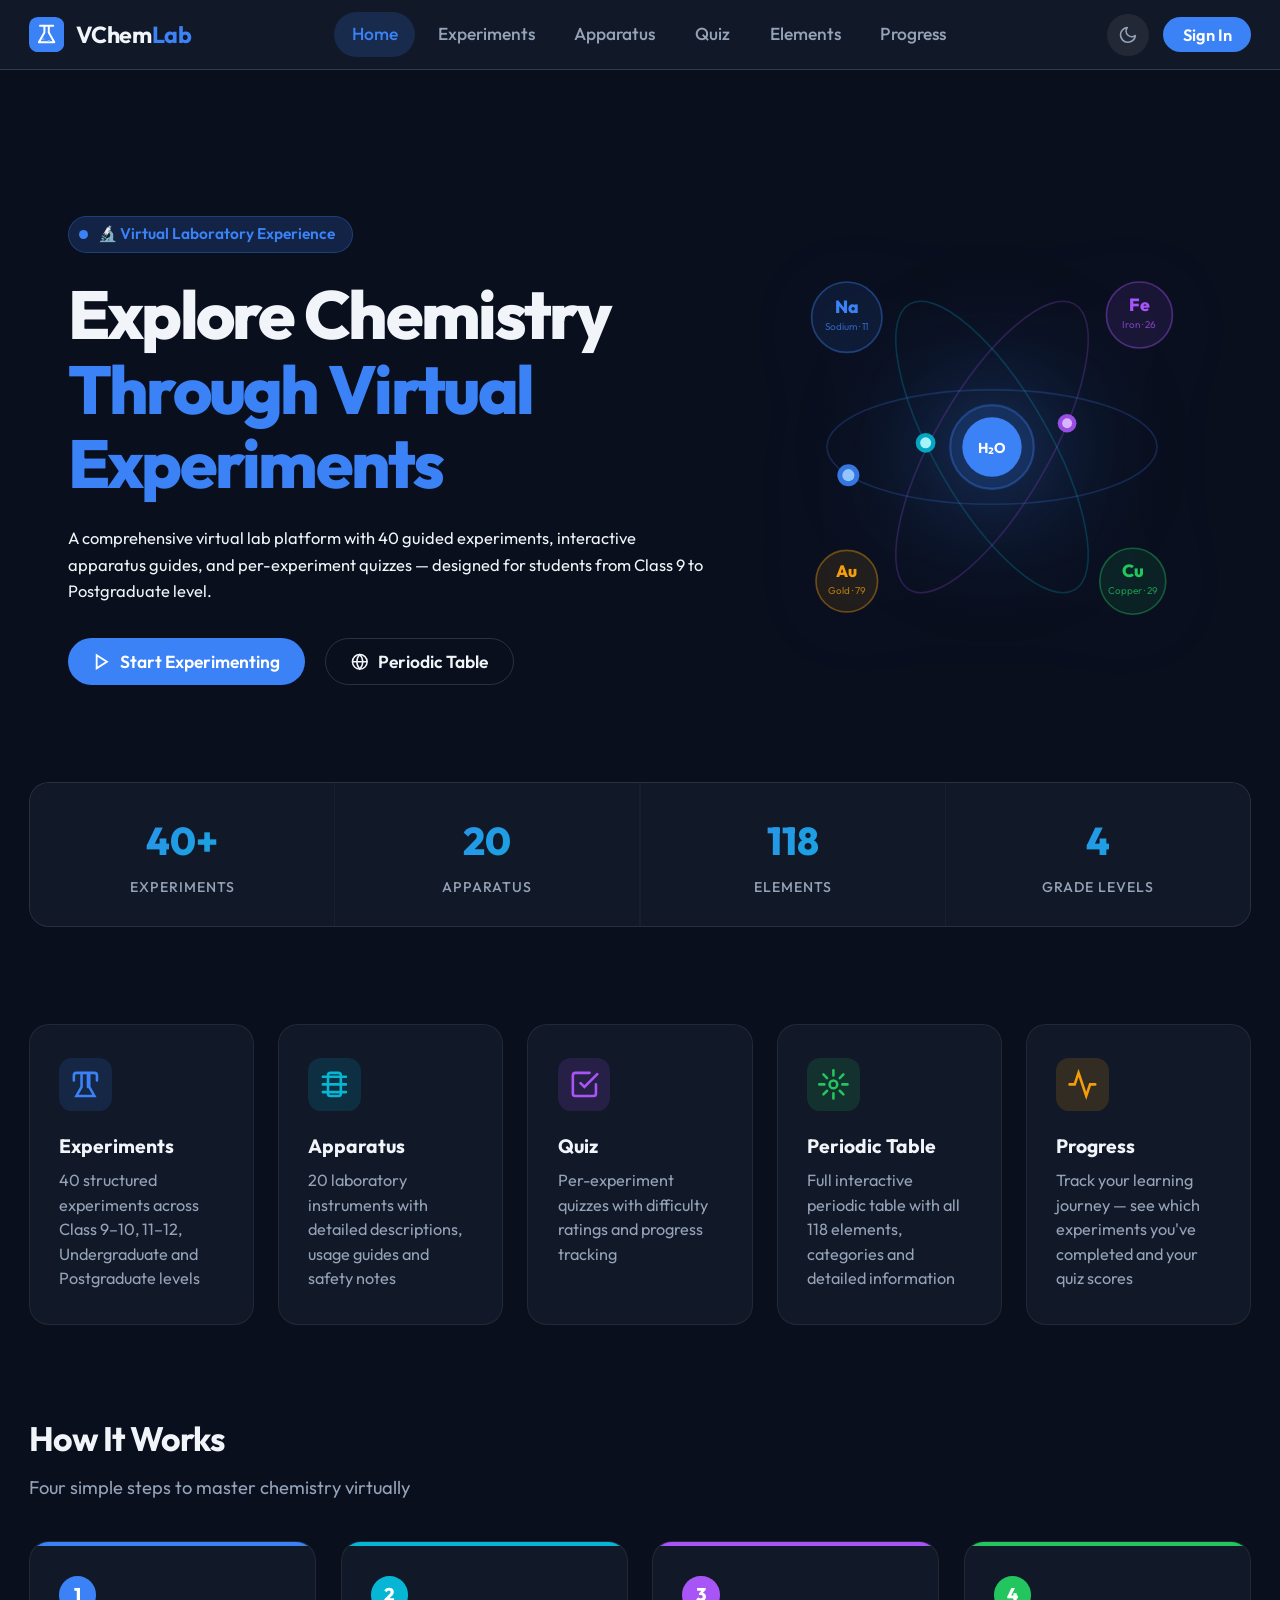
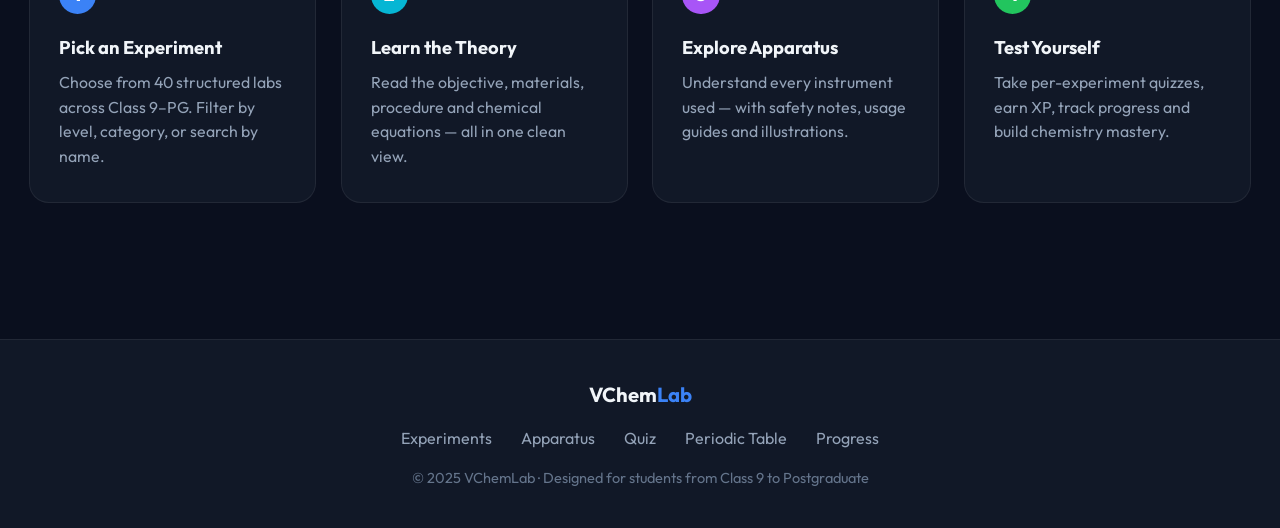
==== commit f234b368: "refactor: split into separate HTML, CSS and JS files" ====
--- a/index.html
+++ b/index.html
@@ -12,752 +12,7 @@
   <link rel="preconnect" href="https://fonts.googleapis.com">
   <link rel="preconnect" href="https://fonts.gstatic.com" crossorigin>
   <link href="https://fonts.googleapis.com/css2?family=Outfit:wght@300;400;500;600;700;800&display=swap" rel="stylesheet">
-  <style>
-/* =============================================
-   VChemLab — Styles
-   style.css
-   ============================================= */
-
-/* ── CSS Variables ── */
-:root {
-  --bg: #0a0f1e;
-  --bg-card: #111827;
-  --bg-card2: #1a2235;
-  --bg-input: #0f1729;
-  --accent: #3b82f6;
-  --accent2: #06b6d4;
-  --accent-h: #2563eb;
-  --accent-glow: rgba(59,130,246,0.18);
-  --text: #f1f5f9;
-  --text-soft: #94a3b8;
-  --text-muted: #64748b;
-  --border: rgba(255,255,255,0.07);
-  --border-s: rgba(255,255,255,0.14);
-  --shadow: 0 4px 24px rgba(0,0,0,0.45);
-  --shadow-sm: 0 2px 10px rgba(0,0,0,0.3);
-  --radius: 12px;
-  --radius-lg: 18px;
-  --radius-pill: 999px;
-  --nav-h: 64px;
-  --max-w: 1240px;
-  --beginner: #22c55e;
-  --intermediate: #f59e0b;
-  --advanced: #ef4444;
-  --expert: #a855f7;
-}
-
-[data-theme="light"] {
-  --bg: #f0f4ff;
-  --bg-card: #ffffff;
-  --bg-card2: #f8faff;
-  --bg-input: #f0f4ff;
-  --accent: #2563eb;
-  --accent2: #0891b2;
-  --accent-h: #1d4ed8;
-  --accent-glow: rgba(37,99,235,0.12);
-  --text: #0f172a;
-  --text-soft: #475569;
-  --text-muted: #94a3b8;
-  --border: rgba(0,0,0,0.08);
-  --border-s: rgba(0,0,0,0.16);
-  --shadow: 0 4px 24px rgba(0,0,0,0.1);
-  --shadow-sm: 0 2px 10px rgba(0,0,0,0.07);
-}
-
-/* ── Reset ── */
-*, *::before, *::after { margin: 0; padding: 0; box-sizing: border-box; }
-html { scroll-behavior: smooth; font-size: 110%; }
-body {
-  font-family: 'Outfit', sans-serif;
-  background: var(--bg);
-  color: var(--text);
-  min-height: 100vh;
-  transition: background .3s, color .3s;
-  padding-top: var(--nav-h);
-  font-size: 15px;
-  line-height: 1.6;
-  overflow-x: hidden;
-  zoom: 1.1;
-}
-a { color: inherit; text-decoration: none; cursor: pointer; }
-button { font-family: 'Outfit', sans-serif; cursor: pointer; border: none; outline: none; }
-input, select, textarea { font-family: 'Outfit', sans-serif; outline: none; border: none; }
-img { display: block; max-width: 100%; }
-
-/* ── Navbar ── */
-.navbar {
-  position: fixed; top: 0; left: 0; right: 0;
-  height: var(--nav-h);
-  background: var(--bg-card);
-  border-bottom: 1px solid var(--border-s);
-  z-index: 1000;
-  backdrop-filter: blur(12px);
-}
-.navbar.scrolled { box-shadow: 0 2px 20px rgba(0,0,0,.18); }
-.nav-inner {
-  max-width: var(--max-w); margin: 0 auto; padding: 0 1.5rem;
-  height: 100%; display: flex; align-items: center; gap: 2rem;
-}
-.nav-logo { display: flex; align-items: center; gap: .6rem; cursor: pointer; flex-shrink: 0; }
-.nav-logo svg { width: 32px; height: 32px; flex-shrink: 0; }
-.nav-logo span { font-size: 1.2rem; font-weight: 700; letter-spacing: -.02em; color: var(--text); }
-.nav-logo span strong { color: var(--accent); }
-.nav-links { display: flex; align-items: center; gap: .25rem; flex: 1; justify-content: center; }
-.nav-link {
-  padding: .45rem .9rem; border-radius: var(--radius-pill);
-  font-size: .9rem; font-weight: 500; color: var(--text-soft);
-  transition: all .2s; cursor: pointer; white-space: nowrap;
-}
-.nav-link:hover { color: var(--text); background: var(--border); }
-.nav-link.active { color: var(--accent); background: var(--accent-glow); }
-.nav-actions { display: flex; align-items: center; gap: .75rem; flex-shrink: 0; }
-.icon-btn {
-  width: 38px; height: 38px; border-radius: 50%;
-  background: var(--border); display: flex; align-items: center;
-  justify-content: center; color: var(--text-soft);
-  transition: all .2s; cursor: pointer;
-}
-.icon-btn:hover { background: var(--border-s); color: var(--text); }
-.icon-btn svg { width: 18px; height: 18px; }
-.btn-login {
-  padding: .4rem 1rem; border-radius: var(--radius-pill);
-  background: var(--accent); color: #fff;
-  font-size: .85rem; font-weight: 600; transition: all .2s;
-}
-.btn-login:hover { background: var(--accent-h); transform: translateY(-1px); }
-.nav-avatar {
-  width: 36px; height: 36px; border-radius: 50%;
-  background: linear-gradient(135deg, var(--accent), var(--accent2));
-  display: flex; align-items: center; justify-content: center;
-  font-weight: 700; font-size: .85rem; cursor: pointer; color: #fff;
-  transition: transform .2s;
-}
-.nav-avatar:hover { transform: scale(1.08); }
-
-/* ── Page System ── */
-.page { display: none; min-height: calc(100vh - var(--nav-h)); padding: 2.5rem 1.5rem; max-width: var(--max-w); margin: 0 auto; }
-.page.active { display: block; }
-
-/* ── Shared Components ── */
-.sec-title { font-size: 1.75rem; font-weight: 700; letter-spacing: -.03em; margin-bottom: .35rem; }
-.sec-sub { color: var(--text-soft); font-size: .95rem; margin-bottom: 2rem; }
-
-.card { background: var(--bg-card); border: 1px solid var(--border); border-radius: var(--radius); padding: 1.25rem; transition: all .25s; }
-.card:hover { border-color: var(--border-s); box-shadow: var(--shadow-sm); transform: translateY(-2px); }
-
-.btn {
-  display: inline-flex; align-items: center; gap: .5rem;
-  padding: .6rem 1.3rem; border-radius: var(--radius-pill);
-  font-size: .9rem; font-weight: 600; cursor: pointer;
-  transition: all .2s; font-family: 'Outfit', sans-serif;
-}
-.btn-primary { background: var(--accent); color: #fff; border: none; }
-.btn-primary:hover { background: var(--accent-h); transform: translateY(-1px); box-shadow: 0 4px 16px var(--accent-glow); }
-.btn-outline { background: transparent; color: var(--text); border: 1.5px solid var(--border-s); }
-.btn-outline:hover { border-color: var(--accent); color: var(--accent); }
-.btn-ghost { background: transparent; color: var(--text-soft); border: none; padding: .5rem .75rem; }
-.btn-ghost:hover { color: var(--text); background: var(--border); }
-.btn-sm { padding: .4rem .9rem; font-size: .82rem; }
-
-.badge { display: inline-flex; align-items: center; gap: .3rem; padding: .2rem .65rem; border-radius: var(--radius-pill); font-size: .75rem; font-weight: 600; }
-.badge-beginner { background: rgba(34,197,94,.15); color: #22c55e; }
-.badge-intermediate { background: rgba(245,158,11,.15); color: #f59e0b; }
-.badge-advanced { background: rgba(239,68,68,.15); color: #ef4444; }
-.badge-expert { background: rgba(168,85,247,.15); color: #a855f7; }
-.badge-xp { background: var(--accent-glow); color: var(--accent); }
-
-/* ── Home Hero ── */
-.hero {
-  display: flex; align-items: center; justify-content: space-between;
-  padding: 5rem 2rem; max-width: var(--max-w); margin: 0 auto;
-  gap: 3rem; text-align: left;
-}
-.hero-left { flex: 1; max-width: 580px; animation: fadeUp .7s ease both; }
-.hero-right { flex: 0 0 400px; display: flex; align-items: center; justify-content: center; animation: fadeUp .7s .15s ease both; }
-
-@keyframes fadeUp { from { opacity: 0; transform: translateY(24px); } to { opacity: 1; transform: translateY(0); } }
-
-.hero-eyebrow {
-  display: inline-flex; align-items: center; gap: .5rem;
-  background: var(--accent-glow); border: 1px solid rgba(59,130,246,.3);
-  border-radius: var(--radius-pill); padding: .28rem .9rem .28rem .55rem;
-  font-size: .8rem; font-weight: 600; color: var(--accent); margin-bottom: 1.25rem;
-}
-.eyebrow-dot {
-  width: 8px; height: 8px; border-radius: 50%;
-  background: var(--accent); flex-shrink: 0;
-  animation: blink 2s ease-in-out infinite;
-}
-@keyframes blink { 0%, 100% { opacity: 1; transform: scale(1); } 50% { opacity: .3; transform: scale(.7); } }
-
-.hero h1 { font-size: clamp(2rem,5vw,3.5rem); font-weight: 800; letter-spacing: -.04em; line-height: 1.1; margin-bottom: 1.25rem; }
-.hero h1 span { color: var(--accent); }
-.hero p { margin-left: 0; margin-right: 0; }
-.hero-btns { justify-content: flex-start; }
-
-.lab-visual-wrap { width: 100%; max-width: 400px; aspect-ratio: 1; filter: drop-shadow(0 8px 40px rgba(59,130,246,.22)); }
-.lab-visual-wrap svg { width: 100%; height: 100%; }
-.el-float { animation: elFloat 4s ease-in-out infinite; animation-delay: var(--fd, 0s); }
-@keyframes elFloat { 0%, 100% { transform: translateY(0); } 50% { transform: translateY(-9px); } }
-
-/* ── Stats Bar ── */
-.stats-bar {
-  display: grid; grid-template-columns: repeat(4,1fr);
-  gap: 1px; background: var(--border);
-  border: 1px solid var(--border); border-radius: var(--radius-lg);
-  overflow: hidden; margin-bottom: 3rem;
-}
-.stat-item { background: var(--bg-card); padding: 1.4rem 1rem; text-align: center; transition: background .2s; }
-.stat-item:hover { background: var(--bg-card2); }
-.stat-num {
-  font-size: 2rem; font-weight: 800;
-  background: linear-gradient(135deg, var(--accent), var(--accent2));
-  -webkit-background-clip: text; -webkit-text-fill-color: transparent;
-  background-clip: text; margin-bottom: .2rem;
-}
-.stat-lbl { font-size: .73rem; color: var(--text-soft); font-weight: 500; text-transform: uppercase; letter-spacing: .07em; }
-
-/* ── Feature Cards ── */
-.feature-grid { display: grid; grid-template-columns: repeat(auto-fit,minmax(200px,1fr)); gap: 1.25rem; padding: 2rem 0 3rem; }
-.feature-card {
-  background: var(--bg-card); border: 1px solid var(--border);
-  border-radius: var(--radius-lg); padding: 1.75rem 1.5rem;
-  cursor: pointer; transition: all .25s; text-align: left;
-}
-.feature-card:hover { border-color: var(--accent); box-shadow: 0 0 0 1px var(--accent),var(--shadow-sm); transform: translateY(-3px); }
-.feature-icon { width: 48px; height: 48px; border-radius: var(--radius); display: flex; align-items: center; justify-content: center; margin-bottom: 1rem; font-size: 1.5rem; }
-.feature-card h3 { font-size: 1rem; font-weight: 700; margin-bottom: .35rem; }
-.feature-card p { font-size: .84rem; color: var(--text-soft); line-height: 1.5; }
-
-/* ── How It Works ── */
-.how-section { padding: 1.5rem 0 2.5rem; }
-.how-grid { display: grid; grid-template-columns: repeat(auto-fit,minmax(210px,1fr)); gap: 1.25rem; margin-top: 2rem; }
-.how-card {
-  background: var(--bg-card); border: 1px solid var(--border);
-  border-radius: var(--radius-lg); padding: 1.75rem 1.5rem;
-  position: relative; overflow: hidden; transition: all .25s;
-}
-.how-card:hover { border-color: var(--border-s); transform: translateY(-3px); box-shadow: var(--shadow-sm); }
-.how-card::before { content: ''; position: absolute; top: 0; left: 0; right: 0; height: 3px; background: var(--sc); }
-.how-step { width: 34px; height: 34px; border-radius: 50%; background: var(--sc); color: #fff; display: flex; align-items: center; justify-content: center; font-weight: 800; font-size: .95rem; margin-bottom: 1rem; }
-.how-card h3 { font-size: .95rem; font-weight: 700; margin-bottom: .4rem; }
-.how-card p { font-size: .82rem; color: var(--text-soft); line-height: 1.55; }
-
-/* ── Scroll Reveal ── */
-.reveal { opacity: 0; transform: translateY(28px); transition: opacity .6s ease, transform .6s ease; }
-.reveal.in { opacity: 1; transform: translateY(0); }
-.rd1 { transition-delay: .1s; } .rd2 { transition-delay: .2s; } .rd3 { transition-delay: .3s; } .rd4 { transition-delay: .4s; }
-
-/* ── Footer ── */
-.site-footer { background: var(--bg-card); border-top: 1px solid var(--border); padding: 2rem 1.5rem; margin-top: 2rem; text-align: center; }
-.footer-inner { max-width: var(--max-w); margin: 0 auto; }
-.footer-logo { font-size: 1.05rem; font-weight: 700; margin-bottom: .75rem; }
-.footer-logo strong { color: var(--accent); }
-.footer-links { display: flex; gap: 1.5rem; justify-content: center; flex-wrap: wrap; margin-bottom: .75rem; }
-.footer-links a { font-size: .83rem; color: var(--text-soft); cursor: pointer; transition: color .2s; }
-.footer-links a:hover { color: var(--accent); }
-.footer-copy { font-size: .75rem; color: var(--text-muted); }
-
-/* ── Experiments Page ── */
-.exp-page-hero {
-  background: var(--bg-card); border: 1px solid var(--border);
-  border-radius: var(--radius-lg); padding: 2rem 2rem 1.75rem;
-  margin-bottom: 2rem; position: relative; overflow: hidden;
-  display: flex; align-items: center; justify-content: space-between;
-  gap: 1.5rem; flex-wrap: wrap;
-}
-.exp-page-hero::before {
-  content: ''; position: absolute; top: 0; left: 0; right: 0; height: 3px;
-  background: linear-gradient(90deg, var(--accent), var(--accent2), #a855f7);
-}
-.exp-hero-left h1 { font-size: 1.75rem; font-weight: 800; letter-spacing: -.03em; margin-bottom: .3rem; }
-.exp-hero-left p { font-size: .9rem; color: var(--text-soft); }
-.exp-hero-stats { display: flex; gap: 1.75rem; flex-wrap: wrap; }
-.exp-hs { text-align: center; }
-.exp-hs-num {
-  font-size: 1.6rem; font-weight: 800;
-  background: linear-gradient(135deg, var(--accent), var(--accent2));
-  -webkit-background-clip: text; -webkit-text-fill-color: transparent;
-  background-clip: text; line-height: 1;
-}
-.exp-hs-lbl { font-size: .68rem; color: var(--text-muted); text-transform: uppercase; letter-spacing: .08em; margin-top: .2rem; }
-
-/* ── Search & Filter ── */
-.exp-search-row {
-  display: flex; gap: .875rem; align-items: center;
-  margin-bottom: 2rem; flex-wrap: wrap;
-  padding: 1.25rem 1.5rem; background: var(--bg-card);
-  border: 1px solid var(--border); border-radius: var(--radius-lg);
-  backdrop-filter: blur(12px);
-}
-.exp-search-wrap { flex: 1; min-width: 220px; position: relative; }
-.exp-search-wrap svg {
-  position: absolute; left: 1rem; top: 50%; transform: translateY(-50%);
-  width: 16px; height: 16px; color: var(--text-muted);
-  pointer-events: none; transition: color .2s;
-}
-.exp-search-wrap:focus-within svg { color: var(--accent); }
-.search-input {
-  width: 100%; background: var(--bg-input);
-  border: 1.5px solid var(--border-s); border-radius: var(--radius-pill);
-  padding: .7rem 1.25rem .7rem 2.85rem; color: var(--text);
-  font-size: .9rem; transition: border .2s, box-shadow .2s, background .2s;
-}
-.search-input:focus {
-  border-color: var(--accent);
-  box-shadow: 0 0 0 3px var(--accent-glow), inset 0 1px 3px rgba(0,0,0,.15);
-  background: var(--bg-card);
-}
-.search-input::placeholder { color: var(--text-muted); }
-.filter-pills { display: flex; gap: .5rem; flex-wrap: wrap; }
-.filter-pill {
-  padding: .4rem 1.05rem; border-radius: var(--radius-pill);
-  border: 1.5px solid var(--border-s); background: transparent;
-  color: var(--text-soft); font-size: .82rem; font-weight: 600;
-  cursor: pointer; transition: all .2s; white-space: nowrap;
-}
-.filter-pill:hover { border-color: var(--accent); color: var(--accent); }
-.filter-pill.active { background: var(--accent); border-color: var(--accent); color: #fff; box-shadow: 0 2px 10px var(--accent-glow); }
-.filter-pill[data-diff="beginner"].active { background: rgba(34,197,94,.18); border-color: #22c55e; color: #4ade80; box-shadow: 0 2px 14px rgba(34,197,94,.3); }
-.filter-pill[data-diff="intermediate"].active { background: rgba(245,158,11,.18); border-color: #f59e0b; color: #fbbf24; box-shadow: 0 2px 14px rgba(245,158,11,.3); }
-.filter-pill[data-diff="advanced"].active { background: rgba(239,68,68,.18); border-color: #ef4444; color: #f87171; box-shadow: 0 2px 14px rgba(239,68,68,.3); }
-.filter-pill[data-diff="expert"].active { background: rgba(168,85,247,.18); border-color: #a855f7; color: #c084fc; box-shadow: 0 2px 14px rgba(168,85,247,.3); }
-
-/* ── Category Blocks ── */
-.cat-block { margin-bottom: 3rem; }
-.cat-header {
-  display: flex; align-items: center; gap: 1.1rem;
-  margin-bottom: 1.5rem; padding: 1.25rem 1.5rem;
-  background: var(--bg-card); border: 1px solid var(--border);
-  border-left: 4px solid var(--cat-color);
-  border-radius: var(--radius-lg); position: relative;
-  overflow: hidden; transition: box-shadow .2s;
-}
-.cat-header::after {
-  content: ''; position: absolute; inset: 0;
-  background: linear-gradient(90deg, rgba(var(--cat-color-rgb,59,130,246),.06) 0%, transparent 60%);
-  pointer-events: none;
-}
-.cat-header:hover { box-shadow: var(--shadow-sm); }
-.cat-num { width: 40px; height: 40px; border-radius: 10px; background: var(--cat-color); color: #fff; display: flex; align-items: center; justify-content: center; font-weight: 800; font-size: 1rem; flex-shrink: 0; }
-.cat-info { flex: 1; }
-.cat-info h3 { font-size: 1.05rem; font-weight: 700; margin-bottom: .1rem; }
-.cat-info p { font-size: .82rem; color: var(--text-soft); }
-.cat-count-badge { background: var(--bg-card2); border: 1px solid var(--border-s); border-radius: var(--radius-pill); padding: .3rem .9rem; font-size: .8rem; font-weight: 700; color: var(--cat-color); white-space: nowrap; }
-
-/* ── Experiment Grid ── */
-.exp-grid { display: grid; grid-template-columns: repeat(auto-fill,minmax(300px,1fr)); gap: 1.5rem; }
-
-/* ── Experiment Card ── */
-.exp-card {
-  background: var(--bg-card); border: 1px solid var(--border);
-  border-radius: var(--radius-lg); cursor: pointer;
-  transition: transform .28s cubic-bezier(.22,1,.36,1), box-shadow .28s ease, border-color .2s, background .2s;
-  position: relative; overflow: hidden;
-  display: flex; flex-direction: column; will-change: transform;
-}
-.exp-card::before {
-  content: ''; position: absolute; top: 0; left: 0; right: 0; height: 2px;
-  background: linear-gradient(90deg, var(--cat-color,var(--accent)), var(--accent2));
-  opacity: 0; transition: opacity .25s; z-index: 2;
-}
-.exp-card:hover { transform: translateY(-5px); border-color: var(--cat-color,var(--accent)); box-shadow: 0 12px 32px rgba(0,0,0,.22), 0 0 0 1px var(--cat-color,var(--accent)); background: var(--bg-card2); }
-.exp-card:hover::before { opacity: 1; }
-.exp-card:active { transform: translateY(-2px); }
-.exp-card.is-completed { border-color: rgba(34,197,94,.35); }
-.exp-card.is-completed:hover { border-color: #22c55e; box-shadow: 0 12px 32px rgba(0,0,0,.22), 0 0 0 1px #22c55e; }
-
-/* ── Card Image ── */
-.exp-card-img {
-  position: relative; height: 165px; overflow: hidden;
-  border-radius: var(--radius-lg) var(--radius-lg) 0 0;
-  flex-shrink: 0; display: flex; align-items: center;
-  justify-content: center; background: var(--bg-card2);
-}
-.exp-card-photo {
-  width: 100%; height: 100%; object-fit: cover; object-position: center;
-  display: block;
-  transition: transform .6s cubic-bezier(.25,.46,.45,.94);
-  filter: brightness(.85) saturate(1.1);
-}
-.exp-card:hover .exp-card-photo { transform: scale(1.07); filter: brightness(.95) saturate(1.2); }
-.exp-card-svg-banner {
-  width: 100%; height: 100%;
-  display: flex; align-items: center; justify-content: center; position: relative;
-}
-.exp-card-svg-banner svg { position: relative; z-index: 1; transition: transform .5s cubic-bezier(.22,1,.36,1); }
-.exp-card:hover .exp-card-svg-banner svg { transform: scale(1.08) translateY(-3px); }
-.exp-card-img-overlay {
-  position: absolute; inset: 0;
-  background: linear-gradient(to bottom, rgba(0,0,0,.04) 0%, rgba(0,0,0,.18) 45%, rgba(0,0,0,.7) 100%);
-  pointer-events: none; z-index: 2;
-}
-.exp-card-img-tint {
-  position: absolute; inset: 0;
-  background: linear-gradient(135deg, var(--cat-color,var(--accent)) 0%, transparent 60%);
-  opacity: .12; pointer-events: none; mix-blend-mode: screen; z-index: 3;
-}
-.exp-img-diff {
-  position: absolute; top: .7rem; left: .7rem;
-  padding: .22rem .7rem; border-radius: var(--radius-pill);
-  font-size: .7rem; font-weight: 700;
-  backdrop-filter: blur(10px); letter-spacing: .03em; z-index: 10;
-}
-.exp-img-diff.beginner { background: rgba(34,197,94,.22); color: #4ade80; border: 1px solid rgba(34,197,94,.45); }
-.exp-img-diff.intermediate { background: rgba(245,158,11,.22); color: #fbbf24; border: 1px solid rgba(245,158,11,.45); }
-.exp-img-diff.advanced { background: rgba(239,68,68,.22); color: #f87171; border: 1px solid rgba(239,68,68,.45); }
-.exp-img-diff.expert { background: rgba(168,85,247,.22); color: #c084fc; border: 1px solid rgba(168,85,247,.45); }
-.exp-img-status {
-  position: absolute; top: .7rem; right: .7rem;
-  width: 27px; height: 27px; border-radius: 50%;
-  display: flex; align-items: center; justify-content: center;
-  backdrop-filter: blur(10px); z-index: 10;
-}
-.exp-img-status.done { background: rgba(34,197,94,.28); border: 1px solid rgba(34,197,94,.55); }
-.exp-img-status.in-prog { background: rgba(6,182,212,.28); border: 1px solid rgba(6,182,212,.55); }
-.exp-img-xp {
-  position: absolute; bottom: .7rem; right: .7rem;
-  padding: .22rem .65rem; border-radius: var(--radius-pill);
-  font-size: .7rem; font-weight: 700;
-  backdrop-filter: blur(10px);
-  background: rgba(59,130,246,.22); color: #93c5fd;
-  border: 1px solid rgba(59,130,246,.35);
-  display: flex; align-items: center; gap: .3rem; z-index: 10;
-}
-
-/* ── Card Body ── */
-.exp-card-body { padding: 1.15rem 1.3rem .75rem; flex: 1; }
-.exp-card h4 { font-size: .96rem; font-weight: 700; line-height: 1.35; margin-bottom: .5rem; color: var(--text); }
-.exp-card-desc { font-size: .81rem; color: var(--text-soft); line-height: 1.55; margin-bottom: .85rem; display: -webkit-box; -webkit-line-clamp: 2; -webkit-box-orient: vertical; overflow: hidden; }
-.exp-card-meta { display: flex; align-items: center; gap: .65rem; flex-wrap: wrap; }
-.exp-meta-chip { display: flex; align-items: center; gap: .3rem; font-size: .73rem; color: var(--text-muted); font-weight: 500; }
-.exp-meta-chip svg { width: 11px; height: 11px; flex-shrink: 0; }
-
-/* ── Progress Bar ── */
-.exp-card-progress { height: 3px; background: var(--border); margin: .85rem 1.3rem .5rem; border-radius: 99px; overflow: hidden; }
-.exp-card-progress-fill {
-  height: 100%; border-radius: 99px;
-  background: linear-gradient(90deg, var(--cat-color,var(--accent)), var(--accent2));
-  transition: width .6s ease; position: relative;
-}
-.exp-card-progress-fill::after { content: ''; position: absolute; right: 0; top: 0; bottom: 0; width: 8px; background: inherit; filter: blur(3px); opacity: .7; }
-
-/* ── Card Footer ── */
-.exp-card-foot { display: flex; align-items: center; justify-content: space-between; gap: .5rem; padding: .8rem 1.3rem; border-top: 1px solid var(--border); }
-.exp-status-label { font-size: .71rem; color: var(--text-muted); font-weight: 500; }
-.exp-status-label.s-completed { color: #4ade80; }
-.exp-status-label.s-in-prog { color: var(--accent2); }
-.start-btn {
-  background: var(--accent); color: #fff; border: none;
-  padding: .38rem 1rem; border-radius: var(--radius-pill);
-  font-size: .79rem; font-weight: 700; cursor: pointer;
-  display: flex; align-items: center; gap: .35rem;
-  transition: all .2s; white-space: nowrap; flex-shrink: 0;
-}
-.start-btn:hover { background: var(--accent-h); transform: translateY(-1px); box-shadow: 0 4px 12px var(--accent-glow); }
-.start-btn.resume { background: transparent; color: var(--accent2); border: 1.5px solid var(--accent2); }
-.start-btn.resume:hover { background: rgba(6,182,212,.12); }
-.start-btn.review { background: transparent; color: #4ade80; border: 1.5px solid rgba(34,197,94,.5); }
-.start-btn.review:hover { background: rgba(34,197,94,.1); }
-.start-btn svg { width: 10px; height: 10px; }
-
-/* ── Skeleton Loading ── */
-@keyframes shimmer { 0% { background-position: -600px 0; } 100% { background-position: 600px 0; } }
-.skel { background: linear-gradient(90deg, var(--border) 25%, var(--border-s) 50%, var(--border) 75%); background-size: 600px 100%; animation: shimmer 1.4s infinite; border-radius: 6px; }
-.exp-card-skeleton { background: var(--bg-card); border: 1px solid var(--border); border-radius: var(--radius-lg); overflow: hidden; }
-.exp-card-skeleton .skel-img { height: 155px; border-radius: 0; }
-.exp-card-skeleton .skel-body { padding: 1.15rem 1.3rem; }
-.exp-card-skeleton .skel-title { height: 16px; width: 70%; margin-bottom: .7rem; }
-.exp-card-skeleton .skel-desc { height: 12px; width: 100%; margin-bottom: .4rem; }
-.exp-card-skeleton .skel-desc2 { height: 12px; width: 60%; margin-bottom: 1rem; }
-.exp-card-skeleton .skel-meta { height: 10px; width: 40%; }
-
-/* ── Experiment Detail ── */
-.detail-wrap { max-width: 900px; margin: 0 auto; }
-.back-btn { display: inline-flex; align-items: center; gap: .4rem; color: var(--text-soft); margin-bottom: 1.5rem; font-size: .9rem; cursor: pointer; transition: color .2s; }
-.back-btn:hover { color: var(--accent); }
-.back-btn svg { width: 16px; height: 16px; }
-.detail-header { background: var(--bg-card); border: 1px solid var(--border); border-radius: var(--radius-lg); padding: 2rem; margin-bottom: 1.25rem; position: relative; overflow: hidden; }
-.detail-header::before { content: ''; position: absolute; top: 0; left: 0; right: 0; height: 3px; background: linear-gradient(90deg, var(--accent), var(--accent2)); }
-.detail-badges { display: flex; gap: .6rem; flex-wrap: wrap; margin-bottom: 1rem; }
-.detail-title { font-size: clamp(1.5rem,3vw,2.1rem); font-weight: 800; letter-spacing: -.03em; margin-bottom: .5rem; }
-.detail-desc { color: var(--text-soft); font-size: .95rem; line-height: 1.65; margin-bottom: 1.25rem; }
-.detail-meta { display: flex; gap: 1.25rem; flex-wrap: wrap; }
-.meta-item { display: flex; align-items: center; gap: .45rem; font-size: .85rem; color: var(--text-soft); background: var(--bg-card2); border: 1px solid var(--border); padding: .35rem .85rem; border-radius: var(--radius-pill); }
-.meta-item svg { width: 14px; height: 14px; color: var(--accent); flex-shrink: 0; }
-.apparatus-chips { display: flex; gap: .5rem; flex-wrap: wrap; margin-top: .75rem; }
-.app-chip { background: var(--bg-card2); border: 1px solid var(--border-s); border-radius: var(--radius-pill); padding: .3rem .85rem; font-size: .8rem; color: var(--accent2); cursor: pointer; transition: all .2s; }
-.app-chip:hover { background: var(--accent-glow); border-color: var(--accent); color: var(--accent); }
-.detail-section { background: var(--bg-card); border: 1px solid var(--border); border-radius: var(--radius-lg); padding: 1.5rem 1.75rem; margin-bottom: 1rem; position: relative; }
-.detail-section::before { content: ''; position: absolute; left: 0; top: 1rem; bottom: 1rem; width: 3px; background: var(--accent); border-radius: 0 2px 2px 0; opacity: .6; }
-.detail-section h3 { font-size: .78rem; font-weight: 700; text-transform: uppercase; letter-spacing: .12em; color: var(--accent); margin-bottom: .9rem; display: flex; align-items: center; gap: .5rem; }
-.detail-section h3 svg { width: 14px; height: 14px; opacity: .7; }
-.detail-section p { font-size: .9rem; color: var(--text-soft); line-height: 1.75; }
-.equation-box { background: linear-gradient(135deg, var(--bg-card2), var(--bg-input)); border: 1px solid var(--border-s); border-left: 3px solid var(--accent2); border-radius: var(--radius); padding: 1rem 1.25rem; font-family: 'Courier New', monospace; font-size: .93rem; color: var(--accent2); margin-top: .875rem; line-height: 1.7; }
-.materials-list { list-style: none; display: grid; grid-template-columns: repeat(auto-fill,minmax(220px,1fr)); gap: .5rem; }
-.materials-list li { display: flex; align-items: center; gap: .65rem; font-size: .87rem; color: var(--text-soft); background: var(--bg-card2); border: 1px solid var(--border); padding: .5rem .75rem; border-radius: 8px; }
-.materials-list li::before { content: ''; width: 7px; height: 7px; border-radius: 50%; background: var(--accent2); flex-shrink: 0; }
-.procedure-list { list-style: none; display: flex; flex-direction: column; gap: .75rem; }
-.procedure-list li { display: flex; gap: .9rem; font-size: .88rem; color: var(--text-soft); line-height: 1.7; background: var(--bg-card2); border: 1px solid var(--border); padding: .75rem 1rem; border-radius: 8px; }
-.step-num { min-width: 26px; height: 26px; border-radius: 50%; background: var(--accent); color: #fff; font-size: .75rem; font-weight: 700; display: flex; align-items: center; justify-content: center; flex-shrink: 0; margin-top: .18rem; }
-.precautions-list { list-style: none; display: flex; flex-direction: column; gap: .5rem; }
-.precautions-list li { display: flex; align-items: flex-start; gap: .7rem; font-size: .87rem; color: var(--text-soft); line-height: 1.6; background: rgba(245,158,11,.06); border: 1px solid rgba(245,158,11,.2); padding: .6rem .875rem; border-radius: 8px; }
-.precautions-list li::before { content: ''; width: 18px; height: 18px; background: url("data:image/svg+xml,%3Csvg xmlns='http://www.w3.org/2000/svg' viewBox='0 0 24 24' fill='none' stroke='%23f59e0b' stroke-width='2' stroke-linecap='round'%3E%3Cpath d='M10.29 3.86L1.82 18a2 2 0 001.71 3h16.94a2 2 0 001.71-3L13.71 3.86a2 2 0 00-3.42 0z'/%3E%3Cline x1='12' y1='9' x2='12' y2='13'/%3E%3Cline x1='12' y1='17' x2='12.01' y2='17'/%3E%3C/svg%3E") center/contain no-repeat; flex-shrink: 0; margin-top: .05rem; opacity: .8; }
-.take-quiz-bar { background: linear-gradient(135deg, var(--accent-glow), rgba(6,182,212,.08)); border: 1px solid var(--accent); border-radius: var(--radius-lg); padding: 1.25rem 1.5rem; display: flex; align-items: center; justify-content: space-between; gap: 1rem; flex-wrap: wrap; margin-bottom: 1rem; }
-.take-quiz-bar .tqb-text h4 { font-weight: 700; margin-bottom: .2rem; }
-.take-quiz-bar .tqb-text p { font-size: .85rem; color: var(--text-soft); }
-
-/* ── Video Section ── */
-.video-section { background: var(--bg-card); border: 1px solid var(--border); border-radius: var(--radius-lg); overflow: hidden; margin-bottom: 1rem; }
-.vs-header { display: flex; align-items: center; justify-content: space-between; gap: 1rem; padding: 1.1rem 1.5rem; border-bottom: 1px solid var(--border); background: var(--bg-card2); }
-.vs-header-left { display: flex; align-items: center; gap: .9rem; }
-.vs-icon { width: 36px; height: 36px; border-radius: 8px; background: linear-gradient(135deg,#ef4444,#dc2626); display: flex; align-items: center; justify-content: center; flex-shrink: 0; }
-.vs-icon svg { width: 16px; height: 16px; fill: #fff; }
-.vs-header-left h3 { font-size: .95rem; font-weight: 700; color: var(--text); }
-.vs-header-left p { font-size: .78rem; color: var(--text-muted); margin-top: .1rem; }
-.video-wrapper { position: relative; padding-bottom: 56.25%; height: 0; overflow: hidden; border-bottom: 1px solid var(--border); }
-.video-wrapper iframe { position: absolute; top: 0; left: 0; width: 100%; height: 100%; border: 0; }
-.vs-or { display: flex; align-items: center; gap: .75rem; padding: 0 1.5rem; margin: .25rem 0; }
-.vs-or::before, .vs-or::after { content: ''; flex: 1; height: 1px; background: var(--border); }
-.vs-or span { font-size: .72rem; color: var(--text-muted); font-weight: 600; text-transform: uppercase; letter-spacing: .08em; white-space: nowrap; }
-.vs-yt-wrap { padding: 1.25rem 1.5rem 1.5rem; }
-.vs-yt-card { display: flex; align-items: center; gap: 1.25rem; padding: 1.25rem 1.4rem; background: var(--bg-card2); border: 1px solid var(--border); border-radius: var(--radius-lg); text-decoration: none; color: inherit; transition: all .3s cubic-bezier(.34,1.2,.64,1); position: relative; overflow: hidden; }
-.vs-yt-card::before { content: ''; position: absolute; inset: 0; background: linear-gradient(135deg, rgba(239,68,68,.06) 0%, transparent 60%); opacity: 0; transition: opacity .3s; pointer-events: none; }
-.vs-yt-card:hover { border-color: rgba(239,68,68,.5); transform: translateY(-3px); box-shadow: 0 12px 32px rgba(239,68,68,.15); }
-.vs-yt-card:hover::before { opacity: 1; }
-.vs-yt-card:hover .vs-yt-logo { transform: scale(1.08); }
-.vs-yt-card:hover .vs-yt-go { background: #ef4444; color: #fff; border-color: #ef4444; }
-.vs-yt-logo { width: 52px; height: 52px; border-radius: 12px; background: rgba(239,68,68,.12); border: 1px solid rgba(239,68,68,.2); display: flex; align-items: center; justify-content: center; flex-shrink: 0; transition: transform .3s cubic-bezier(.34,1.56,.64,1); }
-.vs-yt-logo svg { width: 28px; height: 28px; }
-.vs-yt-text { flex: 1; min-width: 0; }
-.vs-yt-text strong { display: block; font-size: .95rem; font-weight: 700; color: var(--text); margin-bottom: .3rem; }
-.vs-yt-query { display: flex; align-items: center; gap: .5rem; background: var(--bg-input); border: 1px solid var(--border-s); border-radius: var(--radius-pill); padding: .3rem .85rem; }
-.vs-yt-query svg { width: 11px; height: 11px; color: var(--text-muted); flex-shrink: 0; }
-.vs-yt-query span { font-size: .76rem; color: var(--text-muted); white-space: nowrap; overflow: hidden; text-overflow: ellipsis; }
-.vs-yt-go { width: 36px; height: 36px; border-radius: 50%; border: 1.5px solid var(--border-s); display: flex; align-items: center; justify-content: center; flex-shrink: 0; transition: all .25s; color: var(--text-soft); }
-.vs-yt-go svg { width: 15px; height: 15px; }
-
-/* ── Apparatus Page ── */
-.app-page-hero { background: var(--bg-card); border: 1px solid var(--border); border-radius: var(--radius-lg); padding: 2rem 2rem 1.75rem; margin-bottom: 2rem; position: relative; overflow: hidden; }
-.app-page-hero::before { content: ''; position: absolute; top: 0; left: 0; right: 0; height: 3px; background: linear-gradient(90deg, var(--accent2), var(--accent), #a855f7); }
-.app-page-hero h1 { font-size: 1.75rem; font-weight: 800; letter-spacing: -.03em; margin-bottom: .3rem; }
-.app-page-hero p { font-size: .9rem; color: var(--text-soft); }
-.app-grid { display: grid; grid-template-columns: repeat(auto-fill,minmax(210px,1fr)); gap: 1.4rem; }
-.app-card {
-  background: var(--bg-card); border: 1px solid var(--border);
-  border-radius: var(--radius-lg); cursor: pointer;
-  transition: transform .28s cubic-bezier(.22,1,.36,1), box-shadow .28s ease, border-color .2s, background .2s;
-  overflow: hidden; display: flex; flex-direction: column; position: relative;
-}
-.app-card:hover { transform: translateY(-5px); box-shadow: 0 12px 32px rgba(0,0,0,.2), 0 0 0 1px var(--app-color,var(--accent)); border-color: var(--app-color,var(--accent)); background: var(--bg-card2); }
-.app-card:active { transform: translateY(-2px); }
-.app-card:hover .app-svg-wrap { background: var(--app-bg,var(--accent-glow)); }
-.app-card:hover .app-img-wrap img { transform: scale(1.05); }
-.app-card:hover .app-svg-wrap svg { transform: scale(1.06); }
-.app-svg-wrap { height: 160px; display: flex; align-items: center; justify-content: center; background: var(--bg-card2); border-bottom: 1px solid var(--border); transition: background .3s; position: relative; overflow: hidden; }
-.app-svg-wrap::before { content: ''; position: absolute; bottom: 0; left: 0; right: 0; height: 40%; background: linear-gradient(to top, var(--bg-card), transparent); pointer-events: none; z-index: 1; }
-.app-svg-wrap svg { transition: transform .35s cubic-bezier(.22,1,.36,1); position: relative; z-index: 2; }
-.app-img-wrap { height: 160px; display: flex; align-items: center; justify-content: center; background: var(--bg-card2); border-bottom: 1px solid var(--border); transition: background .3s; position: relative; overflow: hidden; }
-.app-img-wrap::before { content: ''; position: absolute; inset: 0; background: linear-gradient(to bottom, transparent 40%, var(--bg-card) 100%); pointer-events: none; z-index: 1; }
-.app-img-wrap img { max-height: 130px; max-width: 120px; width: auto; height: auto; object-fit: contain; transition: transform .35s cubic-bezier(.22,1,.36,1); position: relative; z-index: 2; filter: drop-shadow(0 4px 12px rgba(0,0,0,.25)); }
-.app-card-body { padding: 1.1rem 1.2rem 1rem; flex: 1; display: flex; flex-direction: column; gap: .35rem; }
-.app-card-body h3 { font-size: .95rem; font-weight: 700; color: var(--text); }
-.app-card-body p { font-size: .78rem; color: var(--text-soft); line-height: 1.5; display: -webkit-box; -webkit-line-clamp: 2; -webkit-box-orient: vertical; overflow: hidden; }
-.app-card-foot { padding: .65rem 1.2rem .9rem; display: flex; align-items: center; justify-content: space-between; }
-.app-cat-tag { font-size: .69rem; font-weight: 700; color: var(--app-color,var(--accent2)); text-transform: uppercase; letter-spacing: .08em; background: var(--app-bg,rgba(6,182,212,.1)); padding: .2rem .6rem; border-radius: var(--radius-pill); border: 1px solid var(--app-color,rgba(6,182,212,.3)); }
-.app-arrow { width: 22px; height: 22px; border-radius: 50%; background: var(--border); display: flex; align-items: center; justify-content: center; transition: all .2s; }
-.app-card:hover .app-arrow { background: var(--app-color,var(--accent)); color: #fff; }
-.app-arrow svg { width: 10px; height: 10px; }
-
-/* ── Apparatus Modal ── */
-.modal-overlay { position: fixed; inset: 0; background: rgba(0,0,0,.75); backdrop-filter: blur(8px); z-index: 2000; display: flex; align-items: center; justify-content: center; padding: 1.5rem; opacity: 0; pointer-events: none; transition: opacity .3s; }
-.modal-overlay.open { opacity: 1; pointer-events: all; }
-.modal-box { background: var(--bg-card); border: 1px solid var(--border-s); border-radius: var(--radius-lg); max-width: 700px; width: 100%; max-height: 90vh; overflow-y: auto; position: relative; transform: translateY(28px) scale(.97); transition: transform .35s cubic-bezier(.34,1.2,.64,1), opacity .3s; box-shadow: 0 32px 64px rgba(0,0,0,.4); }
-.modal-overlay.open .modal-box { transform: translateY(0) scale(1); }
-.modal-close { position: absolute; top: 1rem; right: 1rem; width: 34px; height: 34px; border-radius: 50%; background: var(--border); display: flex; align-items: center; justify-content: center; cursor: pointer; color: var(--text-soft); transition: all .2s; border: none; z-index: 10; }
-.modal-close:hover { background: var(--border-s); color: var(--text); transform: rotate(90deg); }
-.modal-close svg { width: 16px; height: 16px; }
-.modal-hero-banner { height: 200px; display: flex; align-items: center; justify-content: center; background: linear-gradient(135deg, var(--bg-card2), var(--bg-input)); border-bottom: 1px solid var(--border); position: relative; overflow: hidden; border-radius: var(--radius-lg) var(--radius-lg) 0 0; }
-.modal-hero-banner::before { content: ''; position: absolute; inset: 0; background: radial-gradient(circle at 50% 100%, var(--accent-glow) 0%, transparent 65%); }
-.modal-hero-banner svg { position: relative; z-index: 1; filter: drop-shadow(0 8px 24px rgba(59,130,246,.2)); }
-.modal-hero-cat { position: absolute; top: 1rem; left: 1rem; font-size: .7rem; font-weight: 700; text-transform: uppercase; letter-spacing: .1em; color: var(--accent2); background: var(--bg-card); border: 1px solid var(--border-s); padding: .25rem .7rem; border-radius: var(--radius-pill); }
-.modal-title-row { padding: 1.5rem 2rem 0; }
-.modal-title-row h2 { font-size: 1.65rem; font-weight: 800; letter-spacing: -.03em; margin-bottom: .35rem; }
-.modal-title-row p { font-size: .9rem; color: var(--text-soft); line-height: 1.65; }
-.modal-body { padding: 1.5rem 2rem 2rem; }
-.modal-section { margin-bottom: 1.25rem; background: var(--bg-card2); border: 1px solid var(--border); border-radius: var(--radius); padding: 1.1rem 1.25rem; }
-.modal-section h4 { font-size: .78rem; font-weight: 700; text-transform: uppercase; letter-spacing: .12em; color: var(--accent); margin-bottom: .75rem; display: flex; align-items: center; gap: .4rem; }
-.modal-section h4::before { content: ''; width: 3px; height: 12px; background: var(--accent); border-radius: 2px; display: inline-block; }
-.modal-list { list-style: none; display: flex; flex-direction: column; gap: .5rem; }
-.modal-list li { font-size: .87rem; color: var(--text-soft); display: flex; align-items: flex-start; gap: .6rem; line-height: 1.6; }
-.modal-list li::before { content: ''; width: 6px; height: 6px; border-radius: 50%; background: var(--accent); flex-shrink: 0; margin-top: .45rem; }
-
-/* ── Quiz Page ── */
-.quiz-cat-grid { display: grid; grid-template-columns: repeat(auto-fill,minmax(300px,1fr)); gap: 1.25rem; margin-top: 1.5rem; }
-.quiz-cat-card { background: var(--bg-card); border: 1px solid var(--border); border-radius: var(--radius-lg); padding: 1.5rem; overflow: hidden; position: relative; }
-.quiz-cat-card::before { content: ''; position: absolute; left: 0; top: 0; bottom: 0; width: 3px; background: var(--cat-color); }
-.quiz-cat-header { display: flex; align-items: center; gap: .75rem; margin-bottom: 1rem; }
-.quiz-cat-dot { width: 12px; height: 12px; border-radius: 50%; background: var(--cat-color); flex-shrink: 0; }
-.quiz-cat-header h3 { font-weight: 700; font-size: 1rem; }
-.quiz-exp-list { display: flex; flex-direction: column; gap: .5rem; }
-.quiz-exp-item { display: flex; align-items: center; justify-content: space-between; gap: .75rem; padding: .65rem .875rem; background: var(--bg-card2); border: 1px solid var(--border); border-radius: var(--radius); cursor: pointer; transition: all .2s; }
-.quiz-exp-item:hover { border-color: var(--accent); background: var(--accent-glow); }
-.quiz-exp-item .qei-left { flex: 1; }
-.quiz-exp-item .qei-name { font-size: .85rem; font-weight: 600; margin-bottom: .2rem; }
-.quiz-exp-item .qei-badges { display: flex; gap: .4rem; flex-wrap: wrap; }
-.quiz-exp-item .qei-status { font-size: .72rem; padding: .15rem .5rem; border-radius: var(--radius-pill); white-space: nowrap; }
-.status-pending { background: rgba(100,116,139,.15); color: var(--text-muted); }
-.status-attempted { background: rgba(245,158,11,.15); color: #f59e0b; }
-.status-completed { background: rgba(34,197,94,.15); color: #22c55e; }
-
-/* ── Active Quiz ── */
-.quiz-active-wrap { max-width: 700px; margin: 0 auto; }
-.quiz-progress-bar { height: 6px; background: var(--border); border-radius: var(--radius-pill); margin-bottom: 2rem; overflow: hidden; }
-.quiz-progress-fill { height: 100%; background: linear-gradient(90deg, var(--accent), var(--accent2)); border-radius: var(--radius-pill); transition: width .4s; }
-.quiz-q-num { font-size: .8rem; font-weight: 600; color: var(--text-muted); text-transform: uppercase; letter-spacing: .08em; margin-bottom: .5rem; }
-.quiz-question { font-size: 1.15rem; font-weight: 700; margin-bottom: 2rem; line-height: 1.5; }
-.quiz-options { display: flex; flex-direction: column; gap: .75rem; }
-.quiz-opt { background: var(--bg-card); border: 1.5px solid var(--border-s); border-radius: var(--radius); padding: 1rem 1.25rem; cursor: pointer; transition: all .2s; font-size: .92rem; font-weight: 500; text-align: left; color: var(--text); }
-.quiz-opt:hover:not(.disabled) { border-color: var(--accent); background: var(--accent-glow); color: var(--accent); }
-.quiz-opt.correct { border-color: #22c55e; background: rgba(34,197,94,.1); color: #22c55e; }
-.quiz-opt.wrong { border-color: #ef4444; background: rgba(239,68,68,.1); color: #ef4444; }
-.quiz-opt.disabled { cursor: default; opacity: .7; }
-.quiz-feedback { margin-top: 1.25rem; padding: 1rem 1.25rem; border-radius: var(--radius); font-size: .88rem; display: none; }
-.quiz-feedback.show { display: block; }
-.quiz-feedback.correct { background: rgba(34,197,94,.1); border: 1px solid #22c55e; color: #22c55e; }
-.quiz-feedback.wrong { background: rgba(239,68,68,.1); border: 1px solid #ef4444; color: #ef4444; }
-.quiz-next-btn { margin-top: 1.5rem; display: flex; justify-content: flex-end; }
-.quiz-result-card { text-align: center; padding: 3rem 2rem; background: var(--bg-card); border: 1px solid var(--border); border-radius: var(--radius-lg); }
-.quiz-result-score { font-size: 4rem; font-weight: 800; color: var(--accent); margin-bottom: .5rem; }
-.quiz-result-card h2 { font-size: 1.5rem; font-weight: 700; margin-bottom: .75rem; }
-.quiz-result-card p { color: var(--text-soft); margin-bottom: 2rem; }
-
-/* ── Progress Page ── */
-.overall-card { background: var(--bg-card); border: 1px solid var(--border); border-radius: var(--radius-lg); padding: 2rem; margin-bottom: 2rem; display: grid; grid-template-columns: 1fr 1fr 1fr; gap: 1.5rem; text-align: center; }
-.overall-stat { display: flex; flex-direction: column; gap: .25rem; }
-.overall-stat .val { font-size: 2rem; font-weight: 800; color: var(--accent); }
-.overall-stat .lbl { font-size: .82rem; color: var(--text-soft); text-transform: uppercase; letter-spacing: .06em; }
-.prog-exp-list { display: flex; flex-direction: column; gap: .875rem; }
-.prog-exp-item { background: var(--bg-card); border: 1px solid var(--border); border-radius: var(--radius); padding: 1.1rem 1.25rem; }
-.prog-exp-header { display: flex; align-items: center; justify-content: space-between; gap: 1rem; margin-bottom: .75rem; }
-.prog-exp-header h4 { font-size: .9rem; font-weight: 700; }
-.prog-pct { font-size: .85rem; font-weight: 700; color: var(--accent); }
-.prog-bar { height: 6px; background: var(--border); border-radius: var(--radius-pill); overflow: hidden; margin-bottom: .5rem; }
-.prog-bar-fill { height: 100%; background: linear-gradient(90deg, var(--accent), var(--accent2)); border-radius: var(--radius-pill); transition: width .6s; }
-.prog-states { display: flex; gap: 1rem; }
-.prog-state { display: flex; align-items: center; gap: .35rem; font-size: .75rem; color: var(--text-muted); }
-.prog-state-dot { width: 8px; height: 8px; border-radius: 50%; }
-
-/* ── Periodic Table ── */
-.pt-wrap { overflow-x: hidden; }
-.periodic-grid { display: grid; grid-template-columns: repeat(18,1fr); gap: 3px; max-width: 1380px; margin: 1.5rem auto; }
-.element-cell { aspect-ratio: 1; background: var(--bg-card); border: 1.5px solid var(--border); border-radius: 5px; padding: 4px; cursor: pointer; transition: transform .2s, box-shadow .2s; display: flex; flex-direction: column; align-items: center; justify-content: center; position: relative; z-index: 1; transform-origin: center; }
-.element-cell:hover { transform: scale(1.12); z-index: 20; box-shadow: 0 6px 20px rgba(79,142,247,.3); border-color: var(--accent); }
-.el-number { font-size: .55rem; color: var(--text-muted); position: absolute; top: 3px; left: 3px; }
-.el-sym { font-size: 1.1rem; font-weight: 700; color: inherit; }
-.el-name { font-size: .45rem; color: inherit; opacity: .8; text-align: center; line-height: 1.2; }
-.el-spacer { grid-column: span 1; }
-.el-nonmetal { background: linear-gradient(135deg,#bfdbfe,#93c5fd); border-color: #3b82f6; color: #1e3a5f; }
-.el-noble-gas { background: linear-gradient(135deg,#fbcfe8,#f9a8d4); border-color: #ec4899; color: #831843; }
-.el-alkali { background: linear-gradient(135deg,#fde68a,#fcd34d); border-color: #f59e0b; color: #78350f; }
-.el-alkaline { background: linear-gradient(135deg,#fdba74,#fb923c); border-color: #f97316; color: #431407; }
-.el-transition { background: linear-gradient(135deg,#fca5a5,#f87171); border-color: #ef4444; color: #450a0a; }
-.el-metalloid { background: linear-gradient(135deg,#c7d2fe,#a5b4fc); border-color: #6366f1; color: #1e1b4b; }
-.el-post-transition { background: linear-gradient(135deg,#d1fae5,#a7f3d0); border-color: #10b981; color: #064e3b; }
-.el-lanthanide { background: linear-gradient(135deg,#fed7aa,#fdba74); border-color: #fb923c; color: #431407; }
-.el-actinide { background: linear-gradient(135deg,#fecaca,#fca5a5); border-color: #f87171; color: #450a0a; }
-.special-cell { font-size: 1.2rem; font-weight: 700; display: flex; align-items: center; justify-content: center; }
-.pt-legend { display: flex; flex-wrap: wrap; gap: .5rem 1rem; margin-top: 1.5rem; padding: 1rem 1.25rem; background: var(--bg-card); border: 1px solid var(--border); border-radius: var(--radius); }
-.legend-item { display: flex; align-items: center; gap: .4rem; font-size: .8rem; color: var(--text-soft); font-weight: 600; }
-.legend-swatch { width: 18px; height: 18px; border-radius: 4px; flex-shrink: 0; border: 1.5px solid; }
-.series-gap { height: 6px; }
-.series-row { display: grid; grid-template-columns: 52px repeat(17,1fr); gap: 3px; max-width: 1380px; margin: 0 auto 3px; }
-.el-series-label { font-size: 1rem; font-weight: 800; color: var(--text); width: 52px; text-align: right; padding-right: 6px; display: flex; align-items: center; justify-content: flex-end; white-space: nowrap; }
-
-/* ── Element Modal ── */
-.el-modal-overlay { position: fixed; inset: 0; background: rgba(0,0,0,.6); display: none; align-items: center; justify-content: center; z-index: 3000; backdrop-filter: blur(4px); }
-.el-modal-overlay.open { display: flex; }
-.modal-card { background: var(--bg-card); border-radius: var(--radius-lg); padding: 2rem; max-width: 480px; width: 92%; box-shadow: 0 24px 64px rgba(0,0,0,.3); position: relative; animation: modalPop .3s cubic-bezier(.34,1.56,.64,1); }
-@keyframes modalPop { from { opacity: 0; transform: scale(.85); } to { opacity: 1; transform: scale(1); } }
-.modal-close-btn { position: absolute; top: 1rem; right: 1rem; width: 30px; height: 30px; display: flex; align-items: center; justify-content: center; border-radius: 50%; cursor: pointer; color: var(--text-soft); font-size: 1.4rem; line-height: 1; transition: background .2s; background: transparent; border: none; font-family: inherit; }
-.modal-close-btn:hover { background: var(--bg-card2); }
-.modal-symbol { font-size: 3.5rem; font-weight: 800; color: var(--accent); text-align: center; }
-.modal-name { font-size: 1.75rem; font-weight: 800; text-align: center; margin-top: .25rem; }
-.modal-info-grid { display: grid; grid-template-columns: repeat(2,1fr); gap: .75rem; margin-top: 1.5rem; }
-.info-cell { padding: .85rem; background: var(--bg-card2); border-radius: 8px; border: 1px solid var(--border); }
-.info-cell-label { font-size: .7rem; color: var(--text-soft); font-weight: 700; text-transform: uppercase; letter-spacing: .05em; margin-bottom: .25rem; }
-.info-cell-value { font-size: 1.05rem; font-weight: 700; }
-
-/* ── Auth Pages ── */
-.auth-wrap { max-width: 440px; margin: 3rem auto; }
-.auth-card { background: var(--bg-card); border: 1px solid var(--border); border-radius: var(--radius-lg); padding: 2.5rem; }
-.auth-logo { text-align: center; margin-bottom: 2rem; }
-.auth-logo svg { width: 44px; height: 44px; color: var(--accent); }
-.auth-logo h2 { font-size: 1.5rem; font-weight: 800; margin-top: .75rem; }
-.auth-logo p { font-size: .88rem; color: var(--text-soft); }
-.form-field { margin-bottom: 1.25rem; }
-.form-field label { display: block; font-size: .83rem; font-weight: 600; margin-bottom: .4rem; color: var(--text-soft); }
-.form-input { width: 100%; background: var(--bg-input); border: 1.5px solid var(--border-s); border-radius: var(--radius); padding: .7rem 1rem; color: var(--text); font-size: .9rem; transition: border .2s; }
-.form-input:focus { border-color: var(--accent); }
-.auth-submit { width: 100%; padding: .8rem; background: var(--accent); color: #fff; border: none; border-radius: var(--radius); font-size: .95rem; font-weight: 700; cursor: pointer; transition: all .2s; margin-top: .5rem; }
-.auth-submit:hover { background: var(--accent-h); transform: translateY(-1px); }
-.auth-switch { text-align: center; margin-top: 1.25rem; font-size: .87rem; color: var(--text-soft); }
-.auth-switch a { color: var(--accent); font-weight: 600; cursor: pointer; }
-.auth-error { background: rgba(239,68,68,.1); border: 1px solid #ef4444; color: #ef4444; border-radius: var(--radius); padding: .6rem .875rem; font-size: .84rem; margin-bottom: 1rem; display: none; }
-.auth-error.show { display: block; }
-
-/* ── Profile Page ── */
-.profile-wrap { max-width: 780px; margin: 0 auto; }
-.profile-header { background: var(--bg-card); border: 1px solid var(--border); border-radius: var(--radius-lg); padding: 2rem; margin-bottom: 1.5rem; display: flex; align-items: center; gap: 1.75rem; flex-wrap: wrap; }
-.profile-avatar-big { width: 80px; height: 80px; border-radius: 50%; background: linear-gradient(135deg, var(--accent), var(--accent2)); display: flex; align-items: center; justify-content: center; font-size: 2rem; font-weight: 800; color: #fff; flex-shrink: 0; }
-.profile-info h2 { font-size: 1.5rem; font-weight: 800; margin-bottom: .25rem; }
-.profile-info p { color: var(--text-soft); font-size: .88rem; }
-.profile-stats { display: grid; grid-template-columns: repeat(3,1fr); gap: 1rem; background: var(--bg-card); border: 1px solid var(--border); border-radius: var(--radius-lg); padding: 1.5rem; margin-bottom: 1.5rem; text-align: center; }
-.profile-stat .ps-val { font-size: 1.6rem; font-weight: 800; color: var(--accent); }
-.profile-stat .ps-lbl { font-size: .78rem; color: var(--text-soft); }
-.profile-settings { background: var(--bg-card); border: 1px solid var(--border); border-radius: var(--radius-lg); padding: 1.5rem; }
-.settings-row { display: flex; align-items: center; justify-content: space-between; padding: .875rem 0; border-bottom: 1px solid var(--border); }
-.settings-row:last-child { border-bottom: none; }
-.settings-row .sr-label { font-size: .9rem; font-weight: 600; }
-.settings-row .sr-sub { font-size: .8rem; color: var(--text-soft); }
-.toggle-switch { width: 44px; height: 24px; border-radius: 12px; background: var(--border-s); cursor: pointer; position: relative; transition: background .2s; }
-.toggle-switch.on { background: var(--accent); }
-.toggle-switch::after { content: ''; width: 18px; height: 18px; border-radius: 50%; background: #fff; position: absolute; top: 3px; left: 3px; transition: left .2s; }
-.toggle-switch.on::after { left: 23px; }
-.btn-danger { background: rgba(239,68,68,.15); color: #ef4444; border: 1px solid #ef4444; padding: .4rem .9rem; border-radius: var(--radius-pill); font-size: .82rem; font-weight: 600; cursor: pointer; }
-
-/* ── Toast ── */
-.toast { position: fixed; bottom: 2rem; left: 50%; transform: translateX(-50%) translateY(2rem); background: var(--bg-card); border: 1px solid var(--border-s); border-radius: var(--radius-pill); padding: .65rem 1.5rem; font-size: .88rem; font-weight: 500; box-shadow: var(--shadow); opacity: 0; transition: all .3s; z-index: 5000; pointer-events: none; white-space: nowrap; }
-.toast.show { opacity: 1; transform: translateX(-50%) translateY(0); }
-.toast.success { border-color: #22c55e; color: #22c55e; }
-.toast.error { border-color: #ef4444; color: #ef4444; }
-
-/* ── Light Mode Tweaks ── */
-[data-theme="light"] .exp-card-svg-banner { filter: brightness(1.15) contrast(.9); }
-[data-theme="light"] .app-svg-wrap { background: #f1f5f9; }
-[data-theme="light"] .modal-hero-banner { background: linear-gradient(135deg,#f1f5f9,#e2e8f0); }
-
-/* ── Responsive ── */
-@media (max-width: 768px) {
-  .nav-links { display: none; }
-  .hero-right { display: none; }
-  .stats-bar { grid-template-columns: repeat(2,1fr); }
-  .exp-grid { grid-template-columns: 1fr; }
-  .app-grid { grid-template-columns: repeat(auto-fill,minmax(150px,1fr)); }
-  .overall-card { grid-template-columns: 1fr; }
-  .quiz-cat-grid { grid-template-columns: 1fr; }
-  .profile-stats { grid-template-columns: 1fr; }
-  .materials-list { grid-template-columns: 1fr; }
-}
-@media (max-width: 540px) {
-  .page { padding: 1.5rem 1rem; }
-  .hero { padding: 2.5rem .5rem 2rem; }
-  .hero h1 { font-size: 1.9rem; }
-  .feature-grid { grid-template-columns: 1fr 1fr; }
-  .detail-header { padding: 1.5rem; }
-}
-
-  </style>
+  <link rel="stylesheet" href="style.css">
 </head>
 <body>
 
@@ -1087,786 +342,6 @@
 <!-- ── TOAST ── -->
 <div class="toast" id="toast"></div>
 
-<script>
-/* =============================================
-   VChemLab — Application Logic
-   ============================================= */
-
-// ── Category-based experiment card images ──
-const expImages = {
-  'class9':    'images/experiments/c9.png',
-  'class11':   'images/experiments/c10.png',
-  'undergrad': 'images/experiments/ug.png',
-  'postgrad':  'images/experiments/pg.png',
-};
-
-function _getExpImagePath(expId, catId) {
-  return expImages[expId] || expImages[catId] || null;
-}
-
-// ── Apparatus image paths ──
-const apparatusLocalImages = {
-  'beaker':             'images/apparatus/beaker.png',
-  'burette':            'images/apparatus/burette.png',
-  'conical-flask':      'images/apparatus/conical-flask.png',
-  'pipette':            'images/apparatus/pipette.png',
-  'test-tube':          'images/apparatus/test-tube.png',
-  'bunsen-burner':      'images/apparatus/bunsen-burner.png',
-  'round-bottom-flask': 'images/apparatus/round-bottom-flask.png',
-  'measuring-cylinder': 'images/apparatus/measuring-cylinder.png',
-  'dropper':            'images/apparatus/dropper.png',
-  'thermometer':        'images/apparatus/thermometer.png',
-  'tripod-stand':       'images/apparatus/tripod-stand.png',
-  'clamp-stand':        'images/apparatus/clamp-stand.png',
-  'funnel':             'images/apparatus/funnel.png',
-  'evaporating-dish':   'images/apparatus/evaporating-dish.png',
-  'watch-glass':        'images/apparatus/watch-glass.png',
-  'spatula':            'images/apparatus/spatula.png',
-  'condenser':          'images/apparatus/condenser.png',
-  'separating-funnel':  'images/apparatus/separating-funnel.png',
-  'dropper-bottle':     'images/apparatus/dropper-bottle.png',
-  'wire-gauze':         'images/apparatus/wire-gauze.png',
-};
-
-function getApparatusImg(app) {
-  return apparatusLocalImages[app.id] || null;
-}
-
-// ── Apparatus category colors ──
-const apparatusColors = {
-  'Glassware': { color: '#06b6d4', bg: 'rgba(6,182,212,.12)' },
-  'Measuring': { color: '#a855f7', bg: 'rgba(168,85,247,.12)' },
-  'Heating':   { color: '#f97316', bg: 'rgba(249,115,22,.12)' },
-  'Tools':     { color: '#9ca3af', bg: 'rgba(156,163,175,.1)' },
-  'Support':   { color: '#f59e0b', bg: 'rgba(245,158,11,.12)' },
-  'Storage':   { color: '#22c55e', bg: 'rgba(34,197,94,.12)' },
-};
-
-// ── Apparatus SVG Illustrations ──
-const apparatusSVGs = {
-  'beaker': `<svg width="100" height="120" viewBox="0 0 100 120" fill="none"><path d="M22 18 L18 100 L82 100 L78 18 Z" stroke="#06b6d4" stroke-width="2.5" fill="rgba(6,182,212,.08)" stroke-linejoin="round"/><line x1="22" y1="18" x2="78" y2="18" stroke="#06b6d4" stroke-width="2.5"/><path d="M78 24 L83 20" stroke="#06b6d4" stroke-width="2" stroke-linecap="round"/><path d="M20 72 L18 100 L82 100 L80 72 Z" fill="rgba(6,182,212,.25)"/><line x1="28" y1="38" x2="34" y2="38" stroke="#06b6d4" stroke-width="1.5" opacity=".6"/><line x1="26" y1="52" x2="34" y2="52" stroke="#06b6d4" stroke-width="1.5" opacity=".5"/><line x1="24" y1="66" x2="34" y2="66" stroke="#06b6d4" stroke-width="1.5" opacity=".6"/><circle cx="42" cy="82" r="2.5" fill="#22d3ee" opacity=".5"/><circle cx="54" cy="78" r="3" fill="#22d3ee" opacity=".4"/><circle cx="63" cy="85" r="2" fill="#22d3ee" opacity=".6"/></svg>`,
-  'burette': `<svg width="60" height="130" viewBox="0 0 60 130" fill="none"><rect x="20" y="8" width="20" height="90" rx="10" fill="rgba(6,182,212,.1)" stroke="#06b6d4" stroke-width="2"/><path d="M21 8 L21 55 Q30 55 39 55 L39 8 Q30 10 21 8Z" fill="rgba(249,115,22,.35)"/><line x1="24" y1="20" x2="36" y2="20" stroke="#06b6d4" stroke-width=".8" opacity=".5"/><line x1="25" y1="30" x2="36" y2="30" stroke="#06b6d4" stroke-width=".8" opacity=".5"/><line x1="24" y1="40" x2="36" y2="40" stroke="#06b6d4" stroke-width=".8" opacity=".5"/><line x1="25" y1="50" x2="36" y2="50" stroke="#06b6d4" stroke-width=".8" opacity=".5"/><line x1="24" y1="60" x2="36" y2="60" stroke="#06b6d4" stroke-width=".8" opacity=".5"/><line x1="25" y1="70" x2="36" y2="70" stroke="#06b6d4" stroke-width=".8" opacity=".5"/><line x1="24" y1="80" x2="36" y2="80" stroke="#06b6d4" stroke-width=".8" opacity=".5"/><rect x="14" y="94" width="32" height="7" rx="3" fill="#374151" stroke="#06b6d4" stroke-width="1"/><line x1="30" y1="101" x2="30" y2="115" stroke="#06b6d4" stroke-width="2.5" stroke-linecap="round"/><path d="M29 115 L30 125 L31 115" fill="#06b6d4" opacity=".6"/><ellipse cx="30" cy="127" rx="3" ry="3.5" fill="#06b6d4" opacity=".5"/></svg>`,
-  'conical-flask': `<svg width="110" height="120" viewBox="0 0 110 120" fill="none"><path d="M38 16 L28 44 L18 100 L92 100 L82 44 L72 16 Z" stroke="#3b82f6" stroke-width="2.5" fill="rgba(59,130,246,.07)" stroke-linejoin="round"/><line x1="38" y1="16" x2="72" y2="16" stroke="#3b82f6" stroke-width="2.5"/><path d="M24 76 L18 100 L92 100 L86 76 Z" fill="rgba(59,130,246,.28)"/><circle cx="44" cy="85" r="3" fill="#60a5fa" opacity=".5"/><circle cx="56" cy="82" r="3.5" fill="#60a5fa" opacity=".4"/><circle cx="67" cy="88" r="2.5" fill="#60a5fa" opacity=".6"/></svg>`,
-  'pipette': `<svg width="55" height="130" viewBox="0 0 55 130" fill="none"><line x1="27" y1="8" x2="27" y2="100" stroke="#a855f7" stroke-width="2.5" stroke-linecap="round"/><ellipse cx="27" cy="52" rx="10" ry="22" fill="rgba(168,85,247,.12)" stroke="#a855f7" stroke-width="2"/><path d="M27 8 L27 35 Q23 35 23 42 L23 62 Q23 69 27 69 L27 100" fill="rgba(168,85,247,.2)"/><path d="M26 100 L27 115 L28 100" fill="#a855f7" opacity=".5"/><line x1="27" y1="115" x2="27" y2="122" stroke="#a855f7" stroke-width="2" stroke-linecap="round"/><ellipse cx="27" cy="124" rx="2.5" ry="3" fill="#a855f7" opacity=".5"/></svg>`,
-  'test-tube': `<svg width="60" height="130" viewBox="0 0 60 130" fill="none"><path d="M16 12 L16 90 Q16 110 30 110 Q44 110 44 90 L44 12 Z" stroke="#22c55e" stroke-width="2.5" fill="rgba(34,197,94,.08)"/><line x1="16" y1="12" x2="44" y2="12" stroke="#22c55e" stroke-width="2.5"/><path d="M17 75 L16 90 Q16 110 30 110 Q44 110 44 90 L43 75 Z" fill="rgba(34,197,94,.35)"/><circle cx="26" cy="88" r="2" fill="#4ade80" opacity=".5"/><circle cx="34" cy="84" r="2.5" fill="#4ade80" opacity=".4"/></svg>`,
-  'bunsen-burner': `<svg width="100" height="130" viewBox="0 0 100 130" fill="none"><rect x="20" y="110" width="60" height="12" rx="4" fill="#374151" stroke="#6b7280" stroke-width="1.5"/><rect x="40" y="82" width="20" height="28" rx="4" fill="#4b5563" stroke="#6b7280" stroke-width="1.5"/><ellipse cx="50" cy="82" rx="20" ry="5" fill="#374151" stroke="#6b7280" stroke-width="1.5"/><rect x="32" y="78" width="36" height="8" rx="4" fill="#374151" stroke="#6b7280" stroke-width="1.5"/><ellipse cx="50" cy="60" rx="14" ry="22" fill="url(#flameBG)" opacity=".85"/><ellipse cx="50" cy="68" rx="8" ry="14" fill="url(#flameM)" opacity=".9"/><ellipse cx="50" cy="75" rx="3" ry="4" fill="#fef3c7"/><defs><radialGradient id="flameBG" cx="50%" cy="75%" r="50%"><stop offset="0%" stop-color="#f97316"/><stop offset="100%" stop-color="#fbbf24" stop-opacity="0"/></radialGradient><radialGradient id="flameM" cx="50%" cy="80%" r="50%"><stop offset="0%" stop-color="#1d4ed8"/><stop offset="100%" stop-color="#60a5fa" stop-opacity="0"/></radialGradient></defs></svg>`,
-  'round-bottom-flask': `<svg width="120" height="130" viewBox="0 0 120 130" fill="none"><circle cx="60" cy="82" r="36" fill="rgba(168,85,247,.1)" stroke="#a855f7" stroke-width="2.5"/><rect x="52" y="22" width="16" height="44" rx="8" fill="rgba(168,85,247,.08)" stroke="#a855f7" stroke-width="2.5"/><line x1="52" y1="22" x2="68" y2="22" stroke="#a855f7" stroke-width="2.5"/><path d="M24 88 Q24 114 60 116 Q96 114 96 88 Z" fill="rgba(168,85,247,.3)"/><circle cx="47" cy="96" r="3" fill="#c084fc" opacity=".5"/><circle cx="60" cy="100" r="3.5" fill="#c084fc" opacity=".4"/></svg>`,
-  'measuring-cylinder': `<svg width="70" height="130" viewBox="0 0 70 130" fill="none"><path d="M16 16 L14 112 Q14 120 35 120 Q56 120 56 112 L54 16 Z" stroke="#06b6d4" stroke-width="2" fill="rgba(6,182,212,.07)"/><ellipse cx="35" cy="16" rx="19" ry="5" fill="rgba(6,182,212,.1)" stroke="#06b6d4" stroke-width="2"/><path d="M16 80 L14 112 Q14 120 35 120 Q56 120 56 112 L54 80 Z" fill="rgba(6,182,212,.3)"/><line x1="22" y1="28" x2="30" y2="28" stroke="#06b6d4" stroke-width="1.2" opacity=".6"/><line x1="22" y1="40" x2="28" y2="40" stroke="#06b6d4" stroke-width="1.2" opacity=".5"/><line x1="22" y1="52" x2="30" y2="52" stroke="#06b6d4" stroke-width="1.2" opacity=".6"/><line x1="22" y1="64" x2="28" y2="64" stroke="#06b6d4" stroke-width="1.2" opacity=".5"/><line x1="22" y1="76" x2="30" y2="76" stroke="#06b6d4" stroke-width="1.2" opacity=".6"/></svg>`,
-  'funnel': `<svg width="100" height="130" viewBox="0 0 100 130" fill="none"><path d="M8 18 L42 70 L42 122 L58 122 L58 70 L92 18 Z" stroke="#f59e0b" stroke-width="2.5" fill="rgba(245,158,11,.08)" stroke-linejoin="round"/><line x1="8" y1="18" x2="92" y2="18" stroke="#f59e0b" stroke-width="2.5"/><path d="M10 18 L42 67 L58 67 L90 18 Z" fill="rgba(245,158,11,.2)"/><ellipse cx="50" cy="125" rx="3" ry="4" fill="#f59e0b" opacity=".5"/></svg>`,
-  'thermometer': `<svg width="50" height="130" viewBox="0 0 50 130" fill="none"><rect x="20" y="14" width="10" height="80" rx="5" fill="rgba(239,68,68,.08)" stroke="#ef4444" stroke-width="2"/><circle cx="25" cy="110" r="14" fill="rgba(239,68,68,.15)" stroke="#ef4444" stroke-width="2"/><circle cx="25" cy="110" r="10" fill="rgba(239,68,68,.5)"/><rect x="23" y="60" width="4" height="56" rx="2" fill="#ef4444"/><line x1="30" y1="25" x2="37" y2="25" stroke="#ef4444" stroke-width="1.2" opacity=".6"/><line x1="30" y1="45" x2="37" y2="45" stroke="#ef4444" stroke-width="1.2" opacity=".6"/><line x1="30" y1="65" x2="37" y2="65" stroke="#ef4444" stroke-width="1.2" opacity=".6"/><line x1="30" y1="85" x2="37" y2="85" stroke="#ef4444" stroke-width="1.2" opacity=".6"/></svg>`,
-  'dropper': `<svg width="70" height="130" viewBox="0 0 70 130" fill="none"><ellipse cx="35" cy="22" rx="18" ry="12" fill="#374151" stroke="#6b7280" stroke-width="2"/><rect x="28" y="42" width="14" height="56" rx="7" fill="rgba(59,130,246,.12)" stroke="#3b82f6" stroke-width="2"/><path d="M29 42 L29 80 Q35 80 41 80 L41 42 Q35 44 29 42Z" fill="rgba(59,130,246,.3)"/><path d="M29 96 L28 108 Q28 118 35 118 Q42 118 42 108 L41 96 Z" stroke="#3b82f6" stroke-width="2" fill="rgba(59,130,246,.1)"/><ellipse cx="35" cy="122" rx="4" ry="5" fill="#3b82f6" opacity=".5"/></svg>`,
-  'tripod-stand': `<svg width="120" height="130" viewBox="0 0 120 130" fill="none"><line x1="60" y1="22" x2="15" y2="118" stroke="#6b7280" stroke-width="4" stroke-linecap="round"/><line x1="60" y1="22" x2="60" y2="118" stroke="#6b7280" stroke-width="4" stroke-linecap="round"/><line x1="60" y1="22" x2="105" y2="118" stroke="#6b7280" stroke-width="4" stroke-linecap="round"/><rect x="8" y="115" width="22" height="8" rx="3" fill="#4b5563"/><rect x="49" y="115" width="22" height="8" rx="3" fill="#4b5563"/><rect x="90" y="115" width="22" height="8" rx="3" fill="#4b5563"/><circle cx="60" cy="22" r="10" fill="#374151" stroke="#9ca3af" stroke-width="2"/><rect x="26" y="54" width="68" height="6" rx="3" fill="#9ca3af" opacity=".5"/></svg>`,
-  'clamp-stand': `<svg width="110" height="130" viewBox="0 0 110 130" fill="none"><rect x="20" y="112" width="50" height="12" rx="4" fill="#374151" stroke="#6b7280" stroke-width="1.5"/><rect x="38" y="14" width="8" height="98" rx="4" fill="#4b5563" stroke="#6b7280" stroke-width="1.5"/><rect x="42" y="50" width="35" height="8" rx="4" fill="#374151" stroke="#6b7280" stroke-width="1.5"/><circle cx="44" cy="54" r="6" fill="#6b7280" stroke="#9ca3af" stroke-width="1.5"/><rect x="68" y="44" width="12" height="20" rx="4" fill="#374151" stroke="#9ca3af" stroke-width="1.5"/></svg>`,
-  'evaporating-dish': `<svg width="120" height="80" viewBox="0 0 120 80" fill="none"><path d="M8 40 Q8 72 60 72 Q112 72 112 40 Z" stroke="#f59e0b" stroke-width="2.5" fill="rgba(245,158,11,.1)"/><ellipse cx="60" cy="40" rx="52" ry="12" fill="rgba(245,158,11,.08)" stroke="#f59e0b" stroke-width="2.5"/><path d="M16 44 Q16 68 60 68 Q104 68 104 44 Z" fill="rgba(245,158,11,.25)"/></svg>`,
-  'watch-glass': `<svg width="120" height="70" viewBox="0 0 120 70" fill="none"><path d="M8 52 Q8 20 60 20 Q112 20 112 52 Z" stroke="#06b6d4" stroke-width="2.5" fill="rgba(6,182,212,.08)"/><ellipse cx="60" cy="52" rx="52" ry="8" fill="rgba(6,182,212,.06)" stroke="#06b6d4" stroke-width="2"/></svg>`,
-  'spatula': `<svg width="130" height="60" viewBox="0 0 130 60" fill="none"><rect x="8" y="22" width="55" height="16" rx="3" fill="rgba(156,163,175,.2)" stroke="#9ca3af" stroke-width="2"/><rect x="63" y="28" width="58" height="4" rx="2" fill="#9ca3af"/></svg>`,
-  'condenser': `<svg width="80" height="130" viewBox="0 0 80 130" fill="none"><rect x="16" y="12" width="48" height="106" rx="10" fill="rgba(6,182,212,.08)" stroke="#06b6d4" stroke-width="2"/><rect x="26" y="18" width="28" height="94" rx="6" fill="rgba(6,182,212,.12)" stroke="#22d3ee" stroke-width="1.5"/><path d="M16 80 L8 84" stroke="#3b82f6" stroke-width="2.5" stroke-linecap="round"/><path d="M64 44 L72 40" stroke="#3b82f6" stroke-width="2.5" stroke-linecap="round"/></svg>`,
-  'separating-funnel': `<svg width="100" height="130" viewBox="0 0 100 130" fill="none"><circle cx="50" cy="52" r="35" fill="rgba(168,85,247,.08)" stroke="#a855f7" stroke-width="2.5"/><rect x="43" y="12" width="14" height="20" rx="7" fill="rgba(168,85,247,.08)" stroke="#a855f7" stroke-width="2.5"/><path d="M15 62 Q15 85 50 87 Q85 85 85 62 Z" fill="rgba(6,182,212,.3)"/><path d="M44 87 L43 98 L57 98 L56 87 Z" stroke="#a855f7" stroke-width="2" fill="rgba(168,85,247,.08)"/><rect x="36" y="95" width="28" height="8" rx="3" fill="#374151" stroke="#a855f7" stroke-width="1.5"/><line x1="50" y1="103" x2="50" y2="118" stroke="#a855f7" stroke-width="2.5" stroke-linecap="round"/></svg>`,
-  'dropper-bottle': `<svg width="90" height="130" viewBox="0 0 90 130" fill="none"><rect x="22" y="44" width="46" height="76" rx="6" fill="rgba(34,197,94,.08)" stroke="#22c55e" stroke-width="2.5"/><rect x="30" y="28" width="30" height="20" rx="4" fill="rgba(34,197,94,.1)" stroke="#22c55e" stroke-width="2"/><rect x="34" y="14" width="22" height="16" rx="6" fill="#374151" stroke="#4b5563" stroke-width="2"/><path d="M26 82 L22 120 L68 120 L64 82 Z" fill="rgba(34,197,94,.22)"/></svg>`,
-  'wire-gauze': `<svg width="120" height="100" viewBox="0 0 120 100" fill="none"><rect x="12" y="22" width="96" height="56" rx="4" fill="rgba(156,163,175,.08)" stroke="#9ca3af" stroke-width="2"/><line x1="28" y1="22" x2="28" y2="78" stroke="#6b7280" stroke-width="1" opacity=".5"/><line x1="44" y1="22" x2="44" y2="78" stroke="#6b7280" stroke-width="1" opacity=".5"/><line x1="60" y1="22" x2="60" y2="78" stroke="#6b7280" stroke-width="1" opacity=".5"/><line x1="76" y1="22" x2="76" y2="78" stroke="#6b7280" stroke-width="1" opacity=".5"/><line x1="92" y1="22" x2="92" y2="78" stroke="#6b7280" stroke-width="1" opacity=".5"/><line x1="12" y1="34" x2="108" y2="34" stroke="#6b7280" stroke-width="1" opacity=".5"/><line x1="12" y1="46" x2="108" y2="46" stroke="#6b7280" stroke-width="1" opacity=".5"/><line x1="12" y1="58" x2="108" y2="58" stroke="#6b7280" stroke-width="1" opacity=".5"/><line x1="12" y1="70" x2="108" y2="70" stroke="#6b7280" stroke-width="1" opacity=".5"/><circle cx="60" cy="50" r="16" fill="rgba(255,255,255,.06)" stroke="#9ca3af" stroke-width="2"/></svg>`
-};
-
-// ── Experiment Categories (40 experiments across 4 levels) ──
-const expCategories = [
-  {
-    id: 'class9', catColor: '#22c55e', num: 1,
-    title: 'Class 9–10: Basic Chemistry',
-    subtitle: 'Foundation experiments for beginners',
-    experiments: [
-      { id: 'c9-1', title: 'Acid-Base Titration', desc: 'Determine the concentration of HCl using a standard NaOH solution.', difficulty: 'intermediate', duration: '45 min', xp: 50, apparatus: ['burette','pipette','conical-flask','clamp-stand','beaker','funnel'], aim: 'To determine the concentration of HCl by titrating it against a standard NaOH solution using phenolphthalein as indicator.', theory: 'In acid-base titration a standard solution neutralises the analyte. The equivalence point (where moles of acid = moles of base) is detected by a colour change of the indicator. Phenolphthalein is colourless in acid and turns pink in base at pH ~8.2.', equation: 'HCl + NaOH → NaCl + H₂O', materials: ['Burette (50 mL)','Pipette (10 mL)','Conical flask (250 mL)','Burette stand and clamp','Standard NaOH (0.1 M)','HCl solution (unknown)','Phenolphthalein indicator','Distilled water','White tile'], procedure: ['Rinse the burette with distilled water then with NaOH solution. Fill the burette with NaOH and remove air bubbles.','Record the initial burette reading.','Pipette 10 mL of HCl into a clean conical flask. Add 2–3 drops of phenolphthalein indicator.','Place the flask on a white tile beneath the burette.','Add NaOH dropwise while swirling. Add the last few drops one at a time.','Stop when a pale pink colour persists for 30 seconds. Record the final reading.','Repeat until concordant readings (within 0.1 mL) are obtained.'], observations: 'The solution changes from colourless to pale pink at the endpoint.', result: 'Molarity of HCl = (M_NaOH × V_NaOH) / V_HCl', precautions: ['Rinse burette with NaOH and pipette with HCl before use.','Remove air bubbles from the burette tip.','Add NaOH very slowly near the endpoint.','Read the meniscus from the bottom.'], videoId: 'nFniJ6MHZWY', quiz: [{q:'Which indicator is used for strong acid–strong base titration?',opts:['Methyl orange','Phenolphthalein','Starch','Both A and B'],ans:1},{q:'At the equivalence point the moles of acid equal moles of:',opts:['Solvent','Base','Indicator','Water'],ans:1},{q:'What colour change marks the endpoint with phenolphthalein and NaOH?',opts:['Yellow to orange','Colourless to pale pink','Pink to colourless','Blue to red'],ans:1},{q:'Burette readings are taken from which part of the meniscus?',opts:['Top','Middle','Bottom','Any point'],ans:2},{q:'Why must the burette be rinsed with NaOH before filling?',opts:['To remove dust','To prevent dilution of NaOH','To increase volume','To clean stains'],ans:1}] },
-      { id: 'c9-2', title: 'Preparation of Oxygen Gas', desc: 'Generate oxygen by decomposition of hydrogen peroxide using MnO₂ as catalyst.', difficulty: 'beginner', duration: '30 min', xp: 50, apparatus: ['round-bottom-flask','test-tube','measuring-cylinder','thermometer','dropper'], aim: 'To prepare oxygen gas by catalytic decomposition of hydrogen peroxide and verify its properties.', theory: 'Hydrogen peroxide decomposes slowly at room temperature. Manganese dioxide acts as a catalyst, speeding up the decomposition without being consumed. Oxygen is a colourless, odourless gas that relights a glowing splint.', equation: '2H₂O₂ → 2H₂O + O₂↑ (MnO₂ catalyst)', materials: ['Conical flask with one-hole stopper','Delivery tube and trough','Test tubes','30% H₂O₂ solution','MnO₂ powder','Glowing wooden splint','Distilled water'], procedure: ['Set up gas collection apparatus with a delivery tube leading into an inverted test tube filled with water.','Add 20 mL of hydrogen peroxide to the conical flask.','Add a spatula tip of MnO₂ powder. Immediately fit the stopper.','Observe vigorous gas evolution. Collect gas by water displacement.','Test with a glowing splint — it relights, confirming oxygen.'], observations: 'Vigorous effervescence occurs. The glowing splint relights.', result: 'Oxygen gas prepared. The gas relights a glowing splint.', precautions: ['Handle H₂O₂ with care — strong oxidiser.','Ensure all joints are gas-tight.','Keep away from flames during collection.'], videoId: 'YSrLWgwLNMM', quiz: [{q:'What is the role of MnO₂?',opts:['Reactant','Product','Catalyst','Inhibitor'],ans:2},{q:'How is oxygen confirmed?',opts:['Burning smell','Blue litmus turns red','Glowing splint relights','Turns limewater milky'],ans:2},{q:'Which collection method is used?',opts:['Downward displacement of water','Upward displacement of air','Downward displacement of air','All equally'],ans:0},{q:'What type of reaction is decomposition of H₂O₂?',opts:['Combination','Displacement','Decomposition','Neutralisation'],ans:2},{q:'Oxygen supports:',opts:['Combustion only','Respiration only','Neither','Both combustion and respiration'],ans:3}] },
-      { id: 'c9-3', title: 'Chemical Reaction Types', desc: 'Observe and classify combination, decomposition, and displacement reactions.', difficulty: 'beginner', duration: '40 min', xp: 45, apparatus: ['test-tube','bunsen-burner','spatula','dropper','beaker'], aim: 'To observe and classify different types of chemical reactions.', theory: 'Combination reactions join substances into one product. Decomposition breaks one substance into simpler ones. Single displacement: one element replaces another. Double displacement: exchange of ions between two compounds.', equation: 'Combination: Mg + O₂ → MgO | Decomposition: CaCO₃ → CaO + CO₂', materials: ['Magnesium ribbon','Calcium carbonate chips','Zinc granules','Copper sulphate solution','Test tubes','Bunsen burner','Iron nail'], procedure: ['Burn magnesium ribbon in air. White ash (MgO) — combination.','Heat calcium carbonate strongly. Gas turns limewater milky (CO₂) — decomposition.','Drop zinc into copper sulphate. Brown copper deposits — single displacement.','Mix lead nitrate and sodium iodide solutions. Yellow ppt — double displacement.','Record observations and classify each reaction.'], observations: 'Mg burns with bright white flame. Limewater turns milky. Copper deposits on zinc. Yellow PbI₂ ppt forms.', result: 'All four types of reactions demonstrated.', precautions: ['Do not look directly at burning magnesium.','Wear safety goggles.','Perform double displacement reactions in a tray.'], videoId: '', quiz: [{q:'Burning magnesium in oxygen is which reaction type?',opts:['Decomposition','Combination','Displacement','Double displacement'],ans:1},{q:'Zinc displaces copper from:',opts:['Copper oxide','Copper sulphate solution','Copper nitrate solid','Copper chloride gas'],ans:1},{q:'Which gas turns limewater milky?',opts:['Oxygen','Hydrogen','Carbon dioxide','Nitrogen'],ans:2},{q:'Pb(NO₃)₂ + 2KI → PbI₂ + 2KNO₃ is which type?',opts:['Single displacement','Combination','Decomposition','Double displacement'],ans:3}] },
-      { id: 'c9-4', title: 'Properties of Acids and Bases', desc: 'Test substances with litmus, phenolphthalein and methyl orange indicators.', difficulty: 'beginner', duration: '35 min', xp: 40, apparatus: ['test-tube','dropper','beaker','watch-glass'], aim: 'To identify acidic, basic and neutral substances using various indicators.', theory: 'Acids release H⁺ ions and turn blue litmus red. Bases release OH⁻ ions and turn red litmus blue. Phenolphthalein is colourless in acid and pink in base. Methyl orange is red in acid and yellow in base.', equation: 'HCl → H⁺ + Cl⁻ | NaOH → Na⁺ + OH⁻', materials: ['Litmus solution (red and blue)','Phenolphthalein solution','Methyl orange solution','Dilute HCl','Dilute NaOH','Vinegar','Lemon juice','Baking soda solution','Distilled water','Test tubes'], procedure: ['Take samples of each test liquid in separate test tubes.','Add blue litmus to each. Record colour changes.','Repeat with red litmus, phenolphthalein, and methyl orange.','Record all colour changes in a table.','Classify each substance as acid, base, or neutral.'], observations: 'Acids turn blue litmus red. Bases turn red litmus blue. Phenolphthalein pink in base.', result: 'Acids and bases correctly identified using indicators.', precautions: ['Do not taste any chemicals.','Wash hands after the experiment.','Label all test tubes clearly.'], videoId: '', quiz: [{q:'What colour does red litmus turn in a base?',opts:['Remains red','Blue','Yellow','Colourless'],ans:1},{q:'Phenolphthalein turns pink in:',opts:['Acids','Neutral solutions','Bases','All solutions'],ans:2},{q:'Methyl orange in acidic solution is:',opts:['Yellow','Blue','Red','Colourless'],ans:2},{q:'Lemon juice turns blue litmus:',opts:['Blue','Red','Yellow','Colourless'],ans:1}] },
-      { id: 'c9-5', title: 'Reactivity Series of Metals', desc: 'Determine relative reactivity of metals through displacement reactions.', difficulty: 'intermediate', duration: '40 min', xp: 50, apparatus: ['test-tube','spatula','beaker','dropper'], aim: 'To establish the relative reactivity of metals by displacement reactions.', theory: 'A more reactive metal displaces a less reactive metal from its salt solution. The reactivity series ranks metals by their tendency to lose electrons. Mg > Al > Zn > Fe > Cu.', equation: 'Zn + CuSO₄ → ZnSO₄ + Cu | Fe + CuSO₄ → FeSO₄ + Cu', materials: ['Test tubes','Zinc pieces','Iron filings','Copper turnings','Magnesium ribbon','Copper sulphate solution','Zinc sulphate solution','Iron sulphate solution','Sandpaper'], procedure: ['Clean metal surfaces with sandpaper to remove oxide layers.','Place zinc in copper sulphate. Observe brown copper depositing.','Place iron in copper sulphate. Observe copper deposition (slower).','Place copper in zinc sulphate. Observe no reaction.','Place magnesium in copper sulphate. Observe vigorous reaction.','Rank metals: Mg > Zn > Fe > Cu.'], observations: 'Zn and Mg displace Cu. Fe displaces Cu slowly. Cu does not displace Zn.', result: 'Reactivity order: Mg > Zn > Fe > Cu.', precautions: ['Clean metals before use.','Record observations immediately.','Handle copper sulphate carefully (toxic).'], videoId: '', quiz: [{q:'Most reactive among Mg, Zn, Fe, Cu?',opts:['Copper','Iron','Zinc','Magnesium'],ans:3},{q:'Zinc placed in copper sulphate deposits:',opts:['Zinc','Silver','Copper','Iron'],ans:2},{q:'Copper placed in zinc sulphate results in:',opts:['Zinc depositing','No reaction','Blue colour intensifying','Hydrogen gas'],ans:1},{q:'The reactivity series is based on tendency to:',opts:['Gain electrons','Lose electrons','Gain protons','Lose neutrons'],ans:1}] },
-      { id: 'c9-6', title: 'Crystallisation of Copper Sulphate', desc: 'Grow pure blue copper sulphate crystals from a supersaturated solution.', difficulty: 'intermediate', duration: '2 days', xp: 55, apparatus: ['beaker','evaporating-dish','funnel','watch-glass','tripod-stand','wire-gauze'], aim: 'To obtain pure crystals of copper sulphate by crystallisation.', theory: 'Crystallisation separates soluble impurities by forming crystals when a hot saturated solution cools. Copper sulphate forms characteristic blue pentahydrate crystals (CuSO₄·5H₂O).', equation: 'CuSO₄ (solution, hot) → CuSO₄·5H₂O (crystals, on cooling)', materials: ['Impure copper sulphate','Distilled water','Beaker (250 mL)','Filter paper and funnel','Evaporating dish','Tripod stand and wire gauze','Bunsen burner','Stirring rod'], procedure: ['Dissolve impure copper sulphate in minimum hot distilled water.','Filter the hot solution to remove insoluble impurities.','Transfer clear filtrate to an evaporating dish.','Heat gently until crystals start to appear.','Allow to cool slowly, undisturbed. Blue crystals form.','Separate crystals by filtration. Dry between filter papers.'], observations: 'Pure blue rhombic crystals of CuSO₄·5H₂O obtained.', result: 'Pure copper sulphate crystals obtained by crystallisation.', precautions: ['Cool slowly for larger crystals.','Do not overheat the solution.','Handle hot glassware with tongs.'], videoId: '', quiz: [{q:'Copper sulphate crystals are:',opts:['White','Green','Blue','Red'],ans:2},{q:'Water molecules in CuSO₄·5H₂O:',opts:['3','4','5','7'],ans:2},{q:'Purpose of filtering the hot solution:',opts:['Remove colour','Remove insoluble impurities','Speed crystallisation','Concentrate solution'],ans:1},{q:'Why cool slowly?',opts:['Save fuel','Obtain larger pure crystals','Prevent colour loss','Avoid breaking dish'],ans:1}] },
-      { id: 'c9-7', title: 'Law of Conservation of Mass', desc: 'Verify that mass is conserved during a chemical reaction.', difficulty: 'beginner', duration: '30 min', xp: 45, apparatus: ['beaker','measuring-cylinder','watch-glass','spatula'], aim: 'To verify the law of conservation of mass using NaCl and AgNO₃ reaction.', theory: 'Mass can neither be created nor destroyed in a chemical reaction. Total mass of reactants equals total mass of products. Stated by Antoine Lavoisier.', equation: 'NaCl + AgNO₃ → AgCl↓ + NaNO₃', materials: ['Sodium chloride solution','Silver nitrate solution','Two small beakers','Balance','Stopper or cling wrap','Conical flask'], procedure: ['Weigh a conical flask containing NaCl solution. Record the mass.','Weigh a test tube containing AgNO₃ solution.','Note the combined mass of both containers and contents.','Carefully mix both solutions inside the sealed conical flask.','Weigh the flask with mixed contents.','Compare mass before and after reaction.'], observations: 'White precipitate of AgCl forms. Mass before = mass after.', result: 'Law of Conservation of Mass is verified.', precautions: ['Ensure no solution is spilt during transfer.','Keep the system closed to prevent evaporation.','Use an accurate balance.'], videoId: '', quiz: [{q:'Law of Conservation of Mass was proposed by:',opts:['Dalton','Lavoisier','Avogadro','Newton'],ans:1},{q:'NaCl + AgNO₃ gives white precipitate of:',opts:['NaNO₃','AgCl','NaCl','AgNO₃'],ans:1},{q:'If 10 g of reactants are taken, products total:',opts:['More than 10 g','Less than 10 g','Exactly 10 g','Cannot be determined'],ans:2},{q:'To prevent mass loss, the system must be:',opts:['Open','Heated','Closed/sealed','Stirred'],ans:2}] },
-      { id: 'c9-8', title: 'Flame Test for Metals', desc: 'Identify metal ions by their characteristic emission colours in a Bunsen flame.', difficulty: 'intermediate', duration: '35 min', xp: 40, apparatus: ['bunsen-burner','spatula','dropper','watch-glass'], aim: 'To identify metal ions by their characteristic flame colours.', theory: 'When metal salts are heated, electrons absorb energy and jump to higher levels. On returning to ground state they emit light of characteristic wavelengths specific to each element.', equation: 'Metal ion + heat → Excited electrons → Photon emission', materials: ['Nichrome wire loop','Dilute HCl (for cleaning)','Metal salt solutions: NaCl, KCl, CaCl₂, CuCl₂, BaCl₂','Bunsen burner','Tongs','Safety goggles'], procedure: ['Clean the nichrome wire in dilute HCl and hold in flame until no colour appears.','Dip clean wire in the first salt solution.','Hold in the hottest part of the blue flame. Observe and record colour.','Clean the wire before each test.','Repeat for all salt solutions.'], observations: 'Na⁺ = golden yellow, K⁺ = lilac/violet, Ca²⁺ = brick red, Cu²⁺ = green, Ba²⁺ = pale green.', result: 'Metal ions identified by characteristic flame colours.', precautions: ['Never leave a lit Bunsen burner unattended.','Use tongs — wire becomes extremely hot.','View potassium through blue cobalt glass.'], videoId: 'IJkLuwt8GWU', quiz: [{q:'Flame colour of sodium ions:',opts:['Lilac','Green','Golden yellow','Brick red'],ans:2},{q:'Lilac/violet flame colour — which ions?',opts:['Na⁺','Ca²⁺','Cu²⁺','K⁺'],ans:3},{q:'Why clean the wire with HCl?',opts:['Add HCl colour','Prevent contamination from previous test','Make wire longer','Cool the wire'],ans:1},{q:'Copper ions produce ___ colour flame.',opts:['Red','Blue','Green','Yellow'],ans:2}] },
-      { id: 'c9-9', title: 'Identification of Acids with Indicators', desc: 'Use multiple indicators to identify and classify unknown acid solutions.', difficulty: 'beginner', duration: '30 min', xp: 40, apparatus: ['test-tube','dropper','watch-glass','beaker'], aim: 'To identify and classify unknown solutions as strong or weak acids.', theory: 'Strong acids (HCl, H₂SO₄) fully dissociate. Weak acids (CH₃COOH) partially dissociate. Universal indicator gives a pH reading. Strong acids pH 1–2; weak acids pH 3–5.', equation: 'Strong acid: HCl → H⁺ + Cl⁻ | Weak acid: CH₃COOH ⇌ CH₃COO⁻ + H⁺', materials: ['Dilute HCl','Acetic acid','Universal indicator','Litmus solution','pH strips','Test tubes','Dropper'], procedure: ['Take 2 mL of each unknown solution in test tubes.','Test each with litmus solution.','Add universal indicator and compare with colour chart.','Use pH strips to measure approximate pH.','Classify: strong acids (pH 1–2), weak acids (pH 3–5).'], observations: 'Strong acids show pH 1–2. Weak acids show pH 3–5.', result: 'Strong and weak acids correctly identified.', precautions: ['Handle acids carefully. Wear gloves and goggles.','Do not mix acids.','Neutralise waste with baking soda before disposal.'], videoId: '', quiz: [{q:'Universal indicator shows pH 1–2 for:',opts:['Weak acid','Strong acid','Both equally','Neutral solution'],ans:1},{q:'Acetic acid (vinegar) is classified as:',opts:['Strong acid','Strong base','Weak acid','Neutral'],ans:2},{q:'pH of a neutral solution:',opts:['0','5','7','14'],ans:2},{q:'Strong acids have ___ degree of ionisation.',opts:['Zero','Partial','Complete','Variable'],ans:2}] },
-      { id: 'c9-10', title: 'Simple Salt Formation (NaCl)', desc: 'Prepare common salt by neutralisation of hydrochloric acid with sodium hydroxide.', difficulty: 'beginner', duration: '30 min', xp: 50, apparatus: ['beaker','evaporating-dish','burette','tripod-stand','wire-gauze','watch-glass'], aim: 'To prepare pure sodium chloride by neutralisation and crystallisation.', theory: 'Neutralisation is a reaction between an acid and a base forming salt and water. HCl + NaOH → NaCl + H₂O. The salt can be recovered by evaporation.', equation: 'HCl + NaOH → NaCl + H₂O', materials: ['Dilute HCl (25 mL)','Dilute NaOH (0.1 M)','Phenolphthalein indicator','Evaporating dish','Bunsen burner and tripod','Stirring rod'], procedure: ['Measure 25 mL of HCl into a beaker.','Add a few drops of phenolphthalein.','Add NaOH dropwise while stirring until indicator just turns pink.','Add one drop of HCl to make exactly neutral (colourless).','Transfer to evaporating dish and heat gently until salt forms.','Allow to dry. Observe white crystals of NaCl.'], observations: 'White crystalline NaCl forms after evaporation.', result: 'Sodium chloride successfully prepared by neutralisation.', precautions: ['Do not overheat — NaCl does not melt at this stage.','Add HCl and NaOH carefully.','Keep flame low during evaporation.'], videoId: '', quiz: [{q:'Neutralisation produces:',opts:['Only salt','Only water','Salt and water','Acid and base'],ans:2},{q:'Indicator that turns pink at endpoint:',opts:['Methyl orange','Starch','Phenolphthalein','Universal indicator'],ans:2},{q:'NaCl crystals obtained after:',opts:['Filtration','Distillation','Evaporation','Crystallisation and evaporation'],ans:3},{q:'pH of neutralised solution at endpoint:',opts:['1','4','7','14'],ans:2}] }
-    ]
-  },
-  {
-    id: 'class11', catColor: '#06b6d4', num: 2,
-    title: 'Class 11–12: Intermediate Chemistry',
-    subtitle: 'Advanced school-level experiments',
-    experiments: [
-      { id: 'c11-1', title: 'Preparation of Ferrous Sulphate', desc: 'Synthesise green ferrous sulphate crystals from iron and dilute sulphuric acid.', difficulty: 'intermediate', duration: '45 min', xp: 60, apparatus: ['beaker','evaporating-dish','funnel','measuring-cylinder','tripod-stand','wire-gauze'], aim: 'To prepare ferrous sulphate (FeSO₄·7H₂O) crystals from iron filings and dilute sulphuric acid.', theory: 'Iron reacts with dilute H₂SO₄ to form ferrous sulphate and hydrogen gas. Iron must be in slight excess to prevent oxidation of Fe²⁺ to Fe³⁺.', equation: 'Fe + H₂SO₄ → FeSO₄ + H₂↑', materials: ['Iron filings (clean)','Dilute H₂SO₄ (50 mL)','Beaker (250 mL)','Funnel and filter paper','Evaporating dish','Dilute H₂SO₄ (few drops, prevent oxidation)'], procedure: ['Add excess iron filings to 50 mL dilute H₂SO₄.','Warm gently on water bath. Observe H₂ bubbling.','Continue until H₂ evolution stops.','Filter warm solution to remove excess iron.','Add a few drops dilute H₂SO₄ to filtrate.','Evaporate to crystallising point. Cool slowly. Filter off pale green crystals.'], observations: 'Pale green crystals of FeSO₄·7H₂O form.', result: 'Ferrous sulphate crystals successfully prepared.', precautions: ['Handle H₂SO₄ with care.','Keep iron in excess to avoid Fe³⁺ formation.','Add dilute acid to prevent oxidation.'], videoId: '', quiz: [{q:'Colour of ferrous sulphate crystals:',opts:['Blue','White','Pale green','Yellow'],ans:2},{q:'Formula of ferrous sulphate crystals:',opts:['FeSO₄·5H₂O','FeSO₄·7H₂O','Fe₂(SO₄)₃','FeSO₄'],ans:1},{q:'Why keep iron in excess?',opts:['Produce more H₂','Prevent oxidation of Fe²⁺ to Fe³⁺','Speed up reaction','Change colour'],ans:1},{q:'Gas evolved when Fe reacts with H₂SO₄:',opts:['O₂','CO₂','SO₂','H₂'],ans:3}] },
-      { id: 'c11-2', title: 'Determination of pH using pH Meter', desc: 'Measure and compare pH of various solutions using a calibrated digital pH meter.', difficulty: 'beginner', duration: '30 min', xp: 55, apparatus: ['beaker','dropper','measuring-cylinder'], aim: 'To determine the pH of different solutions using a digital pH meter.', theory: 'pH = -log[H⁺]. A pH meter measures the potential difference between a glass electrode and a reference electrode. Calibrate with buffer solutions of known pH (4.0, 7.0, 10.0).', equation: 'pH = -log[H⁺]', materials: ['Digital pH meter with electrode','Buffer solutions (pH 4, 7, 10)','Distilled water','Test solutions: HCl, NaOH, lemon juice, milk, baking soda','Beakers'], procedure: ['Calibrate pH meter using pH 7 buffer. Rinse with distilled water.','Calibrate with pH 4 buffer. Rinse.','Immerse electrode in test solution. Wait for stable reading. Record pH.','Rinse electrode with distilled water between measurements.','Classify as acid (pH<7), neutral (pH=7), base (pH>7).'], observations: 'HCl: pH ~1–2; NaOH: pH ~12–13; lemon juice: pH ~2–3; milk: pH ~6.5.', result: 'pH values measured and solutions classified correctly.', precautions: ['Rinse electrode between samples.','Keep electrode in storage solution when not in use.','Calibrate before every use.'], videoId: '', quiz: [{q:'pH of [H⁺] = 10⁻³ M is:',opts:['3','7','1','0'],ans:0},{q:'pH meter calibrated using:',opts:['Distilled water','Buffer solutions','Test solution itself','HCl'],ans:1},{q:'pH of milk is approximately:',opts:['2','4','7','11'],ans:2},{q:'Highest [OH⁻] among these:',opts:['pH 2','pH 5','pH 7','pH 12'],ans:3}] },
-      { id: 'c11-3', title: 'Esterification Reaction', desc: 'Prepare ethyl acetate from ethanol and acetic acid via Fischer esterification.', difficulty: 'advanced', duration: '60 min', xp: 65, apparatus: ['round-bottom-flask','condenser','separating-funnel','beaker','measuring-cylinder'], aim: 'To prepare ethyl acetate from ethanol and glacial acetic acid using conc. H₂SO₄ as catalyst.', theory: 'Esterification is a reversible reaction between a carboxylic acid and an alcohol. Conc. H₂SO₄ acts as catalyst and dehydrating agent. The ester is identified by its fruity smell.', equation: 'CH₃COOH + C₂H₅OH ⇌ CH₃COOC₂H₅ + H₂O (H₂SO₄, heat)', materials: ['Glacial acetic acid (10 mL)','Ethanol (15 mL)','Conc. H₂SO₄ (2 mL)','Round bottom flask','Reflux condenser','Water bath','Separating funnel','Sodium carbonate solution','Anhydrous CaCl₂'], procedure: ['Mix 10 mL glacial acetic acid and 15 mL ethanol in round bottom flask.','Carefully add 2 mL conc. H₂SO₄ dropwise while swirling.','Fit reflux condenser. Heat gently on water bath at 70°C for 30 minutes.','Cool. Pour into separating funnel with water.','Wash with sodium carbonate solution to remove acid impurities.','Wash with distilled water. Dry over anhydrous CaCl₂. Collect ester layer.'], observations: 'A liquid with a characteristic fruity odour is obtained. Two layers form in separating funnel.', result: 'Ethyl acetate prepared with pleasant apple-like fruity smell.', precautions: ['Add H₂SO₄ slowly — exothermic.','Use reflux to prevent loss of volatile products.','Perform in a fume hood.'], videoId: '', quiz: [{q:'Esterification of acetic acid and ethanol produces:',opts:['Methyl acetate','Ethyl acetate','Propyl acetate','Butyl acetate'],ans:1},{q:'Catalyst used in Fischer esterification:',opts:['NaOH','KMnO₄','Conc. H₂SO₄','AlCl₃'],ans:2},{q:'Esterification is which type?',opts:['Irreversible','Reversible','Decomposition','Redox'],ans:1},{q:'Sodium carbonate wash removes:',opts:['Ester','Ethanol','Acid impurities','Water'],ans:2}] },
-      { id: 'c11-4', title: 'Qualitative Analysis of Salts', desc: 'Systematically identify cations and anions in unknown inorganic salt samples.', difficulty: 'advanced', duration: '90 min', xp: 70, apparatus: ['test-tube','bunsen-burner','dropper','beaker','spatula'], aim: 'To identify the cation (Na⁺, K⁺, Ca²⁺, Fe³⁺, Cu²⁺) and anion (Cl⁻, SO₄²⁻, CO₃²⁻, NO₃⁻) in an unknown salt.', theory: 'Qualitative analysis uses systematic group reagents to precipitate cations. Anions are identified by specific colour reactions and gas tests.', equation: 'BaCl₂ + Na₂SO₄ → BaSO₄↓(white) + 2NaCl | AgNO₃ + NaCl → AgCl↓(white) + NaNO₃', materials: ['Unknown salt samples','Dilute HCl','Dilute H₂SO₄','BaCl₂ solution','AgNO₃ solution','NaOH solution','NH₄OH solution','Flame test wire','Test tubes and droppers'], procedure: ['Preliminary tests: note colour, perform flame test, dissolve in water or acid.','Anion tests: CO₃²⁻ (HCl + fizzing), Cl⁻ (AgNO₃ + white ppt), SO₄²⁻ (BaCl₂ + white ppt insoluble in HCl).','Cation tests with NaOH: white ppt = Ca²⁺/Zn²⁺/Al³⁺; blue ppt = Cu²⁺; reddish-brown = Fe³⁺.','Confirm identifications with further specific tests.'], observations: 'Record colour of precipitates, gas evolved and flame colours for each test.', result: 'Cation and anion of unknown salt identified.', precautions: ['Perform all tests systematically.','Use known samples for comparison.','Label all test tubes.'], videoId: '', quiz: [{q:'Reddish-brown ppt with NaOH indicates:',opts:['Cu²⁺','Fe³⁺','Ca²⁺','K⁺'],ans:1},{q:'AgNO₃ white ppt with:',opts:['SO₄²⁻','NO₃⁻','Cl⁻','CO₃²⁻'],ans:2},{q:'BaCl₂ white ppt insoluble in HCl with:',opts:['Cl⁻','CO₃²⁻','SO₄²⁻','NO₃⁻'],ans:2},{q:'Dilute HCl added to a carbonate gives:',opts:['White precipitate','Blue colour','Effervescence of CO₂','Brown ring'],ans:2}] },
-      { id: 'c11-5', title: 'Rate of Reaction — Temperature Effect', desc: 'Study the effect of temperature on reaction rate using sodium thiosulphate and HCl.', difficulty: 'intermediate', duration: '50 min', xp: 60, apparatus: ['beaker','measuring-cylinder','thermometer','watch-glass'], aim: 'To study the effect of temperature on the rate of reaction between sodium thiosulphate and HCl.', theory: 'Reaction rate increases with temperature. The rate of sulphur precipitation is measured by the time taken for an X mark below the beaker to become invisible.', equation: 'Na₂S₂O₃ + 2HCl → 2NaCl + H₂O + SO₂ + S↓', materials: ['Sodium thiosulphate solution (0.1 M)','Dilute HCl (1 M)','Beakers','Thermometer','Water bath','Stopwatch','White paper with X mark'], procedure: ['Place 50 mL Na₂S₂O₃ over the X mark.','Add 5 mL HCl. Start stopwatch immediately.','Record time for X to become invisible.','Repeat at 20°C, 30°C, 40°C, 50°C using a water bath.','Plot rate (1/time) vs temperature.'], observations: 'As temperature increases, time for X to disappear decreases.', result: 'Rate of reaction increases with increase in temperature.', precautions: ['Use fresh solutions each time.','Ensure X mark is consistent.','Stir during heating to maintain uniform temperature.'], videoId: '', quiz: [{q:'X becomes invisible due to:',opts:['Colour of Na₂S₂O₃','Precipitation of sulphur','Formation of NaCl','Evolution of SO₂'],ans:1},{q:'Factor being investigated:',opts:['Concentration','Temperature','Pressure','Surface area'],ans:1},{q:'If time decreases with temperature, rate:',opts:['Decreases','Stays constant','Increases','Cannot be determined'],ans:2},{q:'Rate of reaction plotted as:',opts:['Time vs temperature','1/time vs temperature','Concentration vs time','Volume vs temperature'],ans:1}] },
-      { id: 'c11-6', title: 'Saponification of Fats and Oils', desc: 'Prepare soap by the saponification of vegetable oil with sodium hydroxide.', difficulty: 'intermediate', duration: '60 min', xp: 65, apparatus: ['beaker','evaporating-dish','measuring-cylinder','dropper','spatula'], aim: 'To prepare soap (sodium salt of fatty acid) by saponification of vegetable oil with NaOH.', theory: 'Saponification is the alkaline hydrolysis of an ester (fat or oil) to form glycerol and the sodium salt of fatty acids (soap). Fats are triglycerides.', equation: 'Fat (triglyceride) + 3NaOH → Glycerol + 3 Sodium fatty acid salt (soap)', materials: ['Vegetable oil (20 mL)','NaOH solution (40%, 20 mL)','Ethanol (5 mL)','Saturated NaCl solution (for salting out)','Beaker','Bunsen burner','Stirring rod'], procedure: ['Mix 20 mL vegetable oil with 20 mL NaOH and 5 mL ethanol.','Heat gently on water bath while stirring for 20–30 minutes.','Test a drop in warm water — should form lather if complete.','Add mixture to 100 mL saturated NaCl solution. Soap separates as white curds.','Filter or skim off soap. Wash with cold water.'], observations: 'White soap curds form when salted out. Soap produces lather with water.', result: 'Soap successfully prepared by saponification.', precautions: ['Handle hot NaOH with care.','Keep flame low.','Add NaCl solution slowly.'], videoId: '', quiz: [{q:'Saponification is reaction of fat with:',opts:['HCl','H₂SO₄','NaOH','Na₂CO₃'],ans:2},{q:'Products of saponification:',opts:['Ester and water','Soap and glycerol','Salt and water','Acid and alcohol'],ans:1},{q:'Salting out means:',opts:['Adding salt to taste','Adding NaCl to separate soap','Removing glycerol','Boiling the mixture'],ans:1},{q:'Soap is the sodium salt of:',opts:['Glycerol','Fatty acid','Ethanol','Acetic acid'],ans:1}] },
-      { id: 'c11-7', title: 'Electrolysis of Water', desc: 'Decompose water into hydrogen and oxygen using a Hoffmann voltameter.', difficulty: 'intermediate', duration: '45 min', xp: 60, apparatus: ['beaker','measuring-cylinder','dropper'], aim: 'To decompose water into hydrogen and oxygen by electrolysis and verify the 2:1 volume ratio.', theory: 'Pure water is a poor conductor. Addition of H₂SO₄ makes it conductive. At cathode: 2H₂O + 2e⁻ → H₂ + 2OH⁻. At anode: 2H₂O → O₂ + 4H⁺ + 4e⁻. H₂:O₂ volume ratio = 2:1.', equation: '2H₂O → 2H₂↑ + O₂↑ (electrolysis)', materials: ['Hoffmann voltameter','Dilute H₂SO₄ solution','DC power supply (9V)','Graphite or platinum electrodes','Connecting wires','Test tubes'], procedure: ['Fill voltameter with dilute H₂SO₄.','Connect electrodes to DC power supply. Switch on.','Observe gas bubbles at both electrodes. Collect gases in inverted tubes.','Note twice the volume at cathode (H₂) vs anode (O₂).','Test cathode gas with burning splint — burns with pop (H₂).','Test anode gas with glowing splint — relights (O₂).'], observations: 'H₂:O₂ ≈ 2:1. H₂ burns with squeaky pop; O₂ relights glowing splint.', result: 'Water decomposes into H₂ and O₂ in 2:1 ratio by electrolysis.', precautions: ['Handle H₂SO₄ with care.','Keep H₂ away from flames during collection.','Do not touch live electrodes.'], videoId: 'VJTNyW36VCw', quiz: [{q:'Hydrogen collected at which electrode?',opts:['Anode (positive)','Cathode (negative)','Both equally','Neither'],ans:1},{q:'Electrolyte added to water:',opts:['NaCl','KOH','Dilute H₂SO₄','Both A and B'],ans:2},{q:'Volume ratio H₂:O₂:',opts:['1:1','1:2','2:1','1:3'],ans:2},{q:'Hydrogen confirmed by:',opts:['Relighting glowing splint','Burning with squeaky pop','Turning limewater milky','Blue colour test'],ans:1}] },
-      { id: 'c11-8', title: 'Chromatography of Plant Pigments', desc: 'Separate leaf pigments by paper chromatography to identify chlorophylls and carotenoids.', difficulty: 'intermediate', duration: '50 min', xp: 55, apparatus: ['beaker','watch-glass','measuring-cylinder'], aim: 'To separate and identify the pigments in green leaves using paper chromatography.', theory: 'Paper chromatography separates substances based on differential solubility in a solvent and affinity for paper. Rf = distance moved by pigment / distance moved by solvent. Chlorophyll-a (blue-green), chlorophyll-b (yellow-green), carotenoids (yellow-orange).', equation: 'Rf = distance travelled by pigment / distance travelled by solvent front', materials: ['Green leaves (spinach)','Chromatography paper strips','Petroleum ether:acetone (9:1) solvent','Glass jar with lid','Pencil','Mortar and pestle','Sand'], procedure: ['Grind fresh leaves with sand and solvent in mortar. Filter extract.','Draw pencil line 2 cm from bottom of chromatography strip.','Apply concentrated spot on pencil line. Dry and re-apply 5 times.','Place strip in jar with solvent below the spot. Cover and develop.','Mark solvent front immediately when complete.','Observe bands: carotenoids (top, highest Rf), chlorophyll b, chlorophyll a.'], observations: '3–4 coloured bands visible.', result: 'Plant pigments separated. Rf values calculated.', precautions: ['Do not let solvent wet the spot before development.','Work in well-ventilated area.','Keep jar covered during development.'], videoId: '', quiz: [{q:'Rf = ?',opts:['Solvent distance / pigment distance','Pigment distance / solvent distance','Time / distance','Distance / time'],ans:1},{q:'Highest Rf pigment in plant chromatography:',opts:['Chlorophyll-a','Chlorophyll-b','Carotenoids','Xanthophyll'],ans:2},{q:'Mobile phase in paper chromatography:',opts:['Paper','Silica gel','Solvent','Both paper and silica'],ans:2},{q:'Green colour in leaves is due to:',opts:['Carotenoids','Anthocyanins','Chlorophylls','Xanthophylls'],ans:2}] },
-      { id: 'c11-9', title: 'Water Hardness Test (EDTA Method)', desc: 'Determine total hardness of water by complexometric titration with EDTA.', difficulty: 'advanced', duration: '60 min', xp: 60, apparatus: ['burette','pipette','conical-flask','beaker','clamp-stand'], aim: 'To determine the total hardness of a water sample by complexometric titration using EDTA.', theory: 'Hard water contains dissolved Ca²⁺ and Mg²⁺ salts. EDTA forms stable 1:1 complexes with these ions. EBT indicator turns wine-red with Ca²⁺/Mg²⁺ and blue when all ions are complexed (endpoint). Hardness expressed as ppm CaCO₃.', equation: 'Ca²⁺ + EDTA⁴⁻ → [Ca-EDTA]²⁻', materials: ['Water sample','0.01 M EDTA standard solution','EBT indicator','NH₄OH–NH₄Cl buffer (pH 10)','Burette and pipette','Conical flask'], procedure: ['Pipette 25 mL water sample into conical flask.','Add 5 mL NH₄OH–NH₄Cl buffer to maintain pH 10.','Add a pinch of EBT indicator. Solution turns wine-red.','Titrate with 0.01 M EDTA until colour changes from wine-red to blue.','Record volume used. Repeat for concordant results.','Calculate hardness: (V_EDTA × M_EDTA × 100 × 1000) / V_water.'], observations: 'Solution changes from wine-red to blue at endpoint.', result: 'Total hardness of water = ___ ppm CaCO₃.', precautions: ['Use fresh EBT indicator.','Maintain pH 10 with buffer.','Titrate slowly near endpoint.'], videoId: '', quiz: [{q:'Type of titration in EDTA water hardness test:',opts:['Acid-base','Redox','Complexometric','Precipitation'],ans:2},{q:'Indicator used:',opts:['Phenolphthalein','EBT (Eriochrome Black T)','Starch','Methyl orange'],ans:1},{q:'Hardness of water mainly due to:',opts:['NaCl and KCl','Ca²⁺ and Mg²⁺ salts','Fe²⁺ salts','Cl⁻ ions'],ans:1},{q:'Endpoint colour change with EBT:',opts:['Wine-red','Yellow','Blue','Pink'],ans:2}] },
-      { id: 'c11-10', title: 'Solubility Curve of Potassium Nitrate', desc: 'Determine solubility of KNO₃ at different temperatures and plot the curve.', difficulty: 'intermediate', duration: '55 min', xp: 60, apparatus: ['beaker','thermometer','measuring-cylinder','spatula','watch-glass'], aim: 'To determine the solubility of KNO₃ at different temperatures and plot the solubility curve.', theory: 'Solubility is the maximum mass of solute that dissolves in 100 g of solvent at a given temperature. For most solids, solubility increases with temperature.', equation: 'Solubility = (mass of KNO₃ dissolved / mass of water) × 100', materials: ['KNO₃ (potassium nitrate)','Distilled water','Beakers (100 mL)','Thermometer (0–100°C)','Hot plate/water bath','Stirring rod','Balance','Graph paper'], procedure: ['Dissolve weighed KNO₃ in minimum boiling water.','Note temperature at which crystals just appear on cooling (saturation temperature).','Add more KNO₃, re-dissolve, cool again. Record new saturation temperature.','Repeat at 30, 40, 50, 60, 70°C.','Calculate solubility at each temperature. Plot solubility vs temperature.'], observations: 'Solubility of KNO₃ increases sharply with temperature.', result: 'Solubility curve plotted. KNO₃ shows high positive temperature dependence.', precautions: ['Cool slowly for accurate saturation temperature.','Stir continuously while cooling.','Use accurate temperature readings.'], videoId: '', quiz: [{q:'Solubility expressed in grams per:',opts:['1 L solvent','100 g solvent','100 mL solution','1 kg solution'],ans:1},{q:'Solubility of most salts ___ with temperature.',opts:['Decreases','Increases','Stays constant','First increases then decreases'],ans:1},{q:'A saturated solution:',opts:['Contains maximum dissolved solute','Is very dilute','Has been filtered','Contains a precipitate'],ans:0},{q:'KNO₃ shows ___ temperature coefficient of solubility.',opts:['Negative','Zero','High positive','Low positive'],ans:2}] }
-    ]
-  },
-  {
-    id: 'undergrad', catColor: '#a855f7', num: 3,
-    title: 'Undergraduate: Physical & Organic',
-    subtitle: 'BSc level analytical experiments',
-    experiments: [
-      { id: 'ug-1', title: 'Determination of Molarity by Titration', desc: 'Accurately determine molar concentration of an acid solution by standardisation.', difficulty: 'advanced', duration: '60 min', xp: 75, apparatus: ['burette','pipette','conical-flask','beaker','clamp-stand'], aim: 'To determine the molarity of a given HCl solution by titrating against standard Na₂CO₃ using methyl orange indicator.', theory: 'Na₂CO₃ is a primary standard (stable, pure, high molecular mass). Methyl orange used since equivalence point is in the acid range.', equation: '2HCl + Na₂CO₃ → 2NaCl + H₂O + CO₂', materials: ['Primary standard Na₂CO₃ (anhydrous, dried at 250°C)','HCl solution (~0.1 M)','Methyl orange indicator','Burette (50 mL)','Pipette (25 mL)','Conical flask','Distilled water'], procedure: ['Prepare standard Na₂CO₃ solution in 250 mL volumetric flask.','Fill burette with HCl.','Pipette 25 mL Na₂CO₃ into conical flask. Add methyl orange.','Titrate with HCl until colour changes from yellow to orange-pink.','Repeat for concordant readings (within 0.05 mL).','Calculate: M_HCl = 2 × M_Na₂CO₃ × V_Na₂CO₃ / V_HCl.'], observations: 'Indicator changes from yellow to orange-pink at endpoint.', result: 'Molarity of HCl = ___ M.', precautions: ['Dry Na₂CO₃ at 250°C to remove moisture.','Use volumetric flask for standard solution.','Take concordant readings.'], videoId: '', quiz: [{q:'Na₂CO₃ used as primary standard because:',opts:['It is cheap','It is highly soluble','It is stable, pure and has high molecular mass','It changes colour'],ans:2},{q:'Methyl orange preferred because:',opts:['More colourful','Equivalence point is in the acid range','Dissolves faster','Costs less'],ans:1},{q:'Molarity defined as:',opts:['Moles per kg solvent','Moles per litre solution','Grams per litre','Moles per 100 mL'],ans:1},{q:'Why dry Na₂CO₃ before weighing?',opts:['Increase mass','Remove surface moisture for accurate mass','Prevent colour change','React faster'],ans:1}] },
-      { id: 'ug-2', title: 'Heat of Neutralisation', desc: 'Determine the enthalpy change during acid-base neutralisation using a calorimeter.', difficulty: 'advanced', duration: '60 min', xp: 70, apparatus: ['beaker','thermometer','measuring-cylinder'], aim: 'To determine the heat of neutralisation of HCl with NaOH.', theory: 'Heat of neutralisation is the enthalpy change when one mole of water forms. For strong acid + strong base: H⁺ + OH⁻ → H₂O, ΔH ≈ -57.3 kJ/mol. Measured using polystyrene cup calorimeter.', equation: 'H⁺ (aq) + OH⁻ (aq) → H₂O (l), ΔH = -57.3 kJ/mol', materials: ['1 M HCl (50 mL)','1 M NaOH (50 mL)','Polystyrene cup (calorimeter)','Thermometer (0.1°C accuracy)','Stirring rod','Balance'], procedure: ['Measure 50 mL HCl into polystyrene calorimeter. Record T₁.','Measure 50 mL NaOH separately.','Mix NaOH into HCl quickly. Stir and record maximum temperature T₂.','Calculate ΔT = T₂ - T₁.','q = mcΔT (m = 100 g, c = 4.18 J/g°C).','ΔH = -q / 0.05 kJ/mol.'], observations: 'ΔT ≈ 5–7°C rise. Heat released ≈ 2.5–3 kJ.', result: 'ΔH (neutralisation) ≈ -57 kJ/mol.', precautions: ['Use polystyrene cup to minimise heat loss.','Stir rapidly and record maximum temperature.','Use equimolar quantities.'], videoId: '', quiz: [{q:'Heat of neutralisation for strong acid + strong base:',opts:['-40 kJ/mol','-57 kJ/mol','-100 kJ/mol','-25 kJ/mol'],ans:1},{q:'Why use polystyrene cup?',opts:['Transparent','Poor heat conductor — minimises heat loss','Cheaper','Holds more liquid'],ans:1},{q:'Heat of neutralisation involves formation of:',opts:['Salt','Water','Acid','Both salt and water'],ans:1},{q:'50 mL each of 1M HCl and 1M NaOH: moles of water formed =',opts:['0.1','0.05','1','0.025'],ans:1}] },
-      { id: 'ug-3', title: 'Conductometric Titration', desc: 'Titrate HCl with NaOH while monitoring electrical conductance to find the equivalence point.', difficulty: 'advanced', duration: '60 min', xp: 75, apparatus: ['beaker','burette','measuring-cylinder'], aim: 'To determine the equivalence point in titration of HCl vs NaOH by measuring conductance.', theory: 'During titration, H⁺ (high mobility) is replaced by Na⁺ (lower mobility), so conductance decreases before the equivalence point. After EP, OH⁻ addition increases conductance. Minimum conductance = equivalence point.', equation: 'H⁺ + OH⁻ → H₂O | Equivalence point = minimum conductance', materials: ['HCl solution (50 mL, ~0.1 M)','NaOH solution (~0.1 M)','Conductance meter with dip cell','Burette','Magnetic stirrer'], procedure: ['Take 50 mL HCl in beaker with conductance cell and stirrer.','Add NaOH from burette in 0.5 mL increments.','Measure and record conductance after each addition.','Plot conductance vs volume of NaOH.','V-shaped minimum indicates equivalence point.'], observations: 'Conductance decreases, reaches minimum at EP, then increases.', result: 'Equivalence point determined from conductance minimum. [HCl] calculated.', precautions: ['Calibrate conductance meter before use.','Stir before each reading.','Add NaOH slowly near expected EP.'], videoId: '', quiz: [{q:'Conductance decreases because:',opts:['Na⁺ is less mobile than H⁺','OH⁻ reacts with electrode','Water is formed','NaCl does not conduct'],ans:0},{q:'Equivalence point corresponds to:',opts:['Maximum conductance','Minimum conductance','No change','Colour change'],ans:1},{q:'Conductance is measured in:',opts:['Ohms','Siemens','Volts','Amperes'],ans:1},{q:'After EP, conductance increases due to excess:',opts:['NaCl','H⁺','OH⁻','Na⁺'],ans:2}] },
-      { id: 'ug-4', title: 'Viscosity and Surface Tension Measurement', desc: 'Measure viscosity by Ostwald viscometer and surface tension by stalagmometer.', difficulty: 'advanced', duration: '60 min', xp: 70, apparatus: ['measuring-cylinder','thermometer','beaker'], aim: 'To determine viscosity and surface tension of given liquids.', theory: 'Viscosity is resistance to flow. Measured by time for liquid to flow through a capillary. η/η₀ = (ρ·t)/(ρ₀·t₀). Surface tension measured by drop count: γ = γ₀ × (ρ·n₀)/(ρ₀·n).', equation: 'η/η₀ = (ρ × t) / (ρ₀ × t₀)', materials: ['Ostwald viscometer','Stalagmometer','Water (reference)','Alcohol or glycerine (test liquid)','Thermometer','Stopwatch','Density bottle'], procedure: ['Viscosity: fill viscometer with water. Time flow from upper to lower mark. Repeat 3 times. Average = t₀.','Repeat with test liquid. Record t and ρ.','Calculate η = η₀ × (ρ·t)/(ρ₀·t₀).','Surface tension: count drops of water = n₀. Count drops of test liquid = n.','Calculate γ = γ₀ × (ρ·n₀)/(ρ₀·n).'], observations: 'Viscous liquids flow slowly. Liquids with lower surface tension form more drops.', result: 'Viscosity and surface tension of test liquids calculated.', precautions: ['Maintain constant temperature.','Clean glassware before use.','Ensure no air bubbles.'], videoId: '', quiz: [{q:'Ostwald viscometer measures viscosity based on:',opts:['Colour change','Time of flow through capillary','Drop count','Temperature change'],ans:1},{q:'Higher viscosity means liquid flows:',opts:['Faster','Slower','Same rate','More drops form'],ans:1},{q:'Surface tension units:',opts:['N/m²','N/m','Pa','J/m³'],ans:1},{q:'Water has higher surface tension than ethanol because:',opts:['Water is heavier','Water forms stronger hydrogen bonds','Ethanol is more viscous','Ethanol is denser'],ans:1}] },
-      { id: 'ug-5', title: 'Preparation of Aspirin', desc: 'Synthesise aspirin (acetylsalicylic acid) from salicylic acid by acetylation.', difficulty: 'advanced', duration: '75 min', xp: 80, apparatus: ['beaker','round-bottom-flask','conical-flask','measuring-cylinder','watch-glass'], aim: 'To prepare aspirin by acetylation of salicylic acid with acetic anhydride.', theory: 'Aspirin is prepared by reacting salicylic acid with acetic anhydride in the presence of phosphoric acid (catalyst). The -OH group reacts with the anhydride forming the ester (aspirin) and acetic acid.', equation: 'C₆H₄(OH)COOH + (CH₃CO)₂O → C₆H₄(OCOCH₃)COOH + CH₃COOH', materials: ['Salicylic acid (2 g)','Acetic anhydride (3 mL)','Conc. H₃PO₄ (5 drops)','Distilled water','Ice bath','Conical flask (50 mL)','Filter paper and Buchner funnel','FeCl₃ solution (purity test)'], procedure: ['Weigh 2 g salicylic acid into dry 50 mL conical flask.','Add 3 mL acetic anhydride and 5 drops conc. H₃PO₄. Swirl.','Heat at 85°C for 15 minutes in water bath. Swirl occasionally.','Remove from heat. Carefully add 20 mL distilled water (CAUTION: exothermic).','Cool in ice bath. Crystals of aspirin form.','Filter with Buchner funnel. Wash with cold water. Dry.','Test purity: dissolve crystals in ethanol. Add FeCl₃. No purple = pure.'], observations: 'White needle-like crystals form. No purple colour with FeCl₃ indicates purity.', result: 'Aspirin synthesised. Purity confirmed by FeCl₃ test.', precautions: ['Add water carefully — exothermic.','Acetic anhydride is corrosive. Work in fume hood.','Keep ice bath ready.'], videoId: '', quiz: [{q:'Aspirin is chemically:',opts:['Acetaminophen','Acetylsalicylic acid','Salicylic acid','Asparagine'],ans:1},{q:'Purity of aspirin tested with:',opts:['AgNO₃','FeCl₃','NaOH','KMnO₄'],ans:1},{q:'Acetic anhydride reacts with ___ group of salicylic acid.',opts:['-COOH','-NH₂','-OH','-CHO'],ans:2},{q:'Purpose of ice bath:',opts:['Cool catalyst','Promote crystallisation','Prevent reaction','Add water'],ans:1}] },
-      { id: 'ug-6', title: 'Colloid Formation (Arsenious Sulfide)', desc: 'Prepare an As₂S₃ colloid and study coagulation and Tyndall effect.', difficulty: 'advanced', duration: '50 min', xp: 65, apparatus: ['beaker','measuring-cylinder','dropper'], aim: 'To prepare As₂S₃ sol and study its colloidal properties.', theory: 'Colloids are dispersions of particles 1–100 nm in size. As₂S₃ sol is negatively charged. Properties: Tyndall effect, Brownian motion, coagulation by electrolytes. Hardy-Schulze rule: higher charge = more effective coagulation.', equation: 'As₂O₃ + 3H₂S → As₂S₃ (sol) + 3H₂O', materials: ['Arsenic trioxide','H₂S gas or sodium sulphide solution','Distilled water','Electrolytes: NaCl, MgCl₂, AlCl₃','Dialysis membrane','Laser pointer (Tyndall effect)'], procedure: ['Prepare As₂S₃ sol by passing H₂S gas through cold dilute As₂O₃ solution.','Observe yellow As₂S₃ sol formed.','Demonstrate Tyndall effect by passing laser beam through sol.','Test coagulation: add NaCl, MgCl₂, AlCl₃ to separate portions.','Compare coagulation power: Al³⁺ > Mg²⁺ > Na⁺.'], observations: 'Yellow sol shows Tyndall effect. AlCl₃ coagulates at lowest concentration.', result: 'As₂S₃ sol prepared. Hardy-Schulze rule verified.', precautions: ['Handle arsenic compounds with extreme care (toxic).','Perform in fume hood.','Wear gloves throughout.'], videoId: '', quiz: [{q:'Tyndall effect shown by:',opts:['True solutions','Colloids','Suspensions','Gases'],ans:1},{q:'As₂S₃ sol is ___ charged.',opts:['Positively','Negatively','Neutral','Both'],ans:1},{q:'Most effective coagulant for As₂S₃:',opts:['NaCl','MgCl₂','AlCl₃','KCl'],ans:2},{q:'Colloid particle size:',opts:['<1 nm','1–100 nm','100–1000 nm','>1 μm'],ans:1}] },
-      { id: 'ug-7', title: 'Determination of Equilibrium Constant', desc: 'Determine Kc for the ester-acid equilibrium reaction experimentally.', difficulty: 'advanced', duration: '90 min', xp: 75, apparatus: ['beaker','measuring-cylinder','burette','conical-flask'], aim: 'To determine the equilibrium constant Kc for the esterification reaction.', theory: 'Kc = [products]/[reactants] at equilibrium. By back-titrating the equilibrium mixture with NaOH, remaining acid concentration is determined, allowing calculation of all equilibrium concentrations.', equation: 'CH₃COOH + C₂H₅OH ⇌ CH₃COOC₂H₅ + H₂O; Kc = [ester][water]/[acid][alcohol]', materials: ['Glacial acetic acid','Ethanol','Conc. H₂SO₄ (catalyst)','Sealed ampoules','Standard NaOH (0.5 M)','Phenolphthalein','Burette','Ice bath'], procedure: ['Prepare mixtures of acetic acid and ethanol in different molar ratios in sealed ampoules.','Add a few drops H₂SO₄ as catalyst.','Heat at 60°C for 1 hour to reach equilibrium.','Quench in ice to freeze equilibrium.','Titrate acid content with standard NaOH.','Calculate moles of acid remaining, ester formed, and Kc.'], observations: 'Kc for different initial compositions gives the same value at same temperature.', result: 'Kc ≈ 4 for this esterification at 60°C.', precautions: ['Seal ampoules properly.','Quench rapidly in ice.','Use accurate titration technique.'], videoId: '', quiz: [{q:'Kc for the esterification is approximately:',opts:['0.5','4','100','0.01'],ans:1},{q:'Equilibrium is frozen by:',opts:['Adding catalyst','Quenching in ice','Increasing temperature','Adding NaOH'],ans:1},{q:'Kc changes with:',opts:['Concentration','Temperature','Pressure','Both concentration and pressure'],ans:1},{q:'Back titration with NaOH determines:',opts:['Ester concentration','Alcohol concentration','Remaining acid concentration','Catalyst amount'],ans:2}] },
-      { id: 'ug-8', title: 'Saponification Kinetics', desc: 'Determine the second-order rate constant for ester hydrolysis by conductometry.', difficulty: 'advanced', duration: '75 min', xp: 75, apparatus: ['beaker','measuring-cylinder','thermometer'], aim: 'To study the kinetics of saponification of ethyl acetate with NaOH and determine rate constant k.', theory: 'Saponification: CH₃COOC₂H₅ + OH⁻ → CH₃COO⁻ + C₂H₅OH. Second-order reaction. As NaOH is consumed, conductance decreases (OH⁻ replaced by less mobile CH₃COO⁻).', equation: 'Second-order rate law: k = (1/t) × [a·ΔG₀ / (a-x)·ΔG_t]', materials: ['Ethyl acetate','NaOH (0.01 M, equal volume)','Conductance meter','Stopwatch','Beaker','Water bath (constant temperature)'], procedure: ['Mix equal volumes of ethyl acetate and NaOH at time zero.','Immediately measure conductance G₀.','Record conductance at 5-minute intervals for 60 minutes.','Record G∞ (conductance at completion).','Calculate k from second-order integrated rate law.'], observations: 'Conductance decreases exponentially with time.', result: 'Rate constant k = ___ L mol⁻¹ min⁻¹.', precautions: ['Maintain constant temperature.','Measure conductance immediately after mixing.','Keep same cell constant throughout.'], videoId: '', quiz: [{q:'Order of saponification reaction:',opts:['Zero','First','Second','Third'],ans:2},{q:'Why does conductance decrease?',opts:['OH⁻ is replaced by less mobile CH₃COO⁻','Temperature increases','NaOH concentration increases','Ester is conductor'],ans:0},{q:'Units of second-order rate constant k:',opts:['s⁻¹','mol L⁻¹ s⁻¹','L mol⁻¹ s⁻¹','Dimensionless'],ans:2},{q:'G∞ represents:',opts:['Initial conductance','Conductance at completion','Maximum conductance','Average conductance'],ans:1}] },
-      { id: 'ug-9', title: 'Preparation of Acetylacetone Complex', desc: 'Synthesise the tris(acetylacetonato)iron(III) complex [Fe(acac)₃].', difficulty: 'advanced', duration: '75 min', xp: 75, apparatus: ['beaker','conical-flask','measuring-cylinder','watch-glass'], aim: 'To prepare and characterise [Fe(acac)₃], a coordination compound.', theory: 'Acetylacetone (acac⁻) is a bidentate β-diketone chelate. Fe³⁺ reacts with 3 acac⁻ ligands forming a neutral octahedral complex.', equation: 'FeCl₃ + 3 C₅H₈O₂ + 3 NH₃ → [Fe(acac)₃] + 3 NH₄Cl', materials: ['FeCl₃·6H₂O (2.7 g)','Acetylacetone (3.5 mL)','Dilute aqueous ammonia (1 M)','Ethanol','Distilled water','Beaker (100 mL)'], procedure: ['Dissolve 2.7 g FeCl₃·6H₂O in 10 mL water.','Add 3.5 mL acetylacetone while stirring.','Add dilute ammonia dropwise until pH 6–7. Red-brown precipitate forms.','Cool in ice, filter, wash with cold water.','Recrystallise from minimum hot ethanol. Cool. Filter off red-brown crystals.','Dry in a desiccator.'], observations: 'Red-brown crystalline [Fe(acac)₃] obtained.', result: '[Fe(acac)₃] complex prepared.', precautions: ['Add ammonia slowly to avoid overshooting pH.','Keep product away from moisture.','Handle FeCl₃ carefully (stains).'], videoId: '', quiz: [{q:'Acetylacetone is a ___ ligand.',opts:['Monodentate','Bidentate','Tridentate','Tetradentate'],ans:1},{q:'[Fe(acac)₃] geometry:',opts:['Tetrahedral','Square planar','Octahedral','Linear'],ans:2},{q:'Colour of [Fe(acac)₃] crystals:',opts:['Blue','White','Red-brown','Yellow'],ans:2},{q:'Acetylacetone coordinates through its ___ atoms.',opts:['Carbon','Nitrogen','Oxygen','Sulphur'],ans:2}] },
-      { id: 'ug-10', title: 'Thermochemical Reaction Study', desc: "Determine enthalpy of dissolution and lattice energy using Hess's law.", difficulty: 'advanced', duration: '75 min', xp: 70, apparatus: ['beaker','thermometer','measuring-cylinder'], aim: "To determine the enthalpy of dissolution (ΔH_soln) of KNO₃ and verify Hess's law.", theory: "ΔH_soln = ΔH_lattice + ΔH_hydration. Measured using a calorimeter: q = mcΔT. By measuring enthalpy changes for different steps and applying Hess's law, the enthalpy of an unmeasured step can be calculated.", equation: "ΔH_soln = ΔH_lattice + ΔH_hydration; q = mcΔT", materials: ['KNO₃ (10 g)','Distilled water (100 mL)','Polystyrene calorimeter','Thermometer','Balance'], procedure: ['Add 100 mL water to calorimeter. Record temperature T₁.','Add 10 g KNO₃. Stir until dissolved. Record T₂.','Calculate ΔT = T₂ - T₁ (endothermic: negative ΔT).','q = -mcΔT. Moles KNO₃ = 10/101 = 0.099 mol.','Repeat for NaOH dissolution (exothermic).','Use Hess\'s law to calculate lattice energy.'], observations: 'KNO₃ dissolves endothermically (ΔT negative). NaOH dissolves exothermically.', result: 'ΔH_soln(KNO₃) ≈ +35 kJ/mol.', precautions: ['Add solute in one lot to minimise heat exchange.','Stir rapidly and record temperature quickly.','Use an insulated calorimeter.'], videoId: '', quiz: [{q:'KNO₃ dissolves ___ and the temperature ___.',opts:['exothermically, rises','endothermically, falls','exothermically, falls','endothermically, rises'],ans:1},{q:"Hess's law states the total enthalpy change is:",opts:['Path dependent','Path independent','Temperature dependent','Pressure dependent'],ans:1},{q:'Units of enthalpy:',opts:['J/mol','kJ/mol','Both J/mol and kJ/mol','Calories only'],ans:2},{q:'ΔH_soln measured using:',opts:['Spectrophotometer','pH meter','Calorimeter','Conductance meter'],ans:2}] }
-    ]
-  },
-  {
-    id: 'postgrad', catColor: '#f59e0b', num: 4,
-    title: 'Postgraduate: Analytical Chemistry',
-    subtitle: 'MSc level instrumental analysis',
-    experiments: [
-      { id: 'pg-1', title: 'UV-Visible Spectroscopy of KMnO₄', desc: 'Study the absorption spectrum of KMnO₄ and verify Beer-Lambert law.', difficulty: 'expert', duration: '60 min', xp: 85, apparatus: ['beaker','measuring-cylinder','dropper'], aim: 'To record the UV-Visible absorption spectrum of KMnO₄ and verify Beer-Lambert law by preparing a calibration curve.', theory: 'Beer-Lambert law: A = ε·c·l. KMnO₄ absorbs visible light at λmax ≈ 525 nm (purple colour). Absorbance is directly proportional to concentration for dilute solutions.', equation: 'A = εcl; log(I₀/I) = A', materials: ['KMnO₄ stock solution (1000 ppm)','Distilled water','Volumetric flasks','UV-Vis spectrophotometer','Cuvettes','Pipettes'], procedure: ['Prepare standard KMnO₄ solutions: 2, 4, 6, 8, 10 ppm from stock.','Scan 400–700 nm to find λmax (≈525 nm).','Measure absorbance of each standard at λmax.','Plot A vs concentration (calibration curve).','Measure absorbance of unknown. Read concentration from calibration curve.'], observations: 'Linear calibration curve obtained. λmax = 525 nm. R² ≥ 0.999.', result: 'Beer-Lambert law verified. Concentration of unknown determined.', precautions: ['Blank spectrophotometer with distilled water.','Keep cuvettes clean and scratch-free.','Work within linear range (A < 1.0).'], videoId: '', quiz: [{q:'Beer-Lambert law: absorbance is proportional to:',opts:['Temperature','Concentration and path length','Pressure','Wavelength'],ans:1},{q:'KMnO₄ maximum absorbance at approximately:',opts:['400 nm','525 nm','650 nm','780 nm'],ans:1},{q:'Colour of KMnO₄ solution:',opts:['Blue','Yellow','Purple','Green'],ans:2},{q:'Beer-Lambert law fails at:',opts:['Low concentrations','High concentrations','Any temperature','All dilutions'],ans:1}] },
-      { id: 'pg-2', title: 'IR Spectroscopy of Organic Compounds', desc: 'Identify functional groups in organic compounds from their IR spectra.', difficulty: 'expert', duration: '60 min', xp: 85, apparatus: ['beaker','watch-glass','dropper'], aim: 'To record IR spectra of given organic compounds and identify functional groups from characteristic absorption bands.', theory: 'IR spectroscopy measures absorption of infrared radiation by molecular vibrations. Key regions: O–H (2500–3300 cm⁻¹ broad), N–H (~3300 cm⁻¹), C=O (1700–1750 cm⁻¹), C–H (2850–2960 cm⁻¹).', equation: 'Wavenumber (ν̃) = 1/λ; E = hν = hcν̃', materials: ['IR spectrophotometer (FTIR)','KBr discs','Organic samples (ethanol, acetone, acetic acid, amine)','Liquid cell','Mortar and pestle'], procedure: ['Prepare KBr disc: mix a few mg of solid sample with KBr and press into a transparent disc.','For liquids: place 1–2 drops between NaCl plates as thin film.','Record IR spectrum from 4000 to 400 cm⁻¹.','Identify key peaks: C=O stretch (~1715 cm⁻¹ for acid), O–H broad (2500–3300).','Assign peaks to functional groups for each compound.'], observations: 'Acetic acid: broad O–H (2500–3300), C=O at 1710. Ethanol: O–H at 3330. Acetone: C=O at 1715.', result: 'Functional groups identified from characteristic IR bands.', precautions: ['KBr must be dry.','NaCl plates dissolve in water — keep dry.','Clean plates before each measurement.'], videoId: '', quiz: [{q:'C=O stretch of a carboxylic acid at approximately:',opts:['3300 cm⁻¹','1710 cm⁻¹','1000 cm⁻¹','500 cm⁻¹'],ans:1},{q:'Broad O–H absorption is characteristic of:',opts:['Ketones','Esters','Carboxylic acids','Amines'],ans:2},{q:'KBr used for solid IR sample preparation because:',opts:['It absorbs IR','It is transparent to IR radiation','It improves solubility','It reacts with sample'],ans:1},{q:'N–H stretch at approximately:',opts:['1000 cm⁻¹','1700 cm⁻¹','3300 cm⁻¹','500 cm⁻¹'],ans:2}] },
-      { id: 'pg-3', title: 'Potentiometric Titration', desc: 'Determine the endpoint of acid-base titration by monitoring electrode potential.', difficulty: 'expert', duration: '60 min', xp: 80, apparatus: ['burette','beaker','clamp-stand','measuring-cylinder'], aim: 'To determine the endpoint of a titration by potentiometric method.', theory: 'A glass electrode + reference electrode measures potential (emf) of the solution. Endpoint corresponds to maximum rate of emf change (d(pH)/dV maximum). More accurate than indicators.', equation: 'E = E° + (RT/nF)ln[H⁺] = E° - 0.0591·pH (at 25°C)', materials: ['NaOH solution (0.1 M)','HCl solution (unknown)','pH meter with glass electrode','Magnetic stirrer','Burette (50 mL)','Beaker (150 mL)'], procedure: ['Take 25 mL HCl in beaker with magnetic stirrer and electrodes.','Add NaOH in 0.5 mL increments.','Record pH after each addition.','Add in 0.1 mL increments near the endpoint.','Plot pH vs V_NaOH. Draw dpH/dV vs V. Maximum = endpoint.','Calculate [HCl] from endpoint volume.'], observations: 'Sharp inflection in pH curve and sharp peak in dpH/dV at endpoint.', result: 'Endpoint determined accurately. [HCl] calculated.', precautions: ['Calibrate pH meter before use.','Stir between readings.','Allow equilibration before reading.'], videoId: '', quiz: [{q:'Endpoint in potentiometric titration corresponds to:',opts:['Maximum pH','Minimum pH','Maximum d(pH)/dV','Minimum emf'],ans:2},{q:'Nernst equation relates emf to:',opts:['Temperature only','Concentration only','Both temperature and concentration','Pressure'],ans:2},{q:'Potentiometric titration is more accurate because:',opts:['It is faster','It is objective — no colour judgment needed','It uses less titrant','It is cheaper'],ans:1},{q:'The glass electrode is sensitive to:',opts:['Na⁺ ions','H⁺ ions','Cl⁻ ions','OH⁻ ions'],ans:1}] },
-      { id: 'pg-4', title: 'Chemical Kinetics of Iodination', desc: 'Study the iodine clock reaction to determine the rate law for iodination of acetone.', difficulty: 'expert', duration: '75 min', xp: 85, apparatus: ['beaker','measuring-cylinder','dropper','thermometer'], aim: 'To determine the order of reaction with respect to I₂, acetone, and H⁺ for acid-catalysed iodination of acetone.', theory: 'CH₃COCH₃ + I₂ → ICH₂COCH₃ + H⁺ + I⁻. First order in acetone and H⁺, zero order in I₂. Rate = k[acetone][H⁺]. Starch indicator turns blue when thiosulphate is consumed, marking time for a fixed amount of I₂ to react.', equation: 'Rate = k[CH₃COCH₃][H⁺]; r = d[I₂]/dt', materials: ['Acetone solutions (0.5 M, 1.0 M)','HCl solutions (0.5 M, 1.0 M)','I₂ solution (0.01 M)','Sodium thiosulphate (0.001 M)','Starch solution','Stopwatch','Beakers'], procedure: ['Mix acetone, HCl, thiosulphate, and starch in a beaker.','Add I₂ solution at time zero.','Start stopwatch. Record time for blue colour to appear.','Repeat varying concentrations of acetone, HCl and I₂ separately.','Calculate rate = ΔI₂/time. Determine order from rate vs concentration data.'], observations: 'Doubling acetone doubles rate. Doubling HCl doubles rate. Doubling I₂ has no effect.', result: 'Rate law: Rate = k[acetone]¹[H⁺]¹[I₂]⁰. k calculated.', precautions: ['Use consistent temperature throughout.','Add I₂ last and start timing precisely.','Use same concentration of thiosulphate for all runs.'], videoId: '', quiz: [{q:'Order w.r.t. I₂ in iodination of acetone:',opts:['First','Second','Zero','Third'],ans:2},{q:'Overall rate law:',opts:['k[I₂]','k[acetone][H⁺]','k[acetone][I₂][H⁺]','k[acetone][I₂]'],ans:1},{q:'Starch in iodine clock detects:',opts:['Acetone','I₂ depletion','H⁺ presence','Thiosulphate'],ans:1},{q:'Doubling acetone and observing double rate confirms ___ order.',opts:['Zero','First','Second','Third'],ans:1}] },
-      { id: 'pg-5', title: 'pKa Determination of Weak Acid', desc: 'Determine the acid dissociation constant (Ka) of acetic acid potentiometrically.', difficulty: 'expert', duration: '60 min', xp: 80, apparatus: ['burette','beaker','measuring-cylinder','clamp-stand'], aim: 'To determine pKa of acetic acid using a potentiometric half-neutralisation method.', theory: 'For a weak acid: Ka = [H⁺][A⁻]/[HA]. At half-neutralisation, [HA] = [A⁻], so Ka = [H⁺] and pKa = pH at that point.', equation: 'pKa = pH at half-equivalence point (Henderson-Hasselbalch: pH = pKa + log[A⁻]/[HA])', materials: ['Acetic acid (0.1 M, 25 mL)','NaOH (0.1 M)','pH meter with glass electrode','Burette','Magnetic stirrer'], procedure: ['Titrate 25 mL acetic acid with 0.1 M NaOH potentiometrically.','Record pH at each 0.5 mL addition.','Plot pH vs V_NaOH. Identify equivalence point from inflection.','Half-equivalence volume = V_eq / 2.','pKa = pH at half-equivalence point.','Compare with literature value (4.74).'], observations: 'pH at half-equivalence ≈ 4.74, consistent with pKa(CH₃COOH) = 4.74.', result: 'pKa of acetic acid = ___ (experimental). Literature = 4.74.', precautions: ['Calibrate pH meter precisely.','Add NaOH slowly near equivalence point.','Allow equilibration before reading.'], videoId: '', quiz: [{q:'pKa of acetic acid is approximately:',opts:['1.2','4.74','7.0','10.5'],ans:1},{q:'At half-equivalence point [HA] = [A⁻] and pH =',opts:['7','0','pKa','pKb'],ans:2},{q:'Henderson-Hasselbalch equation:',opts:['pH = pKa - log[A⁻]/[HA]','pH = pKa + log[A⁻]/[HA]','pH = pKw - pKa','pH = pKa × c'],ans:1},{q:'A weaker acid has a ___ Ka value.',opts:['Larger','Smaller','Equal to 1','Zero'],ans:1}] },
-      { id: 'pg-6', title: 'Complexometric Titration with EDTA', desc: 'Determine concentrations of Ca²⁺ and Mg²⁺ in water by EDTA titration.', difficulty: 'expert', duration: '75 min', xp: 80, apparatus: ['burette','pipette','conical-flask','beaker','clamp-stand'], aim: 'To determine total Ca²⁺ and Mg²⁺ hardness using EDTA titrations.', theory: 'At pH 10 EDTA titrates both Ca²⁺ and Mg²⁺ (total hardness). At pH 12–13 Mg²⁺ is precipitated as Mg(OH)₂ and only Ca²⁺ is titrated. [Mg²⁺] = total - [Ca²⁺].', equation: 'Ca²⁺ + EDTA⁴⁻ → [Ca-EDTA]²⁻ (pH 12); Ca²⁺ + Mg²⁺ + EDTA (pH 10)', materials: ['0.01 M EDTA standard','Water sample','EBT indicator (pH 10)','Calcon indicator (pH 12)','NH₄OH–NH₄Cl buffer (pH 10)','NaOH (2 M)','Burette'], procedure: ['Total hardness: Pipette 25 mL water. Add buffer pH 10. Add EBT. Titrate with EDTA until blue.','Ca²⁺ hardness: Pipette 25 mL water. Add NaOH (pH 12–13). Add Calcon. Titrate with EDTA until blue.','[Ca²⁺] from second titration. [Mg²⁺] = total – [Ca²⁺].','Express as ppm CaCO₃.'], observations: 'Different volumes of EDTA for total and Ca²⁺ titrations allow calculation of [Mg²⁺].', result: '[Ca²⁺] = ___ ppm; [Mg²⁺] = ___ ppm; Total hardness = ___ ppm CaCO₃.', precautions: ['Prepare fresh indicators.','Perform titrations in duplicate.','Ensure correct pH for each titration.'], videoId: '', quiz: [{q:'At pH 12 EDTA titrates mainly:',opts:['Mg²⁺ only','Ca²⁺ only','Both Ca²⁺ and Mg²⁺','Neither'],ans:1},{q:'Indicator for Ca²⁺ determination at pH 12:',opts:['EBT','Calcon/Murexide','Phenolphthalein','Starch'],ans:1},{q:'[Mg²⁺] = total - [Ca²⁺] is based on:',opts:['Stoichiometry',"Hess's law",'Beer-Lambert','Hardy-Schulze'],ans:0},{q:'EDTA stands for:',opts:['Ethylene diamine tetra acetic acid','Ethanol dimer triamine acetic acid','Ethyl diacetic acid','Ethylene diazo tetra amine'],ans:0}] },
-      { id: 'pg-7', title: 'Thin Layer Chromatography', desc: 'Separate and identify amino acids or dyes by TLC and calculate Rf values.', difficulty: 'expert', duration: '45 min', xp: 75, apparatus: ['beaker','watch-glass','dropper'], aim: 'To separate a mixture of amino acids using TLC and determine Rf values.', theory: 'TLC uses silica gel as stationary phase. Less polar compounds travel further. Rf = distance by spot / distance by solvent. Amino acids visualised by ninhydrin spray (purple colour).', equation: 'Rf = distance moved by compound / distance moved by solvent front', materials: ['TLC plates (silica gel 60 F254)','Developing tank with lid','Developing solvent (n-butanol:acetic acid:water 4:1:1)','Amino acid solutions (glycine, alanine, leucine)','Capillary tubes','Ninhydrin spray','UV lamp (254 nm)'], procedure: ['Draw pencil baseline 1 cm from bottom of TLC plate.','Apply amino acid spots with capillary. Dry between applications.','Place plate in tank. Solvent level below baseline.','Develop until solvent front is 8–10 cm. Mark solvent front immediately.','Spray with ninhydrin. Warm gently. Mark all purple spots.','Calculate Rf for each amino acid.'], observations: 'Different amino acids give separate spots. Purple spots appear after ninhydrin spray.', result: 'Rf (glycine) ≈ 0.26; Rf (alanine) ≈ 0.38; Rf (leucine) ≈ 0.61.', precautions: ['Do not let solvent touch the spot.','Keep tank covered to saturate vapour.','Mark spots immediately after development.'], videoId: '', quiz: [{q:'Rf value increases with:',opts:['Increasing polarity','Decreasing polarity','Increasing molecular weight','Decreasing temperature'],ans:1},{q:'Amino acids in TLC visualised using:',opts:['UV light only','Iodine vapour','Ninhydrin spray','FeCl₃ spray'],ans:2},{q:'TLC stationary phase is commonly:',opts:['Alumina','Cellulose','Silica gel','Ion exchange resin'],ans:2},{q:'Rf of 1.0 means the compound:',opts:['Did not move','Moved with the solvent front','Moved halfway','Is not detectable'],ans:1}] },
-      { id: 'pg-8', title: 'Gravimetric Analysis of Sulphate', desc: 'Determine sulphate content by precipitation as BaSO₄ and gravimetric weighing.', difficulty: 'expert', duration: '90 min', xp: 85, apparatus: ['beaker','funnel','evaporating-dish','watch-glass','spatula'], aim: 'To determine the percentage of SO₄²⁻ in a sample by precipitation as BaSO₄.', theory: 'Gravimetric analysis involves precipitation, filtration, washing, ignition, and weighing. BaSO₄ is highly insoluble (Ksp ≈ 10⁻¹¹). %SO₄²⁻ calculated from mass of BaSO₄.', equation: 'Ba²⁺ + SO₄²⁻ → BaSO₄↓ (white)', materials: ['Sample containing SO₄²⁻','BaCl₂ solution (0.1 M)','Dilute HCl','Crucible','Muffle furnace','Ashless filter paper (Whatman 42)','Drying oven'], procedure: ['Dissolve sample in dilute HCl. Heat to near boiling.','Add excess BaCl₂ slowly while stirring. Digest 1 hour at 80°C.','Filter through ashless filter paper. Wash with hot water until Cl⁻ free.','Transfer paper + ppt to pre-weighed crucible. Ignite at 800°C for 30 min.','Cool in desiccator. Weigh crucible + BaSO₄.','%SO₄²⁻ = (mass BaSO₄ × 96.06 / 233.4) / sample mass × 100.'], observations: 'White BaSO₄ precipitate obtained. Stable after ignition.', result: '%SO₄²⁻ = ___ % in sample.', precautions: ['Add BaCl₂ slowly to obtain large filterable crystals.','Digest at 80°C for coagulation.','Wash until Cl⁻-free.'], videoId: '', quiz: [{q:'Precipitating agent for SO₄²⁻:',opts:['AgNO₃','BaCl₂','Pb(NO₃)₂','CaCl₂'],ans:1},{q:'BaSO₄ ignited at 800°C to:',opts:['Dissolve it','Burn off filter paper and dry precipitate','Change colour','Increase solubility'],ans:1},{q:'Gravimetric factor for BaSO₄ to SO₄²⁻:',opts:['233.4/96.06','96.06/233.4','137.3/96.06','32/233.4'],ans:1},{q:'Washing with AgNO₃ tests for absence of:',opts:['Ba²⁺','SO₄²⁻','Cl⁻','OH⁻'],ans:2}] },
-      { id: 'pg-9', title: 'Atomic Absorption Spectroscopy Simulation', desc: 'Determine trace metal concentrations using AAS calibration and standard addition.', difficulty: 'expert', duration: '60 min', xp: 90, apparatus: ['beaker','measuring-cylinder','dropper'], aim: 'To determine trace concentrations of Cu²⁺ using AAS by standard addition method.', theory: 'AAS measures absorption of light at a specific wavelength by free atoms. Calibration curve: A = kc. Standard addition method compensates for matrix effects.', equation: 'A = kc; C_unknown = C_std × A_sample / (A_spike – A_sample)', materials: ['AAS instrument with Cu hollow cathode lamp','Cu²⁺ standard solutions (0.5, 1.0, 2.0, 5.0 ppm)','Unknown water sample','1% HNO₃','Volumetric flasks','Pipettes'], procedure: ['Warm up AAS instrument. Set wavelength to 324.7 nm (Cu).','Prepare standards and blank.','Measure absorbance of each standard.','Plot calibration curve (A vs ppm Cu).','Measure unknown sample absorbance. Read [Cu] from curve.','Standard addition: spike unknown with known Cu, compare absorbances.'], observations: 'Linear calibration curve. R² > 0.999. [Cu] in unknown read from graph.', result: 'Cu²⁺ in unknown sample = ___ ppm.', precautions: ['All solutions in 1% HNO₃ to prevent adsorption.','Aspirate blank between samples.','Ensure flame is stable before readings.'], videoId: '', quiz: [{q:'AAS measures absorption at:',opts:['Any visible wavelength','A wavelength specific to each element','Only UV wavelengths','A fixed universal wavelength'],ans:1},{q:'Cu hollow cathode lamp emits at approximately:',opts:['200 nm','324.7 nm','550 nm','780 nm'],ans:1},{q:'Standard addition method used to:',opts:['Prepare calibration curve','Compensate for matrix effects','Increase sensitivity','Reduce background'],ans:1},{q:'AAS most useful for determination of:',opts:['Non-metals','Organic compounds','Trace metals','Gases'],ans:2}] },
-      { id: 'pg-10', title: 'Preparation of Coordination Complex', desc: 'Synthesise and characterise [Cu(NH₃)₄]SO₄·H₂O, the tetraamminecopper(II) sulphate complex.', difficulty: 'expert', duration: '75 min', xp: 85, apparatus: ['beaker','funnel','measuring-cylinder','watch-glass','dropper'], aim: 'To prepare tetraamminecopper(II) sulphate monohydrate [Cu(NH₃)₄]SO₄·H₂O.', theory: 'NH₃ is a neutral monodentate ligand with lone pair on N that donates to Cu²⁺. The deep blue complex is square planar. CuSO₄ is light blue; excess NH₃ gives deep blue solution.', equation: 'CuSO₄ + 4NH₃ → [Cu(NH₃)₄]SO₄', materials: ['CuSO₄·5H₂O (5 g)','Conc. aqueous ammonia (15 mL)','Ethanol (20 mL)','Distilled water','Beaker (100 mL)','Funnel and filter paper'], procedure: ['Dissolve 5 g CuSO₄·5H₂O in 10 mL warm water.','Add 15 mL conc. ammonia dropwise while stirring. Deep blue solution forms.','Add 20 mL ethanol slowly (reduces solubility, precipitates the complex).','Cool in ice bath. Filter deep blue crystals.','Wash with small amount of ethanol-water (3:1). Dry in air.','Characterise by colour, solubility, and reaction with NaOH.'], observations: 'Deep blue, well-formed crystals of [Cu(NH₃)₄]SO₄·H₂O obtained.', result: '[Cu(NH₃)₄]SO₄·H₂O prepared. Confirmed by deep blue colour.', precautions: ['Work in fume hood (ammonia fumes).','Add ethanol slowly to prevent splashing.','Dry at room temperature only (complex decomposes on heating).'], videoId: '', quiz: [{q:'NH₃ is classified as which ligand?',opts:['Bidentate anionic','Monodentate neutral','Bidentate neutral','Tetradentate'],ans:1},{q:'Colour of [Cu(NH₃)₄]²⁺:',opts:['Light blue','Green','Deep blue/violet','Yellow'],ans:2},{q:'Ethanol added to:',opts:['React with copper','Act as solvent only','Reduce solubility and precipitate the complex','Increase temperature'],ans:2},{q:'Geometry of [Cu(NH₃)₄]²⁺:',opts:['Tetrahedral','Octahedral','Square planar','Linear'],ans:2}] }
-    ]
-  }
-];
-
-// ── Apparatus Data ──
-const apparatusData = [
-  { id:'beaker', name:'Beaker', category:'Glassware', short:'General-purpose glass container for mixing and heating.', desc:'A beaker is a cylindrical glass container with a flat bottom and a small spout for pouring. Used for mixing, stirring, and heating liquids.', uses:['Mixing and stirring chemicals','Heating liquids on a hot plate or water bath','Temporary storage of solutions','Dissolving solids in liquids'], safety:['Do not heat empty beakers — thermal shock can cause cracking','Use tongs when handling hot beakers','Check for cracks before use','Place on a wire gauze when heating with a Bunsen burner'], relatedExp:['c9-1','c9-6','c9-10','c11-1'], img:'https://upload.wikimedia.org/wikipedia/commons/thumb/1/14/Beaker_laboratory_ware.svg/200px-Beaker_laboratory_ware.svg.png' },
-  { id:'burette', name:'Burette', category:'Measuring', short:'Graduated glass tube for delivering precise volumes of liquid in titrations.', desc:'A burette is a long, graduated glass tube with a stopcock at the bottom used to deliver precise and variable volumes of liquid. Essential for titration experiments.', uses:['Delivering precise volumes of titrant','Measuring exact volumes of solution','Acid-base titrations','Complexometric titrations'], safety:['Check the stopcock for leaks before filling','Remove air bubbles from the tip before titration','Read from the bottom of the meniscus','Clamp securely on a burette stand'], relatedExp:['c9-1','ug-1','c11-9','pg-3'], img:'https://upload.wikimedia.org/wikipedia/commons/thumb/4/43/Burette.svg/100px-Burette.svg.png' },
-  { id:'conical-flask', name:'Conical Flask (Erlenmeyer)', category:'Glassware', short:'Tapered flask ideal for titrations and swirling without spilling.', desc:'An Erlenmeyer flask has a wide flat bottom and a narrow neck. Its tapered shape makes it ideal for swirling solutions without spillage.', uses:['Titration flask','Swirling reaction mixtures','Culturing microorganisms','Filtrate collection'], safety:['Do not heat sealed flasks','Handle with tongs when hot','Check for cracks before use'], relatedExp:['c9-1','c9-7','ug-1','pg-3'], img:'https://upload.wikimedia.org/wikipedia/commons/thumb/2/24/Erlenmeyer_flask.svg/150px-Erlenmeyer_flask.svg.png' },
-  { id:'pipette', name:'Volumetric Pipette', category:'Measuring', short:'Delivers a single fixed, accurate volume of liquid.', desc:'A volumetric pipette is calibrated to deliver one precise volume (commonly 10, 25 mL). Used for accurate transfer of known volumes of solution.', uses:['Transferring exact volumes in titration','Preparing standard solutions','Dilution of solutions','Quantitative analysis'], safety:['Never use mouth suction — use a pipette filler/bulb','Rinse with the solution being measured before use','Read at the bottom of the meniscus at eye level'], relatedExp:['c9-1','ug-1','c11-9','pg-3'], img:'https://upload.wikimedia.org/wikipedia/commons/thumb/b/b9/Volumetric_pipette.svg/100px-Volumetric_pipette.svg.png' },
-  { id:'test-tube', name:'Test Tube', category:'Glassware', short:'Cylindrical glass tube closed at one end for small-scale reactions.', desc:'A test tube is a cylindrical glass vessel closed at one end used to hold small amounts of substances for reactions, heating, or observation.', uses:['Small-scale reactions','Heating small quantities of chemicals','Collecting and testing gases','Qualitative analysis tests'], safety:['Always point the open end away from people when heating','Do not seal a test tube being heated','Use a test tube holder when heating'], relatedExp:['c9-2','c9-3','c9-4','c11-4'], img:'https://upload.wikimedia.org/wikipedia/commons/thumb/7/7b/Test_tube_ss_2013.svg/100px-Test_tube_ss_2013.svg.png' },
-  { id:'bunsen-burner', name:'Bunsen Burner', category:'Heating', short:'Gas burner providing a clean, controllable flame for heating.', desc:'A Bunsen burner produces a single open gas flame. Used for heating, sterilisation and combustion. The air-hole controls the type of flame: open = blue (hotter); closed = yellow (cooler).', uses:['Heating chemicals in test tubes','Flame tests for metal ions','Sterilising wire loops','Igniting substances'], safety:['Never leave a lit burner unattended','Tie back hair and loose clothing','Keep flammable materials away','Ensure gas supply is off when not in use'], relatedExp:['c9-8','c9-3','c11-1','c11-3'], img:'https://upload.wikimedia.org/wikipedia/commons/thumb/f/fd/Bunsen_burner.svg/100px-Bunsen_burner.svg.png' },
-  { id:'round-bottom-flask', name:'Round-Bottom Flask', category:'Glassware', short:'Flask with a spherical base for uniform heating in distillation and reflux.', desc:'A round-bottom flask has a spherical base that distributes heat evenly, making it ideal for reactions requiring heating, reflux, or distillation.', uses:['Reflux reactions','Distillation setups','Evaporation under reduced pressure','Heating reaction mixtures uniformly'], safety:['Never place on a flat surface unsupported','Use a cork ring or clamp stand','Do not overheat — use a water bath when possible'], relatedExp:['c11-3','ug-5'], img:'https://upload.wikimedia.org/wikipedia/commons/thumb/1/16/Round_bottom_flask_250ml.jpg/100px-Round_bottom_flask_250ml.jpg' },
-  { id:'measuring-cylinder', name:'Measuring Cylinder', category:'Measuring', short:'Graduated cylinder for measuring volumes of liquids with moderate precision.', desc:'A measuring cylinder is a tall, narrow container graduated in mL used for measuring the volume of liquids. Less accurate than a volumetric flask but more convenient for general use.', uses:['Measuring approximate volumes of liquids','Preparing solutions of approximate concentration','Measuring volumes for mixing'], safety:['Read at eye level from the bottom of the meniscus','Do not use as a reaction vessel','Do not heat in a measuring cylinder'], relatedExp:['c9-2','c11-5','ug-2','pg-4'], img:'https://upload.wikimedia.org/wikipedia/commons/thumb/8/8b/Graduated_cylinder.svg/80px-Graduated_cylinder.svg.png' },
-  { id:'dropper', name:'Dropper / Pasteur Pipette', category:'Measuring', short:'Glass or plastic tube for transferring small drops of liquid.', desc:'A dropper is a simple glass or plastic tube with a rubber bulb used to transfer small volumes of liquid drop by drop. Essential for adding indicators or precise small additions.', uses:['Adding indicators to titration flasks','pH testing drop by drop','Adding small amounts of reagents','Transferring small liquid volumes'], safety:['Do not use the same dropper for different reagents without rinsing','Label droppers clearly','Squeeze the bulb before inserting into liquid'], relatedExp:['c9-4','c9-8','c11-2','pg-1'], img:'https://upload.wikimedia.org/wikipedia/commons/thumb/0/0b/Dripper_%28PSF%29.svg/80px-Dripper_%28PSF%29.svg.png' },
-  { id:'thermometer', name:'Laboratory Thermometer', category:'Measuring', short:'Glass mercury or digital thermometer for measuring temperature.', desc:'A laboratory thermometer measures the temperature of substances. Range typically -10°C to 110°C. Digital thermometers are preferred for safety.', uses:['Measuring temperature of reactions','Monitoring water bath temperature','Boiling point determination','Measuring temperature changes in calorimetry'], safety:['Mercury thermometers are hazardous — handle with extreme care','Do not use to stir solutions','Digital thermometers preferred for safety'], relatedExp:['c11-5','ug-2','ug-10','pg-4'], img:'https://upload.wikimedia.org/wikipedia/commons/thumb/d/da/Mercury_thermometer.jpg/60px-Mercury_thermometer.jpg' },
-  { id:'tripod-stand', name:'Tripod Stand & Wire Gauze', category:'Support', short:'Three-legged iron stand supporting equipment during heating.', desc:'A tripod stand is a three-legged metal stand used to support glassware during heating. A wire gauze placed on top distributes the Bunsen burner flame evenly.', uses:['Supporting beakers and flasks during heating','Providing stable base for glassware','Distributing heat evenly (wire gauze)'], safety:['Ensure the tripod is stable before placing glassware','Use wire gauze to prevent direct flame contact','Allow to cool before touching after use'], relatedExp:['c9-6','c9-10','c11-1','c11-6'], img:'https://upload.wikimedia.org/wikipedia/commons/thumb/6/63/Tripod_stand.jpg/100px-Tripod_stand.jpg' },
-  { id:'clamp-stand', name:'Clamp & Retort Stand', category:'Support', short:'Adjustable rod and clamp for holding burettes, condensers, and flasks.', desc:'A retort stand consists of a heavy base, a vertical rod, and adjustable clamps. It holds glassware such as burettes, condensers, and separating funnels securely.', uses:['Holding burettes vertically for titrations','Supporting condensers in distillation','Positioning reflux apparatus','Holding thermometers in place'], safety:['Ensure clamps are tightened firmly','Attach heavy items near the base to prevent toppling','Do not overtighten clamps on glassware — may crack it'], relatedExp:['c9-1','ug-1','c11-9','pg-3'], img:'https://upload.wikimedia.org/wikipedia/commons/thumb/e/e3/Retort_stand.jpg/80px-Retort_stand.jpg' },
-  { id:'funnel', name:'Funnel', category:'Glassware', short:'Conical glassware for directing liquids or supporting filter paper.', desc:'A laboratory funnel has a wide conical top and a narrow stem. Used for transferring liquids into narrow-mouthed containers or for supporting filter paper in filtration.', uses:['Filtration with filter paper','Transferring liquids into narrow openings','Loading a burette','Gravity filtration setups'], safety:['Ensure funnel stem reaches into the vessel to prevent splashing','Support the funnel in a ring clamp','Keep stem clear to allow filtrate to drain'], relatedExp:['c9-6','c11-1','ug-5','pg-8'], img:'https://upload.wikimedia.org/wikipedia/commons/thumb/a/a4/Glass_laboratory_funnel.jpg/80px-Glass_laboratory_funnel.jpg' },
-  { id:'evaporating-dish', name:'Evaporating Dish', category:'Glassware', short:'Wide shallow porcelain dish for evaporating solvents from solutions.', desc:'An evaporating dish is a wide, shallow porcelain or glass dish with a curved interior used to evaporate solvents from solutions.', uses:['Evaporating solutions to obtain crystals','Drying precipitates','Concentrating solutions','Heating small quantities of solid'], safety:['Use tongs when handling hot dishes','Do not overheat — contents may spit or splatter','Place on a wire gauze'], relatedExp:['c9-6','c9-10','c11-1','c11-6'], img:'https://upload.wikimedia.org/wikipedia/commons/thumb/0/01/Evaporating_Dish.svg/100px-Evaporating_Dish.svg.png' },
-  { id:'watch-glass', name:'Watch Glass', category:'Glassware', short:'Circular concave glass used as a lid or for small-scale observations.', desc:'A watch glass is a circular piece of concave glass used as an improvised lid for beakers, as a surface for evaporating small amounts of liquids, or for observing crystals.', uses:['Covering beakers to prevent contamination','Evaporating small quantities','Weighing solids','Observing colour changes'], safety:['Handle with care — thin and fragile','Do not apply direct flame','Ensure it properly covers the beaker when used as lid'], relatedExp:['c9-7','c9-8','ug-5','c11-4'], img:'https://upload.wikimedia.org/wikipedia/commons/thumb/4/47/Watch_glass.svg/100px-Watch_glass.svg.png' },
-  { id:'spatula', name:'Spatula', category:'Tools', short:'Metal tool for transferring small quantities of solid chemicals.', desc:'A spatula is a flat, blunt metal tool used for transferring solid chemicals, scraping substances from containers, or mixing on a watch glass.', uses:['Transferring solid reagents','Mixing solids','Scraping residues from containers','Spreading paste-like substances'], safety:['Use separate spatulas for different chemicals','Clean and dry before use to prevent contamination'], relatedExp:['c9-6','c9-7','c11-1','c11-4'], img:'https://upload.wikimedia.org/wikipedia/commons/thumb/1/16/Spatel.jpg/100px-Spatel.jpg' },
-  { id:'condenser', name:'Liebig Condenser', category:'Glassware', short:'Water-cooled glass tube for condensing vapour back to liquid in distillation.', desc:'A Liebig condenser consists of an inner glass tube surrounded by an outer jacket through which cooling water flows. Used in distillation and reflux.', uses:['Reflux reactions','Distillation to collect pure solvents','Cooling reaction vapours'], safety:['Always connect water inlet at bottom and outlet at top','Check for blockages before heating','Secure tightly to retort stand'], relatedExp:['c11-3','ug-3'], img:'https://upload.wikimedia.org/wikipedia/commons/thumb/e/e2/Liebig_condenser.svg/100px-Liebig_condenser.svg.png' },
-  { id:'separating-funnel', name:'Separating Funnel', category:'Glassware', short:'Pear-shaped funnel with stopcock for separating immiscible liquids.', desc:'A separating funnel is a pear-shaped glass vessel with a stopcock at the bottom. Used to separate two immiscible liquids based on density.', uses:['Solvent extraction','Separating immiscible layers','Washing organic products','Liquid-liquid extraction in synthesis'], safety:['Vent pressure regularly when using volatile solvents','Support in a ring clamp','Do not point the stem toward people when opening stopcock'], relatedExp:['c11-3','ug-5'], img:'https://upload.wikimedia.org/wikipedia/commons/thumb/0/0d/Separating_funnel.jpg/100px-Separating_funnel.jpg' },
-  { id:'dropper-bottle', name:'Reagent Bottle', category:'Storage', short:'Labeled glass or plastic bottles for storing reagents.', desc:'Reagent bottles are used for storing chemicals safely in the lab. Must always be labeled with content, concentration, and hazard information.', uses:['Storing chemical reagents','Dispensing solutions safely','Long-term storage of prepared solutions'], safety:['Always label with chemical name, concentration, and hazard','Store in appropriate cabinets (acids away from bases)','Keep sealed when not in use'], relatedExp:['c9-1','c9-4','ug-1'], img:'https://upload.wikimedia.org/wikipedia/commons/thumb/4/46/Reagent_bottles.jpg/100px-Reagent_bottles.jpg' },
-  { id:'wire-gauze', name:'Wire Gauze', category:'Support', short:'Metal mesh square placed on a tripod to distribute heat evenly.', desc:'A wire gauze is a woven metal mesh with a ceramic centre. Placed on a tripod stand, it supports beakers and flasks above a Bunsen burner flame, distributing heat evenly.', uses:['Even heat distribution for glassware','Preventing direct flame contact with glass','Supporting beakers on a tripod'], safety:['Check gauze is flat and undamaged before use','Do not use a gauze without a tripod','Allow to cool before touching'], relatedExp:['c9-6','c9-10','c11-1'], img:'https://upload.wikimedia.org/wikipedia/commons/thumb/d/d5/Wire_gauze.jpg/100px-Wire_gauze.jpg' }
-];
-
-// ── Periodic Elements (118) ──
-const periodicElements = [
-  {n:1,sym:'H',name:'Hydrogen',w:'1.008',cat:'nonmetal',g:1,p:1},{n:2,sym:'He',name:'Helium',w:'4.003',cat:'noble-gas',g:18,p:1},
-  {n:3,sym:'Li',name:'Lithium',w:'6.941',cat:'alkali',g:1,p:2},{n:4,sym:'Be',name:'Beryllium',w:'9.012',cat:'alkaline',g:2,p:2},
-  {n:5,sym:'B',name:'Boron',w:'10.81',cat:'metalloid',g:13,p:2},{n:6,sym:'C',name:'Carbon',w:'12.01',cat:'nonmetal',g:14,p:2},
-  {n:7,sym:'N',name:'Nitrogen',w:'14.01',cat:'nonmetal',g:15,p:2},{n:8,sym:'O',name:'Oxygen',w:'16.00',cat:'nonmetal',g:16,p:2},
-  {n:9,sym:'F',name:'Fluorine',w:'19.00',cat:'nonmetal',g:17,p:2},{n:10,sym:'Ne',name:'Neon',w:'20.18',cat:'noble-gas',g:18,p:2},
-  {n:11,sym:'Na',name:'Sodium',w:'22.99',cat:'alkali',g:1,p:3},{n:12,sym:'Mg',name:'Magnesium',w:'24.31',cat:'alkaline',g:2,p:3},
-  {n:13,sym:'Al',name:'Aluminium',w:'26.98',cat:'post-transition',g:13,p:3},{n:14,sym:'Si',name:'Silicon',w:'28.09',cat:'metalloid',g:14,p:3},
-  {n:15,sym:'P',name:'Phosphorus',w:'30.97',cat:'nonmetal',g:15,p:3},{n:16,sym:'S',name:'Sulfur',w:'32.06',cat:'nonmetal',g:16,p:3},
-  {n:17,sym:'Cl',name:'Chlorine',w:'35.45',cat:'nonmetal',g:17,p:3},{n:18,sym:'Ar',name:'Argon',w:'39.95',cat:'noble-gas',g:18,p:3},
-  {n:19,sym:'K',name:'Potassium',w:'39.10',cat:'alkali',g:1,p:4},{n:20,sym:'Ca',name:'Calcium',w:'40.08',cat:'alkaline',g:2,p:4},
-  {n:21,sym:'Sc',name:'Scandium',w:'44.96',cat:'transition',g:3,p:4},{n:22,sym:'Ti',name:'Titanium',w:'47.87',cat:'transition',g:4,p:4},
-  {n:23,sym:'V',name:'Vanadium',w:'50.94',cat:'transition',g:5,p:4},{n:24,sym:'Cr',name:'Chromium',w:'52.00',cat:'transition',g:6,p:4},
-  {n:25,sym:'Mn',name:'Manganese',w:'54.94',cat:'transition',g:7,p:4},{n:26,sym:'Fe',name:'Iron',w:'55.85',cat:'transition',g:8,p:4},
-  {n:27,sym:'Co',name:'Cobalt',w:'58.93',cat:'transition',g:9,p:4},{n:28,sym:'Ni',name:'Nickel',w:'58.69',cat:'transition',g:10,p:4},
-  {n:29,sym:'Cu',name:'Copper',w:'63.55',cat:'transition',g:11,p:4},{n:30,sym:'Zn',name:'Zinc',w:'65.38',cat:'transition',g:12,p:4},
-  {n:31,sym:'Ga',name:'Gallium',w:'69.72',cat:'post-transition',g:13,p:4},{n:32,sym:'Ge',name:'Germanium',w:'72.63',cat:'metalloid',g:14,p:4},
-  {n:33,sym:'As',name:'Arsenic',w:'74.92',cat:'metalloid',g:15,p:4},{n:34,sym:'Se',name:'Selenium',w:'78.97',cat:'nonmetal',g:16,p:4},
-  {n:35,sym:'Br',name:'Bromine',w:'79.90',cat:'nonmetal',g:17,p:4},{n:36,sym:'Kr',name:'Krypton',w:'83.80',cat:'noble-gas',g:18,p:4},
-  {n:37,sym:'Rb',name:'Rubidium',w:'85.47',cat:'alkali',g:1,p:5},{n:38,sym:'Sr',name:'Strontium',w:'87.62',cat:'alkaline',g:2,p:5},
-  {n:39,sym:'Y',name:'Yttrium',w:'88.91',cat:'transition',g:3,p:5},{n:40,sym:'Zr',name:'Zirconium',w:'91.22',cat:'transition',g:4,p:5},
-  {n:41,sym:'Nb',name:'Niobium',w:'92.91',cat:'transition',g:5,p:5},{n:42,sym:'Mo',name:'Molybdenum',w:'95.95',cat:'transition',g:6,p:5},
-  {n:43,sym:'Tc',name:'Technetium',w:'98',cat:'transition',g:7,p:5},{n:44,sym:'Ru',name:'Ruthenium',w:'101.07',cat:'transition',g:8,p:5},
-  {n:45,sym:'Rh',name:'Rhodium',w:'102.91',cat:'transition',g:9,p:5},{n:46,sym:'Pd',name:'Palladium',w:'106.42',cat:'transition',g:10,p:5},
-  {n:47,sym:'Ag',name:'Silver',w:'107.87',cat:'transition',g:11,p:5},{n:48,sym:'Cd',name:'Cadmium',w:'112.41',cat:'transition',g:12,p:5},
-  {n:49,sym:'In',name:'Indium',w:'114.82',cat:'post-transition',g:13,p:5},{n:50,sym:'Sn',name:'Tin',w:'118.71',cat:'post-transition',g:14,p:5},
-  {n:51,sym:'Sb',name:'Antimony',w:'121.76',cat:'metalloid',g:15,p:5},{n:52,sym:'Te',name:'Tellurium',w:'127.60',cat:'metalloid',g:16,p:5},
-  {n:53,sym:'I',name:'Iodine',w:'126.90',cat:'nonmetal',g:17,p:5},{n:54,sym:'Xe',name:'Xenon',w:'131.29',cat:'noble-gas',g:18,p:5},
-  {n:55,sym:'Cs',name:'Caesium',w:'132.91',cat:'alkali',g:1,p:6},{n:56,sym:'Ba',name:'Barium',w:'137.33',cat:'alkaline',g:2,p:6},
-  {n:57,sym:'La',name:'Lanthanum',w:'138.91',cat:'lanthanide',g:3,p:6},{n:58,sym:'Ce',name:'Cerium',w:'140.12',cat:'lanthanide',g:3,p:6},
-  {n:59,sym:'Pr',name:'Praseodymium',w:'140.91',cat:'lanthanide',g:3,p:6},{n:60,sym:'Nd',name:'Neodymium',w:'144.24',cat:'lanthanide',g:3,p:6},
-  {n:61,sym:'Pm',name:'Promethium',w:'145',cat:'lanthanide',g:3,p:6},{n:62,sym:'Sm',name:'Samarium',w:'150.36',cat:'lanthanide',g:3,p:6},
-  {n:63,sym:'Eu',name:'Europium',w:'151.96',cat:'lanthanide',g:3,p:6},{n:64,sym:'Gd',name:'Gadolinium',w:'157.25',cat:'lanthanide',g:3,p:6},
-  {n:65,sym:'Tb',name:'Terbium',w:'158.93',cat:'lanthanide',g:3,p:6},{n:66,sym:'Dy',name:'Dysprosium',w:'162.50',cat:'lanthanide',g:3,p:6},
-  {n:67,sym:'Ho',name:'Holmium',w:'164.93',cat:'lanthanide',g:3,p:6},{n:68,sym:'Er',name:'Erbium',w:'167.26',cat:'lanthanide',g:3,p:6},
-  {n:69,sym:'Tm',name:'Thulium',w:'168.93',cat:'lanthanide',g:3,p:6},{n:70,sym:'Yb',name:'Ytterbium',w:'173.04',cat:'lanthanide',g:3,p:6},
-  {n:71,sym:'Lu',name:'Lutetium',w:'174.97',cat:'lanthanide',g:3,p:6},{n:72,sym:'Hf',name:'Hafnium',w:'178.49',cat:'transition',g:4,p:6},
-  {n:73,sym:'Ta',name:'Tantalum',w:'180.95',cat:'transition',g:5,p:6},{n:74,sym:'W',name:'Tungsten',w:'183.84',cat:'transition',g:6,p:6},
-  {n:75,sym:'Re',name:'Rhenium',w:'186.21',cat:'transition',g:7,p:6},{n:76,sym:'Os',name:'Osmium',w:'190.23',cat:'transition',g:8,p:6},
-  {n:77,sym:'Ir',name:'Iridium',w:'192.22',cat:'transition',g:9,p:6},{n:78,sym:'Pt',name:'Platinum',w:'195.08',cat:'transition',g:10,p:6},
-  {n:79,sym:'Au',name:'Gold',w:'196.97',cat:'transition',g:11,p:6},{n:80,sym:'Hg',name:'Mercury',w:'200.59',cat:'transition',g:12,p:6},
-  {n:81,sym:'Tl',name:'Thallium',w:'204.38',cat:'post-transition',g:13,p:6},{n:82,sym:'Pb',name:'Lead',w:'207.2',cat:'post-transition',g:14,p:6},
-  {n:83,sym:'Bi',name:'Bismuth',w:'208.98',cat:'post-transition',g:15,p:6},{n:84,sym:'Po',name:'Polonium',w:'209',cat:'metalloid',g:16,p:6},
-  {n:85,sym:'At',name:'Astatine',w:'210',cat:'nonmetal',g:17,p:6},{n:86,sym:'Rn',name:'Radon',w:'222',cat:'noble-gas',g:18,p:6},
-  {n:87,sym:'Fr',name:'Francium',w:'223',cat:'alkali',g:1,p:7},{n:88,sym:'Ra',name:'Radium',w:'226',cat:'alkaline',g:2,p:7},
-  {n:89,sym:'Ac',name:'Actinium',w:'227',cat:'actinide',g:3,p:7},{n:90,sym:'Th',name:'Thorium',w:'232.04',cat:'actinide',g:3,p:7},
-  {n:91,sym:'Pa',name:'Protactinium',w:'231.04',cat:'actinide',g:3,p:7},{n:92,sym:'U',name:'Uranium',w:'238.03',cat:'actinide',g:3,p:7},
-  {n:93,sym:'Np',name:'Neptunium',w:'237',cat:'actinide',g:3,p:7},{n:94,sym:'Pu',name:'Plutonium',w:'244',cat:'actinide',g:3,p:7},
-  {n:95,sym:'Am',name:'Americium',w:'243',cat:'actinide',g:3,p:7},{n:96,sym:'Cm',name:'Curium',w:'247',cat:'actinide',g:3,p:7},
-  {n:97,sym:'Bk',name:'Berkelium',w:'247',cat:'actinide',g:3,p:7},{n:98,sym:'Cf',name:'Californium',w:'251',cat:'actinide',g:3,p:7},
-  {n:99,sym:'Es',name:'Einsteinium',w:'252',cat:'actinide',g:3,p:7},{n:100,sym:'Fm',name:'Fermium',w:'257',cat:'actinide',g:3,p:7},
-  {n:101,sym:'Md',name:'Mendelevium',w:'258',cat:'actinide',g:3,p:7},{n:102,sym:'No',name:'Nobelium',w:'259',cat:'actinide',g:3,p:7},
-  {n:103,sym:'Lr',name:'Lawrencium',w:'266',cat:'actinide',g:3,p:7},{n:104,sym:'Rf',name:'Rutherfordium',w:'267',cat:'transition',g:4,p:7},
-  {n:105,sym:'Db',name:'Dubnium',w:'268',cat:'transition',g:5,p:7},{n:106,sym:'Sg',name:'Seaborgium',w:'271',cat:'transition',g:6,p:7},
-  {n:107,sym:'Bh',name:'Bohrium',w:'272',cat:'transition',g:7,p:7},{n:108,sym:'Hs',name:'Hassium',w:'277',cat:'transition',g:8,p:7},
-  {n:109,sym:'Mt',name:'Meitnerium',w:'278',cat:'transition',g:9,p:7},{n:110,sym:'Ds',name:'Darmstadtium',w:'281',cat:'transition',g:10,p:7},
-  {n:111,sym:'Rg',name:'Roentgenium',w:'282',cat:'transition',g:11,p:7},{n:112,sym:'Cn',name:'Copernicium',w:'285',cat:'transition',g:12,p:7},
-  {n:113,sym:'Nh',name:'Nihonium',w:'286',cat:'post-transition',g:13,p:7},{n:114,sym:'Fl',name:'Flerovium',w:'289',cat:'post-transition',g:14,p:7},
-  {n:115,sym:'Mc',name:'Moscovium',w:'290',cat:'post-transition',g:15,p:7},{n:116,sym:'Lv',name:'Livermorium',w:'293',cat:'post-transition',g:16,p:7},
-  {n:117,sym:'Ts',name:'Tennessine',w:'294',cat:'nonmetal',g:17,p:7},{n:118,sym:'Og',name:'Oganesson',w:'294',cat:'noble-gas',g:18,p:7}
-];
-
-// ── App State ──
-let currentPage = 'home';
-let currentExp = null;
-let currentDiffFilter = 'all';
-let quizState = { expId: null, questions: [], qIndex: 0, score: 0, answered: false };
-
-// ── Storage Helpers ──
-function getProgress() { try { return JSON.parse(localStorage.getItem('vcl_progress') || '{}'); } catch { return {}; } }
-function setProgress(p) { localStorage.setItem('vcl_progress', JSON.stringify(p)); }
-function getUser() { try { return JSON.parse(localStorage.getItem('vcl_user') || 'null'); } catch { return null; } }
-function setUser(u) { localStorage.setItem('vcl_user', JSON.stringify(u)); }
-function getUsers() { try { return JSON.parse(localStorage.getItem('vcl_users') || '[]'); } catch { return []; } }
-function setUsers(u) { localStorage.setItem('vcl_users', JSON.stringify(u)); }
-function isDark() { return document.documentElement.getAttribute('data-theme') === 'dark'; }
-function setExpProgress(expId, level) { const p = getProgress(); if ((p[expId] || 0) < level) { p[expId] = level; setProgress(p); } }
-function getExpPct(level) { return [0, 25, 50, 100][level] || 0; }
-
-// ── Navigation ──
-function navigateTo(page) {
-  document.querySelectorAll('.page').forEach(p => p.classList.remove('active'));
-  const el = document.getElementById('page-' + page);
-  if (el) { el.classList.add('active'); window.scrollTo(0, 0); }
-  const footer = document.getElementById('siteFooter');
-  if (footer) footer.style.display = (page === 'home') ? 'block' : 'none';
-  currentPage = page;
-  document.querySelectorAll('.nav-link').forEach(l => l.classList.toggle('active', l.dataset.page === page));
-  if (page === 'experiments') renderExperiments();
-  if (page === 'apparatus') renderApparatus();
-  if (page === 'quiz') renderQuiz();
-  if (page === 'progress') renderProgress();
-  if (page === 'elements') renderPeriodicTable();
-  if (page === 'profile') renderProfile();
-}
-
-// ── Auth ──
-function updateNavAuth() {
-  const area = document.getElementById('navAuthArea');
-  const user = getUser();
-  area.innerHTML = user
-    ? `<div class="nav-avatar" onclick="navigateTo('profile')" title="Profile">${user.username[0].toUpperCase()}</div>`
-    : `<button class="btn-login" onclick="navigateTo('login')">Sign In</button>`;
-}
-
-function doLogin() {
-  const un = document.getElementById('loginUsername').value.trim();
-  const pw = document.getElementById('loginPassword').value;
-  const err = document.getElementById('loginError');
-  err.classList.remove('show');
-  if (!un || !pw) { err.textContent = 'Please fill in all fields.'; err.classList.add('show'); return; }
-  const found = getUsers().find(u => u.username === un && u.password === pw);
-  if (!found) { err.textContent = 'Invalid username or password.'; err.classList.add('show'); return; }
-  setUser(found); updateNavAuth();
-  showToast('Welcome back, ' + found.username + '!', 'success');
-  navigateTo('home');
-}
-
-function doRegister() {
-  const un = document.getElementById('regUsername').value.trim();
-  const em = document.getElementById('regEmail').value.trim();
-  const pw = document.getElementById('regPassword').value;
-  const err = document.getElementById('regError');
-  err.classList.remove('show');
-  if (!un || !em || !pw) { err.textContent = 'Please fill in all fields.'; err.classList.add('show'); return; }
-  if (pw.length < 6) { err.textContent = 'Password must be at least 6 characters.'; err.classList.add('show'); return; }
-  const users = getUsers();
-  if (users.find(u => u.username === un)) { err.textContent = 'Username already taken.'; err.classList.add('show'); return; }
-  const newUser = { username: un, email: em, password: pw, joined: new Date().toISOString() };
-  users.push(newUser); setUsers(users); setUser(newUser); updateNavAuth();
-  showToast('Account created! Welcome, ' + un + '!', 'success');
-  navigateTo('home');
-}
-
-function doLogout() {
-  localStorage.removeItem('vcl_user'); updateNavAuth();
-  showToast('Signed out successfully.', 'success');
-  navigateTo('home');
-}
-
-function resetProgress() {
-  if (confirm('Reset all experiment and quiz progress? This cannot be undone.')) {
-    localStorage.removeItem('vcl_progress');
-    showToast('Progress reset.', 'success');
-    if (currentPage === 'progress') renderProgress();
-  }
-}
-
-function renderProfile() {
-  const user = getUser();
-  if (!user) { navigateTo('login'); return; }
-  document.getElementById('profileAvatar').textContent = user.username[0].toUpperCase();
-  document.getElementById('profileName').textContent = user.username;
-  document.getElementById('profileEmail').textContent = user.email;
-  document.getElementById('profileJoined').textContent = 'Member since ' + new Date(user.joined).toLocaleDateString('en-IN', { year: 'numeric', month: 'long', day: 'numeric' });
-  const p = getProgress();
-  const allExp = expCategories.flatMap(c => c.experiments);
-  const opened = allExp.filter(e => (p[e.id] || 0) >= 1).length;
-  const quizDone = allExp.filter(e => (p[e.id] || 0) >= 3).length;
-  const totalXP = allExp.reduce((s, e) => s + ((p[e.id] || 0) >= 3 ? e.xp : (p[e.id] || 0) >= 1 ? Math.floor(e.xp * 0.25) : 0), 0);
-  document.getElementById('profileStats').innerHTML = `
-    <div class="profile-stat"><div class="ps-val">${opened}</div><div class="ps-lbl">Experiments Opened</div></div>
-    <div class="profile-stat"><div class="ps-val">${quizDone}</div><div class="ps-lbl">Quizzes Completed</div></div>
-    <div class="profile-stat"><div class="ps-val">${totalXP}</div><div class="ps-lbl">XP Earned</div></div>`;
-  const tt = document.getElementById('themeToggle');
-  if (tt) tt.classList.toggle('on', isDark());
-}
-
-// ── Theme ──
-function toggleTheme() {
-  const html = document.documentElement;
-  const dark = html.getAttribute('data-theme') === 'dark';
-  html.setAttribute('data-theme', dark ? 'light' : 'dark');
-  localStorage.setItem('vcl_theme', dark ? 'light' : 'dark');
-  const icon = document.getElementById('themeIcon');
-  if (icon) {
-    icon.innerHTML = dark
-      ? '<circle cx="12" cy="12" r="5"/><path d="M12 1v2M12 21v2M4.22 4.22l1.42 1.42M18.36 18.36l1.42 1.42M1 12h2M21 12h2M4.22 19.78l1.42-1.42M18.36 5.64l1.42-1.42"/>'
-      : '<path d="M21 12.79A9 9 0 1 1 11.21 3 7 7 0 0 0 21 12.79z"/>';
-  }
-  const tt = document.getElementById('themeToggle');
-  if (tt) tt.classList.toggle('on', !dark);
-}
-
-// ── Experiments ──
-function filterExperiments() { renderExperiments(); }
-
-function setDiffFilter(btn, diff) {
-  document.querySelectorAll('.filter-pill').forEach(p => p.classList.remove('active'));
-  btn.classList.add('active');
-  currentDiffFilter = diff;
-  renderExperiments();
-}
-
-function renderExperiments() {
-  const search = (document.getElementById('expSearch')?.value || '').toLowerCase();
-  const container = document.getElementById('expListContainer');
-  const p = getProgress();
-  const allExp = expCategories.flatMap(c => c.experiments);
-  const cc = document.getElementById('expCompletedCount');
-  if (cc) cc.textContent = allExp.filter(e => (p[e.id] || 0) >= 3).length;
-
-  let html = '';
-  expCategories.forEach(cat => {
-    const filtered = cat.experiments.filter(e => {
-      const matchDiff = currentDiffFilter === 'all' || e.difficulty === currentDiffFilter;
-      const matchSearch = !search || e.title.toLowerCase().includes(search) || e.desc.toLowerCase().includes(search);
-      return matchDiff && matchSearch;
-    });
-    if (!filtered.length) return;
-    const done = cat.experiments.filter(e => (p[e.id] || 0) >= 3).length;
-
-    html += `<div class="cat-block">
-      <div class="cat-header" style="--cat-color:${cat.catColor}">
-        <div class="cat-num">${cat.num}</div>
-        <div class="cat-info"><h3>${cat.title}</h3><p>${cat.subtitle}</p></div>
-        <div class="cat-count-badge">${done}/${cat.experiments.length} Completed</div>
-      </div>
-      <div class="exp-grid">`;
-
-    filtered.forEach(exp => {
-      const level = p[exp.id] || 0;
-      const isCompleted = level >= 3;
-      const isStarted = level > 0;
-      const progressPct = [0, 33, 66, 100][level] || 0;
-      const statusLabel = ['Not started', 'In progress', 'Quiz attempted', 'Completed'][level];
-      const statusClass = isCompleted ? 's-completed' : isStarted ? 's-in-prog' : '';
-      const imgSrc = _getExpImagePath(exp.id, cat.id);
-      const btnClass = isCompleted ? 'review' : isStarted ? 'resume' : '';
-      const btnLabel = isCompleted ? 'Review' : isStarted ? 'Continue' : 'Start';
-      const fallbackStyle = `background:linear-gradient(135deg,color-mix(in srgb,${cat.catColor} 18%,var(--bg-card)) 0%,var(--bg-card2) 100%)`;
-
-      let statusIcon = '';
-      if (isCompleted) statusIcon = `<div class="exp-img-status done"><svg width="13" height="13" viewBox="0 0 24 24" fill="none" stroke="#4ade80" stroke-width="3" stroke-linecap="round"><path d="M20 6L9 17l-5-5"/></svg></div>`;
-      else if (isStarted) statusIcon = `<div class="exp-img-status in-prog"><svg width="12" height="12" viewBox="0 0 24 24" fill="#67e8f9"><path d="M8 5v14l11-7z"/></svg></div>`;
-
-      html += `<div class="exp-card${isCompleted ? ' is-completed' : ''}" style="--cat-color:${cat.catColor}" onclick="openExperiment('${exp.id}')">
-        <div class="exp-card-img">
-          ${imgSrc ? `<img class="exp-card-photo" src="${imgSrc}" alt="${exp.title}" loading="lazy" onerror="this.style.display='none';this.nextElementSibling.style.display='flex'">` : ''}
-          <div class="exp-card-svg-banner" style="${imgSrc ? 'display:none;' : ''}${fallbackStyle}">
-            <svg width="52" height="52" viewBox="0 0 24 24" fill="none" stroke="${cat.catColor}" stroke-width="1.2" stroke-linecap="round" opacity=".45"><path d="M9 3H5a2 2 0 0 0-2 2v4m6-6h10a2 2 0 0 1 2 2v4M9 3v11l-4 7h14l-4-7V3"/></svg>
-          </div>
-          <div class="exp-card-img-overlay"></div>
-          <div class="exp-card-img-tint"></div>
-          <span class="exp-img-diff ${exp.difficulty}">${exp.difficulty.charAt(0).toUpperCase() + exp.difficulty.slice(1)}</span>
-          ${statusIcon}
-          <span class="exp-img-xp"><svg width="9" height="9" viewBox="0 0 24 24" fill="currentColor"><path d="M12 2l3.09 6.26L22 9.27l-5 4.87 1.18 6.88L12 17.77l-6.18 3.25L7 14.14 2 9.27l6.91-1.01L12 2z"/></svg> +${exp.xp} XP</span>
-        </div>
-        <div class="exp-card-body">
-          <h4>${exp.title}</h4>
-          <div class="exp-card-desc">${exp.desc}</div>
-          <div class="exp-card-meta"><span class="exp-meta-chip"><svg viewBox="0 0 24 24" fill="none" stroke="currentColor" stroke-width="2" stroke-linecap="round"><circle cx="12" cy="12" r="10"/><path d="M12 6v6l4 2"/></svg>${exp.duration}</span></div>
-        </div>
-        <div class="exp-card-progress"><div class="exp-card-progress-fill" style="width:${progressPct}%"></div></div>
-        <div class="exp-card-foot">
-          <span class="exp-status-label ${statusClass}">${statusLabel}</span>
-          <button class="start-btn ${btnClass}" onclick="event.stopPropagation();openExperiment('${exp.id}')">
-            <svg viewBox="0 0 24 24" fill="currentColor"><path d="M5 3l14 9-14 9V3z"/></svg>${btnLabel}
-          </button>
-        </div>
-      </div>`;
-    });
-    html += `</div></div>`;
-  });
-
-  if (!html) html = `<div style="text-align:center;padding:4rem 2rem;color:var(--text-muted)"><svg width="48" height="48" viewBox="0 0 24 24" fill="none" stroke="currentColor" stroke-width="1.5" stroke-linecap="round" style="margin:0 auto 1rem;display:block;opacity:.4"><circle cx="11" cy="11" r="8"/><path d="m21 21-4.35-4.35"/></svg><p>No experiments match your search.</p></div>`;
-  container.innerHTML = html;
-}
-
-// ── Experiment Detail ──
-function openExperiment(expId) {
-  const cat = expCategories.find(c => c.experiments.some(e => e.id === expId));
-  const exp = cat?.experiments.find(e => e.id === expId);
-  if (!exp) return;
-  currentExp = exp;
-  setExpProgress(expId, 1);
-  const ytQuery = encodeURIComponent(exp.title + ' chemistry experiment');
-  const hasVideo = exp.videoId && exp.videoId.length > 0;
-  const si = path => `<svg viewBox="0 0 24 24" fill="none" stroke="currentColor" stroke-width="2" stroke-linecap="round" stroke-linejoin="round">${path}</svg>`;
-
-  const videoHTML = `<div class="video-section">
-    <div class="vs-header"><div class="vs-header-left"><div class="vs-icon"><svg viewBox="0 0 24 24"><path d="M8 5v14l11-7z"/></svg></div><div><h3>Watch Demonstration</h3><p>${exp.title}</p></div></div></div>
-    ${hasVideo ? `<div class="video-wrapper"><iframe src="https://www.youtube-nocookie.com/embed/${exp.videoId}?rel=0&modestbranding=1" allow="accelerometer;autoplay;clipboard-write;encrypted-media;gyroscope;picture-in-picture" allowfullscreen loading="lazy"></iframe></div><div class="vs-or"><span>or search for more</span></div>` : ''}
-    <div class="vs-yt-wrap">
-      <a class="vs-yt-card" href="https://www.youtube.com/results?search_query=${ytQuery}" target="_blank" rel="noopener">
-        <div class="vs-yt-logo"><svg viewBox="0 0 24 24" fill="#ef4444"><path d="M22.54 6.42a2.78 2.78 0 00-1.95-1.96C18.88 4 12 4 12 4s-6.88 0-8.59.46A2.78 2.78 0 001.46 6.42 29 29 0 001 12a29 29 0 00.46 5.58 2.78 2.78 0 001.95 1.95C5.12 20 12 20 12 20s6.88 0 8.59-.47a2.78 2.78 0 001.95-1.95A29 29 0 0023 12a29 29 0 00-.46-5.58z"/><polygon points="9.75 15.02 15.5 12 9.75 8.98 9.75 15.02" fill="#fff"/></svg></div>
-        <div class="vs-yt-text"><strong>Watch on YouTube</strong><div class="vs-yt-query"><svg viewBox="0 0 24 24" fill="none" stroke="currentColor" stroke-width="2" stroke-linecap="round"><circle cx="11" cy="11" r="8"/><path d="m21 21-4.35-4.35"/></svg><span>${exp.title} chemistry experiment</span></div></div>
-        <div class="vs-yt-go"><svg viewBox="0 0 24 24" fill="none" stroke="currentColor" stroke-width="2.5" stroke-linecap="round"><path d="M5 12h14M12 5l7 7-7 7"/></svg></div>
-      </a>
-    </div>
-  </div>`;
-
-  const appChips = exp.apparatus.map(appId => {
-    const app = apparatusData.find(a => a.id === appId);
-    return app ? `<span class="app-chip" onclick="openApparatusModal('${appId}')">${app.name}</span>` : '';
-  }).join('');
-
-  document.getElementById('expDetailContent').innerHTML = `
-    <div class="detail-header">
-      <div class="detail-badges"><span class="badge badge-${exp.difficulty}">${exp.difficulty.charAt(0).toUpperCase()+exp.difficulty.slice(1)}</span><span class="badge badge-xp">+${exp.xp} XP</span></div>
-      <div class="detail-title">${exp.title}</div>
-      <div class="detail-desc">${exp.desc}</div>
-      <div class="detail-meta">
-        <span class="meta-item">${si('<circle cx="12" cy="12" r="10"/><path d="M12 6v6l4 2"/>')} ${exp.duration}</span>
-        <span class="meta-item">${si('<path d="M12 22s8-4 8-10V5l-8-3-8 3v7c0 6 8 10 8 10z"/>')} ${exp.difficulty.charAt(0).toUpperCase()+exp.difficulty.slice(1)} level</span>
-        <span class="meta-item">${si('<path d="M9 3H5a2 2 0 0 0-2 2v4m6-6h10a2 2 0 0 1 2 2v4M9 3v11l-4 7h14l-4-7V3"/>')} ${exp.apparatus.length} apparatus</span>
-      </div>
-    </div>
-    <div class="take-quiz-bar">
-      <div class="tqb-text"><h4>Test Your Understanding</h4><p>Take the quiz after reading to earn +${exp.xp} XP</p></div>
-      <button class="btn btn-primary btn-sm" onclick="startQuizForExp('${exp.id}')">Take Quiz →</button>
-    </div>
-    <div class="detail-section"><h3>${si('<path d="M22 11.08V12a10 10 0 1 1-5.93-9.14"/><polyline points="22 4 12 14.01 9 11.01"/>')} Aim</h3><p>${exp.aim}</p></div>
-    <div class="detail-section"><h3>${si('<path d="M2 3h6a4 4 0 014 4v14a3 3 0 00-3-3H2z"/><path d="M22 3h-6a4 4 0 00-4 4v14a3 3 0 013-3h7z"/>')} Theory</h3><p>${exp.theory}</p>${exp.equation ? `<div class="equation-box">${exp.equation}</div>` : ''}</div>
-    <div class="detail-section"><h3>${si('<path d="M9 3H5a2 2 0 0 0-2 2v4m6-6h10a2 2 0 0 1 2 2v4M9 3v11l-4 7h14l-4-7V3"/>')} Required Apparatus</h3><p style="font-size:.82rem;color:var(--text-muted);margin-bottom:.65rem">Click any item for details</p><div class="apparatus-chips">${appChips}</div></div>
-    <div class="detail-section"><h3>${si('<path d="M9 12l2 2 4-4m6 2a9 9 0 11-18 0 9 9 0 0118 0z"/>')} Materials Required</h3><ul class="materials-list">${exp.materials.map(m=>`<li>${m}</li>`).join('')}</ul></div>
-    <div class="detail-section"><h3>${si('<path d="M8 6h13M8 12h13M8 18h13M3 6h.01M3 12h.01M3 18h.01"/>')} Procedure</h3><ul class="procedure-list">${exp.procedure.map((s,i)=>`<li><span class="step-num">${i+1}</span><span>${s}</span></li>`).join('')}</ul></div>
-    <div class="detail-section"><h3>${si('<path d="M1 12s4-8 11-8 11 8 11 8-4 8-11 8-11-8-11-8z"/><circle cx="12" cy="12" r="3"/>')} Observations</h3><p>${exp.observations}</p></div>
-    <div class="detail-section"><h3>${si('<polyline points="9 11 12 14 22 4"/><path d="M21 12v7a2 2 0 01-2 2H5a2 2 0 01-2-2V5a2 2 0 012-2h11"/>')} Result</h3><p>${exp.result}</p></div>
-    <div class="detail-section"><h3>${si('<path d="M10.29 3.86L1.82 18a2 2 0 001.71 3h16.94a2 2 0 001.71-3L13.71 3.86a2 2 0 00-3.42 0z"/><line x1="12" y1="9" x2="12" y2="13"/><line x1="12" y1="17" x2="12.01" y2="17"/>')} Precautions</h3><ul class="precautions-list">${exp.precautions.map(pr=>`<li>${pr}</li>`).join('')}</ul></div>
-    ${videoHTML}`;
-  navigateTo('experiment-detail');
-}
-
-// ── Apparatus ──
-function renderApparatus() {
-  document.getElementById('apparatusGrid').innerHTML = apparatusData.map(app => {
-    const col = apparatusColors[app.category] || { color: '#3b82f6', bg: 'rgba(59,130,246,.1)' };
-    const svg = apparatusSVGs[app.id] || '<svg width="80" height="80" viewBox="0 0 24 24" fill="none" stroke="' + col.color + '" stroke-width="1.5"><path d="M9 3H5a2 2 0 0 0-2 2v4m6-6h10a2 2 0 0 1 2 2v4M9 3v11l-4 7h14l-4-7V3"/></svg>';
-    const imgSrc = apparatusLocalImages[app.id] || null;
-    const visual = imgSrc
-      ? '<div class="app-img-wrap" style="--app-bg:' + col.bg + '"><img src="' + imgSrc + '" alt="' + app.name + '" loading="lazy"></div>'
-      : '<div class="app-svg-wrap">' + svg + '</div>';
-    return '<div class="app-card" style="--app-color:' + col.color + ';--app-bg:' + col.bg + '" onclick="openApparatusModal(' + "'" + app.id + "'" + ')">'
-      + visual
-      + '<div class="app-card-body"><h3>' + app.name + '</h3><p>' + app.short + '</p></div>'
-      + '<div class="app-card-foot">'
-      + '<div class="app-cat-tag">' + app.category + '</div>'
-      + '<div class="app-arrow"><svg viewBox="0 0 24 24" fill="none" stroke="currentColor" stroke-width="2.5" stroke-linecap="round"><path d="M9 18l6-6-6-6"/></svg></div>'
-      + '</div></div>';
-  }).join('');
-}
-
-function openApparatusModal(appId) {
-  const app = apparatusData.find(a => a.id === appId);
-  if (!app) return;
-  const col = apparatusColors[app.category] || { color: '#3b82f6', bg: 'rgba(59,130,246,.1)' };
-  const svg = apparatusSVGs[app.id] || '<svg width="100" height="100" viewBox="0 0 24 24" fill="none" stroke="' + col.color + '" stroke-width="1.2"><path d="M9 3H5a2 2 0 0 0-2 2v4m6-6h10a2 2 0 0 1 2 2v4M9 3v11l-4 7h14l-4-7V3"/></svg>';
-  const imgSrc = apparatusLocalImages[app.id] || null;
-  const heroInner = imgSrc
-    ? '<img src="' + imgSrc + '" alt="' + app.name + '" style="max-height:140px;max-width:220px;object-fit:contain;filter:drop-shadow(0 6px 18px rgba(0,0,0,.3))">'
-    : svg;
-  const relatedHTML = app.relatedExp && app.relatedExp.length
-    ? '<div class="modal-section"><h4>Used In Experiments</h4><div style="display:flex;gap:.5rem;flex-wrap:wrap;margin-top:.5rem">'
-      + app.relatedExp.map(eid => {
-          const ex = expCategories.flatMap(c => c.experiments).find(e => e.id === eid);
-          return ex ? '<span class="app-chip" onclick="document.getElementById(' + "'apparatusModal'" + ').classList.remove(' + "'open'" + ');openExperiment(' + "'" + eid + "'" + ')">' + ex.title + '</span>' : '';
-        }).join('')
-      + '</div></div>'
-    : '';
-  document.getElementById('apparatusModalContent').innerHTML =
-    '<div class="modal-hero-banner" style="--accent:' + col.color + ';--accent-glow:' + col.bg + '">'
-    + '<span class="modal-hero-cat">' + app.category + '</span>'
-    + heroInner
-    + '</div>'
-    + '<div class="modal-title-row"><h2>' + app.name + '</h2><p>' + app.desc + '</p></div>'
-    + '<div class="modal-body">'
-    + '<div class="modal-section"><h4>Common Uses</h4><ul class="modal-list">' + app.uses.map(u => '<li>' + u + '</li>').join('') + '</ul></div>'
-    + '<div class="modal-section"><h4>Safety Guidelines</h4><ul class="modal-list">' + app.safety.map(s => '<li>' + s + '</li>').join('') + '</ul></div>'
-    + relatedHTML
-    + '</div>';
-  document.getElementById('apparatusModal').classList.add('open');
-}
-
-function closeModal(e) { if (e.target.classList.contains('modal-overlay')) e.target.classList.remove('open'); }
-
-// ── Quiz ──
-function renderQuiz() {
-  const p = getProgress();
-  let html = '';
-  expCategories.forEach(cat => {
-    html += `<div class="quiz-cat-card" style="--cat-color:${cat.catColor}"><div class="quiz-cat-header"><div class="quiz-cat-dot"></div><h3>${cat.title}</h3></div><div class="quiz-exp-list">`;
-    cat.experiments.forEach(exp => {
-      const level = p[exp.id] || 0;
-      const statusClass = level >= 3 ? 'status-completed' : level >= 2 ? 'status-attempted' : 'status-pending';
-      const statusLabel = level >= 3 ? 'Completed' : level >= 2 ? 'Attempted' : 'Pending';
-      html += `<div class="quiz-exp-item" onclick="startQuizForExp('${exp.id}')">
-        <div class="qei-left"><div class="qei-name">${exp.title}</div><div class="qei-badges"><span class="badge badge-${exp.difficulty}" style="font-size:.7rem">${exp.difficulty}</span><span class="qei-status ${statusClass}">${statusLabel}</span></div></div>
-        <svg width="14" height="14" viewBox="0 0 24 24" fill="none" stroke="var(--text-muted)" stroke-width="2" stroke-linecap="round"><path d="M9 18l6-6-6-6"/></svg>
-      </div>`;
-    });
-    html += `</div></div>`;
-  });
-  document.getElementById('quizCatGrid').innerHTML = html;
-}
-
-function startQuizForExp(expId) {
-  const exp = expCategories.flatMap(c => c.experiments).find(e => e.id === expId);
-  if (!exp || !exp.quiz || exp.quiz.length === 0) { showToast('No quiz available for this experiment yet.', 'error'); return; }
-  quizState = { expId, questions: [...exp.quiz], qIndex: 0, score: 0, answered: false, expTitle: exp.title };
-  setExpProgress(expId, 2);
-  renderActiveQuiz();
-  navigateTo('quiz-active');
-}
-
-function renderActiveQuiz() {
-  const { questions, qIndex, expTitle } = quizState;
-  if (qIndex >= questions.length) { renderQuizResult(); return; }
-  const q = questions[qIndex];
-  const pct = Math.round((qIndex / questions.length) * 100);
-  document.getElementById('quizActiveContent').innerHTML = `
-    <div style="margin-bottom:1rem"><div style="font-size:.95rem;font-weight:700">${expTitle} — Quiz</div></div>
-    <div class="quiz-progress-bar"><div class="quiz-progress-fill" style="width:${pct}%"></div></div>
-    <div class="quiz-q-num">Question ${qIndex + 1} of ${questions.length}</div>
-    <div class="quiz-question">${q.q}</div>
-    <div class="quiz-options">${q.opts.map((opt, i) => `<button class="quiz-opt" id="opt${i}" onclick="answerQuiz(${i})">${opt}</button>`).join('')}</div>
-    <div class="quiz-feedback" id="quizFeedback"></div>
-    <div class="quiz-next-btn" id="quizNextWrap" style="display:none">
-      <button class="btn btn-primary" onclick="nextQuizQuestion()">${qIndex < questions.length - 1 ? 'Next Question' : 'See Results'}</button>
-    </div>`;
-  quizState.answered = false;
-}
-
-function answerQuiz(chosen) {
-  if (quizState.answered) return;
-  quizState.answered = true;
-  const q = quizState.questions[quizState.qIndex];
-  const correct = q.ans;
-  const fb = document.getElementById('quizFeedback');
-  document.querySelectorAll('.quiz-opt').forEach((btn, i) => {
-    btn.classList.add('disabled');
-    if (i === correct) btn.classList.add('correct');
-    else if (i === chosen) btn.classList.add('wrong');
-  });
-  if (chosen === correct) { quizState.score++; fb.textContent = 'Correct!'; fb.className = 'quiz-feedback show correct'; }
-  else { fb.textContent = `Incorrect. The correct answer is: "${q.opts[correct]}"`; fb.className = 'quiz-feedback show wrong'; }
-  document.getElementById('quizNextWrap').style.display = 'flex';
-}
-
-function nextQuizQuestion() { quizState.qIndex++; renderActiveQuiz(); }
-
-function renderQuizResult() {
-  const { score, questions, expId, expTitle } = quizState;
-  const pct = Math.round((score / questions.length) * 100);
-  if (pct >= 60) setExpProgress(expId, 3);
-  const emoji = pct === 100 ? '🏆' : pct >= 80 ? '🎉' : pct >= 60 ? '👍' : '📚';
-  const msg = pct === 100 ? 'Perfect Score!' : pct >= 80 ? 'Excellent work!' : pct >= 60 ? 'Good job! Keep practising.' : 'Keep studying and try again.';
-  document.getElementById('quizActiveContent').innerHTML = `
-    <div class="quiz-result-card">
-      <div style="font-size:3rem;margin-bottom:.5rem">${emoji}</div>
-      <div class="quiz-result-score">${pct}%</div>
-      <h2>${msg}</h2>
-      <p>You scored ${score} out of ${questions.length} in <strong>${expTitle}</strong>.</p>
-      <div style="display:flex;gap:1rem;justify-content:center;flex-wrap:wrap">
-        <button class="btn btn-primary" onclick="startQuizForExp('${expId}')">Retry Quiz</button>
-        <button class="btn btn-outline" onclick="openExperiment('${expId}')">Review Experiment</button>
-        <button class="btn btn-outline" onclick="navigateTo('quiz')">All Quizzes</button>
-      </div>
-    </div>`;
-}
-
-// ── Progress ──
-function renderProgress() {
-  const p = getProgress();
-  const allExp = expCategories.flatMap(c => c.experiments);
-  const opened = allExp.filter(e => (p[e.id] || 0) >= 1).length;
-  const completed = allExp.filter(e => (p[e.id] || 0) >= 3).length;
-  const overallPct = Math.round(allExp.reduce((s, e) => s + getExpPct(p[e.id] || 0), 0) / (allExp.length * 100) * 100);
-  document.getElementById('overallStats').innerHTML = `
-    <div class="overall-stat"><div class="val">${overallPct}%</div><div class="lbl">Overall Progress</div></div>
-    <div class="overall-stat"><div class="val">${opened}</div><div class="lbl">Experiments Opened</div></div>
-    <div class="overall-stat"><div class="val">${completed}</div><div class="lbl">Fully Completed</div></div>`;
-  let html = '';
-  expCategories.forEach(cat => {
-    html += `<div style="margin-bottom:1.5rem"><div style="font-size:.8rem;font-weight:700;text-transform:uppercase;letter-spacing:.1em;color:${cat.catColor};margin-bottom:.75rem">${cat.title}</div>`;
-    cat.experiments.forEach(exp => {
-      const level = p[exp.id] || 0;
-      const pct = getExpPct(level);
-      const labels = ['Not started', 'Experiment opened', 'Quiz attempted', 'Fully completed'];
-      html += `<div class="prog-exp-item">
-        <div class="prog-exp-header">
-          <div><h4>${exp.title}</h4>
-            <div class="prog-states">
-              <span class="prog-state"><span class="prog-state-dot" style="background:${level>=1?'var(--accent2)':'var(--border-s)'}"></span>Opened</span>
-              <span class="prog-state"><span class="prog-state-dot" style="background:${level>=2?'#f59e0b':'var(--border-s)'}"></span>Quiz attempted</span>
-              <span class="prog-state"><span class="prog-state-dot" style="background:${level>=3?'#22c55e':'var(--border-s)'}"></span>Completed</span>
-            </div>
-          </div>
-          <div style="text-align:right"><div class="prog-pct">${pct}%</div><div style="font-size:.75rem;color:var(--text-muted)">${labels[level]}</div></div>
-        </div>
-        <div class="prog-bar"><div class="prog-bar-fill" style="width:${pct}%"></div></div>
-      </div>`;
-    });
-    html += '</div>';
-  });
-  document.getElementById('progressList').innerHTML = html;
-}
-
-// ── Periodic Table ──
-function renderPeriodicTable() {
-  const grid = document.getElementById('periodicTableGrid');
-  if (!grid) return;
-  const mainTable = {}, lanthanides = [], actinides = [];
-  periodicElements.forEach(el => {
-    if (el.cat === 'lanthanide') lanthanides.push(el);
-    else if (el.cat === 'actinide') actinides.push(el);
-    else { if (!mainTable[el.p]) mainTable[el.p] = {}; mainTable[el.p][el.g] = el; }
-  });
-  lanthanides.sort((a,b) => a.n - b.n);
-  actinides.sort((a,b) => a.n - b.n);
-  const cells = [];
-  for (let period = 1; period <= 7; period++) {
-    for (let group = 1; group <= 18; group++) {
-      const el = mainTable[period]?.[group] || null;
-      if ((period === 6 || period === 7) && group === 3) {
-        cells.push(`<div class="element-cell el-${period===6?'lanthanide':'actinide'} special-cell">${period===6?'Ln':'An'}</div>`);
-      } else if (el) {
-        cells.push(`<div class="element-cell el-${el.cat}" onclick="showElementModal(${el.n})" title="${el.name}"><span class="el-number">${el.n}</span><span class="el-sym">${el.sym}</span><span class="el-name">${el.name}</span></div>`);
-      } else {
-        cells.push('<div class="el-spacer"></div>');
-      }
-    }
-  }
-  grid.innerHTML = cells.join('');
-  const mkRow = (els, label) => `<div class="el-series-label">${label}</div><div class="el-spacer"></div>` +
-    els.map(el => `<div class="element-cell el-${el.cat}" onclick="showElementModal(${el.n})" title="${el.name}"><span class="el-number">${el.n}</span><span class="el-sym">${el.sym}</span><span class="el-name">${el.name}</span></div>`).join('');
-  const lantRow = document.getElementById('lanthanideRow');
-  if (lantRow) lantRow.innerHTML = mkRow(lanthanides, 'Ln');
-  const actRow = document.getElementById('actinideRow');
-  if (actRow) actRow.innerHTML = mkRow(actinides, 'An');
-  const legendEl = document.getElementById('ptLegend');
-  if (legendEl) legendEl.innerHTML = [
-    {label:'Alkali',bg:'linear-gradient(135deg,#fde68a,#fcd34d)',border:'#f59e0b'},
-    {label:'Alkaline',bg:'linear-gradient(135deg,#fdba74,#fb923c)',border:'#f97316'},
-    {label:'Transition',bg:'linear-gradient(135deg,#fca5a5,#f87171)',border:'#ef4444'},
-    {label:'Post-transition',bg:'linear-gradient(135deg,#d1fae5,#a7f3d0)',border:'#10b981'},
-    {label:'Metalloid',bg:'linear-gradient(135deg,#c7d2fe,#a5b4fc)',border:'#6366f1'},
-    {label:'Nonmetal',bg:'linear-gradient(135deg,#bfdbfe,#93c5fd)',border:'#3b82f6'},
-    {label:'Noble gas',bg:'linear-gradient(135deg,#fbcfe8,#f9a8d4)',border:'#ec4899'},
-    {label:'Lanthanide',bg:'linear-gradient(135deg,#fed7aa,#fdba74)',border:'#fb923c'},
-    {label:'Actinide',bg:'linear-gradient(135deg,#fecaca,#fca5a5)',border:'#f87171'}
-  ].map(i=>`<div class="legend-item"><div class="legend-swatch" style="background:${i.bg};border-color:${i.border}"></div>${i.label}</div>`).join('');
-}
-
-function showElementModal(n) {
-  const el = periodicElements.find(e => e.n === n);
-  if (!el) return;
-  const cats = {nonmetal:'Nonmetal','noble-gas':'Noble Gas',alkali:'Alkali Metal',alkaline:'Alkaline Earth Metal',transition:'Transition Metal',metalloid:'Metalloid','post-transition':'Post-Transition Metal',lanthanide:'Lanthanide',actinide:'Actinide'};
-  document.getElementById('modalSymbol').textContent = el.sym;
-  document.getElementById('modalName').textContent = el.name;
-  document.getElementById('modalInfoGrid').innerHTML = `
-    <div class="info-cell"><div class="info-cell-label">Atomic Number</div><div class="info-cell-value">${el.n}</div></div>
-    <div class="info-cell"><div class="info-cell-label">Atomic Weight</div><div class="info-cell-value">${el.w} u</div></div>
-    <div class="info-cell"><div class="info-cell-label">Group</div><div class="info-cell-value">${el.g}</div></div>
-    <div class="info-cell"><div class="info-cell-label">Period</div><div class="info-cell-value">${el.p}</div></div>
-    <div class="info-cell" style="grid-column:1/-1"><div class="info-cell-label">Category</div><div class="info-cell-value">${cats[el.cat]||'Other'}</div></div>`;
-  document.getElementById('elementModal').classList.add('open');
-}
-
-function closeElementModal(event) {
-  const overlay = document.getElementById('elementModal');
-  if (!event || event.target === overlay) overlay.classList.remove('open');
-}
-
-// ── Toast ──
-function showToast(msg, type = '') {
-  const t = document.getElementById('toast');
-  t.textContent = msg;
-  t.className = 'toast show' + (type ? ' ' + type : '');
-  setTimeout(() => { t.className = 'toast'; }, 3000);
-}
-
-// ── Scroll Reveal ──
-(function () {
-  function initReveal() {
-    const els = document.querySelectorAll('.reveal');
-    if (!els.length) return;
-    if (!window.IntersectionObserver) { els.forEach(el => el.classList.add('in')); return; }
-    const obs = new IntersectionObserver(entries => {
-      entries.forEach(e => { if (e.isIntersecting) { e.target.classList.add('in'); obs.unobserve(e.target); } });
-    }, { threshold: 0.12 });
-    els.forEach(el => obs.observe(el));
-  }
-  setTimeout(initReveal, 80);
-})();
-
-// ── Navbar Scroll Shadow ──
-window.addEventListener('scroll', () => {
-  const nav = document.querySelector('.navbar');
-  if (nav) nav.classList.toggle('scrolled', window.scrollY > 8);
-}, { passive: true });
-
-// ── Init ──
-(function init() {
-  const savedTheme = localStorage.getItem('vcl_theme') || 'dark';
-  document.documentElement.setAttribute('data-theme', savedTheme);
-  const icon = document.getElementById('themeIcon');
-  if (icon) icon.innerHTML = savedTheme === 'dark'
-    ? '<path d="M21 12.79A9 9 0 1 1 11.21 3 7 7 0 0 0 21 12.79z"/>'
-    : '<circle cx="12" cy="12" r="5"/><path d="M12 1v2M12 21v2M4.22 4.22l1.42 1.42M18.36 18.36l1.42 1.42M1 12h2M21 12h2M4.22 19.78l1.42-1.42M18.36 5.64l1.42-1.42"/>';
-  updateNavAuth();
-  navigateTo('home');
-})();
-
-</script>
+<script src="app.js"></script>
 </body>
 </html>
--- a/style.css
+++ b/style.css
@@ -0,0 +1,743 @@
+/* =============================================
+   VChemLab — Styles
+   style.css
+   ============================================= */
+
+/* ── CSS Variables ── */
+:root {
+  --bg: #0a0f1e;
+  --bg-card: #111827;
+  --bg-card2: #1a2235;
+  --bg-input: #0f1729;
+  --accent: #3b82f6;
+  --accent2: #06b6d4;
+  --accent-h: #2563eb;
+  --accent-glow: rgba(59,130,246,0.18);
+  --text: #f1f5f9;
+  --text-soft: #94a3b8;
+  --text-muted: #64748b;
+  --border: rgba(255,255,255,0.07);
+  --border-s: rgba(255,255,255,0.14);
+  --shadow: 0 4px 24px rgba(0,0,0,0.45);
+  --shadow-sm: 0 2px 10px rgba(0,0,0,0.3);
+  --radius: 12px;
+  --radius-lg: 18px;
+  --radius-pill: 999px;
+  --nav-h: 64px;
+  --max-w: 1240px;
+  --beginner: #22c55e;
+  --intermediate: #f59e0b;
+  --advanced: #ef4444;
+  --expert: #a855f7;
+}
+
+[data-theme="light"] {
+  --bg: #f0f4ff;
+  --bg-card: #ffffff;
+  --bg-card2: #f8faff;
+  --bg-input: #f0f4ff;
+  --accent: #2563eb;
+  --accent2: #0891b2;
+  --accent-h: #1d4ed8;
+  --accent-glow: rgba(37,99,235,0.12);
+  --text: #0f172a;
+  --text-soft: #475569;
+  --text-muted: #94a3b8;
+  --border: rgba(0,0,0,0.08);
+  --border-s: rgba(0,0,0,0.16);
+  --shadow: 0 4px 24px rgba(0,0,0,0.1);
+  --shadow-sm: 0 2px 10px rgba(0,0,0,0.07);
+}
+
+/* ── Reset ── */
+*, *::before, *::after { margin: 0; padding: 0; box-sizing: border-box; }
+html { scroll-behavior: smooth; font-size: 110%; }
+body {
+  font-family: 'Outfit', sans-serif;
+  background: var(--bg);
+  color: var(--text);
+  min-height: 100vh;
+  transition: background .3s, color .3s;
+  padding-top: var(--nav-h);
+  font-size: 15px;
+  line-height: 1.6;
+  overflow-x: hidden;
+  zoom: 1.1;
+}
+a { color: inherit; text-decoration: none; cursor: pointer; }
+button { font-family: 'Outfit', sans-serif; cursor: pointer; border: none; outline: none; }
+input, select, textarea { font-family: 'Outfit', sans-serif; outline: none; border: none; }
+img { display: block; max-width: 100%; }
+
+/* ── Navbar ── */
+.navbar {
+  position: fixed; top: 0; left: 0; right: 0;
+  height: var(--nav-h);
+  background: var(--bg-card);
+  border-bottom: 1px solid var(--border-s);
+  z-index: 1000;
+  backdrop-filter: blur(12px);
+}
+.navbar.scrolled { box-shadow: 0 2px 20px rgba(0,0,0,.18); }
+.nav-inner {
+  max-width: var(--max-w); margin: 0 auto; padding: 0 1.5rem;
+  height: 100%; display: flex; align-items: center; gap: 2rem;
+}
+.nav-logo { display: flex; align-items: center; gap: .6rem; cursor: pointer; flex-shrink: 0; }
+.nav-logo svg { width: 32px; height: 32px; flex-shrink: 0; }
+.nav-logo span { font-size: 1.2rem; font-weight: 700; letter-spacing: -.02em; color: var(--text); }
+.nav-logo span strong { color: var(--accent); }
+.nav-links { display: flex; align-items: center; gap: .25rem; flex: 1; justify-content: center; }
+.nav-link {
+  padding: .45rem .9rem; border-radius: var(--radius-pill);
+  font-size: .9rem; font-weight: 500; color: var(--text-soft);
+  transition: all .2s; cursor: pointer; white-space: nowrap;
+}
+.nav-link:hover { color: var(--text); background: var(--border); }
+.nav-link.active { color: var(--accent); background: var(--accent-glow); }
+.nav-actions { display: flex; align-items: center; gap: .75rem; flex-shrink: 0; }
+.icon-btn {
+  width: 38px; height: 38px; border-radius: 50%;
+  background: var(--border); display: flex; align-items: center;
+  justify-content: center; color: var(--text-soft);
+  transition: all .2s; cursor: pointer;
+}
+.icon-btn:hover { background: var(--border-s); color: var(--text); }
+.icon-btn svg { width: 18px; height: 18px; }
+.btn-login {
+  padding: .4rem 1rem; border-radius: var(--radius-pill);
+  background: var(--accent); color: #fff;
+  font-size: .85rem; font-weight: 600; transition: all .2s;
+}
+.btn-login:hover { background: var(--accent-h); transform: translateY(-1px); }
+.nav-avatar {
+  width: 36px; height: 36px; border-radius: 50%;
+  background: linear-gradient(135deg, var(--accent), var(--accent2));
+  display: flex; align-items: center; justify-content: center;
+  font-weight: 700; font-size: .85rem; cursor: pointer; color: #fff;
+  transition: transform .2s;
+}
+.nav-avatar:hover { transform: scale(1.08); }
+
+/* ── Page System ── */
+.page { display: none; min-height: calc(100vh - var(--nav-h)); padding: 2.5rem 1.5rem; max-width: var(--max-w); margin: 0 auto; }
+.page.active { display: block; }
+
+/* ── Shared Components ── */
+.sec-title { font-size: 1.75rem; font-weight: 700; letter-spacing: -.03em; margin-bottom: .35rem; }
+.sec-sub { color: var(--text-soft); font-size: .95rem; margin-bottom: 2rem; }
+
+.card { background: var(--bg-card); border: 1px solid var(--border); border-radius: var(--radius); padding: 1.25rem; transition: all .25s; }
+.card:hover { border-color: var(--border-s); box-shadow: var(--shadow-sm); transform: translateY(-2px); }
+
+.btn {
+  display: inline-flex; align-items: center; gap: .5rem;
+  padding: .6rem 1.3rem; border-radius: var(--radius-pill);
+  font-size: .9rem; font-weight: 600; cursor: pointer;
+  transition: all .2s; font-family: 'Outfit', sans-serif;
+}
+.btn-primary { background: var(--accent); color: #fff; border: none; }
+.btn-primary:hover { background: var(--accent-h); transform: translateY(-1px); box-shadow: 0 4px 16px var(--accent-glow); }
+.btn-outline { background: transparent; color: var(--text); border: 1.5px solid var(--border-s); }
+.btn-outline:hover { border-color: var(--accent); color: var(--accent); }
+.btn-ghost { background: transparent; color: var(--text-soft); border: none; padding: .5rem .75rem; }
+.btn-ghost:hover { color: var(--text); background: var(--border); }
+.btn-sm { padding: .4rem .9rem; font-size: .82rem; }
+
+.badge { display: inline-flex; align-items: center; gap: .3rem; padding: .2rem .65rem; border-radius: var(--radius-pill); font-size: .75rem; font-weight: 600; }
+.badge-beginner { background: rgba(34,197,94,.15); color: #22c55e; }
+.badge-intermediate { background: rgba(245,158,11,.15); color: #f59e0b; }
+.badge-advanced { background: rgba(239,68,68,.15); color: #ef4444; }
+.badge-expert { background: rgba(168,85,247,.15); color: #a855f7; }
+.badge-xp { background: var(--accent-glow); color: var(--accent); }
+
+/* ── Home Hero ── */
+.hero {
+  display: flex; align-items: center; justify-content: space-between;
+  padding: 5rem 2rem; max-width: var(--max-w); margin: 0 auto;
+  gap: 3rem; text-align: left;
+}
+.hero-left { flex: 1; max-width: 580px; animation: fadeUp .7s ease both; }
+.hero-right { flex: 0 0 400px; display: flex; align-items: center; justify-content: center; animation: fadeUp .7s .15s ease both; }
+
+@keyframes fadeUp { from { opacity: 0; transform: translateY(24px); } to { opacity: 1; transform: translateY(0); } }
+
+.hero-eyebrow {
+  display: inline-flex; align-items: center; gap: .5rem;
+  background: var(--accent-glow); border: 1px solid rgba(59,130,246,.3);
+  border-radius: var(--radius-pill); padding: .28rem .9rem .28rem .55rem;
+  font-size: .8rem; font-weight: 600; color: var(--accent); margin-bottom: 1.25rem;
+}
+.eyebrow-dot {
+  width: 8px; height: 8px; border-radius: 50%;
+  background: var(--accent); flex-shrink: 0;
+  animation: blink 2s ease-in-out infinite;
+}
+@keyframes blink { 0%, 100% { opacity: 1; transform: scale(1); } 50% { opacity: .3; transform: scale(.7); } }
+
+.hero h1 { font-size: clamp(2rem,5vw,3.5rem); font-weight: 800; letter-spacing: -.04em; line-height: 1.1; margin-bottom: 1.25rem; }
+.hero h1 span { color: var(--accent); }
+.hero p { margin-left: 0; margin-right: 0; }
+.hero-btns { justify-content: flex-start; }
+
+.lab-visual-wrap { width: 100%; max-width: 400px; aspect-ratio: 1; filter: drop-shadow(0 8px 40px rgba(59,130,246,.22)); }
+.lab-visual-wrap svg { width: 100%; height: 100%; }
+.el-float { animation: elFloat 4s ease-in-out infinite; animation-delay: var(--fd, 0s); }
+@keyframes elFloat { 0%, 100% { transform: translateY(0); } 50% { transform: translateY(-9px); } }
+
+/* ── Stats Bar ── */
+.stats-bar {
+  display: grid; grid-template-columns: repeat(4,1fr);
+  gap: 1px; background: var(--border);
+  border: 1px solid var(--border); border-radius: var(--radius-lg);
+  overflow: hidden; margin-bottom: 3rem;
+}
+.stat-item { background: var(--bg-card); padding: 1.4rem 1rem; text-align: center; transition: background .2s; }
+.stat-item:hover { background: var(--bg-card2); }
+.stat-num {
+  font-size: 2rem; font-weight: 800;
+  background: linear-gradient(135deg, var(--accent), var(--accent2));
+  -webkit-background-clip: text; -webkit-text-fill-color: transparent;
+  background-clip: text; margin-bottom: .2rem;
+}
+.stat-lbl { font-size: .73rem; color: var(--text-soft); font-weight: 500; text-transform: uppercase; letter-spacing: .07em; }
+
+/* ── Feature Cards ── */
+.feature-grid { display: grid; grid-template-columns: repeat(auto-fit,minmax(200px,1fr)); gap: 1.25rem; padding: 2rem 0 3rem; }
+.feature-card {
+  background: var(--bg-card); border: 1px solid var(--border);
+  border-radius: var(--radius-lg); padding: 1.75rem 1.5rem;
+  cursor: pointer; transition: all .25s; text-align: left;
+}
+.feature-card:hover { border-color: var(--accent); box-shadow: 0 0 0 1px var(--accent),var(--shadow-sm); transform: translateY(-3px); }
+.feature-icon { width: 48px; height: 48px; border-radius: var(--radius); display: flex; align-items: center; justify-content: center; margin-bottom: 1rem; font-size: 1.5rem; }
+.feature-card h3 { font-size: 1rem; font-weight: 700; margin-bottom: .35rem; }
+.feature-card p { font-size: .84rem; color: var(--text-soft); line-height: 1.5; }
+
+/* ── How It Works ── */
+.how-section { padding: 1.5rem 0 2.5rem; }
+.how-grid { display: grid; grid-template-columns: repeat(auto-fit,minmax(210px,1fr)); gap: 1.25rem; margin-top: 2rem; }
+.how-card {
+  background: var(--bg-card); border: 1px solid var(--border);
+  border-radius: var(--radius-lg); padding: 1.75rem 1.5rem;
+  position: relative; overflow: hidden; transition: all .25s;
+}
+.how-card:hover { border-color: var(--border-s); transform: translateY(-3px); box-shadow: var(--shadow-sm); }
+.how-card::before { content: ''; position: absolute; top: 0; left: 0; right: 0; height: 3px; background: var(--sc); }
+.how-step { width: 34px; height: 34px; border-radius: 50%; background: var(--sc); color: #fff; display: flex; align-items: center; justify-content: center; font-weight: 800; font-size: .95rem; margin-bottom: 1rem; }
+.how-card h3 { font-size: .95rem; font-weight: 700; margin-bottom: .4rem; }
+.how-card p { font-size: .82rem; color: var(--text-soft); line-height: 1.55; }
+
+/* ── Scroll Reveal ── */
+.reveal { opacity: 0; transform: translateY(28px); transition: opacity .6s ease, transform .6s ease; }
+.reveal.in { opacity: 1; transform: translateY(0); }
+.rd1 { transition-delay: .1s; } .rd2 { transition-delay: .2s; } .rd3 { transition-delay: .3s; } .rd4 { transition-delay: .4s; }
+
+/* ── Footer ── */
+.site-footer { background: var(--bg-card); border-top: 1px solid var(--border); padding: 2rem 1.5rem; margin-top: 2rem; text-align: center; }
+.footer-inner { max-width: var(--max-w); margin: 0 auto; }
+.footer-logo { font-size: 1.05rem; font-weight: 700; margin-bottom: .75rem; }
+.footer-logo strong { color: var(--accent); }
+.footer-links { display: flex; gap: 1.5rem; justify-content: center; flex-wrap: wrap; margin-bottom: .75rem; }
+.footer-links a { font-size: .83rem; color: var(--text-soft); cursor: pointer; transition: color .2s; }
+.footer-links a:hover { color: var(--accent); }
+.footer-copy { font-size: .75rem; color: var(--text-muted); }
+
+/* ── Experiments Page ── */
+.exp-page-hero {
+  background: var(--bg-card); border: 1px solid var(--border);
+  border-radius: var(--radius-lg); padding: 2rem 2rem 1.75rem;
+  margin-bottom: 2rem; position: relative; overflow: hidden;
+  display: flex; align-items: center; justify-content: space-between;
+  gap: 1.5rem; flex-wrap: wrap;
+}
+.exp-page-hero::before {
+  content: ''; position: absolute; top: 0; left: 0; right: 0; height: 3px;
+  background: linear-gradient(90deg, var(--accent), var(--accent2), #a855f7);
+}
+.exp-hero-left h1 { font-size: 1.75rem; font-weight: 800; letter-spacing: -.03em; margin-bottom: .3rem; }
+.exp-hero-left p { font-size: .9rem; color: var(--text-soft); }
+.exp-hero-stats { display: flex; gap: 1.75rem; flex-wrap: wrap; }
+.exp-hs { text-align: center; }
+.exp-hs-num {
+  font-size: 1.6rem; font-weight: 800;
+  background: linear-gradient(135deg, var(--accent), var(--accent2));
+  -webkit-background-clip: text; -webkit-text-fill-color: transparent;
+  background-clip: text; line-height: 1;
+}
+.exp-hs-lbl { font-size: .68rem; color: var(--text-muted); text-transform: uppercase; letter-spacing: .08em; margin-top: .2rem; }
+
+/* ── Search & Filter ── */
+.exp-search-row {
+  display: flex; gap: .875rem; align-items: center;
+  margin-bottom: 2rem; flex-wrap: wrap;
+  padding: 1.25rem 1.5rem; background: var(--bg-card);
+  border: 1px solid var(--border); border-radius: var(--radius-lg);
+  backdrop-filter: blur(12px);
+}
+.exp-search-wrap { flex: 1; min-width: 220px; position: relative; }
+.exp-search-wrap svg {
+  position: absolute; left: 1rem; top: 50%; transform: translateY(-50%);
+  width: 16px; height: 16px; color: var(--text-muted);
+  pointer-events: none; transition: color .2s;
+}
+.exp-search-wrap:focus-within svg { color: var(--accent); }
+.search-input {
+  width: 100%; background: var(--bg-input);
+  border: 1.5px solid var(--border-s); border-radius: var(--radius-pill);
+  padding: .7rem 1.25rem .7rem 2.85rem; color: var(--text);
+  font-size: .9rem; transition: border .2s, box-shadow .2s, background .2s;
+}
+.search-input:focus {
+  border-color: var(--accent);
+  box-shadow: 0 0 0 3px var(--accent-glow), inset 0 1px 3px rgba(0,0,0,.15);
+  background: var(--bg-card);
+}
+.search-input::placeholder { color: var(--text-muted); }
+.filter-pills { display: flex; gap: .5rem; flex-wrap: wrap; }
+.filter-pill {
+  padding: .4rem 1.05rem; border-radius: var(--radius-pill);
+  border: 1.5px solid var(--border-s); background: transparent;
+  color: var(--text-soft); font-size: .82rem; font-weight: 600;
+  cursor: pointer; transition: all .2s; white-space: nowrap;
+}
+.filter-pill:hover { border-color: var(--accent); color: var(--accent); }
+.filter-pill.active { background: var(--accent); border-color: var(--accent); color: #fff; box-shadow: 0 2px 10px var(--accent-glow); }
+.filter-pill[data-diff="beginner"].active { background: rgba(34,197,94,.18); border-color: #22c55e; color: #4ade80; box-shadow: 0 2px 14px rgba(34,197,94,.3); }
+.filter-pill[data-diff="intermediate"].active { background: rgba(245,158,11,.18); border-color: #f59e0b; color: #fbbf24; box-shadow: 0 2px 14px rgba(245,158,11,.3); }
+.filter-pill[data-diff="advanced"].active { background: rgba(239,68,68,.18); border-color: #ef4444; color: #f87171; box-shadow: 0 2px 14px rgba(239,68,68,.3); }
+.filter-pill[data-diff="expert"].active { background: rgba(168,85,247,.18); border-color: #a855f7; color: #c084fc; box-shadow: 0 2px 14px rgba(168,85,247,.3); }
+
+/* ── Category Blocks ── */
+.cat-block { margin-bottom: 3rem; }
+.cat-header {
+  display: flex; align-items: center; gap: 1.1rem;
+  margin-bottom: 1.5rem; padding: 1.25rem 1.5rem;
+  background: var(--bg-card); border: 1px solid var(--border);
+  border-left: 4px solid var(--cat-color);
+  border-radius: var(--radius-lg); position: relative;
+  overflow: hidden; transition: box-shadow .2s;
+}
+.cat-header::after {
+  content: ''; position: absolute; inset: 0;
+  background: linear-gradient(90deg, rgba(var(--cat-color-rgb,59,130,246),.06) 0%, transparent 60%);
+  pointer-events: none;
+}
+.cat-header:hover { box-shadow: var(--shadow-sm); }
+.cat-num { width: 40px; height: 40px; border-radius: 10px; background: var(--cat-color); color: #fff; display: flex; align-items: center; justify-content: center; font-weight: 800; font-size: 1rem; flex-shrink: 0; }
+.cat-info { flex: 1; }
+.cat-info h3 { font-size: 1.05rem; font-weight: 700; margin-bottom: .1rem; }
+.cat-info p { font-size: .82rem; color: var(--text-soft); }
+.cat-count-badge { background: var(--bg-card2); border: 1px solid var(--border-s); border-radius: var(--radius-pill); padding: .3rem .9rem; font-size: .8rem; font-weight: 700; color: var(--cat-color); white-space: nowrap; }
+
+/* ── Experiment Grid ── */
+.exp-grid { display: grid; grid-template-columns: repeat(auto-fill,minmax(300px,1fr)); gap: 1.5rem; }
+
+/* ── Experiment Card ── */
+.exp-card {
+  background: var(--bg-card); border: 1px solid var(--border);
+  border-radius: var(--radius-lg); cursor: pointer;
+  transition: transform .28s cubic-bezier(.22,1,.36,1), box-shadow .28s ease, border-color .2s, background .2s;
+  position: relative; overflow: hidden;
+  display: flex; flex-direction: column; will-change: transform;
+}
+.exp-card::before {
+  content: ''; position: absolute; top: 0; left: 0; right: 0; height: 2px;
+  background: linear-gradient(90deg, var(--cat-color,var(--accent)), var(--accent2));
+  opacity: 0; transition: opacity .25s; z-index: 2;
+}
+.exp-card:hover { transform: translateY(-5px); border-color: var(--cat-color,var(--accent)); box-shadow: 0 12px 32px rgba(0,0,0,.22), 0 0 0 1px var(--cat-color,var(--accent)); background: var(--bg-card2); }
+.exp-card:hover::before { opacity: 1; }
+.exp-card:active { transform: translateY(-2px); }
+.exp-card.is-completed { border-color: rgba(34,197,94,.35); }
+.exp-card.is-completed:hover { border-color: #22c55e; box-shadow: 0 12px 32px rgba(0,0,0,.22), 0 0 0 1px #22c55e; }
+
+/* ── Card Image ── */
+.exp-card-img {
+  position: relative; height: 165px; overflow: hidden;
+  border-radius: var(--radius-lg) var(--radius-lg) 0 0;
+  flex-shrink: 0; display: flex; align-items: center;
+  justify-content: center; background: var(--bg-card2);
+}
+.exp-card-photo {
+  width: 100%; height: 100%; object-fit: cover; object-position: center;
+  display: block;
+  transition: transform .6s cubic-bezier(.25,.46,.45,.94);
+  filter: brightness(.85) saturate(1.1);
+}
+.exp-card:hover .exp-card-photo { transform: scale(1.07); filter: brightness(.95) saturate(1.2); }
+.exp-card-svg-banner {
+  width: 100%; height: 100%;
+  display: flex; align-items: center; justify-content: center; position: relative;
+}
+.exp-card-svg-banner svg { position: relative; z-index: 1; transition: transform .5s cubic-bezier(.22,1,.36,1); }
+.exp-card:hover .exp-card-svg-banner svg { transform: scale(1.08) translateY(-3px); }
+.exp-card-img-overlay {
+  position: absolute; inset: 0;
+  background: linear-gradient(to bottom, rgba(0,0,0,.04) 0%, rgba(0,0,0,.18) 45%, rgba(0,0,0,.7) 100%);
+  pointer-events: none; z-index: 2;
+}
+.exp-card-img-tint {
+  position: absolute; inset: 0;
+  background: linear-gradient(135deg, var(--cat-color,var(--accent)) 0%, transparent 60%);
+  opacity: .12; pointer-events: none; mix-blend-mode: screen; z-index: 3;
+}
+.exp-img-diff {
+  position: absolute; top: .7rem; left: .7rem;
+  padding: .22rem .7rem; border-radius: var(--radius-pill);
+  font-size: .7rem; font-weight: 700;
+  backdrop-filter: blur(10px); letter-spacing: .03em; z-index: 10;
+}
+.exp-img-diff.beginner { background: rgba(34,197,94,.22); color: #4ade80; border: 1px solid rgba(34,197,94,.45); }
+.exp-img-diff.intermediate { background: rgba(245,158,11,.22); color: #fbbf24; border: 1px solid rgba(245,158,11,.45); }
+.exp-img-diff.advanced { background: rgba(239,68,68,.22); color: #f87171; border: 1px solid rgba(239,68,68,.45); }
+.exp-img-diff.expert { background: rgba(168,85,247,.22); color: #c084fc; border: 1px solid rgba(168,85,247,.45); }
+.exp-img-status {
+  position: absolute; top: .7rem; right: .7rem;
+  width: 27px; height: 27px; border-radius: 50%;
+  display: flex; align-items: center; justify-content: center;
+  backdrop-filter: blur(10px); z-index: 10;
+}
+.exp-img-status.done { background: rgba(34,197,94,.28); border: 1px solid rgba(34,197,94,.55); }
+.exp-img-status.in-prog { background: rgba(6,182,212,.28); border: 1px solid rgba(6,182,212,.55); }
+.exp-img-xp {
+  position: absolute; bottom: .7rem; right: .7rem;
+  padding: .22rem .65rem; border-radius: var(--radius-pill);
+  font-size: .7rem; font-weight: 700;
+  backdrop-filter: blur(10px);
+  background: rgba(59,130,246,.22); color: #93c5fd;
+  border: 1px solid rgba(59,130,246,.35);
+  display: flex; align-items: center; gap: .3rem; z-index: 10;
+}
+
+/* ── Card Body ── */
+.exp-card-body { padding: 1.15rem 1.3rem .75rem; flex: 1; }
+.exp-card h4 { font-size: .96rem; font-weight: 700; line-height: 1.35; margin-bottom: .5rem; color: var(--text); }
+.exp-card-desc { font-size: .81rem; color: var(--text-soft); line-height: 1.55; margin-bottom: .85rem; display: -webkit-box; -webkit-line-clamp: 2; -webkit-box-orient: vertical; overflow: hidden; }
+.exp-card-meta { display: flex; align-items: center; gap: .65rem; flex-wrap: wrap; }
+.exp-meta-chip { display: flex; align-items: center; gap: .3rem; font-size: .73rem; color: var(--text-muted); font-weight: 500; }
+.exp-meta-chip svg { width: 11px; height: 11px; flex-shrink: 0; }
+
+/* ── Progress Bar ── */
+.exp-card-progress { height: 3px; background: var(--border); margin: .85rem 1.3rem .5rem; border-radius: 99px; overflow: hidden; }
+.exp-card-progress-fill {
+  height: 100%; border-radius: 99px;
+  background: linear-gradient(90deg, var(--cat-color,var(--accent)), var(--accent2));
+  transition: width .6s ease; position: relative;
+}
+.exp-card-progress-fill::after { content: ''; position: absolute; right: 0; top: 0; bottom: 0; width: 8px; background: inherit; filter: blur(3px); opacity: .7; }
+
+/* ── Card Footer ── */
+.exp-card-foot { display: flex; align-items: center; justify-content: space-between; gap: .5rem; padding: .8rem 1.3rem; border-top: 1px solid var(--border); }
+.exp-status-label { font-size: .71rem; color: var(--text-muted); font-weight: 500; }
+.exp-status-label.s-completed { color: #4ade80; }
+.exp-status-label.s-in-prog { color: var(--accent2); }
+.start-btn {
+  background: var(--accent); color: #fff; border: none;
+  padding: .38rem 1rem; border-radius: var(--radius-pill);
+  font-size: .79rem; font-weight: 700; cursor: pointer;
+  display: flex; align-items: center; gap: .35rem;
+  transition: all .2s; white-space: nowrap; flex-shrink: 0;
+}
+.start-btn:hover { background: var(--accent-h); transform: translateY(-1px); box-shadow: 0 4px 12px var(--accent-glow); }
+.start-btn.resume { background: transparent; color: var(--accent2); border: 1.5px solid var(--accent2); }
+.start-btn.resume:hover { background: rgba(6,182,212,.12); }
+.start-btn.review { background: transparent; color: #4ade80; border: 1.5px solid rgba(34,197,94,.5); }
+.start-btn.review:hover { background: rgba(34,197,94,.1); }
+.start-btn svg { width: 10px; height: 10px; }
+
+/* ── Skeleton Loading ── */
+@keyframes shimmer { 0% { background-position: -600px 0; } 100% { background-position: 600px 0; } }
+.skel { background: linear-gradient(90deg, var(--border) 25%, var(--border-s) 50%, var(--border) 75%); background-size: 600px 100%; animation: shimmer 1.4s infinite; border-radius: 6px; }
+.exp-card-skeleton { background: var(--bg-card); border: 1px solid var(--border); border-radius: var(--radius-lg); overflow: hidden; }
+.exp-card-skeleton .skel-img { height: 155px; border-radius: 0; }
+.exp-card-skeleton .skel-body { padding: 1.15rem 1.3rem; }
+.exp-card-skeleton .skel-title { height: 16px; width: 70%; margin-bottom: .7rem; }
+.exp-card-skeleton .skel-desc { height: 12px; width: 100%; margin-bottom: .4rem; }
+.exp-card-skeleton .skel-desc2 { height: 12px; width: 60%; margin-bottom: 1rem; }
+.exp-card-skeleton .skel-meta { height: 10px; width: 40%; }
+
+/* ── Experiment Detail ── */
+.detail-wrap { max-width: 900px; margin: 0 auto; }
+.back-btn { display: inline-flex; align-items: center; gap: .4rem; color: var(--text-soft); margin-bottom: 1.5rem; font-size: .9rem; cursor: pointer; transition: color .2s; }
+.back-btn:hover { color: var(--accent); }
+.back-btn svg { width: 16px; height: 16px; }
+.detail-header { background: var(--bg-card); border: 1px solid var(--border); border-radius: var(--radius-lg); padding: 2rem; margin-bottom: 1.25rem; position: relative; overflow: hidden; }
+.detail-header::before { content: ''; position: absolute; top: 0; left: 0; right: 0; height: 3px; background: linear-gradient(90deg, var(--accent), var(--accent2)); }
+.detail-badges { display: flex; gap: .6rem; flex-wrap: wrap; margin-bottom: 1rem; }
+.detail-title { font-size: clamp(1.5rem,3vw,2.1rem); font-weight: 800; letter-spacing: -.03em; margin-bottom: .5rem; }
+.detail-desc { color: var(--text-soft); font-size: .95rem; line-height: 1.65; margin-bottom: 1.25rem; }
+.detail-meta { display: flex; gap: 1.25rem; flex-wrap: wrap; }
+.meta-item { display: flex; align-items: center; gap: .45rem; font-size: .85rem; color: var(--text-soft); background: var(--bg-card2); border: 1px solid var(--border); padding: .35rem .85rem; border-radius: var(--radius-pill); }
+.meta-item svg { width: 14px; height: 14px; color: var(--accent); flex-shrink: 0; }
+.apparatus-chips { display: flex; gap: .5rem; flex-wrap: wrap; margin-top: .75rem; }
+.app-chip { background: var(--bg-card2); border: 1px solid var(--border-s); border-radius: var(--radius-pill); padding: .3rem .85rem; font-size: .8rem; color: var(--accent2); cursor: pointer; transition: all .2s; }
+.app-chip:hover { background: var(--accent-glow); border-color: var(--accent); color: var(--accent); }
+.detail-section { background: var(--bg-card); border: 1px solid var(--border); border-radius: var(--radius-lg); padding: 1.5rem 1.75rem; margin-bottom: 1rem; position: relative; }
+.detail-section::before { content: ''; position: absolute; left: 0; top: 1rem; bottom: 1rem; width: 3px; background: var(--accent); border-radius: 0 2px 2px 0; opacity: .6; }
+.detail-section h3 { font-size: .78rem; font-weight: 700; text-transform: uppercase; letter-spacing: .12em; color: var(--accent); margin-bottom: .9rem; display: flex; align-items: center; gap: .5rem; }
+.detail-section h3 svg { width: 14px; height: 14px; opacity: .7; }
+.detail-section p { font-size: .9rem; color: var(--text-soft); line-height: 1.75; }
+.equation-box { background: linear-gradient(135deg, var(--bg-card2), var(--bg-input)); border: 1px solid var(--border-s); border-left: 3px solid var(--accent2); border-radius: var(--radius); padding: 1rem 1.25rem; font-family: 'Courier New', monospace; font-size: .93rem; color: var(--accent2); margin-top: .875rem; line-height: 1.7; }
+.materials-list { list-style: none; display: grid; grid-template-columns: repeat(auto-fill,minmax(220px,1fr)); gap: .5rem; }
+.materials-list li { display: flex; align-items: center; gap: .65rem; font-size: .87rem; color: var(--text-soft); background: var(--bg-card2); border: 1px solid var(--border); padding: .5rem .75rem; border-radius: 8px; }
+.materials-list li::before { content: ''; width: 7px; height: 7px; border-radius: 50%; background: var(--accent2); flex-shrink: 0; }
+.procedure-list { list-style: none; display: flex; flex-direction: column; gap: .75rem; }
+.procedure-list li { display: flex; gap: .9rem; font-size: .88rem; color: var(--text-soft); line-height: 1.7; background: var(--bg-card2); border: 1px solid var(--border); padding: .75rem 1rem; border-radius: 8px; }
+.step-num { min-width: 26px; height: 26px; border-radius: 50%; background: var(--accent); color: #fff; font-size: .75rem; font-weight: 700; display: flex; align-items: center; justify-content: center; flex-shrink: 0; margin-top: .18rem; }
+.precautions-list { list-style: none; display: flex; flex-direction: column; gap: .5rem; }
+.precautions-list li { display: flex; align-items: flex-start; gap: .7rem; font-size: .87rem; color: var(--text-soft); line-height: 1.6; background: rgba(245,158,11,.06); border: 1px solid rgba(245,158,11,.2); padding: .6rem .875rem; border-radius: 8px; }
+.precautions-list li::before { content: ''; width: 18px; height: 18px; background: url("data:image/svg+xml,%3Csvg xmlns='http://www.w3.org/2000/svg' viewBox='0 0 24 24' fill='none' stroke='%23f59e0b' stroke-width='2' stroke-linecap='round'%3E%3Cpath d='M10.29 3.86L1.82 18a2 2 0 001.71 3h16.94a2 2 0 001.71-3L13.71 3.86a2 2 0 00-3.42 0z'/%3E%3Cline x1='12' y1='9' x2='12' y2='13'/%3E%3Cline x1='12' y1='17' x2='12.01' y2='17'/%3E%3C/svg%3E") center/contain no-repeat; flex-shrink: 0; margin-top: .05rem; opacity: .8; }
+.take-quiz-bar { background: linear-gradient(135deg, var(--accent-glow), rgba(6,182,212,.08)); border: 1px solid var(--accent); border-radius: var(--radius-lg); padding: 1.25rem 1.5rem; display: flex; align-items: center; justify-content: space-between; gap: 1rem; flex-wrap: wrap; margin-bottom: 1rem; }
+.take-quiz-bar .tqb-text h4 { font-weight: 700; margin-bottom: .2rem; }
+.take-quiz-bar .tqb-text p { font-size: .85rem; color: var(--text-soft); }
+
+/* ── Video Section ── */
+.video-section { background: var(--bg-card); border: 1px solid var(--border); border-radius: var(--radius-lg); overflow: hidden; margin-bottom: 1rem; }
+.vs-header { display: flex; align-items: center; justify-content: space-between; gap: 1rem; padding: 1.1rem 1.5rem; border-bottom: 1px solid var(--border); background: var(--bg-card2); }
+.vs-header-left { display: flex; align-items: center; gap: .9rem; }
+.vs-icon { width: 36px; height: 36px; border-radius: 8px; background: linear-gradient(135deg,#ef4444,#dc2626); display: flex; align-items: center; justify-content: center; flex-shrink: 0; }
+.vs-icon svg { width: 16px; height: 16px; fill: #fff; }
+.vs-header-left h3 { font-size: .95rem; font-weight: 700; color: var(--text); }
+.vs-header-left p { font-size: .78rem; color: var(--text-muted); margin-top: .1rem; }
+.video-wrapper { position: relative; padding-bottom: 56.25%; height: 0; overflow: hidden; border-bottom: 1px solid var(--border); }
+.video-wrapper iframe { position: absolute; top: 0; left: 0; width: 100%; height: 100%; border: 0; }
+.vs-or { display: flex; align-items: center; gap: .75rem; padding: 0 1.5rem; margin: .25rem 0; }
+.vs-or::before, .vs-or::after { content: ''; flex: 1; height: 1px; background: var(--border); }
+.vs-or span { font-size: .72rem; color: var(--text-muted); font-weight: 600; text-transform: uppercase; letter-spacing: .08em; white-space: nowrap; }
+.vs-yt-wrap { padding: 1.25rem 1.5rem 1.5rem; }
+.vs-yt-card { display: flex; align-items: center; gap: 1.25rem; padding: 1.25rem 1.4rem; background: var(--bg-card2); border: 1px solid var(--border); border-radius: var(--radius-lg); text-decoration: none; color: inherit; transition: all .3s cubic-bezier(.34,1.2,.64,1); position: relative; overflow: hidden; }
+.vs-yt-card::before { content: ''; position: absolute; inset: 0; background: linear-gradient(135deg, rgba(239,68,68,.06) 0%, transparent 60%); opacity: 0; transition: opacity .3s; pointer-events: none; }
+.vs-yt-card:hover { border-color: rgba(239,68,68,.5); transform: translateY(-3px); box-shadow: 0 12px 32px rgba(239,68,68,.15); }
+.vs-yt-card:hover::before { opacity: 1; }
+.vs-yt-card:hover .vs-yt-logo { transform: scale(1.08); }
+.vs-yt-card:hover .vs-yt-go { background: #ef4444; color: #fff; border-color: #ef4444; }
+.vs-yt-logo { width: 52px; height: 52px; border-radius: 12px; background: rgba(239,68,68,.12); border: 1px solid rgba(239,68,68,.2); display: flex; align-items: center; justify-content: center; flex-shrink: 0; transition: transform .3s cubic-bezier(.34,1.56,.64,1); }
+.vs-yt-logo svg { width: 28px; height: 28px; }
+.vs-yt-text { flex: 1; min-width: 0; }
+.vs-yt-text strong { display: block; font-size: .95rem; font-weight: 700; color: var(--text); margin-bottom: .3rem; }
+.vs-yt-query { display: flex; align-items: center; gap: .5rem; background: var(--bg-input); border: 1px solid var(--border-s); border-radius: var(--radius-pill); padding: .3rem .85rem; }
+.vs-yt-query svg { width: 11px; height: 11px; color: var(--text-muted); flex-shrink: 0; }
+.vs-yt-query span { font-size: .76rem; color: var(--text-muted); white-space: nowrap; overflow: hidden; text-overflow: ellipsis; }
+.vs-yt-go { width: 36px; height: 36px; border-radius: 50%; border: 1.5px solid var(--border-s); display: flex; align-items: center; justify-content: center; flex-shrink: 0; transition: all .25s; color: var(--text-soft); }
+.vs-yt-go svg { width: 15px; height: 15px; }
+
+/* ── Apparatus Page ── */
+.app-page-hero { background: var(--bg-card); border: 1px solid var(--border); border-radius: var(--radius-lg); padding: 2rem 2rem 1.75rem; margin-bottom: 2rem; position: relative; overflow: hidden; }
+.app-page-hero::before { content: ''; position: absolute; top: 0; left: 0; right: 0; height: 3px; background: linear-gradient(90deg, var(--accent2), var(--accent), #a855f7); }
+.app-page-hero h1 { font-size: 1.75rem; font-weight: 800; letter-spacing: -.03em; margin-bottom: .3rem; }
+.app-page-hero p { font-size: .9rem; color: var(--text-soft); }
+.app-grid { display: grid; grid-template-columns: repeat(auto-fill,minmax(210px,1fr)); gap: 1.4rem; }
+.app-card {
+  background: var(--bg-card); border: 1px solid var(--border);
+  border-radius: var(--radius-lg); cursor: pointer;
+  transition: transform .28s cubic-bezier(.22,1,.36,1), box-shadow .28s ease, border-color .2s, background .2s;
+  overflow: hidden; display: flex; flex-direction: column; position: relative;
+}
+.app-card:hover { transform: translateY(-5px); box-shadow: 0 12px 32px rgba(0,0,0,.2), 0 0 0 1px var(--app-color,var(--accent)); border-color: var(--app-color,var(--accent)); background: var(--bg-card2); }
+.app-card:active { transform: translateY(-2px); }
+.app-card:hover .app-svg-wrap { background: var(--app-bg,var(--accent-glow)); }
+.app-card:hover .app-img-wrap img { transform: scale(1.05); }
+.app-card:hover .app-svg-wrap svg { transform: scale(1.06); }
+.app-svg-wrap { height: 160px; display: flex; align-items: center; justify-content: center; background: var(--bg-card2); border-bottom: 1px solid var(--border); transition: background .3s; position: relative; overflow: hidden; }
+.app-svg-wrap::before { content: ''; position: absolute; bottom: 0; left: 0; right: 0; height: 40%; background: linear-gradient(to top, var(--bg-card), transparent); pointer-events: none; z-index: 1; }
+.app-svg-wrap svg { transition: transform .35s cubic-bezier(.22,1,.36,1); position: relative; z-index: 2; }
+.app-img-wrap { height: 160px; display: flex; align-items: center; justify-content: center; background: var(--bg-card2); border-bottom: 1px solid var(--border); transition: background .3s; position: relative; overflow: hidden; }
+.app-img-wrap::before { content: ''; position: absolute; inset: 0; background: linear-gradient(to bottom, transparent 40%, var(--bg-card) 100%); pointer-events: none; z-index: 1; }
+.app-img-wrap img { max-height: 130px; max-width: 120px; width: auto; height: auto; object-fit: contain; transition: transform .35s cubic-bezier(.22,1,.36,1); position: relative; z-index: 2; filter: drop-shadow(0 4px 12px rgba(0,0,0,.25)); }
+.app-card-body { padding: 1.1rem 1.2rem 1rem; flex: 1; display: flex; flex-direction: column; gap: .35rem; }
+.app-card-body h3 { font-size: .95rem; font-weight: 700; color: var(--text); }
+.app-card-body p { font-size: .78rem; color: var(--text-soft); line-height: 1.5; display: -webkit-box; -webkit-line-clamp: 2; -webkit-box-orient: vertical; overflow: hidden; }
+.app-card-foot { padding: .65rem 1.2rem .9rem; display: flex; align-items: center; justify-content: space-between; }
+.app-cat-tag { font-size: .69rem; font-weight: 700; color: var(--app-color,var(--accent2)); text-transform: uppercase; letter-spacing: .08em; background: var(--app-bg,rgba(6,182,212,.1)); padding: .2rem .6rem; border-radius: var(--radius-pill); border: 1px solid var(--app-color,rgba(6,182,212,.3)); }
+.app-arrow { width: 22px; height: 22px; border-radius: 50%; background: var(--border); display: flex; align-items: center; justify-content: center; transition: all .2s; }
+.app-card:hover .app-arrow { background: var(--app-color,var(--accent)); color: #fff; }
+.app-arrow svg { width: 10px; height: 10px; }
+
+/* ── Apparatus Modal ── */
+.modal-overlay { position: fixed; inset: 0; background: rgba(0,0,0,.75); backdrop-filter: blur(8px); z-index: 2000; display: flex; align-items: center; justify-content: center; padding: 1.5rem; opacity: 0; pointer-events: none; transition: opacity .3s; }
+.modal-overlay.open { opacity: 1; pointer-events: all; }
+.modal-box { background: var(--bg-card); border: 1px solid var(--border-s); border-radius: var(--radius-lg); max-width: 700px; width: 100%; max-height: 90vh; overflow-y: auto; position: relative; transform: translateY(28px) scale(.97); transition: transform .35s cubic-bezier(.34,1.2,.64,1), opacity .3s; box-shadow: 0 32px 64px rgba(0,0,0,.4); }
+.modal-overlay.open .modal-box { transform: translateY(0) scale(1); }
+.modal-close { position: absolute; top: 1rem; right: 1rem; width: 34px; height: 34px; border-radius: 50%; background: var(--border); display: flex; align-items: center; justify-content: center; cursor: pointer; color: var(--text-soft); transition: all .2s; border: none; z-index: 10; }
+.modal-close:hover { background: var(--border-s); color: var(--text); transform: rotate(90deg); }
+.modal-close svg { width: 16px; height: 16px; }
+.modal-hero-banner { height: 200px; display: flex; align-items: center; justify-content: center; background: linear-gradient(135deg, var(--bg-card2), var(--bg-input)); border-bottom: 1px solid var(--border); position: relative; overflow: hidden; border-radius: var(--radius-lg) var(--radius-lg) 0 0; }
+.modal-hero-banner::before { content: ''; position: absolute; inset: 0; background: radial-gradient(circle at 50% 100%, var(--accent-glow) 0%, transparent 65%); }
+.modal-hero-banner svg { position: relative; z-index: 1; filter: drop-shadow(0 8px 24px rgba(59,130,246,.2)); }
+.modal-hero-cat { position: absolute; top: 1rem; left: 1rem; font-size: .7rem; font-weight: 700; text-transform: uppercase; letter-spacing: .1em; color: var(--accent2); background: var(--bg-card); border: 1px solid var(--border-s); padding: .25rem .7rem; border-radius: var(--radius-pill); }
+.modal-title-row { padding: 1.5rem 2rem 0; }
+.modal-title-row h2 { font-size: 1.65rem; font-weight: 800; letter-spacing: -.03em; margin-bottom: .35rem; }
+.modal-title-row p { font-size: .9rem; color: var(--text-soft); line-height: 1.65; }
+.modal-body { padding: 1.5rem 2rem 2rem; }
+.modal-section { margin-bottom: 1.25rem; background: var(--bg-card2); border: 1px solid var(--border); border-radius: var(--radius); padding: 1.1rem 1.25rem; }
+.modal-section h4 { font-size: .78rem; font-weight: 700; text-transform: uppercase; letter-spacing: .12em; color: var(--accent); margin-bottom: .75rem; display: flex; align-items: center; gap: .4rem; }
+.modal-section h4::before { content: ''; width: 3px; height: 12px; background: var(--accent); border-radius: 2px; display: inline-block; }
+.modal-list { list-style: none; display: flex; flex-direction: column; gap: .5rem; }
+.modal-list li { font-size: .87rem; color: var(--text-soft); display: flex; align-items: flex-start; gap: .6rem; line-height: 1.6; }
+.modal-list li::before { content: ''; width: 6px; height: 6px; border-radius: 50%; background: var(--accent); flex-shrink: 0; margin-top: .45rem; }
+
+/* ── Quiz Page ── */
+.quiz-cat-grid { display: grid; grid-template-columns: repeat(auto-fill,minmax(300px,1fr)); gap: 1.25rem; margin-top: 1.5rem; }
+.quiz-cat-card { background: var(--bg-card); border: 1px solid var(--border); border-radius: var(--radius-lg); padding: 1.5rem; overflow: hidden; position: relative; }
+.quiz-cat-card::before { content: ''; position: absolute; left: 0; top: 0; bottom: 0; width: 3px; background: var(--cat-color); }
+.quiz-cat-header { display: flex; align-items: center; gap: .75rem; margin-bottom: 1rem; }
+.quiz-cat-dot { width: 12px; height: 12px; border-radius: 50%; background: var(--cat-color); flex-shrink: 0; }
+.quiz-cat-header h3 { font-weight: 700; font-size: 1rem; }
+.quiz-exp-list { display: flex; flex-direction: column; gap: .5rem; }
+.quiz-exp-item { display: flex; align-items: center; justify-content: space-between; gap: .75rem; padding: .65rem .875rem; background: var(--bg-card2); border: 1px solid var(--border); border-radius: var(--radius); cursor: pointer; transition: all .2s; }
+.quiz-exp-item:hover { border-color: var(--accent); background: var(--accent-glow); }
+.quiz-exp-item .qei-left { flex: 1; }
+.quiz-exp-item .qei-name { font-size: .85rem; font-weight: 600; margin-bottom: .2rem; }
+.quiz-exp-item .qei-badges { display: flex; gap: .4rem; flex-wrap: wrap; }
+.quiz-exp-item .qei-status { font-size: .72rem; padding: .15rem .5rem; border-radius: var(--radius-pill); white-space: nowrap; }
+.status-pending { background: rgba(100,116,139,.15); color: var(--text-muted); }
+.status-attempted { background: rgba(245,158,11,.15); color: #f59e0b; }
+.status-completed { background: rgba(34,197,94,.15); color: #22c55e; }
+
+/* ── Active Quiz ── */
+.quiz-active-wrap { max-width: 700px; margin: 0 auto; }
+.quiz-progress-bar { height: 6px; background: var(--border); border-radius: var(--radius-pill); margin-bottom: 2rem; overflow: hidden; }
+.quiz-progress-fill { height: 100%; background: linear-gradient(90deg, var(--accent), var(--accent2)); border-radius: var(--radius-pill); transition: width .4s; }
+.quiz-q-num { font-size: .8rem; font-weight: 600; color: var(--text-muted); text-transform: uppercase; letter-spacing: .08em; margin-bottom: .5rem; }
+.quiz-question { font-size: 1.15rem; font-weight: 700; margin-bottom: 2rem; line-height: 1.5; }
+.quiz-options { display: flex; flex-direction: column; gap: .75rem; }
+.quiz-opt { background: var(--bg-card); border: 1.5px solid var(--border-s); border-radius: var(--radius); padding: 1rem 1.25rem; cursor: pointer; transition: all .2s; font-size: .92rem; font-weight: 500; text-align: left; color: var(--text); }
+.quiz-opt:hover:not(.disabled) { border-color: var(--accent); background: var(--accent-glow); color: var(--accent); }
+.quiz-opt.correct { border-color: #22c55e; background: rgba(34,197,94,.1); color: #22c55e; }
+.quiz-opt.wrong { border-color: #ef4444; background: rgba(239,68,68,.1); color: #ef4444; }
+.quiz-opt.disabled { cursor: default; opacity: .7; }
+.quiz-feedback { margin-top: 1.25rem; padding: 1rem 1.25rem; border-radius: var(--radius); font-size: .88rem; display: none; }
+.quiz-feedback.show { display: block; }
+.quiz-feedback.correct { background: rgba(34,197,94,.1); border: 1px solid #22c55e; color: #22c55e; }
+.quiz-feedback.wrong { background: rgba(239,68,68,.1); border: 1px solid #ef4444; color: #ef4444; }
+.quiz-next-btn { margin-top: 1.5rem; display: flex; justify-content: flex-end; }
+.quiz-result-card { text-align: center; padding: 3rem 2rem; background: var(--bg-card); border: 1px solid var(--border); border-radius: var(--radius-lg); }
+.quiz-result-score { font-size: 4rem; font-weight: 800; color: var(--accent); margin-bottom: .5rem; }
+.quiz-result-card h2 { font-size: 1.5rem; font-weight: 700; margin-bottom: .75rem; }
+.quiz-result-card p { color: var(--text-soft); margin-bottom: 2rem; }
+
+/* ── Progress Page ── */
+.overall-card { background: var(--bg-card); border: 1px solid var(--border); border-radius: var(--radius-lg); padding: 2rem; margin-bottom: 2rem; display: grid; grid-template-columns: 1fr 1fr 1fr; gap: 1.5rem; text-align: center; }
+.overall-stat { display: flex; flex-direction: column; gap: .25rem; }
+.overall-stat .val { font-size: 2rem; font-weight: 800; color: var(--accent); }
+.overall-stat .lbl { font-size: .82rem; color: var(--text-soft); text-transform: uppercase; letter-spacing: .06em; }
+.prog-exp-list { display: flex; flex-direction: column; gap: .875rem; }
+.prog-exp-item { background: var(--bg-card); border: 1px solid var(--border); border-radius: var(--radius); padding: 1.1rem 1.25rem; }
+.prog-exp-header { display: flex; align-items: center; justify-content: space-between; gap: 1rem; margin-bottom: .75rem; }
+.prog-exp-header h4 { font-size: .9rem; font-weight: 700; }
+.prog-pct { font-size: .85rem; font-weight: 700; color: var(--accent); }
+.prog-bar { height: 6px; background: var(--border); border-radius: var(--radius-pill); overflow: hidden; margin-bottom: .5rem; }
+.prog-bar-fill { height: 100%; background: linear-gradient(90deg, var(--accent), var(--accent2)); border-radius: var(--radius-pill); transition: width .6s; }
+.prog-states { display: flex; gap: 1rem; }
+.prog-state { display: flex; align-items: center; gap: .35rem; font-size: .75rem; color: var(--text-muted); }
+.prog-state-dot { width: 8px; height: 8px; border-radius: 50%; }
+
+/* ── Periodic Table ── */
+.pt-wrap { overflow-x: hidden; }
+.periodic-grid { display: grid; grid-template-columns: repeat(18,1fr); gap: 3px; max-width: 1380px; margin: 1.5rem auto; }
+.element-cell { aspect-ratio: 1; background: var(--bg-card); border: 1.5px solid var(--border); border-radius: 5px; padding: 4px; cursor: pointer; transition: transform .2s, box-shadow .2s; display: flex; flex-direction: column; align-items: center; justify-content: center; position: relative; z-index: 1; transform-origin: center; }
+.element-cell:hover { transform: scale(1.12); z-index: 20; box-shadow: 0 6px 20px rgba(79,142,247,.3); border-color: var(--accent); }
+.el-number { font-size: .55rem; color: var(--text-muted); position: absolute; top: 3px; left: 3px; }
+.el-sym { font-size: 1.1rem; font-weight: 700; color: inherit; }
+.el-name { font-size: .45rem; color: inherit; opacity: .8; text-align: center; line-height: 1.2; }
+.el-spacer { grid-column: span 1; }
+.el-nonmetal { background: linear-gradient(135deg,#bfdbfe,#93c5fd); border-color: #3b82f6; color: #1e3a5f; }
+.el-noble-gas { background: linear-gradient(135deg,#fbcfe8,#f9a8d4); border-color: #ec4899; color: #831843; }
+.el-alkali { background: linear-gradient(135deg,#fde68a,#fcd34d); border-color: #f59e0b; color: #78350f; }
+.el-alkaline { background: linear-gradient(135deg,#fdba74,#fb923c); border-color: #f97316; color: #431407; }
+.el-transition { background: linear-gradient(135deg,#fca5a5,#f87171); border-color: #ef4444; color: #450a0a; }
+.el-metalloid { background: linear-gradient(135deg,#c7d2fe,#a5b4fc); border-color: #6366f1; color: #1e1b4b; }
+.el-post-transition { background: linear-gradient(135deg,#d1fae5,#a7f3d0); border-color: #10b981; color: #064e3b; }
+.el-lanthanide { background: linear-gradient(135deg,#fed7aa,#fdba74); border-color: #fb923c; color: #431407; }
+.el-actinide { background: linear-gradient(135deg,#fecaca,#fca5a5); border-color: #f87171; color: #450a0a; }
+.special-cell { font-size: 1.2rem; font-weight: 700; display: flex; align-items: center; justify-content: center; }
+.pt-legend { display: flex; flex-wrap: wrap; gap: .5rem 1rem; margin-top: 1.5rem; padding: 1rem 1.25rem; background: var(--bg-card); border: 1px solid var(--border); border-radius: var(--radius); }
+.legend-item { display: flex; align-items: center; gap: .4rem; font-size: .8rem; color: var(--text-soft); font-weight: 600; }
+.legend-swatch { width: 18px; height: 18px; border-radius: 4px; flex-shrink: 0; border: 1.5px solid; }
+.series-gap { height: 6px; }
+.series-row { display: grid; grid-template-columns: 52px repeat(17,1fr); gap: 3px; max-width: 1380px; margin: 0 auto 3px; }
+.el-series-label { font-size: 1rem; font-weight: 800; color: var(--text); width: 52px; text-align: right; padding-right: 6px; display: flex; align-items: center; justify-content: flex-end; white-space: nowrap; }
+
+/* ── Element Modal ── */
+.el-modal-overlay { position: fixed; inset: 0; background: rgba(0,0,0,.6); display: none; align-items: center; justify-content: center; z-index: 3000; backdrop-filter: blur(4px); }
+.el-modal-overlay.open { display: flex; }
+.modal-card { background: var(--bg-card); border-radius: var(--radius-lg); padding: 2rem; max-width: 480px; width: 92%; box-shadow: 0 24px 64px rgba(0,0,0,.3); position: relative; animation: modalPop .3s cubic-bezier(.34,1.56,.64,1); }
+@keyframes modalPop { from { opacity: 0; transform: scale(.85); } to { opacity: 1; transform: scale(1); } }
+.modal-close-btn { position: absolute; top: 1rem; right: 1rem; width: 30px; height: 30px; display: flex; align-items: center; justify-content: center; border-radius: 50%; cursor: pointer; color: var(--text-soft); font-size: 1.4rem; line-height: 1; transition: background .2s; background: transparent; border: none; font-family: inherit; }
+.modal-close-btn:hover { background: var(--bg-card2); }
+.modal-symbol { font-size: 3.5rem; font-weight: 800; color: var(--accent); text-align: center; }
+.modal-name { font-size: 1.75rem; font-weight: 800; text-align: center; margin-top: .25rem; }
+.modal-info-grid { display: grid; grid-template-columns: repeat(2,1fr); gap: .75rem; margin-top: 1.5rem; }
+.info-cell { padding: .85rem; background: var(--bg-card2); border-radius: 8px; border: 1px solid var(--border); }
+.info-cell-label { font-size: .7rem; color: var(--text-soft); font-weight: 700; text-transform: uppercase; letter-spacing: .05em; margin-bottom: .25rem; }
+.info-cell-value { font-size: 1.05rem; font-weight: 700; }
+
+/* ── Auth Pages ── */
+.auth-wrap { max-width: 440px; margin: 3rem auto; }
+.auth-card { background: var(--bg-card); border: 1px solid var(--border); border-radius: var(--radius-lg); padding: 2.5rem; }
+.auth-logo { text-align: center; margin-bottom: 2rem; }
+.auth-logo svg { width: 44px; height: 44px; color: var(--accent); }
+.auth-logo h2 { font-size: 1.5rem; font-weight: 800; margin-top: .75rem; }
+.auth-logo p { font-size: .88rem; color: var(--text-soft); }
+.form-field { margin-bottom: 1.25rem; }
+.form-field label { display: block; font-size: .83rem; font-weight: 600; margin-bottom: .4rem; color: var(--text-soft); }
+.form-input { width: 100%; background: var(--bg-input); border: 1.5px solid var(--border-s); border-radius: var(--radius); padding: .7rem 1rem; color: var(--text); font-size: .9rem; transition: border .2s; }
+.form-input:focus { border-color: var(--accent); }
+.auth-submit { width: 100%; padding: .8rem; background: var(--accent); color: #fff; border: none; border-radius: var(--radius); font-size: .95rem; font-weight: 700; cursor: pointer; transition: all .2s; margin-top: .5rem; }
+.auth-submit:hover { background: var(--accent-h); transform: translateY(-1px); }
+.auth-switch { text-align: center; margin-top: 1.25rem; font-size: .87rem; color: var(--text-soft); }
+.auth-switch a { color: var(--accent); font-weight: 600; cursor: pointer; }
+.auth-error { background: rgba(239,68,68,.1); border: 1px solid #ef4444; color: #ef4444; border-radius: var(--radius); padding: .6rem .875rem; font-size: .84rem; margin-bottom: 1rem; display: none; }
+.auth-error.show { display: block; }
+
+/* ── Profile Page ── */
+.profile-wrap { max-width: 780px; margin: 0 auto; }
+.profile-header { background: var(--bg-card); border: 1px solid var(--border); border-radius: var(--radius-lg); padding: 2rem; margin-bottom: 1.5rem; display: flex; align-items: center; gap: 1.75rem; flex-wrap: wrap; }
+.profile-avatar-big { width: 80px; height: 80px; border-radius: 50%; background: linear-gradient(135deg, var(--accent), var(--accent2)); display: flex; align-items: center; justify-content: center; font-size: 2rem; font-weight: 800; color: #fff; flex-shrink: 0; }
+.profile-info h2 { font-size: 1.5rem; font-weight: 800; margin-bottom: .25rem; }
+.profile-info p { color: var(--text-soft); font-size: .88rem; }
+.profile-stats { display: grid; grid-template-columns: repeat(3,1fr); gap: 1rem; background: var(--bg-card); border: 1px solid var(--border); border-radius: var(--radius-lg); padding: 1.5rem; margin-bottom: 1.5rem; text-align: center; }
+.profile-stat .ps-val { font-size: 1.6rem; font-weight: 800; color: var(--accent); }
+.profile-stat .ps-lbl { font-size: .78rem; color: var(--text-soft); }
+.profile-settings { background: var(--bg-card); border: 1px solid var(--border); border-radius: var(--radius-lg); padding: 1.5rem; }
+.settings-row { display: flex; align-items: center; justify-content: space-between; padding: .875rem 0; border-bottom: 1px solid var(--border); }
+.settings-row:last-child { border-bottom: none; }
+.settings-row .sr-label { font-size: .9rem; font-weight: 600; }
+.settings-row .sr-sub { font-size: .8rem; color: var(--text-soft); }
+.toggle-switch { width: 44px; height: 24px; border-radius: 12px; background: var(--border-s); cursor: pointer; position: relative; transition: background .2s; }
+.toggle-switch.on { background: var(--accent); }
+.toggle-switch::after { content: ''; width: 18px; height: 18px; border-radius: 50%; background: #fff; position: absolute; top: 3px; left: 3px; transition: left .2s; }
+.toggle-switch.on::after { left: 23px; }
+.btn-danger { background: rgba(239,68,68,.15); color: #ef4444; border: 1px solid #ef4444; padding: .4rem .9rem; border-radius: var(--radius-pill); font-size: .82rem; font-weight: 600; cursor: pointer; }
+
+/* ── Toast ── */
+.toast { position: fixed; bottom: 2rem; left: 50%; transform: translateX(-50%) translateY(2rem); background: var(--bg-card); border: 1px solid var(--border-s); border-radius: var(--radius-pill); padding: .65rem 1.5rem; font-size: .88rem; font-weight: 500; box-shadow: var(--shadow); opacity: 0; transition: all .3s; z-index: 5000; pointer-events: none; white-space: nowrap; }
+.toast.show { opacity: 1; transform: translateX(-50%) translateY(0); }
+.toast.success { border-color: #22c55e; color: #22c55e; }
+.toast.error { border-color: #ef4444; color: #ef4444; }
+
+/* ── Light Mode Tweaks ── */
+[data-theme="light"] .exp-card-svg-banner { filter: brightness(1.15) contrast(.9); }
+[data-theme="light"] .app-svg-wrap { background: #f1f5f9; }
+[data-theme="light"] .modal-hero-banner { background: linear-gradient(135deg,#f1f5f9,#e2e8f0); }
+
+/* ── Responsive ── */
+@media (max-width: 768px) {
+  .nav-links { display: none; }
+  .hero-right { display: none; }
+  .stats-bar { grid-template-columns: repeat(2,1fr); }
+  .exp-grid { grid-template-columns: 1fr; }
+  .app-grid { grid-template-columns: repeat(auto-fill,minmax(150px,1fr)); }
+  .overall-card { grid-template-columns: 1fr; }
+  .quiz-cat-grid { grid-template-columns: 1fr; }
+  .profile-stats { grid-template-columns: 1fr; }
+  .materials-list { grid-template-columns: 1fr; }
+}
+@media (max-width: 540px) {
+  .page { padding: 1.5rem 1rem; }
+  .hero { padding: 2.5rem .5rem 2rem; }
+  .hero h1 { font-size: 1.9rem; }
+  .feature-grid { grid-template-columns: 1fr 1fr; }
+  .detail-header { padding: 1.5rem; }
+}
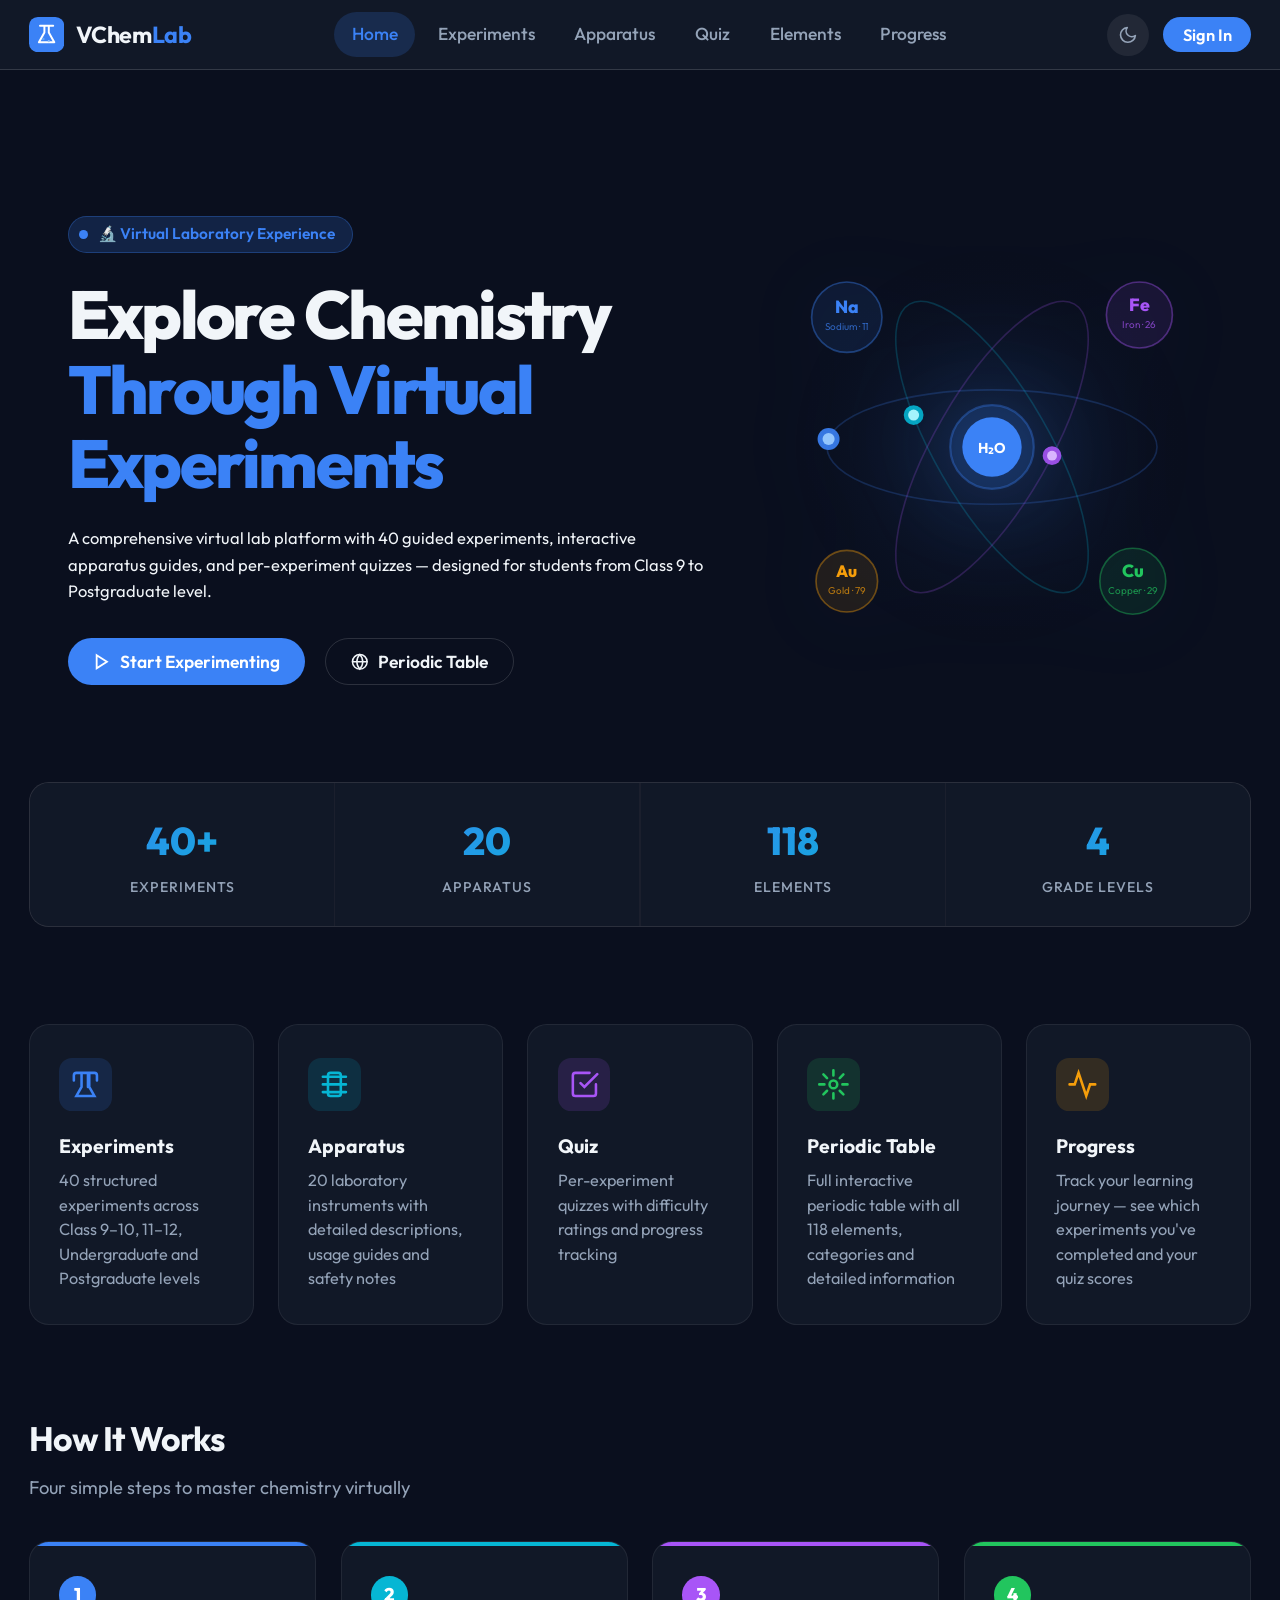
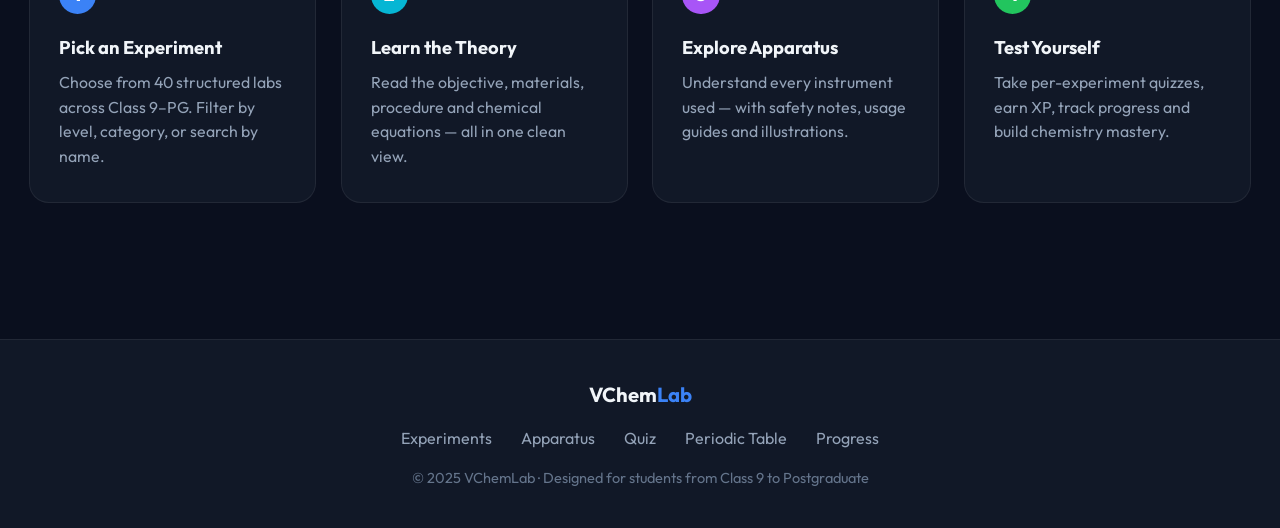
==== commit b60a6896: "add favicon.svg" ====
--- a/index.html
+++ b/index.html
@@ -13,6 +13,7 @@
   <link rel="preconnect" href="https://fonts.gstatic.com" crossorigin>
   <link href="https://fonts.googleapis.com/css2?family=Outfit:wght@300;400;500;600;700;800&display=swap" rel="stylesheet">
   <link rel="stylesheet" href="style.css">
+  <link rel="icon" href="favicon.svg" type="image/svg+xml">
 </head>
 <body>
 
--- a/style.css
+++ b/style.css
@@ -2,7 +2,6 @@
    VChemLab — Styles
    style.css
    ============================================= */
-
 /* ── CSS Variables ── */
 :root {
   --bg: #0a0f1e;
